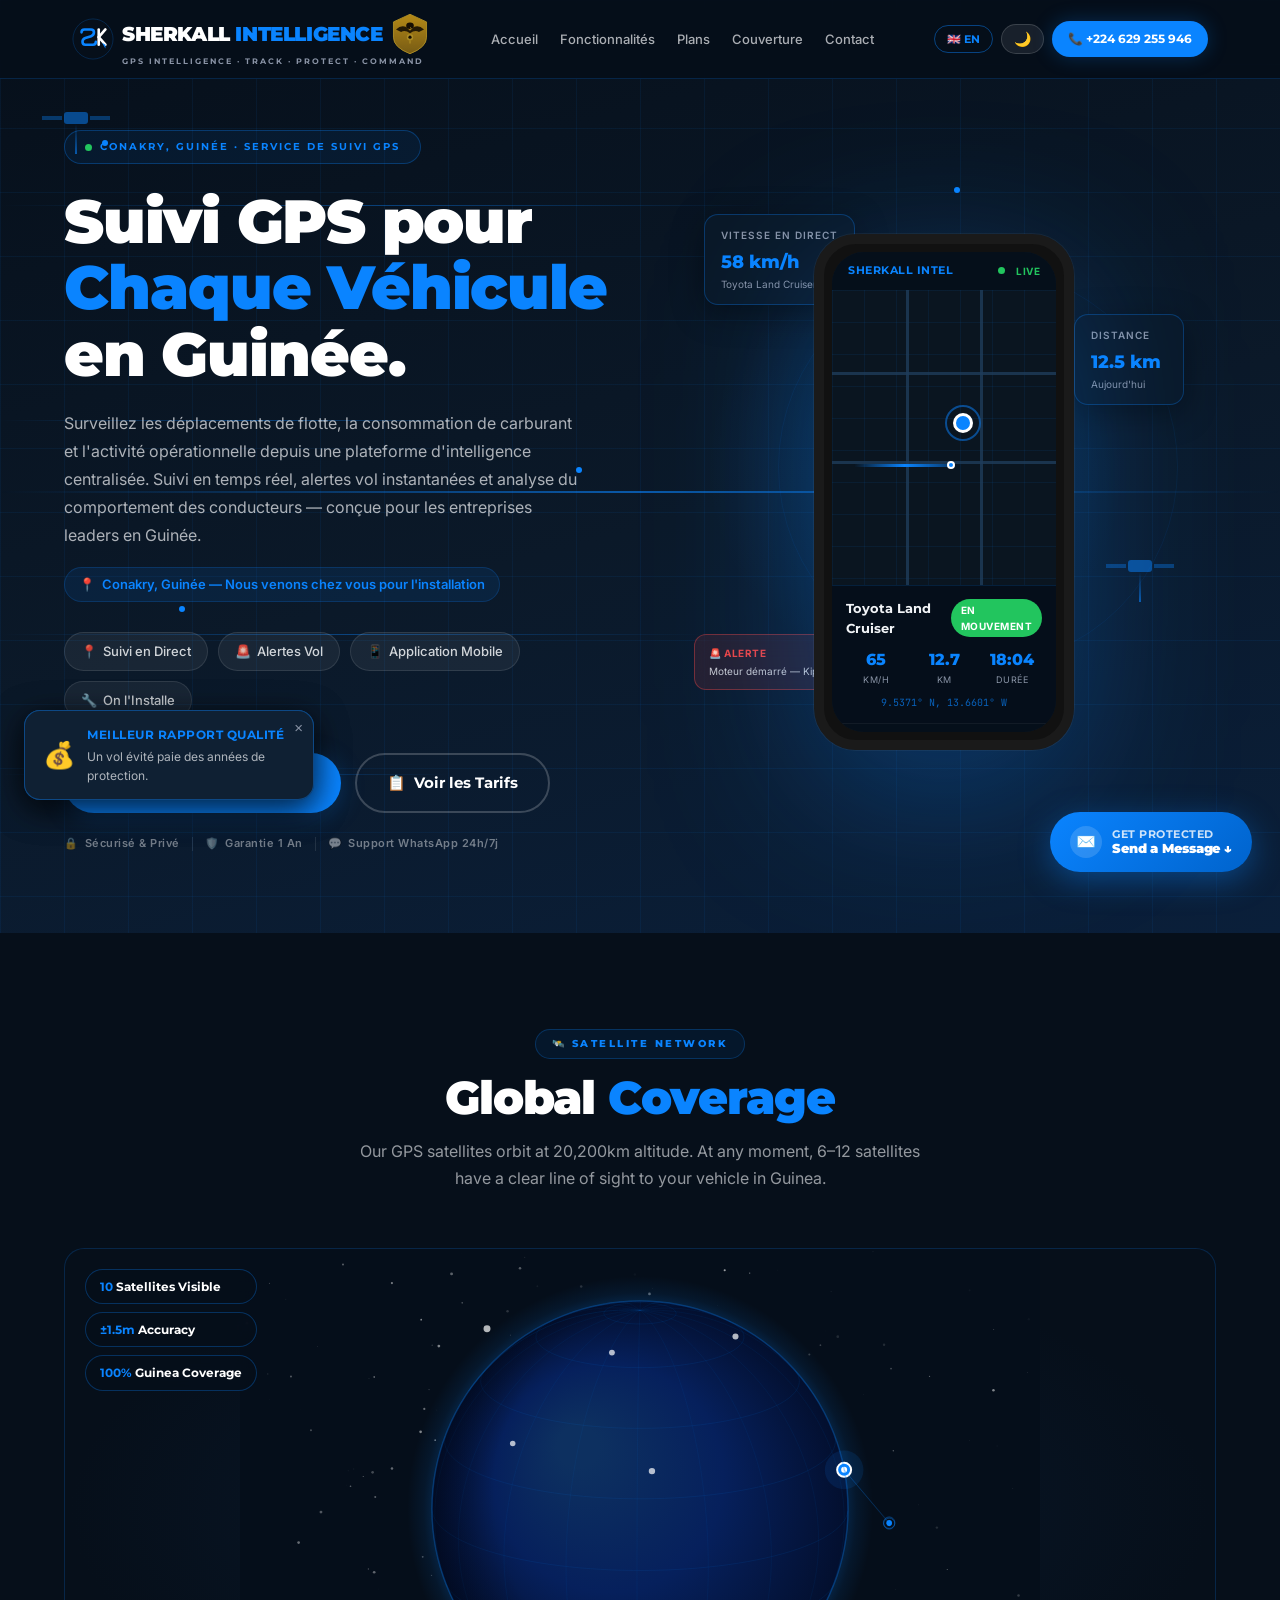
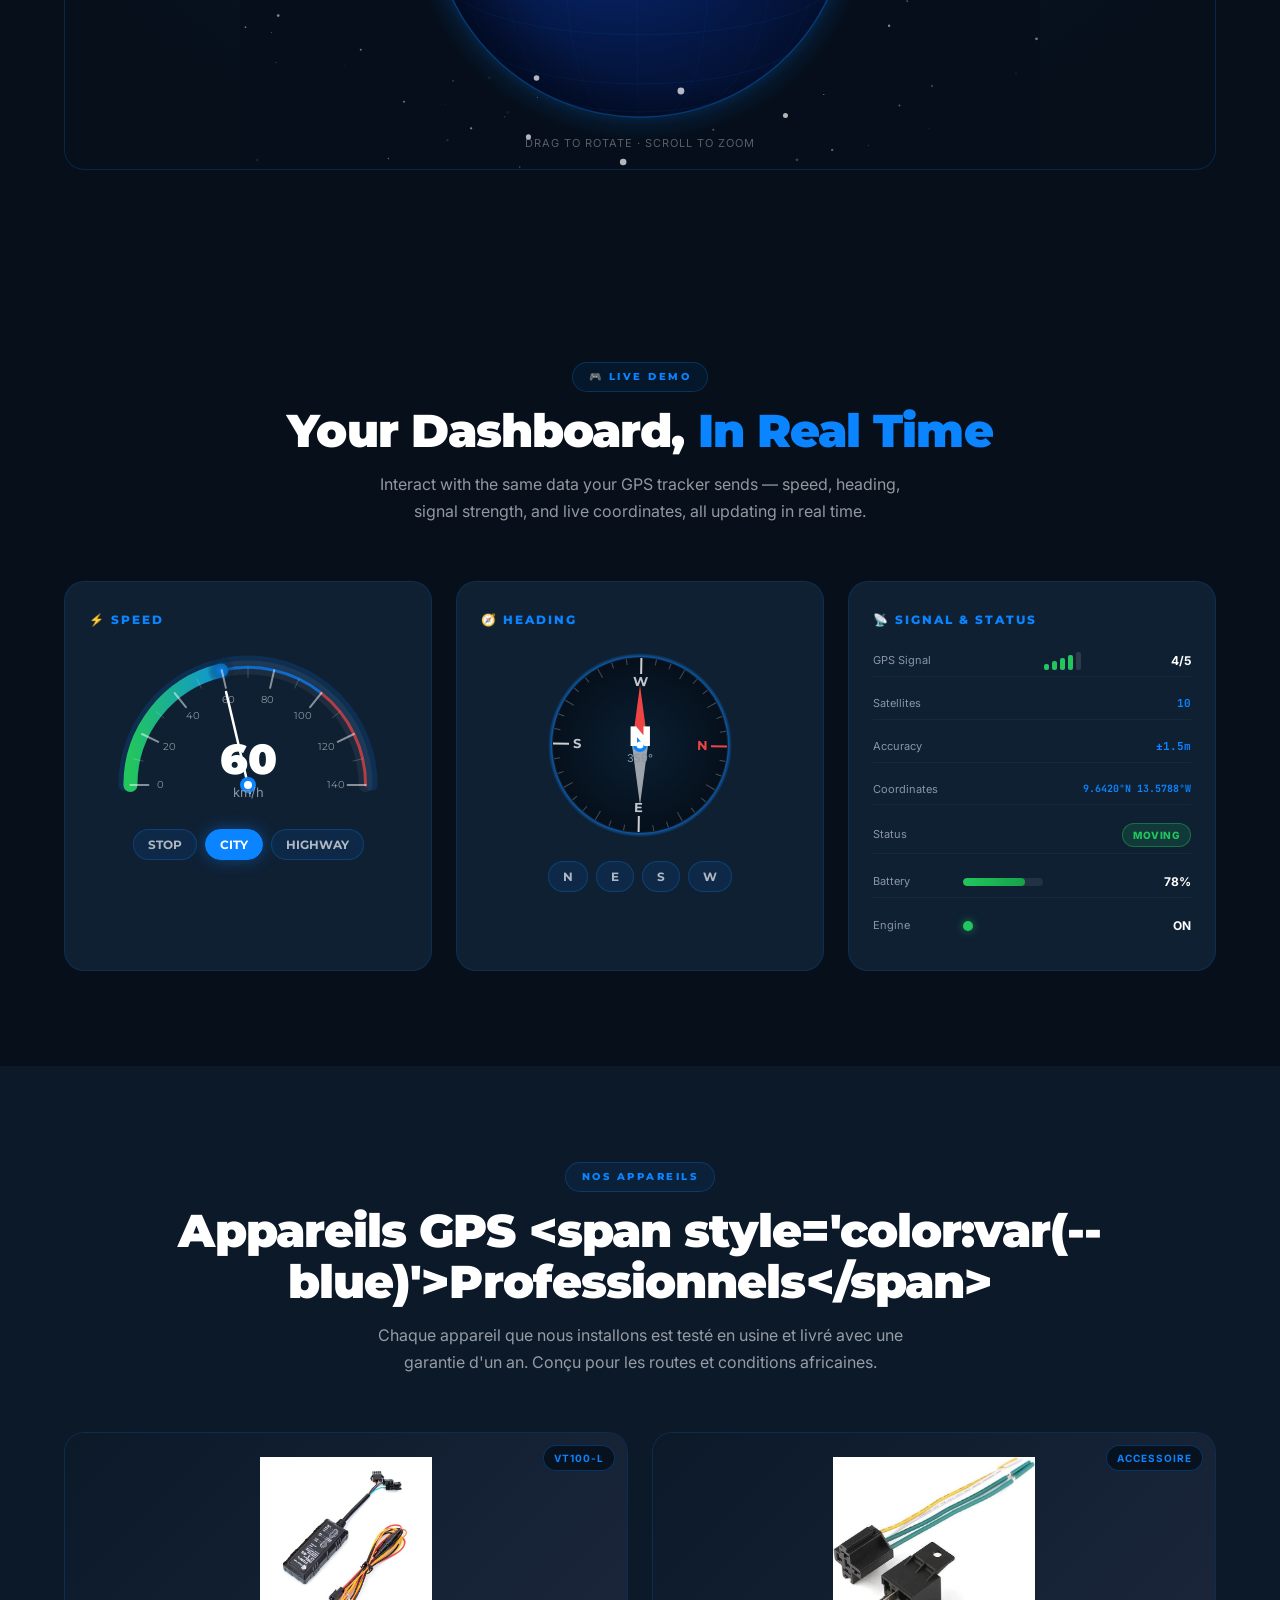
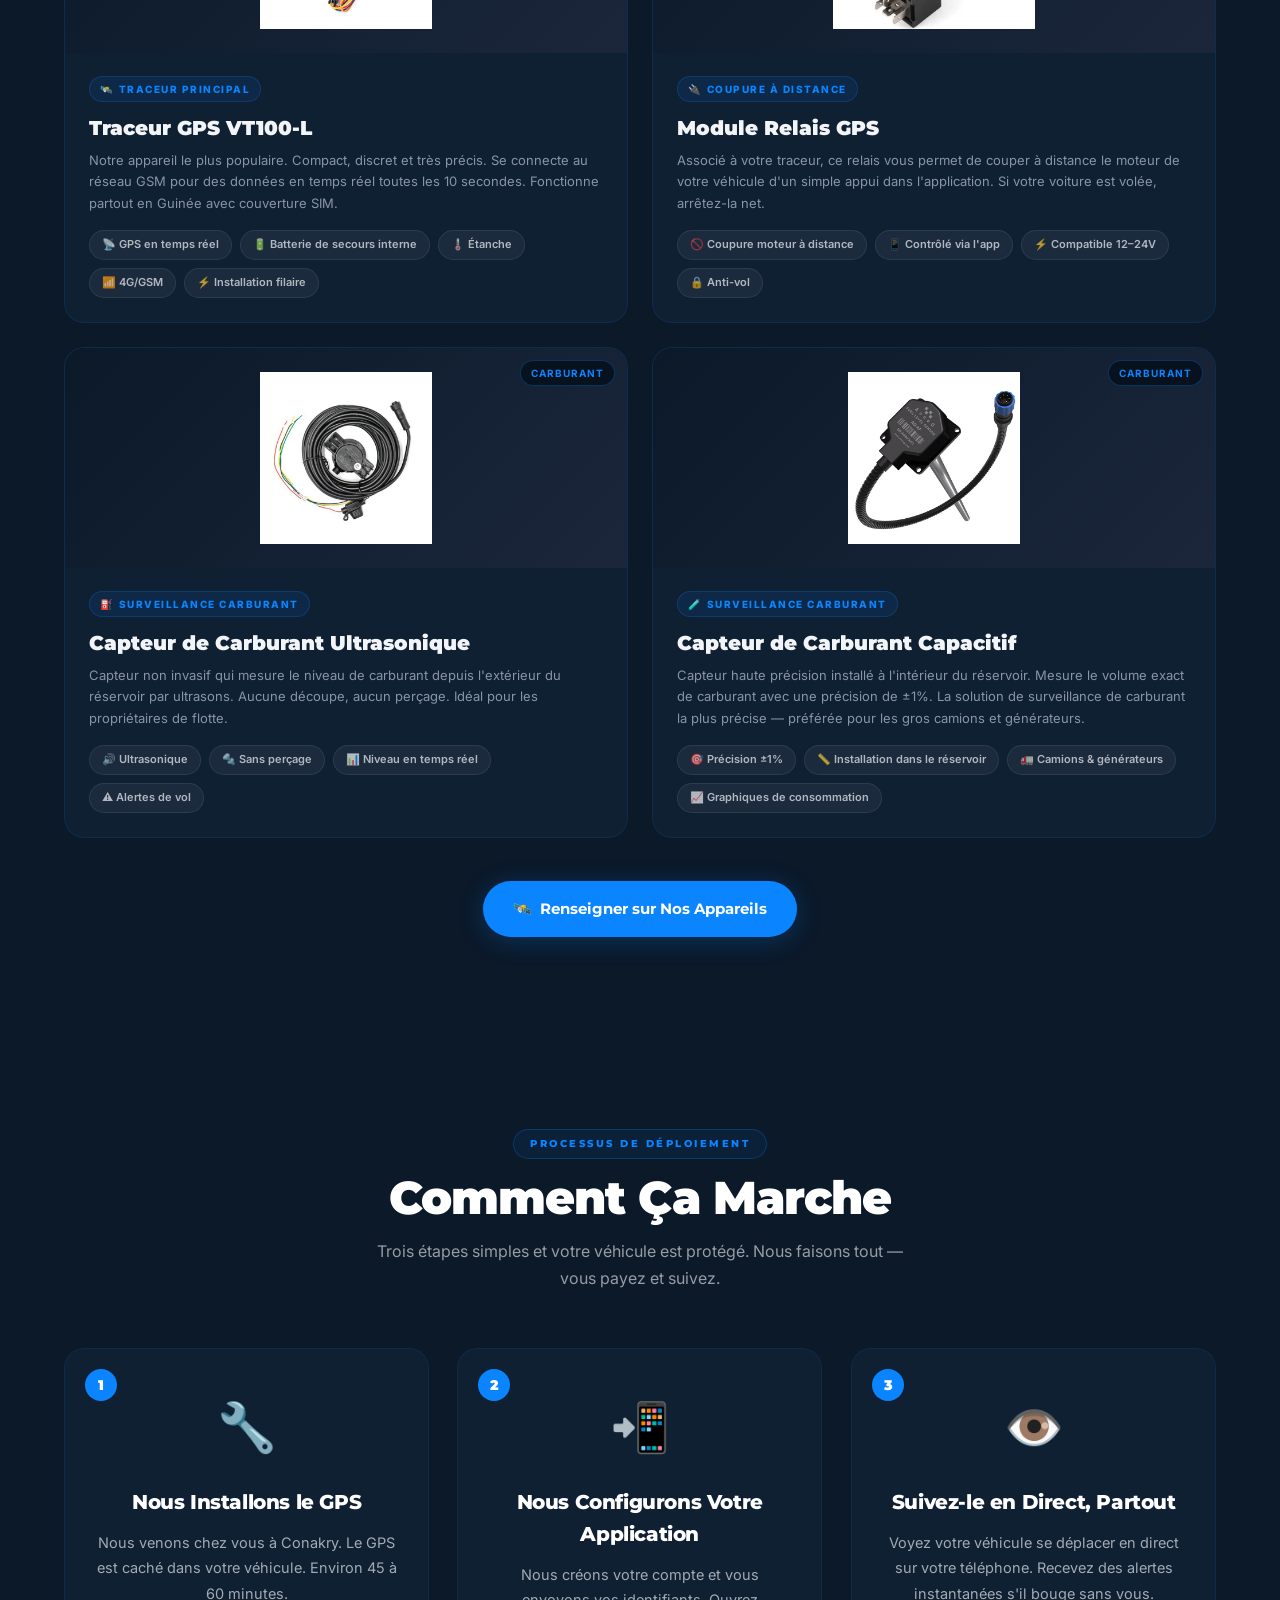
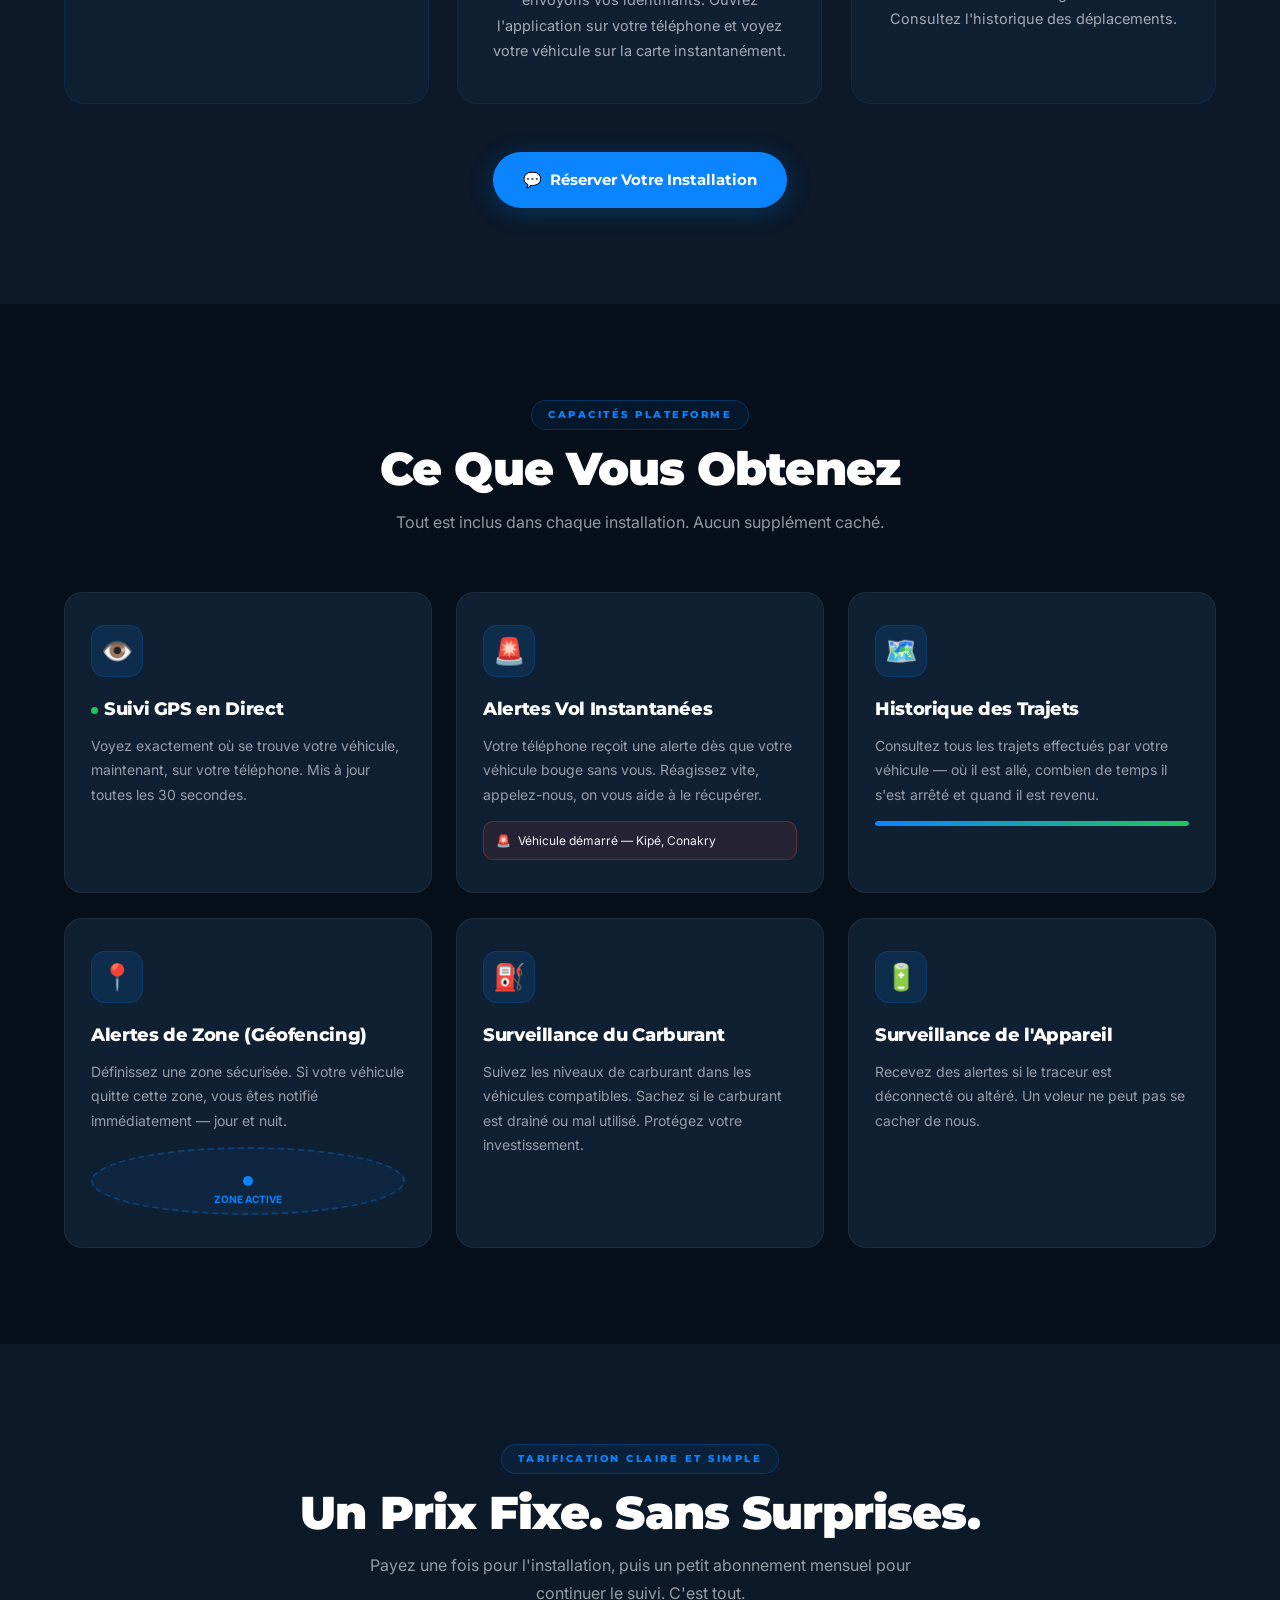
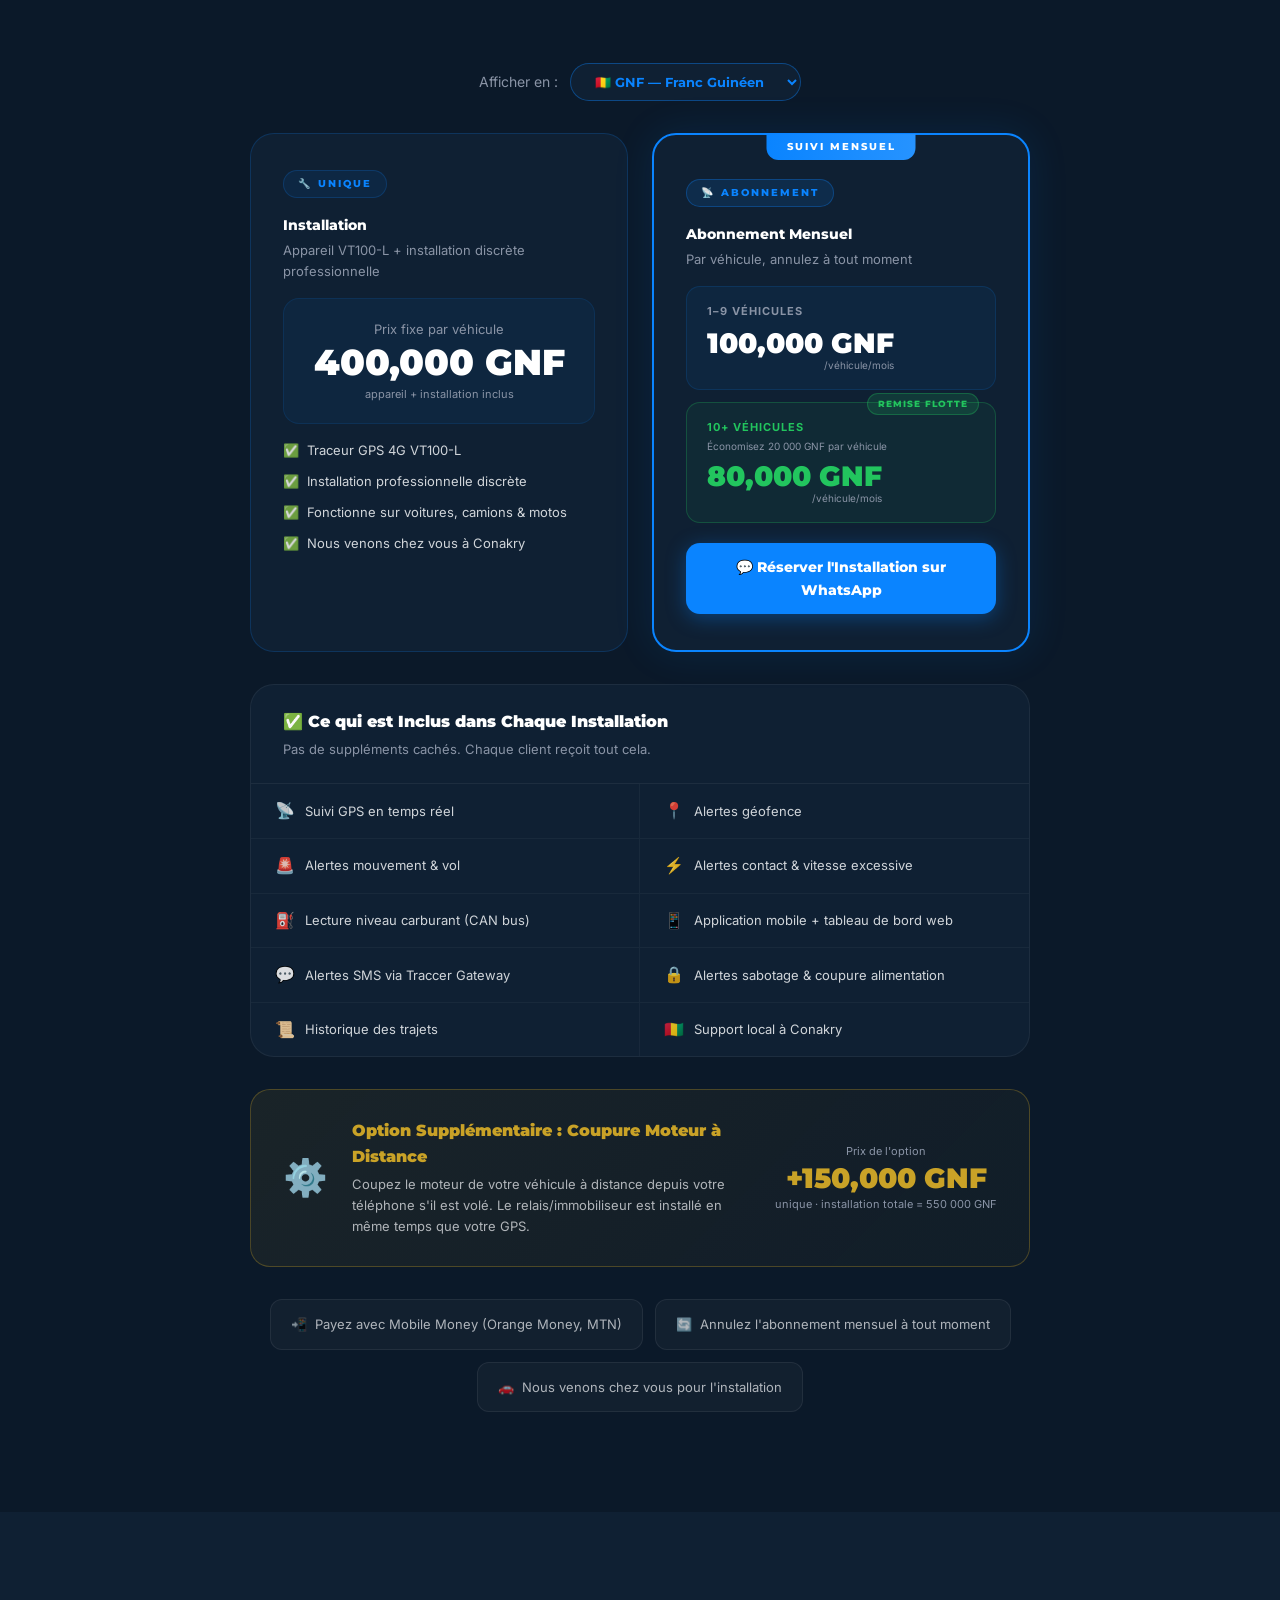
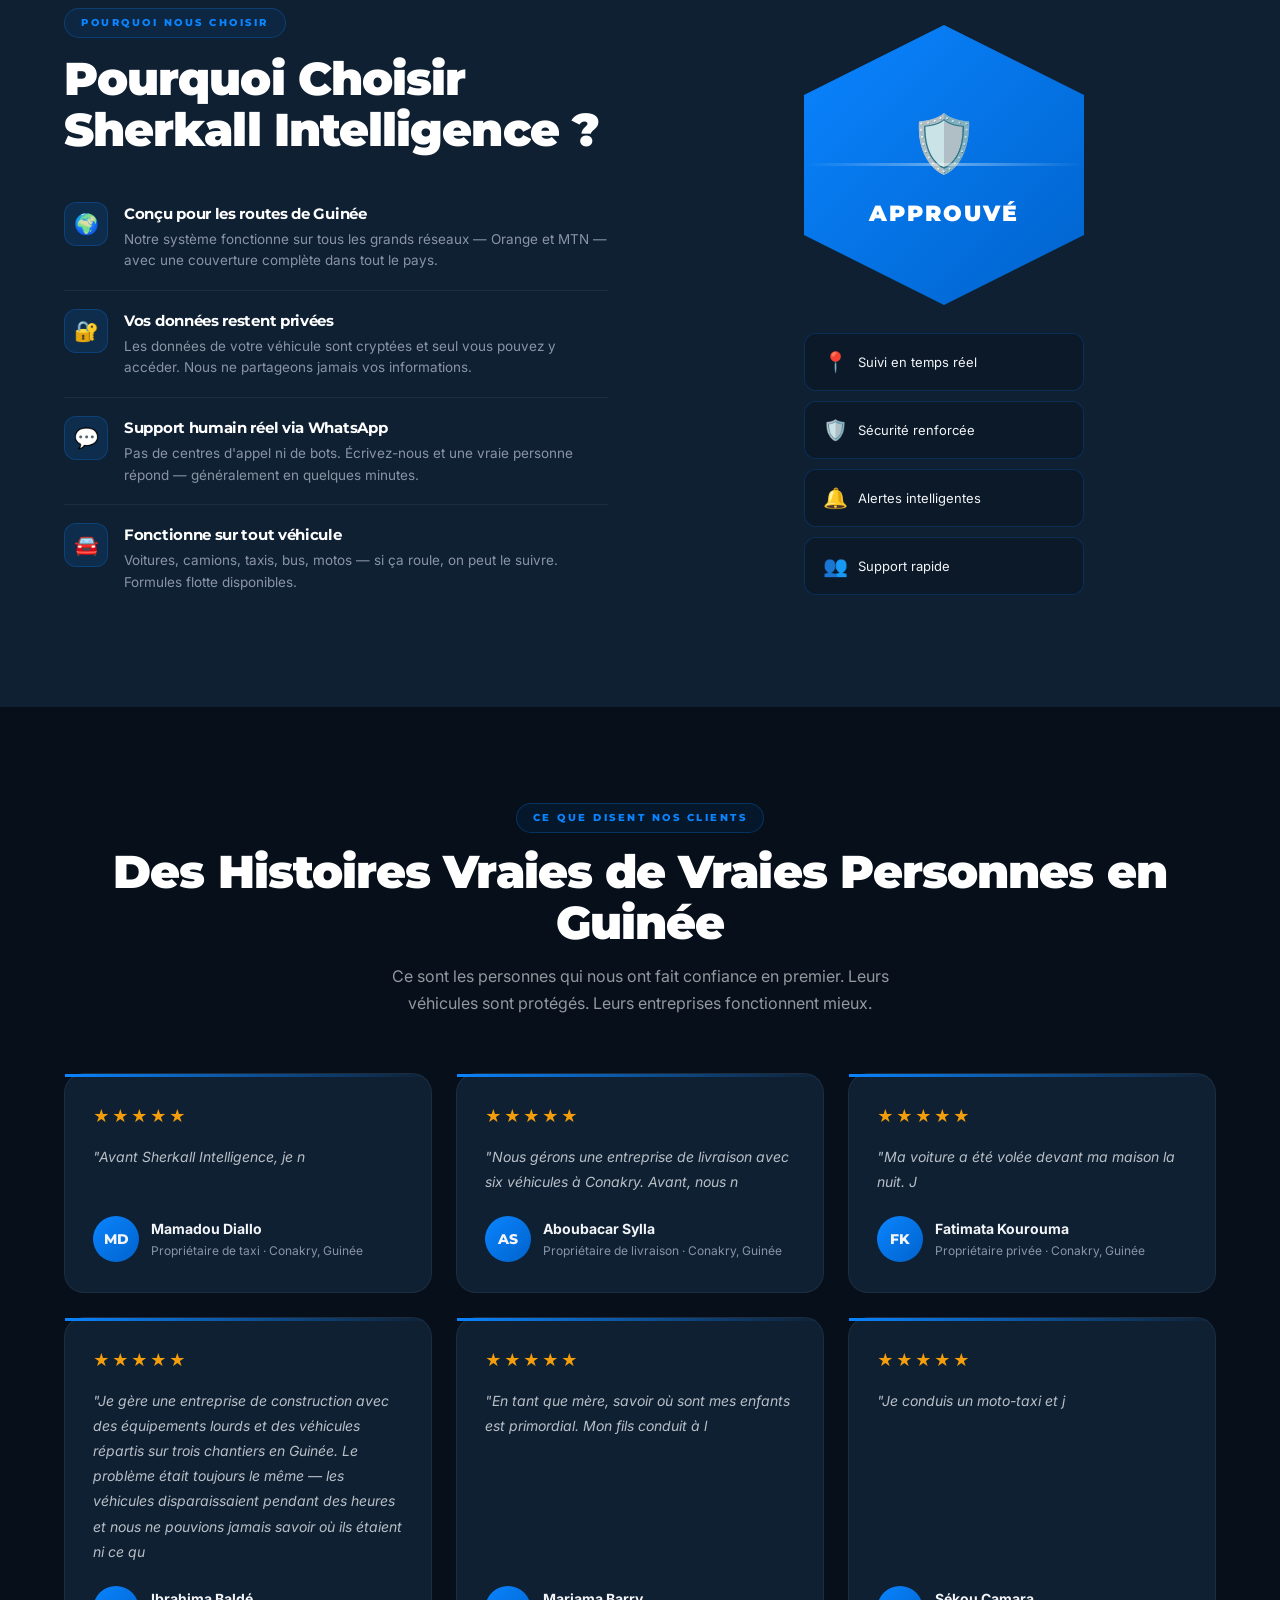
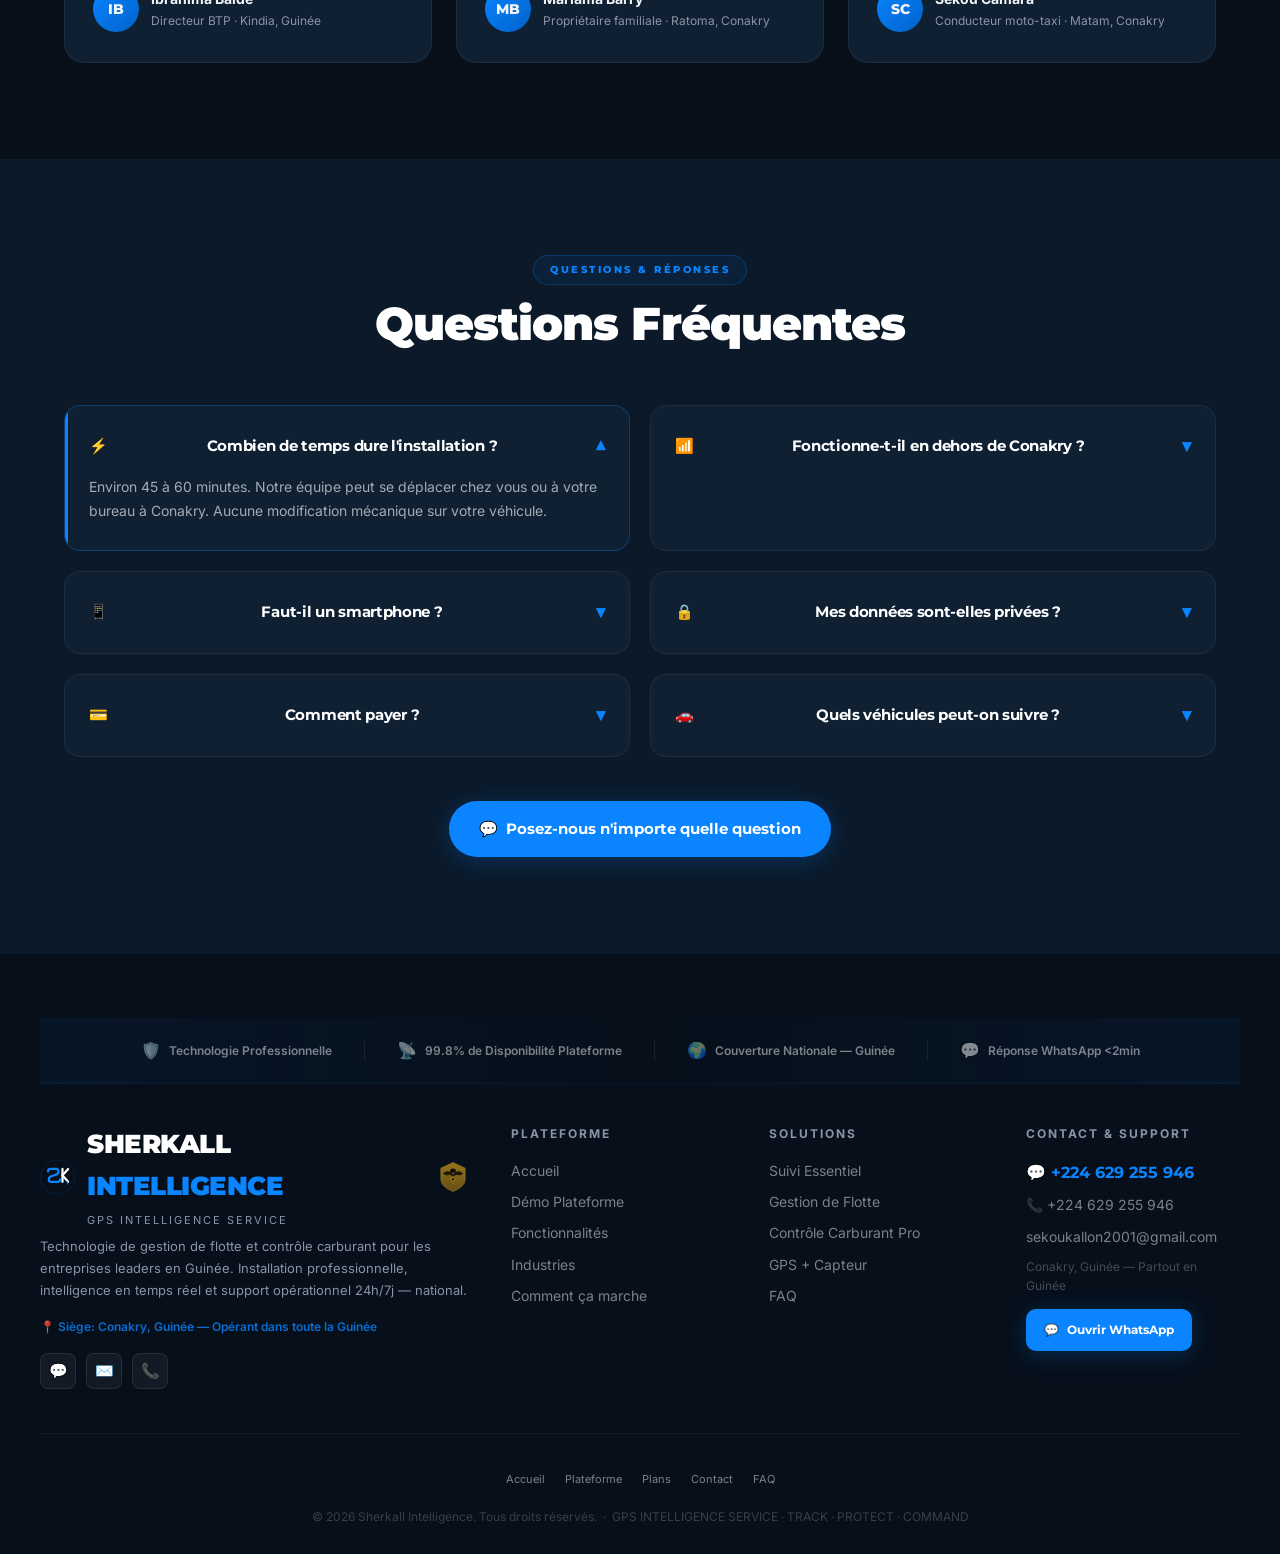
==== index.html @ e640059a "Update index.html" ====
<!DOCTYPE html>
<html lang="en">
<head>
    <meta charset="UTF-8">
    <meta name="viewport" content="width=device-width, initial-scale=1.0">
    <meta name="description" content="Sherkall Intelligence — Enterprise Fleet Intelligence & Fuel Monitoring Platform. Real-time tracking, anti-theft protection, driver behavior analytics. Serving Guinea.">
    <title>Sherkall Intelligence | GPS Fleet Intelligence & Fuel Monitoring</title>
    <meta property="og:title" content="Sherkall Intelligence | GPS Fleet Intelligence & Fuel Monitoring">
    <meta property="og:description" content="Monitor fleet movement, fuel consumption, and operational activity from a centralized intelligence platform. Track · Protect · Command — GPS Intelligence for Guinea's leading businesses.">
    <meta property="og:type" content="website">
    <meta property="og:url" content="https://gps-tracking-service.vercel.app/">
    <meta name="twitter:card" content="summary_large_image">
    <meta property="og:image" content="https://gps-tracking-service.vercel.app/og-image.png">
    <meta name="twitter:image" content="https://gps-tracking-service.vercel.app/og-image.png">
    <link rel="canonical" href="https://gps-tracking-service.vercel.app/">

    <!-- Non-blocking font loading -->
    <link rel="preconnect" href="https://fonts.googleapis.com">
    <link rel="preconnect" href="https://fonts.gstatic.com" crossorigin>
    <link rel="preload" as="style" href="https://fonts.googleapis.com/css2?family=Montserrat:wght@400;500;600;700;800;900&family=Inter:wght@400;500;600&family=JetBrains+Mono:wght@400;500&family=Syne:wght@700;800&display=swap" onload="this.onload=null;this.rel='stylesheet'">
    <noscript><link rel="stylesheet" href="https://fonts.googleapis.com/css2?family=Montserrat:wght@400;500;600;700;800;900&family=Inter:wght@400;500;600&family=JetBrains+Mono:wght@400;500&family=Syne:wght@700;800&display=swap"></noscript>

    <!-- JSON-LD Structured Data -->
    <script type="application/ld+json">
    {
      "@context": "https://schema.org",
      "@type": "LocalBusiness",
      "name": "Sherkall Intelligence",
      "alternateName": "Sherkall GPS Intelligence Service",
      "description": "Enterprise GPS fleet intelligence and fuel monitoring platform for Guinea. Real-time tracking, anti-theft protection, driver behavior analytics, and fuel theft detection. Track · Protect · Command.",
      "url": "https://gps-tracking-service.vercel.app/",
      "telephone": "+224629255946",
      "email": "sekoukallon2001@gmail.com",
      "address": {
        "@type": "PostalAddress",
        "addressLocality": "Conakry",
        "addressRegion": "Conakry",
        "addressCountry": "GN"
      },
      "areaServed": "Guinea",
      "priceRange": "$9–$46+",
      "slogan": "Intelligence Behind Every Movement",
      "offers": [
        {
          "@type": "Offer",
          "name": "Standard GPS Installation",
          "price": "34",
          "priceCurrency": "USD",
          "description": "GPS device + professional hidden installation for cars, motorcycles and business vehicles. Monthly tracking subscription: $11–$17/vehicle."
        },
        {
          "@type": "Offer",
          "name": "Fleet Tracking",
          "price": "34",
          "priceCurrency": "USD",
          "description": "GPS tracking for multiple vehicles with fleet dashboard, geofence alerts, driver monitoring and route history. Fleet discount for 10+ vehicles."
        },
        {
          "@type": "Offer",
          "name": "GPS + Fuel Sensor Installation",
          "price": "170",
          "priceCurrency": "USD",
          "description": "GPS tracker with ultrasonic ($170) or capacitive ($225) fuel level sensor. Suitable for trucks, tankers and generators. Includes all wiring and hardware."
        }
      ]
    }
    </script>
    <style>
        :root {
            --blue:      #0A84FF;
            --blue-dark: #0063CC;
            --blue-glow: rgba(10,132,255,0.25);
            --navy:      #0D1B2A;
            --navy-deep: #060F1A;
            --navy-mid:  #0B1929;
            --navy-card: #0F2033;
            --navy-2:    #1B263B;
            --white:     #F2F4F7;
            --grey:      #8A94A6;
            --green:     #22C55E;
            --red:       #EF4444;
        }

        * { margin:0; padding:0; box-sizing:border-box; }
        html { scroll-behavior:smooth; }
        body {
            font-family:'Inter', sans-serif;
            background:var(--navy-deep);
            color:var(--white);
            line-height:1.6;
            -webkit-font-smoothing:antialiased;
        }
        h1,h2,h3,h4 {
            font-family:'Montserrat', sans-serif;
            letter-spacing:-0.02em;
        }
        .container { max-width:1200px; margin:0 auto; padding:0 24px; }
        section { padding:96px 0; }

        /* ── SCROLLBAR ── */
        ::-webkit-scrollbar { width:6px; }
        ::-webkit-scrollbar-track { background:var(--navy-deep); }
        ::-webkit-scrollbar-thumb { background:var(--blue); border-radius:3px; }

        /* ──────────────────────────────────────────
           NAV
        ────────────────────────────────────────── */
        nav {
            position:fixed; top:0; left:0; right:0;
            background:rgba(6,15,26,0.92);
            backdrop-filter:blur(20px);
            -webkit-backdrop-filter:blur(20px);
            z-index:1000;
            transition:transform 0.35s ease;
            border-bottom:1px solid rgba(10,132,255,0.15);
        }
        .nav-content {
            display:flex; align-items:center; justify-content:space-between;
            padding:10px 16px; max-width:1200px; margin:0 auto;
            gap:8px; min-width:0;
        }
        .logo {
            display:flex; align-items:center; gap:8px;
            text-decoration:none; flex-shrink:0; min-width:0;
        }
        .logo-text { display:flex; flex-direction:column; line-height:1; min-width:0; }
        .logo-main {
            font-family:'Montserrat', sans-serif;
            font-weight:900; font-size:16px;
            color:#fff; letter-spacing:-0.02em;
            white-space:nowrap;
        }
        .logo-main span { color:var(--blue); }
        /* Shared tagline styles */
        .logo-tagline-short,
        .logo-tagline-full {
            color:var(--grey); text-transform:uppercase;
            margin-top:2px; white-space:nowrap;
            overflow:hidden; text-overflow:ellipsis;
            font-family:'Montserrat',sans-serif; font-weight:700;
        }
        /* Hidden by default — breakpoints enable them */
        .logo-tagline-short { display:none; }
        .logo-tagline-full  { display:none; }
        /* Hide the eagle badge on mobile — shown only on desktop */
        .logo .logo-eagle-badge { display:none; }

        .nav-links { display:flex; gap:22px; list-style:none; }
        .nav-links a {
            color:rgba(242,244,247,0.7); text-decoration:none;
            font-weight:500; font-size:13px;
            transition:color 0.2s;
        }
        .nav-links a:hover { color:#fff; }
        .nav-actions { display:flex; align-items:center; gap:8px; flex-shrink:0; }
        .lang-toggle {
            background:transparent;
            border:1.5px solid rgba(10,132,255,0.45);
            color:var(--blue); padding:6px 12px;
            border-radius:50px; cursor:pointer;
            font-weight:700; font-size:11px;
            font-family:'Montserrat', sans-serif;
            transition:all 0.2s; white-space:nowrap;
            flex-shrink:0;
        }
        .lang-toggle:hover { background:var(--blue-glow); border-color:var(--blue); }
        .cta-nav {
            background:var(--blue); color:#fff;
            padding:8px 16px; border-radius:50px;
            font-weight:700; text-decoration:none;
            font-size:12px; transition:all 0.25s;
            font-family:'Montserrat', sans-serif;
            white-space:nowrap;
            box-shadow:0 0 20px var(--blue-glow);
        }
        .cta-nav:hover { background:var(--blue-dark); transform:translateY(-1px); }
        .hamburger { display:none; flex-direction:column; gap:5px; cursor:pointer; flex-shrink:0; }
        .hamburger span { width:22px; height:2.5px; background:var(--white); border-radius:3px; transition:0.3s; }
        .mobile-menu {
            display:none; flex-direction:column;
            background:var(--navy); border-top:1px solid rgba(10,132,255,0.12);
        }
        .mobile-menu.active { display:flex; }
        .mobile-menu a {
            color:rgba(242,244,247,0.85); text-decoration:none;
            padding:16px 24px; font-size:15px; font-weight:500;
            border-bottom:1px solid rgba(255,255,255,0.05);
        }
        .mobile-menu a:hover { color:var(--blue); }

        /* ──────────────────────────────────────────
           HERO
        ────────────────────────────────────────── */
        .hero {
            min-height:100vh;
            background:linear-gradient(165deg, #060F1A 0%, #0B1929 55%, #0A1F3A 100%);
            position:relative; display:flex; align-items:center;
            overflow:hidden; padding:130px 0 80px;
        }

        /* Circuit-board grid */
        .hero-grid {
            position:absolute; inset:0;
            background-image:
                linear-gradient(rgba(10,132,255,0.07) 1px, transparent 1px),
                linear-gradient(90deg, rgba(10,132,255,0.07) 1px, transparent 1px);
            background-size:64px 64px;
            animation:gridDrift 60s linear infinite;
            z-index:1;
        }
        @keyframes gridDrift {
            0% { background-position:0 0; }
            100% { background-position:64px 64px; }
        }

        /* Signal rings */
        .hero-rings {
            position:absolute; right:-80px; top:50%;
            transform:translateY(-50%);
            width:700px; height:700px; z-index:2;
        }
        .ring {
            position:absolute; border-radius:50%;
            border:1.5px solid rgba(10,132,255,0.18);
            top:50%; left:50%; transform:translate(-50%,-50%);
            animation:ringExpand 6s ease-out infinite;
        }
        @keyframes ringExpand {
            0%   { width:60px; height:60px; opacity:0.9; border-color:rgba(10,132,255,0.5); }
            100% { width:700px; height:700px; opacity:0; }
        }

        /* Glowing orb behind rings */
        .hero-orb {
            position:absolute; right:12%; top:50%;
            transform:translateY(-50%);
            width:420px; height:420px; z-index:2;
            background:radial-gradient(circle, rgba(10,132,255,0.18) 0%, transparent 70%);
            border-radius:50%;
            animation:orbPulse 4s ease-in-out infinite;
        }
        @keyframes orbPulse {
            0%,100% { transform:translateY(-50%) scale(1); opacity:0.7; }
            50% { transform:translateY(-50%) scale(1.08); opacity:1; }
        }

        /* Scan line */
        .scan-line {
            position:absolute; left:0; right:0; height:2px;
            background:linear-gradient(90deg, transparent, rgba(10,132,255,0.6), transparent);
            animation:scanMove 8s linear infinite;
            z-index:3;
        }
        @keyframes scanMove {
            0% { top:-2px; opacity:0; }
            10% { opacity:1; }
            90% { opacity:1; }
            100% { top:100%; opacity:0; }
        }

        .hero-content {
            position:relative; z-index:10;
            display:grid; grid-template-columns:1fr 1fr;
            gap:64px; align-items:center;
            max-width:1200px; margin:0 auto; padding:0 24px;
        }

        .hero-chip {
            display:inline-flex; align-items:center; gap:8px;
            background:rgba(10,132,255,0.12);
            border:1px solid rgba(10,132,255,0.35);
            color:var(--blue); padding:7px 16px;
            border-radius:50px; font-size:11px;
            font-weight:700; letter-spacing:1.5px;
            text-transform:uppercase; margin-bottom:24px;
            font-family:'Montserrat', sans-serif;
        }
        .hero-chip .dot {
            width:7px; height:7px; background:var(--green);
            border-radius:50%;
            animation:livePulse 1.5s ease-in-out infinite;
        }

        .hero h1 {
            font-size:clamp(38px, 4.8vw, 62px);
            font-weight:900;
            line-height:1.08;
            margin-bottom:22px;
            color:#fff;
        }
        .hero h1 .blue { color:var(--blue); }
        .hero-sub {
            font-size:17px; color:rgba(242,244,247,0.7);
            margin-bottom:18px; line-height:1.75;
        }
        .location-pill {
            display:inline-flex; align-items:center; gap:7px;
            background:rgba(10,132,255,0.1);
            border:1px solid rgba(10,132,255,0.2);
            color:var(--blue); padding:6px 14px;
            border-radius:50px; font-size:13px; font-weight:600;
            margin-bottom:30px;
        }

        .hero-badges { display:flex; gap:10px; flex-wrap:wrap; margin-bottom:34px; }
        .badge-pill {
            background:rgba(255,255,255,0.06);
            border:1px solid rgba(255,255,255,0.1);
            color:rgba(242,244,247,0.85);
            padding:8px 16px; border-radius:50px;
            font-size:13px; font-weight:500;
            display:flex; align-items:center; gap:6px;
            transition:all 0.2s;
        }
        .badge-pill:hover {
            background:rgba(10,132,255,0.12);
            border-color:rgba(10,132,255,0.35);
            color:var(--blue);
        }

        .btn-row { display:flex; gap:14px; flex-wrap:wrap; }
        .btn-primary {
            background:var(--blue); color:#fff;
            border:none; padding:16px 30px;
            font-size:15px; font-weight:700;
            border-radius:50px; cursor:pointer;
            transition:all 0.25s;
            text-decoration:none;
            display:inline-flex; align-items:center; gap:8px;
            font-family:'Montserrat', sans-serif;
            box-shadow:0 4px 24px var(--blue-glow);
        }
        .btn-primary:hover {
            background:var(--blue-dark);
            transform:translateY(-2px);
            box-shadow:0 8px 32px rgba(10,132,255,0.4);
        }
        .btn-outline {
            background:transparent; color:#fff;
            border:2px solid rgba(255,255,255,0.2);
            padding:16px 30px; font-size:15px; font-weight:700;
            border-radius:50px; cursor:pointer; transition:all 0.25s;
            text-decoration:none;
            display:inline-flex; align-items:center; gap:8px;
            font-family:'Montserrat', sans-serif;
        }
        .btn-outline:hover { border-color:var(--blue); color:var(--blue); }

        /* ── PHONE MOCKUP ── */
        .hero-visual { display:flex; justify-content:center; align-items:center; }
        .phone-wrap {
            position:relative; width:260px;
            filter:drop-shadow(0 40px 80px rgba(10,132,255,0.3));
        }
        .phone-frame {
            background:#111; border:10px solid #1a1a1a;
            border-radius:42px; padding:8px;
            box-shadow:0 0 0 1px rgba(255,255,255,0.05);
        }
        .phone-screen {
            background:var(--navy-mid); border-radius:32px;
            height:480px; overflow:hidden;
        }
        /* Phone top bar */
        .phone-topbar {
            background:rgba(6,15,26,0.96);
            padding:10px 16px; display:flex;
            align-items:center; justify-content:space-between;
            font-size:11px; font-weight:700;
            letter-spacing:0.5px;
        }
        .phone-app-name { color:var(--blue); font-family:'Montserrat',sans-serif; }
        .phone-live { display:flex; align-items:center; gap:5px; color:var(--green); font-size:10px; }
        /* Map area */
        .phone-map {
            height:295px; background:#0a1520;
            position:relative; overflow:hidden;
        }
        .map-grid-lines {
            position:absolute; inset:0;
            background-image:
                linear-gradient(rgba(10,132,255,0.08) 1px, transparent 1px),
                linear-gradient(90deg, rgba(10,132,255,0.08) 1px, transparent 1px);
            background-size:32px 32px;
        }
        .map-road-h { position:absolute; height:3px; background:rgba(30,60,90,0.8); width:100%; }
        .map-road-v { position:absolute; width:3px; background:rgba(30,60,90,0.8); height:100%; }
        .map-pin {
            position:absolute; top:42%; left:54%;
            z-index:10;
        }
        .pin-dot {
            width:20px; height:20px; background:var(--blue);
            border-radius:50%; border:3px solid #fff;
            animation:pinPulse 2s infinite;
            box-shadow:0 0 0 0 var(--blue-glow);
        }
        @keyframes pinPulse {
            0%,100% { box-shadow:0 0 0 0 rgba(10,132,255,0.7); }
            70% { box-shadow:0 0 0 14px transparent; }
        }
        /* Route line on phone */
        .phone-route {
            position:absolute; bottom:40%; left:10%;
            width:45%; height:3px;
            background:linear-gradient(90deg, transparent, var(--blue), rgba(10,132,255,0.3));
            border-radius:3px; animation:routeAnim 3s linear infinite;
        }
        @keyframes routeAnim { 0%,100%{opacity:0.6} 50%{opacity:1} }

        /* Phone info panel */
        .phone-info {
            padding:12px 14px;
            background:rgba(6,15,26,0.98);
            border-top:1px solid rgba(10,132,255,0.15);
        }
        .phone-info-row {
            display:flex; justify-content:space-between;
            align-items:center; margin-bottom:8px;
        }
        .phone-vehicle-name { font-weight:700; font-size:13px; font-family:'Montserrat',sans-serif; }
        .status-badge {
            background:var(--green); color:#fff;
            padding:3px 10px; border-radius:20px;
            font-size:10px; font-weight:700; letter-spacing:0.5px;
        }
        .phone-stats {
            display:grid; grid-template-columns:1fr 1fr 1fr;
            gap:8px; margin-top:8px;
        }
        .phone-stat { text-align:center; }
        .phone-stat-val { font-size:16px; font-weight:800; color:var(--blue); font-family:'Montserrat',sans-serif; }
        .phone-stat-label { font-size:9px; color:var(--grey); text-transform:uppercase; letter-spacing:0.5px; }
        /* GPS coord ticker */
        .phone-coord {
            font-family:monospace; font-size:10px;
            color:rgba(10,132,255,0.7); margin-top:8px;
            text-align:center;
        }

        /* Phone status dots (bottom nav) */
        .phone-nav {
            display:flex; justify-content:space-around;
            padding:10px 0; background:rgba(6,15,26,0.96);
            border-top:1px solid rgba(255,255,255,0.05);
        }
        .phone-nav-item {
            display:flex; flex-direction:column; align-items:center;
            gap:3px; font-size:9px; color:var(--grey);
        }
        .phone-nav-item.active { color:var(--blue); }
        .phone-nav-icon { font-size:16px; }

        /* Floating data card beside phone */
        .float-card {
            position:absolute; background:rgba(11,25,41,0.95);
            border:1px solid rgba(10,132,255,0.3);
            border-radius:14px; padding:12px 16px;
            backdrop-filter:blur(12px);
            box-shadow:0 8px 32px rgba(0,0,0,0.4);
        }
        .float-card-title { font-size:10px; color:var(--grey); text-transform:uppercase; letter-spacing:1px; margin-bottom:5px; font-weight:600; }
        .float-card-val { font-size:18px; font-weight:800; color:var(--blue); font-family:'Montserrat',sans-serif; }
        .float-card-sub { font-size:10px; color:var(--grey); }
        .float-card-alert {
            position:absolute; background:rgba(239,68,68,0.12);
            border:1px solid rgba(239,68,68,0.4);
            border-radius:12px; padding:10px 14px;
            backdrop-filter:blur(12px);
            animation:alertFloat 3s ease-in-out infinite;
        }
        @keyframes alertFloat {
            0%,100% { transform:translateY(0); }
            50% { transform:translateY(-5px); }
        }
        .float-alert-title { font-size:10px; font-weight:700; color:#EF4444; letter-spacing:0.5px; }
        .float-alert-body { font-size:10px; color:rgba(242,244,247,0.8); margin-top:2px; }

        /* ──────────────────────────────────────────
           STATS STRIP
        ────────────────────────────────────────── */
        .stats-strip {
            background:var(--navy);
            border-top:1px solid rgba(10,132,255,0.12);
            border-bottom:1px solid rgba(10,132,255,0.12);
            padding:36px 0;
        }
        .stats-grid {
            display:grid; grid-template-columns:repeat(4,1fr);
            gap:0; max-width:1200px; margin:0 auto; padding:0 24px;
        }
        .stat-item {
            text-align:center; padding:0 24px;
            border-right:1px solid rgba(255,255,255,0.07);
        }
        .stat-item:last-child { border-right:none; }
        .stat-icon { font-size:28px; margin-bottom:8px; display:block; }
        .stat-number {
            font-size:32px; font-weight:900; color:var(--blue);
            font-family:'Montserrat', sans-serif; line-height:1;
            margin-bottom:4px;
        }
        .stat-label { font-size:13px; color:var(--grey); font-weight:500; }

        /* ──────────────────────────────────────────
           SECTION HELPERS
        ────────────────────────────────────────── */
        .section-chip {
            display:inline-flex; align-items:center; gap:7px;
            background:rgba(10,132,255,0.1);
            border:1px solid rgba(10,132,255,0.25);
            color:var(--blue); padding:5px 14px;
            border-radius:50px; font-size:11px;
            font-weight:700; letter-spacing:1.5px;
            text-transform:uppercase;
            font-family:'Montserrat', sans-serif;
            margin-bottom:14px;
        }
        .section-title {
            font-size:clamp(30px, 3.5vw, 44px);
            font-weight:900; margin-bottom:14px; color:#fff;
        }
        .section-sub {
            font-size:16px; color:rgba(242,244,247,0.6);
            max-width:560px; line-height:1.7;
        }
        .section-head { text-align:center; margin-bottom:56px; }
        .section-head .section-sub { margin:0 auto; }

        /* ──────────────────────────────────────────
           HOW IT WORKS
        ────────────────────────────────────────── */
        #how { background:var(--navy-mid); }
        .steps { display:grid; grid-template-columns:repeat(3,1fr); gap:28px; }
        .step-card {
            background:var(--navy-card);
            border:1px solid rgba(10,132,255,0.1);
            border-radius:20px; padding:40px 28px;
            text-align:center; position:relative;
            transition:all 0.3s;
            overflow:hidden;
        }
        .step-card::before {
            content:''; position:absolute; inset:0;
            background:linear-gradient(135deg, rgba(10,132,255,0.08), transparent);
            opacity:0; transition:opacity 0.3s;
        }
        .step-card:hover { transform:translateY(-8px); border-color:rgba(10,132,255,0.4); }
        .step-card:hover::before { opacity:1; }
        .step-number {
            position:absolute; top:20px; left:20px;
            width:32px; height:32px;
            background:var(--blue); color:#fff;
            border-radius:50%;
            display:flex; align-items:center; justify-content:center;
            font-weight:900; font-size:14px;
            font-family:'Montserrat', sans-serif;
        }
        .step-icon { font-size:48px; margin-bottom:20px; display:block; }
        .step-card h3 {
            font-size:20px; font-weight:800;
            margin-bottom:12px; color:#fff;
        }
        .step-card p { color:rgba(242,244,247,0.65); font-size:14.5px; line-height:1.75; }

        /* connector line */
        .steps-connector {
            display:grid; grid-template-columns:repeat(3,1fr);
            margin-bottom:-14px; padding:0 28px;
            pointer-events:none;
        }
        .connector-line {
            border-top:2px dashed rgba(10,132,255,0.2);
            margin-top:60px; margin-left:50%;
        }
        .connector-line:last-child { border:none; }

        /* ──────────────────────────────────────────
           FEATURES
        ────────────────────────────────────────── */
        #features { background:var(--navy-deep); }
        .features-grid {
            display:grid;
            grid-template-columns:repeat(3,1fr);
            gap:24px;
        }
        .feature-card {
            background:var(--navy-card);
            border:1px solid rgba(255,255,255,0.06);
            border-radius:18px; padding:32px 26px;
            transition:all 0.3s; position:relative; overflow:hidden;
        }
        .feature-card::after {
            content:''; position:absolute;
            bottom:0; left:0; right:0; height:3px;
            background:linear-gradient(90deg, var(--blue), transparent);
            opacity:0; transition:opacity 0.3s;
        }
        .feature-card:hover { transform:translateY(-6px); border-color:rgba(10,132,255,0.3); }
        .feature-card:hover::after { opacity:1; }
        .feature-icon-wrap {
            width:52px; height:52px;
            background:rgba(10,132,255,0.12);
            border-radius:14px; display:flex;
            align-items:center; justify-content:center;
            font-size:26px; margin-bottom:18px;
            border:1px solid rgba(10,132,255,0.2);
            transition:all 0.3s;
        }
        .feature-card:hover .feature-icon-wrap {
            background:rgba(10,132,255,0.22);
            transform:scale(1.1) rotate(-5deg);
        }
        .feature-card h3 { font-size:18px; font-weight:800; margin-bottom:10px; color:#fff; }
        .feature-card p { color:rgba(242,244,247,0.6); font-size:14px; line-height:1.75; }

        /* animated demos inside feature cards */
        .live-dot {
            display:inline-block; width:7px; height:7px;
            background:var(--green); border-radius:50%;
            margin-right:6px; vertical-align:middle;
            animation:livePulse 1.5s ease-in-out infinite;
        }
        @keyframes livePulse {
            0%,100% { box-shadow:0 0 0 0 rgba(34,197,94,0.7); }
            50% { box-shadow:0 0 0 7px transparent; }
        }
        .alert-demo {
            margin-top:14px; background:rgba(239,68,68,0.1);
            border:1px solid rgba(239,68,68,0.3);
            border-radius:10px; padding:9px 12px; font-size:12px;
            display:flex; align-items:center; gap:7px;
            animation:alertBlink 3s ease-in-out infinite;
        }
        @keyframes alertBlink {
            0%,100% { border-color:rgba(239,68,68,0.25); background:rgba(239,68,68,0.07); }
            50% { border-color:rgba(239,68,68,0.7); background:rgba(239,68,68,0.18); }
        }
        .route-demo { margin-top:14px; height:5px; background:rgba(255,255,255,0.06); border-radius:3px; overflow:hidden; }
        .route-progress {
            height:100%;
            background:linear-gradient(90deg, var(--blue), var(--green));
            border-radius:3px; animation:routePlay 4s ease-in-out infinite;
        }
        @keyframes routePlay { 0%{width:0%} 80%{width:100%} 100%{width:100%} }
        .geofence-demo {
            margin-top:14px; position:relative; height:68px;
            background:rgba(10,132,255,0.06);
            border:2px dashed rgba(10,132,255,0.3);
            border-radius:50%; display:flex;
            align-items:center; justify-content:center;
            font-size:10px; color:var(--blue);
            animation:geoPulse 3s ease-in-out infinite;
        }
        @keyframes geoPulse {
            0%,100% { border-color:rgba(10,132,255,0.25); background:rgba(10,132,255,0.04); }
            50% { border-color:rgba(10,132,255,0.7); background:rgba(10,132,255,0.12); }
        }
        .geo-pin {
            position:absolute; top:50%; left:50%;
            transform:translate(-50%,-50%);
            width:10px; height:10px; background:var(--blue);
            border-radius:50%; animation:geoMove 4s ease-in-out infinite;
        }
        @keyframes geoMove {
            0% { transform:translate(-50%,-50%); }
            25% { transform:translate(0%,-80%); }
            50% { transform:translate(60%,-30%); }
            75% { transform:translate(20%,30%); }
            100% { transform:translate(-50%,-50%); }
        }

        /* Feature highlight row */
        .feature-highlight {
            display:grid; grid-template-columns:1fr 1fr;
            gap:28px; margin-top:24px;
        }
        .feature-highlight .feature-card { grid-column:auto; }

        /* ──────────────────────────────────────────
           PRICING
        ────────────────────────────────────────── */
        #pricing { background:var(--navy-mid); }
        .currency-toggle-wrap {
            text-align:center; margin-bottom:32px;
            display:flex; justify-content:center; align-items:center; gap:12px;
        }
        .currency-toggle-wrap label { color:var(--grey); font-size:14px; }
        .currency-select {
            background:var(--navy-card);
            border:1.5px solid rgba(10,132,255,0.4);
            color:var(--blue); padding:9px 20px;
            border-radius:50px; cursor:pointer;
            font-weight:700; font-size:13px;
            font-family:'Montserrat', sans-serif;
            appearance:auto;
        }
        .pricing-grid {
            display:grid; grid-template-columns:repeat(2,1fr);
            gap:28px; max-width:860px; margin:0 auto;
        }
        .price-card {
            background:var(--navy-card);
            border:1.5px solid rgba(255,255,255,0.07);
            border-radius:24px; padding:40px 32px;
            text-align:center; position:relative;
            transition:all 0.35s;
            display:flex; flex-direction:column;
        }
        .price-card:hover { transform:translateY(-8px); border-color:rgba(10,132,255,0.5); box-shadow:0 0 50px rgba(10,132,255,0.12); }
        .price-card.popular {
            border-color:var(--blue);
            box-shadow:0 0 50px rgba(10,132,255,0.15);
        }
        .price-badge {
            position:absolute; top:-14px; left:50%; transform:translateX(-50%);
            background:var(--blue); color:#fff;
            padding:5px 20px; border-radius:20px;
            font-size:11px; font-weight:800;
            font-family:'Montserrat', sans-serif; letter-spacing:1px;
            white-space:nowrap;
            box-shadow:0 4px 16px var(--blue-glow);
        }
        .price-label { color:var(--grey); font-size:14px; margin-bottom:10px; }
        .price-amount { font-size:44px; font-weight:900; color:var(--blue); margin:8px 0 4px; line-height:1; font-family:'Montserrat',sans-serif; }
        .price-per { color:var(--grey); font-size:13px; margin-bottom:18px; }
        .price-persuade {
            background:rgba(10,132,255,0.08);
            border-left:3px solid var(--blue);
            padding:11px 14px; border-radius:10px;
            margin:12px 0; font-size:13px;
            text-align:left; color:rgba(242,244,247,0.8);
            font-style:italic;
        }
        .fleet-banner {
            background:rgba(10,132,255,0.06);
            border-left:3px solid rgba(10,132,255,0.4);
            padding:11px 14px; border-radius:10px;
            margin:12px 0; cursor:pointer;
            font-style:italic; font-size:13px;
            text-align:left; transition:background 0.2s;
            color:rgba(242,244,247,0.7);
        }
        .fleet-banner:hover { background:rgba(10,132,255,0.14); }
        .price-features {
            text-align:left; list-style:none;
            margin:16px 0 24px; line-height:2.4;
            font-size:14.5px; color:rgba(242,244,247,0.8);
        }
        .price-btn {
            margin-top:auto; width:100%; padding:15px;
            font-size:15px; font-weight:700;
            border-radius:50px; cursor:pointer;
            transition:all 0.25s;
            font-family:'Montserrat', sans-serif;
        }
        .price-btn-blue { background:var(--blue); color:#fff; border:none; box-shadow:0 4px 20px var(--blue-glow); }
        .price-btn-blue:hover { background:var(--blue-dark); transform:translateY(-2px); }
        .price-btn-outline { background:transparent; color:var(--blue); border:2px solid var(--blue); }
        .price-btn-outline:hover { background:rgba(10,132,255,0.12); }

        /* ──────────────────────────────────────────
           WHY US
        ────────────────────────────────────────── */
        #why-us { background:var(--navy-card); }
        .why-grid { display:grid; grid-template-columns:1fr 1fr; gap:64px; align-items:center; }
        .why-list { list-style:none; }
        .why-item {
            display:flex; align-items:flex-start; gap:16px;
            padding:18px 0; border-bottom:1px solid rgba(255,255,255,0.06);
        }
        .why-item:last-child { border-bottom:none; }
        .why-icon {
            width:44px; height:44px; flex-shrink:0;
            background:rgba(10,132,255,0.12);
            border:1px solid rgba(10,132,255,0.25);
            border-radius:12px; display:flex;
            align-items:center; justify-content:center; font-size:20px;
        }
        .why-text h4 { font-size:15px; font-weight:700; margin-bottom:3px; color:#fff; }
        .why-text p { font-size:13.5px; color:var(--grey); line-height:1.6; }

        /* Shield visual */
        .shield-visual {
            position:relative; display:flex;
            align-items:center; justify-content:center;
        }
        .shield-bg {
            width:280px; height:280px;
            background:linear-gradient(135deg, var(--blue), var(--blue-dark));
            clip-path:polygon(50% 0%, 100% 25%, 100% 75%, 50% 100%, 0% 75%, 0% 25%);
            display:flex; align-items:center; justify-content:center;
            box-shadow:0 0 80px rgba(10,132,255,0.35);
            animation:shieldPulse 4s ease-in-out infinite;
        }
        @keyframes shieldPulse {
            0%,100% { box-shadow:0 0 60px rgba(10,132,255,0.3); }
            50% { box-shadow:0 0 100px rgba(10,132,255,0.5); }
        }
        .shield-inner {
            text-align:center; color:#fff; padding:20px;
        }
        .shield-inner .shield-emoji { font-size:56px; display:block; margin-bottom:8px; }
        .shield-inner .shield-word {
            font-family:'Montserrat',sans-serif;
            font-weight:900; font-size:22px; letter-spacing:2px;
        }

        /* ──────────────────────────────────────────
           TESTIMONIALS
        ────────────────────────────────────────── */
        #testimonials { background:var(--navy-deep); }
        .testimonials-grid { display:grid; grid-template-columns:repeat(3,1fr); gap:24px; }
        .testimonial-card {
            background:var(--navy-card);
            border:1px solid rgba(255,255,255,0.06);
            border-radius:20px; padding:30px 28px;
            transition:all 0.3s; position:relative;
            display:flex; flex-direction:column;
        }
        .testimonial-card::before {
            content:''; position:absolute; top:0; left:0; right:0; height:3px;
            background:linear-gradient(90deg, var(--blue), transparent);
        }
        .testimonial-card:hover { transform:translateY(-5px); border-color:rgba(10,132,255,0.3); }
        .stars { color:#F59E0B; font-size:16px; margin-bottom:14px; letter-spacing:2px; }
        .testimonial-text {
            font-style:italic; line-height:1.8;
            color:rgba(242,244,247,0.75); margin-bottom:22px; font-size:14px;
            flex:1;
        }
        .testimonial-author { display:flex; align-items:center; gap:12px; }
        .author-avatar {
            width:46px; height:46px;
            background:linear-gradient(135deg, var(--blue), var(--blue-dark));
            border-radius:50%; display:flex; align-items:center; justify-content:center;
            font-weight:800; font-size:14px; flex-shrink:0;
            font-family:'Montserrat',sans-serif;
        }
        .author-name { font-weight:700; font-size:14px; }
        .author-loc { color:var(--grey); font-size:12px; }

        /* ──────────────────────────────────────────
           FAQ
        ────────────────────────────────────────── */
        #faq { background:var(--navy-mid); }
        .faq-grid { display:grid; grid-template-columns:1fr 1fr; gap:20px; margin-top:12px; }
        .faq-card {
            background:var(--navy-card);
            border:1px solid rgba(255,255,255,0.06);
            border-radius:16px; padding:26px 24px;
            cursor:pointer; transition:all 0.25s;
            position:relative; overflow:hidden;
        }
        .faq-card::before {
            content:''; position:absolute; left:0; top:0; bottom:0;
            width:3px; background:var(--blue);
            transform:scaleY(0); transition:transform 0.3s;
            transform-origin:bottom;
        }
        .faq-card:hover, .faq-card.open { border-color:rgba(10,132,255,0.3); }
        .faq-card.open::before { transform:scaleY(1); }
        .faq-card h4 {
            font-size:15px; font-weight:700; color:#fff;
            display:flex; justify-content:space-between; align-items:center;
            gap:12px;
        }
        .faq-arrow { color:var(--blue); font-size:18px; transition:transform 0.3s; flex-shrink:0; }
        .faq-card.open .faq-arrow { transform:rotate(180deg); }
        .faq-card p {
            max-height:0; overflow:hidden;
            transition:max-height 0.4s ease, opacity 0.3s;
            opacity:0; margin-top:0;
            color:rgba(242,244,247,0.65); font-size:14px; line-height:1.75;
        }
        .faq-card.open p { max-height:200px; opacity:1; margin-top:14px; }

        /* ──────────────────────────────────────────
           CTA BAND
        ────────────────────────────────────────── */
        .cta-band-section { background:var(--navy-card); padding:80px 0; }
        .cta-band {
            background:linear-gradient(135deg, rgba(10,132,255,0.12), rgba(10,132,255,0.04));
            border:1px solid rgba(10,132,255,0.25);
            border-radius:24px; padding:56px 48px;
            text-align:center; max-width:760px; margin:0 auto;
            position:relative; overflow:hidden;
        }
        .cta-band::before {
            content:''; position:absolute; inset:0;
            background:radial-gradient(circle at 50% -20%, rgba(10,132,255,0.15), transparent 60%);
        }
        .cta-band h3 { font-size:38px; margin-bottom:14px; font-weight:900; position:relative; }
        .cta-band p { color:rgba(242,244,247,0.65); font-size:16px; margin-bottom:30px; position:relative; }
        .cta-btn-row { display:flex; gap:14px; justify-content:center; flex-wrap:wrap; position:relative; }

        /* ──────────────────────────────────────────
           CONTACT
        ────────────────────────────────────────── */
        .contact-section {
            background:linear-gradient(135deg, var(--blue) 0%, var(--blue-dark) 100%);
            color:#fff; text-align:center; padding:100px 20px;
            position:relative; overflow:hidden;
        }
        .contact-section::before {
            content:''; position:absolute; inset:0;
            background:radial-gradient(ellipse at center, rgba(255,255,255,0.1), transparent 70%);
        }
        .contact-title {
            font-size:clamp(34px, 5vw, 52px);
            font-weight:900; margin-bottom:14px;
            position:relative;
        }
        .contact-sub { font-size:18px; margin-bottom:24px; opacity:0.85; position:relative; }
        .contact-phone {
            font-size:38px; font-weight:900;
            letter-spacing:2px; margin:24px 0;
            position:relative; font-family:'Montserrat',sans-serif;
        }
        .contact-btns { display:flex; gap:16px; justify-content:center; flex-wrap:wrap; margin-bottom:36px; position:relative; }
        .contact-btn-dark {
            background:var(--navy-deep); color:#fff;
            padding:16px 32px; border-radius:50px;
            font-size:15px; font-weight:700;
            text-decoration:none; transition:transform 0.2s;
            font-family:'Montserrat',sans-serif;
        }
        .contact-btn-white {
            background:#fff; color:var(--blue);
            padding:16px 32px; border-radius:50px;
            font-size:15px; font-weight:700;
            text-decoration:none; transition:transform 0.2s;
            font-family:'Montserrat',sans-serif;
        }
        .contact-btn-dark:hover, .contact-btn-white:hover { transform:translateY(-3px); }
        .contact-closing { font-size:20px; font-weight:700; margin-top:32px; opacity:0.9; position:relative; }

        /* ──────────────────────────────────────────
           FOOTER
        ────────────────────────────────────────── */
        footer {
            background:var(--navy-deep);
            border-top:1px solid rgba(10,132,255,0.1);
            padding:64px 24px 28px;
        }
        .footer-grid {
            display:grid; grid-template-columns:2fr 1fr 1fr 1fr;
            gap:44px; max-width:1200px; margin:0 auto 44px;
        }
        .footer-logo-main {
            font-family:'Montserrat', sans-serif;
            font-weight:900; font-size:26px; color:#fff;
            letter-spacing:-0.02em; margin-bottom:4px;
        }
        .footer-logo-main span { color:var(--blue); }
        .footer-tagline { font-size:11px; color:var(--grey); letter-spacing:2px; text-transform:uppercase; margin-bottom:14px; }
        .footer-desc { color:var(--grey); font-size:13px; line-height:1.7; margin-bottom:16px; }
        .footer-serving { font-size:12px; color:rgba(10,132,255,0.8); font-weight:600; }
        .footer-heading { font-weight:700; margin-bottom:16px; font-size:12px; text-transform:uppercase; letter-spacing:2px; color:var(--grey); }
        .footer-link { display:block; color:rgba(242,244,247,0.5); text-decoration:none; margin:9px 0; font-size:14px; transition:color 0.2s; }
        .footer-link:hover { color:var(--blue); }
        .footer-phone { color:var(--blue); font-size:16px; font-weight:700; text-decoration:none; display:block; margin-bottom:8px; font-family:'Montserrat',sans-serif; }
        .footer-bottom {
            text-align:center; padding-top:28px;
            border-top:1px solid rgba(255,255,255,0.05);
            font-size:12px; color:rgba(255,255,255,0.2);
            max-width:1200px; margin:0 auto;
        }

        /* ──────────────────────────────────────────
           CONTACT FORM SECTION
        ────────────────────────────────────────── */
        #contact-form-section { background:var(--navy-mid); }
        .contact-form-grid {
            display:grid; grid-template-columns:1fr 1fr;
            gap:56px; align-items:start;
        }
        .contact-form-info h2 { font-size:clamp(28px,3.5vw,44px); font-weight:900; margin-bottom:16px; }
        .contact-form-info p { color:rgba(242,244,247,0.65); font-size:15px; line-height:1.8; margin-bottom:28px; }
        .contact-info-item {
            display:flex; align-items:center; gap:14px;
            padding:14px 0; border-bottom:1px solid rgba(255,255,255,0.06);
        }
        .contact-info-item:last-child { border-bottom:none; }
        .contact-info-icon {
            width:42px; height:42px; flex-shrink:0;
            background:rgba(10,132,255,0.12);
            border:1px solid rgba(10,132,255,0.25);
            border-radius:12px; display:flex;
            align-items:center; justify-content:center; font-size:18px;
        }
        .contact-info-label { font-size:11px; color:var(--grey); text-transform:uppercase; letter-spacing:1.5px; font-weight:700; }
        .contact-info-val { font-size:14px; color:rgba(242,244,247,0.85); font-weight:600; }

        /* The actual form */
        .contact-form-box {
            background:var(--navy-card);
            border:1.5px solid rgba(10,132,255,0.2);
            border-radius:24px; padding:40px 36px;
            box-shadow:0 20px 60px rgba(0,0,0,0.35);
            position:relative; overflow:hidden;
        }
        .contact-form-box::before {
            content:''; position:absolute; top:0; left:0; right:0; height:3px;
            background:linear-gradient(90deg, var(--blue), rgba(10,132,255,0.3));
        }
        .form-row { display:grid; grid-template-columns:1fr 1fr; gap:14px; margin-bottom:14px; }
        .form-group { margin-bottom:14px; }
        .form-group label { display:block; font-size:12px; font-weight:700; color:var(--grey); text-transform:uppercase; letter-spacing:1.5px; margin-bottom:7px; }
        .form-input, .form-select, .form-textarea {
            width:100%; padding:13px 16px;
            background:rgba(255,255,255,0.04);
            border:1.5px solid rgba(255,255,255,0.08);
            border-radius:12px; color:white; font-size:14px;
            font-family:'Inter',sans-serif;
            transition:all 0.25s;
        }
        .form-input:focus, .form-select:focus, .form-textarea:focus {
            outline:none;
            border-color:var(--blue);
            background:rgba(10,132,255,0.06);
            box-shadow:0 0 0 3px rgba(10,132,255,0.12);
        }
        .form-input::placeholder, .form-textarea::placeholder { color:rgba(255,255,255,0.25); }
        .form-select { appearance:auto; cursor:pointer; }
        .form-select option { background:var(--navy-card); }
        .form-textarea { resize:vertical; min-height:110px; line-height:1.6; }
        .form-submit-btn {
            width:100%; padding:16px;
            background:var(--blue); color:#fff;
            border:none; border-radius:50px; cursor:pointer;
            font-size:15px; font-weight:700;
            font-family:'Montserrat',sans-serif;
            display:flex; align-items:center; justify-content:center; gap:8px;
            transition:all 0.25s;
            box-shadow:0 4px 24px rgba(10,132,255,0.4);
        }
        .form-submit-btn:hover { background:var(--blue-dark); transform:translateY(-2px); box-shadow:0 8px 32px rgba(10,132,255,0.5); }
        .form-submit-btn:disabled { opacity:0.6; cursor:not-allowed; transform:none; }
        .form-success {
            display:none; text-align:center; padding:20px;
            background:rgba(34,197,94,0.08); border:1.5px solid rgba(34,197,94,0.3);
            border-radius:14px; margin-top:14px;
        }
        .form-success.show { display:block; }
        .form-success-icon { font-size:36px; margin-bottom:8px; }
        .form-success-title { font-weight:800; font-size:16px; color:var(--green); margin-bottom:4px; }
        .form-success-body { font-size:13px; color:rgba(242,244,247,0.65); }

        /* ──────────────────────────────────────────
           GOOGLE MAPS SECTION
        ────────────────────────────────────────── */
        #location-section { background:var(--navy-card); padding:80px 0; }
        .map-wrapper {
            border-radius:20px; overflow:hidden;
            border:1.5px solid rgba(10,132,255,0.2);
            box-shadow:0 20px 60px rgba(0,0,0,0.4);
            position:relative;
        }
        .map-wrapper iframe { display:block; filter:invert(92%) hue-rotate(180deg) saturate(0.85) brightness(0.9); }
        .map-overlay-cards {
            display:grid; grid-template-columns:repeat(3,1fr);
            gap:20px; margin-top:28px;
        }
        .map-card {
            background:var(--navy-mid);
            border:1px solid rgba(255,255,255,0.07);
            border-radius:16px; padding:22px 20px;
            display:flex; align-items:flex-start; gap:12px;
            transition:all 0.25s;
        }
        .map-card:hover { border-color:rgba(10,132,255,0.35); transform:translateY(-3px); }
        .map-card-icon { font-size:24px; flex-shrink:0; }
        .map-card-title { font-weight:700; font-size:14px; margin-bottom:3px; }
        .map-card-body { font-size:13px; color:var(--grey); line-height:1.5; }


        /* ──────────────────────────────────────────
           FLOATING WA
        ────────────────────────────────────────── */
        .float-scroll-btn {
            position:fixed; bottom:28px; right:28px;
            background:var(--blue);
            border-radius:50px;
            display:flex; align-items:center; gap:10px;
            padding:14px 20px;
            box-shadow:0 8px 28px rgba(10,132,255,0.45);
            z-index:2000; text-decoration:none;
            transition:transform 0.2s, box-shadow 0.2s;
            font-family:'Montserrat', sans-serif;
            font-weight:800; font-size:13px; color:#fff;
            letter-spacing:-0.01em;
            white-space:nowrap;
            animation:floatPulse 3s ease-in-out infinite;
        }
        .float-scroll-btn:hover {
            transform:translateY(-3px);
            box-shadow:0 12px 36px rgba(10,132,255,0.6);
        }
        .float-scroll-btn .float-icon {
            width:32px; height:32px;
            background:rgba(255,255,255,0.15);
            border-radius:50%;
            display:flex; align-items:center; justify-content:center;
            font-size:16px; flex-shrink:0;
        }
        .float-scroll-btn .float-label { display:flex; flex-direction:column; line-height:1.2; }
        .float-scroll-btn .float-label span:first-child { font-size:11px; font-weight:700; opacity:0.8; letter-spacing:0.5px; text-transform:uppercase; }
        .float-scroll-btn .float-label span:last-child  { font-size:13px; font-weight:900; }
        @keyframes floatPulse {
            0%,100% { box-shadow:0 8px 28px rgba(10,132,255,0.45); }
            50%      { box-shadow:0 8px 40px rgba(10,132,255,0.7); }
        }
        @media (max-width:600px) {
            .float-scroll-btn .float-label { display:none; }
            .float-scroll-btn { padding:14px; border-radius:50%; }
        }

        /* ──────────────────────────────────────────
           MODAL
        ────────────────────────────────────────── */
        .modal { display:none; position:fixed; inset:0; background:rgba(0,0,0,0.85); z-index:3000; align-items:center; justify-content:center; backdrop-filter:blur(8px); }
        .modal.active { display:flex; }
        .modal-box { background:var(--navy-card); max-width:420px; width:92%; border-radius:22px; padding:38px 32px; border:1.5px solid rgba(10,132,255,0.3); box-shadow:0 24px 70px rgba(0,0,0,0.7); position:relative; }
        .modal-close-btn { position:absolute; top:14px; right:18px; font-size:28px; color:var(--grey); cursor:pointer; background:none; border:none; transition:color 0.2s; }
        .modal-close-btn:hover { color:#fff; }
        .modal-title { font-size:26px; margin-bottom:8px; font-weight:900; }
        .modal-sub { color:var(--grey); margin-bottom:22px; font-size:14px; line-height:1.6; }
        .modal-input { width:100%; padding:14px 18px; background:var(--navy-mid); border:1.5px solid rgba(255,255,255,0.1); border-radius:12px; color:white; font-size:14px; margin-bottom:12px; font-family:'Inter', sans-serif; transition:border-color 0.2s; }
        .modal-input:focus { outline:none; border-color:var(--blue); }
        .modal-submit { width:100%; padding:15px; background:#25D366; color:white; border:none; border-radius:50px; font-size:16px; font-weight:700; cursor:pointer; font-family:'Montserrat', sans-serif; transition:all 0.2s; }
        .modal-submit:hover { background:#1ea855; transform:translateY(-1px); }

        /* ──────────────────────────────────────────
           TOAST
        ────────────────────────────────────────── */
        .toast-alert {
            position:fixed; bottom:100px; left:24px; z-index:1500;
            background:var(--navy-card);
            border:1.5px solid rgba(10,132,255,0.4);
            border-radius:16px; padding:14px 18px; max-width:290px;
            display:flex; align-items:center; gap:12px;
            box-shadow:0 8px 32px rgba(0,0,0,0.5);
            transform:translateX(-120%);
            transition:transform 0.5s cubic-bezier(0.34,1.56,0.64,1);
            pointer-events:none;
        }
        .toast-alert.show { transform:translateX(0); pointer-events:auto; }
        .toast-icon { font-size:26px; flex-shrink:0; }
        .toast-title { font-weight:700; font-size:12px; color:var(--blue); margin-bottom:2px; letter-spacing:0.5px; text-transform:uppercase; font-family:'Montserrat',sans-serif; }
        .toast-body { font-size:12px; color:rgba(242,244,247,0.7); }
        .toast-close { position:absolute; top:8px; right:10px; font-size:15px; color:var(--grey); cursor:pointer; background:none; border:none; }

        /* ──────────────────────────────────────────
           RESPONSIVE
        ────────────────────────────────────────── */
        @media (max-width: 1024px) {
            .footer-grid { grid-template-columns:1fr 1fr; }
            .features-grid { grid-template-columns:repeat(2,1fr); }
            .testimonials-grid { grid-template-columns:1fr; }
        }
        @media (max-width: 900px) {
            .steps { grid-template-columns:1fr; }
            .why-grid { grid-template-columns:1fr; }
            .faq-grid { grid-template-columns:1fr; }
            .stats-grid { grid-template-columns:repeat(2,1fr); }
            .stat-item:nth-child(2) { border-right:none; }
        }
        @media (max-width: 768px) {
            .nav-links { display:none; }
            .cta-nav { display:none; }
            .hamburger { display:flex; }
            /* Lang toggle always visible on mobile */
            .lang-toggle { padding:5px 10px; font-size:10px; }
            /* Logo: shrink SVG and font on mobile */
            .logo svg:first-child { width:28px; height:28px; }
            .logo-main { font-size:11px; letter-spacing:0; }
            /* Show SHORT tagline only on mobile */
            .logo-tagline-short { display:block; font-size:7px; letter-spacing:1.5px; }
            .logo-tagline-full  { display:none; }
            /* Eagle badge hidden on mobile */
            .logo .logo-eagle-badge { display:none !important; }
            /* Nav padding tighter */
            .nav-content { padding:8px 12px; gap:6px; }
            .hero-content { grid-template-columns:1fr; text-align:center; gap:40px; }
            .hero-visual { display:none; }
            .hero-badges { justify-content:center; }
            .btn-row { justify-content:center; }
            .location-pill { margin:0 auto 30px; }
            .hero-chip { justify-content:center; }
            .pricing-grid { grid-template-columns:1fr; max-width:420px; }
            .feature-highlight { grid-template-columns:1fr; }
            .features-grid { grid-template-columns:1fr; }
            .stats-grid { grid-template-columns:1fr 1fr; }
            .footer-grid { grid-template-columns:1fr; }
            .cta-band { padding:36px 24px; }
            .cta-band h3 { font-size:28px; }
            .toast-alert { max-width:220px; }
            .contact-form-grid { grid-template-columns:1fr; gap:32px; }
            .form-row { grid-template-columns:1fr; }
            .contact-form-box { padding:28px 20px; }
        }
        html, body { overflow-x:hidden; max-width:100%; }

        /* ══════════════════════════════════════════
           ENHANCED ANIMATIONS — GPS SATELLITE THEME
        ══════════════════════════════════════════ */

        /* ── REDUCED MOTION ── */
        @media (prefers-reduced-motion: reduce) {
            *, *::before, *::after { animation-duration:0.01ms !important; transition-duration:0.01ms !important; }
        }

        /* ── REVEAL SYSTEM ── */
        .reveal {
            opacity:0; transform:translateY(30px);
            transition:opacity 0.8s cubic-bezier(0.16,1,0.3,1), transform 0.8s cubic-bezier(0.16,1,0.3,1);
            will-change:transform, opacity;
        }
        .reveal.visible { opacity:1; transform:translateY(0); }
        .reveal-delay-1 { transition-delay:0.1s; }
        .reveal-delay-2 { transition-delay:0.2s; }
        .reveal-delay-3 { transition-delay:0.3s; }
        .reveal-delay-4 { transition-delay:0.4s; }

        /* ── DATA NODES ── */
        .data-node {
            position:absolute; width:6px; height:6px;
            background:var(--blue); border-radius:50%;
            z-index:3; will-change:transform,opacity;
            animation:nodePulse 3s ease-in-out infinite;
        }
        @keyframes nodePulse {
            0%,100% { opacity:0.3; transform:scale(1); }
            50% { opacity:1; transform:scale(1.5); }
        }

        /* ── RADAR SWEEP ── */
        .hero-radar {
            position:absolute; right:8%; top:50%;
            transform:translateY(-50%);
            width:400px; height:400px; z-index:2;
            border-radius:50%; overflow:hidden;
            border:1px solid rgba(10,132,255,0.08);
            will-change:transform;
        }
        .hero-radar::after {
            content:''; position:absolute; inset:0;
            background:conic-gradient(from 0deg, transparent 0deg, transparent 300deg, rgba(10,132,255,0.15) 340deg, rgba(10,132,255,0.05) 360deg);
            animation:radarRotate 4s linear infinite;
            border-radius:50%;
        }
        @keyframes radarRotate { to { transform:rotate(360deg); } }

        /* ── SATELLITES ── */
        .satellite {
            position:absolute; z-index:4;
            will-change:transform;
            animation:orbit 20s linear infinite;
        }
        .satellite:nth-child(2) { animation-delay:-10s; animation-duration:25s; }
        @keyframes orbit {
            0%   { transform:translate(10vw,-5vh) rotate(0deg); }
            25%  { transform:translate(20vw,15vh) rotate(90deg); }
            50%  { transform:translate(5vw,25vh) rotate(180deg); }
            75%  { transform:translate(-10vw,10vh) rotate(270deg); }
            100% { transform:translate(10vw,-5vh) rotate(360deg); }
        }
        .sat-body {
            width:24px; height:12px;
            background:rgba(10,132,255,0.5);
            border-radius:3px; position:relative;
        }
        .sat-body::before, .sat-body::after {
            content:''; position:absolute;
            top:50%; transform:translateY(-50%);
            width:20px; height:4px;
            background:rgba(10,132,255,0.35);
        }
        .sat-body::before { right:100%; margin-right:2px; }
        .sat-body::after  { left:100%; margin-left:2px; }
        .sat-beam {
            position:absolute; bottom:-30px; left:50%;
            transform:translateX(-50%);
            width:2px; height:30px;
            background:linear-gradient(transparent, rgba(10,132,255,0.6));
            animation:beamPulse 2s ease-in-out infinite;
        }
        @keyframes beamPulse {
            0%,100% { opacity:0.3; }
            50% { opacity:1; }
        }

        /* ── PHONE FLOAT ── */
        .phone-wrap {
            animation:phoneFloat 6s ease-in-out infinite;
            will-change:transform;
        }
        @keyframes phoneFloat {
            0%,100% { transform:translateY(0); }
            50% { transform:translateY(-12px); }
        }
        @media (max-width:768px) { .phone-wrap { animation:none; } }

        /* ── ROUTE DRAW ── */
        .phone-route-container {
            position:absolute; bottom:40%; left:10%;
            width:45%; height:3px;
        }
        .phone-route-line {
            height:100%;
            background:linear-gradient(90deg, transparent, var(--blue), rgba(10,132,255,0.3));
            border-radius:3px;
            animation:routeDraw 4s ease-in-out infinite;
            will-change:transform;
        }
        @keyframes routeDraw {
            0%   { width:0%; opacity:0; }
            20%  { opacity:1; }
            80%  { width:100%; opacity:1; }
            100% { width:100%; opacity:0.6; }
        }
        .route-dot-tip {
            position:absolute; right:0; top:50%;
            transform:translateY(-50%);
            width:8px; height:8px; background:var(--blue);
            border-radius:50%; border:2px solid #fff;
            animation:routeDotPulse 1s ease-in-out infinite;
        }
        @keyframes routeDotPulse {
            0%,100% { box-shadow:0 0 0 0 rgba(10,132,255,0.7); }
            50% { box-shadow:0 0 0 5px transparent; }
        }

        /* ── PIN RIPPLE ── */
        .pin-dot::before {
            content:''; position:absolute;
            inset:-8px; border-radius:50%;
            border:2px solid rgba(10,132,255,0.5);
            animation:pinRipple 2s infinite;
        }
        @keyframes pinRipple {
            0% { transform:scale(1); opacity:1; }
            100% { transform:scale(2); opacity:0; }
        }

        /* ── STATUS BADGE GLOW ── */
        .status-badge {
            animation:statusGlow 2s ease-in-out infinite;
            will-change:box-shadow;
        }
        @keyframes statusGlow {
            0%,100% { box-shadow:0 0 8px rgba(34,197,94,0.4); }
            50% { box-shadow:0 0 18px rgba(34,197,94,0.8); }
        }

        /* ── COORD FLICKER (JetBrains Mono) ── */
        .phone-coord {
            font-family:'JetBrains Mono', monospace !important;
            animation:coordFlicker 3s ease-in-out infinite;
        }
        @keyframes coordFlicker {
            0%,90%,100% { opacity:1; }
            95% { opacity:0.5; }
        }

        /* ── STAT ICON BOUNCE ── */
        .stat-icon {
            display:inline-block;
            animation:statIconBounce 3s ease-in-out infinite;
            will-change:transform;
        }
        @keyframes statIconBounce {
            0%,100% { transform:translateY(0); }
            50% { transform:translateY(-4px); }
        }
        .stat-item { transition:transform 0.25s ease; }
        .stat-item:hover { transform:translateY(-4px); }

        /* ── STEP NUMBER PULSE ── */
        .step-number {
            animation:stepNumberPulse 3s ease-in-out infinite;
            will-change:box-shadow;
        }
        @keyframes stepNumberPulse {
            0%,100% { box-shadow:0 0 10px rgba(10,132,255,0.4); }
            50% { box-shadow:0 0 25px rgba(10,132,255,0.8); }
        }

        /* ── CONNECTOR TRAVELING DOT ── */
        .connector-line { position:relative; overflow:visible; }
        .connector-line:not(:last-child)::after {
            content:''; position:absolute;
            top:-5px; left:0;
            width:10px; height:10px; border-radius:50%;
            background:var(--blue);
            box-shadow:0 0 8px var(--blue);
            animation:connectorDotMove 3s linear infinite;
            will-change:transform,opacity;
        }
        @keyframes connectorDotMove {
            0%   { transform:translateX(0); opacity:0; }
            10%  { opacity:1; }
            90%  { opacity:1; }
            100% { transform:translateX(200%); opacity:0; }
        }
        .step-card:hover .step-icon { display:inline-block; transform:scale(1.15) rotate(-5deg); transition:transform 0.3s; }

        /* ── PRICING BADGE GLOW ── */
        .price-badge {
            animation:badgeGlow 3s ease-in-out infinite;
            will-change:box-shadow;
        }
        @keyframes badgeGlow {
            0%,100% { box-shadow:0 4px 16px rgba(10,132,255,0.35); }
            50% { box-shadow:0 4px 30px rgba(10,132,255,0.7); }
        }

        /* ── SHIELD SCAN ── */
        .shield-bg { position:relative; overflow:hidden; }
        .shield-bg::before {
            content:''; position:absolute;
            left:0; right:0; height:3px;
            background:linear-gradient(90deg, transparent, rgba(255,255,255,0.4), transparent);
            animation:shieldScan 3s linear infinite;
            z-index:10;
        }
        @keyframes shieldScan {
            0%   { top:-10%; }
            100% { top:110%; }
        }

        /* ── WHY ITEM HOVER ── */
        .why-item {
            transition:padding-left 0.25s ease;
            cursor:default;
        }
        .why-item:hover { padding-left:8px; }
        .why-item:hover .why-icon { transform:scale(1.1) rotate(5deg); background:rgba(10,132,255,0.22); transition:all 0.25s; }

        /* ── TESTIMONIAL BAR ── */
        .testimonial-card::before {
            animation:testimonialBar 3s ease-in-out infinite;
        }
        @keyframes testimonialBar {
            0%,100% { opacity:0.5; }
            50% { opacity:1; }
        }
        .testimonial-card:hover .author-avatar { transform:scale(1.1); transition:transform 0.3s; }

        /* ── PHONE NUMBER GLOW ── */
        .contact-phone {
            animation:phoneGlow 3s ease-in-out infinite;
        }
        @keyframes phoneGlow {
            0%,100% { text-shadow:0 0 8px rgba(255,255,255,0.3); }
            50% { text-shadow:0 0 24px rgba(255,255,255,0.7); }
        }

        /* ── FORM BAR SHIMMER ── */
        .contact-form-box::before {
            background:linear-gradient(90deg, var(--blue), rgba(10,132,255,0.3), var(--blue));
            background-size:200% 100%;
            animation:formBarShimmer 3s linear infinite;
        }
        @keyframes formBarShimmer {
            0%   { background-position:100% 0; }
            100% { background-position:-100% 0; }
        }

        /* ── SUCCESS POP ── */
        .form-success.show {
            animation:successPop 0.5s cubic-bezier(0.34,1.56,0.64,1) forwards;
        }
        @keyframes successPop {
            0% { transform:scale(0.8); opacity:0; }
            100% { transform:scale(1); opacity:1; }
        }

        /* ── BUTTON SHIMMER ── */
        .btn-primary, .cta-nav, .price-btn-blue, .form-submit-btn {
            position:relative; overflow:hidden;
        }
        .btn-primary::before, .cta-nav::before, .price-btn-blue::before, .form-submit-btn::before {
            content:''; position:absolute;
            top:0; left:-100%; width:100%; height:100%;
            background:linear-gradient(90deg, transparent, rgba(255,255,255,0.2), transparent);
            transition:left 0.5s ease;
        }
        .btn-primary:hover::before, .cta-nav:hover::before, .price-btn-blue:hover::before, .form-submit-btn:hover::before {
            left:100%;
        }

        /* ── NAV LINK UNDERLINE ── */
        .nav-links a { position:relative; }
        .nav-links a::after {
            content:''; position:absolute;
            bottom:-4px; left:0; right:0; height:2px;
            background:var(--blue);
            width:0; transition:width 0.3s ease;
        }
        .nav-links a:hover::after { width:100%; }

        /* ── CONTACT INFO ITEM HOVER ── */
        .contact-info-item {
            transition:padding-left 0.25s ease;
            cursor:default;
        }
        .contact-info-item:hover { padding-left:8px; }
        .contact-info-item:hover .contact-info-icon { transform:scale(1.1) rotate(5deg); background:rgba(10,132,255,0.22); transition:all 0.25s; }

        /* ── COUNT-UP STAT NUMBER ── */
        .stat-number { will-change:contents; }

        /* ══════════════════════════════════════════
           DASHBOARD DEMO — SPEEDOMETER + COMPASS
        ══════════════════════════════════════════ */
        .dashboard-demo-grid {
            display:grid; grid-template-columns:repeat(3,1fr);
            gap:24px;
        }
        @media (max-width:900px) { .dashboard-demo-grid { grid-template-columns:1fr; } }

        .dash-card {
            background:var(--navy-card);
            border:1px solid rgba(10,132,255,0.15);
            border-radius:20px; padding:28px 24px;
            display:flex; flex-direction:column; align-items:center;
            gap:16px; position:relative; overflow:hidden;
            transition:border-color 0.3s, box-shadow 0.3s;
        }
        .dash-card:hover {
            border-color:rgba(10,132,255,0.4);
            box-shadow:0 0 40px rgba(10,132,255,0.08);
        }
        .dash-card-label {
            font-family:'Montserrat',sans-serif;
            font-weight:800; font-size:12px;
            letter-spacing:2px; text-transform:uppercase;
            color:var(--blue); align-self:flex-start;
        }
        .speedo-wrap { position:relative; width:280px; }
        .speedo-readout {
            position:absolute; bottom:10px; left:50%;
            transform:translateX(-50%);
            text-align:center;
        }
        #speedo-val {
            font-family:'Montserrat',sans-serif;
            font-size:42px; font-weight:900; color:#fff;
            line-height:1;
        }
        .speedo-unit { font-size:13px; color:var(--grey); display:block; }

        .compass-wrap { display:flex; align-items:center; justify-content:center; }
        .compass-ring { position:relative; width:200px; height:200px; }
        .compass-center {
            position:absolute; top:50%; left:50%;
            transform:translate(-50%,-50%);
            text-align:center; pointer-events:none;
        }
        #compass-dir {
            font-family:'Montserrat',sans-serif;
            font-size:28px; font-weight:900; color:#fff; line-height:1;
        }

        .dash-controls { display:flex; gap:8px; flex-wrap:wrap; justify-content:center; }
        .dash-btn {
            background:rgba(10,132,255,0.1);
            border:1px solid rgba(10,132,255,0.25);
            color:rgba(242,244,247,0.7);
            padding:7px 14px; border-radius:50px;
            font-size:12px; font-weight:700;
            cursor:pointer; transition:all 0.2s;
            font-family:'Montserrat',sans-serif;
        }
        .dash-btn:hover, .dash-btn.active {
            background:var(--blue); border-color:var(--blue);
            color:#fff; box-shadow:0 0 16px rgba(10,132,255,0.4);
        }

        .signal-panel { width:100%; display:flex; flex-direction:column; gap:12px; }
        .signal-row {
            display:flex; align-items:center; gap:10px;
            font-size:12px; padding:6px 0;
            border-bottom:1px solid rgba(255,255,255,0.04);
        }
        .signal-row:last-child { border-bottom:none; }
        .signal-label { color:var(--grey); font-size:11px; min-width:80px; }
        .signal-val { color:#fff; font-weight:700; margin-left:auto; font-size:12px; }
        .mono-val { font-family:'JetBrains Mono',monospace; font-size:11px; color:var(--blue); }
        .signal-bars { display:flex; gap:3px; align-items:flex-end; margin-left:auto; }
        .sbar {
            width:5px; border-radius:2px;
            background:rgba(255,255,255,0.12);
        }
        .sbar:nth-child(1){height:6px;} .sbar:nth-child(2){height:9px;}
        .sbar:nth-child(3){height:12px;} .sbar:nth-child(4){height:15px;}
        .sbar:nth-child(5){height:18px;}
        .sbar.active { background:var(--green); }
        .signal-badge {
            margin-left:auto; background:rgba(34,197,94,0.15);
            border:1px solid rgba(34,197,94,0.4);
            color:var(--green); padding:3px 10px;
            border-radius:20px; font-size:10px; font-weight:800;
            letter-spacing:0.5px;
            animation:statusGlow 2s ease-in-out infinite;
        }
        .signal-badge.alert {
            background:rgba(239,68,68,0.15);
            border-color:rgba(239,68,68,0.4);
            color:var(--red);
        }
        .battery-bar {
            flex:1; height:8px; border-radius:4px;
            background:rgba(255,255,255,0.08);
            overflow:hidden; max-width:80px;
        }
        .battery-fill {
            height:100%; border-radius:4px;
            background:linear-gradient(90deg, var(--green), #16a34a);
            transition:width 0.5s ease;
        }
        .engine-dot {
            width:10px; height:10px; border-radius:50%;
            background:rgba(255,255,255,0.15);
            transition:all 0.3s;
        }
        .engine-dot.active {
            background:var(--green);
            box-shadow:0 0 8px rgba(34,197,94,0.6);
            animation:livePulse 1.5s ease-in-out infinite;
        }

        /* ══════════════════════════════════════════
           GEOFENCE BUILDER
        ══════════════════════════════════════════ */
        .geo-builder-wrap { display:flex; flex-direction:column; gap:16px; }
        .geo-toolbar {
            display:flex; gap:10px; align-items:center; flex-wrap:wrap;
            background:var(--navy-card);
            border:1px solid rgba(10,132,255,0.15);
            border-radius:14px; padding:14px 18px;
        }
        .geo-tool-btn {
            background:rgba(10,132,255,0.1);
            border:1px solid rgba(10,132,255,0.25);
            color:rgba(242,244,247,0.8);
            padding:8px 16px; border-radius:50px;
            font-size:13px; font-weight:700;
            cursor:pointer; transition:all 0.2s;
            font-family:'Montserrat',sans-serif;
        }
        .geo-tool-btn:hover, .geo-tool-btn.active {
            background:var(--blue); border-color:var(--blue);
            color:#fff; box-shadow:0 0 16px rgba(10,132,255,0.35);
        }
        .geo-status {
            margin-left:auto; font-size:12px;
            color:var(--grey); font-family:'JetBrains Mono',monospace;
        }
        .geo-canvas-wrap {
            position:relative; border-radius:18px; overflow:hidden;
            border:1.5px solid rgba(10,132,255,0.2);
            background:#050e1a; cursor:crosshair;
        }
        #geoCanvas { display:block; width:100%; touch-action:none; }
        .geo-legend {
            position:absolute; top:14px; right:14px;
            background:rgba(6,15,26,0.88);
            border:1px solid rgba(10,132,255,0.2);
            border-radius:10px; padding:10px 14px;
            display:flex; flex-direction:column; gap:6px;
        }
        .geo-legend-item { display:flex; align-items:center; gap:8px; font-size:11px; color:rgba(242,244,247,0.7); }
        .geo-dot { width:8px; height:8px; border-radius:50%; display:inline-block; }
        .geo-dot.blue  { background:var(--blue); box-shadow:0 0 6px var(--blue); }
        .geo-dot.green { background:var(--green); box-shadow:0 0 6px var(--green); }
        .geo-dot.red   { background:var(--red); box-shadow:0 0 6px var(--red); }
        .geo-alert-banner {
            background:rgba(239,68,68,0.12);
            border:1.5px solid rgba(239,68,68,0.4);
            border-radius:12px; padding:14px 20px;
            color:var(--red); font-weight:700; font-size:14px;
            text-align:center; display:none;
            animation:alertBlink 1.5s ease-in-out infinite;
        }
        .geo-alert-banner.show { display:block; }

        /* ══════════════════════════════════════════
           3D GLOBE
        ══════════════════════════════════════════ */
        .globe-wrap {
            position:relative; display:flex;
            align-items:center; justify-content:center;
            border-radius:20px; overflow:hidden;
            background:radial-gradient(ellipse at center, #0a1a2e 0%, #060f1a 70%);
            border:1.5px solid rgba(10,132,255,0.2);
            min-height:520px;
        }
        #globeCanvas { display:block; cursor:grab; }
        #globeCanvas:active { cursor:grabbing; }
        .globe-overlay-info {
            position:absolute; top:20px; left:20px;
            display:flex; flex-direction:column; gap:8px;
        }
        .globe-stat-pill {
            background:rgba(6,15,26,0.85);
            border:1px solid rgba(10,132,255,0.3);
            border-radius:50px; padding:7px 14px;
            font-size:12px; font-weight:700;
            color:#fff; backdrop-filter:blur(8px);
            font-family:'Montserrat',sans-serif;
        }
        .globe-stat-pill span { color:var(--blue); }
        .globe-hint {
            position:absolute; bottom:16px; left:50%;
            transform:translateX(-50%);
            font-size:11px; color:rgba(242,244,247,0.35);
            letter-spacing:1px; text-transform:uppercase;
            pointer-events:none;
        }

        /* ══════════════════════════════════════════
           LIGHT MODE
        ══════════════════════════════════════════ */
        body.light-mode {
            --navy-deep: #F0F4F8;
            --navy-mid:  #E2E8F0;
            --navy-card: #FFFFFF;
            --navy-2:    #E8EDF4;
            --white:     #1A202C;
            --grey:      #64748B;
        }
        body.light-mode nav { background:rgba(240,244,248,0.95); border-bottom-color:rgba(0,0,0,0.08); }
        body.light-mode .logo-main { color:#1A202C; }
        body.light-mode .nav-links a { color:#374151; }
        body.light-mode .hero { background:linear-gradient(135deg,#EFF6FF 0%,#DBEAFE 50%,#EFF6FF 100%); }
        body.light-mode .hero-grid { background-image:linear-gradient(rgba(10,132,255,0.08) 1px,transparent 1px),linear-gradient(90deg,rgba(10,132,255,0.08) 1px,transparent 1px); }
        body.light-mode .stats-strip { background:var(--blue); }
        body.light-mode .stats-strip .stat-number,
        body.light-mode .stats-strip .stat-label { color:#fff; }
        body.light-mode .feature-card,
        body.light-mode .step-card,
        body.light-mode .testimonial-card,
        body.light-mode .faq-card,
        body.light-mode .price-card,
        body.light-mode .dash-card,
        body.light-mode .device-card { background:#fff; border-color:rgba(0,0,0,0.08); box-shadow:0 2px 12px rgba(0,0,0,0.06); }
        body.light-mode .section-title { color:#1A202C; }
        body.light-mode .section-sub { color:#64748B; }
        body.light-mode footer { background:#1A202C; }
        body.light-mode footer * { color:rgba(255,255,255,0.7); }

        /* ── DARK/LIGHT TOGGLE BUTTON ── */
        .theme-toggle {
            background:rgba(255,255,255,0.08);
            border:1px solid rgba(255,255,255,0.15);
            border-radius:50px; padding:6px 12px;
            cursor:pointer; font-size:14px;
            transition:all 0.2s; color:var(--white);
            display:flex; align-items:center; gap:6px;
        }
        body.light-mode .theme-toggle { background:rgba(0,0,0,0.06); border-color:rgba(0,0,0,0.12); color:#374151; }
        .theme-toggle:hover { background:rgba(10,132,255,0.15); border-color:var(--blue); }

        /* ══════════════════════════════════════════
           FLOATING WHATSAPP BUTTON
        ══════════════════════════════════════════ */
        .float-wa {
            position:fixed; bottom:24px; left:24px; z-index:1000;
            width:58px; height:58px; border-radius:50%;
            background:linear-gradient(135deg,#25D366,#128C7E);
            display:flex; align-items:center; justify-content:center;
            font-size:28px; box-shadow:0 6px 24px rgba(37,211,102,0.5);
            text-decoration:none; transition:all 0.3s;
            animation:waPulse 2.5s ease-in-out infinite;
        }
        .float-wa:hover { transform:scale(1.1); box-shadow:0 8px 32px rgba(37,211,102,0.7); }
        @keyframes waPulse {
            0%,100% { box-shadow:0 6px 24px rgba(37,211,102,0.5); }
            50%      { box-shadow:0 6px 32px rgba(37,211,102,0.8), 0 0 0 8px rgba(37,211,102,0.1); }
        }
        .float-wa-label {
            position:absolute; right:68px; top:50%; transform:translateY(-50%);
            background:#1A202C; color:#fff; font-size:12px; font-weight:700;
            padding:6px 12px; border-radius:8px; white-space:nowrap;
            opacity:0; pointer-events:none; transition:opacity 0.2s;
        }
        .float-wa-label::after { content:''; position:absolute; left:100%; top:50%; transform:translateY(-50%); border:5px solid transparent; border-left-color:#1A202C; }
        .float-wa:hover .float-wa-label { opacity:1; }
        /* Show only on mobile + tablet */
        @media (min-width:1024px) { .float-wa { display:none; } }

        /* ══════════════════════════════════════════
           DEVICE SHOWCASE SECTION
        ══════════════════════════════════════════ */
        .devices-grid {
            display:grid;
            grid-template-columns:repeat(2,1fr);
            gap:24px;
            margin-top:12px;
        }
        @media (max-width:768px) { .devices-grid { grid-template-columns:1fr; } }

        .device-card {
            background:var(--navy-card);
            border:1px solid rgba(10,132,255,0.12);
            border-radius:20px; overflow:hidden;
            transition:all 0.3s; position:relative;
        }
        .device-card:hover {
            border-color:rgba(10,132,255,0.4);
            transform:translateY(-4px);
            box-shadow:0 20px 60px rgba(10,132,255,0.12);
        }
        .device-img-wrap {
            width:100%; height:220px;
            background:linear-gradient(135deg,var(--navy-mid),var(--navy-2));
            display:flex; align-items:center; justify-content:center;
            position:relative; overflow:hidden;
        }
        .device-img-wrap img {
            width:100%; height:100%; object-fit:contain;
            padding:24px; transition:transform 0.4s;
        }
        .device-card:hover .device-img-wrap img { transform:scale(1.05); }
        .device-img-placeholder {
            font-size:72px; opacity:0.3;
        }
        .device-photo-badge {
            position:absolute; top:12px; right:12px;
            background:rgba(6,15,26,0.8); border:1px solid rgba(10,132,255,0.3);
            border-radius:20px; padding:4px 10px;
            font-size:10px; font-weight:700; color:var(--blue);
            letter-spacing:1px; backdrop-filter:blur(8px);
        }
        .device-info { padding:22px 24px 24px; }
        .device-tag {
            display:inline-flex; align-items:center; gap:5px;
            background:rgba(10,132,255,0.1); border:1px solid rgba(10,132,255,0.2);
            color:var(--blue); font-size:10px; font-weight:800;
            letter-spacing:1.5px; text-transform:uppercase;
            padding:4px 10px; border-radius:20px; margin-bottom:10px;
        }
        .device-name { font-size:20px; font-weight:900; font-family:'Montserrat',sans-serif; margin-bottom:6px; }
        .device-desc { font-size:13px; color:var(--grey); line-height:1.65; margin-bottom:16px; }
        .device-specs { display:flex; flex-wrap:wrap; gap:8px; }
        .device-spec {
            background:rgba(255,255,255,0.05); border:1px solid rgba(255,255,255,0.08);
            border-radius:20px; padding:5px 12px;
            font-size:11px; font-weight:600; color:rgba(242,244,247,0.7);
            display:flex; align-items:center; gap:5px;
        }
        body.light-mode .device-spec { background:rgba(0,0,0,0.04); border-color:rgba(0,0,0,0.08); color:#374151; }

        /* Upload placeholder overlay */
        .device-upload-hint {
            position:absolute; inset:0; display:flex; flex-direction:column;
            align-items:center; justify-content:center; gap:8px;
            background:rgba(6,15,26,0.7); backdrop-filter:blur(4px);
            opacity:0; transition:opacity 0.3s; cursor:pointer;
        }
        .device-card:hover .device-upload-hint { opacity:1; }
        .device-upload-hint span { font-size:12px; color:rgba(255,255,255,0.7); font-weight:700; }

        /* ══════════════════════════════════════════
           COVERAGE MAP (SVG Guinea)
        ══════════════════════════════════════════ */
        .coverage-wrap {
            display:grid; grid-template-columns:1fr 1fr;
            gap:40px; align-items:center;
        }
        @media (max-width:900px) { .coverage-wrap { grid-template-columns:1fr; } }

        .coverage-map-box {
            position:relative; background:var(--navy-card);
            border:1.5px solid rgba(10,132,255,0.2);
            border-radius:20px; overflow:hidden; padding:24px;
            display:flex; align-items:center; justify-content:center;
        }
        .coverage-map-box svg { width:100%; max-width:380px; height:auto; }

        .coverage-info { display:flex; flex-direction:column; gap:20px; }
        .coverage-stat-row {
            display:flex; align-items:center; gap:16px;
            background:var(--navy-card); border:1px solid rgba(10,132,255,0.12);
            border-radius:14px; padding:16px 20px; transition:all 0.3s;
        }
        .coverage-stat-row:hover { border-color:rgba(10,132,255,0.35); transform:translateX(4px); }
        .coverage-stat-icon { font-size:28px; flex-shrink:0; }
        .coverage-stat-val { font-size:22px; font-weight:900; font-family:'Montserrat',sans-serif; color:var(--blue); }
        .coverage-stat-label { font-size:12px; color:var(--grey); margin-top:2px; }

        .region-pill {
            display:inline-flex; align-items:center; gap:6px;
            background:rgba(34,197,94,0.1); border:1px solid rgba(34,197,94,0.25);
            color:var(--green); font-size:11px; font-weight:700;
            padding:5px 12px; border-radius:20px; margin:4px;
        }
        .region-pill.partial { background:rgba(245,158,11,0.1); border-color:rgba(245,158,11,0.25); color:#F59E0B; }

        /* ══════════════════════════════════════════
           PRICING CARDS — MOBILE FIRST
        ══════════════════════════════════════════ */
        .pricing-cards {
            display:grid;
            grid-template-columns:1fr 1fr;
            gap:20px;
            max-width:860px;
            margin:40px auto 0;
        }
        @media(max-width:600px){
            .pricing-cards { grid-template-columns:1fr; }
        }
        .pc {
            background:var(--navy-card);
            border:1.5px solid rgba(255,255,255,0.07);
            border-radius:20px;
            padding:28px 24px 24px;
            display:flex;
            flex-direction:column;
            position:relative;
        }
        .pc.popular {
            border-color:var(--blue);
            box-shadow:0 0 40px rgba(10,132,255,0.18);
        }
        .pc-badge {
            position:absolute; top:-13px; left:50%; transform:translateX(-50%);
            background:var(--blue); color:#fff;
            padding:4px 18px; border-radius:20px;
            font-size:10px; font-weight:800; letter-spacing:1px;
            white-space:nowrap; font-family:'Montserrat',sans-serif;
        }
        .pc-title {
            font-size:16px; font-weight:800;
            font-family:'Montserrat',sans-serif;
            margin-bottom:6px;
        }
        .pc-price {
            font-size:36px; font-weight:900;
            font-family:'Montserrat',sans-serif;
            color:var(--blue); line-height:1.1;
            margin:10px 0 2px;
        }
        .pc-per {
            font-size:12px; color:var(--grey);
            margin-bottom:20px;
        }
        .pc-divider {
            height:1px; background:rgba(255,255,255,0.07);
            margin:0 0 18px;
        }
        .pc-features {
            list-style:none; margin:0 0 24px;
            display:flex; flex-direction:column; gap:11px;
            flex:1;
        }
        .pc-features li {
            display:flex; align-items:flex-start; gap:10px;
            font-size:13.5px; color:rgba(242,244,247,0.82);
            line-height:1.4;
        }
        .pc-features li .fi {
            flex-shrink:0; font-size:15px; margin-top:1px;
        }
        .pc-fleet {
            background:rgba(10,132,255,0.08);
            border:1px solid rgba(10,132,255,0.2);
            border-radius:10px; padding:10px 14px;
            font-size:12px; color:var(--blue);
            font-weight:700; text-align:center;
            margin-bottom:16px; cursor:pointer;
        }
        .pc-btn {
            display:block; width:100%; text-align:center;
            padding:13px; border-radius:12px;
            font-weight:800; font-size:14px;
            font-family:'Montserrat',sans-serif;
            cursor:pointer; border:none;
            transition:all 0.2s; text-decoration:none;
        }
        .pc-btn-primary {
            background:var(--blue); color:#fff;
            box-shadow:0 4px 20px rgba(10,132,255,0.35);
        }
        .pc-btn-primary:hover { background:#2693ff; transform:translateY(-2px); }
        .pc-btn-outline {
            background:transparent;
            border:1.5px solid rgba(255,255,255,0.2);
            color:var(--white);
        }
        .pc-btn-outline:hover { border-color:var(--blue); color:var(--blue); }
        .check-yes { color:var(--green); }
        .check-no  { color:rgba(255,255,255,0.2); }
        body.light-mode .pc { background:#fff; }
        body.light-mode .pc-btn-outline { color:#1a2332; }

        /* ══════════════════════════════════════════
           ENTERPRISE UPGRADE — v8 ADDITIONS
        ══════════════════════════════════════════ */

        /* ── NAV ENTERPRISE UPGRADE ── */
        .nav-content { padding:16px 32px; }
        nav { border-bottom:1px solid rgba(10,132,255,0.2); }

        /* Add "Enterprise" badge to nav */
        .nav-enterprise-badge {
            display:inline-flex; align-items:center; gap:5px;
            background:rgba(10,132,255,0.08);
            border:1px solid rgba(10,132,255,0.2);
            color:var(--blue); padding:3px 10px;
            border-radius:4px; font-size:9px; font-weight:800;
            letter-spacing:2px; text-transform:uppercase;
            font-family:'Montserrat',sans-serif;
        }

        /* ── HERO ENTERPRISE UPGRADE ── */
        .hero-chip {
            background:rgba(10,132,255,0.08);
            border:1px solid rgba(10,132,255,0.3);
            padding:8px 20px; letter-spacing:2px;
            font-size:10px;
        }

        /* Animated data lines */
        .hero-data-line {
            position:absolute; height:1px;
            background:linear-gradient(90deg, transparent, rgba(10,132,255,0.4), transparent);
            animation:dataLineMove 4s linear infinite;
            z-index:1;
        }
        @keyframes dataLineMove {
            0% { transform:translateX(-100%); opacity:0; }
            20% { opacity:1; }
            80% { opacity:1; }
            100% { transform:translateX(100vw); opacity:0; }
        }

        /* ── TRUST / WHY BUSINESSES TRUST US — NEW SECTION ── */
        #trust-section {
            background:var(--navy-card);
            padding:100px 0;
            position:relative; overflow:hidden;
        }
        #trust-section::before {
            content:''; position:absolute; top:0; left:0; right:0; height:1px;
            background:linear-gradient(90deg, transparent, rgba(10,132,255,0.4), transparent);
        }
        .trust-grid {
            display:grid; grid-template-columns:repeat(4,1fr);
            gap:20px; margin-top:56px;
        }
        .trust-card {
            background:var(--navy-deep);
            border:1px solid rgba(10,132,255,0.12);
            border-radius:20px; padding:32px 24px;
            position:relative; overflow:hidden;
            transition:all 0.35s cubic-bezier(0.4,0,0.2,1);
            cursor:default;
        }
        .trust-card::before {
            content:''; position:absolute; top:0; left:0; right:0; height:2px;
            background:linear-gradient(90deg, var(--blue), rgba(10,132,255,0.3));
            transform:scaleX(0); transition:transform 0.4s ease;
            transform-origin:left;
        }
        .trust-card:hover {
            transform:translateY(-6px);
            border-color:rgba(10,132,255,0.35);
            box-shadow:0 20px 60px rgba(10,132,255,0.1);
        }
        .trust-card:hover::before { transform:scaleX(1); }
        .trust-icon {
            width:52px; height:52px;
            background:linear-gradient(135deg, rgba(10,132,255,0.15), rgba(10,132,255,0.05));
            border:1px solid rgba(10,132,255,0.25);
            border-radius:14px; display:flex;
            align-items:center; justify-content:center;
            font-size:22px; margin-bottom:18px;
            transition:transform 0.3s;
        }
        .trust-card:hover .trust-icon { transform:scale(1.1) rotate(-5deg); }
        .trust-card h4 {
            font-size:14px; font-weight:800;
            letter-spacing:-0.01em; margin-bottom:8px;
            color:#fff; font-family:'Montserrat',sans-serif;
        }
        .trust-card p {
            font-size:12.5px; color:var(--grey);
            line-height:1.7;
        }
        .trust-card-badge {
            display:inline-flex; align-items:center;
            background:rgba(34,197,94,0.1);
            border:1px solid rgba(34,197,94,0.25);
            color:var(--green); padding:3px 10px;
            border-radius:50px; font-size:10px; font-weight:700;
            margin-top:12px; letter-spacing:1px;
            text-transform:uppercase;
        }

        /* ── INDUSTRIES SECTION — NEW ── */
        #industries {
            background:var(--navy-deep);
            padding:100px 0;
            position:relative; overflow:hidden;
        }
        .industries-grid {
            display:grid; grid-template-columns:repeat(4,1fr);
            gap:20px; margin-top:56px;
        }
        .industry-card {
            background:var(--navy-card);
            border:1.5px solid rgba(255,255,255,0.06);
            border-radius:20px; padding:28px 22px;
            transition:all 0.35s; position:relative;
            overflow:hidden; cursor:default;
            display:flex; flex-direction:column; gap:14px;
        }
        .industry-card::after {
            content:''; position:absolute; bottom:0; left:0; right:0;
            height:2px;
            background:linear-gradient(90deg, var(--blue), rgba(10,132,255,0.3));
            transform:scaleX(0); transition:transform 0.4s ease;
            transform-origin:left;
        }
        .industry-card:hover {
            transform:translateY(-5px);
            border-color:rgba(10,132,255,0.3);
            box-shadow:0 16px 48px rgba(10,132,255,0.08);
        }
        .industry-card:hover::after { transform:scaleX(1); }
        .industry-icon {
            font-size:32px; display:block;
        }
        .industry-card h4 {
            font-family:'Montserrat',sans-serif;
            font-weight:800; font-size:15px;
            color:#fff; letter-spacing:-0.01em;
        }
        .industry-card p {
            font-size:12.5px; color:var(--grey);
            line-height:1.65; flex:1;
        }
        .industry-tag {
            display:inline-flex; align-items:center; gap:5px;
            background:rgba(10,132,255,0.08);
            border:1px solid rgba(10,132,255,0.2);
            color:var(--blue); padding:4px 10px;
            border-radius:50px; font-size:10px; font-weight:700;
            letter-spacing:0.5px;
        }

        /* ── PLATFORM SHOWCASE SECTION — NEW ── */
        #platform {
            background:var(--navy-mid);
            padding:100px 0;
            position:relative; overflow:hidden;
        }
        #platform::before {
            content:''; position:absolute; top:0; left:0; right:0; height:1px;
            background:linear-gradient(90deg, transparent, rgba(10,132,255,0.35), transparent);
        }
        .platform-tabs {
            display:flex; gap:8px; justify-content:center;
            margin:40px 0 32px; flex-wrap:wrap;
        }
        .ptab {
            background:rgba(255,255,255,0.04);
            border:1.5px solid rgba(255,255,255,0.08);
            color:rgba(242,244,247,0.55);
            padding:10px 20px; border-radius:50px;
            font-size:12px; font-weight:700;
            cursor:pointer; transition:all 0.25s;
            font-family:'Montserrat',sans-serif;
            letter-spacing:0.5px;
        }
        .ptab.active, .ptab:hover {
            background:rgba(10,132,255,0.12);
            border-color:rgba(10,132,255,0.4);
            color:var(--blue);
        }
        .platform-showcase {
            background:var(--navy-card);
            border:1.5px solid rgba(10,132,255,0.15);
            border-radius:24px; overflow:hidden;
            box-shadow:0 32px 80px rgba(0,0,0,0.4);
            position:relative;
        }
        .platform-topbar {
            background:rgba(6,15,26,0.95);
            padding:12px 24px;
            display:flex; align-items:center; justify-content:space-between;
            border-bottom:1px solid rgba(10,132,255,0.1);
        }
        .platform-dots { display:flex; gap:7px; }
        .platform-dot {
            width:11px; height:11px; border-radius:50%;
        }
        .dot-red { background:#EF4444; }
        .dot-yellow { background:#F59E0B; }
        .dot-green { background:#22C55E; }
        .platform-title-bar {
            font-family:'JetBrains Mono',monospace;
            font-size:11px; color:var(--grey);
            letter-spacing:1px;
        }
        .platform-actions { display:flex; gap:8px; }
        .platform-action-btn {
            background:rgba(10,132,255,0.1);
            border:1px solid rgba(10,132,255,0.2);
            color:var(--blue); padding:4px 12px;
            border-radius:6px; font-size:10px; font-weight:700;
            font-family:'Montserrat',sans-serif; cursor:pointer;
        }
        /* Dashboard layout */
        .dashboard-layout {
            display:grid; grid-template-columns:220px 1fr;
            min-height:480px;
        }
        .dash-sidebar {
            background:rgba(6,15,26,0.6);
            border-right:1px solid rgba(10,132,255,0.1);
            padding:20px 0;
        }
        .dash-sidebar-logo {
            padding:0 20px 20px;
            border-bottom:1px solid rgba(255,255,255,0.05);
            margin-bottom:8px;
            font-family:'Montserrat',sans-serif;
            font-weight:900; font-size:13px;
            color:var(--blue); letter-spacing:1px;
        }
        .dash-nav-item {
            display:flex; align-items:center; gap:10px;
            padding:11px 20px; font-size:12.5px;
            color:rgba(242,244,247,0.5); cursor:pointer;
            transition:all 0.2s; border-left:2px solid transparent;
            font-weight:600;
        }
        .dash-nav-item.active, .dash-nav-item:hover {
            background:rgba(10,132,255,0.08);
            color:var(--blue);
            border-left-color:var(--blue);
        }
        .dash-main { padding:24px; display:flex; flex-direction:column; gap:20px; }
        .dash-kpi-row { display:grid; grid-template-columns:repeat(4,1fr); gap:14px; }
        .dash-kpi {
            background:rgba(255,255,255,0.03);
            border:1px solid rgba(255,255,255,0.06);
            border-radius:12px; padding:16px;
        }
        .dash-kpi-label {
            font-size:10px; color:var(--grey);
            text-transform:uppercase; letter-spacing:1.5px;
            font-weight:700; margin-bottom:8px;
        }
        .dash-kpi-val {
            font-family:'Montserrat',sans-serif;
            font-size:24px; font-weight:900; color:#fff;
            line-height:1;
        }
        .dash-kpi-trend {
            font-size:10px; font-weight:700;
            margin-top:6px;
        }
        .trend-up { color:var(--green); }
        .trend-dn { color:var(--red); }
        .dash-bottom { display:grid; grid-template-columns:1fr 1fr; gap:14px; }
        .dash-chart-box {
            background:rgba(255,255,255,0.02);
            border:1px solid rgba(255,255,255,0.05);
            border-radius:12px; padding:16px;
        }
        .dash-chart-title {
            font-size:11px; font-weight:700;
            color:rgba(242,244,247,0.6); margin-bottom:12px;
            text-transform:uppercase; letter-spacing:1px;
        }
        /* SVG Fuel chart */
        .fuel-bar-wrap { display:flex; align-items:flex-end; gap:8px; height:80px; }
        .fuel-bar {
            flex:1; border-radius:4px 4px 0 0;
            background:linear-gradient(180deg, rgba(10,132,255,0.8), rgba(10,132,255,0.3));
            position:relative; transition:height 0.3s;
        }
        .fuel-bar.warn { background:linear-gradient(180deg, rgba(239,68,68,0.8), rgba(239,68,68,0.3)); }
        /* Fleet vehicles list */
        .vehicle-row {
            display:flex; align-items:center; justify-content:space-between;
            padding:8px 0; border-bottom:1px solid rgba(255,255,255,0.04);
            font-size:11px;
        }
        .vehicle-row:last-child { border-bottom:none; }
        .vehicle-status {
            display:flex; align-items:center; gap:5px;
            font-size:10px; font-weight:700;
        }
        .vs-dot {
            width:6px; height:6px; border-radius:50%;
        }
        .vs-moving { background:var(--green); }
        .vs-idle { background:#F59E0B; }
        .vs-stopped { background:rgba(255,255,255,0.3); }

        /* ── ENTERPRISE PLANS — UPGRADED SECTION ── */
        #enterprise-plans {
            background:var(--navy-card);
            padding:100px 0;
            position:relative; overflow:hidden;
        }
        .enterprise-plans-grid {
            display:grid; grid-template-columns:repeat(4,1fr);
            gap:20px; margin-top:56px;
        }
        .ep-card {
            background:var(--navy-deep);
            border:1.5px solid rgba(255,255,255,0.07);
            border-radius:24px; padding:36px 28px;
            display:flex; flex-direction:column;
            position:relative; overflow:hidden;
            transition:all 0.35s;
        }
        .ep-card:hover {
            transform:translateY(-8px);
            border-color:rgba(10,132,255,0.4);
            box-shadow:0 24px 60px rgba(10,132,255,0.12);
        }
        .ep-card.ep-featured {
            border-color:var(--blue);
            box-shadow:0 0 60px rgba(10,132,255,0.15);
            background:linear-gradient(180deg, rgba(10,132,255,0.06) 0%, var(--navy-deep) 40%);
        }
        .ep-badge {
            position:absolute; top:-1px; left:50%; transform:translateX(-50%);
            background:linear-gradient(90deg, var(--blue), #2693ff);
            color:#fff; padding:5px 20px;
            border-radius:0 0 14px 14px;
            font-size:10px; font-weight:800;
            letter-spacing:1.5px; text-transform:uppercase;
            font-family:'Montserrat',sans-serif;
            white-space:nowrap;
        }
        .ep-tier {
            font-size:10px; font-weight:800;
            color:var(--grey); letter-spacing:3px;
            text-transform:uppercase; margin-bottom:10px;
            font-family:'Montserrat',sans-serif;
        }
        .ep-name {
            font-family:'Montserrat',sans-serif;
            font-weight:900; font-size:20px; color:#fff;
            letter-spacing:-0.02em; margin-bottom:6px;
        }
        .ep-desc {
            font-size:12.5px; color:var(--grey);
            line-height:1.65; margin-bottom:24px;
        }
        .ep-price-wrap { margin-bottom:24px; }
        .ep-price {
            font-family:'Montserrat',sans-serif;
            font-size:36px; font-weight:900;
            color:var(--blue); line-height:1;
        }
        .ep-per { font-size:12px; color:var(--grey); margin-top:4px; }
        .ep-divider { height:1px; background:rgba(255,255,255,0.06); margin:0 0 20px; }
        .ep-features { list-style:none; flex:1; display:flex; flex-direction:column; gap:10px; margin-bottom:24px; }
        .ep-features li {
            display:flex; align-items:center; gap:9px;
            font-size:12.5px; color:rgba(242,244,247,0.8);
        }
        .ep-features li .ef-icon { font-size:14px; flex-shrink:0; }
        .ep-btn {
            display:block; width:100%; text-align:center;
            padding:14px; border-radius:12px;
            font-weight:800; font-size:13px;
            font-family:'Montserrat',sans-serif;
            cursor:pointer; transition:all 0.25s;
            text-decoration:none;
        }
        .ep-btn-primary { background:var(--blue); color:#fff; border:none; box-shadow:0 4px 20px rgba(10,132,255,0.3); }
        .ep-btn-primary:hover { background:#2693ff; transform:translateY(-2px); }
        .ep-btn-outline { background:transparent; border:1.5px solid rgba(255,255,255,0.15); color:rgba(242,244,247,0.7); }
        .ep-btn-outline:hover { border-color:var(--blue); color:var(--blue); }

        /* ── STATS UPGRADE — ENTERPRISE METRICS ── */
        .stats-strip { position:relative; overflow:hidden; }
        .stats-strip::before {
            content:''; position:absolute;
            top:0; left:0; right:0; height:1px;
            background:linear-gradient(90deg, transparent, rgba(10,132,255,0.4), transparent);
        }
        .stats-strip::after {
            content:''; position:absolute;
            bottom:0; left:0; right:0; height:1px;
            background:linear-gradient(90deg, transparent, rgba(10,132,255,0.4), transparent);
        }

        /* ── FOOTER ENTERPRISE UPGRADE ── */
        footer {
            border-top:1px solid rgba(10,132,255,0.12);
        }
        .footer-top-band {
            background:linear-gradient(90deg, rgba(10,132,255,0.06) 0%, transparent 50%, rgba(10,132,255,0.06) 100%);
            border-bottom:1px solid rgba(10,132,255,0.08);
            padding:20px 24px;
            display:flex; align-items:center; justify-content:center;
            gap:32px; flex-wrap:wrap;
            max-width:1200px; margin:0 auto 40px;
        }
        .footer-badge {
            display:flex; align-items:center; gap:8px;
            font-size:12px; color:rgba(242,244,247,0.5);
            font-weight:600;
        }
        .footer-badge-icon { font-size:16px; }

        /* Social links */
        .footer-social { display:flex; gap:10px; margin-top:16px; }
        .social-btn {
            width:36px; height:36px;
            background:rgba(255,255,255,0.05);
            border:1px solid rgba(255,255,255,0.08);
            border-radius:8px; display:flex;
            align-items:center; justify-content:center;
            font-size:15px; text-decoration:none;
            transition:all 0.2s; cursor:pointer;
        }
        .social-btn:hover {
            background:rgba(10,132,255,0.12);
            border-color:rgba(10,132,255,0.3);
            transform:translateY(-2px);
        }

        /* ── SECTION HEAD ENTERPRISE UPGRADE ── */
        .section-title {
            font-size:clamp(28px,3.8vw,46px);
            font-weight:900; line-height:1.1;
        }
        .section-chip {
            display:inline-flex; align-items:center; gap:8px;
            background:rgba(10,132,255,0.08);
            border:1px solid rgba(10,132,255,0.25);
            color:var(--blue); padding:6px 16px;
            border-radius:50px; font-size:10px; font-weight:800;
            letter-spacing:2.5px; text-transform:uppercase;
            font-family:'Montserrat',sans-serif;
        }

        /* ── SCROLL PROGRESS INDICATOR ── */
        .scroll-progress {
            position:fixed; top:0; left:0; height:2px;
            background:linear-gradient(90deg, var(--blue), #25D366);
            z-index:2000; transition:width 0.1s;
            width:0%;
        }

        /* ── FLOATING CTA UPGRADE ── */
        .float-scroll-btn {
            background:linear-gradient(135deg, var(--blue), var(--blue-dark));
            box-shadow:0 8px 32px rgba(10,132,255,0.4);
        }
        .float-scroll-btn:hover {
            transform:translateY(-3px) scale(1.02);
            box-shadow:0 12px 40px rgba(10,132,255,0.5);
        }

        /* ── HERO COPY OVERRIDES ── */
        .hero h1 { font-family:'Montserrat',sans-serif; }
        .hero-sub { font-size:16px; max-width:520px; }

        /* ── PRICING GRID RESPONSIVE ── */
        @media (max-width:1100px) {
            #pricing-grid-main { grid-template-columns:repeat(2,1fr) !important; }
        }

        /* Pricing grid mobile */
        @media (max-width:640px) {
            #pricing-grid-main { grid-template-columns:1fr !important; }
        }
        @media (max-width:600px) {
            #pricing-grid-main { grid-template-columns:1fr !important; }
        }
        @media (max-width:1100px) {
            .trust-grid { grid-template-columns:repeat(2,1fr); }
            .industries-grid { grid-template-columns:repeat(2,1fr); }
            .enterprise-plans-grid { grid-template-columns:repeat(2,1fr); }
        }
        @media (max-width:768px) {
            .trust-grid { grid-template-columns:1fr 1fr; }
            .industries-grid { grid-template-columns:1fr 1fr; }
            .enterprise-plans-grid { grid-template-columns:1fr; }
            .dashboard-layout { grid-template-columns:1fr; }
            .dash-sidebar { display:none; }
            .platform-tabs { gap:6px; }
            .ptab { padding:8px 14px; font-size:11px; }
            .dash-kpi-row { grid-template-columns:repeat(2,1fr); }
            .dash-bottom { grid-template-columns:1fr; }
            #trust-section, #industries, #platform, #enterprise-plans { padding:72px 0; }
        }
        @media (max-width:480px) {
            .trust-grid { grid-template-columns:1fr; }
            .industries-grid { grid-template-columns:1fr; }
        }

        /* ── LIGHT MODE COMPAT ── */
        body.light-mode .trust-card { background:rgba(255,255,255,0.7); }
        body.light-mode .industry-card { background:rgba(255,255,255,0.6); }
        body.light-mode .ep-card { background:#fff; }
        body.light-mode .dash-chart-box, body.light-mode .dash-kpi { background:rgba(0,0,0,0.03); }
        /* ── SHERKALL BRANDING SYSTEM ── */
        /* Desktop logo sizing */
        @media (min-width:769px) {
            .logo-main { font-size:18px; }
            .logo .logo-eagle-badge { display:inline-flex; align-items:center; }
            .logo svg:first-child { width:42px; height:42px; }
            .nav-content { padding:12px 28px; }
            .logo-tagline-short { display:none; }
            .logo-tagline-full  { display:block; font-size:8px; letter-spacing:2px; }
        }
        @media (min-width:1024px) {
            .logo-main { font-size:20px; }
            .nav-content { padding:13px 32px; }
        }

        /* Eagle shield badge glow on hover */
        .logo:hover .logo-eagle-badge svg {
            filter: drop-shadow(0 0 6px rgba(201,162,39,0.6));
        }

        /* Hero eagle badge */
        .hero-eagle-badge {
            display:inline-flex; align-items:center; gap:10px;
            background:linear-gradient(135deg, rgba(201,162,39,0.1), rgba(139,105,20,0.05));
            border:1px solid rgba(201,162,39,0.3);
            padding:8px 18px; border-radius:10px;
            margin-bottom:20px;
            font-size:11px; font-weight:800;
            color:#C9A227; letter-spacing:2px;
            text-transform:uppercase;
            font-family:'Montserrat',sans-serif;
            flex-wrap:wrap;
        }
        .hero-eagle-badge svg { flex-shrink:0; }

        /* Trust section eagle watermark */
        #trust-section .eagle-watermark {
            position:absolute; right:-40px; top:50%;
            transform:translateY(-50%);
            opacity:0.04; pointer-events:none;
        }

        /* Footer eagle badge hover */
        footer svg[xmlns]:hover {
            filter: drop-shadow(0 0 8px rgba(201,162,39,0.5));
            opacity:1 !important;
        }

        /* Hero chips mobile fix */
        .hero-chip {
            white-space:normal;
            text-align:center;
            max-width:100%;
            box-sizing:border-box;
        }
        @media (max-width:768px) {
            .hero-eagle-badge { font-size:9px; padding:6px 12px; letter-spacing:1px; }
            .hero-chip { font-size:9px; letter-spacing:1px; }
            .hero-sub { font-size:14px !important; }
            /* Prevent any horizontal scroll */
            .hero { overflow-x:hidden; }
            section { overflow-x:hidden; }
        }
    </style>
</head>
<body>
<div class="scroll-progress" id="scroll-progress"></div>

<!-- Skip to main content for keyboard users -->
<a href="#home" style="position:absolute;top:-40px;left:0;background:var(--blue);color:#fff;padding:8px 16px;border-radius:0 0 8px 0;font-weight:700;font-size:14px;z-index:9999;text-decoration:none;transition:top 0.2s;" onfocus="this.style.top='0'" onblur="this.style.top='-40px'">Skip to main content</a>

<!-- ── FLOATING WHATSAPP ── -->
<a href="#" onclick="waOpen('protect');return false;" target="_blank" rel="noopener noreferrer" class="float-wa" aria-label="Contact Sherkall Intelligence on WhatsApp">
    <span class="float-wa-label" data-en="Chat on WhatsApp" data-fr="Chatter sur WhatsApp">Chat on WhatsApp</span>
    💬
</a>

<!-- ── NAV ─────────────────────────────────────────────── -->
<nav id="navbar" role="navigation" aria-label="Main navigation">
    <div class="nav-content">
        <a href="#home" class="logo" aria-label="Sherkall Intelligence - Home">
            <!-- PRIMARY: SK Monogram logo mark -->
            <svg width="38" height="38" viewBox="0 0 88 88" fill="none" xmlns="http://www.w3.org/2000/svg" role="img" aria-label="Sherkall Intelligence SK logo">
                <title>Sherkall Intelligence</title>
                <circle cx="44" cy="44" r="42" fill="#060F1A" stroke="rgba(10,132,255,0.3)" stroke-width="1.5"/>
                <path d="M20 30 Q20 24 26 24 L40 24 Q46 24 46 30 Q46 36 40 38 L28 42 Q22 44 22 50 Q22 56 28 56 L44 56 Q50 56 50 50"
                      stroke="#0A84FF" stroke-width="5.5" stroke-linecap="round" fill="none"/>
                <line x1="56" y1="24" x2="56" y2="56" stroke="white" stroke-width="5.5" stroke-linecap="round"/>
                <line x1="56" y1="40" x2="70" y2="24" stroke="white" stroke-width="5.5" stroke-linecap="round"/>
                <line x1="56" y1="40" x2="70" y2="56" stroke="white" stroke-width="5.5" stroke-linecap="round"/>
                <polygon points="63,52 70,56 70,64" fill="#0A84FF"/>
            </svg>
            <div class="logo-text">
                <div style="display:flex;align-items:center;gap:6px;">
                    <span class="logo-main">SHERKALL <span>INTELLIGENCE</span></span>
                    <!-- SECONDARY: Eagle Shield badge — desktop only -->
                    <span class="logo-eagle-badge">
                        <svg width="18" height="20" viewBox="0 0 60 66" fill="none" xmlns="http://www.w3.org/2000/svg" title="Sherkall Enterprise Badge" style="opacity:0.85;">
                            <path d="M30 2 L56 14 L56 38 Q56 54 30 64 Q4 54 4 38 L4 14 Z" fill="url(#shieldGold)" stroke="#C9A227" stroke-width="1.5"/>
                            <defs>
                                <linearGradient id="shieldGold" x1="0" y1="0" x2="0" y2="1">
                                    <stop offset="0%" stop-color="#D4A017"/>
                                    <stop offset="100%" stop-color="#8B6914"/>
                                </linearGradient>
                            </defs>
                            <path d="M8 26 Q16 18 24 22 L30 28 L36 22 Q44 18 52 26 L44 30 Q38 26 30 32 Q22 26 16 30 Z" fill="#1a0f00" opacity="0.9"/>
                            <ellipse cx="30" cy="20" rx="6" ry="5" fill="#1a0f00"/>
                            <path d="M30 22 L34 25 L30 24 Z" fill="#C9A227"/>
                            <circle cx="30" cy="38" r="5" fill="#C9A227"/>
                            <circle cx="30" cy="38" r="2.5" fill="#1a0f00"/>
                            <line x1="30" y1="43" x2="30" y2="48" stroke="#C9A227" stroke-width="2"/>
                        </svg>
                    </span>
                </div>
                <span class="logo-tagline logo-tagline-short">TRACK · PROTECT · COMMAND</span>
                <span class="logo-tagline logo-tagline-full">GPS INTELLIGENCE · TRACK · PROTECT · COMMAND</span>
            </div>
        </a>

        <ul class="nav-links">
            <li><a href="#home" data-en="Home" data-fr="Accueil">Home</a></li>
            <li><a href="#features" data-en="Features" data-fr="Fonctionnalités">Features</a></li>
            <li><a href="#pricing" data-en="Plans" data-fr="Plans">Plans</a></li>
            <li><a href="#coverage" data-en="Coverage" data-fr="Couverture">Coverage</a></li>
            <li><a href="#contact" data-en="Contact" data-fr="Contact">Contact</a></li>
        </ul>
        <div class="nav-actions">
            <button onclick="toggleLanguage()" id="lang-btn" class="lang-toggle" aria-label="Toggle language between English and French">🇬🇧 EN</button>
            <button onclick="toggleTheme()" id="theme-btn" class="theme-toggle" aria-label="Toggle dark/light mode">🌙</button>
            <a href="https://wa.me/224629255946" class="cta-nav" target="_blank" rel="noopener noreferrer" aria-label="Call Sherkall Intelligence on WhatsApp: +224 629 255 946">📞 +224 629 255 946</a>
            <div class="hamburger" id="hamburger" onclick="toggleMobileMenu()" role="button" aria-label="Toggle mobile navigation menu" aria-expanded="false" tabindex="0">
                <span></span><span></span><span></span>
            </div>
        </div>
    </div>
    <div class="mobile-menu" id="mobile-menu">
        <a href="#home" onclick="toggleMobileMenu()" data-en="Home" data-fr="Accueil">Home</a>
        <a href="#how" onclick="toggleMobileMenu()" data-en="How It Works" data-fr="Comment ça marche">How It Works</a>
        <a href="#features" onclick="toggleMobileMenu()" data-en="Features" data-fr="Fonctionnalités">Features</a>
        <a href="#pricing" onclick="toggleMobileMenu()" data-en="Plans & Pricing" data-fr="Plans & Tarifs">Plans & Pricing</a>
        <a href="#faq" onclick="toggleMobileMenu()">FAQ</a>
        <a href="#contact-form-section" onclick="toggleMobileMenu()" data-en="Get a Quote" data-fr="Obtenir un Devis">Get a Quote</a>
        <a href="https://wa.me/224629255946" target="_blank" rel="noopener noreferrer" onclick="toggleMobileMenu()" style="color:#25D366;font-weight:700;">💬 WhatsApp</a>
    </div>
</nav>

<!-- ── HERO ─────────────────────────────────────────────── -->
<main id="main-content">
<section id="home" class="hero">
    <div class="hero-grid"></div>
    <div class="hero-orb"></div>
    <div class="hero-radar"></div>

    <!-- Enterprise data stream lines -->
    <div class="hero-data-line" style="top:22%;width:60%;animation-delay:0s;animation-duration:6s;"></div>
    <div class="hero-data-line" style="top:45%;width:40%;animation-delay:2s;animation-duration:8s;"></div>
    <div class="hero-data-line" style="top:68%;width:55%;animation-delay:4s;animation-duration:7s;"></div>
    <div class="hero-data-line" style="top:83%;width:35%;animation-delay:1s;animation-duration:5s;"></div>

    <!-- Data Nodes -->
    <div class="data-node" style="top:15%;left:8%;animation-delay:0s;"></div>
    <div class="data-node" style="top:30%;left:22%;animation-delay:0.5s;"></div>
    <div class="data-node" style="top:65%;left:14%;animation-delay:1s;"></div>
    <div class="data-node" style="top:20%;right:25%;animation-delay:1.5s;"></div>
    <div class="data-node" style="top:75%;right:35%;animation-delay:2s;"></div>
    <div class="data-node" style="top:50%;left:45%;animation-delay:2.5s;"></div>

    <!-- Floating Satellites -->
    <div class="satellite" style="top:12%;left:5%;animation-delay:0s;">
        <div class="sat-body"></div>
        <div class="sat-beam"></div>
    </div>
    <div class="satellite" style="top:60%;right:10%;animation-delay:-5s;animation-duration:25s;">
        <div class="sat-body"></div>
        <div class="sat-beam"></div>
    </div>

    <div class="hero-rings">
        <div class="ring" style="animation-delay:0s;"></div>
        <div class="ring" style="animation-delay:1.5s;"></div>
        <div class="ring" style="animation-delay:3s;"></div>
        <div class="ring" style="animation-delay:4.5s;"></div>
    </div>
    <div class="scan-line"></div>

    <div class="hero-content">
        <div class="hero-text">
            <div class="hero-chip">
                <span class="dot"></span>
                <span data-en="CONAKRY, GUINEA · GPS TRACKING SERVICE" data-fr="CONAKRY, GUINÉE · SERVICE DE SUIVI GPS">CONAKRY, GUINEA · GPS TRACKING SERVICE</span>
            </div>
            <h1>
                <span data-en="GPS Tracking for" data-fr="Suivi GPS pour">GPS Tracking for</span>
                <span class="blue" data-en=" Every Vehicle" data-fr=" Chaque Véhicule"> Every Vehicle</span><br>
                <span data-en="in Guinea." data-fr="en Guinée.">in Guinea.</span>
            </h1>
            <p class="hero-sub" data-en="Professional GPS installation on your car, truck or motorcycle. Know where your vehicle is at all times. Get instant alerts if it moves without you." data-fr="Surveillez les déplacements de flotte, la consommation de carburant et l'activité opérationnelle depuis une plateforme d'intelligence centralisée. Suivi en temps réel, alertes vol instantanées et analyse du comportement des conducteurs — conçue pour les entreprises leaders en Guinée.">Professional GPS installation on your car, truck or motorcycle. Know where your vehicle is at all times. Get instant alerts if it moves without you.</p>
            <div class="location-pill">
                📍 <span data-en="Conakry, Guinea — We come to you for installation" data-fr="Conakry, Guinée — Nous venons chez vous pour l'installation">Conakry, Guinea — We come to you for installation</span>
            </div>

            <div class="hero-badges">
                <div class="badge-pill">📍 <span data-en="Live Tracking" data-fr="Suivi en Direct">Live Tracking</span></div>
                <div class="badge-pill">🚨 <span data-en="Theft Alerts" data-fr="Alertes Vol">Theft Alerts</span></div>
                <div class="badge-pill">📱 <span data-en="Mobile App" data-fr="Application Mobile">Mobile App</span></div>
                <div class="badge-pill">🔧 <span data-en="We Install It" data-fr="On l'Installe">We Install It</span></div>
            </div>

            <div class="btn-row">
                <a href="#" onclick="waOpen('protect');return false;" target="_blank" rel="noopener noreferrer" class="btn-primary" aria-label="Protect my vehicle - contact Sherkall Intelligence on WhatsApp">💬 <span data-en="Get a Free Quote" data-fr="Obtenir un Devis Gratuit">Get a Free Quote</span></a>
                <a href="#pricing" class="btn-outline" aria-label="See the platform">📋 <span data-en="See Pricing" data-fr="Voir les Tarifs">See Pricing</span></a>
            </div>



            <!-- Trust badges -->
            <div style="margin-top:22px;display:flex;gap:12px;flex-wrap:wrap;align-items:center;">
                <div style="display:flex;align-items:center;gap:6px;font-size:11px;color:rgba(242,244,247,0.45);font-weight:600;letter-spacing:0.5px;">
                    🔒 <span data-en="Secure & Private" data-fr="Sécurisé & Privé">Secure & Private</span>
                </div>
                <div style="width:1px;height:14px;background:rgba(255,255,255,0.1);"></div>
                <div style="display:flex;align-items:center;gap:6px;font-size:11px;color:rgba(242,244,247,0.45);font-weight:600;letter-spacing:0.5px;">
                    🛡️ <span data-en="1-Year Warranty" data-fr="Garantie 1 An">1-Year Warranty</span>
                </div>
                <div style="width:1px;height:14px;background:rgba(255,255,255,0.1);"></div>
                <div style="display:flex;align-items:center;gap:6px;font-size:11px;color:rgba(242,244,247,0.45);font-weight:600;letter-spacing:0.5px;">
                    💬 <span data-en="24/7 WhatsApp Support" data-fr="Support WhatsApp 24h/7j">24/7 WhatsApp Support</span>
                </div>
            </div>
        </div>

        <!-- PHONE MOCKUP -->
        <div class="hero-visual">
            <div style="position:relative;">
                <!-- Float card top-left -->
                <div class="float-card" style="top:-20px;left:-110px;min-width:130px;">
                    <div class="float-card-title" data-en="Live Speed" data-fr="Vitesse en direct">Live Speed</div>
                    <div class="float-card-val" id="gps-speed">60 km/h</div>
                    <div class="float-card-sub">Toyota Land Cruiser</div>
                </div>
                <!-- Float alert bottom-left -->
                <div class="float-card-alert" style="bottom:60px;left:-120px;min-width:140px;">
                    <div class="float-alert-title">🚨 <span data-en="ALERT" data-fr="ALERTE">ALERT</span></div>
                    <div class="float-alert-body" data-en="Engine started — Kipé" data-fr="Moteur démarré — Kipé">Engine started — Kipé</div>
                </div>
                <!-- Float card right -->
                <div class="float-card" style="top:80px;right:-110px;min-width:110px;">
                    <div class="float-card-title" data-en="Distance" data-fr="Distance">Distance</div>
                    <div class="float-card-val">12.5 km</div>
                    <div class="float-card-sub" data-en="Today" data-fr="Aujourd'hui">Today</div>
                </div>

                <div class="phone-wrap">
                    <div class="phone-frame">
                        <div class="phone-screen">
                            <!-- Phone top bar -->
                            <div class="phone-topbar">
                                <span class="phone-app-name">SHERKALL INTEL</span>
                                <span class="phone-live"><span class="live-dot"></span> LIVE</span>
                            </div>
                            <!-- Map -->
                            <div class="phone-map">
                                <div class="map-grid-lines"></div>
                                <div class="map-road-h" style="top:28%;"></div>
                                <div class="map-road-h" style="top:58%;"></div>
                                <div class="map-road-v" style="left:33%;"></div>
                                <div class="map-road-v" style="left:66%;"></div>
                                <div class="phone-route-container">
                                    <div class="phone-route-line"></div>
                                    <div class="route-dot-tip"></div>
                                </div>
                                <div class="map-pin">
                                    <div class="pin-dot"></div>
                                </div>
                            </div>
                            <!-- Vehicle info panel -->
                            <div class="phone-info">
                                <div class="phone-info-row">
                                    <span class="phone-vehicle-name">Toyota Land Cruiser</span>
                                    <span class="status-badge" data-en="MOVING" data-fr="EN MOUVEMENT">MOVING</span>
                                </div>
                                <div class="phone-stats">
                                    <div class="phone-stat">
                                        <div class="phone-stat-val">60</div>
                                        <div class="phone-stat-label">km/h</div>
                                    </div>
                                    <div class="phone-stat">
                                        <div class="phone-stat-val">12.5</div>
                                        <div class="phone-stat-label">km</div>
                                    </div>
                                    <div class="phone-stat">
                                        <div class="phone-stat-val">00:18</div>
                                        <div class="phone-stat-label" data-en="Duration" data-fr="Durée">Duration</div>
                                    </div>
                                </div>
                                <div class="phone-coord" id="gps-coords">9.6418° N, 13.5789° W</div>
                            </div>
                            <!-- Bottom nav -->
                            <div class="phone-nav">
                                <div class="phone-nav-item active">
                                    <span class="phone-nav-icon">🗺️</span>
                                    <span data-en="Track" data-fr="Suivi">Track</span>
                                </div>
                                <div class="phone-nav-item">
                                    <span class="phone-nav-icon">📋</span>
                                    <span data-en="History" data-fr="Historique">History</span>
                                </div>
                                <div class="phone-nav-item">
                                    <span class="phone-nav-icon">🔔</span>
                                    <span data-en="Alerts" data-fr="Alertes">Alerts</span>
                                </div>
                                <div class="phone-nav-item">
                                    <span class="phone-nav-icon">⚙️</span>
                                    <span data-en="Settings" data-fr="Réglages">Settings</span>
                                </div>
                            </div>
                        </div>
                    </div>
                </div>
            </div>
        </div>
    </div>
</section>

<!-- ── 3D SATELLITE GLOBE ─────────────────────────────────── -->
<section id="globe-section" style="background:var(--navy-deep);padding:96px 0;">
    <div class="container">
        <div class="section-head">
            <div class="section-chip">🛰️ Satellite Network</div>
            <h2 class="section-title">Global <span style="color:var(--blue)">Coverage</span></h2>
            <p class="section-sub">Our GPS satellites orbit at 20,200km altitude. At any moment, 6–12 satellites have a clear line of sight to your vehicle in Guinea.</p>
        </div>
        <div class="globe-wrap reveal">
            <canvas id="globeCanvas" role="img" aria-label="Interactive 3D satellite globe showing GPS satellite coverage over Guinea. Drag to rotate, scroll to zoom." tabindex="0"></canvas>
            <div class="globe-overlay-info">
                <div class="globe-stat-pill"><span id="globe-sat-visible">9</span> Satellites Visible</div>
                <div class="globe-stat-pill"><span id="globe-accuracy">±2.8m</span> Accuracy</div>
                <div class="globe-stat-pill"><span id="globe-coverage">100%</span> Guinea Coverage</div>
            </div>
            <div class="globe-hint">Drag to rotate · Scroll to zoom</div>
        </div>
    </div>
</section>


<!-- ── LIVE DASHBOARD: SPEEDOMETER + COMPASS ─────────────── -->
<section id="live-demo" style="background:var(--navy-deep);padding:96px 0;">
    <div class="container">
        <div class="section-head">
            <div class="section-chip">🎮 Live Demo</div>
            <h2 class="section-title">Your Dashboard, <span style="color:var(--blue)">In Real Time</span></h2>
            <p class="section-sub">Interact with the same data your GPS tracker sends — speed, heading, signal strength, and live coordinates, all updating in real time.</p>
        </div>
        <div class="dashboard-demo-grid">
            <!-- Speedometer -->
            <div class="dash-card reveal">
                <div class="dash-card-label">⚡ Speed</div>
                <div class="speedo-wrap">
                    <canvas id="speedoCanvas" width="280" height="160" role="img" aria-label="Live speedometer display showing current vehicle speed"></canvas>
                    <div class="speedo-readout">
                        <span id="speedo-val">0</span>
                        <span class="speedo-unit">km/h</span>
                    </div>
                </div>
                <div class="dash-controls">
                    <button class="dash-btn" onclick="setDemoSpeed(0)">STOP</button>
                    <button class="dash-btn active" onclick="setDemoSpeed(60)">CITY</button>
                    <button class="dash-btn" onclick="setDemoSpeed(110)">HIGHWAY</button>
                </div>
            </div>

            <!-- Compass -->
            <div class="dash-card reveal reveal-delay-1">
                <div class="dash-card-label">🧭 Heading</div>
                <div class="compass-wrap">
                    <div class="compass-ring">
                        <canvas id="compassCanvas" width="200" height="200" role="img" aria-label="Live compass showing vehicle heading direction"></canvas>
                        <div class="compass-center">
                            <div id="compass-dir">N</div>
                            <div id="compass-deg" style="font-size:11px;color:var(--grey);">0°</div>
                        </div>
                    </div>
                </div>
                <div class="dash-controls">
                    <button class="dash-btn" onclick="setDemoHeading(0)">N</button>
                    <button class="dash-btn" onclick="setDemoHeading(90)">E</button>
                    <button class="dash-btn" onclick="setDemoHeading(180)">S</button>
                    <button class="dash-btn" onclick="setDemoHeading(270)">W</button>
                </div>
            </div>

            <!-- Live Stats Panel -->
            <div class="dash-card reveal reveal-delay-2">
                <div class="dash-card-label">📡 Signal & Status</div>
                <div class="signal-panel">
                    <div class="signal-row">
                        <span class="signal-label">GPS Signal</span>
                        <div class="signal-bars" id="signal-bars">
                            <div class="sbar active"></div><div class="sbar active"></div>
                            <div class="sbar active"></div><div class="sbar active"></div>
                            <div class="sbar"></div>
                        </div>
                        <span class="signal-val" id="signal-val">4/5</span>
                    </div>
                    <div class="signal-row">
                        <span class="signal-label">Satellites</span>
                        <span class="signal-val mono-val" id="sat-count">8</span>
                    </div>
                    <div class="signal-row">
                        <span class="signal-label">Accuracy</span>
                        <span class="signal-val mono-val" id="gps-acc">±3m</span>
                    </div>
                    <div class="signal-row">
                        <span class="signal-label">Coordinates</span>
                        <span class="signal-val mono-val" id="dash-coords" style="font-size:10px;">9.6418°N 13.5789°W</span>
                    </div>
                    <div class="signal-row">
                        <span class="signal-label">Status</span>
                        <span class="signal-badge" id="vehicle-status">MOVING</span>
                    </div>
                    <div class="signal-row">
                        <span class="signal-label">Battery</span>
                        <div class="battery-bar"><div class="battery-fill" id="batt-fill" style="width:78%"></div></div>
                        <span class="signal-val" id="batt-val">78%</span>
                    </div>
                    <div class="signal-row">
                        <span class="signal-label">Engine</span>
                        <div class="engine-dot active" id="engine-dot"></div>
                        <span class="signal-val" id="engine-val">ON</span>
                    </div>
                </div>
            </div>
        </div>
    </div>
</section>


<!-- ── DEVICE SHOWCASE ────────────────────────────────────── -->
<section id="devices" style="background:var(--navy-mid);padding:96px 0;">
    <div class="container">
        <div class="section-head">
            <div class="section-chip" data-en="Our Hardware" data-fr="Nos Appareils">Our Hardware</div>
            <h2 class="section-title" data-en="Professional-Grade <span style='color:var(--blue)'>GPS Devices</span>" data-fr="Appareils GPS <span style='color:var(--blue)'>Professionnels</span>">Professional-Grade <span style="color:var(--blue)">GPS Devices</span></h2>
            <p class="section-sub" data-en="Every device we install is factory-tested and comes with a 1-year warranty. Built for African roads and conditions." data-fr="Chaque appareil que nous installons est testé en usine et livré avec une garantie d'un an. Conçu pour les routes et conditions africaines.">Every device we install is factory-tested and comes with a 1-year warranty. Built for African roads and conditions.</p>
        </div>

        <div class="devices-grid">
            <!-- VT100-L GPS Tracker -->
            <div class="device-card reveal">
                <div class="device-img-wrap">
                    <img src="[data-uri]" alt="VT100-L GPS Tracker" loading="lazy" onerror="this.parentElement.innerHTML='<div class=\'device-img-placeholder\'>📡</div><div class=\'device-photo-badge\'>VT100-L</div>'">
                    <div class="device-photo-badge">VT100-L</div>
                </div>
                <div class="device-info">
                    <div class="device-tag">🛰️ <span data-en="Primary Tracker" data-fr="Traceur Principal">Primary Tracker</span></div>
                    <div class="device-name" data-en="VT100-L GPS Tracker" data-fr="Traceur GPS VT100-L">VT100-L GPS Tracker</div>
                    <div class="device-desc" data-en="Our most popular device. Compact, hidden, and highly accurate. Connects to GSM network for real-time data every 10 seconds. Works anywhere in Guinea with SIM card coverage." data-fr="Notre appareil le plus populaire. Compact, discret et très précis. Se connecte au réseau GSM pour des données en temps réel toutes les 10 secondes. Fonctionne partout en Guinée avec couverture SIM.">Our most popular device. Compact, hidden, and highly accurate. Connects to GSM network for real-time data every 10 seconds. Works anywhere in Guinea with SIM card coverage.</div>
                    <div class="device-specs">
                        <span class="device-spec" data-en="📡 Real-time GPS" data-fr="📡 GPS en temps réel">📡 Real-time GPS</span>
                        <span class="device-spec" data-en="🔋 Internal backup battery" data-fr="🔋 Batterie de secours interne">🔋 Internal backup battery</span>
                        <span class="device-spec" data-en="🌡️ Waterproof" data-fr="🌡️ Étanche">🌡️ Waterproof</span>
                        <span class="device-spec" data-en="📶 4G/GSM" data-fr="📶 4G/GSM">📶 4G/GSM</span>
                        <span class="device-spec" data-en="⚡ Wired install" data-fr="⚡ Installation filaire">⚡ Wired install</span>
                    </div>
                </div>
            </div>

            <!-- Relay -->
            <div class="device-card reveal reveal-delay-1">
                <div class="device-img-wrap">
                    <img src="[data-uri]" alt="GPS Relay / Remote Cutoff" loading="lazy" onerror="this.parentElement.innerHTML='<div class=\'device-img-placeholder\'>🔌</div><div class=\'device-photo-badge\'>RELAY</div>'">
                    <div class="device-photo-badge" data-en="ADD-ON" data-fr="ACCESSOIRE">ADD-ON</div>
                </div>
                <div class="device-info">
                    <div class="device-tag">🔌 <span data-en="Remote Cutoff" data-fr="Coupure à Distance">Remote Cutoff</span></div>
                    <div class="device-name" data-en="GPS Relay Module" data-fr="Module Relais GPS">GPS Relay Module</div>
                    <div class="device-desc" data-en="Paired with your tracker, this relay lets you remotely cut the engine of your vehicle with one tap in the app. If your car is stolen, stop it in its tracks." data-fr="Associé à votre traceur, ce relais vous permet de couper à distance le moteur de votre véhicule d'un simple appui dans l'application. Si votre voiture est volée, arrêtez-la net.">Paired with your tracker, this relay lets you remotely cut the engine of your vehicle with one tap in the app. If your car is stolen, stop it in its tracks.</div>
                    <div class="device-specs">
                        <span class="device-spec" data-en="🚫 Remote engine cut" data-fr="🚫 Coupure moteur à distance">🚫 Remote engine cut</span>
                        <span class="device-spec" data-en="📱 App-controlled" data-fr="📱 Contrôlé via l'app">📱 App-controlled</span>
                        <span class="device-spec" data-en="⚡ 12–24V compatible" data-fr="⚡ Compatible 12–24V">⚡ 12–24V compatible</span>
                        <span class="device-spec" data-en="🔒 Anti-theft" data-fr="🔒 Anti-vol">🔒 Anti-theft</span>
                    </div>
                </div>
            </div>

            <!-- Ultrasonic Fuel Sensor -->
            <div class="device-card reveal reveal-delay-1">
                <div class="device-img-wrap">
                    <img src="[data-uri]" alt="Ultrasonic Fuel Level Sensor" loading="lazy" onerror="this.parentElement.innerHTML='<div class=\'device-img-placeholder\'>⛽</div><div class=\'device-photo-badge\'>ULTRASONIC</div>'">
                    <div class="device-photo-badge" data-en="FUEL" data-fr="CARBURANT">FUEL</div>
                </div>
                <div class="device-info">
                    <div class="device-tag">⛽ <span data-en="Fuel Monitoring" data-fr="Surveillance Carburant">Fuel Monitoring</span></div>
                    <div class="device-name" data-en="Ultrasonic Fuel Sensor" data-fr="Capteur de Carburant Ultrasonique">Ultrasonic Fuel Sensor</div>
                    <div class="device-desc" data-en="Non-invasive sensor that measures fuel level from outside the tank using sound waves. No cutting, no drilling. Ideal for fleet owners who want to track fuel consumption and detect theft." data-fr="Capteur non invasif qui mesure le niveau de carburant depuis l'extérieur du réservoir par ultrasons. Aucune découpe, aucun perçage. Idéal pour les propriétaires de flotte.">Non-invasive sensor that measures fuel level from outside the tank using sound waves. No cutting, no drilling. Ideal for fleet owners who want to track fuel consumption and detect theft.</div>
                    <div class="device-specs">
                        <span class="device-spec" data-en="🔊 Ultrasonic" data-fr="🔊 Ultrasonique">🔊 Ultrasonic</span>
                        <span class="device-spec" data-en="🔩 No drilling needed" data-fr="🔩 Sans perçage">🔩 No drilling needed</span>
                        <span class="device-spec" data-en="📊 Real-time level" data-fr="📊 Niveau en temps réel">📊 Real-time level</span>
                        <span class="device-spec" data-en="⚠️ Theft alerts" data-fr="⚠️ Alertes de vol">⚠️ Theft alerts</span>
                    </div>
                </div>
            </div>

            <!-- Capacitive Fuel Sensor -->
            <div class="device-card reveal reveal-delay-2">
                <div class="device-img-wrap">
                    <img src="[data-uri]" alt="Capacitive Fuel Level Sensor" loading="lazy" onerror="this.parentElement.innerHTML='<div class=\'device-img-placeholder\'>🧪</div><div class=\'device-photo-badge\'>CAPACITIVE</div>'">
                    <div class="device-photo-badge" data-en="FUEL" data-fr="CARBURANT">FUEL</div>
                </div>
                <div class="device-info">
                    <div class="device-tag">🧪 <span data-en="Fuel Monitoring" data-fr="Surveillance Carburant">Fuel Monitoring</span></div>
                    <div class="device-name" data-en="Capacitive Fuel Sensor" data-fr="Capteur de Carburant Capacitif">Capacitive Fuel Sensor</div>
                    <div class="device-desc" data-en="High-precision sensor installed inside the fuel tank. Measures exact fuel volume with ±1% accuracy. The most accurate fuel monitoring solution — preferred for large trucks and generators." data-fr="Capteur haute précision installé à l'intérieur du réservoir. Mesure le volume exact de carburant avec une précision de ±1%. La solution de surveillance de carburant la plus précise — préférée pour les gros camions et générateurs.">High-precision sensor installed inside the fuel tank. Measures exact fuel volume with ±1% accuracy. The most accurate fuel monitoring solution — preferred for large trucks and generators.</div>
                    <div class="device-specs">
                        <span class="device-spec" data-en="🎯 ±1% accuracy" data-fr="🎯 Précision ±1%">🎯 ±1% accuracy</span>
                        <span class="device-spec" data-en="📏 In-tank install" data-fr="📏 Installation dans le réservoir">📏 In-tank install</span>
                        <span class="device-spec" data-en="🚛 Trucks & generators" data-fr="🚛 Camions & générateurs">🚛 Trucks & generators</span>
                        <span class="device-spec" data-en="📈 Consumption graphs" data-fr="📈 Graphiques de consommation">📈 Consumption graphs</span>
                    </div>
                </div>
            </div>
        </div>

        <div style="text-align:center;margin-top:44px;">
            
            <a href="#" onclick="waOpen('devices');return false;" target="_blank" rel="noopener noreferrer" class="btn-primary">🛰️ <span data-en="Ask About Our Devices" data-fr="Renseigner sur Nos Appareils">Ask About Our Devices</span></a>
        </div>
    </div>
</section>


<!-- ── HOW IT WORKS ────────────────────────────────────── -->
<section id="how">
    <div class="container">
        <div class="section-head">
            <div class="section-chip" data-en="Deployment Process" data-fr="Processus de Déploiement">Deployment Process</div>
            <h2 class="section-title" data-en="How It Works" data-fr="Comment Ça Marche">How It Works</h2>
            <p class="section-sub" data-en="Three simple steps and your vehicle is protected. We do everything — you just pay and track." data-fr="Trois étapes simples et votre véhicule est protégé. Nous faisons tout — vous payez et suivez.">Three simple steps and your vehicle is protected. We do everything — you just pay and track.</p>
        </div>
        <div class="steps">
            <div class="step-card reveal">
                <div class="step-number">1</div>
                <span class="step-icon">🔧</span>
                <h3 data-en="We Install the GPS" data-fr="Nous Installons le GPS">We Install the GPS</h3>
                <p data-en="We come to you anywhere in Conakry. The GPS is hidden inside your vehicle. Takes about 45–60 minutes." data-fr="Nous venons chez vous à Conakry. Le GPS est caché dans votre véhicule. Environ 45 à 60 minutes.">We come to you anywhere in Conakry. The GPS is hidden inside your vehicle. Takes about 45–60 minutes.</p>
            </div>
            <div class="step-card reveal reveal-delay-1">
                <div class="step-number">2</div>
                <span class="step-icon">📲</span>
                <h3 data-en="We Set Up Your App" data-fr="Nous Configurons Votre Application">We Set Up Your App</h3>
                <p data-en="We create your account and send you the login. Open the app on your phone and see your vehicle on the map instantly." data-fr="Nous créons votre compte et vous envoyons vos identifiants. Ouvrez l'application sur votre téléphone et voyez votre véhicule sur la carte instantanément.">We create your account and send you the login. Open the app on your phone and see your vehicle on the map instantly.</p>
            </div>
            <div class="step-card reveal reveal-delay-2">
                <div class="step-number">3</div>
                <span class="step-icon">👁️</span>
                <h3 data-en="Track It Live, Anytime" data-fr="Suivez-le en Direct, Partout">Track It Live, Anytime</h3>
                <p data-en="See your vehicle moving live on your phone. Get instant alerts if it moves without you. Check the history of where it went." data-fr="Voyez votre véhicule se déplacer en direct sur votre téléphone. Recevez des alertes instantanées s'il bouge sans vous. Consultez l'historique des déplacements.">See your vehicle moving live on your phone. Get instant alerts if it moves without you. Check the history of where it went.</p>
            </div>
        </div>
        <div style="text-align:center;margin-top:48px;">
            <a href="#" onclick="waOpen('install');return false;" target="_blank" rel="noopener noreferrer" class="btn-primary">💬 <span data-en="Book Your Installation" data-fr="Réserver Votre Installation">Book Your Installation</span></a>
        </div>
    </div>
</section>

<!-- ── FEATURES ─────────────────────────────────────────── -->
<section id="features">
    <div class="container">
        <div class="section-head">
            <div class="section-chip" data-en="Platform Capabilities" data-fr="Capacités Plateforme">Platform Capabilities</div>
            <h2 class="section-title" data-en="What You Get" data-fr="Ce Que Vous Obtenez">What You Get</h2>
            <p class="section-sub" data-en="Everything included in every installation. No hidden extras." data-fr="Tout est inclus dans chaque installation. Aucun supplément caché.">Everything included in every installation. No hidden extras.</p>
        </div>
        <div class="features-grid">
            <div class="feature-card reveal">
                <div class="feature-icon-wrap">👁️</div>
                <h3><span class="live-dot"></span><span data-en="Live GPS Tracking" data-fr="Suivi GPS en Direct">Live GPS Tracking</span></h3>
                <p data-en="See exactly where your vehicle is, right now, on your phone. Updated live every 30 seconds." data-fr="Voyez exactement où se trouve votre véhicule, maintenant, sur votre téléphone. Mis à jour toutes les 30 secondes.">See exactly where your vehicle is, right now, on your phone. Updated live every 30 seconds.</p>
            </div>
            <div class="feature-card reveal reveal-delay-1">
                <div class="feature-icon-wrap">🚨</div>
                <h3 data-en="Instant Theft Alerts" data-fr="Alertes Vol Instantanées">Instant Theft Alerts</h3>
                <p data-en="Your phone gets an alert the moment your vehicle moves without you. React fast, call us, we help you recover it." data-fr="Votre téléphone reçoit une alerte dès que votre véhicule bouge sans vous. Réagissez vite, appelez-nous, on vous aide à le récupérer.">Your phone gets an alert the moment your vehicle moves without you. React fast, call us, we help you recover it.</p>
                <div class="alert-demo">🚨 <span data-en="Vehicle started — Kipé, Conakry" data-fr="Véhicule démarré — Kipé, Conakry">Vehicle started — Kipé, Conakry</span></div>
            </div>
            <div class="feature-card reveal reveal-delay-2">
                <div class="feature-icon-wrap">🗺️</div>
                <h3 data-en="Trip History" data-fr="Historique des Trajets">Trip History</h3>
                <p data-en="See every trip your vehicle made — where it went, how long it stopped, and when it came back." data-fr="Consultez tous les trajets effectués par votre véhicule — où il est allé, combien de temps il s'est arrêté et quand il est revenu.">See every trip your vehicle made — where it went, how long it stopped, and when it came back.</p>
                <div class="route-demo"><div class="route-progress"></div></div>
            </div>
            <div class="feature-card reveal reveal-delay-1">
                <div class="feature-icon-wrap">📍</div>
                <h3 data-en="Zone Alerts (Geofencing)" data-fr="Alertes de Zone (Géofencing)">Zone Alerts (Geofencing)</h3>
                <p data-en="Set a safe zone. If your vehicle leaves that area, you get notified immediately — day or night." data-fr="Définissez une zone sécurisée. Si votre véhicule quitte cette zone, vous êtes notifié immédiatement — jour et nuit.">Set a safe zone. If your vehicle leaves that area, you get notified immediately — day or night.</p>
                <div class="geofence-demo"><div class="geo-pin"></div><span style="position:absolute;bottom:6px;font-size:10px;font-weight:700;" data-en="ZONE ACTIVE" data-fr="ZONE ACTIVE">ZONE ACTIVE</span></div>
            </div>
            <div class="feature-card reveal reveal-delay-2">
                <div class="feature-icon-wrap">⛽</div>
                <h3 data-en="Fuel Monitoring" data-fr="Surveillance du Carburant">Fuel Monitoring</h3>
                <p data-en="Track fuel levels in compatible vehicles. Know if fuel is being drained or misused. Protect your investment." data-fr="Suivez les niveaux de carburant dans les véhicules compatibles. Sachez si le carburant est drainé ou mal utilisé. Protégez votre investissement.">Track fuel levels in compatible vehicles. Know if fuel is being drained or misused. Protect your investment.</p>
            </div>
            <div class="feature-card reveal reveal-delay-3">
                <div class="feature-icon-wrap">🔋</div>
                <h3 data-en="Device Health Monitoring" data-fr="Surveillance de l'Appareil">Device Health Monitoring</h3>
                <p data-en="Get alerts if the tracker is disconnected or tampered with. A thief can't hide from us." data-fr="Recevez des alertes si le traceur est déconnecté ou altéré. Un voleur ne peut pas se cacher de nous.">Get alerts if the tracker is disconnected or tampered with. A thief can't hide from us.</p>
            </div>
        </div>
    </div>
</section>

<!-- ── PRICING ─────────────────────────────────────────── -->
<section id="pricing" style="background:var(--navy-mid);padding:100px 0;">
<div class="container">

    <!-- Section Head -->
    <div class="section-head">
        <div class="section-chip" data-en="Clear & Simple Pricing" data-fr="Tarification Claire et Simple">Clear & Simple Pricing</div>
        <h2 class="section-title" data-en="One Fixed Price. No Surprises." data-fr="Un Prix Fixe. Sans Surprises.">One Fixed Price. No Surprises.</h2>
        <p class="section-sub" data-en="Pay once for installation, then a small monthly fee to keep tracking. That's it." data-fr="Payez une fois pour l'installation, puis un petit abonnement mensuel pour continuer le suivi. C'est tout.">Pay once for installation, then a small monthly fee to keep tracking. That's it.</p>
    </div>

    <!-- Currency Toggle -->
    <div class="currency-toggle-wrap">
        <label for="currency-select" data-en="Show prices in:" data-fr="Afficher en :">Show prices in:</label>
        <select id="currency-select" class="currency-select" onchange="changeCurrency(this.value)">
            <option value="GNF" selected>🇬🇳 GNF — Franc Guinéen</option>
            <option value="USD">💵 USD — US Dollar</option>
            <option value="EUR">💶 EUR — Euro</option>
        </select>
    </div>

    <!-- ── TWO MAIN CARDS ── -->
    <div style="display:grid;grid-template-columns:1fr 1fr;gap:24px;max-width:780px;margin:0 auto 32px;" id="pricing-grid-main" style="display:grid;grid-template-columns:1fr 1fr;gap:24px;max-width:780px;margin:0 auto 32px;">

        <!-- CARD 1: One-Time Installation -->
        <div style="background:var(--navy-card);border:1.5px solid rgba(10,132,255,0.2);border-radius:24px;padding:36px 32px;display:flex;flex-direction:column;gap:16px;">
            <div style="display:inline-flex;align-items:center;gap:6px;background:rgba(10,132,255,0.08);border:1px solid rgba(10,132,255,0.2);border-radius:50px;padding:5px 14px;font-size:10px;font-weight:800;letter-spacing:2px;color:var(--blue);text-transform:uppercase;font-family:'Montserrat',sans-serif;width:fit-content;">
                🔧 <span data-en="ONE-TIME" data-fr="UNIQUE">ONE-TIME</span>
            </div>
            <div>
                <div style="font-size:14px;font-weight:800;color:#fff;font-family:'Montserrat',sans-serif;margin-bottom:4px;" data-en="Installation" data-fr="Installation">Installation</div>
                <div style="font-size:13px;color:var(--grey);line-height:1.6;" data-en="VT100-L device + professional hidden install" data-fr="Appareil VT100-L + installation discrète professionnelle">VT100-L device + professional hidden install</div>
            </div>
            <div style="background:rgba(10,132,255,0.06);border:1px solid rgba(10,132,255,0.12);border-radius:16px;padding:20px;text-align:center;">
                <div style="font-size:13px;color:var(--grey);margin-bottom:4px;" data-en="Fixed price per vehicle" data-fr="Prix fixe par véhicule">Fixed price per vehicle</div>
                <div style="font-family:'Montserrat',sans-serif;font-size:36px;font-weight:900;color:#fff;line-height:1;" id="price-install">400,000 GNF</div>
                <div style="font-size:11px;color:var(--grey);margin-top:6px;" data-en="includes device + installation" data-fr="appareil + installation inclus">includes device + installation</div>
            </div>
            <ul style="list-style:none;display:flex;flex-direction:column;gap:10px;margin:0;">
                <li style="display:flex;align-items:flex-start;gap:8px;font-size:13px;color:rgba(242,244,247,0.85);">✅ <span data-en="VT100-L 4G GPS Tracker" data-fr="Traceur GPS 4G VT100-L">VT100-L 4G GPS Tracker</span></li>
                <li style="display:flex;align-items:flex-start;gap:8px;font-size:13px;color:rgba(242,244,247,0.85);">✅ <span data-en="Hidden professional installation" data-fr="Installation professionnelle discrète">Hidden professional installation</span></li>
                <li style="display:flex;align-items:flex-start;gap:8px;font-size:13px;color:rgba(242,244,247,0.85);">✅ <span data-en="Works on cars, trucks & motorcycles" data-fr="Fonctionne sur voitures, camions & motos">Works on cars, trucks & motorcycles</span></li>
                <li style="display:flex;align-items:flex-start;gap:8px;font-size:13px;color:rgba(242,244,247,0.85);">✅ <span data-en="We come to you in Conakry" data-fr="Nous venons chez vous à Conakry">We come to you in Conakry</span></li>
            </ul>
        </div>

        <!-- CARD 2: Monthly Fee -->
        <div style="background:var(--navy-card);border:2px solid var(--blue);border-radius:24px;padding:36px 32px;display:flex;flex-direction:column;gap:16px;position:relative;box-shadow:0 0 40px rgba(10,132,255,0.12);">
            <div style="position:absolute;top:-1px;left:50%;transform:translateX(-50%);background:linear-gradient(90deg,var(--blue),#2693ff);color:#fff;padding:5px 20px;border-radius:0 0 12px 12px;font-size:10px;font-weight:800;letter-spacing:2px;font-family:'Montserrat',sans-serif;white-space:nowrap;" data-en="MONTHLY TRACKING" data-fr="SUIVI MENSUEL">MONTHLY TRACKING</div>
            <div style="display:inline-flex;align-items:center;gap:6px;background:rgba(10,132,255,0.12);border:1px solid rgba(10,132,255,0.3);border-radius:50px;padding:5px 14px;font-size:10px;font-weight:800;letter-spacing:2px;color:var(--blue);text-transform:uppercase;font-family:'Montserrat',sans-serif;width:fit-content;margin-top:8px;">
                📡 <span data-en="SUBSCRIPTION" data-fr="ABONNEMENT">SUBSCRIPTION</span>
            </div>
            <div>
                <div style="font-size:14px;font-weight:800;color:#fff;font-family:'Montserrat',sans-serif;margin-bottom:4px;" data-en="Monthly Fee" data-fr="Abonnement Mensuel">Monthly Fee</div>
                <div style="font-size:13px;color:var(--grey);line-height:1.6;" data-en="Per vehicle, cancel anytime" data-fr="Par véhicule, annulez à tout moment">Per vehicle, cancel anytime</div>
            </div>
            <!-- Price tiers -->
            <div style="display:flex;flex-direction:column;gap:12px;">
                <div style="background:rgba(10,132,255,0.06);border:1px solid rgba(10,132,255,0.15);border-radius:14px;padding:16px 20px;">
                    <div style="display:flex;align-items:center;justify-content:space-between;gap:8px;flex-wrap:wrap;">
                        <div>
                            <div style="font-size:11px;color:var(--grey);font-weight:700;text-transform:uppercase;letter-spacing:1px;" data-en="1–9 vehicles" data-fr="1–9 véhicules">1–9 vehicles</div>
                        </div>
                        <div style="text-align:right;">
                            <div style="font-family:'Montserrat',sans-serif;font-size:28px;font-weight:900;color:#fff;line-height:1;" id="price-starter">100,000 GNF</div>
                            <div style="font-size:10px;color:var(--grey);" data-en="/vehicle/month" data-fr="/véhicule/mois">/vehicle/month</div>
                        </div>
                    </div>
                </div>
                <div style="background:rgba(34,197,94,0.06);border:1.5px solid rgba(34,197,94,0.25);border-radius:14px;padding:16px 20px;position:relative;">
                    <div style="position:absolute;top:-10px;right:16px;background:rgba(34,197,94,0.15);border:1px solid rgba(34,197,94,0.3);color:var(--green);padding:3px 10px;border-radius:50px;font-size:9px;font-weight:800;letter-spacing:1px;font-family:'Montserrat',sans-serif;" data-en="FLEET DISCOUNT" data-fr="REMISE FLOTTE">FLEET DISCOUNT</div>
                    <div style="display:flex;align-items:center;justify-content:space-between;gap:8px;flex-wrap:wrap;">
                        <div>
                            <div style="font-size:11px;color:var(--green);font-weight:700;text-transform:uppercase;letter-spacing:1px;" data-en="10+ vehicles" data-fr="10+ véhicules">10+ vehicles</div>
                            <div style="font-size:10px;color:var(--grey);margin-top:2px;" data-en="Save 20,000 GNF per vehicle" data-fr="Économisez 20 000 GNF par véhicule">Save 20,000 GNF per vehicle</div>
                        </div>
                        <div style="text-align:right;">
                            <div style="font-family:'Montserrat',sans-serif;font-size:28px;font-weight:900;color:var(--green);line-height:1;" id="price-fleet">80,000 GNF</div>
                            <div style="font-size:10px;color:var(--grey);" data-en="/vehicle/month" data-fr="/véhicule/mois">/vehicle/month</div>
                        </div>
                    </div>
                </div>
            </div>
            <a href="#" onclick="waOpen('quote');return false;" target="_blank" rel="noopener noreferrer" class="pc-btn pc-btn-primary" style="text-align:center;text-decoration:none;border-radius:14px;margin-top:4px;">
                💬 <span data-en="Book Installation on WhatsApp" data-fr="Réserver l'Installation sur WhatsApp">Book Installation on WhatsApp</span>
            </a>
        </div>
    </div>

    <!-- ── WHAT'S INCLUDED TABLE ── -->
    <div style="background:var(--navy-card);border:1.5px solid rgba(255,255,255,0.06);border-radius:24px;max-width:780px;margin:0 auto 32px;overflow:hidden;">
        <div style="padding:24px 32px;border-bottom:1px solid rgba(255,255,255,0.06);">
            <div style="font-family:'Montserrat',sans-serif;font-size:16px;font-weight:900;color:#fff;" data-en="✅ What's Included in Every Installation" data-fr="✅ Ce qui est Inclus dans Chaque Installation">✅ What's Included in Every Installation</div>
            <div style="font-size:13px;color:var(--grey);margin-top:4px;" data-en="No hidden extras. Every customer gets all of this." data-fr="Pas de suppléments cachés. Chaque client reçoit tout cela.">No hidden extras. Every customer gets all of this.</div>
        </div>
        <div style="display:grid;grid-template-columns:1fr 1fr;gap:0;">
            <div style="padding:14px 24px;border-bottom:1px solid rgba(255,255,255,0.04);border-right:1px solid rgba(255,255,255,0.04);display:flex;align-items:center;gap:10px;font-size:13px;color:rgba(242,244,247,0.85);">
                <span style="font-size:16px;">📡</span> <span data-en="Real-time GPS tracking" data-fr="Suivi GPS en temps réel">Real-time GPS tracking</span>
            </div>
            <div style="padding:14px 24px;border-bottom:1px solid rgba(255,255,255,0.04);display:flex;align-items:center;gap:10px;font-size:13px;color:rgba(242,244,247,0.85);">
                <span style="font-size:16px;">📍</span> <span data-en="Geofencing alerts" data-fr="Alertes géofence">Geofencing alerts</span>
            </div>
            <div style="padding:14px 24px;border-bottom:1px solid rgba(255,255,255,0.04);border-right:1px solid rgba(255,255,255,0.04);display:flex;align-items:center;gap:10px;font-size:13px;color:rgba(242,244,247,0.85);">
                <span style="font-size:16px;">🚨</span> <span data-en="Movement & theft alerts" data-fr="Alertes mouvement & vol">Movement & theft alerts</span>
            </div>
            <div style="padding:14px 24px;border-bottom:1px solid rgba(255,255,255,0.04);display:flex;align-items:center;gap:10px;font-size:13px;color:rgba(242,244,247,0.85);">
                <span style="font-size:16px;">⚡</span> <span data-en="Ignition on/off & overspeed alerts" data-fr="Alertes contact & vitesse excessive">Ignition on/off & overspeed alerts</span>
            </div>
            <div style="padding:14px 24px;border-bottom:1px solid rgba(255,255,255,0.04);border-right:1px solid rgba(255,255,255,0.04);display:flex;align-items:center;gap:10px;font-size:13px;color:rgba(242,244,247,0.85);">
                <span style="font-size:16px;">⛽</span> <span data-en="Basic fuel level reading (CAN bus)" data-fr="Lecture niveau carburant (CAN bus)">Basic fuel level reading (CAN bus)</span>
            </div>
            <div style="padding:14px 24px;border-bottom:1px solid rgba(255,255,255,0.04);display:flex;align-items:center;gap:10px;font-size:13px;color:rgba(242,244,247,0.85);">
                <span style="font-size:16px;">📱</span> <span data-en="Mobile app + web dashboard" data-fr="Application mobile + tableau de bord web">Mobile app + web dashboard</span>
            </div>
            <div style="padding:14px 24px;border-bottom:1px solid rgba(255,255,255,0.04);border-right:1px solid rgba(255,255,255,0.04);display:flex;align-items:center;gap:10px;font-size:13px;color:rgba(242,244,247,0.85);">
                <span style="font-size:16px;">💬</span> <span data-en="SMS alerts via Traccer Gateway" data-fr="Alertes SMS via Traccer Gateway">SMS alerts via Traccer Gateway</span>
            </div>
            <div style="padding:14px 24px;border-bottom:1px solid rgba(255,255,255,0.04);display:flex;align-items:center;gap:10px;font-size:13px;color:rgba(242,244,247,0.85);">
                <span style="font-size:16px;">🔒</span> <span data-en="Tamper & power cut alerts" data-fr="Alertes sabotage & coupure alimentation">Tamper & power cut alerts</span>
            </div>
            <div style="padding:14px 24px;border-right:1px solid rgba(255,255,255,0.04);display:flex;align-items:center;gap:10px;font-size:13px;color:rgba(242,244,247,0.85);">
                <span style="font-size:16px;">📜</span> <span data-en="Route history & playback" data-fr="Historique des trajets">Route history & playback</span>
            </div>
            <div style="padding:14px 24px;display:flex;align-items:center;gap:10px;font-size:13px;color:rgba(242,244,247,0.85);">
                <span style="font-size:16px;">🇬🇳</span> <span data-en="Local support in Conakry" data-fr="Support local à Conakry">Local support in Conakry</span>
            </div>
        </div>
    </div>

    <!-- ── RELAY ADD-ON BOX ── -->
    <div style="max-width:780px;margin:0 auto 32px;">
        <div style="background:linear-gradient(135deg,rgba(201,162,39,0.08),rgba(201,162,39,0.03));border:1.5px solid rgba(201,162,39,0.3);border-radius:20px;padding:28px 32px;display:flex;align-items:center;gap:24px;flex-wrap:wrap;">
            <div style="font-size:36px;flex-shrink:0;">⚙️</div>
            <div style="flex:1;min-width:200px;">
                <div style="font-family:'Montserrat',sans-serif;font-size:16px;font-weight:900;color:#C9A227;margin-bottom:4px;" data-en="Optional Add-on: Remote Engine Cut-off" data-fr="Option Supplémentaire : Coupure Moteur à Distance">Optional Add-on: Remote Engine Cut-off</div>
                <div style="font-size:13px;color:rgba(242,244,247,0.7);line-height:1.65;" data-en="Cut your vehicle's engine remotely from your phone if it's stolen. Relay/immobilizer installed at the same time as your GPS." data-fr="Coupez le moteur de votre véhicule à distance depuis votre téléphone s'il est volé. Le relais/immobiliseur est installé en même temps que votre GPS.">Cut your vehicle's engine remotely from your phone if it's stolen. Relay/immobilizer installed at the same time as your GPS.</div>
            </div>
            <div style="text-align:center;flex-shrink:0;">
                <div style="font-size:11px;color:var(--grey);margin-bottom:4px;" data-en="Add-on price" data-fr="Prix de l'option">Add-on price</div>
                <div style="font-family:'Montserrat',sans-serif;font-size:28px;font-weight:900;color:#C9A227;line-height:1;" id="price-relay">+150,000 GNF</div>
                <div style="font-size:11px;color:var(--grey);margin-top:4px;" data-en="one-time · total install = 550,000 GNF" data-fr="unique · installation totale = 550 000 GNF">one-time · total install = 550,000 GNF</div>
            </div>
        </div>
    </div>

    <!-- ── PAYMENT NOTE ── -->
    <div style="max-width:780px;margin:0 auto;display:flex;flex-wrap:wrap;gap:12px;justify-content:center;text-align:center;">
        <div style="background:rgba(255,255,255,0.03);border:1px solid rgba(255,255,255,0.07);border-radius:12px;padding:14px 20px;display:flex;align-items:center;gap:8px;font-size:13px;color:rgba(242,244,247,0.7);">
            📲 <span data-en="Pay with Mobile Money (Orange Money, MTN)" data-fr="Payez avec Mobile Money (Orange Money, MTN)">Pay with Mobile Money (Orange Money, MTN)</span>
        </div>
        <div style="background:rgba(255,255,255,0.03);border:1px solid rgba(255,255,255,0.07);border-radius:12px;padding:14px 20px;display:flex;align-items:center;gap:8px;font-size:13px;color:rgba(242,244,247,0.7);">
            🔄 <span data-en="Cancel monthly subscription anytime" data-fr="Annulez l'abonnement mensuel à tout moment">Cancel monthly subscription anytime</span>
        </div>
        <div style="background:rgba(255,255,255,0.03);border:1px solid rgba(255,255,255,0.07);border-radius:12px;padding:14px 20px;display:flex;align-items:center;gap:8px;font-size:13px;color:rgba(242,244,247,0.7);">
            🚗 <span data-en="We come to you for installation" data-fr="Nous venons chez vous pour l'installation">We come to you for installation</span>
        </div>
    </div>

</div>
</section>

<!-- ── WHY US ───────────────────────────────────────────── -->
<section id="why-us">
    <div class="container">
        <div class="why-grid">
            <div>
                <div class="section-chip" style="margin-bottom:16px;" data-en="Why Choose Us" data-fr="Pourquoi Nous Choisir">Why Choose Us</div>
                <h2 class="section-title" data-en="Why Choose Sherkall Intelligence?" data-fr="Pourquoi Choisir Sherkall Intelligence ?">Why Choose Sherkall Intelligence?</h2>
                <ul class="why-list" style="margin-top:28px;">
                    <li class="why-item">
                        <div class="why-icon">🌍</div>
                        <div class="why-text">
                            <h4 data-en="Designed for Guinea's roads" data-fr="Conçu pour les routes de Guinée">Designed for Guinea's roads</h4>
                            <p data-en="Our system works across all major networks — Orange and MTN — with full coverage across the country." data-fr="Notre système fonctionne sur tous les grands réseaux — Orange et MTN — avec une couverture complète dans tout le pays.">Our system works across all major networks — Orange and MTN — with full coverage across the country.</p>
                        </div>
                    </li>
                    <li class="why-item">
                        <div class="why-icon">🔐</div>
                        <div class="why-text">
                            <h4 data-en="Your data stays private" data-fr="Vos données restent privées">Your data stays private</h4>
                            <p data-en="Your vehicle data is encrypted and only you can access it. We never share your information with anyone." data-fr="Les données de votre véhicule sont cryptées et seul vous pouvez y accéder. Nous ne partageons jamais vos informations.">Your vehicle data is encrypted and only you can access it. We never share your information with anyone.</p>
                        </div>
                    </li>
                    <li class="why-item">
                        <div class="why-icon">💬</div>
                        <div class="why-text">
                            <h4 data-en="Real human support via WhatsApp" data-fr="Support humain réel via WhatsApp">Real human support via WhatsApp</h4>
                            <p data-en="No call centers or bots. Message us and a real person responds — usually within minutes." data-fr="Pas de centres d'appel ni de bots. Écrivez-nous et une vraie personne répond — généralement en quelques minutes.">No call centers or bots. Message us and a real person responds — usually within minutes.</p>
                        </div>
                    </li>
                    <li class="why-item">
                        <div class="why-icon">🚘</div>
                        <div class="why-text">
                            <h4 data-en="Works on any vehicle" data-fr="Fonctionne sur tout véhicule">Works on any vehicle</h4>
                            <p data-en="Cars, trucks, taxis, buses, motorcycles — if it moves, we can track it. Fleet packages available." data-fr="Voitures, camions, taxis, bus, motos — si ça roule, on peut le suivre. Formules flotte disponibles.">Cars, trucks, taxis, buses, motorcycles — if it moves, we can track it. Fleet packages available.</p>
                        </div>
                    </li>
                </ul>
            </div>
            <div class="shield-visual">
                <div style="text-align:center;">
                    <div class="shield-bg">
                        <div class="shield-inner">
                            <span class="shield-emoji">🛡️</span>
                            <div class="shield-word" data-en="TRUSTED" data-fr="APPROUVÉ">TRUSTED</div>
                        </div>
                    </div>
                    <div style="margin-top:28px;display:flex;flex-direction:column;gap:10px;">
                        <div style="display:flex;align-items:center;gap:10px;background:var(--navy-mid);border:1px solid rgba(10,132,255,0.2);border-radius:12px;padding:12px 18px;">
                            <span style="font-size:20px;">📍</span>
                            <span style="font-size:13px;" data-en="Suivi en temps réel" data-fr="Suivi en temps réel">Suivi en temps réel</span>
                        </div>
                        <div style="display:flex;align-items:center;gap:10px;background:var(--navy-mid);border:1px solid rgba(10,132,255,0.2);border-radius:12px;padding:12px 18px;">
                            <span style="font-size:20px;">🛡️</span>
                            <span style="font-size:13px;" data-en="Sécurité renforcée" data-fr="Sécurité renforcée">Sécurité renforcée</span>
                        </div>
                        <div style="display:flex;align-items:center;gap:10px;background:var(--navy-mid);border:1px solid rgba(10,132,255,0.2);border-radius:12px;padding:12px 18px;">
                            <span style="font-size:20px;">🔔</span>
                            <span style="font-size:13px;" data-en="Alertes intelligentes" data-fr="Alertes intelligentes">Alertes intelligentes</span>
                        </div>
                        <div style="display:flex;align-items:center;gap:10px;background:var(--navy-mid);border:1px solid rgba(10,132,255,0.2);border-radius:12px;padding:12px 18px;">
                            <span style="font-size:20px;">👥</span>
                            <span style="font-size:13px;" data-en="Support rapide" data-fr="Support rapide">Support rapide</span>
                        </div>
                    </div>
                </div>
            </div>
        </div>
    </div>
</section>

<!-- ── TESTIMONIALS ────────────────────────────────────── -->
<section id="testimonials">
    <div class="container">
        <div class="section-head">
            <div class="section-chip" data-en="What Our Clients Say" data-fr="Ce que Disent Nos Clients">What Our Clients Say</div>
            <h2 class="section-title" data-en="Real Stories from Real People in Guinea" data-fr="Des Histoires Vraies de Vraies Personnes en Guinée">Real Stories from Real People in Guinea</h2>
            <p class="section-sub" data-en="These are the people who trusted us first. Their vehicles are protected. Their businesses run smoother." data-fr="Ce sont les personnes qui nous ont fait confiance en premier. Leurs véhicules sont protégés. Leurs entreprises fonctionnent mieux.">These are the people who trusted us first. Their vehicles are protected. Their businesses run smoother.</p>
        </div>
        <div class="testimonials-grid">

            <!-- Testimonial 1 -->
            <div class="testimonial-card reveal">
                <div class="stars">★★★★★</div>
                <p class="testimonial-text"
                   data-en='"Before Sherkall Intelligence, I had no idea what my taxi driver was doing with my car all day. He was taking passengers on routes I never authorized, burning extra fuel and putting mileage on the vehicle I was paying for. After the installation, I opened the app the very first day and saw him 15 kilometers from where he was supposed to be. I called him immediately. Since then, the routes have been correct, fuel costs dropped, and he knows I can check at any time. This is not just GPS — it is control over my own business."'
                   data-fr='"Avant Sherkall Intelligence, je n'avais aucune idée de ce que mon chauffeur de taxi faisait avec ma voiture toute la journée. Il prenait des passagers sur des routes que je n'avais jamais autorisées, brûlait du carburant supplémentaire et ajoutait des kilomètres au véhicule que je payais. Après l'installation, j'ai ouvert l'application le premier jour même et je l'ai vu à 15 kilomètres de l'endroit où il était censé être. Je l'ai appelé immédiatement. Depuis, les itinéraires sont corrects, les coûts de carburant ont baissé, et il sait que je peux vérifier à tout moment. Ce n'est pas juste un GPS — c'est le contrôle de ma propre affaire."'>
                    "Before Sherkall Intelligence, I had no idea what my taxi driver was doing with my car all day. He was taking passengers on routes I never authorized, burning extra fuel and putting mileage on the vehicle I was paying for. After the installation, I opened the app the very first day and saw him 15 kilometers from where he was supposed to be. I called him immediately. Since then, the routes have been correct, fuel costs dropped, and he knows I can check at any time. This is not just GPS — it is control over my own business."
                </p>
                <div class="testimonial-author">
                    <div class="author-avatar">MD</div>
                    <div>
                        <div class="author-name">Mamadou Diallo</div>
                        <div class="author-loc" data-en="Taxi owner · Conakry, Guinea" data-fr="Propriétaire de taxi · Conakry, Guinée">Taxi owner · Conakry, Guinea</div>
                    </div>
                </div>
            </div>

            <!-- Testimonial 2 -->
            <div class="testimonial-card reveal reveal-delay-1">
                <div class="stars">★★★★★</div>
                <p class="testimonial-text"
                   data-en='"We run a delivery business with six vehicles across Conakry. Before, we had no visibility — drivers would say they were stuck in traffic but we never knew if that was true. After Sherkall Intelligence installed GPS on all six vehicles, everything changed. We can see every vehicle live, replay any route from any day, and we caught one driver who was using the company van for personal trips on weekends. We confronted him with the route history on the app — he could not deny it. Our fuel bill dropped by almost 30 percent in the first month. Worth every franc."'
                   data-fr='"Nous gérons une entreprise de livraison avec six véhicules à Conakry. Avant, nous n'avions aucune visibilité — les chauffeurs disaient qu'ils étaient coincés dans les embouteillages mais nous ne savions jamais si c'était vrai. Après que Sherkall Intelligence a installé le GPS sur les six véhicules, tout a changé. Nous pouvons voir chaque véhicule en direct, rejouer n'importe quel itinéraire de n'importe quel jour, et nous avons surpris un chauffeur qui utilisait le fourgon de l'entreprise pour des trajets personnels le week-end. Nous l'avons confronté avec l'historique des itinéraires sur l'application — il ne pouvait pas le nier. Notre facture de carburant a baissé de près de 30 % le premier mois. Ça vaut chaque franc."'>
                    "We run a delivery business with six vehicles across Conakry. Before, we had no visibility — drivers would say they were stuck in traffic but we never knew if that was true. After Sherkall Intelligence installed GPS on all six vehicles, everything changed. We can see every vehicle live, replay any route from any day, and we caught one driver who was using the company van for personal trips on weekends. We confronted him with the route history on the app — he could not deny it. Our fuel bill dropped by almost 30 percent in the first month. Worth every franc."
                </p>
                <div class="testimonial-author">
                    <div class="author-avatar">AS</div>
                    <div>
                        <div class="author-name">Aboubacar Sylla</div>
                        <div class="author-loc" data-en="Delivery business owner · Conakry, Guinea" data-fr="Propriétaire de livraison · Conakry, Guinée">Delivery business owner · Conakry, Guinea</div>
                    </div>
                </div>
            </div>

            <!-- Testimonial 3 -->
            <div class="testimonial-card reveal reveal-delay-2">
                <div class="stars">★★★★★</div>
                <p class="testimonial-text"
                   data-en='"My car was stolen from outside my house at night. I was devastated — it was a Toyota Hilux, not easy to replace. My neighbor told me about Sherkall Intelligence and I remembered I had installed the GPS two months earlier. I opened the app shaking, not even sure it would work. The car appeared on the map immediately. It was moving toward Coyah. I called the police, gave them the live location from my phone, and they intercepted the vehicle on the road. I had my car back before sunrise. Without that GPS, I would have lost everything. I have already told fifteen people about this service."'
                   data-fr='"Ma voiture a été volée devant ma maison la nuit. J'étais dévasté — c'était un Toyota Hilux, pas facile à remplacer. Mon voisin m'a parlé de Sherkall Intelligence et je me suis souvenu que j'avais installé le GPS deux mois plus tôt. J'ai ouvert l'application en tremblant, pas même sûr que ça fonctionnerait. La voiture est apparue sur la carte immédiatement. Elle se dirigeait vers Coyah. J'ai appelé la police, leur ai donné la position en direct depuis mon téléphone, et ils ont intercepté le véhicule sur la route. J'ai récupéré ma voiture avant le lever du soleil. Sans ce GPS, j'aurais tout perdu. J'ai déjà parlé de ce service à quinze personnes."'>
                    "My car was stolen from outside my house at night. I was devastated — it was a Toyota Hilux, not easy to replace. My neighbor told me about Sherkall Intelligence and I remembered I had installed the GPS two months earlier. I opened the app shaking, not even sure it would work. The car appeared on the map immediately. It was moving toward Coyah. I called the police, gave them the live location from my phone, and they intercepted the vehicle on the road. I had my car back before sunrise. Without that GPS, I would have lost everything. I have already told fifteen people about this service."
                </p>
                <div class="testimonial-author">
                    <div class="author-avatar">FK</div>
                    <div>
                        <div class="author-name">Fatimata Kourouma</div>
                        <div class="author-loc" data-en="Private vehicle owner · Conakry, Guinea" data-fr="Propriétaire privée · Conakry, Guinée">Private vehicle owner · Conakry, Guinea</div>
                    </div>
                </div>
            </div>

            <!-- Testimonial 4 -->
            <div class="testimonial-card reveal">
                <div class="stars">★★★★★</div>
                <p class="testimonial-text"
                   data-en='"I manage a construction company with heavy equipment and vehicles spread across three sites in Guinea. The problem was always the same — vehicles would disappear for hours and we could never account for where they were or what they were doing. Fuel was going missing from the tanks constantly. After Sherkall Intelligence installed GPS with fuel sensors on our trucks, we identified the problem within one week. Two vehicles were being driven to unauthorized locations during lunch breaks, and fuel was being siphoned at one of the sites. We addressed both issues immediately. The system paid for itself in the first month from fuel savings alone."'
                   data-fr='"Je gère une entreprise de construction avec des équipements lourds et des véhicules répartis sur trois chantiers en Guinée. Le problème était toujours le même — les véhicules disparaissaient pendant des heures et nous ne pouvions jamais savoir où ils étaient ni ce qu'ils faisaient. Le carburant disparaissait constamment des réservoirs. Après que Sherkall Intelligence a installé le GPS avec des capteurs de carburant sur nos camions, nous avons identifié le problème en une semaine. Deux véhicules étaient conduits vers des endroits non autorisés pendant les pauses déjeuner, et du carburant était siphonné sur l'un des chantiers. Nous avons résolu les deux problèmes immédiatement. Le système s'est remboursé le premier mois rien qu'avec les économies de carburant."'>
                    "I manage a construction company with heavy equipment and vehicles spread across three sites in Guinea. The problem was always the same — vehicles would disappear for hours and we could never account for where they were or what they were doing. Fuel was going missing from the tanks constantly. After Sherkall Intelligence installed GPS with fuel sensors on our trucks, we identified the problem within one week. Two vehicles were being driven to unauthorized locations during lunch breaks, and fuel was being siphoned at one of the sites. We addressed both issues immediately. The system paid for itself in the first month from fuel savings alone."
                </p>
                <div class="testimonial-author">
                    <div class="author-avatar">IB</div>
                    <div>
                        <div class="author-name">Ibrahima Baldé</div>
                        <div class="author-loc" data-en="Construction company director · Kindia, Guinea" data-fr="Directeur BTP · Kindia, Guinée">Construction company director · Kindia, Guinea</div>
                    </div>
                </div>
            </div>

            <!-- Testimonial 5 -->
            <div class="testimonial-card reveal reveal-delay-1">
                <div class="stars">★★★★★</div>
                <p class="testimonial-text"
                   data-en='"As a mother, knowing where my children are is everything. My son drives to university every day and I used to worry constantly — the roads in Conakry are not always safe. After installing Sherkall Intelligence on the family car, I can check the app at any moment. I know when he leaves, which route he takes, when he arrives, and when he starts driving back home. When he was late one evening, I checked the app instead of panicking and saw the car was parked at a friend's house in Ratoma — I called him and everything was fine. This GPS is not just for business. It is for peace of mind as a parent."'
                   data-fr='"En tant que mère, savoir où sont mes enfants est primordial. Mon fils conduit à l'université chaque jour et je m'inquiétais constamment — les routes à Conakry ne sont pas toujours sûres. Après avoir installé Sherkall Intelligence sur la voiture familiale, je peux vérifier l'application à tout moment. Je sais quand il part, quel itinéraire il prend, quand il arrive, et quand il reprend la route pour rentrer. Un soir où il était en retard, j'ai vérifié l'application au lieu de paniquer et j'ai vu que la voiture était garée chez un ami à Ratoma — je l'ai appelé et tout allait bien. Ce GPS n'est pas seulement pour les affaires. C'est pour la tranquillité d'esprit d'une mère."'>
                    "As a mother, knowing where my children are is everything. My son drives to university every day and I used to worry constantly — the roads in Conakry are not always safe. After installing Sherkall Intelligence on the family car, I can check the app at any moment. I know when he leaves, which route he takes, when he arrives, and when he starts driving back home. When he was late one evening, I checked the app instead of panicking and saw the car was parked at a friend's house in Ratoma — I called him and everything was fine. This GPS is not just for business. It is for peace of mind as a parent."
                </p>
                <div class="testimonial-author">
                    <div class="author-avatar">MB</div>
                    <div>
                        <div class="author-name">Mariama Barry</div>
                        <div class="author-loc" data-en="Family vehicle owner · Ratoma, Conakry" data-fr="Propriétaire familiale · Ratoma, Conakry">Family vehicle owner · Ratoma, Conakry</div>
                    </div>
                </div>
            </div>

            <!-- Testimonial 6 -->
            <div class="testimonial-card reveal reveal-delay-2">
                <div class="stars">★★★★★</div>
                <p class="testimonial-text"
                   data-en='"I drive a moto-taxi and was skeptical at first — I thought GPS was only for big companies with many vehicles. But a colleague convinced me to try it after his motorcycle was stolen. The installation was quick, they came to me, and the monthly cost is manageable. Three weeks after installation, someone tried to steal my motorcycle at night. The movement alert woke me up on my phone. I saw on the map it was being moved two streets away. I ran out immediately and found it. The thief had not gone far yet. I recovered it myself. Tell every moto-taxi driver in Conakry — this is not optional anymore."'
                   data-fr='"Je conduis un moto-taxi et j'étais sceptique au début — je pensais que le GPS était réservé aux grandes entreprises avec beaucoup de véhicules. Mais un collègue m'a convaincu d'essayer après que sa moto a été volée. L'installation a été rapide, ils sont venus chez moi, et le coût mensuel est abordable. Trois semaines après l'installation, quelqu'un a essayé de voler ma moto la nuit. L'alerte de mouvement m'a réveillé sur mon téléphone. J'ai vu sur la carte qu'elle était déplacée à deux rues de là. Je suis sorti immédiatement et je l'ai trouvée. Le voleur n'était pas encore loin. Je l'ai récupérée moi-même. Dites à chaque conducteur de moto-taxi à Conakry — ce n'est plus facultatif."'>
                    "I drive a moto-taxi and was skeptical at first — I thought GPS was only for big companies with many vehicles. But a colleague convinced me to try it after his motorcycle was stolen. The installation was quick, they came to me, and the monthly cost is manageable. Three weeks after installation, someone tried to steal my motorcycle at night. The movement alert woke me up on my phone. I saw on the map it was being moved two streets away. I ran out immediately and found it. The thief had not gone far yet. I recovered it myself. Tell every moto-taxi driver in Conakry — this is not optional anymore."
                </p>
                <div class="testimonial-author">
                    <div class="author-avatar">SC</div>
                    <div>
                        <div class="author-name">Sékou Camara</div>
                        <div class="author-loc" data-en="Moto-taxi driver · Matam, Conakry" data-fr="Conducteur moto-taxi · Matam, Conakry">Moto-taxi driver · Matam, Conakry</div>
                    </div>
                </div>
            </div>

        </div>
    </div>
</section>

<!-- ── FAQ ─────────────────────────────────────────────── -->
<section id="faq">
    <div class="container">
        <div class="section-head">
            <div class="section-chip" data-en="Questions & Answers" data-fr="Questions & Réponses">Questions & Answers</div>
            <h2 class="section-title" data-en="Frequently Asked Questions" data-fr="Questions Fréquentes">Frequently Asked Questions</h2>
        </div>
        <div class="faq-grid">
            <div class="faq-card reveal">
                <h4>⚡ <span data-en="How long does installation take?" data-fr="Combien de temps dure l'installation ?">How long does installation take?</span> <span class="faq-arrow">▾</span></h4>
                <p data-en="About 45 to 60 minutes. Our team can come to your home or office in Conakry. No mechanical changes to your vehicle." data-fr="Environ 45 à 60 minutes. Notre équipe peut se déplacer chez vous ou à votre bureau à Conakry. Aucune modification mécanique sur votre véhicule.">About 45 to 60 minutes. Our team can come to your home or office in Conakry. No mechanical changes to your vehicle.</p>
            </div>
            <div class="faq-card reveal reveal-delay-1">
                <h4>📶 <span data-en="Does it work outside Conakry?" data-fr="Fonctionne-t-il en dehors de Conakry ?">Does it work outside Conakry?</span> <span class="faq-arrow">▾</span></h4>
                <p data-en="Yes. Coverage spans all major regions across Guinea, with no extra charges nationwide." data-fr="Oui. La couverture s'étend à toutes les grandes régions de Guinée, sans frais supplémentaires dans tout le pays.">Yes. Coverage spans all major regions across Guinea, with no extra charges nationwide.</p>
            </div>
            <div class="faq-card reveal reveal-delay-2">
                <h4>📱 <span data-en="Do I need a smartphone?" data-fr="Faut-il un smartphone ?">Do I need a smartphone?</span> <span class="faq-arrow">▾</span></h4>
                <p data-en="Yes. The platform works on Android, iPhone, or any web browser. As long as you have internet, you can see your vehicle." data-fr="Oui. La plateforme fonctionne sur Android, iPhone ou tout navigateur Web. Tant que vous avez Internet, vous pouvez voir votre véhicule.">Yes. The platform works on Android, iPhone, or any web browser. As long as you have internet, you can see your vehicle.</p>
            </div>
            <div class="faq-card reveal reveal-delay-1">
                <h4>🔒 <span data-en="Is my data private?" data-fr="Mes données sont-elles privées ?">Is my data private?</span> <span class="faq-arrow">▾</span></h4>
                <p data-en="Absolutely. Your vehicle data is encrypted and only you can access it. We never share your information with anyone." data-fr="Absolument. Les données de votre véhicule sont cryptées et seul vous pouvez y accéder. Nous ne partageons jamais vos informations.">Absolutely. Your vehicle data is encrypted and only you can access it. We never share your information with anyone.</p>
            </div>
            <div class="faq-card reveal reveal-delay-2">
                <h4>💳 <span data-en="How do I pay?" data-fr="Comment payer ?">How do I pay?</span> <span class="faq-arrow">▾</span></h4>
                <p data-en="You can pay via Orange Money, MTN Mobile Money, bank transfer, or cash. Contact us on WhatsApp to arrange payment." data-fr="Vous pouvez payer via Orange Money, MTN Mobile Money, virement bancaire ou espèces. Contactez-nous sur WhatsApp pour organiser le paiement.">You can pay via Orange Money, MTN Mobile Money, bank transfer, or cash. Contact us on WhatsApp to arrange payment.</p>
            </div>
            <div class="faq-card">
                <h4>🚗 <span data-en="What vehicles can be tracked?" data-fr="Quels véhicules peut-on suivre ?">What vehicles can be tracked?</span> <span class="faq-arrow">▾</span></h4>
                <p data-en="Any vehicle with a 12V battery: cars, SUVs, trucks, minibuses, taxis, motorcycles. We have solutions for every type." data-fr="Tout véhicule avec une batterie 12V: voitures, SUV, camions, minibus, taxis, motos. Nous avons des solutions pour chaque type.">Any vehicle with a 12V battery: cars, SUVs, trucks, minibuses, taxis, motorcycles. We have solutions for every type.</p>
            </div>
        </div>
        <div style="text-align:center;margin-top:44px;">
            <a href="#" onclick="waOpen('question');return false;" target="_blank" rel="noopener noreferrer" class="btn-primary">💬 <span data-en="Ask Us Anything" data-fr="Posez-nous n'importe quelle question">Ask Us Anything</span></a>
        </div>
    </div>
</section>

<!-- ── FOOTER ─────────────────────────────────────────── -->
</main>
<footer role="contentinfo">
    <!-- Top band -->
    <div class="footer-top-band">
        <div class="footer-badge"><span class="footer-badge-icon">🛡️</span> <span data-en="Professional-Grade Technology" data-fr="Technologie Professionnelle">Professional-Grade Technology</span></div>
        <div style="width:1px;height:20px;background:rgba(255,255,255,0.08);"></div>
        <div class="footer-badge"><span class="footer-badge-icon">📡</span> <span data-en="99.8% Platform Uptime" data-fr="99.8% de Disponibilité Plateforme">99.8% Platform Uptime</span></div>
        <div style="width:1px;height:20px;background:rgba(255,255,255,0.08);"></div>
        <div class="footer-badge"><span class="footer-badge-icon">🌍</span> <span data-en="Nationwide Coverage — Guinea" data-fr="Couverture Nationale — Guinée">Nationwide Coverage — Guinea</span></div>
        <div style="width:1px;height:20px;background:rgba(255,255,255,0.08);"></div>
        <div class="footer-badge"><span class="footer-badge-icon">💬</span> <span data-en="&lt;2min WhatsApp Response" data-fr="Réponse WhatsApp &lt;2min">&lt;2min WhatsApp Response</span></div>
    </div>
    <div class="footer-grid">
        <div>
            <!-- Footer logo: SK + Eagle -->
            <div style="display:flex;align-items:center;gap:12px;margin-bottom:6px;">
                <svg width="36" height="36" viewBox="0 0 88 88" fill="none" xmlns="http://www.w3.org/2000/svg">
                    <circle cx="44" cy="44" r="42" fill="#060F1A" stroke="rgba(10,132,255,0.25)" stroke-width="1.5"/>
                    <path d="M20 30 Q20 24 26 24 L40 24 Q46 24 46 30 Q46 36 40 38 L28 42 Q22 44 22 50 Q22 56 28 56 L44 56 Q50 56 50 50"
                          stroke="#0A84FF" stroke-width="5.5" stroke-linecap="round" fill="none"/>
                    <line x1="56" y1="24" x2="56" y2="56" stroke="white" stroke-width="5.5" stroke-linecap="round"/>
                    <line x1="56" y1="40" x2="70" y2="24" stroke="white" stroke-width="5.5" stroke-linecap="round"/>
                    <line x1="56" y1="40" x2="70" y2="56" stroke="white" stroke-width="5.5" stroke-linecap="round"/>
                    <polygon points="63,52 70,56 70,64" fill="#0A84FF"/>
                </svg>
                <div>
                    <div class="footer-logo-main">SHERKALL <span>INTELLIGENCE</span></div>
                    <div class="footer-tagline" style="margin-bottom:0;">GPS Intelligence Service</div>
                </div>
                <!-- Eagle shield badge -->
                <svg width="28" height="32" viewBox="0 0 60 66" fill="none" xmlns="http://www.w3.org/2000/svg" style="opacity:0.7;flex-shrink:0;">
                    <path d="M30 2 L56 14 L56 38 Q56 54 30 64 Q4 54 4 38 L4 14 Z" fill="url(#shieldGoldF)" stroke="#C9A227" stroke-width="1.5"/>
                    <defs>
                        <linearGradient id="shieldGoldF" x1="0" y1="0" x2="0" y2="1">
                            <stop offset="0%" stop-color="#D4A017"/>
                            <stop offset="100%" stop-color="#8B6914"/>
                        </linearGradient>
                    </defs>
                    <path d="M8 26 Q16 18 24 22 L30 28 L36 22 Q44 18 52 26 L44 30 Q38 26 30 32 Q22 26 16 30 Z" fill="#1a0f00" opacity="0.9"/>
                    <ellipse cx="30" cy="20" rx="6" ry="5" fill="#1a0f00"/>
                    <path d="M30 22 L34 25 L30 24 Z" fill="#C9A227"/>
                    <circle cx="30" cy="38" r="5" fill="#C9A227"/>
                    <circle cx="30" cy="38" r="2.5" fill="#1a0f00"/>
                    <line x1="30" y1="43" x2="30" y2="48" stroke="#C9A227" stroke-width="2"/>
                </svg>
            </div>
            <p class="footer-desc" data-en="Enterprise fleet management and fuel monitoring technology for Guinea's leading businesses. Professional installation, real-time intelligence, and 24/7 operational support — nationwide." data-fr="Technologie de gestion de flotte et contrôle carburant pour les entreprises leaders en Guinée. Installation professionnelle, intelligence en temps réel et support opérationnel 24h/7j — national.">Enterprise fleet management and fuel monitoring technology for Guinea's leading businesses. Professional installation, real-time intelligence, and 24/7 operational support — nationwide.</p>
            <div class="footer-serving" data-en="📍 Headquarters: Conakry, Guinea — Operating Nationwide" data-fr="📍 Siège: Conakry, Guinée — Opérant dans toute la Guinée">📍 Headquarters: Conakry, Guinea — Operating Nationwide</div>
            <div class="footer-social">
                <a href="https://wa.me/224629255946" target="_blank" rel="noopener noreferrer" class="social-btn" title="WhatsApp">💬</a>
                <a href="mailto:sekoukallon2001@gmail.com" class="social-btn" title="Email">✉️</a>
                <a href="tel:+224629255946" class="social-btn" title="Call">📞</a>
            </div>
        </div>
        <div>
            <div class="footer-heading" data-en="Platform" data-fr="Plateforme">Platform</div>
            <a href="#home" class="footer-link" data-en="Home" data-fr="Accueil">Home</a>
            <a href="#platform" class="footer-link" data-en="Platform Demo" data-fr="Démo Plateforme">Platform Demo</a>
            <a href="#features" class="footer-link" data-en="Features" data-fr="Fonctionnalités">Features</a>
            <a href="#industries" class="footer-link" data-en="Industries" data-fr="Industries">Industries</a>
            <a href="#how" class="footer-link" data-en="How It Works" data-fr="Comment ça marche">How It Works</a>
        </div>
        <div>
            <div class="footer-heading" data-en="Solutions" data-fr="Solutions">Solutions</div>
            <a href="#pricing" class="footer-link" data-en="Starter Tracking" data-fr="Suivi Essentiel">Starter Tracking</a>
            <a href="#pricing" class="footer-link" data-en="Fleet Management" data-fr="Gestion de Flotte">Fleet Management</a>
            <a href="#pricing" class="footer-link" data-en="Fuel Monitoring Pro" data-fr="Contrôle Carburant Pro">Fuel Monitoring Pro</a>
            <a href="#pricing" class="footer-link" data-en="GPS + Sensor Install" data-fr="GPS + Capteur">GPS + Sensor Install</a>
            <a href="#faq" class="footer-link">FAQ</a>
        </div>
        <div>
            <div class="footer-heading" data-en="Contact & Support" data-fr="Contact & Support">Contact & Support</div>
            <a href="https://wa.me/224629255946" class="footer-phone" target="_blank" rel="noopener noreferrer">💬 +224 629 255 946</a>
            <a href="tel:+224629255946" class="footer-link">📞 +224 629 255 946</a>
            <a href="mailto:sekoukallon2001@gmail.com" class="footer-link">sekoukallon2001@gmail.com</a>
            <div style="color:rgba(255,255,255,0.25);font-size:12px;margin-top:8px;" data-en="Conakry, Guinea — Nationwide" data-fr="Conakry, Guinée — Partout en Guinée">Conakry, Guinea — Nationwide</div>
            <div style="margin-top:14px;">
                <a href="#" onclick="waOpen('hello');return false;" target="_blank" rel="noopener noreferrer" class="btn-primary" style="font-size:12px;padding:11px 18px;justify-content:center;border-radius:10px;">💬 <span data-en="Open WhatsApp Now" data-fr="Ouvrir WhatsApp">Open WhatsApp Now</span></a>
            </div>
        </div>
    </div>
    <div class="footer-bottom">
        <div style="margin-bottom:10px;display:flex;justify-content:center;gap:20px;flex-wrap:wrap;">
            <a href="#home" class="footer-link" style="font-size:11px;" data-en="Home" data-fr="Accueil">Home</a>
            <a href="#platform" class="footer-link" style="font-size:11px;" data-en="Platform" data-fr="Plateforme">Platform</a>
            <a href="#pricing" class="footer-link" style="font-size:11px;" data-en="Plans" data-fr="Plans">Plans</a>
            <a href="#contact-form-section" class="footer-link" style="font-size:11px;" data-en="Contact" data-fr="Contact">Contact</a>
            <a href="#faq" class="footer-link" style="font-size:11px;">FAQ</a>
        </div>
        &copy; <span id="year"></span> Sherkall Intelligence.
        <span data-en="All rights reserved." data-fr="Tous droits réservés.">All rights reserved.</span>
        &nbsp;·&nbsp; GPS INTELLIGENCE SERVICE · TRACK · PROTECT · COMMAND
    </div>
</footer>

<!-- ── FLOATING SCROLL TO FORM ──────────────────────────── -->
<a href="#contact-form-section" class="float-scroll-btn">
    <div class="float-icon">✉️</div>
    <div class="float-label">
        <span>Get Protected</span>
        <span>Send a Message ↓</span>
    </div>
</a>
<!-- ── TOAST ALERTS ─────────────────────────────────────── -->
<div class="toast-alert" id="toast-tracking">
    <button class="toast-close" onclick="this.parentElement.classList.remove('show')">×</button>
    <div class="toast-icon">📍</div>
    <div>
        <div class="toast-title" data-en="LIVE TRACKING ACTIVE" data-fr="SUIVI EN DIRECT ACTIF">LIVE TRACKING ACTIVE</div>
        <div class="toast-body" data-en="Toyota Corolla — Moving at 52 km/h" data-fr="Toyota Corolla — En mouvement à 52 km/h">Toyota Corolla — Moving at 52 km/h</div>
    </div>
</div>
<div class="toast-alert" id="toast-pricing">
    <button class="toast-close" onclick="this.parentElement.classList.remove('show')">×</button>
    <div class="toast-icon">💰</div>
    <div>
        <div class="toast-title" data-en="BEST VALUE" data-fr="MEILLEUR RAPPORT QUALITÉ">BEST VALUE</div>
        <div class="toast-body" data-en="One prevented theft pays for years of protection." data-fr="Un vol évité paie des années de protection.">One prevented theft pays for years of protection.</div>
    </div>
</div>

<!-- ── MODAL ───────────────────────────────────────────── -->
<div id="contact-modal" class="modal" role="dialog" aria-modal="true" aria-labelledby="modal-title">
    <div class="modal-box">
        <button class="modal-close-btn" onclick="closeModal()" aria-label="Close modal">&times;</button>
        <h3 class="modal-title" id="modal-title" data-en="Protect Your Vehicle" data-fr="Protéger Votre Véhicule">Protect Your Vehicle</h3>
        <p class="modal-sub" data-en="Leave your details and we'll reach you on WhatsApp within minutes." data-fr="Laissez vos coordonnées et nous vous contacterons sur WhatsApp en quelques minutes.">Leave your details and we'll reach you on WhatsApp within minutes.</p>
        <form onsubmit="submitProtectForm(event);" novalidate>
            <label for="name-input" style="display:block;font-size:11px;font-weight:700;color:#6B7280;text-transform:uppercase;letter-spacing:1.5px;margin-bottom:6px;">Your Name</label>
            <input type="text" id="name-input" class="modal-input" placeholder="Your Name" required aria-required="true" autocomplete="name">
            <label for="phone-input" style="display:block;font-size:11px;font-weight:700;color:#6B7280;text-transform:uppercase;letter-spacing:1.5px;margin-bottom:6px;margin-top:10px;">Phone Number</label>
            <input type="tel" id="phone-input" class="modal-input" placeholder="+224 629 255 946" required aria-required="true" autocomplete="tel" pattern="[\+\d\s\-]{7,20}">
            <button type="submit" class="modal-submit" data-en="💬 Send on WhatsApp" data-fr="💬 Envoyer sur WhatsApp">💬 Send on WhatsApp</button>
        </form>
    </div>
</div>

<script>
    // ── STATE ────────────────────────────────────────────────────────────────
    let currentLang = 'fr';
    let currentCurrency = 'GNF';

    const PRICES = {
        install:  { GNF:'400,000 GNF',   USD:'$46',    EUR:'€43'  },
        starter:  { GNF:'100,000 GNF',   USD:'$11',    EUR:'€10'  },
        fleet:    { GNF:'80,000 GNF',    USD:'$9',     EUR:'€8'   },
        relay:    { GNF:'+150,000 GNF',  USD:'+$17',   EUR:'+€16' },
    };

    document.getElementById('year').textContent = new Date().getFullYear();

    // ── MOBILE MENU ───────────────────────────────────────────────────────────
    function toggleMobileMenu() {
        const menu = document.getElementById('mobile-menu');
        const hamburger = document.getElementById('hamburger');
        const isOpen = menu.classList.toggle('active');
        if (hamburger) hamburger.setAttribute('aria-expanded', isOpen ? 'true' : 'false');
    }

    // Allow keyboard activation of hamburger
    document.addEventListener('DOMContentLoaded', () => {
        const ham = document.getElementById('hamburger');
        if (ham) ham.addEventListener('keydown', e => { if (e.key === 'Enter' || e.key === ' ') { e.preventDefault(); toggleMobileMenu(); } });
    });


    // ── DARK / LIGHT MODE ─────────────────────────────────────────────────────
    let isDark = true;
    function toggleTheme() {
        isDark = !isDark;
        document.body.classList.toggle('light-mode', !isDark);
        const btn = document.getElementById('theme-btn');
        if (btn) btn.textContent = isDark ? '🌙' : '☀️';
        localStorage.setItem('theme', isDark ? 'dark' : 'light');
    }
    // Restore saved theme preference
    (function() {
        const saved = localStorage.getItem('theme');
        if (saved === 'light') {
            isDark = false;
            document.body.classList.add('light-mode');
            const btn = document.getElementById('theme-btn');
            if (btn) btn.textContent = '☀️';
        }
    })();

    // ── LANGUAGE ──────────────────────────────────────────────────────────────
    function toggleLanguage() {
        currentLang = currentLang === 'en' ? 'fr' : 'en';
        const btn = document.getElementById('lang-btn');
        if (btn) {
            btn.textContent = currentLang === 'en' ? '🇫🇷 FR' : '🇬🇧 EN';
            btn.setAttribute('aria-label', currentLang === 'en' ? 'Switch to French' : 'Passer en anglais');
        }
        applyLanguage();
    }

    // ── WHATSAPP BILINGUAL MESSAGES ──────────────────────────────────────────
    const WA_MESSAGES = {
        protect: {
            en: "Hello Sherkall Intelligence! I want to protect my vehicle with GPS tracking. Can you give me more information and a price?",
            fr: "Bonjour Sherkall Intelligence ! Je veux protéger mon véhicule avec le suivi GPS. Pouvez-vous me donner plus d'informations et un tarif ?"
        },
        quote: {
            en: "Hello Sherkall Intelligence! I would like a quote for GPS installation on my vehicle. Can you tell me the price and your availability?",
            fr: "Bonjour Sherkall Intelligence ! Je voudrais un devis pour l'installation GPS sur mon véhicule. Pouvez-vous me dire le prix et vos disponibilités ?"
        },
        install: {
            en: "Hello Sherkall Intelligence! I am ready to book a GPS installation. When can your team come and where do you cover?",
            fr: "Bonjour Sherkall Intelligence ! Je suis prêt à réserver une installation GPS. Quand votre équipe peut-elle venir et quelle est votre zone de couverture ?"
        },
        devices: {
            en: "Hello Sherkall Intelligence! I want to know more about your GPS devices — the VT100-L tracker, fuel sensors, and relay options. Can you send me the details?",
            fr: "Bonjour Sherkall Intelligence ! Je veux en savoir plus sur vos appareils GPS — le traceur VT100-L, les capteurs de carburant et les options de relais. Pouvez-vous m'envoyer les détails ?"
        },
        fleet: {
            en: "Hello Sherkall Intelligence! I manage a fleet of 10 or more vehicles and I am interested in your fleet discount. Can you send me a custom quote?",
            fr: "Bonjour Sherkall Intelligence ! Je gère une flotte de 10 véhicules ou plus et je suis intéressé par votre remise flotte. Pouvez-vous m'envoyer un devis personnalisé ?"
        },
        fuel: {
            en: "Hello Sherkall Intelligence! I am interested in GPS installation with a fuel sensor — ultrasonic or capacitive. Can you tell me more about the options and pricing?",
            fr: "Bonjour Sherkall Intelligence ! Je suis intéressé par l'installation GPS avec un capteur de carburant — ultrasonique ou capacitif. Pouvez-vous m'en dire plus sur les options et les tarifs ?"
        },
        question: {
            en: "Hello Sherkall Intelligence! I have a question about your GPS tracking service. Can you help me?",
            fr: "Bonjour Sherkall Intelligence ! J'ai une question concernant votre service de suivi GPS. Pouvez-vous m'aider ?"
        },
        hello: {
            en: "Hello Sherkall Intelligence! I would like to learn more about your services.",
            fr: "Bonjour Sherkall Intelligence ! Je voudrais en savoir plus sur vos services."
        },
        relay: {
            en: "Hello Sherkall Intelligence! I am interested in adding the remote engine cut-off relay to my GPS installation. Can you tell me more?",
            fr: "Bonjour Sherkall Intelligence ! Je suis intéressé par l'ajout du relais de coupure moteur à distance à mon installation GPS. Pouvez-vous m'en dire plus ?"
        },
        personal: {
            en: "Hello Sherkall Intelligence! I want GPS tracking for my personal vehicle. What is the cost and how do I get started?",
            fr: "Bonjour Sherkall Intelligence ! Je veux le suivi GPS pour mon véhicule personnel. Quel est le coût et comment commencer ?"
        },
        business: {
            en: "Hello Sherkall Intelligence! I manage a business fleet and I am interested in GPS tracking for my vehicles. Can you contact me with more details?",
            fr: "Bonjour Sherkall Intelligence ! Je gère une flotte d'entreprise et je suis intéressé par le suivi GPS pour mes véhicules. Pouvez-vous me contacter avec plus de détails ?"
        }
    };

    function waOpen(key) {
        const msgs = WA_MESSAGES[key] || WA_MESSAGES.hello;
        const msg  = currentLang === 'fr' ? msgs.fr : msgs.en;
        window.open('https://wa.me/224629255946?text=' + encodeURIComponent(msg), '_blank');
    }

    function applyLanguage() {
        document.querySelectorAll('[data-en]').forEach(el => {
            // Skip elements whose children also have data-en (nested translatable)
            const childrenHaveDataEn = Array.from(el.children).some(ch => ch.hasAttribute('data-en'));
            if (childrenHaveDataEn) return;
            const val = currentLang === 'en' ? el.getAttribute('data-en') : el.getAttribute('data-fr');
            if (val !== null) el.textContent = val;
        });
        document.documentElement.lang = currentLang;
        // Modal placeholders
        const ni = document.getElementById('name-input');
        const pi = document.getElementById('phone-input');
        if (ni) ni.placeholder = currentLang === 'en' ? 'Your Name' : 'Votre Nom';
        if (pi) pi.placeholder = '+224 629 255 946';
        // Contact form placeholders
        const fn = document.getElementById('cf-firstname');
        const ln = document.getElementById('cf-lastname');
        const ph = document.getElementById('cf-phone');
        const em = document.getElementById('cf-email');
        if (fn) fn.placeholder = currentLang === 'en' ? 'First Name' : 'Prénom';
        if (ln) ln.placeholder = currentLang === 'en' ? 'Last Name' : 'Nom de famille';
        if (em) em.placeholder = currentLang === 'en' ? 'email@example.com' : 'email@exemple.com';
        // Refresh textarea default message to current language
        const sel = document.getElementById('cf-interest');
        if (sel) updateDefaultMessage(sel.value);
    }

    function changeCurrency(cur) { currentCurrency = cur; updatePriceDisplay(); }
    function updatePriceDisplay() {
        const cur = currentCurrency;
        const map = {
            'price-install':  PRICES.install[cur],
            'price-starter':  PRICES.starter[cur],
            'price-fleet':    PRICES.fleet[cur],
            'price-relay':    PRICES.relay[cur],
        };
        Object.entries(map).forEach(([id, val]) => {
            const el = document.getElementById(id);
            if (el && val) el.textContent = val;
        });
        // Update relay total line
        const relayTotals = { GNF:'one-time · total install = 550,000 GNF', USD:'one-time · total install = ~$63', EUR:'one-time · total install = ~€59' };
        const frRelayTotals = { GNF:'unique · installation totale = 550 000 GNF', USD:'unique · installation totale = ~$63', EUR:'unique · installation totale = ~€59' };
        document.querySelectorAll('[data-en*="total install"]').forEach(el => {
            el.textContent = currentLang === 'fr' ? frRelayTotals[cur] : relayTotals[cur];
        });
    }

    // ── MODAL ─────────────────────────────────────────────────────────────────
    function openModal() { document.getElementById('contact-modal').classList.add('active'); }
    function closeModal() { document.getElementById('contact-modal').classList.remove('active'); }
    function submitProtectForm(event) {
        event.preventDefault();
        const name  = document.getElementById('name-input').value.trim() || 'Client';
        const phone = document.getElementById('phone-input').value.trim();
        let msg;
        if (currentLang === 'fr') {
            msg = 'Bonjour Sherkall Intelligence ! Mon nom est ' + name + ', numéro : ' + phone + '. Je souhaite protéger mon véhicule. Pouvez-vous me contacter ?';
        } else {
            msg = 'Hello Sherkall Intelligence! My name is ' + name + ', number: ' + phone + '. I want to protect my vehicle. Please contact me.';
        }
        window.open('https://wa.me/224629255946?text=' + encodeURIComponent(msg), '_blank');
        closeModal();
    }

    // ── NAVBAR HIDE ON SCROLL ─────────────────────────────────────────────────
    let lastScrollY = 0;
    window.addEventListener('scroll', () => {
        const nav = document.querySelector('nav');
        const cur = window.scrollY;
        nav.style.transform = (cur > lastScrollY && cur > 100) ? 'translateY(-100%)' : 'translateY(0)';
        lastScrollY = cur;
    });

    // ── SCROLL REVEAL ─────────────────────────────────────────────────────────
    const revealObserver = new IntersectionObserver(entries => {
        entries.forEach(e => {
            if (e.isIntersecting) {
                e.target.classList.add('visible');
            }
        });
    }, { threshold: 0.1 });

    document.querySelectorAll('.reveal').forEach(el => revealObserver.observe(el));

    // Also animate sections (non-reveal ones) on scroll
    const sectionObserver = new IntersectionObserver(entries => {
        entries.forEach(e => {
            if (e.isIntersecting) {
                e.target.style.opacity = '1';
                e.target.style.transform = 'translateY(0)';
            }
        });
    }, { threshold: 0.07 });

    document.querySelectorAll('section, .stats-strip, .cta-band-section').forEach(sec => {
        if (sec.id === 'home') return;
        sec.style.opacity = '0';
        sec.style.transform = 'translateY(24px)';
        sec.style.transition = 'opacity 0.65s ease, transform 0.65s ease';
        sectionObserver.observe(sec);
    });

    // ── COUNT-UP ANIMATION ────────────────────────────────────────────────────
    const counterObserver = new IntersectionObserver(entries => {
        entries.forEach(e => {
            if (e.isIntersecting) {
                const el = e.target;
                if (el.dataset.counted) return;
                el.dataset.counted = 'true';
                const target = parseInt(el.dataset.value);
                const suffix = el.dataset.suffix || '';
                if (!target) return;
                const duration = 2000;
                const start = performance.now();
                function tick(now) {
                    const elapsed = now - start;
                    const progress = Math.min(elapsed / duration, 1);
                    const eased = 1 - Math.pow(1 - progress, 3);
                    el.textContent = Math.round(eased * target) + suffix;
                    if (progress < 1) requestAnimationFrame(tick);
                }
                requestAnimationFrame(tick);
            }
        });
    }, { threshold: 0.5 });

    document.querySelectorAll('.stat-number[data-value]').forEach(el => counterObserver.observe(el));

    // ── REAL-TIME PHONE STATS ─────────────────────────────────────────────────
    const speedEl = document.querySelector('.phone-stat-val');
    const distEl = document.querySelectorAll('.phone-stat-val')[1];
    const durEl  = document.querySelectorAll('.phone-stat-val')[2];

    if (speedEl) {
        setInterval(() => {
            speedEl.textContent = Math.floor(Math.random() * 40 + 40);
        }, 3000);
    }

    let distVal = 12.5, durSec = 18 * 60;
    if (distEl && durEl) {
        setInterval(() => {
            distVal = Math.round((distVal + 0.1) * 10) / 10;
            distEl.textContent = distVal.toFixed(1);
            durSec += 2;
            const mm = String(Math.floor(durSec / 60)).padStart(2, '0');
            const ss = String(durSec % 60).padStart(2, '0');
            durEl.textContent = mm + ':' + ss;
        }, 2000);
    }

    // Also update float card speed/distance
    const floatSpeed = document.getElementById('gps-speed');
    if (floatSpeed) {
        setInterval(() => {
            floatSpeed.textContent = Math.floor(Math.random() * 40 + 40) + ' km/h';
        }, 3000);
    }

    // ── FAQ ACCORDION ─────────────────────────────────────────────────────────
    document.querySelectorAll('.faq-card').forEach(card => {
        card.addEventListener('click', () => {
            const isOpen = card.classList.contains('open');
            document.querySelectorAll('.faq-card').forEach(c => c.classList.remove('open'));
            if (!isOpen) card.classList.add('open');
        });
    });
    const firstFaq = document.querySelector('.faq-card');
    if (firstFaq) firstFaq.classList.add('open');

    // ── GPS COORDINATE SIMULATION ─────────────────────────────────────────────
    const coordEl = document.getElementById('gps-coords');
    if (coordEl) {
        let lat = 9.5370, lng = 13.6600;
        setInterval(() => {
            lat += (Math.random() * 0.0006 - 0.0003);
            lng += (Math.random() * 0.0006 - 0.0003);
            coordEl.textContent = lat.toFixed(4) + '° N, ' + lng.toFixed(4) + '° W';
        }, 2000);
    }

    // ── TOAST TRIGGERS ────────────────────────────────────────────────────────
    const toastMap = { 'features': 'toast-tracking', 'pricing': 'toast-pricing' };
    const toastObserver = new IntersectionObserver(entries => {
        entries.forEach(e => {
            if (e.isIntersecting) {
                const toastId = toastMap[e.target.id];
                if (!toastId) return;
                const toast = document.getElementById(toastId);
                if (toast) {
                    setTimeout(() => {
                        toast.classList.add('show');
                        setTimeout(() => toast.classList.remove('show'), 5000);
                    }, 700);
                }
            }
        });
    }, { threshold: 0.3 });
    Object.keys(toastMap).forEach(id => {
        const el = document.getElementById(id);
        if (el) toastObserver.observe(el);
    });

    // ── CONTACT FORM ─────────────────────────────────────────────────────────
    // ✅ SECURITY NOTE: The anon key below is safe to use in frontend code —
    //    Supabase's security model is designed for this. Protect your data by:
    //    1. Keeping Row Level Security (RLS) ENABLED on the 'leads' table
    //    2. Setting an insert-only RLS policy (no public reads)
    //    3. Restricting allowed origins in your Supabase dashboard
    //    Never expose your service_role key — that one must stay server-side only.
    const SUPABASE_URL = 'https://diubotswoxoxbhtlznnm.supabase.co';
    const SUPABASE_KEY = 'eyJhbGciOiJIUzI1NiIsInR5cCI6IkpXVCJ9.eyJpc3MiOiJzdXBhYmFzZSIsInJlZiI6ImRpdWJvdHN3b3hveGJodGx6bm5tIiwicm9sZSI6ImFub24iLCJpYXQiOjE3NzgzNjY0NzgsImV4cCI6MjA5Mzk0MjQ3OH0.NVkoIcO1cy-TqoIIi3gK3nGOIrPJMilRVqThyeCKu9U';

    async function saveLeadToSupabase(lead) {
        if (!SUPABASE_URL || !SUPABASE_KEY) return false;
        try {
            const res = await fetch(SUPABASE_URL + '/rest/v1/leads', {
                method: 'POST',
                headers: {
                    'apikey': SUPABASE_KEY,
                    'Authorization': 'Bearer ' + SUPABASE_KEY,
                    'Content-Type': 'application/json',
                    'Prefer': 'return=minimal'
                },
                body: JSON.stringify(lead)
            });
            if (!res.ok) {
                const err = await res.text();
                console.error('Supabase error', res.status, err);
                return false;
            }
            return true;
        } catch(e) {
            console.error('Supabase fetch failed:', e);
            return false;
        }
    }

    // ── INTEREST → DEFAULT MESSAGE (bilingual) ────────────────────────────
    const DEFAULT_MESSAGES = {
        en: {
            tracking:    "Hi, I want to install GPS tracking on my personal vehicle. Can you guide me?",
            fleet:       "Hi, I manage a fleet of vehicles and I'm interested in your Fleet Management solution. Can you tell me more about pricing and features for 2–20 vehicles?",
            fuel:        "Hi, I'm interested in GPS installation with a fuel sensor (ultrasonic or capacitive). Can you send me details and pricing?",
            enterprise:  "Hi, I manage 10+ vehicles and I'm interested in a fleet discount. Can you send me a custom quote?",
            quote:       "Hi, I'd like to get a custom price quote for fleet GPS monitoring. Can you send me the details?",
            install:     "Hi, I'm ready to schedule a GPS installation. When are you available and what are your coverage areas?",
            other:       "Hi, I have a question about your fleet monitoring services. Can you help me?"
        },
        fr: {
            tracking:    "Bonjour, je souhaite installer un suivi GPS sur mon véhicule personnel. Pouvez-vous me guider ?",
            fleet:       "Bonjour, je gère une flotte de véhicules et je suis intéressé par votre solution de gestion de flotte. Pouvez-vous me parler des tarifs pour 2 à 20 véhicules ?",
            fuel:        "Bonjour, je suis intéressé par le plan Contrôle Carburant Pro. J'opère des citernes et j'ai besoin d'analytique de consommation et de détection de vol. Pouvez-vous m'envoyer les détails ?",
            enterprise:  "Bonjour, je suis intéressé par le Commandement Entreprise pour 20+ véhicules. Pouvez-vous m'envoyer un devis personnalisé et planifier une consultation ?",
            quote:       "Bonjour, j'aimerais obtenir un devis personnalisé pour la surveillance GPS de flotte. Pouvez-vous m'envoyer les détails ?",
            install:     "Bonjour, je suis prêt à planifier une installation GPS. Quelles sont vos disponibilités et zones de couverture ?",
            other:       "Bonjour, j'ai une question concernant vos services de surveillance de flotte. Pouvez-vous m'aider ?"
        }
    };

    function updateDefaultMessage(value) {
        const textarea = document.getElementById('cf-message');
        if (!textarea) return;
        const msgs = DEFAULT_MESSAGES[currentLang] || DEFAULT_MESSAGES.fr;
        const allDefaults = [...Object.values(DEFAULT_MESSAGES.en), ...Object.values(DEFAULT_MESSAGES.fr)];
        const currentMsg = textarea.value.trim();
        const isDefault = allDefaults.some(m => m === currentMsg) || currentMsg === '';
        if (isDefault) textarea.value = msgs[value] || msgs.other;
    }

    async function submitContactForm() {
        const first = document.getElementById('cf-firstname').value.trim();
        const last = document.getElementById('cf-lastname').value.trim();
        const phone = document.getElementById('cf-phone').value.trim();
        const email = document.getElementById('cf-email').value.trim();
        const interest = document.getElementById('cf-interest');
        const interestText = interest.options[interest.selectedIndex].text;
        const message = document.getElementById('cf-message').value.trim();

        // Validation
        let errors = [];
        if (!first) errors.push('cf-firstname');
        if (!phone || !/^[\+\d\s\-]{7,20}$/.test(phone)) errors.push('cf-phone');
        if (email && !/^[^\s@]+@[^\s@]+\.[^\s@]+$/.test(email)) errors.push('cf-email');

        if (errors.length > 0) {
            errors.forEach(id => {
                const el = document.getElementById(id);
                if (el) {
                    el.style.borderColor = 'var(--red)';
                    el.style.boxShadow = '0 0 0 3px rgba(239,68,68,0.15)';
                    el.addEventListener('input', () => {
                        el.style.borderColor = '';
                        el.style.boxShadow = '';
                    }, { once: true });
                }
            });
            document.getElementById(errors[0]).focus();
            return;
        }

        // Disable submit button while saving
        const submitBtn = document.querySelector('.form-submit-btn');
        if (submitBtn) { submitBtn.disabled = true; submitBtn.textContent = '⏳ Saving...'; }

        // 1. Save to Supabase (admin dashboard)
        const saved = await saveLeadToSupabase({
            name: first + ' ' + last,
            phone, email, interest: interestText, message, status: 'new', source: 'Website Landing Page'
        });

        if (submitBtn) {
            submitBtn.disabled = false;
            submitBtn.innerHTML = '💬 <span data-en="Send on WhatsApp" data-fr="Envoyer sur WhatsApp">Send on WhatsApp</span>';
        }

        if (!saved) {
            console.warn('Supabase save failed. Check RLS policies and that the leads table columns match: name, phone, email, interest, message, status, source.');
        }

        // 2. Open WhatsApp — always runs as backup delivery (bilingual)
        let msg;
        if (currentLang === 'fr') {
            msg = 'Bonjour Sherkall Intelligence ! Mon nom est ' + first + ' ' + last + '.';
            msg += '\nTel: ' + phone;
            if (email) msg += '\nEmail: ' + email;
            msg += '\nInteret: ' + interestText;
            if (message) msg += '\nMessage: ' + message;
        } else {
            msg = 'Hello Sherkall Intelligence! My name is ' + first + ' ' + last + '.';
            msg += '\nPhone: ' + phone;
            if (email) msg += '\nEmail: ' + email;
            msg += '\nInterest: ' + interestText;
            if (message) msg += '\nMessage: ' + message;
        }
        window.open('https://wa.me/224629255946?text=' + encodeURIComponent(msg), '_blank');

        document.getElementById('cf-success').classList.add('show');
        setTimeout(() => document.getElementById('cf-success').classList.remove('show'), 6000);
    }


    // ── INIT ──────────────────────────────────────────────────────────────────
    document.addEventListener('DOMContentLoaded', () => {
        updatePriceDisplay();
        applyLanguage();
        initSpeedometer();
        initCompass();
        initLiveSignal();
        initGeofenceBuilder();
        initGlobe();
    });

    // ══════════════════════════════════════════════════════════════════
    // SPEEDOMETER
    // ══════════════════════════════════════════════════════════════════
    let targetSpeed = 60, currentSpeed = 0, speedRAF;

    function initSpeedometer() {
        drawSpeedo(0);
        animateSpeedo();
        // auto-vary speed
        setInterval(() => {
            if (targetSpeed > 0) targetSpeed = targetSpeed + (Math.random() * 10 - 5);
            targetSpeed = Math.max(0, Math.min(130, targetSpeed));
        }, 2000);
    }

    function setDemoSpeed(v) {
        targetSpeed = v + (Math.random() * 10 - 5);
        targetSpeed = Math.max(0, Math.min(130, targetSpeed));
        document.querySelectorAll('#live-demo .dash-btn').forEach(b => b.classList.remove('active'));
        event.target.classList.add('active');
        const statusEl = document.getElementById('vehicle-status');
        if (statusEl) {
            statusEl.textContent = v === 0 ? 'STOPPED' : 'MOVING';
            statusEl.className = 'signal-badge' + (v === 0 ? ' alert' : '');
        }
        const engineDot = document.getElementById('engine-dot');
        const engineVal = document.getElementById('engine-val');
        if (engineDot && engineVal) {
            engineDot.className = 'engine-dot' + (v === 0 ? '' : ' active');
            engineVal.textContent = v === 0 ? 'OFF' : 'ON';
        }
    }

    function animateSpeedo() {
        currentSpeed += (targetSpeed - currentSpeed) * 0.05;
        drawSpeedo(currentSpeed);
        const valEl = document.getElementById('speedo-val');
        if (valEl) valEl.textContent = Math.round(currentSpeed);
        speedRAF = requestAnimationFrame(animateSpeedo);
    }

    function drawSpeedo(speed) {
        const canvas = document.getElementById('speedoCanvas');
        if (!canvas) return;
        const ctx = canvas.getContext('2d');
        const W = canvas.width, H = canvas.height;
        const cx = W / 2, cy = H - 20;
        const R = Math.min(W, H * 1.8) * 0.42;
        ctx.clearRect(0, 0, W, H);

        const startA = Math.PI, endA = 0;
        const maxSpeed = 140;

        // Outer glow ring
        const grd = ctx.createRadialGradient(cx, cy, R * 0.8, cx, cy, R + 8);
        grd.addColorStop(0, 'rgba(10,132,255,0)');
        grd.addColorStop(1, 'rgba(10,132,255,0.15)');
        ctx.beginPath(); ctx.arc(cx, cy, R + 6, Math.PI, 0);
        ctx.strokeStyle = grd; ctx.lineWidth = 12; ctx.stroke();

        // Track
        ctx.beginPath(); ctx.arc(cx, cy, R, Math.PI, 0);
        ctx.strokeStyle = 'rgba(255,255,255,0.06)'; ctx.lineWidth = 14; ctx.lineCap = 'round'; ctx.stroke();

        // Colour zones
        const zones = [
            { from: 0, to: 60, color: 'rgba(34,197,94,0.7)' },
            { from: 60, to: 100, color: 'rgba(10,132,255,0.7)' },
            { from: 100, to: 140, color: 'rgba(239,68,68,0.7)' }
        ];
        zones.forEach(z => {
            const a1 = Math.PI + (z.from / maxSpeed) * Math.PI;
            const a2 = Math.PI + (z.to / maxSpeed) * Math.PI;
            ctx.beginPath(); ctx.arc(cx, cy, R, a1, a2);
            ctx.strokeStyle = z.color; ctx.lineWidth = 3; ctx.stroke();
        });

        // Active arc
        const activeAngle = Math.PI + (Math.min(speed, maxSpeed) / maxSpeed) * Math.PI;
        const arcGrd = ctx.createLinearGradient(cx - R, cy, cx + R, cy);
        arcGrd.addColorStop(0, '#22C55E'); arcGrd.addColorStop(0.5, '#0A84FF'); arcGrd.addColorStop(1, '#EF4444');
        ctx.beginPath(); ctx.arc(cx, cy, R, Math.PI, activeAngle);
        ctx.strokeStyle = arcGrd; ctx.lineWidth = 14; ctx.lineCap = 'round'; ctx.stroke();

        // Tip glow
        if (speed > 2) {
            const tipX = cx + R * Math.cos(activeAngle);
            const tipY = cy + R * Math.sin(activeAngle);
            const glowGrd = ctx.createRadialGradient(tipX, tipY, 0, tipX, tipY, 14);
            glowGrd.addColorStop(0, 'rgba(10,132,255,0.9)'); glowGrd.addColorStop(1, 'transparent');
            ctx.beginPath(); ctx.arc(tipX, tipY, 14, 0, Math.PI * 2);
            ctx.fillStyle = glowGrd; ctx.fill();
        }

        // Tick marks
        for (let i = 0; i <= 14; i++) {
            const ang = Math.PI + (i / 14) * Math.PI;
            const isMajor = i % 2 === 0;
            const r1 = R - (isMajor ? 18 : 10);
            ctx.beginPath();
            ctx.moveTo(cx + R * Math.cos(ang), cy + R * Math.sin(ang));
            ctx.lineTo(cx + r1 * Math.cos(ang), cy + r1 * Math.sin(ang));
            ctx.strokeStyle = isMajor ? 'rgba(255,255,255,0.5)' : 'rgba(255,255,255,0.2)';
            ctx.lineWidth = isMajor ? 2 : 1; ctx.stroke();
            if (isMajor) {
                const lx = cx + (R - 30) * Math.cos(ang), ly = cy + (R - 30) * Math.sin(ang);
                ctx.fillStyle = 'rgba(242,244,247,0.55)'; ctx.font = '10px Montserrat,sans-serif';
                ctx.textAlign = 'center'; ctx.textBaseline = 'middle';
                ctx.fillText(i * 10, lx, ly);
            }
        }
        // Needle
        const needleAngle = Math.PI + (Math.min(speed, maxSpeed) / maxSpeed) * Math.PI;
        ctx.save(); ctx.translate(cx, cy); ctx.rotate(needleAngle);
        ctx.beginPath(); ctx.moveTo(-8, 0); ctx.lineTo(R - 22, 0);
        ctx.strokeStyle = '#fff'; ctx.lineWidth = 2.5; ctx.lineCap = 'round'; ctx.stroke();
        ctx.restore();
        ctx.beginPath(); ctx.arc(cx, cy, 8, 0, Math.PI * 2);
        ctx.fillStyle = '#0A84FF'; ctx.fill();
        ctx.beginPath(); ctx.arc(cx, cy, 4, 0, Math.PI * 2);
        ctx.fillStyle = '#fff'; ctx.fill();
    }

    // ══════════════════════════════════════════════════════════════════
    // COMPASS
    // ══════════════════════════════════════════════════════════════════
    let targetHeading = 0, currentHeading = 0;

    function initCompass() { drawCompass(0); animateCompass(); }

    function setDemoHeading(deg) { targetHeading = deg; }

    function animateCompass() {
        let delta = targetHeading - currentHeading;
        if (delta > 180) delta -= 360;
        if (delta < -180) delta += 360;
        currentHeading += delta * 0.05;
        currentHeading = ((currentHeading % 360) + 360) % 360;
        drawCompass(currentHeading);
        const dirs = ['N','NE','E','SE','S','SW','W','NW'];
        const di = Math.round(currentHeading / 45) % 8;
        const dirEl = document.getElementById('compass-dir');
        const degEl = document.getElementById('compass-deg');
        if (dirEl) dirEl.textContent = dirs[di];
        if (degEl) degEl.textContent = Math.round(currentHeading) + '°';
        requestAnimationFrame(animateCompass);
        // auto-drift heading
    }

    function drawCompass(heading) {
        const canvas = document.getElementById('compassCanvas');
        if (!canvas) return;
        const ctx = canvas.getContext('2d');
        const W = canvas.width, H = canvas.height;
        const cx = W / 2, cy = H / 2, R = Math.min(W, H) / 2 - 10;
        ctx.clearRect(0, 0, W, H);

        // Outer ring gradient
        const outerGrd = ctx.createRadialGradient(cx, cy, R - 2, cx, cy, R + 2);
        outerGrd.addColorStop(0, 'rgba(10,132,255,0.6)');
        outerGrd.addColorStop(1, 'rgba(10,132,255,0)');
        ctx.beginPath(); ctx.arc(cx, cy, R, 0, Math.PI * 2);
        ctx.strokeStyle = outerGrd; ctx.lineWidth = 4; ctx.stroke();

        // Inner background
        ctx.beginPath(); ctx.arc(cx, cy, R - 3, 0, Math.PI * 2);
        const bgGrd = ctx.createRadialGradient(cx, cy, 0, cx, cy, R);
        bgGrd.addColorStop(0, 'rgba(10,32,51,0.95)');
        bgGrd.addColorStop(1, 'rgba(6,15,26,0.95)');
        ctx.fillStyle = bgGrd; ctx.fill();

        // Tick marks (rotate with heading)
        ctx.save(); ctx.translate(cx, cy); ctx.rotate(-heading * Math.PI / 180);
        const cardinals = ['N','E','S','W'];
        for (let i = 0; i < 36; i++) {
            const angle = (i / 36) * Math.PI * 2;
            const isMajor = i % 9 === 0, isMinor = i % 3 === 0;
            const r1 = R - 3, r2 = r1 - (isMajor ? 16 : isMinor ? 10 : 6);
            ctx.beginPath();
            ctx.moveTo(Math.cos(angle) * r1, Math.sin(angle) * r1);
            ctx.lineTo(Math.cos(angle) * r2, Math.sin(angle) * r2);
            const isN = i === 0;
            ctx.strokeStyle = isN ? '#EF4444' : isMajor ? 'rgba(255,255,255,0.8)' : 'rgba(255,255,255,0.25)';
            ctx.lineWidth = isMajor ? 2 : 1; ctx.stroke();
            if (isMajor) {
                const lx = Math.cos(angle) * (r1 - 24), ly = Math.sin(angle) * (r1 - 24);
                ctx.fillStyle = isN ? '#EF4444' : 'rgba(242,244,247,0.8)';
                ctx.font = `bold 13px Montserrat,sans-serif`;
                ctx.textAlign = 'center'; ctx.textBaseline = 'middle';
                ctx.fillText(cardinals[i / 9], lx, ly);
            }
        }
        ctx.restore();

        // Fixed north arrow (points up always)
        ctx.save(); ctx.translate(cx, cy);
        // N triangle (red)
        ctx.beginPath(); ctx.moveTo(0, -(R - 30)); ctx.lineTo(8, 0); ctx.lineTo(-8, 0); ctx.closePath();
        ctx.fillStyle = '#EF4444'; ctx.fill();
        // S triangle (white)
        ctx.beginPath(); ctx.moveTo(0, R - 30); ctx.lineTo(8, 0); ctx.lineTo(-8, 0); ctx.closePath();
        ctx.fillStyle = 'rgba(255,255,255,0.6)'; ctx.fill();
        // Centre hub
        ctx.beginPath(); ctx.arc(0, 0, 7, 0, Math.PI * 2);
        ctx.fillStyle = '#0A84FF'; ctx.fill();
        ctx.beginPath(); ctx.arc(0, 0, 3.5, 0, Math.PI * 2);
        ctx.fillStyle = '#fff'; ctx.fill();
        ctx.restore();
    }

    // auto-drift heading
    setInterval(() => { targetHeading = (targetHeading + (Math.random() * 6 - 3) + 360) % 360; }, 3000);

    // ══════════════════════════════════════════════════════════════════
    // LIVE SIGNAL PANEL UPDATES
    // ══════════════════════════════════════════════════════════════════
    function initLiveSignal() {
        let lat = 9.6418, lng = 13.5789;
        setInterval(() => {
            // satellite count fluctuates
            const sats = Math.floor(Math.random() * 4) + 7;
            const sigEl = document.getElementById('sat-count');
            if (sigEl) sigEl.textContent = sats;
            const acc = (Math.random() * 3 + 1.5).toFixed(1);
            const accEl = document.getElementById('gps-acc');
            if (accEl) accEl.textContent = '±' + acc + 'm';
            lat += (Math.random() * 0.0006 - 0.0003);
            lng += (Math.random() * 0.0006 - 0.0003);
            const coordEl = document.getElementById('dash-coords');
            if (coordEl) coordEl.textContent = lat.toFixed(4) + '°N ' + lng.toFixed(4) + '°W';
            // globe counter
            const visEl = document.getElementById('globe-sat-visible');
            if (visEl) visEl.textContent = sats;
            const gaccEl = document.getElementById('globe-accuracy');
            if (gaccEl) gaccEl.textContent = '±' + acc + 'm';
        }, 2000);
    }

    // ══════════════════════════════════════════════════════════════════
    // GEOFENCE BUILDER
    // ══════════════════════════════════════════════════════════════════
    let geoTool = 'draw', geoPoints = [], geoCircleCenter = null, geoCircleRadius = 0;
    let geoVehicle = { x: 0.5, y: 0.5 }, geoVehicleAngle = 0;
    let geoIsDrawing = false, geoCircleStart = null;
    let geoRAF, geoVehicleTarget = { x: 0.5, y: 0.5 };
    let geoAlertShown = false;

    function initGeofenceBuilder() {
        const canvas = document.getElementById('geoCanvas');
        if (!canvas) return;
        const wrap = canvas.parentElement;
        function resize() {
            canvas.width = wrap.clientWidth;
            canvas.height = Math.min(480, Math.max(320, wrap.clientWidth * 0.52));
        }
        resize();
        window.addEventListener('resize', () => { resize(); drawGeo(); });

        canvas.addEventListener('mousedown', geoMouseDown);
        canvas.addEventListener('mousemove', geoMouseMove);
        canvas.addEventListener('mouseup', geoMouseUp);
        canvas.addEventListener('touchstart', e => { e.preventDefault(); geoMouseDown(e.touches[0]); }, {passive:false});
        canvas.addEventListener('touchmove', e => { e.preventDefault(); geoMouseMove(e.touches[0]); }, {passive:false});
        canvas.addEventListener('touchend', e => { e.preventDefault(); geoMouseUp(e.changedTouches[0]); }, {passive:false});

        // Start auto-moving vehicle
        function moveVehicle() {
            geoVehicleTarget.x = 0.2 + Math.random() * 0.6;
            geoVehicleTarget.y = 0.2 + Math.random() * 0.6;
        }
        moveVehicle();
        setInterval(moveVehicle, 4000);
        geoLoop();
    }

    function getGeoXY(e) {
        const canvas = document.getElementById('geoCanvas');
        const rect = canvas.getBoundingClientRect();
        return { x: e.clientX - rect.left, y: e.clientY - rect.top };
    }

    function geoMouseDown(e) {
        const p = getGeoXY(e);
        if (geoTool === 'draw') { geoIsDrawing = true; geoPoints = [p]; }
        else if (geoTool === 'circle') { geoCircleStart = p; geoCircleCenter = p; geoCircleRadius = 0; geoIsDrawing = true; }
    }

    function geoMouseMove(e) {
        if (!geoIsDrawing) return;
        const p = getGeoXY(e);
        if (geoTool === 'draw') { geoPoints.push(p); drawGeo(); }
        else if (geoTool === 'circle') {
            geoCircleCenter = { x: (geoCircleStart.x + p.x) / 2, y: (geoCircleStart.y + p.y) / 2 };
            const dx = p.x - geoCircleStart.x, dy = p.y - geoCircleStart.y;
            geoCircleRadius = Math.sqrt(dx*dx + dy*dy) / 2;
            drawGeo();
        }
        updateGeoStatus(p);
    }

    function geoMouseUp(e) {
        geoIsDrawing = false;
        if (geoTool === 'draw' && geoPoints.length > 2) {
            updateGeoStatus(null, 'Zone drawn! Vehicle will alert on exit.');
        }
        drawGeo();
    }

    function updateGeoStatus(p, msg) {
        const el = document.getElementById('geo-status');
        if (!el) return;
        if (msg) { el.textContent = msg; return; }
        if (geoTool === 'draw') {
            el.textContent = geoPoints.length > 0
                ? `${geoPoints.length} points — release to close zone`
                : 'Click and drag to draw zone boundary';
        } else {
            el.textContent = geoCircleRadius > 10
                ? `Circle zone: r=${Math.round(geoCircleRadius)}px`
                : 'Click and drag to set circle radius';
        }
    }

    function setGeoTool(t) {
        geoTool = t; geoPoints = []; geoCircleCenter = null; geoCircleRadius = 0; geoIsDrawing = false;
        document.querySelectorAll('.geo-tool-btn').forEach(b => b.classList.remove('active'));
        document.getElementById(t === 'draw' ? 'geo-draw-btn' : 'geo-circle-btn').classList.add('active');
        updateGeoStatus(null, t === 'draw' ? 'Click and drag to draw zone boundary' : 'Click and drag to set circle radius');
        drawGeo();
    }

    function clearGeoFence() {
        geoPoints = []; geoCircleCenter = null; geoCircleRadius = 0;
        document.getElementById('geo-alert-banner').classList.remove('show');
        geoAlertShown = false;
        updateGeoStatus(null, 'Click the map to start drawing');
        drawGeo();
    }

    function pointInPolygon(px, py, pts) {
        let inside = false;
        for (let i = 0, j = pts.length - 1; i < pts.length; j = i++) {
            if (((pts[i].y > py) !== (pts[j].y > py)) &&
                (px < (pts[j].x - pts[i].x) * (py - pts[i].y) / (pts[j].y - pts[i].y) + pts[i].x)) {
                inside = !inside;
            }
        }
        return inside;
    }

    function isVehicleInZone(vx, vy) {
        if (geoTool === 'circle' && geoCircleCenter && geoCircleRadius > 20) {
            const dx = vx - geoCircleCenter.x, dy = vy - geoCircleCenter.y;
            return Math.sqrt(dx*dx + dy*dy) < geoCircleRadius;
        }
        if (geoTool === 'draw' && geoPoints.length > 3) {
            return pointInPolygon(vx, vy, geoPoints);
        }
        return true; // no zone = always "in"
    }

    function geoLoop() {
        const canvas = document.getElementById('geoCanvas');
        if (!canvas) return;
        // Move vehicle
        geoVehicle.x += (geoVehicleTarget.x * canvas.width - geoVehicle.x * canvas.width) * 0.008 / canvas.width;
        geoVehicle.y += (geoVehicleTarget.y * canvas.height - geoVehicle.y * canvas.height) * 0.008 / canvas.height;
        // in canvas px
        const vx = geoVehicle.x * canvas.width;
        const vy = geoVehicle.y * canvas.height;
        const hasZone = (geoTool === 'draw' && geoPoints.length > 3) || (geoTool === 'circle' && geoCircleRadius > 20);
        if (hasZone) {
            const inZone = isVehicleInZone(vx, vy);
            const bannerEl = document.getElementById('geo-alert-banner');
            if (!inZone && !geoAlertShown) {
                geoAlertShown = true;
                if (bannerEl) bannerEl.classList.add('show');
                setTimeout(() => { if (bannerEl) bannerEl.classList.remove('show'); geoAlertShown = false; }, 4000);
            }
        }
        drawGeo();
        requestAnimationFrame(geoLoop);
    }

    function drawGeo() {
        const canvas = document.getElementById('geoCanvas');
        if (!canvas) return;
        const ctx = canvas.getContext('2d');
        const W = canvas.width, H = canvas.height;
        ctx.clearRect(0, 0, W, H);

        // Map bg
        ctx.fillStyle = '#050e1a'; ctx.fillRect(0, 0, W, H);
        // Grid
        ctx.strokeStyle = 'rgba(10,132,255,0.07)'; ctx.lineWidth = 1;
        for (let x = 0; x < W; x += 40) { ctx.beginPath(); ctx.moveTo(x,0); ctx.lineTo(x,H); ctx.stroke(); }
        for (let y = 0; y < H; y += 40) { ctx.beginPath(); ctx.moveTo(0,y); ctx.lineTo(W,y); ctx.stroke(); }

        // Roads
        ctx.strokeStyle = 'rgba(20,55,90,0.7)'; ctx.lineWidth = 5;
        ctx.beginPath(); ctx.moveTo(0, H*0.35); ctx.lineTo(W, H*0.35); ctx.stroke();
        ctx.beginPath(); ctx.moveTo(0, H*0.65); ctx.lineTo(W, H*0.65); ctx.stroke();
        ctx.beginPath(); ctx.moveTo(W*0.3, 0); ctx.lineTo(W*0.3, H); ctx.stroke();
        ctx.beginPath(); ctx.moveTo(W*0.65, 0); ctx.lineTo(W*0.65, H); ctx.stroke();

        // Zone
        const hasPolygon = geoTool === 'draw' && geoPoints.length > 2;
        const hasCircle = geoTool === 'circle' && geoCircleCenter && geoCircleRadius > 10;
        const vx = geoVehicle.x * W, vy = geoVehicle.y * H;
        const inZone = isVehicleInZone(vx, vy);
        const zoneColor = !( hasPolygon || hasCircle) ? '#0A84FF' : inZone ? '#22C55E' : '#EF4444';

        if (hasPolygon) {
            ctx.beginPath(); ctx.moveTo(geoPoints[0].x, geoPoints[0].y);
            geoPoints.forEach(p => ctx.lineTo(p.x, p.y));
            ctx.closePath();
            ctx.fillStyle = inZone ? 'rgba(34,197,94,0.1)' : 'rgba(239,68,68,0.12)';
            ctx.fill();
            ctx.strokeStyle = inZone ? '#22C55E' : '#EF4444';
            ctx.lineWidth = 2.5; ctx.setLineDash([8,5]); ctx.stroke(); ctx.setLineDash([]);
            // Corner dots
            geoPoints.filter((_,i)=>i%8===0).forEach(p => {
                ctx.beginPath(); ctx.arc(p.x, p.y, 4, 0, Math.PI*2);
                ctx.fillStyle = inZone ? '#22C55E' : '#EF4444'; ctx.fill();
            });
        }

        if (hasCircle) {
            ctx.beginPath(); ctx.arc(geoCircleCenter.x, geoCircleCenter.y, geoCircleRadius, 0, Math.PI*2);
            ctx.fillStyle = inZone ? 'rgba(34,197,94,0.1)' : 'rgba(239,68,68,0.12)'; ctx.fill();
            ctx.strokeStyle = inZone ? '#22C55E' : '#EF4444';
            ctx.lineWidth = 2.5; ctx.setLineDash([8,5]); ctx.stroke(); ctx.setLineDash([]);
            // Radius line
            ctx.beginPath(); ctx.moveTo(geoCircleCenter.x, geoCircleCenter.y);
            ctx.lineTo(geoCircleCenter.x + geoCircleRadius, geoCircleCenter.y);
            ctx.strokeStyle = 'rgba(255,255,255,0.15)'; ctx.lineWidth = 1; ctx.stroke();
            // Center dot
            ctx.beginPath(); ctx.arc(geoCircleCenter.x, geoCircleCenter.y, 5, 0, Math.PI*2);
            ctx.fillStyle = 'rgba(255,255,255,0.4)'; ctx.fill();
        }

        // Vehicle trail
        ctx.beginPath(); ctx.arc(vx, vy, 22, 0, Math.PI*2);
        ctx.fillStyle = 'rgba(10,132,255,0.08)'; ctx.fill();
        ctx.beginPath(); ctx.arc(vx, vy, 14, 0, Math.PI*2);
        ctx.fillStyle = 'rgba(10,132,255,0.15)'; ctx.fill();
        // Vehicle dot
        ctx.beginPath(); ctx.arc(vx, vy, 8, 0, Math.PI*2);
        ctx.fillStyle = zoneColor; ctx.fill();
        ctx.beginPath(); ctx.arc(vx, vy, 8, 0, Math.PI*2);
        ctx.strokeStyle = '#fff'; ctx.lineWidth = 2.5; ctx.stroke();
        // Vehicle pulse ring
        ctx.beginPath(); ctx.arc(vx, vy, 16, 0, Math.PI*2);
        ctx.strokeStyle = zoneColor; ctx.lineWidth = 1.5; ctx.globalAlpha = 0.4; ctx.stroke(); ctx.globalAlpha = 1;
    }

    // ══════════════════════════════════════════════════════════════════
    // 3D GLOBE (Three.js via CDN)
    // ══════════════════════════════════════════════════════════════════
    function initGlobe() {
        const canvas = document.getElementById('globeCanvas');
        if (!canvas) return;
        const wrap = canvas.parentElement;
        const W = Math.min(wrap.clientWidth, 800);
        const H = Math.min(W, 520);
        canvas.width = W; canvas.height = H;

        // Use our own WebGL-style canvas renderer (no external lib needed)
        const ctx = canvas.getContext('2d');
        let rotX = 0.3, rotY = 0, isDragging = false, lastMX = 0, lastMY = 0;
        let zoom = 1, targetZoom = 1;

        // Guinea coordinates (lat/lng in radians)
        const guineaLat = 11 * Math.PI / 180;
        const guineaLng = -12 * Math.PI / 180;

        // Satellites in GPS constellation (simplified MEO orbits)
        const satellites = [];
        for (let i = 0; i < 24; i++) {
            const plane = Math.floor(i / 4);
            const slot = i % 4;
            satellites.push({
                inclination: (55 + plane * 5) * Math.PI / 180,
                raan: (plane * 60) * Math.PI / 180,   // right ascension of ascending node
                meanAnomaly: (slot * 90 + plane * 30) * Math.PI / 180,
                speed: 0.0004 + Math.random() * 0.0002,
                size: 2.5 + Math.random(),
                id: i
            });
        }

        // Lat/lng grid lines storage
        function project3D(lat, lng) {
            // Rotate lat/lng to 3D xyz on unit sphere
            const x = Math.cos(lat) * Math.cos(lng);
            const y = Math.sin(lat);
            const z = Math.cos(lat) * Math.sin(lng);
            // Apply rotY (yaw) then rotX (pitch)
            const cosY = Math.cos(rotY), sinY = Math.sin(rotY);
            const x2 = x * cosY - z * sinY;
            const z2 = x * sinY + z * cosY;
            const cosX = Math.cos(rotX), sinX = Math.sin(rotX);
            const y3 = y * cosX - z2 * sinX;
            const z3 = y * sinX + z2 * cosX;
            return { x: x2, y: y3, z: z3 };
        }

        function toCanvas(p) {
            const R = Math.min(W, H) * 0.4 * zoom;
            return { x: W / 2 + p.x * R, y: H / 2 - p.y * R, z: p.z, R };
        }

        function satPosition(sat, t) {
            // Simplified orbital mechanics
            const anomaly = sat.meanAnomaly + t * sat.speed;
            // Position in orbital plane
            const ox = Math.cos(anomaly);
            const oz = Math.sin(anomaly);
            // Rotate by inclination
            const iy = oz * Math.sin(sat.inclination);
            const iz = oz * Math.cos(sat.inclination);
            // Rotate by RAAN
            const cosR = Math.cos(sat.raan), sinR = Math.sin(sat.raan);
            const wx = ox * cosR - iz * sinR;
            const wz = ox * sinR + iz * cosR;
            // Altitude factor (GPS ~20,200km, Earth radius ~6,371km → ratio ~4.17)
            const alt = 1.55;
            return { lat: Math.asin(iy), lng: Math.atan2(wz, wx), alt };
        }

        function isVisible(p) { return p.z > -0.2; }

        let t = 0;
        function drawGlobe() {
            t += 1;
            ctx.clearRect(0, 0, W, H);

            const R = Math.min(W, H) * 0.4 * zoom;
            const cx = W / 2, cy = H / 2;

            // Space background
            ctx.fillStyle = '#050e1a'; ctx.fillRect(0, 0, W, H);

            // Stars
            if (!drawGlobe._stars) {
                drawGlobe._stars = Array.from({length:200}, () => ({
                    x: Math.random() * W, y: Math.random() * H,
                    r: Math.random() * 1.5, a: Math.random()
                }));
            }
            drawGlobe._stars.forEach(s => {
                ctx.beginPath(); ctx.arc(s.x, s.y, s.r, 0, Math.PI*2);
                ctx.fillStyle = `rgba(255,255,255,${s.a * 0.6})`; ctx.fill();
            });

            // Atmosphere glow
            const atmosGrd = ctx.createRadialGradient(cx, cy, R * 0.96, cx, cy, R * 1.12);
            atmosGrd.addColorStop(0, 'rgba(10,132,255,0.25)');
            atmosGrd.addColorStop(0.5, 'rgba(10,132,255,0.08)');
            atmosGrd.addColorStop(1, 'rgba(10,132,255,0)');
            ctx.beginPath(); ctx.arc(cx, cy, R * 1.12, 0, Math.PI*2);
            ctx.fillStyle = atmosGrd; ctx.fill();

            // Globe base gradient
            const globeGrd = ctx.createRadialGradient(cx - R*0.3, cy - R*0.3, R*0.1, cx, cy, R);
            globeGrd.addColorStop(0, '#0d3060');
            globeGrd.addColorStop(0.5, '#06205c');
            globeGrd.addColorStop(1, '#030f2e');
            ctx.beginPath(); ctx.arc(cx, cy, R, 0, Math.PI*2);
            ctx.fillStyle = globeGrd; ctx.fill();

            // Latitude lines
            ctx.lineWidth = 0.5;
            for (let lat = -80; lat <= 80; lat += 20) {
                const latR = lat * Math.PI / 180;
                ctx.beginPath();
                let firstVisible = true;
                for (let lng = -180; lng <= 180; lng += 3) {
                    const lngR = lng * Math.PI / 180;
                    const p = project3D(latR, lngR);
                    const c = toCanvas(p);
                    if (p.z > 0) {
                        if (firstVisible) { ctx.moveTo(c.x, c.y); firstVisible = false; }
                        else ctx.lineTo(c.x, c.y);
                    } else { firstVisible = true; }
                }
                ctx.strokeStyle = 'rgba(10,132,255,0.18)'; ctx.stroke();
            }

            // Longitude lines
            for (let lng = -180; lng <= 180; lng += 20) {
                const lngR = lng * Math.PI / 180;
                ctx.beginPath(); let firstV = true;
                for (let lat = -90; lat <= 90; lat += 3) {
                    const latR = lat * Math.PI / 180;
                    const p = project3D(latR, lngR);
                    const c = toCanvas(p);
                    if (p.z > 0) {
                        if (firstV) { ctx.moveTo(c.x, c.y); firstV = false; }
                        else ctx.lineTo(c.x, c.y);
                    } else { firstV = true; }
                }
                ctx.strokeStyle = 'rgba(10,132,255,0.12)'; ctx.stroke();
            }

            // Terminator (shadow)
            ctx.save(); ctx.beginPath(); ctx.arc(cx, cy, R, 0, Math.PI*2); ctx.clip();
            const shadowX = cx + R * 0.6, shadowY = cy - R * 0.2;
            const shadowGrd = ctx.createRadialGradient(shadowX, shadowY, 0, cx, cy, R * 1.4);
            shadowGrd.addColorStop(0, 'transparent');
            shadowGrd.addColorStop(0.65, 'transparent');
            shadowGrd.addColorStop(1, 'rgba(0,5,20,0.7)');
            ctx.fillStyle = shadowGrd; ctx.fillRect(0, 0, W, H);
            ctx.restore();

            // Guinea highlight
            const guineaP = project3D(guineaLat, guineaLng);
            if (isVisible(guineaP)) {
                const gC = toCanvas(guineaP);
                // Pulse ring
                const pulse = (Math.sin(t * 0.05) + 1) / 2;
                const pR = 10 + pulse * 15;
                ctx.beginPath(); ctx.arc(gC.x, gC.y, pR, 0, Math.PI*2);
                ctx.fillStyle = `rgba(10,132,255,${0.08 + pulse * 0.06})`; ctx.fill();
                ctx.beginPath(); ctx.arc(gC.x, gC.y, 7, 0, Math.PI*2);
                ctx.fillStyle = '#0A84FF'; ctx.fill();
                ctx.beginPath(); ctx.arc(gC.x, gC.y, 7, 0, Math.PI*2);
                ctx.strokeStyle = '#fff'; ctx.lineWidth = 2; ctx.stroke();
                ctx.beginPath(); ctx.arc(gC.x, gC.y, 3, 0, Math.PI*2);
                ctx.fillStyle = '#fff'; ctx.fill();
                // Label
                if (guineaP.z > 0.1) {
                    ctx.fillStyle = '#fff'; ctx.font = 'bold 11px Montserrat,sans-serif';
                    ctx.textAlign = 'center';
                    ctx.fillText('GUINEA', gC.x, gC.y - 14);
                }
            }

            // Satellites
            const visibleSats = [];
            satellites.forEach(sat => {
                const pos = satPosition(sat, t);
                const p3 = project3D(pos.lat, pos.lng);
                const altR = 1 + (pos.alt - 1) * 0.4; // scaled altitude on screen
                const altPx = R * altR;
                const px = cx + p3.x * altPx;
                const py = cy - p3.y * altPx;

                if (p3.z > 0) {
                    visibleSats.push({ px, py, sat, pos, p3 });

                    // Check if visible from Guinea (dot product > 0.6 = roughly same side)
                    const guineaVec = project3D(guineaLat, guineaLng);
                    const coverage = p3.x * guineaVec.x + p3.y * guineaVec.y + p3.z * guineaVec.z;
                    const isAboveGuinea = coverage > 0.6 && guineaP.z > 0;

                    // Signal line to Guinea
                    if (isAboveGuinea && guineaP.z > 0) {
                        const gC = toCanvas(guineaP);
                        ctx.beginPath(); ctx.moveTo(px, py); ctx.lineTo(gC.x, gC.y);
                        ctx.strokeStyle = 'rgba(10,132,255,0.2)'; ctx.lineWidth = 0.8; ctx.stroke();
                    }

                    // Orbit trail
                    ctx.beginPath();
                    for (let ta = -30; ta <= 0; ta++) {
                        const tp = satPosition(sat, t + ta);
                        const tp3 = project3D(tp.lat, tp.lng);
                        const talt = R * (1 + (tp.alt - 1) * 0.4);
                        const tx = cx + tp3.x * talt, ty = cy - tp3.y * talt;
                        if (tp3.z > 0) {
                            if (ta === -30) ctx.moveTo(tx, ty);
                            else ctx.lineTo(tx, ty);
                        }
                    }
                    ctx.strokeStyle = isAboveGuinea ? 'rgba(10,132,255,0.35)' : 'rgba(255,255,255,0.1)';
                    ctx.lineWidth = 0.8; ctx.stroke();

                    // Sat dot
                    ctx.beginPath(); ctx.arc(px, py, sat.size, 0, Math.PI*2);
                    ctx.fillStyle = isAboveGuinea ? '#0A84FF' : 'rgba(255,255,255,0.7)'; ctx.fill();
                    if (isAboveGuinea) {
                        ctx.beginPath(); ctx.arc(px, py, sat.size + 3, 0, Math.PI*2);
                        ctx.strokeStyle = 'rgba(10,132,255,0.4)'; ctx.lineWidth = 1; ctx.stroke();
                    }
                }
            });

            // Globe edge
            ctx.beginPath(); ctx.arc(cx, cy, R, 0, Math.PI*2);
            const edgeGrd = ctx.createRadialGradient(cx-R*0.2, cy-R*0.2, R*0.5, cx, cy, R);
            edgeGrd.addColorStop(0, 'transparent');
            edgeGrd.addColorStop(0.85, 'transparent');
            edgeGrd.addColorStop(1, 'rgba(10,132,255,0.25)');
            ctx.strokeStyle = 'rgba(10,132,255,0.3)'; ctx.lineWidth = 1.5; ctx.stroke();

            if (globeVisible) requestAnimationFrame(drawGlobe);
        }

        // Pause animation when globe is off-screen
        let globeVisible = false;
        let globeRAF = null;
        const globeVisObserver = new IntersectionObserver(entries => {
            entries.forEach(e => {
                globeVisible = e.isIntersecting;
                if (globeVisible && !globeRAF) {
                    globeRAF = requestAnimationFrame(function loop() {
                        globeRAF = null;
                        drawGlobe();
                    });
                }
            });
        }, { threshold: 0.1 });
        globeVisObserver.observe(canvas);

        // Mouse/touch rotate
        canvas.addEventListener('mousedown', e => { isDragging = true; lastMX = e.clientX; lastMY = e.clientY; });
        canvas.addEventListener('mousemove', e => {
            if (!isDragging) return;
            rotY += (e.clientX - lastMX) * 0.005;
            rotX += (e.clientY - lastMY) * 0.005;
            rotX = Math.max(-1.2, Math.min(1.2, rotX));
            lastMX = e.clientX; lastMY = e.clientY;
        });
        canvas.addEventListener('mouseup', () => isDragging = false);
        canvas.addEventListener('mouseleave', () => isDragging = false);
        canvas.addEventListener('wheel', e => {
            targetZoom = Math.max(0.6, Math.min(2, targetZoom - e.deltaY * 0.001));
            zoom += (targetZoom - zoom) * 0.1;
        });
        canvas.addEventListener('touchstart', e => {
            if (e.touches.length === 1) { isDragging = true; lastMX = e.touches[0].clientX; lastMY = e.touches[0].clientY; }
        }, {passive:true});
        canvas.addEventListener('touchmove', e => {
            if (!isDragging || e.touches.length !== 1) return;
            rotY += (e.touches[0].clientX - lastMX) * 0.005;
            rotX += (e.touches[0].clientY - lastMY) * 0.005;
            rotX = Math.max(-1.2, Math.min(1.2, rotX));
            lastMX = e.touches[0].clientX; lastMY = e.touches[0].clientY;
        }, {passive:true});
        canvas.addEventListener('touchend', () => isDragging = false);

        // Auto-rotate when not dragging
        setInterval(() => { if (!isDragging) rotY += 0.003; zoom += (targetZoom - zoom) * 0.08; }, 16);

        // Initial draw will be triggered by IntersectionObserver above
    }

    // ── SCROLL PROGRESS BAR ───────────────────────────────────────────────────
    const scrollProgress = document.getElementById('scroll-progress');
    if (scrollProgress) {
        window.addEventListener('scroll', () => {
            const scrollTop = window.scrollY;
            const docHeight = document.body.scrollHeight - window.innerHeight;
            const progress = docHeight > 0 ? (scrollTop / docHeight) * 100 : 0;
            scrollProgress.style.width = progress + '%';
        }, {passive: true});
    }


</script>
</body>
</html>
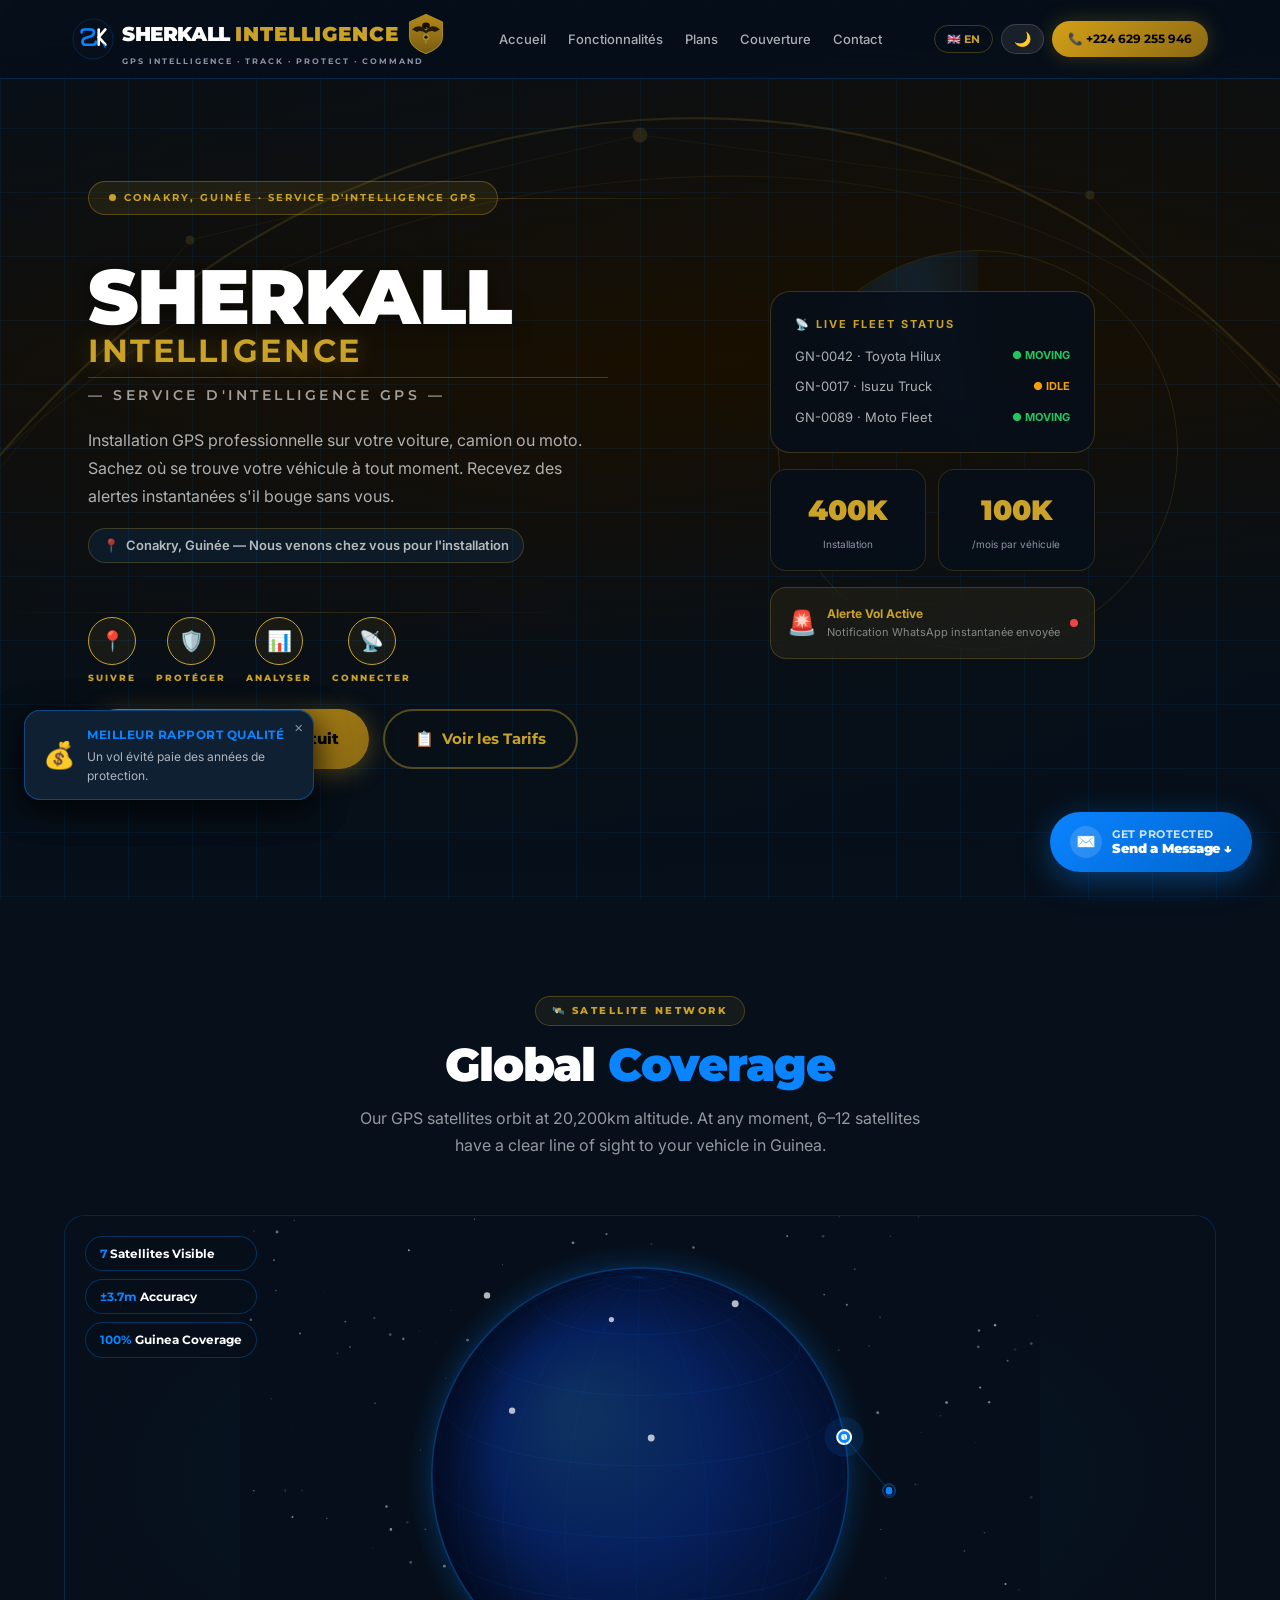
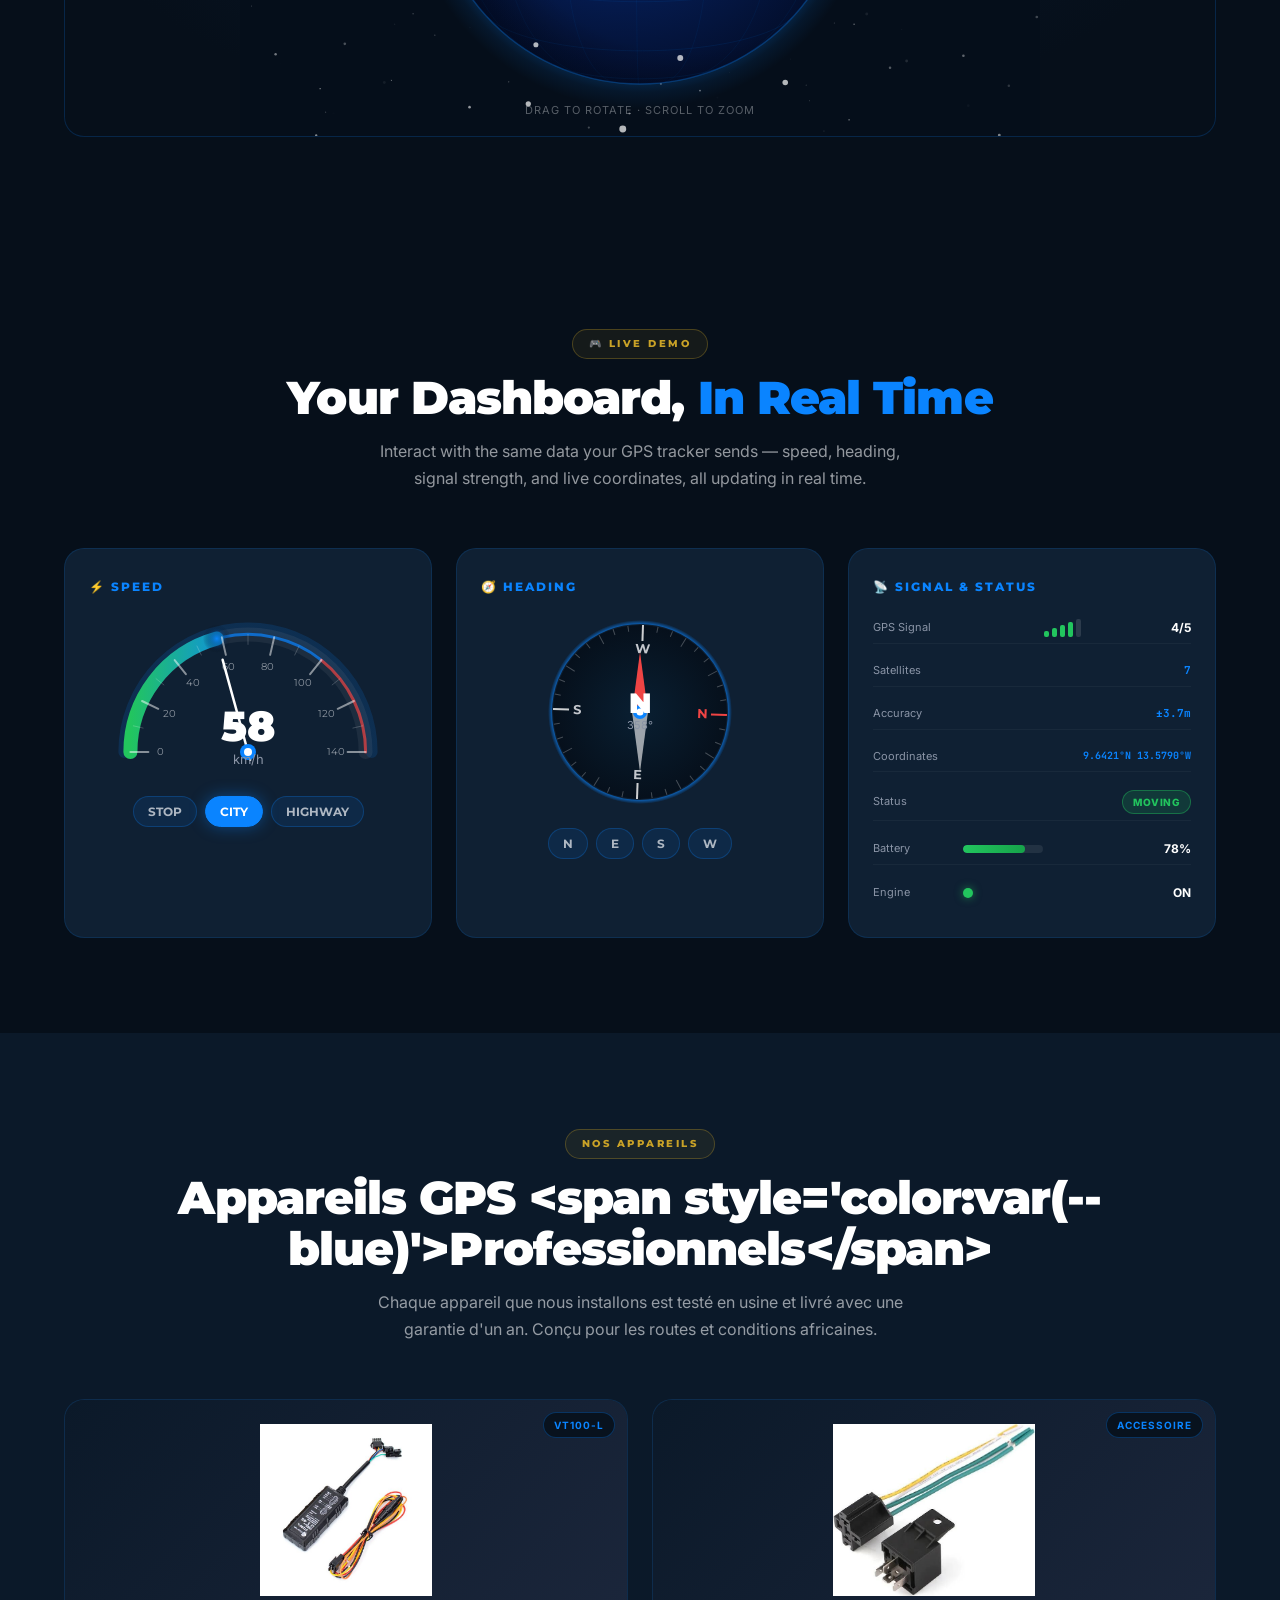
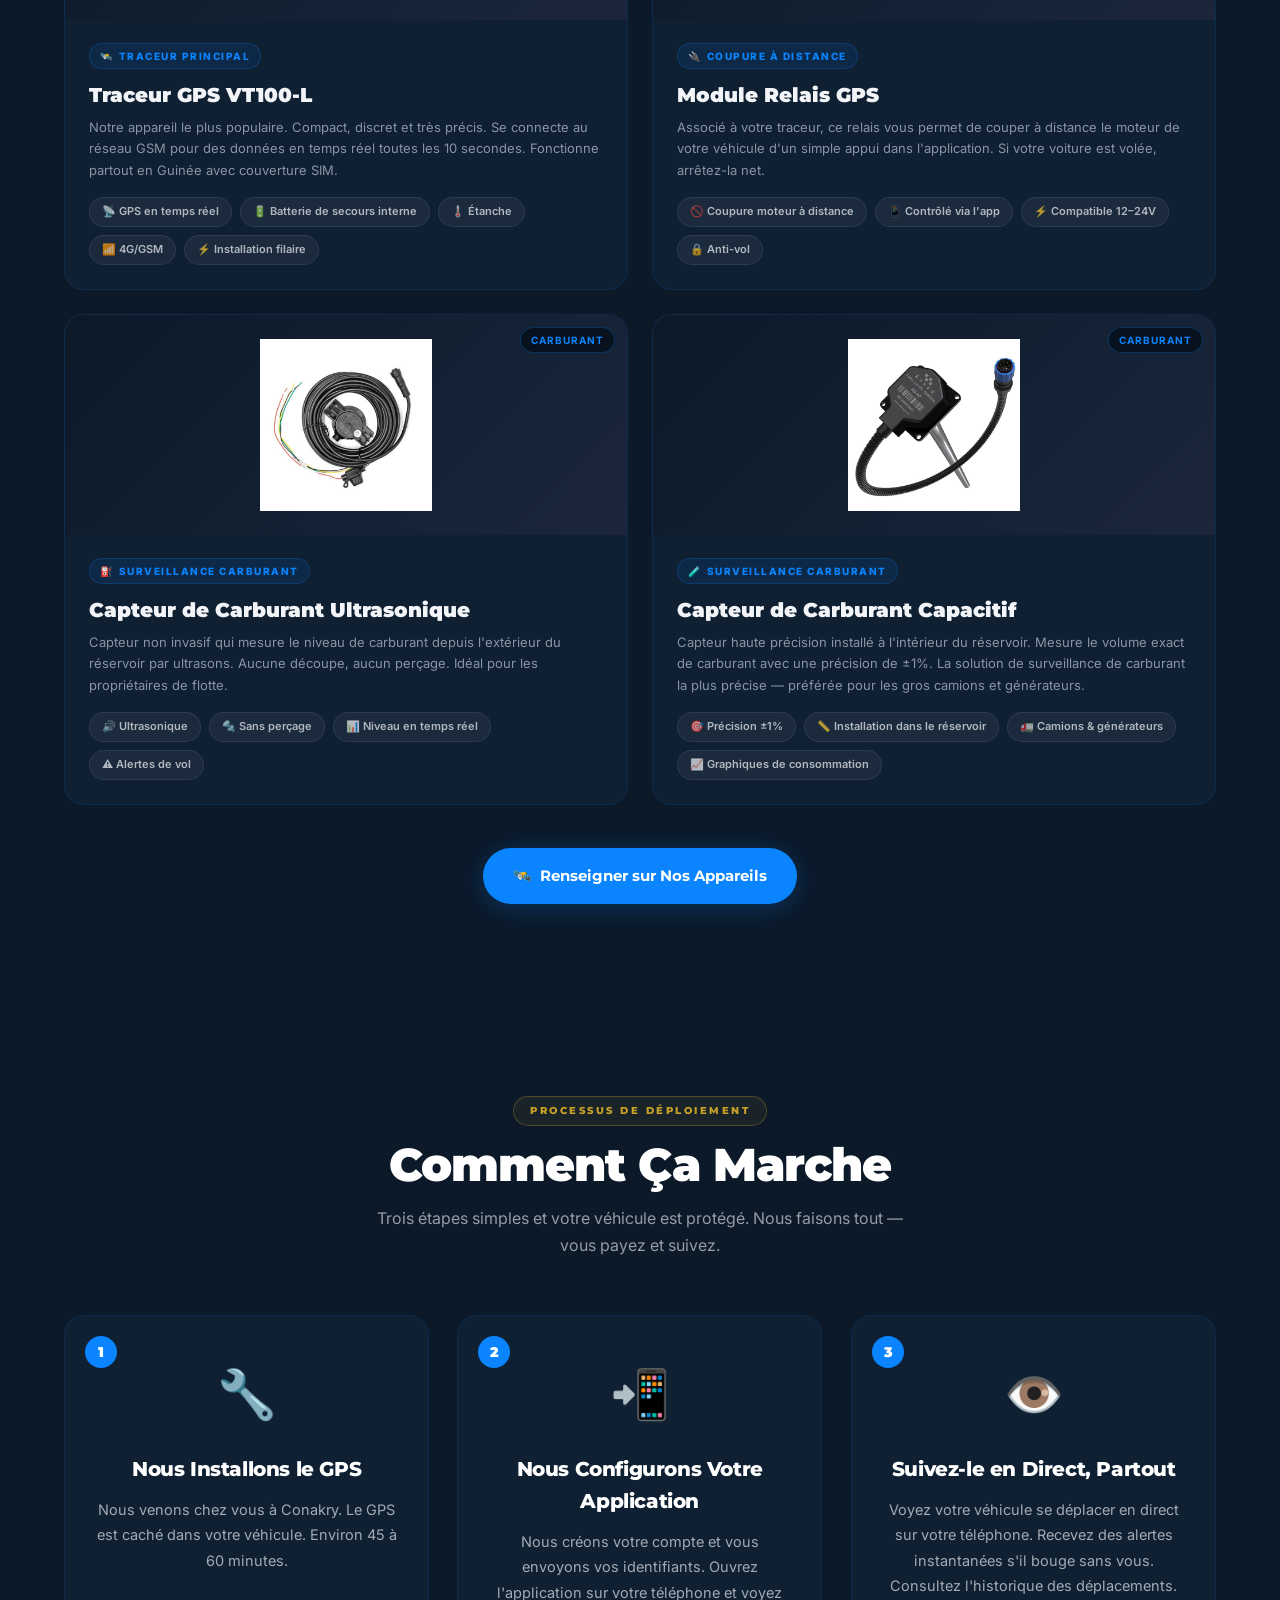
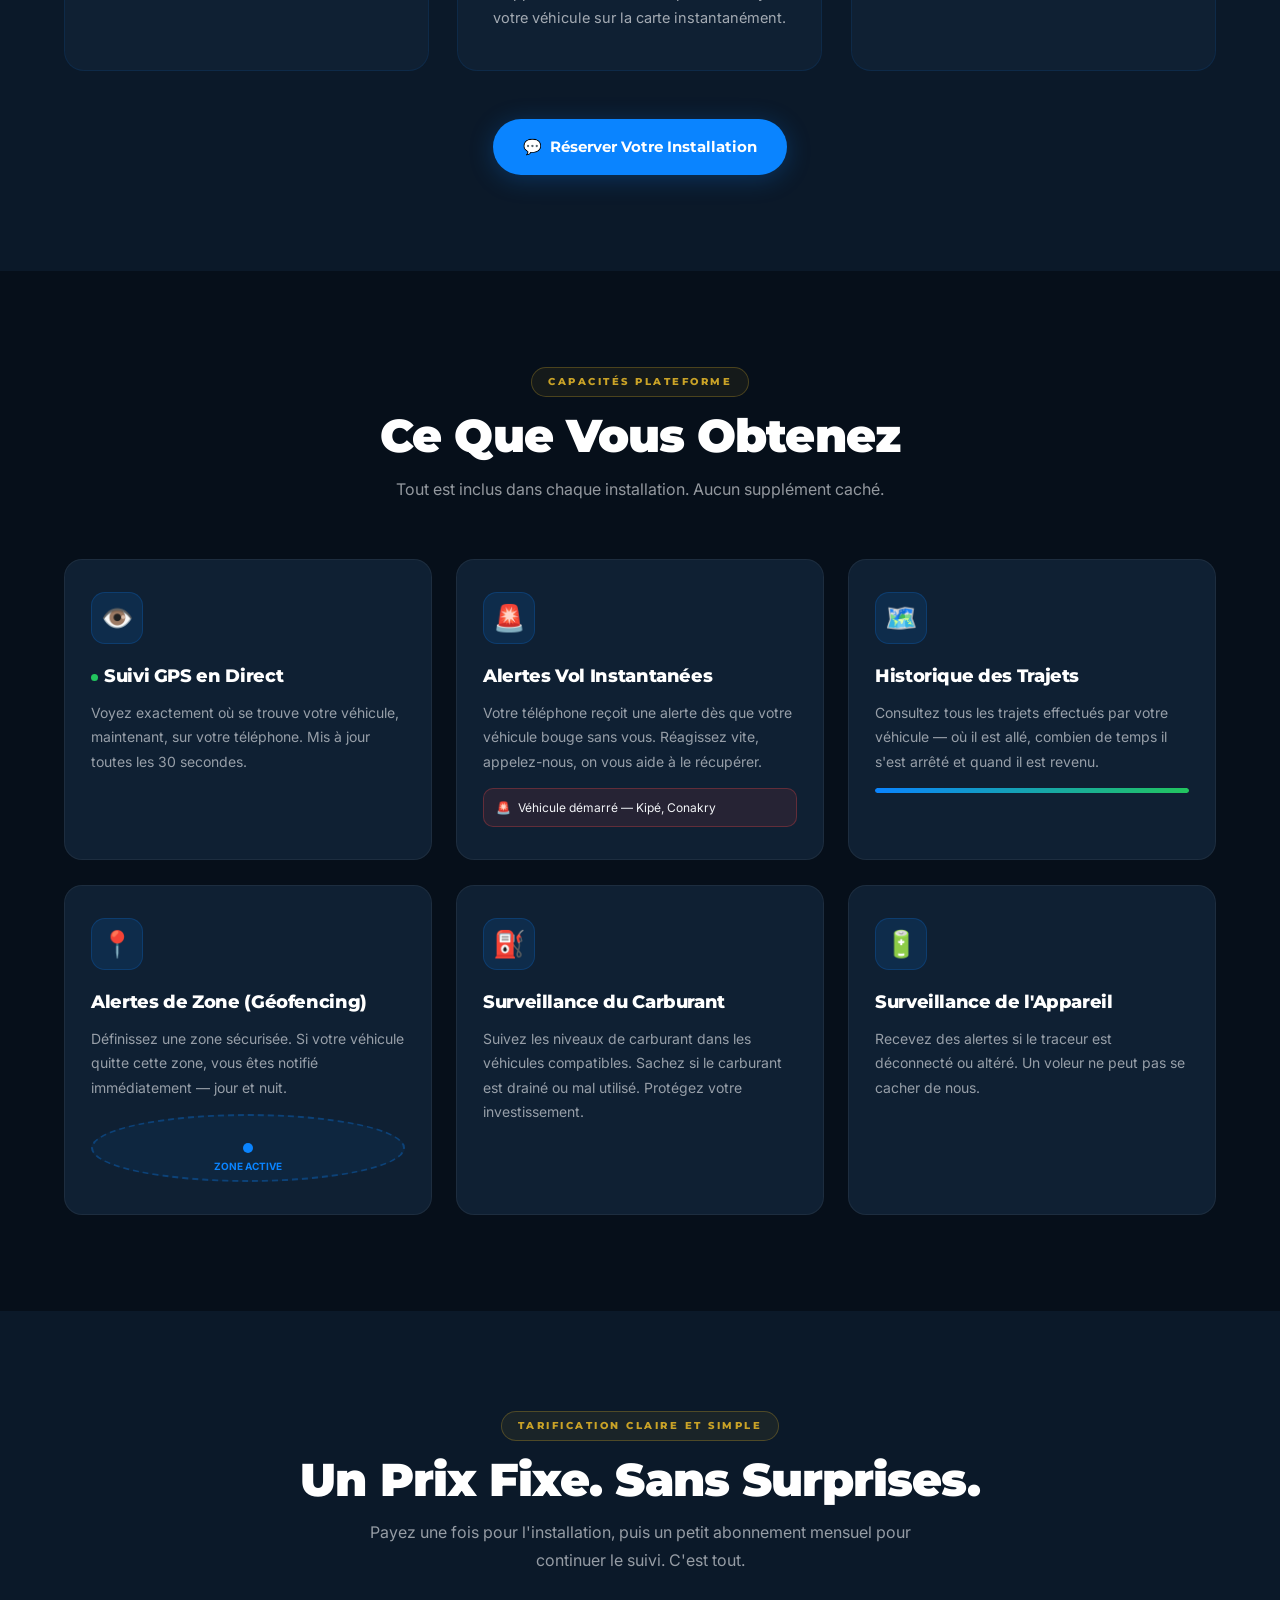
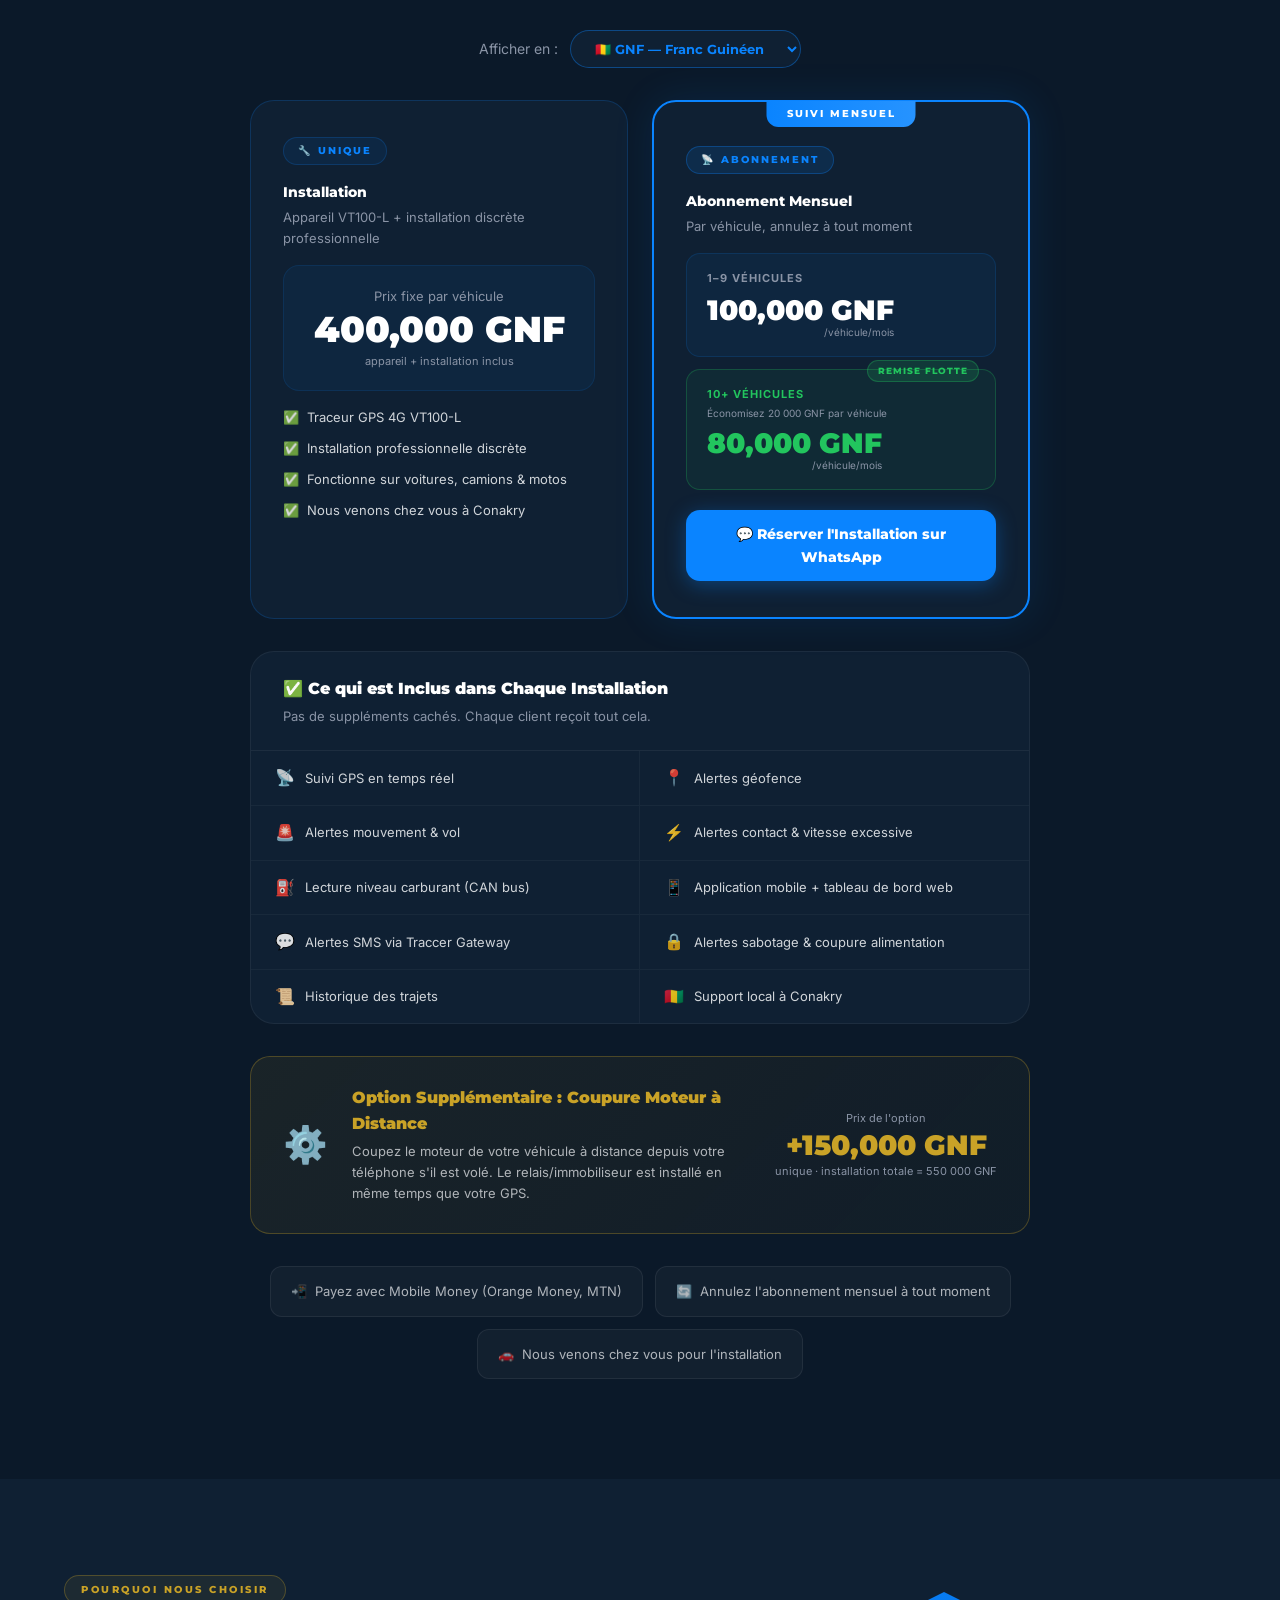
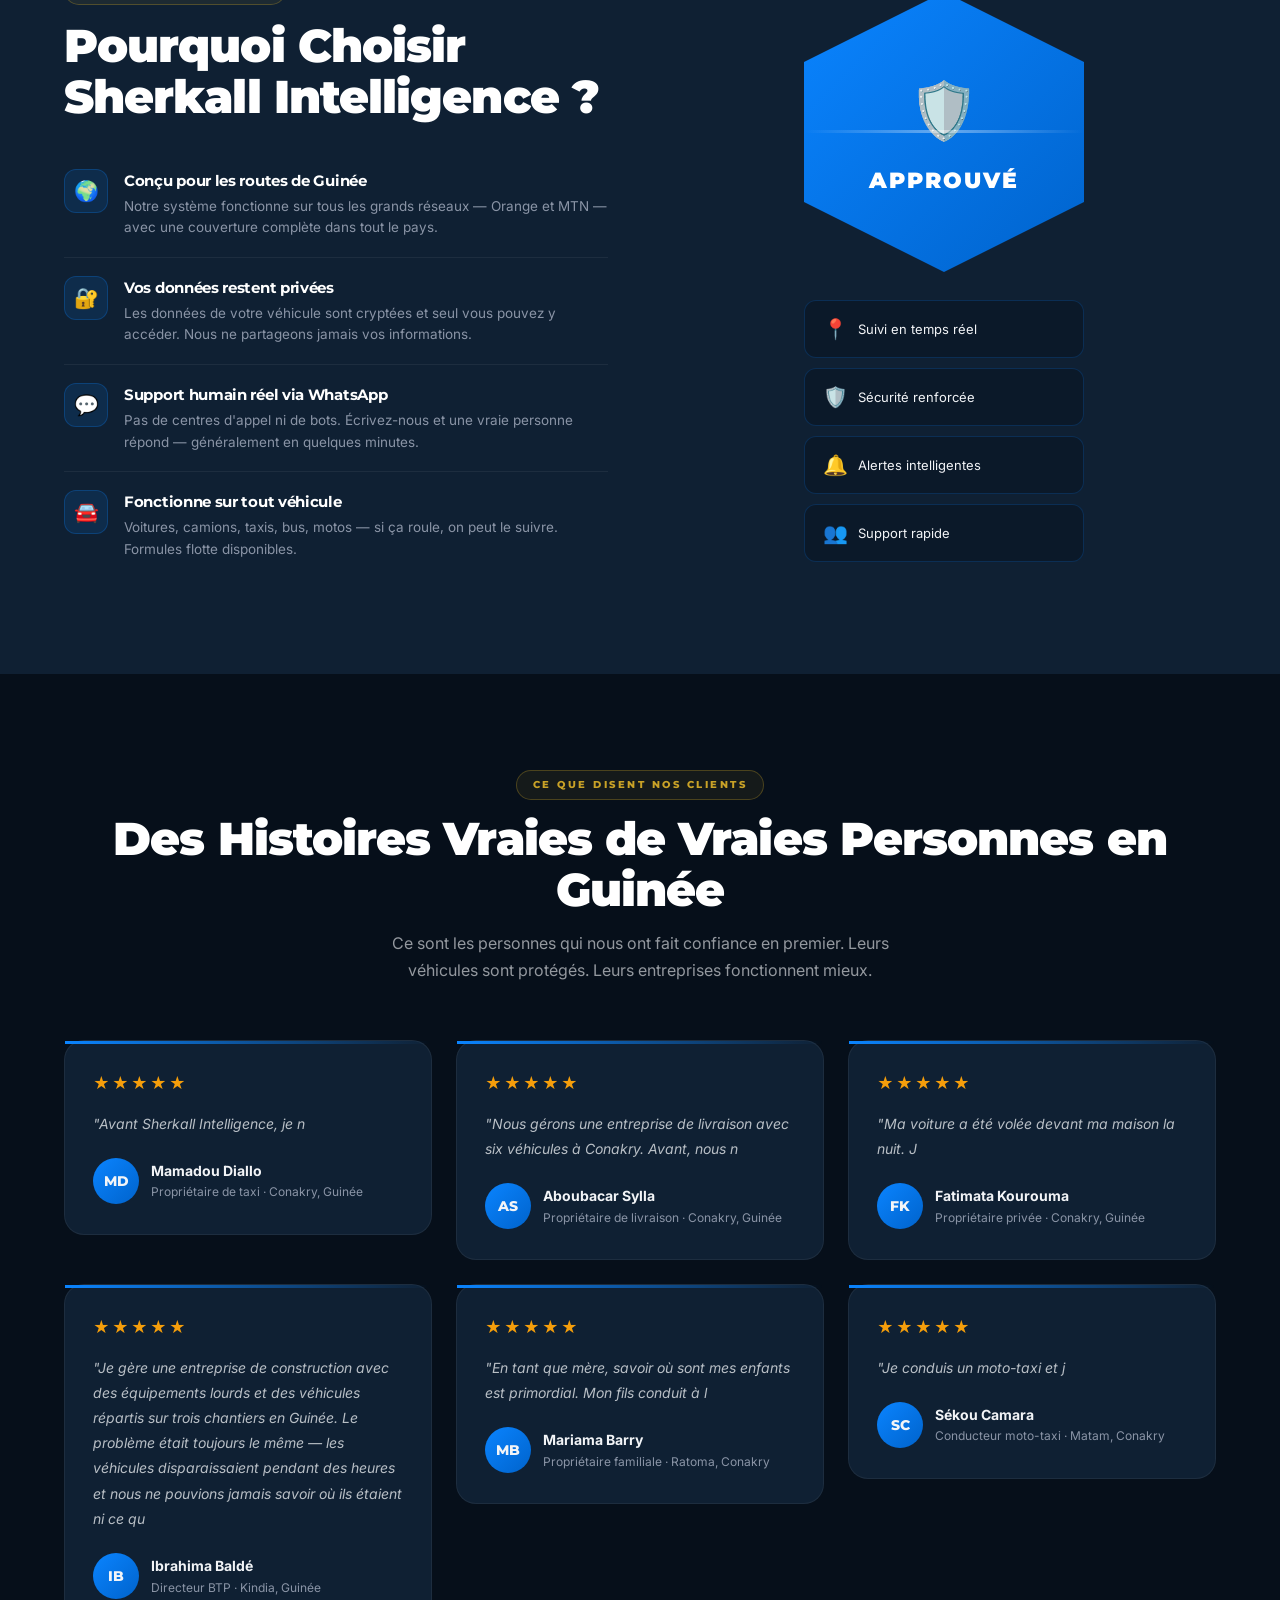
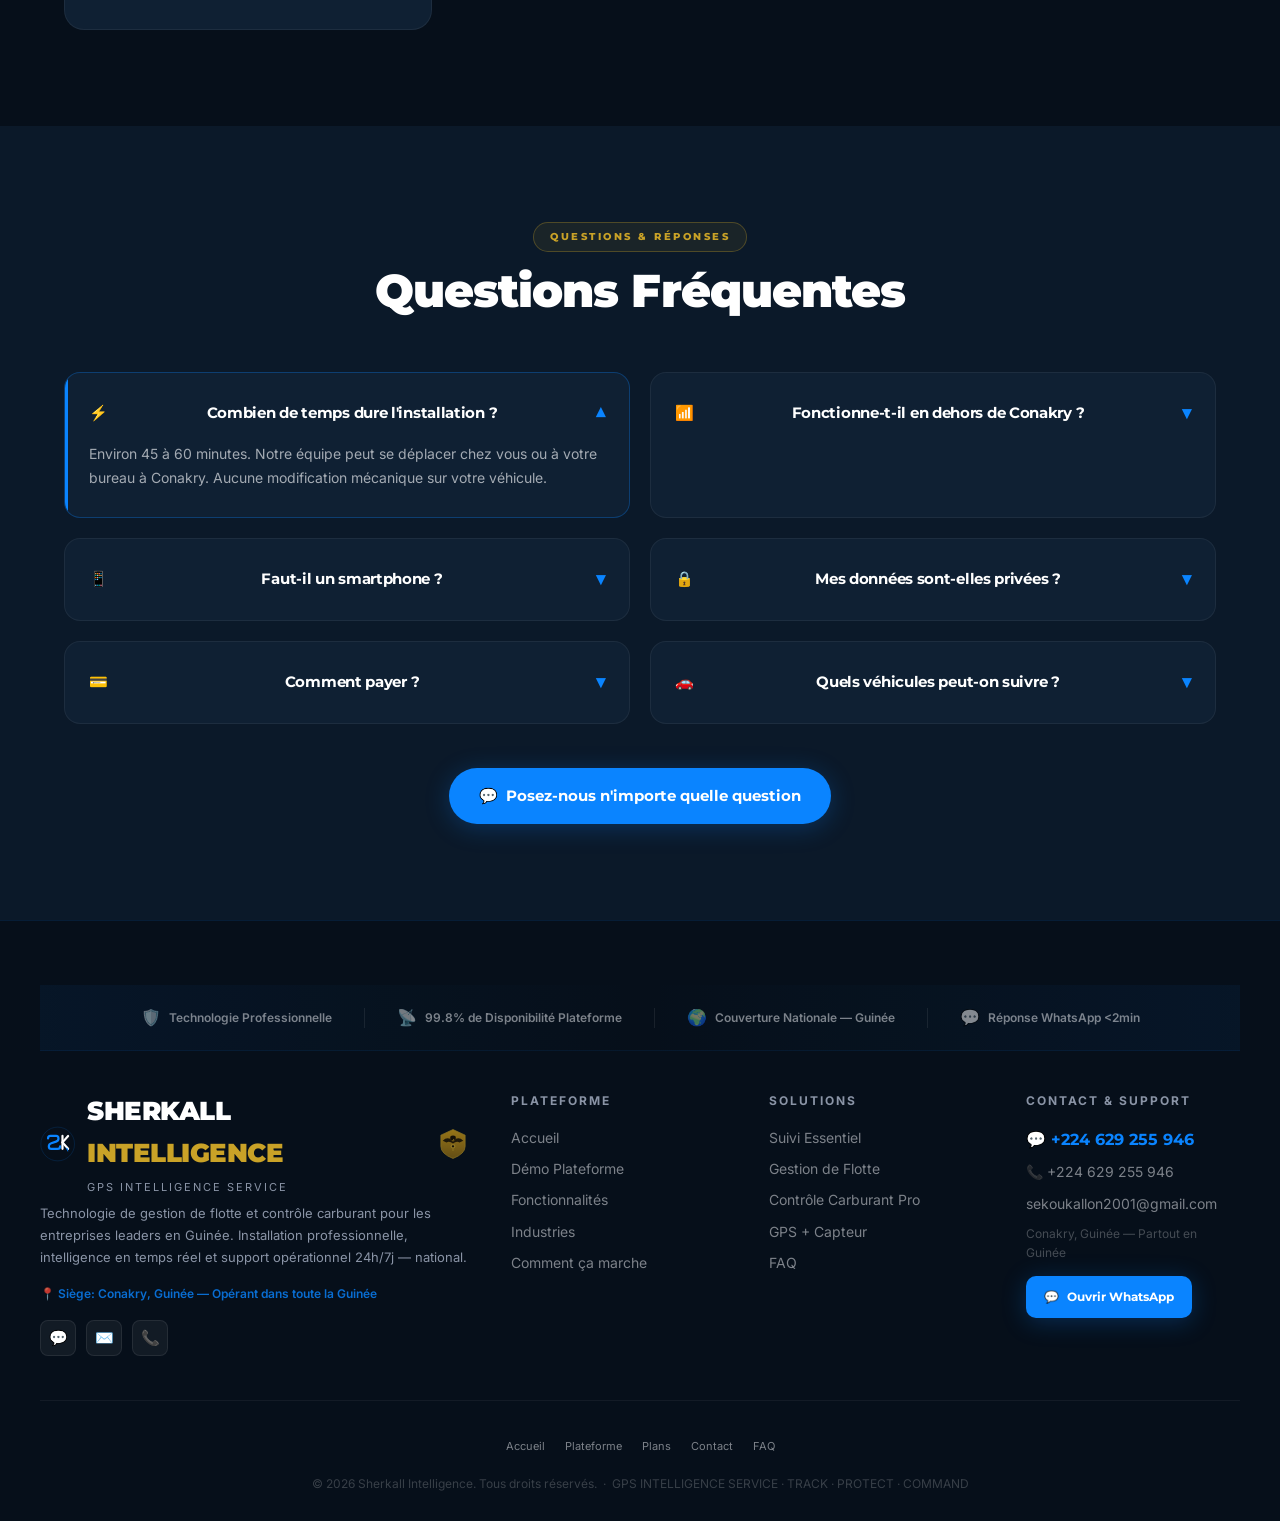
==== commit 76ad32b7: "fix bugs" ====
--- a/index.html
+++ b/index.html
@@ -67,18 +67,25 @@
     </script>
     <style>
         :root {
-            --blue:      #0A84FF;
-            --blue-dark: #0063CC;
-            --blue-glow: rgba(10,132,255,0.25);
-            --navy:      #0D1B2A;
-            --navy-deep: #060F1A;
-            --navy-mid:  #0B1929;
-            --navy-card: #0F2033;
-            --navy-2:    #1B263B;
-            --white:     #F2F4F7;
-            --grey:      #8A94A6;
-            --green:     #22C55E;
-            --red:       #EF4444;
+            --blue:       #0A84FF;
+            --blue-dark:  #0063CC;
+            --blue-glow:  rgba(10,132,255,0.25);
+            --navy:       #0D1B2A;
+            --navy-deep:  #060F1A;
+            --navy-mid:   #0B1929;
+            --navy-card:  #0F2033;
+            --navy-2:     #1B263B;
+            --white:      #F2F4F7;
+            --grey:       #8A94A6;
+            --green:      #22C55E;
+            --red:        #EF4444;
+            /* ── GOLD PALETTE ── */
+            --gold:       #C9A227;
+            --gold-light: #D4A017;
+            --gold-dark:  #8B6914;
+            --gold-glow:  rgba(201,162,39,0.25);
+            --gold-bg:    rgba(201,162,39,0.08);
+            --gold-border:rgba(201,162,39,0.3);
         }
 
         * { margin:0; padding:0; box-sizing:border-box; }
@@ -100,7 +107,7 @@
         /* ── SCROLLBAR ── */
         ::-webkit-scrollbar { width:6px; }
         ::-webkit-scrollbar-track { background:var(--navy-deep); }
-        ::-webkit-scrollbar-thumb { background:var(--blue); border-radius:3px; }
+        ::-webkit-scrollbar-thumb { background:var(--gold); border-radius:3px; }
 
         /* ──────────────────────────────────────────
            NAV
@@ -112,7 +119,7 @@
             -webkit-backdrop-filter:blur(20px);
             z-index:1000;
             transition:transform 0.35s ease;
-            border-bottom:1px solid rgba(10,132,255,0.15);
+            border-bottom:1px solid rgba(201,162,39,0.2);
         }
         .nav-content {
             display:flex; align-items:center; justify-content:space-between;
@@ -130,7 +137,7 @@
             color:#fff; letter-spacing:-0.02em;
             white-space:nowrap;
         }
-        .logo-main span { color:var(--blue); }
+        .logo-main span { color:var(--gold); }
         /* Shared tagline styles */
         .logo-tagline-short,
         .logo-tagline-full {
@@ -155,8 +162,8 @@
         .nav-actions { display:flex; align-items:center; gap:8px; flex-shrink:0; }
         .lang-toggle {
             background:transparent;
-            border:1.5px solid rgba(10,132,255,0.45);
-            color:var(--blue); padding:6px 12px;
+            border:1.5px solid var(--gold-border);
+            color:var(--gold); padding:6px 12px;
             border-radius:50px; cursor:pointer;
             font-weight:700; font-size:11px;
             font-family:'Montserrat', sans-serif;
@@ -165,13 +172,13 @@
         }
         .lang-toggle:hover { background:var(--blue-glow); border-color:var(--blue); }
         .cta-nav {
-            background:var(--blue); color:#fff;
+            background:linear-gradient(135deg,var(--gold-light),var(--gold-dark)); color:#000;
             padding:8px 16px; border-radius:50px;
             font-weight:700; text-decoration:none;
             font-size:12px; transition:all 0.25s;
             font-family:'Montserrat', sans-serif;
             white-space:nowrap;
-            box-shadow:0 0 20px var(--blue-glow);
+            box-shadow:0 0 20px var(--gold-glow);
         }
         .cta-nav:hover { background:var(--blue-dark); transform:translateY(-1px); }
         .hamburger { display:none; flex-direction:column; gap:5px; cursor:pointer; flex-shrink:0; }
@@ -810,7 +817,7 @@
            TESTIMONIALS
         ────────────────────────────────────────── */
         #testimonials { background:var(--navy-deep); }
-        .testimonials-grid { display:grid; grid-template-columns:repeat(3,1fr); gap:24px; }
+        .testimonials-grid { display:grid; grid-template-columns:repeat(3,1fr); gap:24px; align-items:start; }
         .testimonial-card {
             background:var(--navy-card);
             border:1px solid rgba(255,255,255,0.06);
@@ -828,6 +835,8 @@
             font-style:italic; line-height:1.8;
             color:rgba(242,244,247,0.75); margin-bottom:22px; font-size:14px;
             flex:1;
+            overflow:visible;
+            word-wrap:break-word;
         }
         .testimonial-author { display:flex; align-items:center; gap:12px; }
         .author-avatar {
@@ -873,7 +882,7 @@
             opacity:0; margin-top:0;
             color:rgba(242,244,247,0.65); font-size:14px; line-height:1.75;
         }
-        .faq-card.open p { max-height:200px; opacity:1; margin-top:14px; }
+        .faq-card.open p { max-height:500px; opacity:1; margin-top:14px; }
 
         /* ──────────────────────────────────────────
            CTA BAND
@@ -952,13 +961,13 @@
             font-weight:900; font-size:26px; color:#fff;
             letter-spacing:-0.02em; margin-bottom:4px;
         }
-        .footer-logo-main span { color:var(--blue); }
+        .footer-logo-main span { color:var(--gold); }
         .footer-tagline { font-size:11px; color:var(--grey); letter-spacing:2px; text-transform:uppercase; margin-bottom:14px; }
         .footer-desc { color:var(--grey); font-size:13px; line-height:1.7; margin-bottom:16px; }
         .footer-serving { font-size:12px; color:rgba(10,132,255,0.8); font-weight:600; }
         .footer-heading { font-weight:700; margin-bottom:16px; font-size:12px; text-transform:uppercase; letter-spacing:2px; color:var(--grey); }
         .footer-link { display:block; color:rgba(242,244,247,0.5); text-decoration:none; margin:9px 0; font-size:14px; transition:color 0.2s; }
-        .footer-link:hover { color:var(--blue); }
+        .footer-link:hover { color:var(--gold); }
         .footer-phone { color:var(--blue); font-size:16px; font-weight:700; text-decoration:none; display:block; margin-bottom:8px; font-family:'Montserrat',sans-serif; }
         .footer-bottom {
             text-align:center; padding-top:28px;
@@ -1157,6 +1166,9 @@
         @media (max-width: 1024px) {
             .footer-grid { grid-template-columns:1fr 1fr; }
             .features-grid { grid-template-columns:repeat(2,1fr); }
+            .testimonials-grid { grid-template-columns:repeat(2,1fr); }
+        }
+        @media (max-width: 640px) {
             .testimonials-grid { grid-template-columns:1fr; }
         }
         @media (max-width: 900px) {
@@ -1991,8 +2003,8 @@
             border:1.5px solid rgba(255,255,255,0.2);
             color:var(--white);
         }
-        .pc-btn-outline:hover { border-color:var(--blue); color:var(--blue); }
-        .check-yes { color:var(--green); }
+        .pc-btn-outline:hover { border-color:var(--gold); color:var(--gold); }
+        .check-yes { color:var(--gold); }
         .check-no  { color:rgba(255,255,255,0.2); }
         body.light-mode .pc { background:#fff; }
         body.light-mode .pc-btn-outline { color:#1a2332; }
@@ -2441,9 +2453,9 @@
         }
         .section-chip {
             display:inline-flex; align-items:center; gap:8px;
-            background:rgba(10,132,255,0.08);
-            border:1px solid rgba(10,132,255,0.25);
-            color:var(--blue); padding:6px 16px;
+            background:var(--gold-bg);
+            border:1px solid var(--gold-border);
+            color:var(--gold); padding:6px 16px;
             border-radius:50px; font-size:10px; font-weight:800;
             letter-spacing:2.5px; text-transform:uppercase;
             font-family:'Montserrat',sans-serif;
@@ -2604,7 +2616,7 @@
             </svg>
             <div class="logo-text">
                 <div style="display:flex;align-items:center;gap:6px;">
-                    <span class="logo-main">SHERKALL <span>INTELLIGENCE</span></span>
+                    <span class="logo-main" style="color:#fff;">SHERKALL <span style="color:var(--gold);letter-spacing:0.05em;">INTELLIGENCE</span></span>
                     <!-- SECONDARY: Eagle Shield badge — desktop only -->
                     <span class="logo-eagle-badge">
                         <svg width="18" height="20" viewBox="0 0 60 66" fill="none" xmlns="http://www.w3.org/2000/svg" title="Sherkall Enterprise Badge" style="opacity:0.85;">
@@ -2657,177 +2669,131 @@
 </nav>
 
 <!-- ── HERO ─────────────────────────────────────────────── -->
-<main id="main-content">
-<section id="home" class="hero">
+<section class="hero" id="home">
+    <!-- Truck sunset background -->
+    <div style="position:absolute;inset:0;z-index:0;overflow:hidden;">
+        <!-- Fallback gradient while image loads -->
+        <div style="position:absolute;inset:0;background:linear-gradient(135deg,#060F1A 0%,#1a0f00 50%,#060F1A 100%);"></div>
+        <!-- The truck image as background via CSS filter overlay -->
+        <img src="https://images.unsplash.com/photo-1601584115197-04ecc0da31d7?w=1600&q=80&auto=format&fit=crop"
+             alt="Fleet truck on highway at sunset"
+             style="position:absolute;inset:0;width:100%;height:100%;object-fit:cover;object-position:center;opacity:0.35;mix-blend-mode:luminosity;"
+             loading="eager">
+        <!-- Gold-to-navy gradient overlay -->
+        <div style="position:absolute;inset:0;background:linear-gradient(180deg,rgba(6,15,26,0.7) 0%,rgba(26,15,0,0.4) 40%,rgba(6,15,26,0.85) 75%,var(--navy-deep) 100%);"></div>
+        <!-- Network arc overlay (SVG) -->
+        <svg style="position:absolute;inset:0;width:100%;height:100%;opacity:0.15;" viewBox="0 0 1200 600" preserveAspectRatio="xMidYMid slice">
+            <path d="M100,400 Q300,100 600,80 Q900,60 1100,350" stroke="#C9A227" stroke-width="1.5" fill="none"/>
+            <path d="M50,450 Q250,150 600,120 Q950,90 1150,400" stroke="#C9A227" stroke-width="0.8" fill="none" opacity="0.5"/>
+            <circle cx="100" cy="400" r="4" fill="#C9A227"/>
+            <circle cx="300" cy="160" r="3" fill="#C9A227"/>
+            <circle cx="600" cy="90" r="5" fill="#C9A227"/>
+            <circle cx="900" cy="130" r="3" fill="#C9A227"/>
+            <circle cx="1100" cy="350" r="4" fill="#C9A227"/>
+            <line x1="100" y1="400" x2="300" y2="160" stroke="#C9A227" stroke-width="0.6" opacity="0.5"/>
+            <line x1="300" y1="160" x2="600" y2="90" stroke="#C9A227" stroke-width="0.6" opacity="0.5"/>
+            <line x1="600" y1="90" x2="900" y2="130" stroke="#C9A227" stroke-width="0.6" opacity="0.5"/>
+            <line x1="900" y1="130" x2="1100" y2="350" stroke="#C9A227" stroke-width="0.6" opacity="0.5"/>
+        </svg>
+    </div>
+
     <div class="hero-grid"></div>
-    <div class="hero-orb"></div>
-    <div class="hero-radar"></div>
-
-    <!-- Enterprise data stream lines -->
-    <div class="hero-data-line" style="top:22%;width:60%;animation-delay:0s;animation-duration:6s;"></div>
-    <div class="hero-data-line" style="top:45%;width:40%;animation-delay:2s;animation-duration:8s;"></div>
-    <div class="hero-data-line" style="top:68%;width:55%;animation-delay:4s;animation-duration:7s;"></div>
-    <div class="hero-data-line" style="top:83%;width:35%;animation-delay:1s;animation-duration:5s;"></div>
-
-    <!-- Data Nodes -->
-    <div class="data-node" style="top:15%;left:8%;animation-delay:0s;"></div>
-    <div class="data-node" style="top:30%;left:22%;animation-delay:0.5s;"></div>
-    <div class="data-node" style="top:65%;left:14%;animation-delay:1s;"></div>
-    <div class="data-node" style="top:20%;right:25%;animation-delay:1.5s;"></div>
-    <div class="data-node" style="top:75%;right:35%;animation-delay:2s;"></div>
-    <div class="data-node" style="top:50%;left:45%;animation-delay:2.5s;"></div>
-
-    <!-- Floating Satellites -->
-    <div class="satellite" style="top:12%;left:5%;animation-delay:0s;">
-        <div class="sat-body"></div>
-        <div class="sat-beam"></div>
-    </div>
-    <div class="satellite" style="top:60%;right:10%;animation-delay:-5s;animation-duration:25s;">
-        <div class="sat-body"></div>
-        <div class="sat-beam"></div>
-    </div>
-
-    <div class="hero-rings">
-        <div class="ring" style="animation-delay:0s;"></div>
-        <div class="ring" style="animation-delay:1.5s;"></div>
-        <div class="ring" style="animation-delay:3s;"></div>
-        <div class="ring" style="animation-delay:4.5s;"></div>
-    </div>
-    <div class="scan-line"></div>
-
-    <div class="hero-content">
+    <div class="hero-radar" style="border-color:rgba(201,162,39,0.15);"></div>
+
+    <!-- Hero data lines in gold -->
+    <div class="hero-data-line" style="top:22%;width:60%;animation-delay:0s;animation-duration:6s;background:linear-gradient(90deg,transparent,rgba(201,162,39,0.3),transparent);"></div>
+    <div class="hero-data-line" style="top:68%;width:45%;animation-delay:3s;animation-duration:8s;background:linear-gradient(90deg,transparent,rgba(201,162,39,0.2),transparent);"></div>
+
+    <div class="hero-content" style="position:relative;z-index:2;">
         <div class="hero-text">
-            <div class="hero-chip">
-                <span class="dot"></span>
-                <span data-en="CONAKRY, GUINEA · GPS TRACKING SERVICE" data-fr="CONAKRY, GUINÉE · SERVICE DE SUIVI GPS">CONAKRY, GUINEA · GPS TRACKING SERVICE</span>
-            </div>
-            <h1>
-                <span data-en="GPS Tracking for" data-fr="Suivi GPS pour">GPS Tracking for</span>
-                <span class="blue" data-en=" Every Vehicle" data-fr=" Chaque Véhicule"> Every Vehicle</span><br>
-                <span data-en="in Guinea." data-fr="en Guinée.">in Guinea.</span>
+            <!-- Gold chip -->
+            <div class="hero-chip" style="background:rgba(201,162,39,0.1);border-color:rgba(201,162,39,0.35);color:var(--gold);">
+                <span class="dot" style="background:var(--gold);"></span>
+                <span data-en="CONAKRY, GUINEA · GPS INTELLIGENCE SERVICE" data-fr="CONAKRY, GUINÉE · SERVICE D'INTELLIGENCE GPS">CONAKRY, GUINEA · GPS INTELLIGENCE SERVICE</span>
+            </div>
+
+            <!-- Main title — styled like the image typography -->
+            <h1 style="font-size:clamp(42px,6vw,82px);font-weight:900;line-height:1;letter-spacing:-0.02em;margin:20px 0 24px;">
+                <span style="display:block;color:#fff;text-shadow:0 2px 20px rgba(0,0,0,0.5);" data-en="SHERKALL" data-fr="SHERKALL">SHERKALL</span>
+                <span style="display:block;color:var(--gold);letter-spacing:0.08em;font-size:clamp(18px,2.5vw,36px);font-weight:700;text-shadow:0 2px 20px rgba(201,162,39,0.3);" data-en="INTELLIGENCE" data-fr="INTELLIGENCE">INTELLIGENCE</span>
+                <span style="display:block;font-size:clamp(11px,1.2vw,14px);letter-spacing:0.25em;color:rgba(255,255,255,0.6);font-weight:600;margin-top:10px;border-top:1px solid rgba(201,162,39,0.3);padding-top:10px;" data-en="— GPS INTELLIGENCE SERVICE —" data-fr="— SERVICE D'INTELLIGENCE GPS —">— GPS INTELLIGENCE SERVICE —</span>
             </h1>
-            <p class="hero-sub" data-en="Professional GPS installation on your car, truck or motorcycle. Know where your vehicle is at all times. Get instant alerts if it moves without you." data-fr="Surveillez les déplacements de flotte, la consommation de carburant et l'activité opérationnelle depuis une plateforme d'intelligence centralisée. Suivi en temps réel, alertes vol instantanées et analyse du comportement des conducteurs — conçue pour les entreprises leaders en Guinée.">Professional GPS installation on your car, truck or motorcycle. Know where your vehicle is at all times. Get instant alerts if it moves without you.</p>
-            <div class="location-pill">
+
+            <p class="hero-sub" data-en="Professional GPS installation on your car, truck or motorcycle. Know where your vehicle is at all times. Get instant alerts if it moves without you." data-fr="Installation GPS professionnelle sur votre voiture, camion ou moto. Sachez où se trouve votre véhicule à tout moment. Recevez des alertes instantanées s'il bouge sans vous.">
+                Professional GPS installation on your car, truck or motorcycle. Know where your vehicle is at all times. Get instant alerts if it moves without you.
+            </p>
+
+            <div class="location-pill" style="border-color:rgba(201,162,39,0.25);color:rgba(255,255,255,0.7);">
                 📍 <span data-en="Conakry, Guinea — We come to you for installation" data-fr="Conakry, Guinée — Nous venons chez vous pour l'installation">Conakry, Guinea — We come to you for installation</span>
             </div>
 
-            <div class="hero-badges">
-                <div class="badge-pill">📍 <span data-en="Live Tracking" data-fr="Suivi en Direct">Live Tracking</span></div>
-                <div class="badge-pill">🚨 <span data-en="Theft Alerts" data-fr="Alertes Vol">Theft Alerts</span></div>
-                <div class="badge-pill">📱 <span data-en="Mobile App" data-fr="Application Mobile">Mobile App</span></div>
-                <div class="badge-pill">🔧 <span data-en="We Install It" data-fr="On l'Installe">We Install It</span></div>
+            <!-- Four icon badges — matching image style -->
+            <div style="display:flex;gap:20px;flex-wrap:wrap;margin:24px 0;justify-content:flex-start;">
+                <div style="display:flex;flex-direction:column;align-items:center;gap:6px;">
+                    <div style="width:48px;height:48px;border:1.5px solid var(--gold);border-radius:50%;display:flex;align-items:center;justify-content:center;font-size:20px;background:rgba(201,162,39,0.08);">📍</div>
+                    <span style="font-size:9px;font-weight:800;letter-spacing:2px;color:var(--gold);text-transform:uppercase;font-family:'Montserrat',sans-serif;" data-en="TRACK" data-fr="SUIVRE">TRACK</span>
+                </div>
+                <div style="display:flex;flex-direction:column;align-items:center;gap:6px;">
+                    <div style="width:48px;height:48px;border:1.5px solid var(--gold);border-radius:50%;display:flex;align-items:center;justify-content:center;font-size:20px;background:rgba(201,162,39,0.08);">🛡️</div>
+                    <span style="font-size:9px;font-weight:800;letter-spacing:2px;color:var(--gold);text-transform:uppercase;font-family:'Montserrat',sans-serif;" data-en="PROTECT" data-fr="PROTÉGER">PROTECT</span>
+                </div>
+                <div style="display:flex;flex-direction:column;align-items:center;gap:6px;">
+                    <div style="width:48px;height:48px;border:1.5px solid var(--gold);border-radius:50%;display:flex;align-items:center;justify-content:center;font-size:20px;background:rgba(201,162,39,0.08);">📊</div>
+                    <span style="font-size:9px;font-weight:800;letter-spacing:2px;color:var(--gold);text-transform:uppercase;font-family:'Montserrat',sans-serif;" data-en="ANALYZE" data-fr="ANALYSER">ANALYZE</span>
+                </div>
+                <div style="display:flex;flex-direction:column;align-items:center;gap:6px;">
+                    <div style="width:48px;height:48px;border:1.5px solid var(--gold);border-radius:50%;display:flex;align-items:center;justify-content:center;font-size:20px;background:rgba(201,162,39,0.08);">📡</div>
+                    <span style="font-size:9px;font-weight:800;letter-spacing:2px;color:var(--gold);text-transform:uppercase;font-family:'Montserrat',sans-serif;" data-en="CONNECT" data-fr="CONNECTER">CONNECT</span>
+                </div>
             </div>
 
             <div class="btn-row">
-                <a href="#" onclick="waOpen('protect');return false;" target="_blank" rel="noopener noreferrer" class="btn-primary" aria-label="Protect my vehicle - contact Sherkall Intelligence on WhatsApp">💬 <span data-en="Get a Free Quote" data-fr="Obtenir un Devis Gratuit">Get a Free Quote</span></a>
-                <a href="#pricing" class="btn-outline" aria-label="See the platform">📋 <span data-en="See Pricing" data-fr="Voir les Tarifs">See Pricing</span></a>
-            </div>
-
-
-
-            <!-- Trust badges -->
-            <div style="margin-top:22px;display:flex;gap:12px;flex-wrap:wrap;align-items:center;">
-                <div style="display:flex;align-items:center;gap:6px;font-size:11px;color:rgba(242,244,247,0.45);font-weight:600;letter-spacing:0.5px;">
-                    🔒 <span data-en="Secure & Private" data-fr="Sécurisé & Privé">Secure & Private</span>
-                </div>
-                <div style="width:1px;height:14px;background:rgba(255,255,255,0.1);"></div>
-                <div style="display:flex;align-items:center;gap:6px;font-size:11px;color:rgba(242,244,247,0.45);font-weight:600;letter-spacing:0.5px;">
-                    🛡️ <span data-en="1-Year Warranty" data-fr="Garantie 1 An">1-Year Warranty</span>
-                </div>
-                <div style="width:1px;height:14px;background:rgba(255,255,255,0.1);"></div>
-                <div style="display:flex;align-items:center;gap:6px;font-size:11px;color:rgba(242,244,247,0.45);font-weight:600;letter-spacing:0.5px;">
-                    💬 <span data-en="24/7 WhatsApp Support" data-fr="Support WhatsApp 24h/7j">24/7 WhatsApp Support</span>
-                </div>
+                <a href="#" onclick="waOpen('quote');return false;" class="btn-primary" style="background:linear-gradient(135deg,var(--gold-light),var(--gold-dark));box-shadow:0 4px 24px rgba(201,162,39,0.35);color:#000;font-weight:800;">
+                    💬 <span data-en="Get a Free Quote" data-fr="Obtenir un Devis Gratuit">Get a Free Quote</span>
+                </a>
+                <a href="#pricing" class="btn-outline" style="border-color:rgba(201,162,39,0.4);color:var(--gold);">
+                    📋 <span data-en="See Pricing" data-fr="Voir les Tarifs">See Pricing</span>
+                </a>
             </div>
         </div>
 
-        <!-- PHONE MOCKUP -->
+        <!-- Hero visual side — stat cards in gold theme -->
         <div class="hero-visual">
-            <div style="position:relative;">
-                <!-- Float card top-left -->
-                <div class="float-card" style="top:-20px;left:-110px;min-width:130px;">
-                    <div class="float-card-title" data-en="Live Speed" data-fr="Vitesse en direct">Live Speed</div>
-                    <div class="float-card-val" id="gps-speed">60 km/h</div>
-                    <div class="float-card-sub">Toyota Land Cruiser</div>
-                </div>
-                <!-- Float alert bottom-left -->
-                <div class="float-card-alert" style="bottom:60px;left:-120px;min-width:140px;">
-                    <div class="float-alert-title">🚨 <span data-en="ALERT" data-fr="ALERTE">ALERT</span></div>
-                    <div class="float-alert-body" data-en="Engine started — Kipé" data-fr="Moteur démarré — Kipé">Engine started — Kipé</div>
-                </div>
-                <!-- Float card right -->
-                <div class="float-card" style="top:80px;right:-110px;min-width:110px;">
-                    <div class="float-card-title" data-en="Distance" data-fr="Distance">Distance</div>
-                    <div class="float-card-val">12.5 km</div>
-                    <div class="float-card-sub" data-en="Today" data-fr="Aujourd'hui">Today</div>
-                </div>
-
-                <div class="phone-wrap">
-                    <div class="phone-frame">
-                        <div class="phone-screen">
-                            <!-- Phone top bar -->
-                            <div class="phone-topbar">
-                                <span class="phone-app-name">SHERKALL INTEL</span>
-                                <span class="phone-live"><span class="live-dot"></span> LIVE</span>
-                            </div>
-                            <!-- Map -->
-                            <div class="phone-map">
-                                <div class="map-grid-lines"></div>
-                                <div class="map-road-h" style="top:28%;"></div>
-                                <div class="map-road-h" style="top:58%;"></div>
-                                <div class="map-road-v" style="left:33%;"></div>
-                                <div class="map-road-v" style="left:66%;"></div>
-                                <div class="phone-route-container">
-                                    <div class="phone-route-line"></div>
-                                    <div class="route-dot-tip"></div>
-                                </div>
-                                <div class="map-pin">
-                                    <div class="pin-dot"></div>
-                                </div>
-                            </div>
-                            <!-- Vehicle info panel -->
-                            <div class="phone-info">
-                                <div class="phone-info-row">
-                                    <span class="phone-vehicle-name">Toyota Land Cruiser</span>
-                                    <span class="status-badge" data-en="MOVING" data-fr="EN MOUVEMENT">MOVING</span>
-                                </div>
-                                <div class="phone-stats">
-                                    <div class="phone-stat">
-                                        <div class="phone-stat-val">60</div>
-                                        <div class="phone-stat-label">km/h</div>
-                                    </div>
-                                    <div class="phone-stat">
-                                        <div class="phone-stat-val">12.5</div>
-                                        <div class="phone-stat-label">km</div>
-                                    </div>
-                                    <div class="phone-stat">
-                                        <div class="phone-stat-val">00:18</div>
-                                        <div class="phone-stat-label" data-en="Duration" data-fr="Durée">Duration</div>
-                                    </div>
-                                </div>
-                                <div class="phone-coord" id="gps-coords">9.6418° N, 13.5789° W</div>
-                            </div>
-                            <!-- Bottom nav -->
-                            <div class="phone-nav">
-                                <div class="phone-nav-item active">
-                                    <span class="phone-nav-icon">🗺️</span>
-                                    <span data-en="Track" data-fr="Suivi">Track</span>
-                                </div>
-                                <div class="phone-nav-item">
-                                    <span class="phone-nav-icon">📋</span>
-                                    <span data-en="History" data-fr="Historique">History</span>
-                                </div>
-                                <div class="phone-nav-item">
-                                    <span class="phone-nav-icon">🔔</span>
-                                    <span data-en="Alerts" data-fr="Alertes">Alerts</span>
-                                </div>
-                                <div class="phone-nav-item">
-                                    <span class="phone-nav-icon">⚙️</span>
-                                    <span data-en="Settings" data-fr="Réglages">Settings</span>
-                                </div>
-                            </div>
+            <div style="display:flex;flex-direction:column;gap:16px;">
+                <div style="background:rgba(6,15,26,0.85);border:1.5px solid rgba(201,162,39,0.25);border-radius:20px;padding:24px;backdrop-filter:blur(12px);">
+                    <div style="font-size:11px;color:var(--gold);font-weight:700;letter-spacing:2px;text-transform:uppercase;margin-bottom:12px;">📡 LIVE FLEET STATUS</div>
+                    <div style="display:flex;flex-direction:column;gap:10px;">
+                        <div style="display:flex;justify-content:space-between;align-items:center;font-size:13px;">
+                            <span style="color:rgba(242,244,247,0.7);">GN-0042 · Toyota Hilux</span>
+                            <span style="color:var(--green);font-weight:700;font-size:11px;">● MOVING</span>
+                        </div>
+                        <div style="display:flex;justify-content:space-between;align-items:center;font-size:13px;">
+                            <span style="color:rgba(242,244,247,0.7);">GN-0017 · Isuzu Truck</span>
+                            <span style="color:#F59E0B;font-weight:700;font-size:11px;">● IDLE</span>
+                        </div>
+                        <div style="display:flex;justify-content:space-between;align-items:center;font-size:13px;">
+                            <span style="color:rgba(242,244,247,0.7);">GN-0089 · Moto Fleet</span>
+                            <span style="color:var(--green);font-weight:700;font-size:11px;">● MOVING</span>
                         </div>
                     </div>
+                </div>
+                <div style="display:grid;grid-template-columns:1fr 1fr;gap:12px;">
+                    <div style="background:rgba(6,15,26,0.85);border:1.5px solid rgba(201,162,39,0.2);border-radius:16px;padding:18px;text-align:center;backdrop-filter:blur(12px);">
+                        <div style="font-size:28px;font-weight:900;font-family:'Montserrat',sans-serif;color:var(--gold);">400K</div>
+                        <div style="font-size:10px;color:var(--grey);margin-top:3px;" data-en="Installation" data-fr="Installation">Installation</div>
+                    </div>
+                    <div style="background:rgba(6,15,26,0.85);border:1.5px solid rgba(201,162,39,0.2);border-radius:16px;padding:18px;text-align:center;backdrop-filter:blur(12px);">
+                        <div style="font-size:28px;font-weight:900;font-family:'Montserrat',sans-serif;color:var(--gold);">100K</div>
+                        <div style="font-size:10px;color:var(--grey);margin-top:3px;" data-en="/mo per vehicle" data-fr="/mois par véhicule">/mo per vehicle</div>
+                    </div>
+                </div>
+                <div style="background:rgba(201,162,39,0.08);border:1.5px solid rgba(201,162,39,0.25);border-radius:16px;padding:16px;display:flex;align-items:center;gap:10px;backdrop-filter:blur(12px);">
+                    <span style="font-size:24px;">🚨</span>
+                    <div>
+                        <div style="font-size:12px;font-weight:700;color:var(--gold);" data-en="Theft Alert Active" data-fr="Alerte Vol Active">Theft Alert Active</div>
+                        <div style="font-size:11px;color:rgba(242,244,247,0.5);" data-en="Instant WhatsApp notification sent" data-fr="Notification WhatsApp instantanée envoyée">Instant WhatsApp notification sent</div>
+                    </div>
+                    <div style="margin-left:auto;width:8px;height:8px;border-radius:50%;background:var(--red);animation:livePulse 1s ease-in-out infinite;flex-shrink:0;"></div>
                 </div>
             </div>
         </div>
@@ -3673,6 +3639,7 @@
     document.addEventListener('DOMContentLoaded', () => {
         const ham = document.getElementById('hamburger');
         if (ham) ham.addEventListener('keydown', e => { if (e.key === 'Enter' || e.key === ' ') { e.preventDefault(); toggleMobileMenu(); } });
+        applyLanguage();
     });
 
 
@@ -3770,6 +3737,11 @@
             if (val !== null) el.textContent = val;
         });
         document.documentElement.lang = currentLang;
+        const langBtn = document.getElementById('lang-btn');
+        if (langBtn) {
+            langBtn.textContent = currentLang === 'en' ? '🇫🇷 FR' : '🇬🇧 EN';
+            langBtn.setAttribute('aria-label', currentLang === 'en' ? 'Switch to French' : 'Passer en anglais');
+        }
         // Modal placeholders
         const ni = document.getElementById('name-input');
         const pi = document.getElementById('phone-input');
@@ -4877,4 +4849,4 @@
 
 </script>
 </body>
-</html>
+</html>
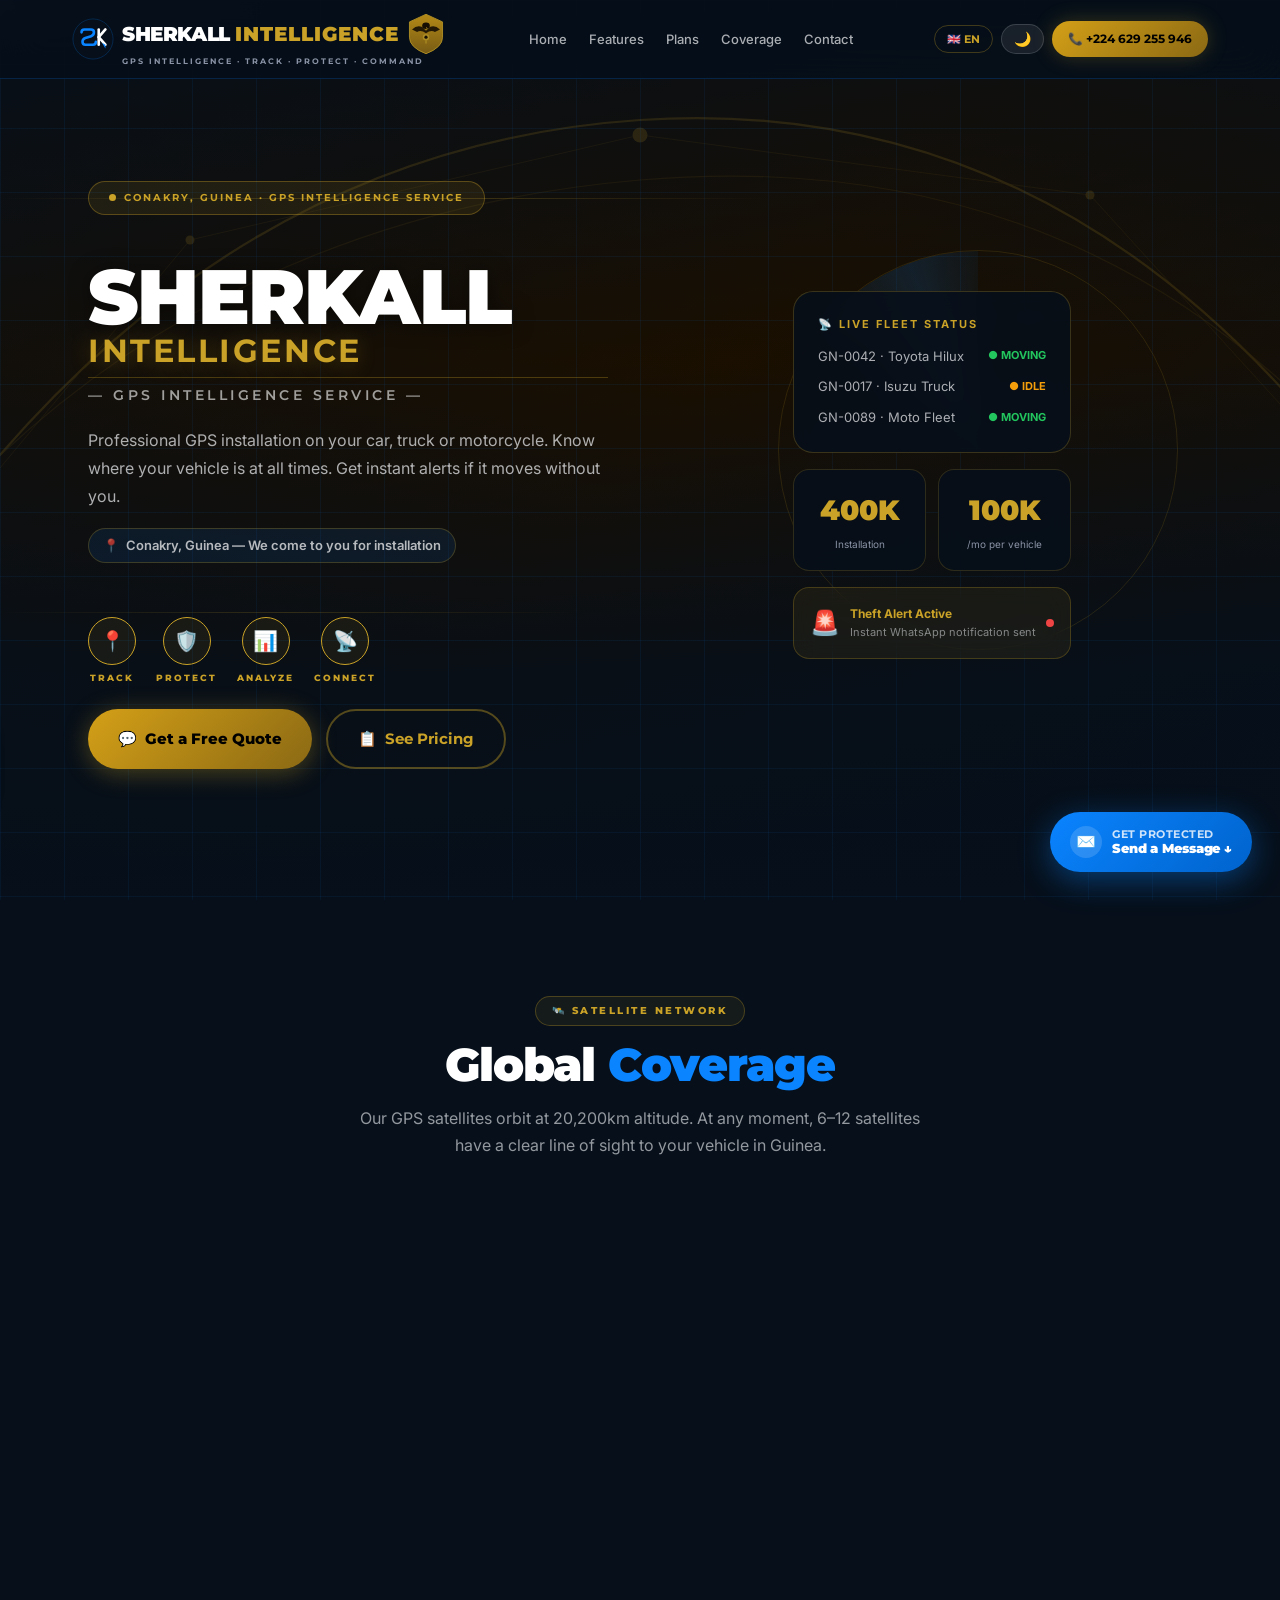
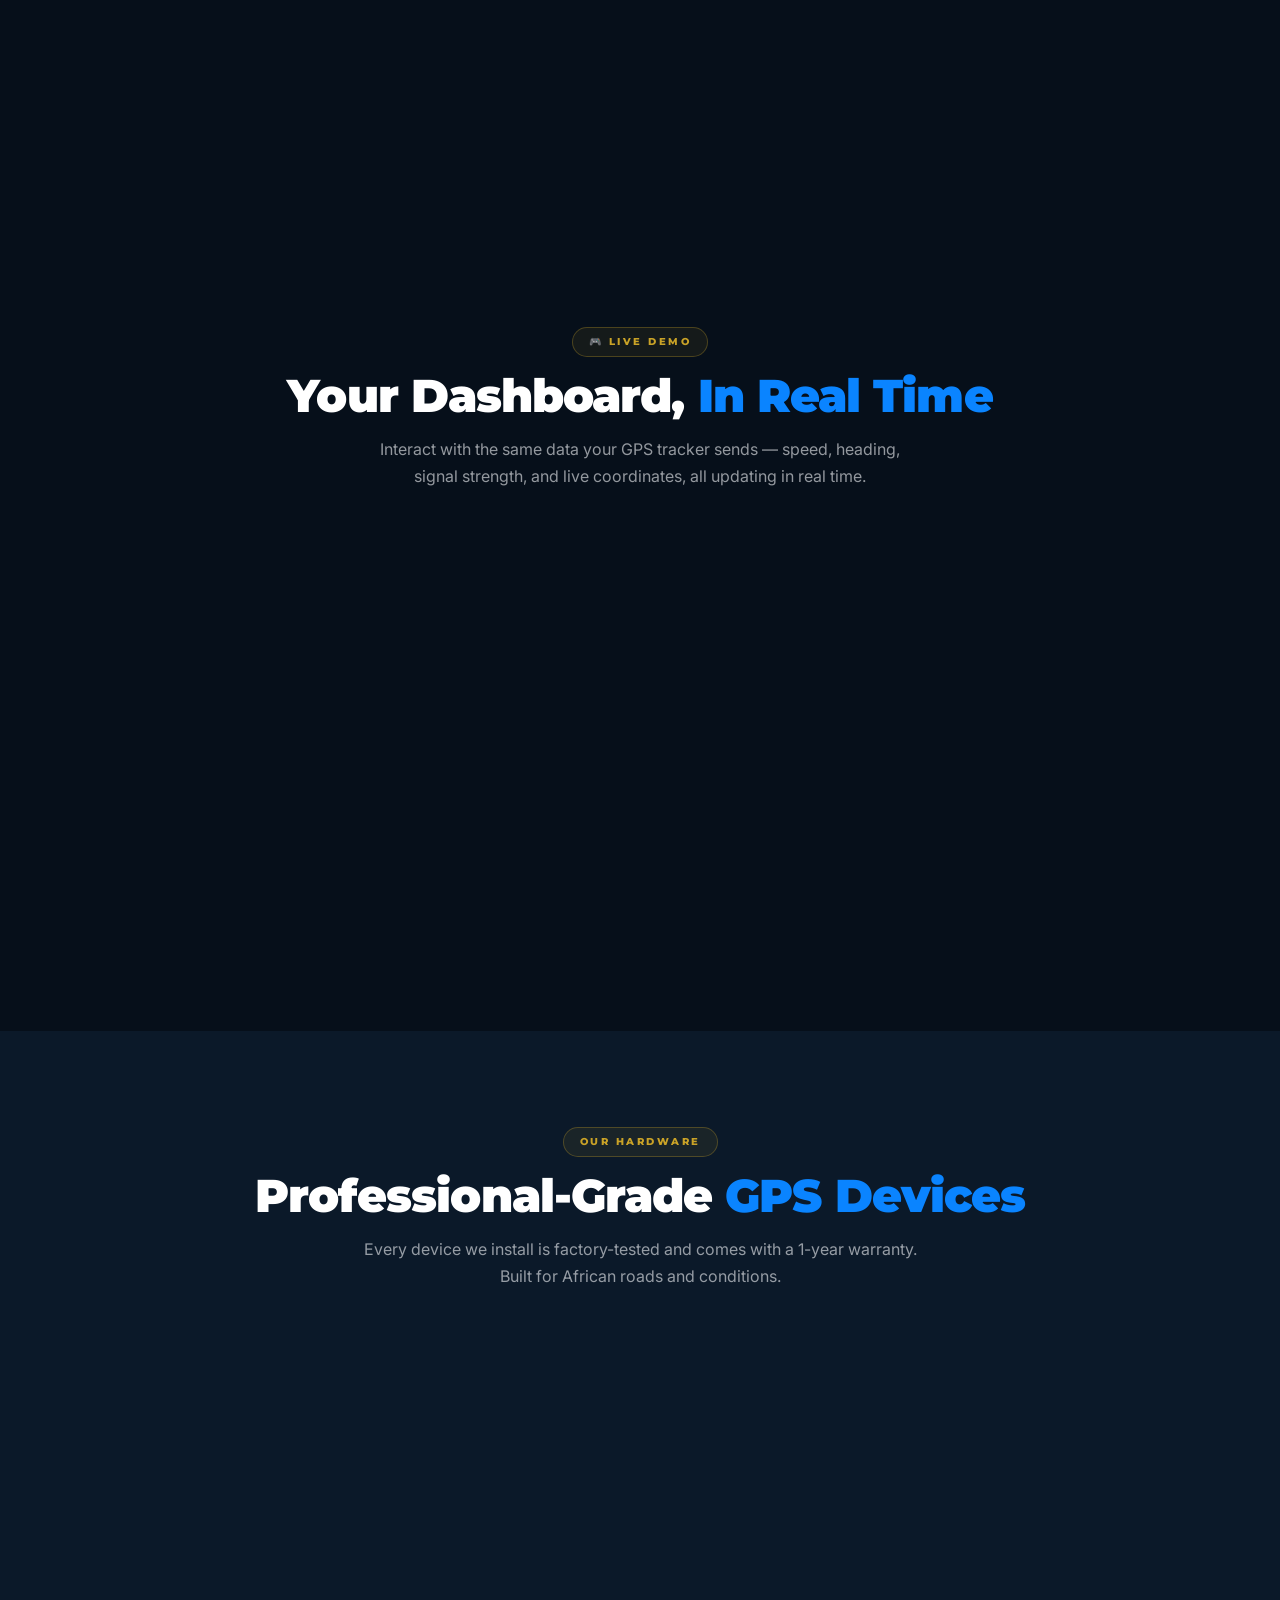
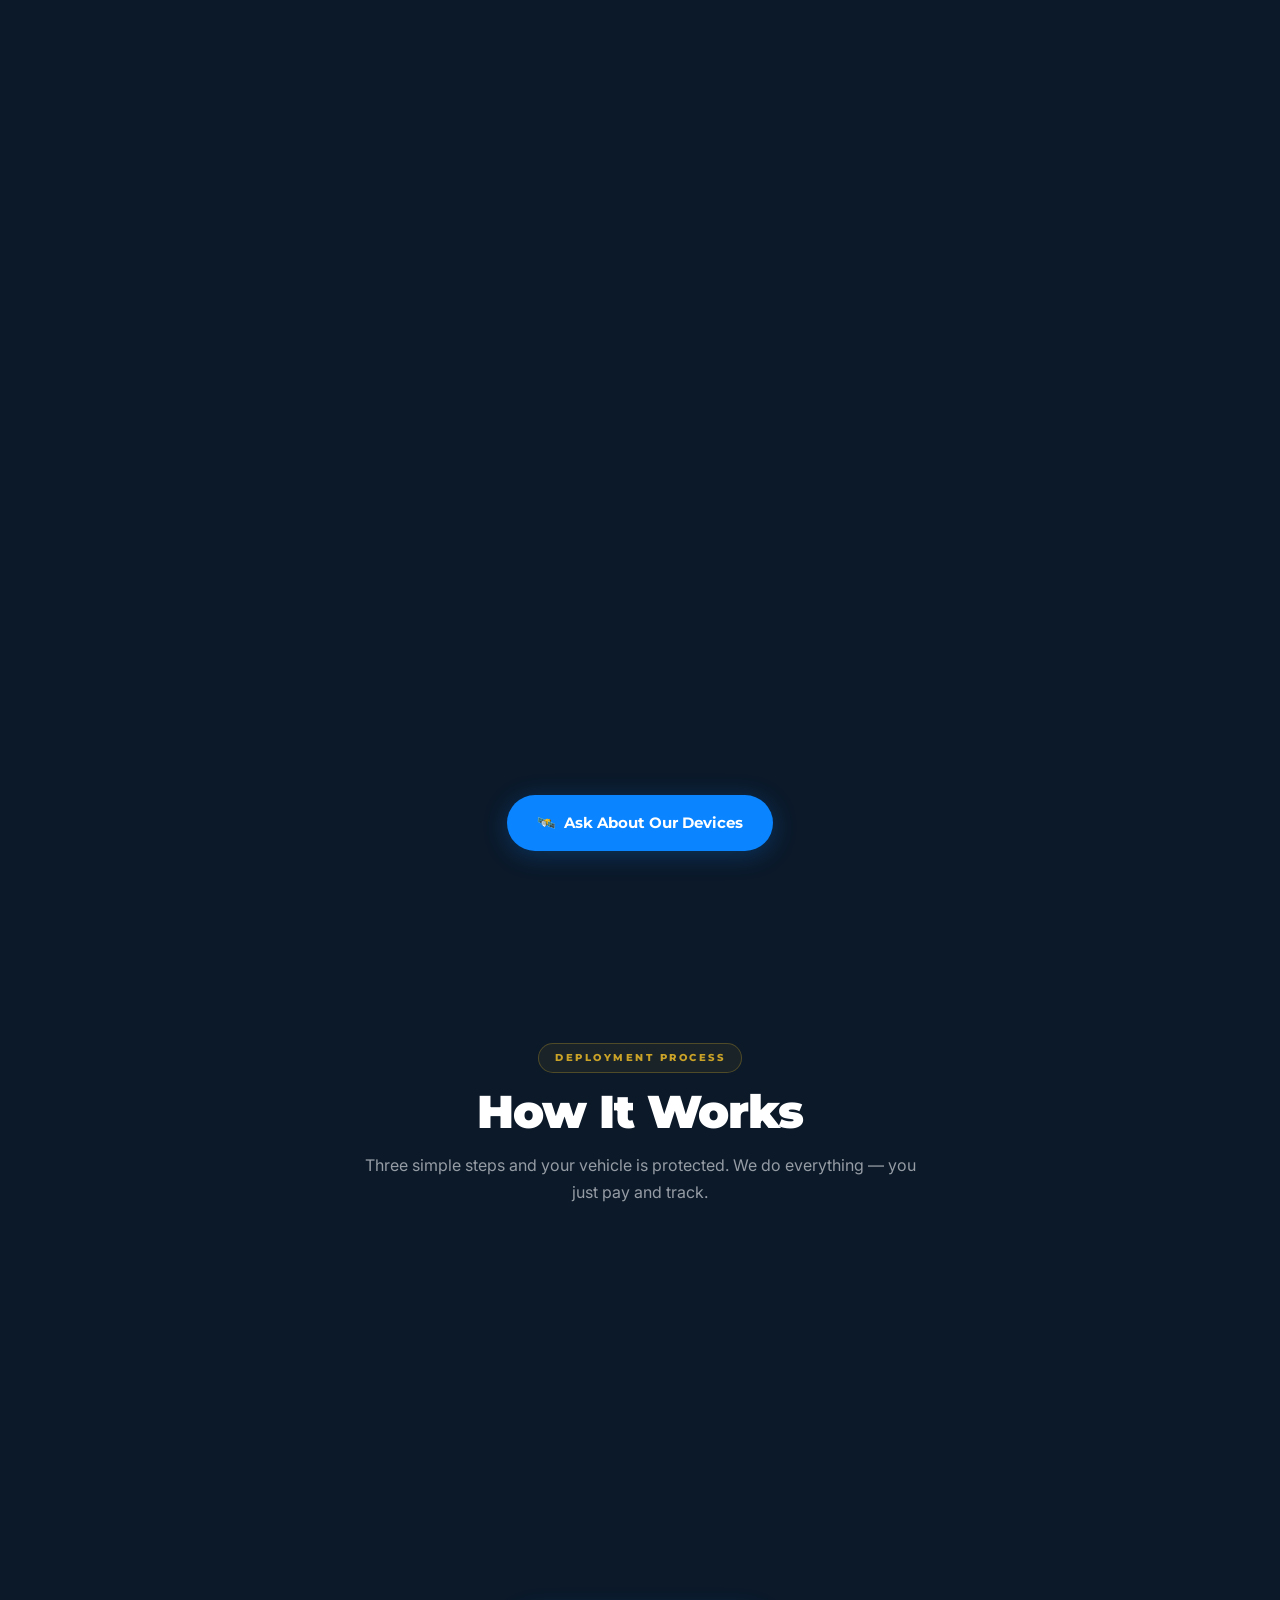
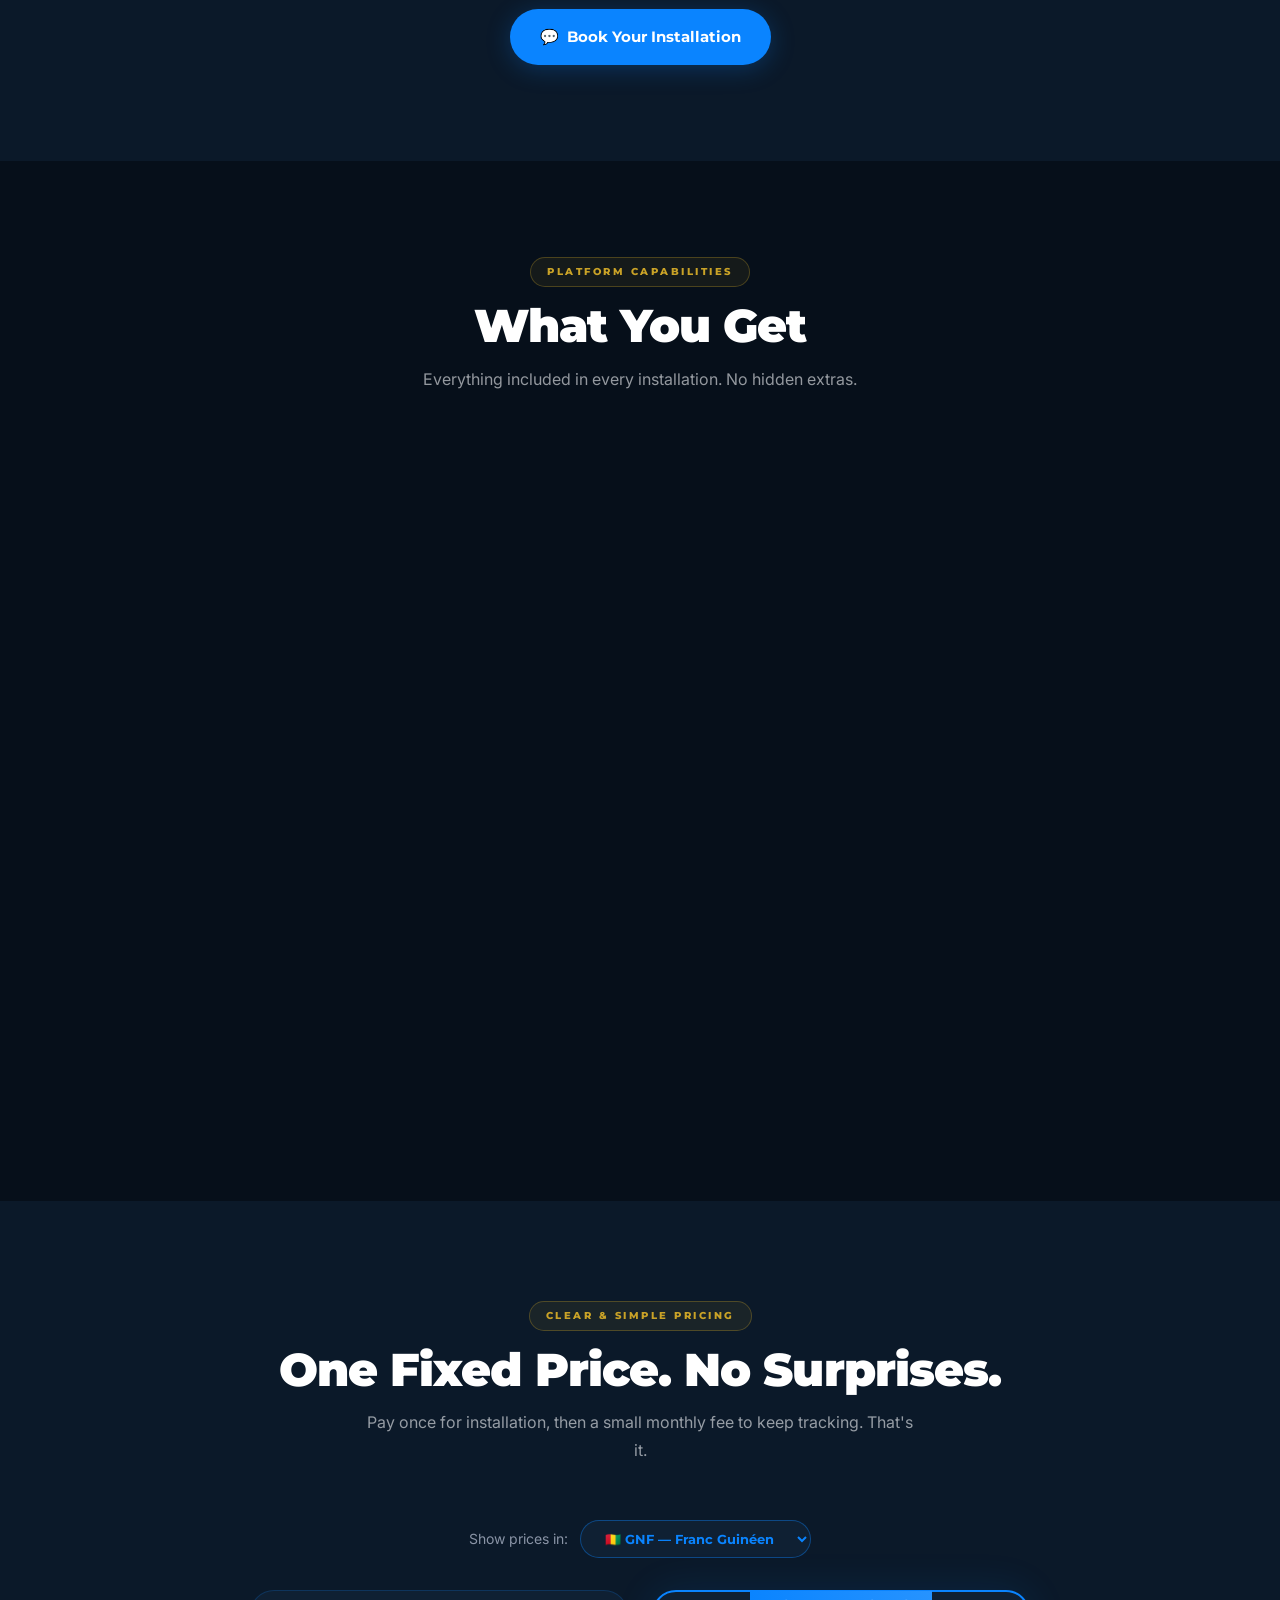
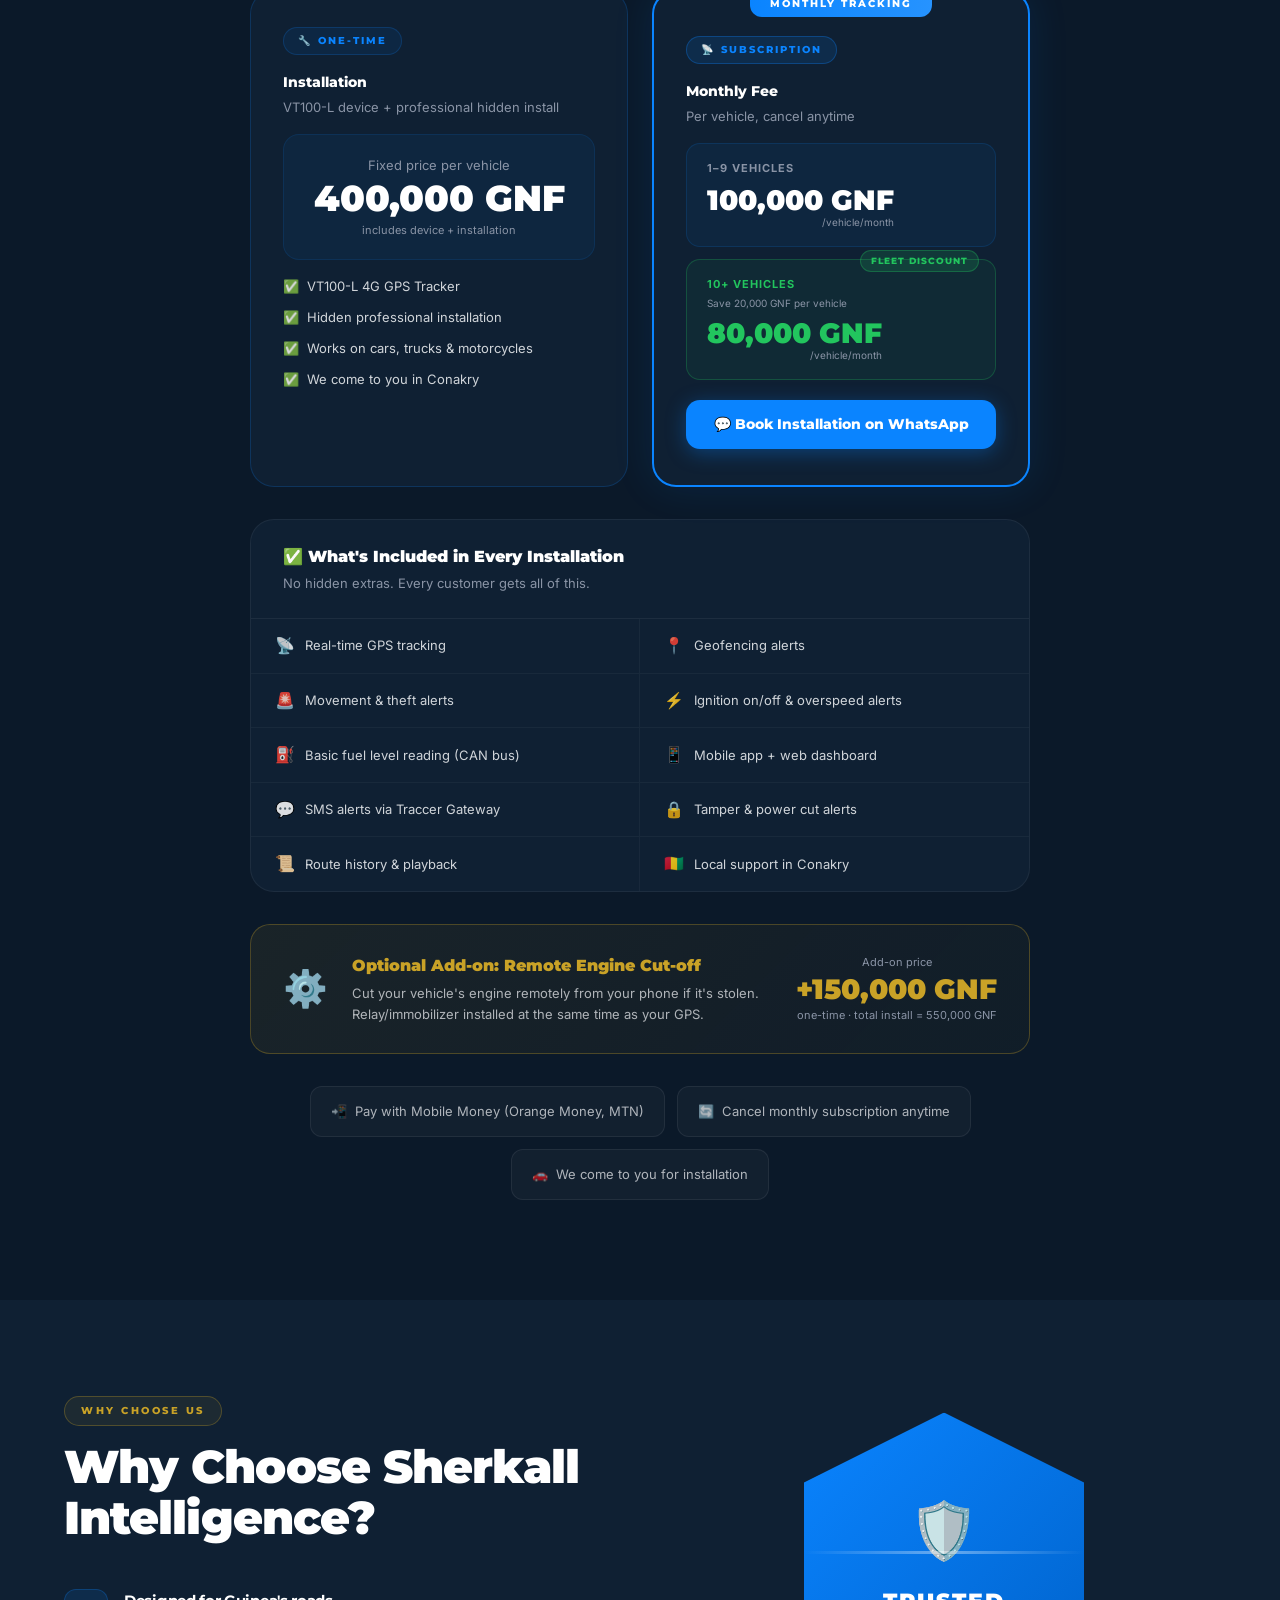
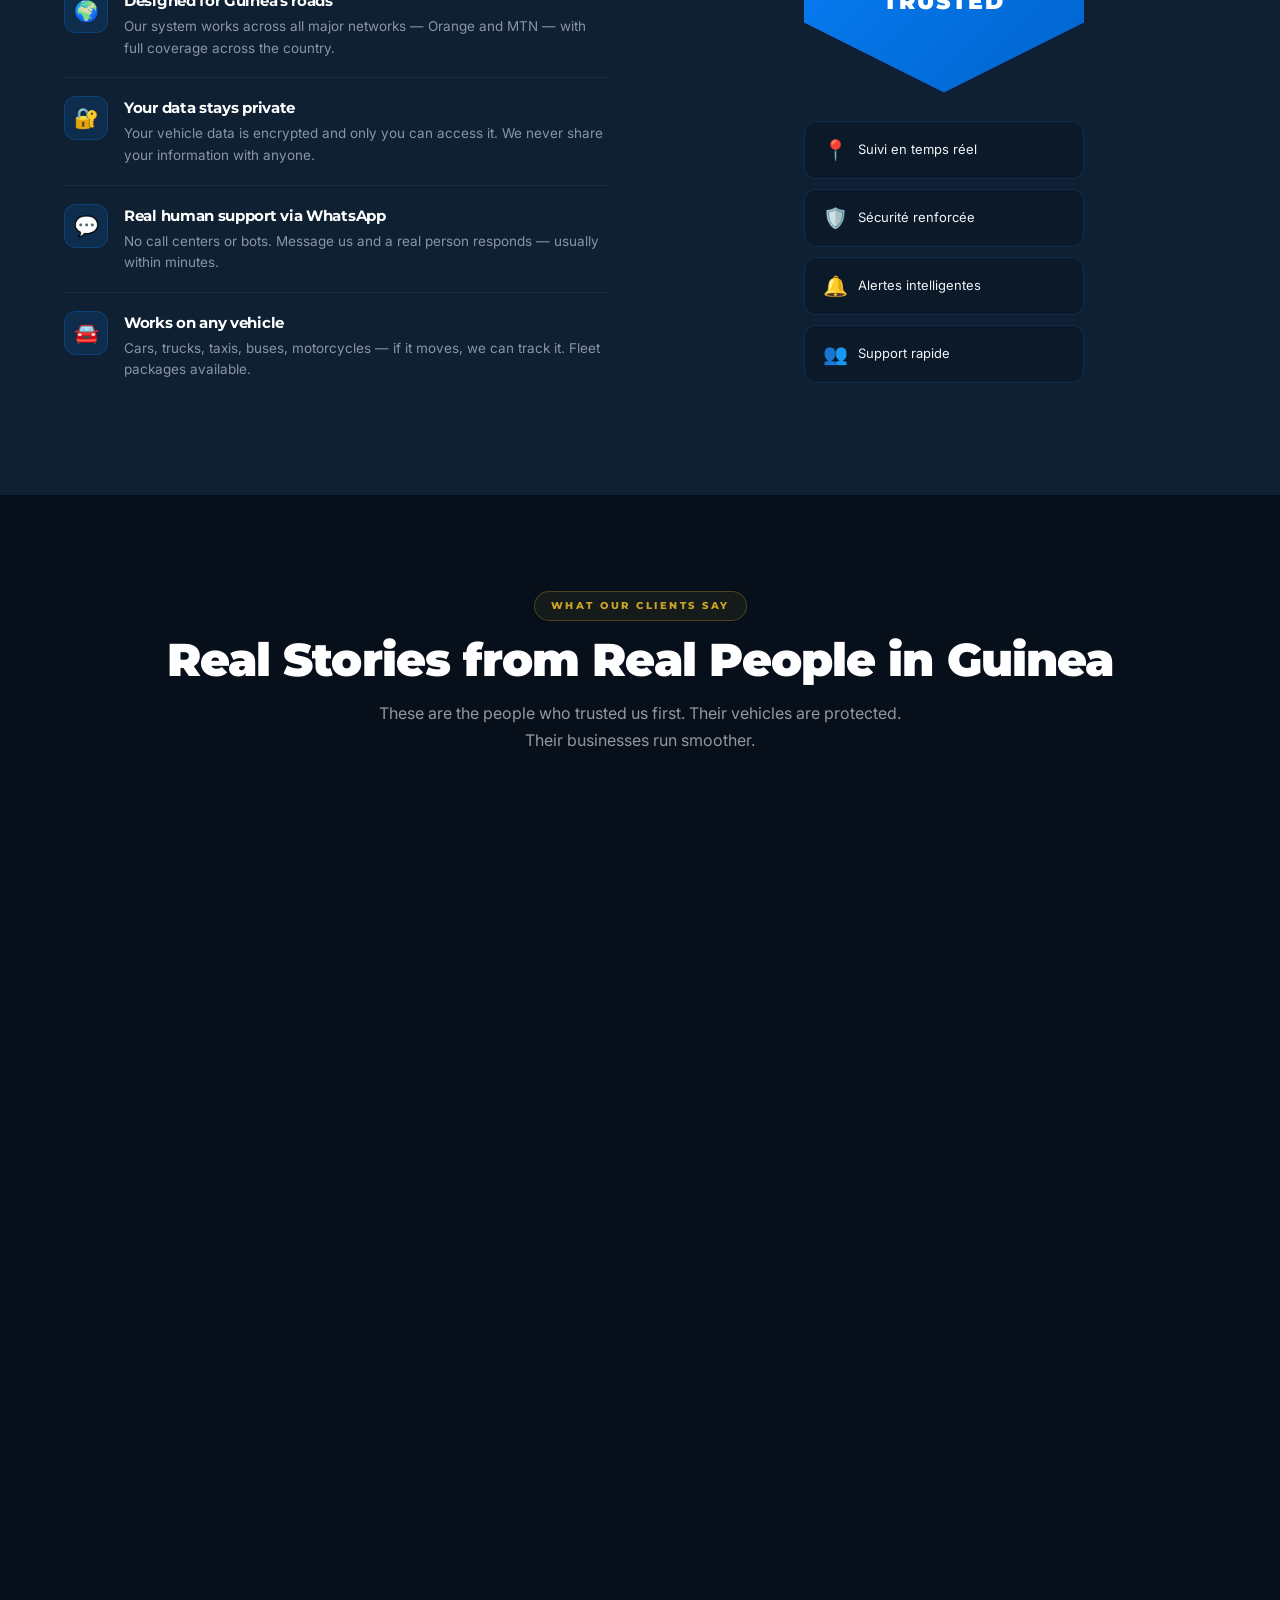
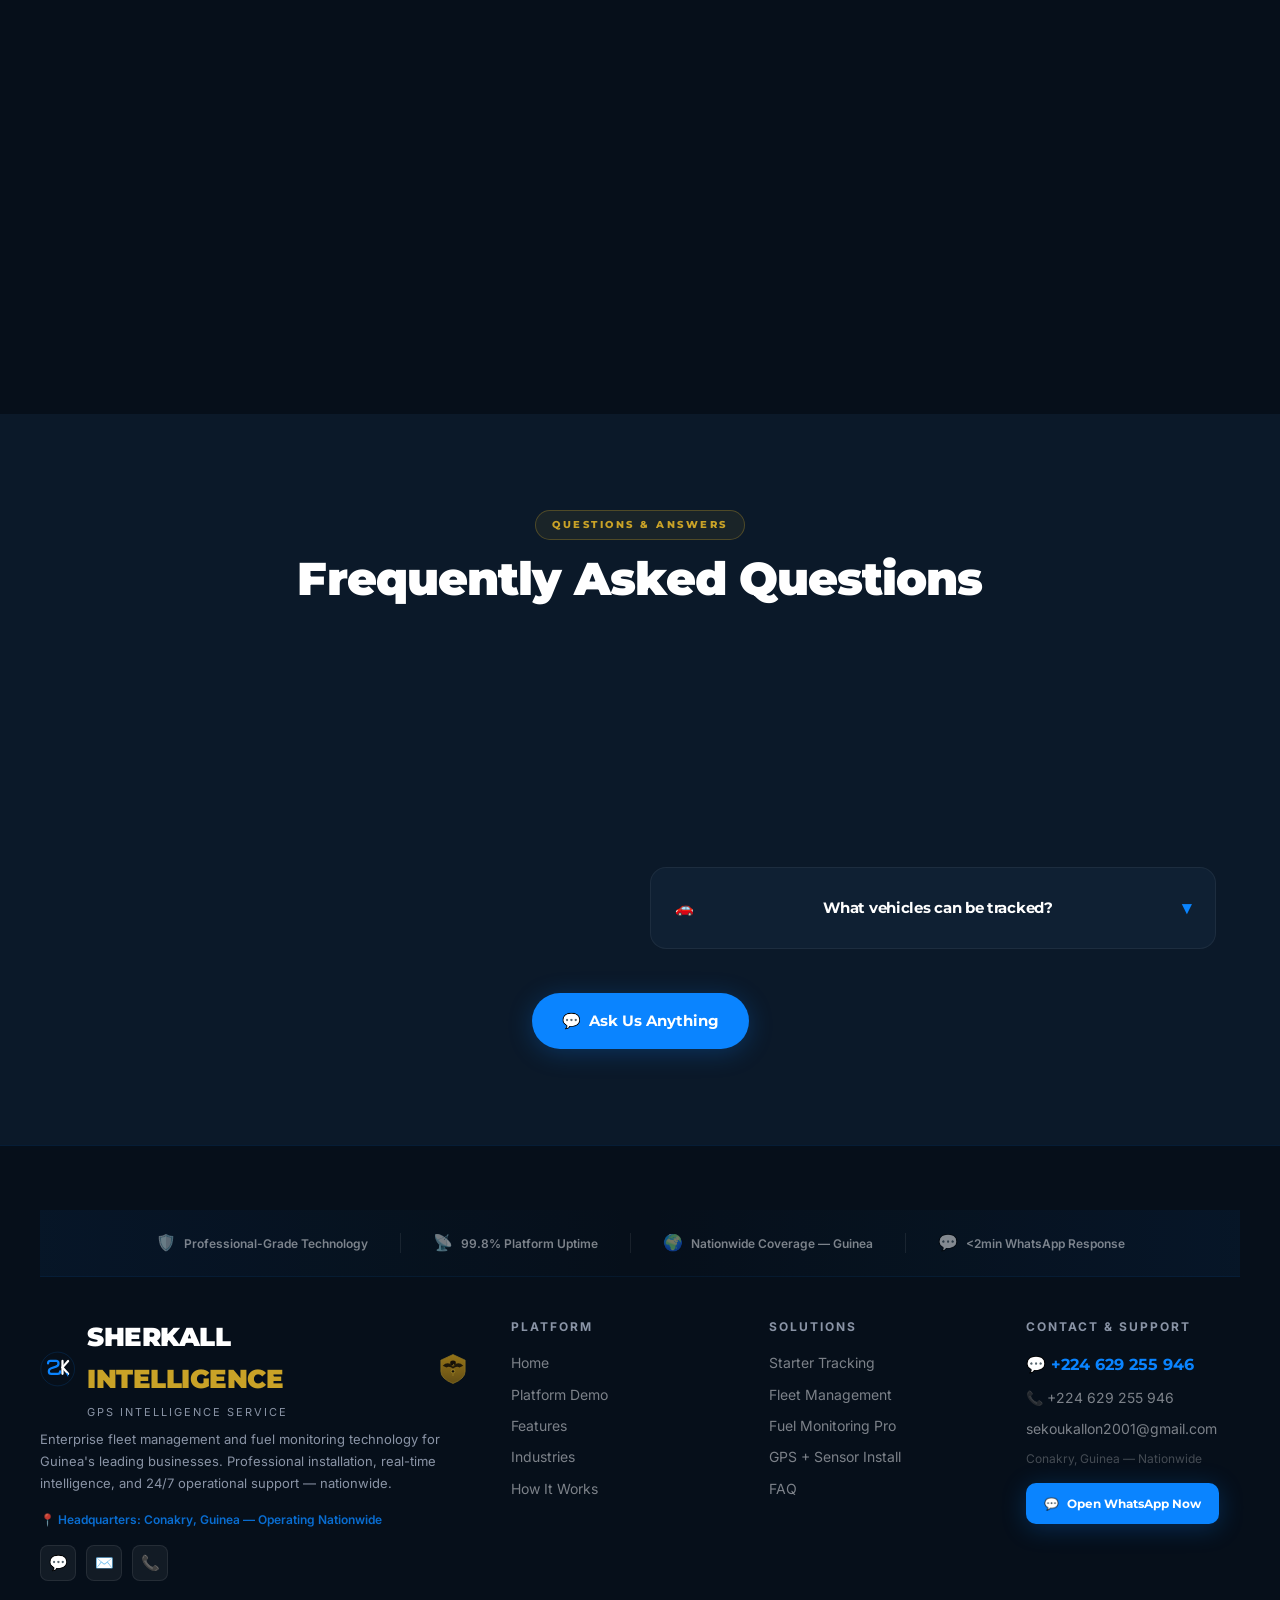
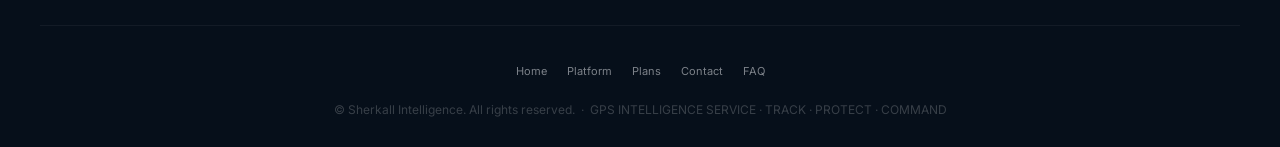
==== commit c68ff131: "Fix testimonials text truncation in French" ====
--- a/index.html
+++ b/index.html
@@ -3729,19 +3729,34 @@
     }
 
     function applyLanguage() {
-        document.querySelectorAll('[data-en]').forEach(el => {
-            // Skip elements whose children also have data-en (nested translatable)
-            const childrenHaveDataEn = Array.from(el.children).some(ch => ch.hasAttribute('data-en'));
-            if (childrenHaveDataEn) return;
-            const val = currentLang === 'en' ? el.getAttribute('data-en') : el.getAttribute('data-fr');
-            if (val !== null) el.textContent = val;
-        });
-        document.documentElement.lang = currentLang;
-        const langBtn = document.getElementById('lang-btn');
-        if (langBtn) {
-            langBtn.textContent = currentLang === 'en' ? '🇫🇷 FR' : '🇬🇧 EN';
-            langBtn.setAttribute('aria-label', currentLang === 'en' ? 'Switch to French' : 'Passer en anglais');
-        }
+    document.querySelectorAll('[data-en]').forEach(el => {
+        const childrenHaveDataEn = Array.from(el.children).some(ch => ch.hasAttribute('data-en'));
+        if (childrenHaveDataEn) return;
+        const attr = currentLang === 'en' ? 'data-en' : 'data-fr';
+        const val = el.getAttribute(attr);
+        if (val !== null && val !== '') {
+            el.innerHTML = '';
+            el.appendChild(document.createTextNode(val));
+        }
+    });
+    document.documentElement.lang = currentLang;
+    const ni = document.getElementById('name-input');
+    const pi = document.getElementById('phone-input');
+    if (ni) ni.placeholder = currentLang === 'en' ? 'Your Name' : 'Votre Nom';
+    if (pi) pi.placeholder = '+224 629 255 946';
+    const fn = document.getElementById('cf-firstname');
+    const ln = document.getElementById('cf-lastname');
+    const em = document.getElementById('cf-email');
+    if (fn) fn.placeholder = currentLang === 'en' ? 'First Name' : 'Prénom';
+    if (ln) ln.placeholder = currentLang === 'en' ? 'Last Name' : 'Nom de famille';
+    if (em) em.placeholder = currentLang === 'en' ? 'email@example.com' : 'email@exemple.com';
+    const btn = document.getElementById('lang-btn');
+    if (btn) {
+        btn.textContent = currentLang === 'en' ? '🇫🇷 FR' : '🇬🇧 EN';
+
+        }
+        
+    }
         // Modal placeholders
         const ni = document.getElementById('name-input');
         const pi = document.getElementById('phone-input');
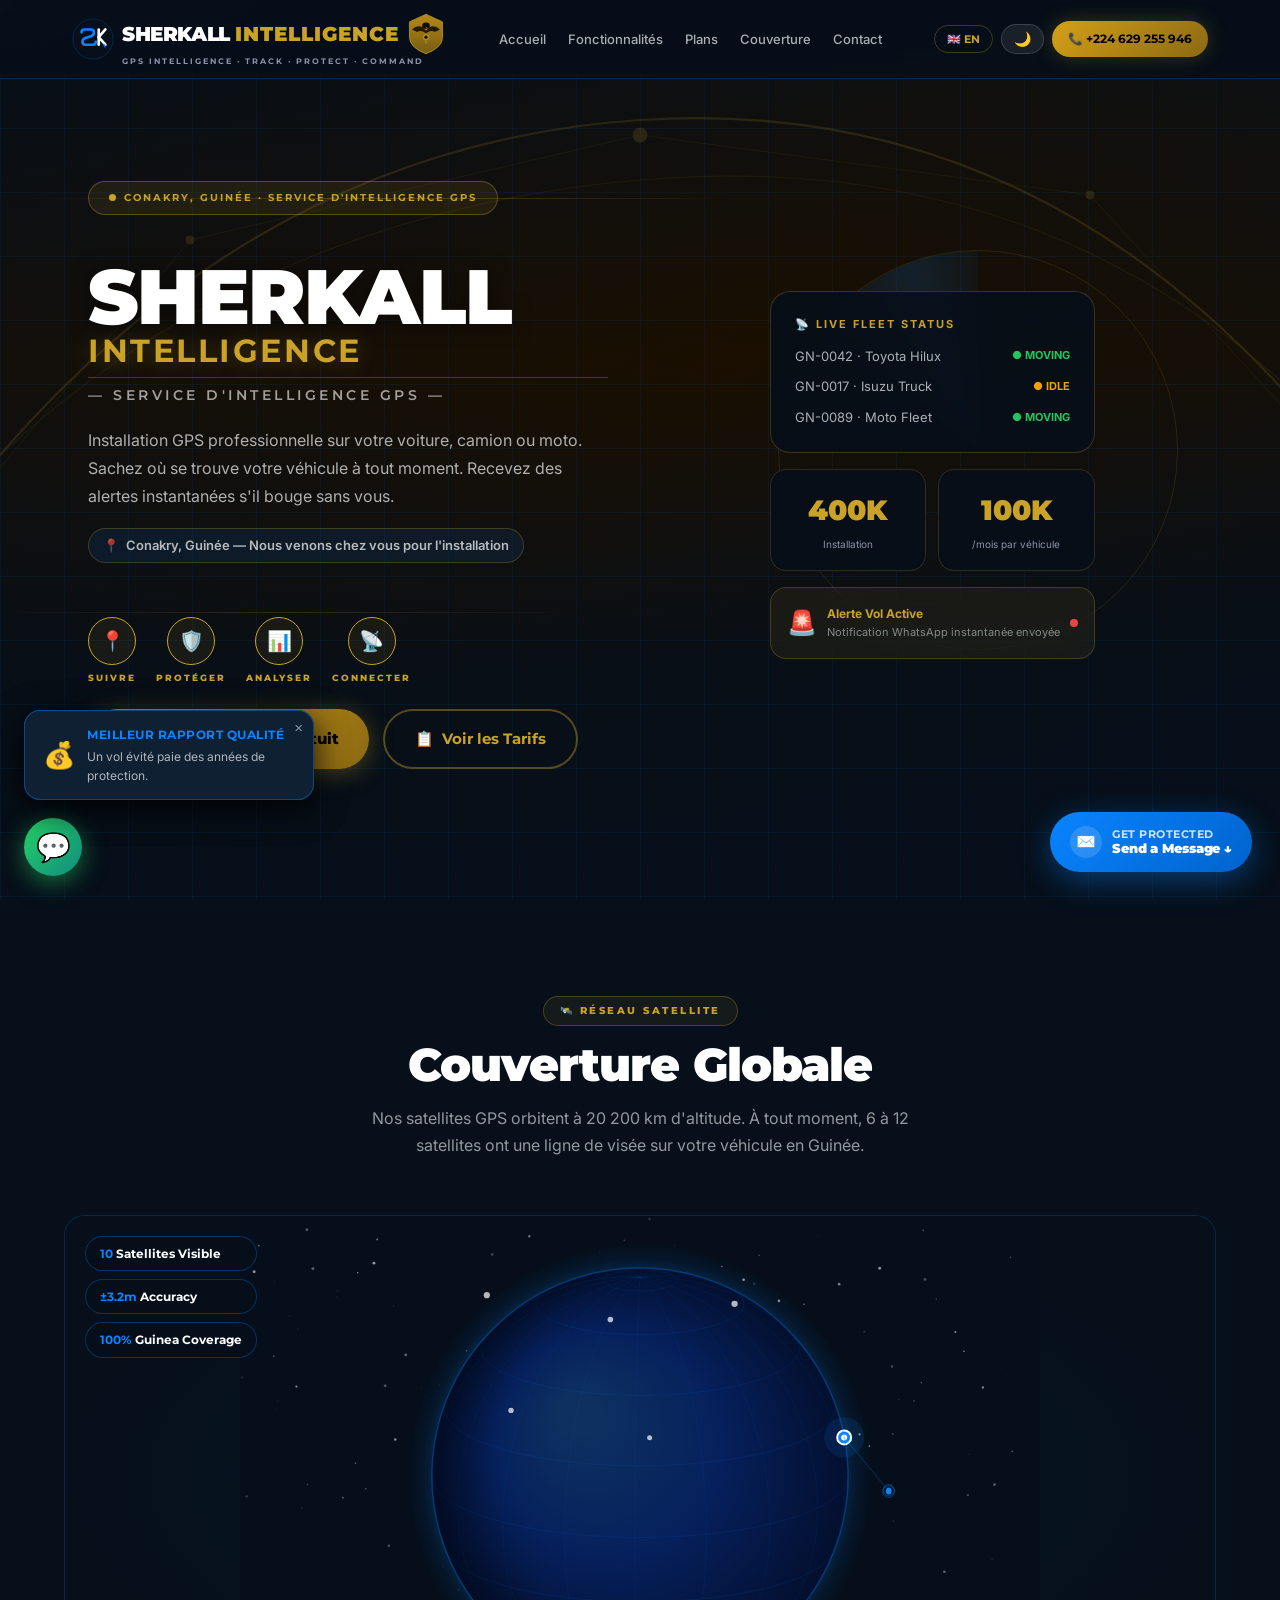
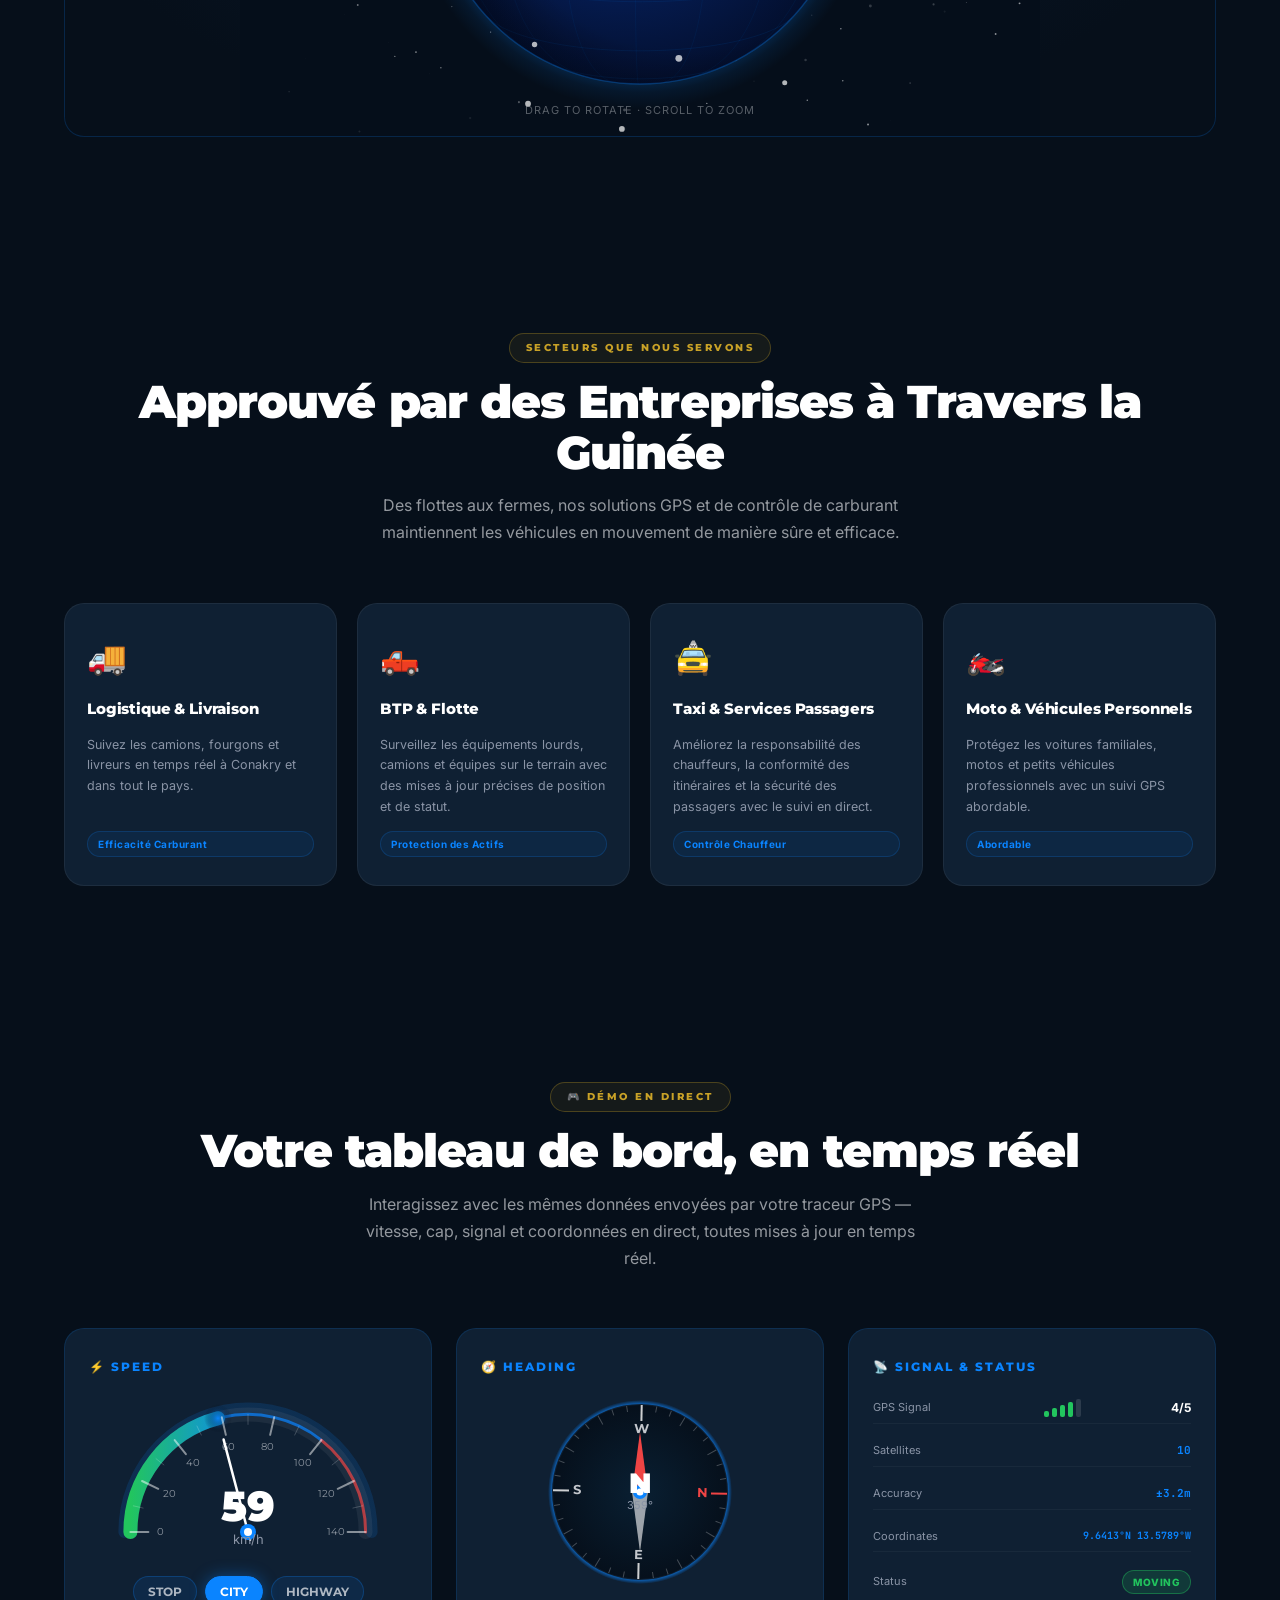
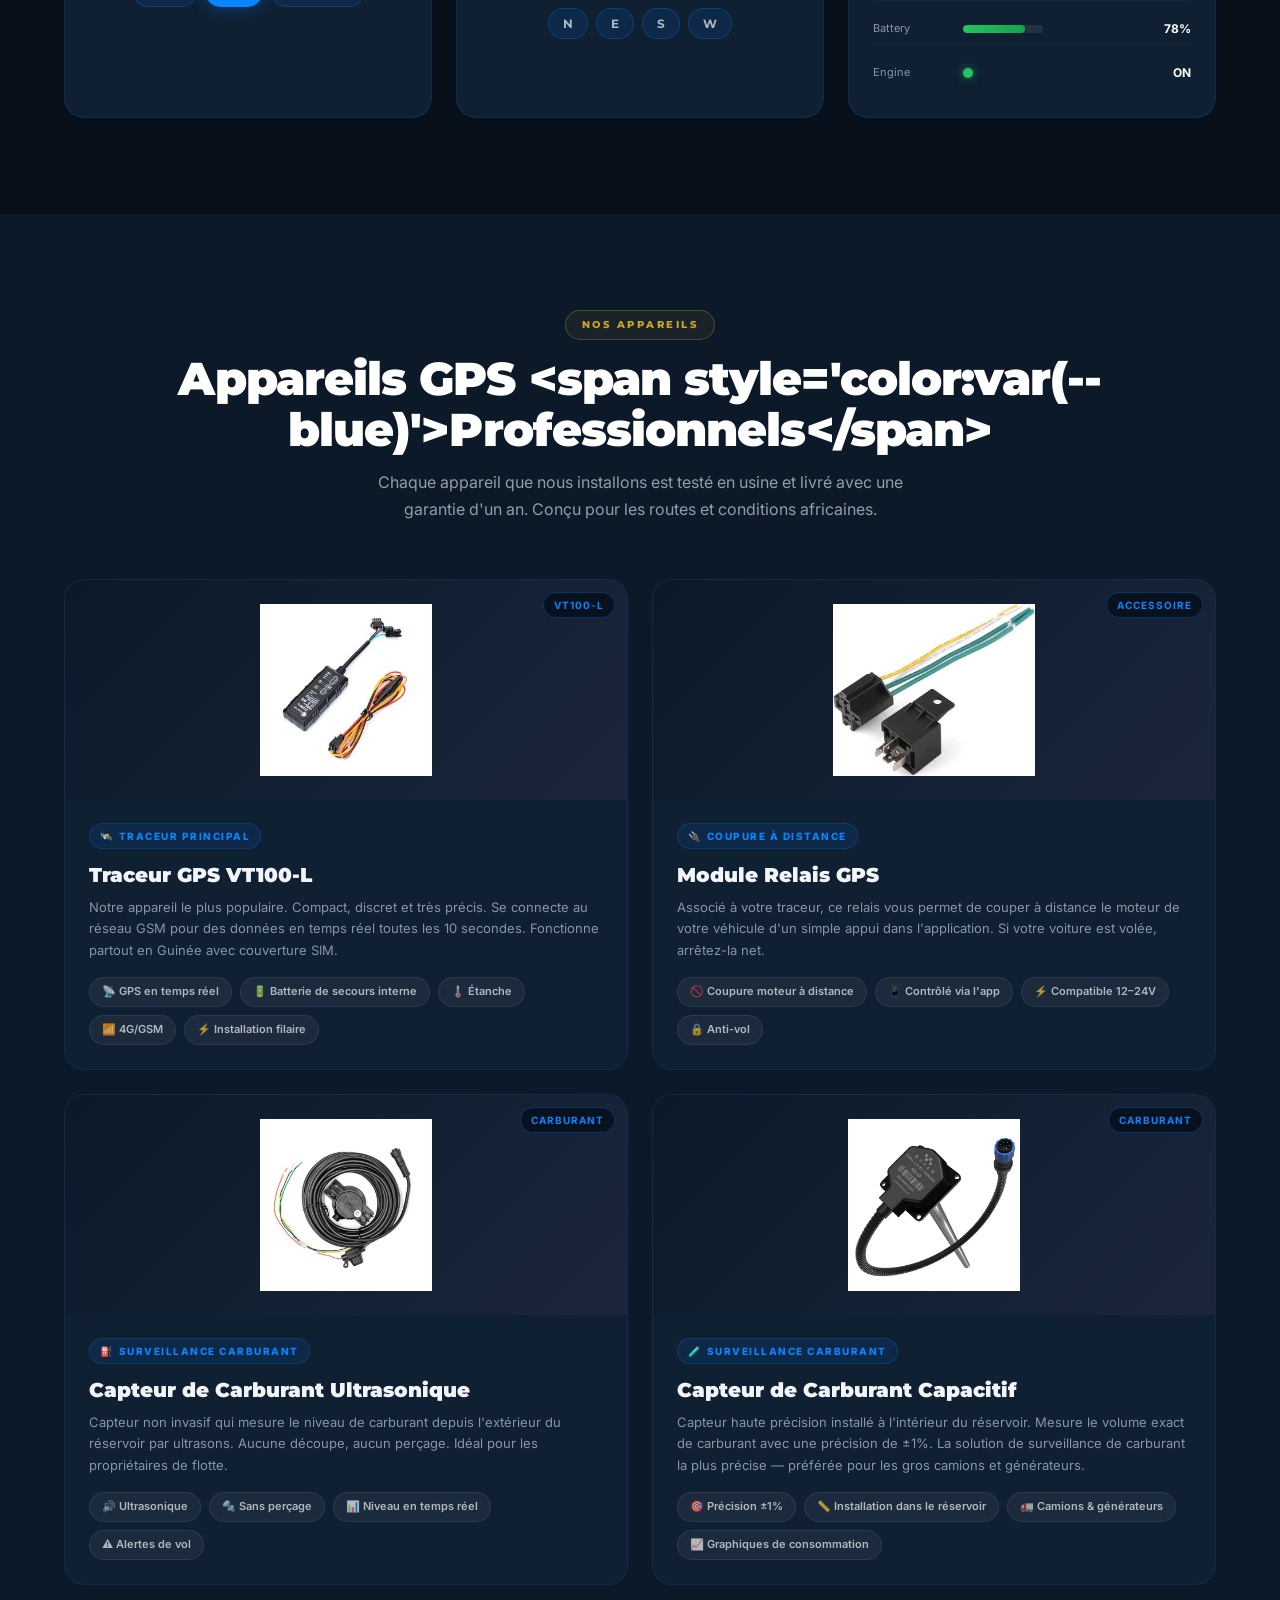
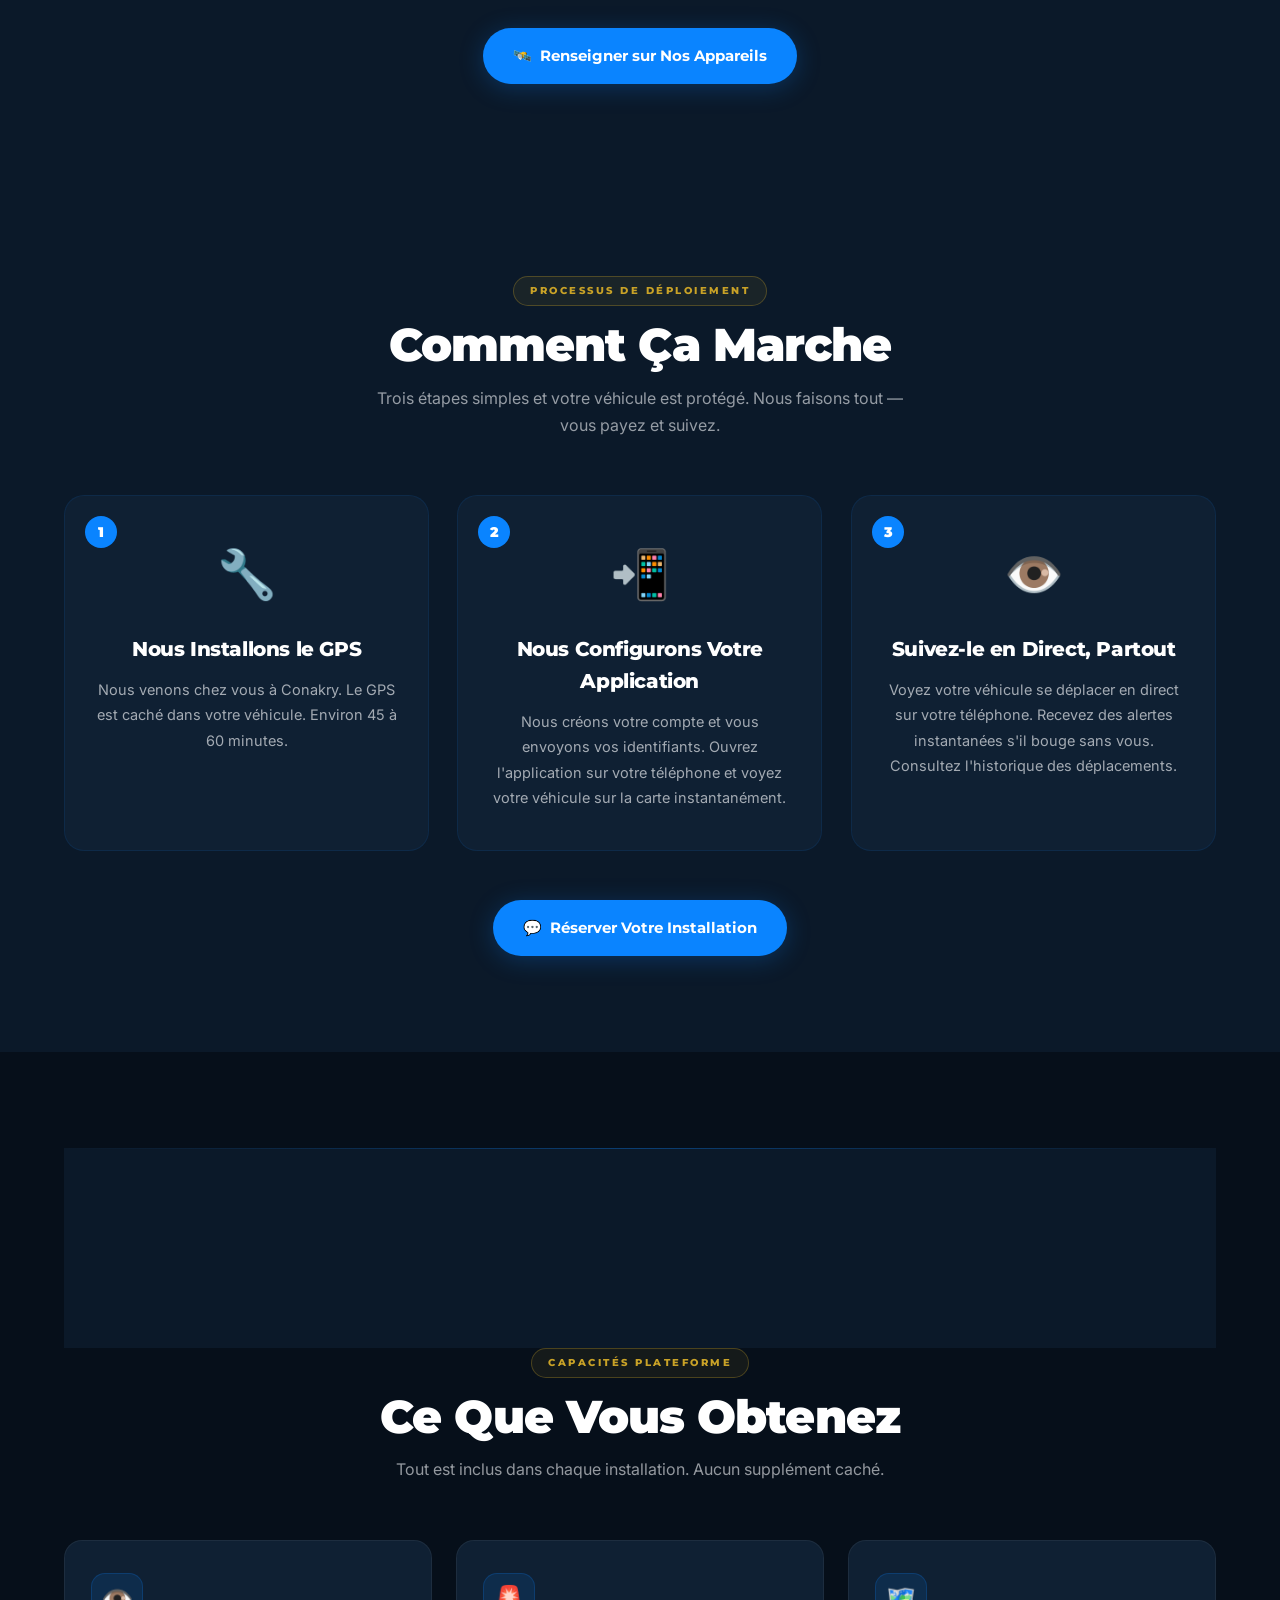
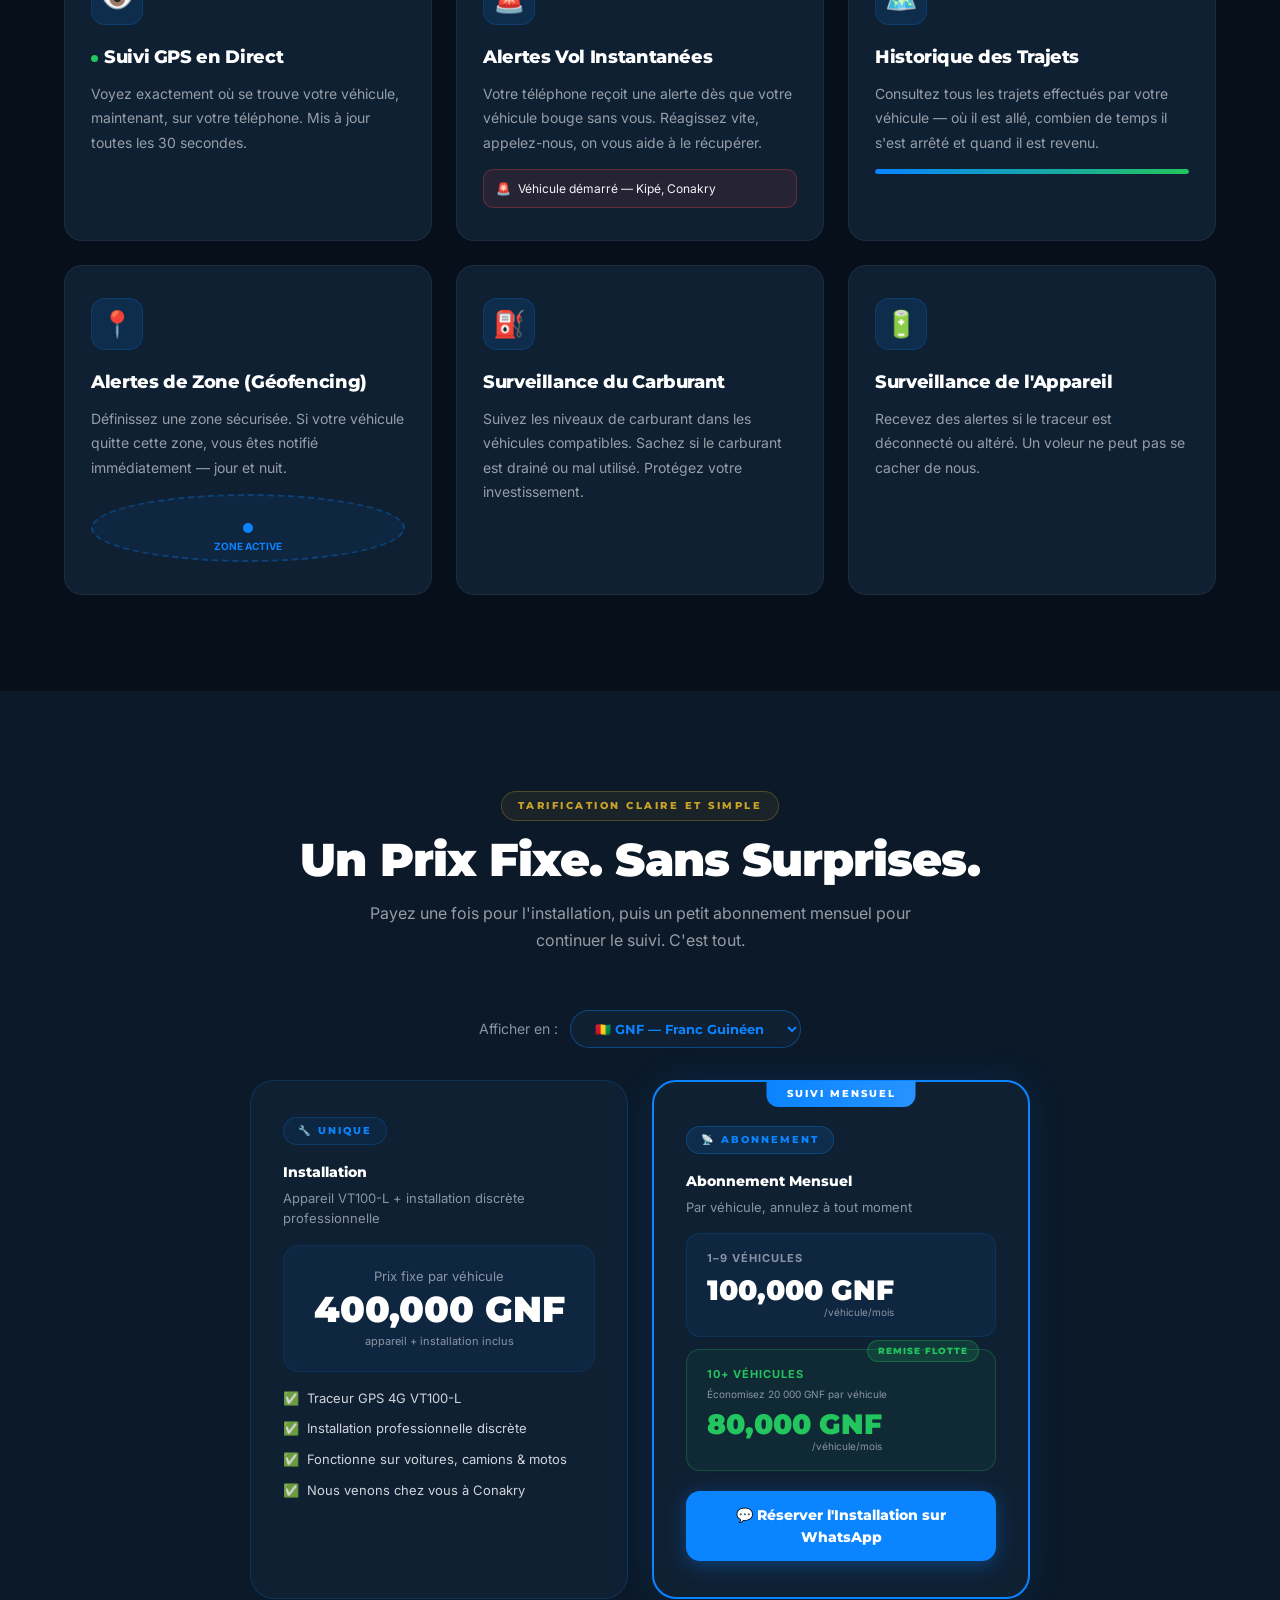
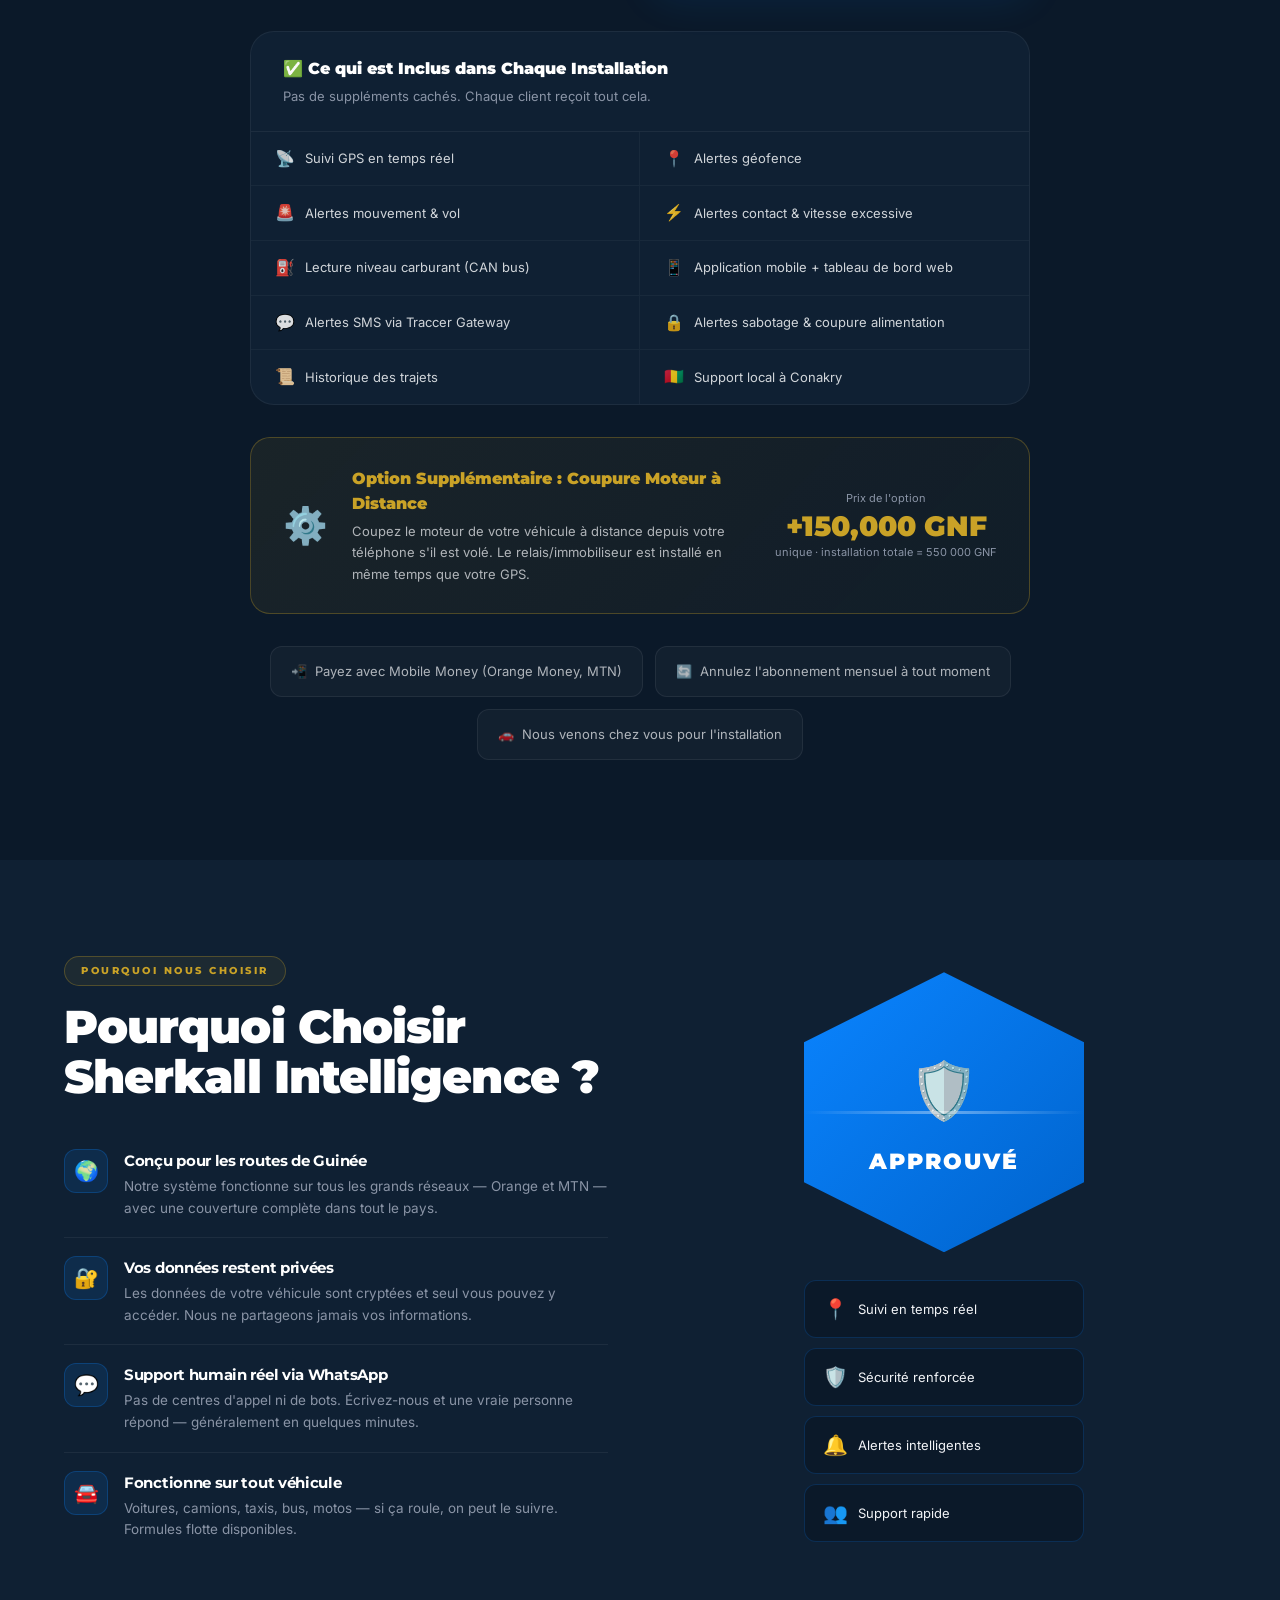
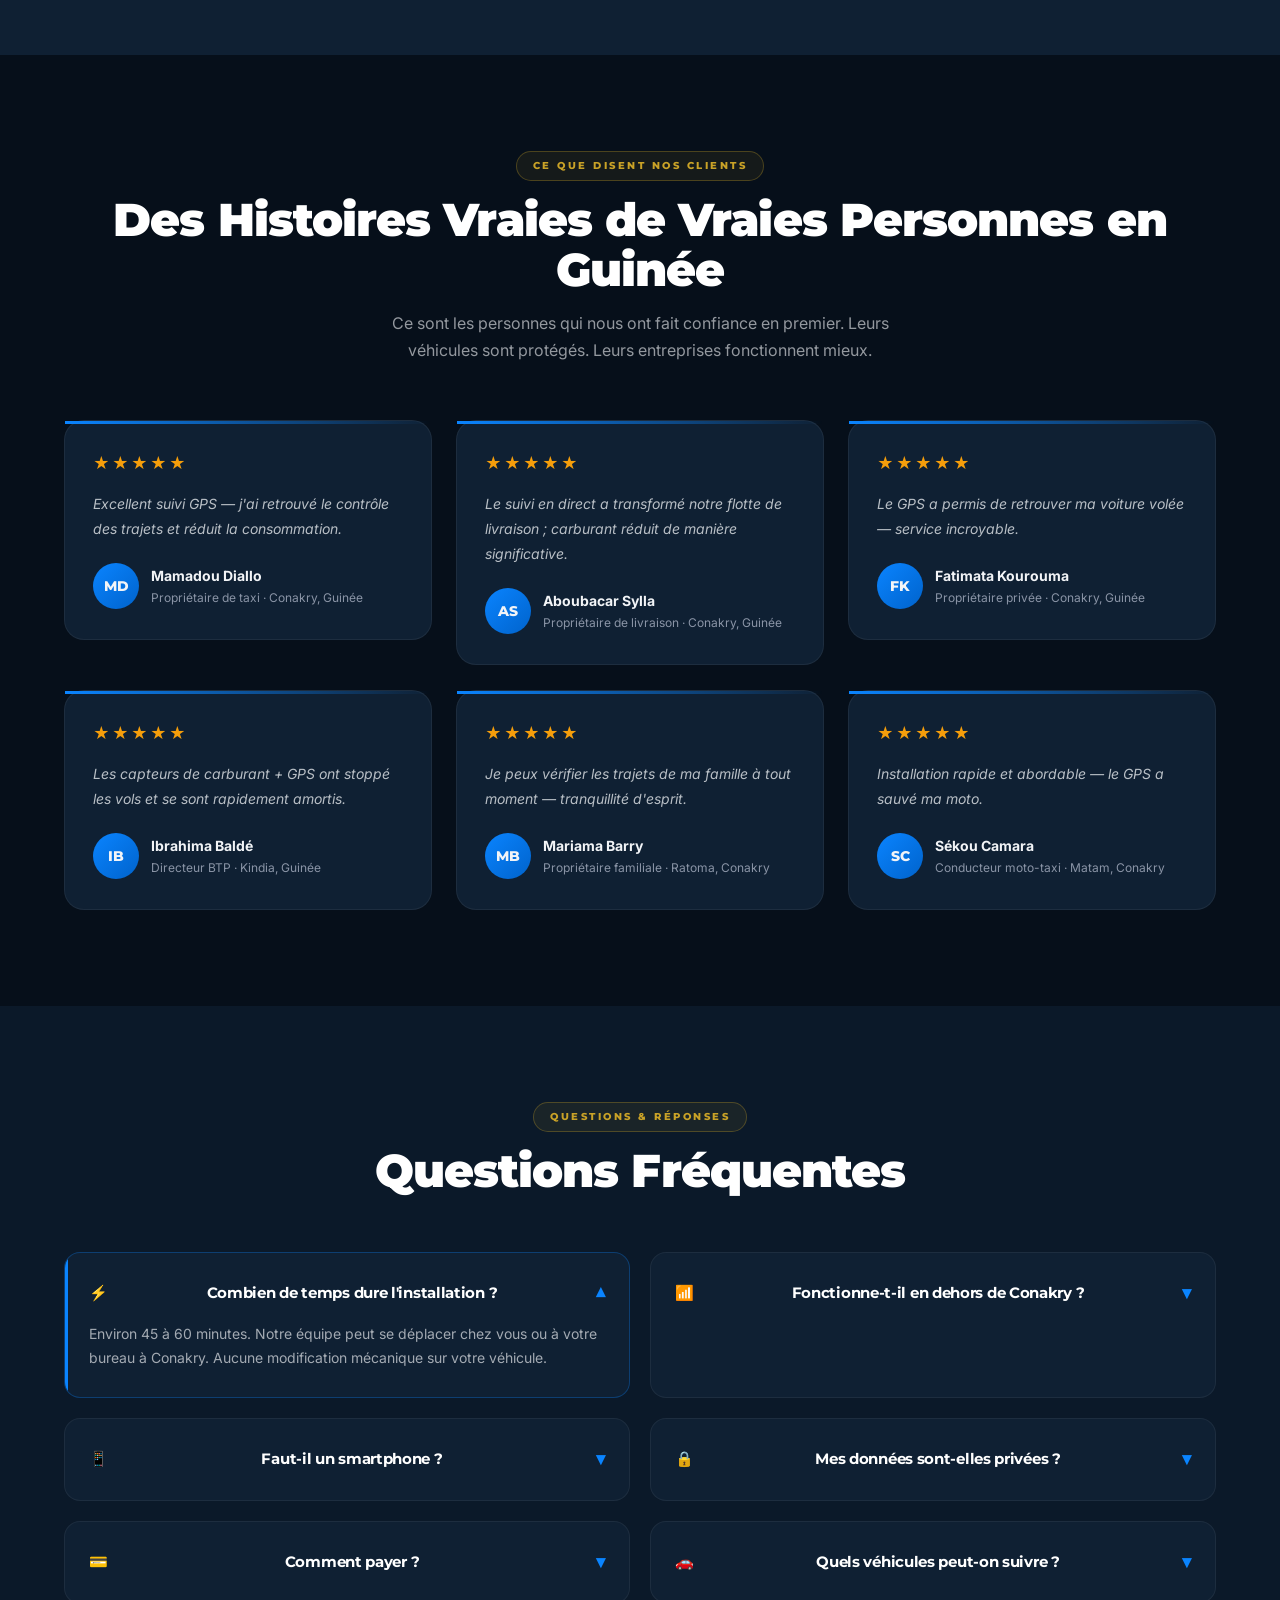
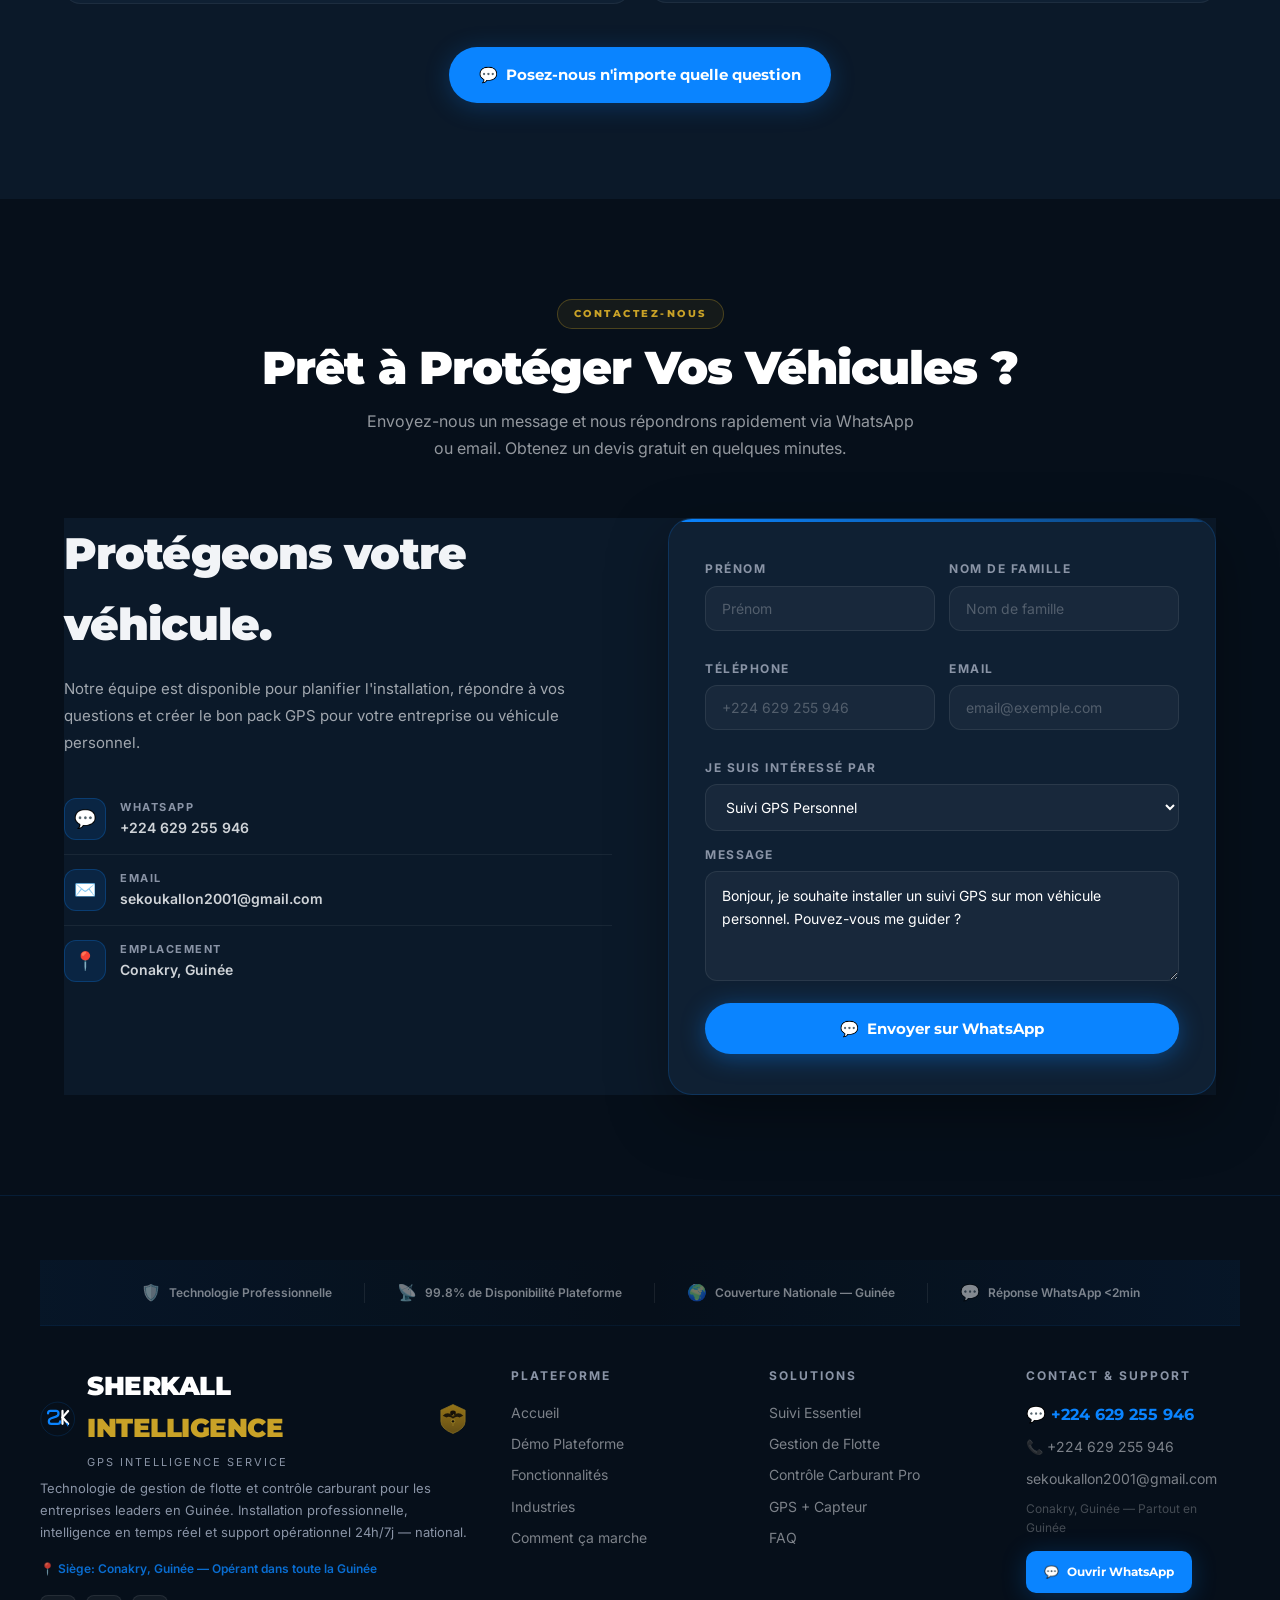
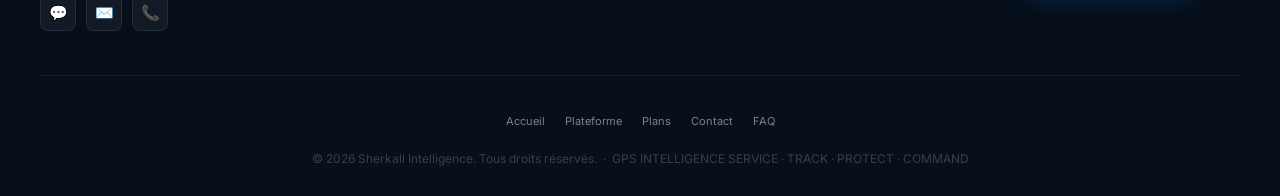
==== commit efebc90e: "Remove lighthouse temp files" ====
--- a/index.html
+++ b/index.html
@@ -1801,8 +1801,7 @@
         }
         .float-wa-label::after { content:''; position:absolute; left:100%; top:50%; transform:translateY(-50%); border:5px solid transparent; border-left-color:#1A202C; }
         .float-wa:hover .float-wa-label { opacity:1; }
-        /* Show only on mobile + tablet */
-        @media (min-width:1024px) { .float-wa { display:none; } }
+        /* Float WA visible on all sizes (desktop previously hid it) */
 
         /* ══════════════════════════════════════════
            DEVICE SHOWCASE SECTION
@@ -2801,12 +2800,13 @@
 </section>
 
 <!-- ── 3D SATELLITE GLOBE ─────────────────────────────────── -->
+<div id="coverage"></div>
 <section id="globe-section" style="background:var(--navy-deep);padding:96px 0;">
     <div class="container">
         <div class="section-head">
-            <div class="section-chip">🛰️ Satellite Network</div>
-            <h2 class="section-title">Global <span style="color:var(--blue)">Coverage</span></h2>
-            <p class="section-sub">Our GPS satellites orbit at 20,200km altitude. At any moment, 6–12 satellites have a clear line of sight to your vehicle in Guinea.</p>
+            <div class="section-chip" data-en="🛰️ Satellite Network" data-fr="🛰️ Réseau Satellite">🛰️ Satellite Network</div>
+            <h2 class="section-title" data-en="Global Coverage" data-fr="Couverture Globale">Global <span style="color:var(--blue)">Coverage</span></h2>
+            <p class="section-sub" data-en="Our GPS satellites orbit at 20,200km altitude. At any moment, 6–12 satellites have a clear line of sight to your vehicle in Guinea." data-fr="Nos satellites GPS orbitent à 20 200 km d'altitude. À tout moment, 6 à 12 satellites ont une ligne de visée sur votre véhicule en Guinée.">Our GPS satellites orbit at 20,200km altitude. At any moment, 6–12 satellites have a clear line of sight to your vehicle in Guinea.</p>
         </div>
         <div class="globe-wrap reveal">
             <canvas id="globeCanvas" role="img" aria-label="Interactive 3D satellite globe showing GPS satellite coverage over Guinea. Drag to rotate, scroll to zoom." tabindex="0"></canvas>
@@ -2821,13 +2821,51 @@
 </section>
 
 
+<!-- ── INDUSTRIES SECTION ─────────────────────────────────── -->
+<section id="industries">
+    <div class="container">
+        <div class="section-head">
+            <div class="section-chip" data-en="Industries We Serve" data-fr="Secteurs que Nous Servons">Industries We Serve</div>
+            <h2 class="section-title" data-en="Trusted by Businesses Across Guinea" data-fr="Approuvé par des Entreprises à Travers la Guinée">Trusted by Businesses Across Guinea</h2>
+            <p class="section-sub" data-en="From fleets to farms, our GPS and fuel monitoring solutions keep vehicles moving safely and efficiently." data-fr="Des flottes aux fermes, nos solutions GPS et de contrôle de carburant maintiennent les véhicules en mouvement de manière sûre et efficace.">From fleets to farms, our GPS and fuel monitoring solutions keep vehicles moving safely and efficiently.</p>
+        </div>
+        <div class="industries-grid">
+            <div class="industry-card">
+                <div class="industry-icon">🚚</div>
+                <h4 data-en="Logistics & Delivery" data-fr="Logistique & Livraison">Logistics & Delivery</h4>
+                <p data-en="Track trucks, vans, and riders in real time across Conakry and nationwide." data-fr="Suivez les camions, fourgons et livreurs en temps réel à Conakry et dans tout le pays.">Track trucks, vans, and riders in real time across Conakry and nationwide.</p>
+                <div class="industry-tag" data-en="Fuel Efficiency" data-fr="Efficacité Carburant">Fuel Efficiency</div>
+            </div>
+            <div class="industry-card">
+                <div class="industry-icon">🛻</div>
+                <h4 data-en="Construction & Fleet" data-fr="BTP & Flotte">Construction & Fleet</h4>
+                <p data-en="Monitor heavy equipment, trucks, and field teams with accurate location and status updates." data-fr="Surveillez les équipements lourds, camions et équipes sur le terrain avec des mises à jour précises de position et de statut.">Monitor heavy equipment, trucks, and field teams with accurate location and status updates.</p>
+                <div class="industry-tag" data-en="Asset Protection" data-fr="Protection des Actifs">Asset Protection</div>
+            </div>
+            <div class="industry-card">
+                <div class="industry-icon">🚖</div>
+                <h4 data-en="Taxi & Passenger Services" data-fr="Taxi & Services Passagers">Taxi & Passenger Services</h4>
+                <p data-en="Improve driver accountability, route compliance, and passenger safety with live tracking." data-fr="Améliorez la responsabilité des chauffeurs, la conformité des itinéraires et la sécurité des passagers avec le suivi en direct.">Improve driver accountability, route compliance, and passenger safety with live tracking.</p>
+                <div class="industry-tag" data-en="Driver Control" data-fr="Contrôle Chauffeur">Driver Control</div>
+            </div>
+            <div class="industry-card">
+                <div class="industry-icon">🏍️</div>
+                <h4 data-en="Motorcycle & Personal Vehicles" data-fr="Moto & Véhicules Personnels">Motorcycle & Personal Vehicles</h4>
+                <p data-en="Protect family cars, motorcycles, and small business vehicles with affordable GPS monitoring." data-fr="Protégez les voitures familiales, motos et petits véhicules professionnels avec un suivi GPS abordable.">Protect family cars, motorcycles, and small business vehicles with affordable GPS monitoring.</p>
+                <div class="industry-tag" data-en="Affordable" data-fr="Abordable">Affordable</div>
+            </div>
+        </div>
+    </div>
+</section>
+
+
 <!-- ── LIVE DASHBOARD: SPEEDOMETER + COMPASS ─────────────── -->
 <section id="live-demo" style="background:var(--navy-deep);padding:96px 0;">
     <div class="container">
         <div class="section-head">
-            <div class="section-chip">🎮 Live Demo</div>
-            <h2 class="section-title">Your Dashboard, <span style="color:var(--blue)">In Real Time</span></h2>
-            <p class="section-sub">Interact with the same data your GPS tracker sends — speed, heading, signal strength, and live coordinates, all updating in real time.</p>
+            <div class="section-chip" data-en="🎮 Live Demo" data-fr="🎮 Démo en direct">🎮 Live Demo</div>
+            <h2 class="section-title" data-en="Your Dashboard, In Real Time" data-fr="Votre tableau de bord, en temps réel">Your Dashboard, <span style="color:var(--blue)">In Real Time</span></h2>
+            <p class="section-sub" data-en="Interact with the same data your GPS tracker sends — speed, heading, signal strength, and live coordinates, all updating in real time." data-fr="Interagissez avec les mêmes données envoyées par votre traceur GPS — vitesse, cap, signal et coordonnées en direct, toutes mises à jour en temps réel.">Interact with the same data your GPS tracker sends — speed, heading, signal strength, and live coordinates, all updating in real time.</p>
         </div>
         <div class="dashboard-demo-grid">
             <!-- Speedometer -->
@@ -2841,9 +2879,9 @@
                     </div>
                 </div>
                 <div class="dash-controls">
-                    <button class="dash-btn" onclick="setDemoSpeed(0)">STOP</button>
-                    <button class="dash-btn active" onclick="setDemoSpeed(60)">CITY</button>
-                    <button class="dash-btn" onclick="setDemoSpeed(110)">HIGHWAY</button>
+                    <button class="dash-btn" onclick="setDemoSpeed(event,0)">STOP</button>
+                    <button class="dash-btn active" onclick="setDemoSpeed(event,60)">CITY</button>
+                    <button class="dash-btn" onclick="setDemoSpeed(event,110)">HIGHWAY</button>
                 </div>
             </div>
 
@@ -3046,6 +3084,7 @@
 <!-- ── FEATURES ─────────────────────────────────────────── -->
 <section id="features">
     <div class="container">
+        <div id="platform"></div>
         <div class="section-head">
             <div class="section-chip" data-en="Platform Capabilities" data-fr="Capacités Plateforme">Platform Capabilities</div>
             <h2 class="section-title" data-en="What You Get" data-fr="Ce Que Vous Obtenez">What You Get</h2>
@@ -3333,11 +3372,7 @@
             <!-- Testimonial 1 -->
             <div class="testimonial-card reveal">
                 <div class="stars">★★★★★</div>
-                <p class="testimonial-text"
-                   data-en='"Before Sherkall Intelligence, I had no idea what my taxi driver was doing with my car all day. He was taking passengers on routes I never authorized, burning extra fuel and putting mileage on the vehicle I was paying for. After the installation, I opened the app the very first day and saw him 15 kilometers from where he was supposed to be. I called him immediately. Since then, the routes have been correct, fuel costs dropped, and he knows I can check at any time. This is not just GPS — it is control over my own business."'
-                   data-fr='"Avant Sherkall Intelligence, je n'avais aucune idée de ce que mon chauffeur de taxi faisait avec ma voiture toute la journée. Il prenait des passagers sur des routes que je n'avais jamais autorisées, brûlait du carburant supplémentaire et ajoutait des kilomètres au véhicule que je payais. Après l'installation, j'ai ouvert l'application le premier jour même et je l'ai vu à 15 kilomètres de l'endroit où il était censé être. Je l'ai appelé immédiatement. Depuis, les itinéraires sont corrects, les coûts de carburant ont baissé, et il sait que je peux vérifier à tout moment. Ce n'est pas juste un GPS — c'est le contrôle de ma propre affaire."'>
-                    "Before Sherkall Intelligence, I had no idea what my taxi driver was doing with my car all day. He was taking passengers on routes I never authorized, burning extra fuel and putting mileage on the vehicle I was paying for. After the installation, I opened the app the very first day and saw him 15 kilometers from where he was supposed to be. I called him immediately. Since then, the routes have been correct, fuel costs dropped, and he knows I can check at any time. This is not just GPS — it is control over my own business."
-                </p>
+                <p class="testimonial-text" data-en="Great GPS tracking — I regained control of routes and cut fuel costs." data-fr="Excellent suivi GPS — j'ai retrouvé le contrôle des trajets et réduit la consommation.">Great GPS tracking — I regained control of routes and cut fuel costs.</p>
                 <div class="testimonial-author">
                     <div class="author-avatar">MD</div>
                     <div>
@@ -3350,11 +3385,7 @@
             <!-- Testimonial 2 -->
             <div class="testimonial-card reveal reveal-delay-1">
                 <div class="stars">★★★★★</div>
-                <p class="testimonial-text"
-                   data-en='"We run a delivery business with six vehicles across Conakry. Before, we had no visibility — drivers would say they were stuck in traffic but we never knew if that was true. After Sherkall Intelligence installed GPS on all six vehicles, everything changed. We can see every vehicle live, replay any route from any day, and we caught one driver who was using the company van for personal trips on weekends. We confronted him with the route history on the app — he could not deny it. Our fuel bill dropped by almost 30 percent in the first month. Worth every franc."'
-                   data-fr='"Nous gérons une entreprise de livraison avec six véhicules à Conakry. Avant, nous n'avions aucune visibilité — les chauffeurs disaient qu'ils étaient coincés dans les embouteillages mais nous ne savions jamais si c'était vrai. Après que Sherkall Intelligence a installé le GPS sur les six véhicules, tout a changé. Nous pouvons voir chaque véhicule en direct, rejouer n'importe quel itinéraire de n'importe quel jour, et nous avons surpris un chauffeur qui utilisait le fourgon de l'entreprise pour des trajets personnels le week-end. Nous l'avons confronté avec l'historique des itinéraires sur l'application — il ne pouvait pas le nier. Notre facture de carburant a baissé de près de 30 % le premier mois. Ça vaut chaque franc."'>
-                    "We run a delivery business with six vehicles across Conakry. Before, we had no visibility — drivers would say they were stuck in traffic but we never knew if that was true. After Sherkall Intelligence installed GPS on all six vehicles, everything changed. We can see every vehicle live, replay any route from any day, and we caught one driver who was using the company van for personal trips on weekends. We confronted him with the route history on the app — he could not deny it. Our fuel bill dropped by almost 30 percent in the first month. Worth every franc."
-                </p>
+                <p class="testimonial-text" data-en="Live tracking transformed our delivery fleet; fuel costs fell significantly." data-fr="Le suivi en direct a transformé notre flotte de livraison ; carburant réduit de manière significative.">Live tracking transformed our delivery fleet; fuel costs fell significantly.</p>
                 <div class="testimonial-author">
                     <div class="author-avatar">AS</div>
                     <div>
@@ -3367,11 +3398,7 @@
             <!-- Testimonial 3 -->
             <div class="testimonial-card reveal reveal-delay-2">
                 <div class="stars">★★★★★</div>
-                <p class="testimonial-text"
-                   data-en='"My car was stolen from outside my house at night. I was devastated — it was a Toyota Hilux, not easy to replace. My neighbor told me about Sherkall Intelligence and I remembered I had installed the GPS two months earlier. I opened the app shaking, not even sure it would work. The car appeared on the map immediately. It was moving toward Coyah. I called the police, gave them the live location from my phone, and they intercepted the vehicle on the road. I had my car back before sunrise. Without that GPS, I would have lost everything. I have already told fifteen people about this service."'
-                   data-fr='"Ma voiture a été volée devant ma maison la nuit. J'étais dévasté — c'était un Toyota Hilux, pas facile à remplacer. Mon voisin m'a parlé de Sherkall Intelligence et je me suis souvenu que j'avais installé le GPS deux mois plus tôt. J'ai ouvert l'application en tremblant, pas même sûr que ça fonctionnerait. La voiture est apparue sur la carte immédiatement. Elle se dirigeait vers Coyah. J'ai appelé la police, leur ai donné la position en direct depuis mon téléphone, et ils ont intercepté le véhicule sur la route. J'ai récupéré ma voiture avant le lever du soleil. Sans ce GPS, j'aurais tout perdu. J'ai déjà parlé de ce service à quinze personnes."'>
-                    "My car was stolen from outside my house at night. I was devastated — it was a Toyota Hilux, not easy to replace. My neighbor told me about Sherkall Intelligence and I remembered I had installed the GPS two months earlier. I opened the app shaking, not even sure it would work. The car appeared on the map immediately. It was moving toward Coyah. I called the police, gave them the live location from my phone, and they intercepted the vehicle on the road. I had my car back before sunrise. Without that GPS, I would have lost everything. I have already told fifteen people about this service."
-                </p>
+                <p class="testimonial-text" data-en="GPS helped recover my stolen car — incredible service." data-fr="Le GPS a permis de retrouver ma voiture volée — service incroyable.">GPS helped recover my stolen car — incredible service.</p>
                 <div class="testimonial-author">
                     <div class="author-avatar">FK</div>
                     <div>
@@ -3384,11 +3411,7 @@
             <!-- Testimonial 4 -->
             <div class="testimonial-card reveal">
                 <div class="stars">★★★★★</div>
-                <p class="testimonial-text"
-                   data-en='"I manage a construction company with heavy equipment and vehicles spread across three sites in Guinea. The problem was always the same — vehicles would disappear for hours and we could never account for where they were or what they were doing. Fuel was going missing from the tanks constantly. After Sherkall Intelligence installed GPS with fuel sensors on our trucks, we identified the problem within one week. Two vehicles were being driven to unauthorized locations during lunch breaks, and fuel was being siphoned at one of the sites. We addressed both issues immediately. The system paid for itself in the first month from fuel savings alone."'
-                   data-fr='"Je gère une entreprise de construction avec des équipements lourds et des véhicules répartis sur trois chantiers en Guinée. Le problème était toujours le même — les véhicules disparaissaient pendant des heures et nous ne pouvions jamais savoir où ils étaient ni ce qu'ils faisaient. Le carburant disparaissait constamment des réservoirs. Après que Sherkall Intelligence a installé le GPS avec des capteurs de carburant sur nos camions, nous avons identifié le problème en une semaine. Deux véhicules étaient conduits vers des endroits non autorisés pendant les pauses déjeuner, et du carburant était siphonné sur l'un des chantiers. Nous avons résolu les deux problèmes immédiatement. Le système s'est remboursé le premier mois rien qu'avec les économies de carburant."'>
-                    "I manage a construction company with heavy equipment and vehicles spread across three sites in Guinea. The problem was always the same — vehicles would disappear for hours and we could never account for where they were or what they were doing. Fuel was going missing from the tanks constantly. After Sherkall Intelligence installed GPS with fuel sensors on our trucks, we identified the problem within one week. Two vehicles were being driven to unauthorized locations during lunch breaks, and fuel was being siphoned at one of the sites. We addressed both issues immediately. The system paid for itself in the first month from fuel savings alone."
-                </p>
+                <p class="testimonial-text" data-en="Fuel sensors + GPS stopped thefts and paid for themselves quickly." data-fr="Les capteurs de carburant + GPS ont stoppé les vols et se sont rapidement amortis.">Fuel sensors + GPS stopped thefts and paid for themselves quickly.</p>
                 <div class="testimonial-author">
                     <div class="author-avatar">IB</div>
                     <div>
@@ -3401,11 +3424,7 @@
             <!-- Testimonial 5 -->
             <div class="testimonial-card reveal reveal-delay-1">
                 <div class="stars">★★★★★</div>
-                <p class="testimonial-text"
-                   data-en='"As a mother, knowing where my children are is everything. My son drives to university every day and I used to worry constantly — the roads in Conakry are not always safe. After installing Sherkall Intelligence on the family car, I can check the app at any moment. I know when he leaves, which route he takes, when he arrives, and when he starts driving back home. When he was late one evening, I checked the app instead of panicking and saw the car was parked at a friend's house in Ratoma — I called him and everything was fine. This GPS is not just for business. It is for peace of mind as a parent."'
-                   data-fr='"En tant que mère, savoir où sont mes enfants est primordial. Mon fils conduit à l'université chaque jour et je m'inquiétais constamment — les routes à Conakry ne sont pas toujours sûres. Après avoir installé Sherkall Intelligence sur la voiture familiale, je peux vérifier l'application à tout moment. Je sais quand il part, quel itinéraire il prend, quand il arrive, et quand il reprend la route pour rentrer. Un soir où il était en retard, j'ai vérifié l'application au lieu de paniquer et j'ai vu que la voiture était garée chez un ami à Ratoma — je l'ai appelé et tout allait bien. Ce GPS n'est pas seulement pour les affaires. C'est pour la tranquillité d'esprit d'une mère."'>
-                    "As a mother, knowing where my children are is everything. My son drives to university every day and I used to worry constantly — the roads in Conakry are not always safe. After installing Sherkall Intelligence on the family car, I can check the app at any moment. I know when he leaves, which route he takes, when he arrives, and when he starts driving back home. When he was late one evening, I checked the app instead of panicking and saw the car was parked at a friend's house in Ratoma — I called him and everything was fine. This GPS is not just for business. It is for peace of mind as a parent."
-                </p>
+                <p class="testimonial-text" data-en="I can check my family's trips anytime — peace of mind." data-fr="Je peux vérifier les trajets de ma famille à tout moment — tranquillité d'esprit.">I can check my family's trips anytime — peace of mind.</p>
                 <div class="testimonial-author">
                     <div class="author-avatar">MB</div>
                     <div>
@@ -3418,11 +3437,7 @@
             <!-- Testimonial 6 -->
             <div class="testimonial-card reveal reveal-delay-2">
                 <div class="stars">★★★★★</div>
-                <p class="testimonial-text"
-                   data-en='"I drive a moto-taxi and was skeptical at first — I thought GPS was only for big companies with many vehicles. But a colleague convinced me to try it after his motorcycle was stolen. The installation was quick, they came to me, and the monthly cost is manageable. Three weeks after installation, someone tried to steal my motorcycle at night. The movement alert woke me up on my phone. I saw on the map it was being moved two streets away. I ran out immediately and found it. The thief had not gone far yet. I recovered it myself. Tell every moto-taxi driver in Conakry — this is not optional anymore."'
-                   data-fr='"Je conduis un moto-taxi et j'étais sceptique au début — je pensais que le GPS était réservé aux grandes entreprises avec beaucoup de véhicules. Mais un collègue m'a convaincu d'essayer après que sa moto a été volée. L'installation a été rapide, ils sont venus chez moi, et le coût mensuel est abordable. Trois semaines après l'installation, quelqu'un a essayé de voler ma moto la nuit. L'alerte de mouvement m'a réveillé sur mon téléphone. J'ai vu sur la carte qu'elle était déplacée à deux rues de là. Je suis sorti immédiatement et je l'ai trouvée. Le voleur n'était pas encore loin. Je l'ai récupérée moi-même. Dites à chaque conducteur de moto-taxi à Conakry — ce n'est plus facultatif."'>
-                    "I drive a moto-taxi and was skeptical at first — I thought GPS was only for big companies with many vehicles. But a colleague convinced me to try it after his motorcycle was stolen. The installation was quick, they came to me, and the monthly cost is manageable. Three weeks after installation, someone tried to steal my motorcycle at night. The movement alert woke me up on my phone. I saw on the map it was being moved two streets away. I ran out immediately and found it. The thief had not gone far yet. I recovered it myself. Tell every moto-taxi driver in Conakry — this is not optional anymore."
-                </p>
+                <p class="testimonial-text" data-en="Quick install and affordable — the GPS saved my motorcycle." data-fr="Installation rapide et abordable — le GPS a sauvé ma moto.">Quick install and affordable — the GPS saved my motorcycle.</p>
                 <div class="testimonial-author">
                     <div class="author-avatar">SC</div>
                     <div>
@@ -3474,6 +3489,88 @@
         </div>
     </div>
 </section>
+
+<!-- ── CONTACT SECTION ───────────────────────────────────── -->
+<section id="contact" style="background:var(--navy-deep);padding:100px 0;">
+    <div class="container">
+        <div class="section-head">
+            <div class="section-chip" data-en="Contact Us" data-fr="Contactez-nous">Contact Us</div>
+            <h2 class="section-title" data-en="Ready to Protect Your Vehicles?" data-fr="Prêt à Protéger Vos Véhicules ?">Ready to Protect Your Vehicles?</h2>
+            <p class="section-sub" data-en="Send us a message and we will reply fast via WhatsApp or email. Get a free quote in minutes." data-fr="Envoyez-nous un message et nous répondrons rapidement via WhatsApp ou email. Obtenez un devis gratuit en quelques minutes.">Send us a message and we will reply fast via WhatsApp or email. Get a free quote in minutes.</p>
+        </div>
+        <div id="contact-form-section" class="contact-form-grid">
+            <div class="contact-form-info">
+                <h2 data-en="Let's get you protected." data-fr="Protégeons votre véhicule.">Let's get you protected.</h2>
+                <p data-en="Our team is available to schedule installation, answer questions, and build the right GPS package for your business or personal vehicle." data-fr="Notre équipe est disponible pour planifier l'installation, répondre à vos questions et créer le bon pack GPS pour votre entreprise ou véhicule personnel.">Our team is available to schedule installation, answer questions, and build the right GPS package for your business or personal vehicle.</p>
+                <div class="contact-info-item">
+                    <div class="contact-info-icon">💬</div>
+                    <div>
+                        <div class="contact-info-label" data-en="WhatsApp" data-fr="WhatsApp">WhatsApp</div>
+                        <div class="contact-info-val">+224 629 255 946</div>
+                    </div>
+                </div>
+                <div class="contact-info-item">
+                    <div class="contact-info-icon">✉️</div>
+                    <div>
+                        <div class="contact-info-label" data-en="Email" data-fr="Email">Email</div>
+                        <div class="contact-info-val">sekoukallon2001@gmail.com</div>
+                    </div>
+                </div>
+                <div class="contact-info-item">
+                    <div class="contact-info-icon">📍</div>
+                    <div>
+                        <div class="contact-info-label" data-en="Location" data-fr="Emplacement">Location</div>
+                        <div class="contact-info-val" data-en="Conakry, Guinea" data-fr="Conakry, Guinée">Conakry, Guinea</div>
+                    </div>
+                </div>
+            </div>
+            <div class="contact-form-box">
+                <form onsubmit="submitContactForm(); return false;">
+                    <div class="form-row">
+                        <div class="form-group">
+                            <label for="cf-firstname" data-en="First Name" data-fr="Prénom">First Name</label>
+                            <input id="cf-firstname" class="form-input" type="text" placeholder="First Name" required>
+                        </div>
+                        <div class="form-group">
+                            <label for="cf-lastname" data-en="Last Name" data-fr="Nom de famille">Last Name</label>
+                            <input id="cf-lastname" class="form-input" type="text" placeholder="Last Name">
+                        </div>
+                    </div>
+                    <div class="form-row">
+                        <div class="form-group">
+                            <label for="cf-phone" data-en="Phone" data-fr="Téléphone">Phone</label>
+                            <input id="cf-phone" class="form-input" type="tel" placeholder="+224 629 255 946" required>
+                        </div>
+                        <div class="form-group">
+                            <label for="cf-email" data-en="Email" data-fr="Email">Email</label>
+                            <input id="cf-email" class="form-input" type="email" placeholder="email@example.com">
+                        </div>
+                    </div>
+                    <div class="form-group">
+                        <label for="cf-interest" data-en="I'm interested in" data-fr="Je suis intéressé par">I'm interested in</label>
+                        <select id="cf-interest" class="form-select" onchange="updateDefaultMessage(this.value)">
+                            <option value="tracking" data-en="Personal GPS Tracking" data-fr="Suivi GPS Personnel">Personal GPS Tracking</option>
+                            <option value="fleet" data-en="Fleet Management" data-fr="Gestion de Flotte">Fleet Management</option>
+                            <option value="fuel" data-en="Fuel Monitoring" data-fr="Surveillance Carburant">Fuel Monitoring</option>
+                            <option value="install" data-en="GPS Installation" data-fr="Installation GPS">GPS Installation</option>
+                            <option value="other" data-en="Other" data-fr="Autre">Other</option>
+                        </select>
+                    </div>
+                    <div class="form-group">
+                        <label for="cf-message" data-en="Message" data-fr="Message">Message</label>
+                        <textarea id="cf-message" class="form-textarea" placeholder="Write a short message..."></textarea>
+                    </div>
+                    <button type="submit" class="form-submit-btn">💬 <span data-en="Send on WhatsApp" data-fr="Envoyer sur WhatsApp">Send on WhatsApp</span></button>
+                </form>
+                <div id="cf-success" class="form-success" aria-hidden="true" style="margin-top:12px;padding:12px;border-radius:8px;background:rgba(16,185,129,0.08);color:var(--green);">
+                    <strong data-en="Message sent!" data-fr="Message envoyé !">Message sent!</strong>
+                    <div data-en="We'll reply on WhatsApp shortly." data-fr="Nous répondrons sur WhatsApp sous peu.">We'll reply on WhatsApp shortly.</div>
+                </div>
+            </div>
+        </div>
+    </div>
+</section>
+
 
 <!-- ── FOOTER ─────────────────────────────────────────── -->
 </main>
@@ -3729,40 +3826,33 @@
     }
 
     function applyLanguage() {
-    document.querySelectorAll('[data-en]').forEach(el => {
-        const childrenHaveDataEn = Array.from(el.children).some(ch => ch.hasAttribute('data-en'));
-        if (childrenHaveDataEn) return;
-        const attr = currentLang === 'en' ? 'data-en' : 'data-fr';
-        const val = el.getAttribute(attr);
-        if (val !== null && val !== '') {
-            el.innerHTML = '';
-            el.appendChild(document.createTextNode(val));
-        }
-    });
-    document.documentElement.lang = currentLang;
-    const ni = document.getElementById('name-input');
-    const pi = document.getElementById('phone-input');
-    if (ni) ni.placeholder = currentLang === 'en' ? 'Your Name' : 'Votre Nom';
-    if (pi) pi.placeholder = '+224 629 255 946';
-    const fn = document.getElementById('cf-firstname');
-    const ln = document.getElementById('cf-lastname');
-    const em = document.getElementById('cf-email');
-    if (fn) fn.placeholder = currentLang === 'en' ? 'First Name' : 'Prénom';
-    if (ln) ln.placeholder = currentLang === 'en' ? 'Last Name' : 'Nom de famille';
-    if (em) em.placeholder = currentLang === 'en' ? 'email@example.com' : 'email@exemple.com';
-    const btn = document.getElementById('lang-btn');
-    if (btn) {
-        btn.textContent = currentLang === 'en' ? '🇫🇷 FR' : '🇬🇧 EN';
-
-        }
-        
-    }
-        // Modal placeholders
+        document.querySelectorAll('[data-en]').forEach(el => {
+            const childrenHaveDataEn = Array.from(el.children).some(ch => ch.hasAttribute('data-en'));
+            if (childrenHaveDataEn) return;
+            const attr = currentLang === 'en' ? 'data-en' : 'data-fr';
+                const val = el.getAttribute(attr);
+                if (val !== null && val !== '') {
+                    let sanitized = val;
+                    if (sanitized.length >= 2 && ((sanitized[0] === '"' && sanitized[sanitized.length-1] === '"') || (sanitized[0] === "'" && sanitized[sanitized.length-1] === "'"))) {
+                        sanitized = sanitized.slice(1, -1);
+                    }
+                    el.textContent = sanitized;
+                }
+        });
+
+        document.documentElement.lang = currentLang;
+
+        const btn = document.getElementById('lang-btn');
+        if (btn) {
+            btn.textContent = currentLang === 'en' ? '🇫🇷 FR' : '🇬🇧 EN';
+            btn.setAttribute('aria-label', currentLang === 'en' ? 'Switch to French' : 'Passer en anglais');
+        }
+
         const ni = document.getElementById('name-input');
         const pi = document.getElementById('phone-input');
         if (ni) ni.placeholder = currentLang === 'en' ? 'Your Name' : 'Votre Nom';
         if (pi) pi.placeholder = '+224 629 255 946';
-        // Contact form placeholders
+
         const fn = document.getElementById('cf-firstname');
         const ln = document.getElementById('cf-lastname');
         const ph = document.getElementById('cf-phone');
@@ -3770,7 +3860,7 @@
         if (fn) fn.placeholder = currentLang === 'en' ? 'First Name' : 'Prénom';
         if (ln) ln.placeholder = currentLang === 'en' ? 'Last Name' : 'Nom de famille';
         if (em) em.placeholder = currentLang === 'en' ? 'email@example.com' : 'email@exemple.com';
-        // Refresh textarea default message to current language
+
         const sel = document.getElementById('cf-interest');
         if (sel) updateDefaultMessage(sel.value);
     }
@@ -4086,8 +4176,15 @@
         }
         window.open('https://wa.me/224629255946?text=' + encodeURIComponent(msg), '_blank');
 
-        document.getElementById('cf-success').classList.add('show');
-        setTimeout(() => document.getElementById('cf-success').classList.remove('show'), 6000);
+        const cfSuccess = document.getElementById('cf-success');
+        if (cfSuccess) {
+            cfSuccess.classList.add('show');
+            cfSuccess.setAttribute('aria-hidden', 'false');
+            setTimeout(() => {
+                cfSuccess.classList.remove('show');
+                cfSuccess.setAttribute('aria-hidden', 'true');
+            }, 6000);
+        }
     }
 
 
@@ -4117,11 +4214,11 @@
         }, 2000);
     }
 
-    function setDemoSpeed(v) {
+    function setDemoSpeed(evt, v) {
         targetSpeed = v + (Math.random() * 10 - 5);
         targetSpeed = Math.max(0, Math.min(130, targetSpeed));
         document.querySelectorAll('#live-demo .dash-btn').forEach(b => b.classList.remove('active'));
-        event.target.classList.add('active');
+        if (evt && evt.target) evt.target.classList.add('active');
         const statusEl = document.getElementById('vehicle-status');
         if (statusEl) {
             statusEl.textContent = v === 0 ? 'STOPPED' : 'MOVING';
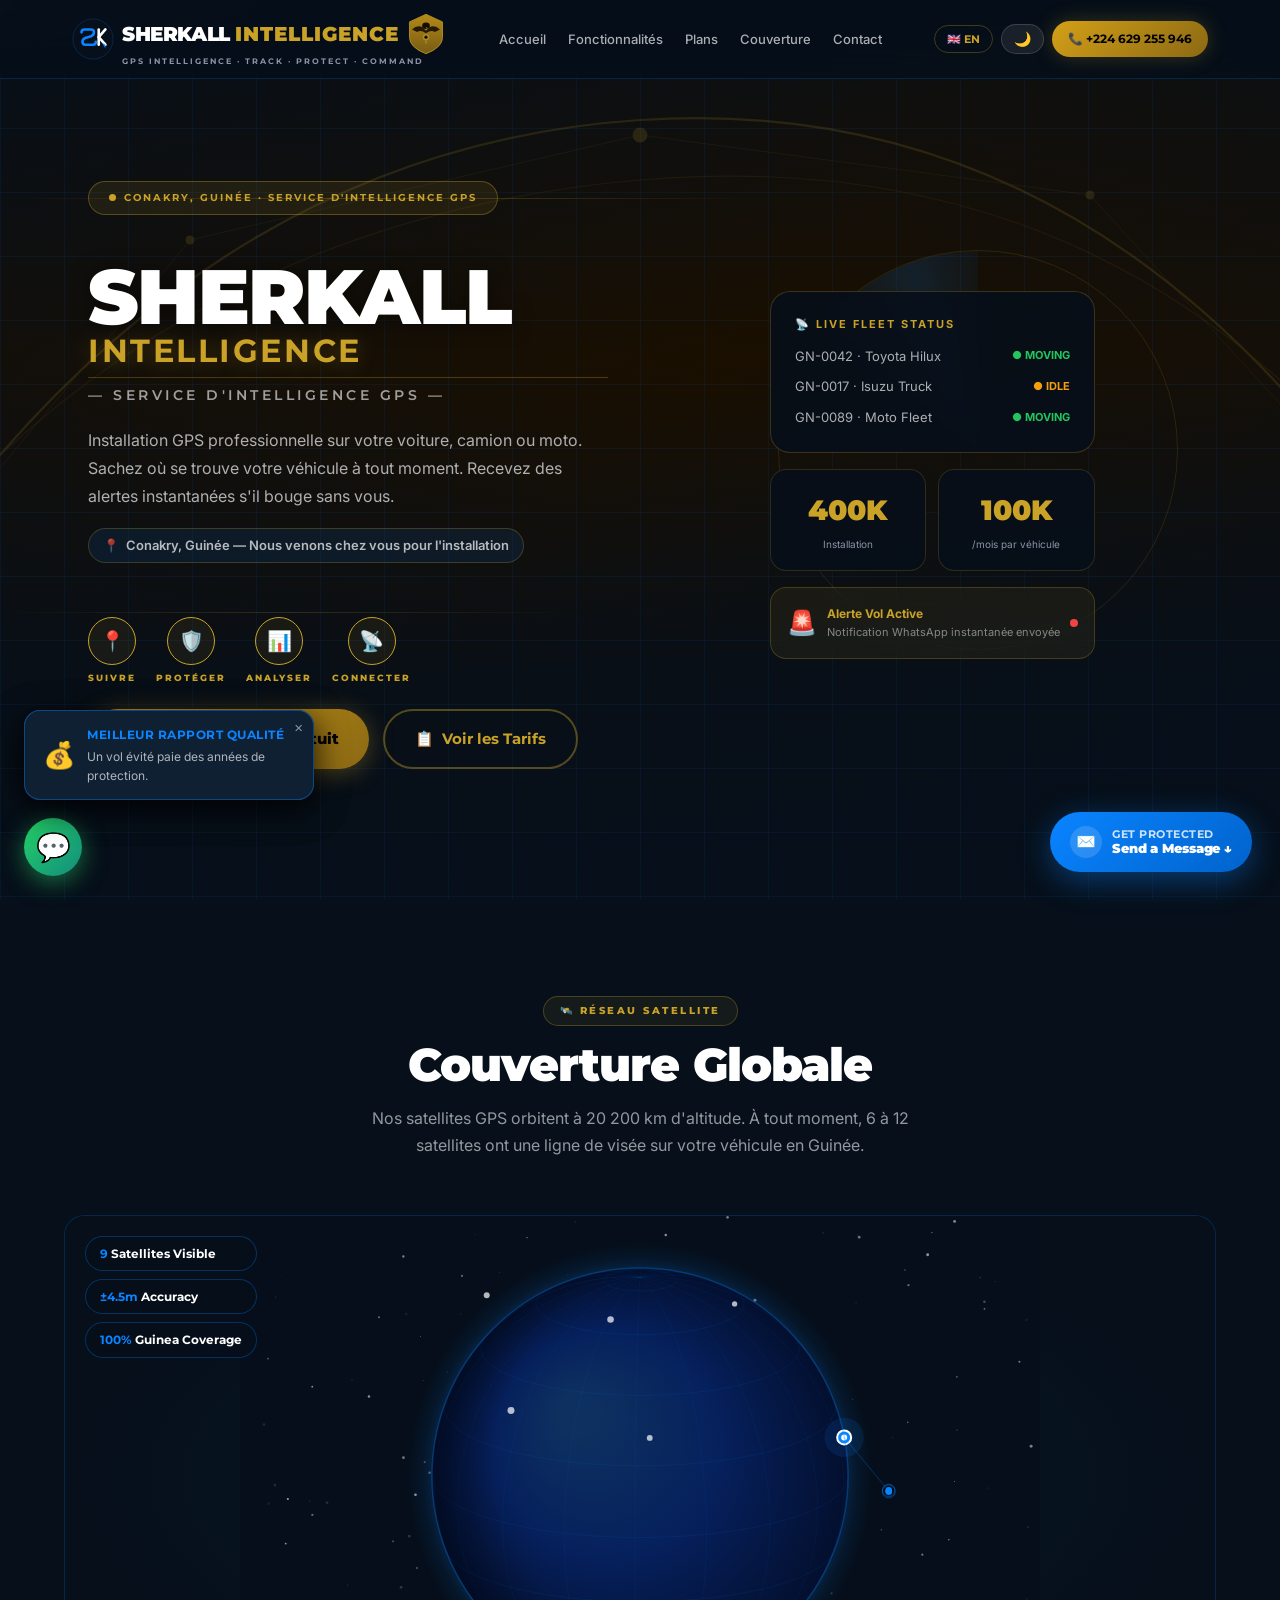
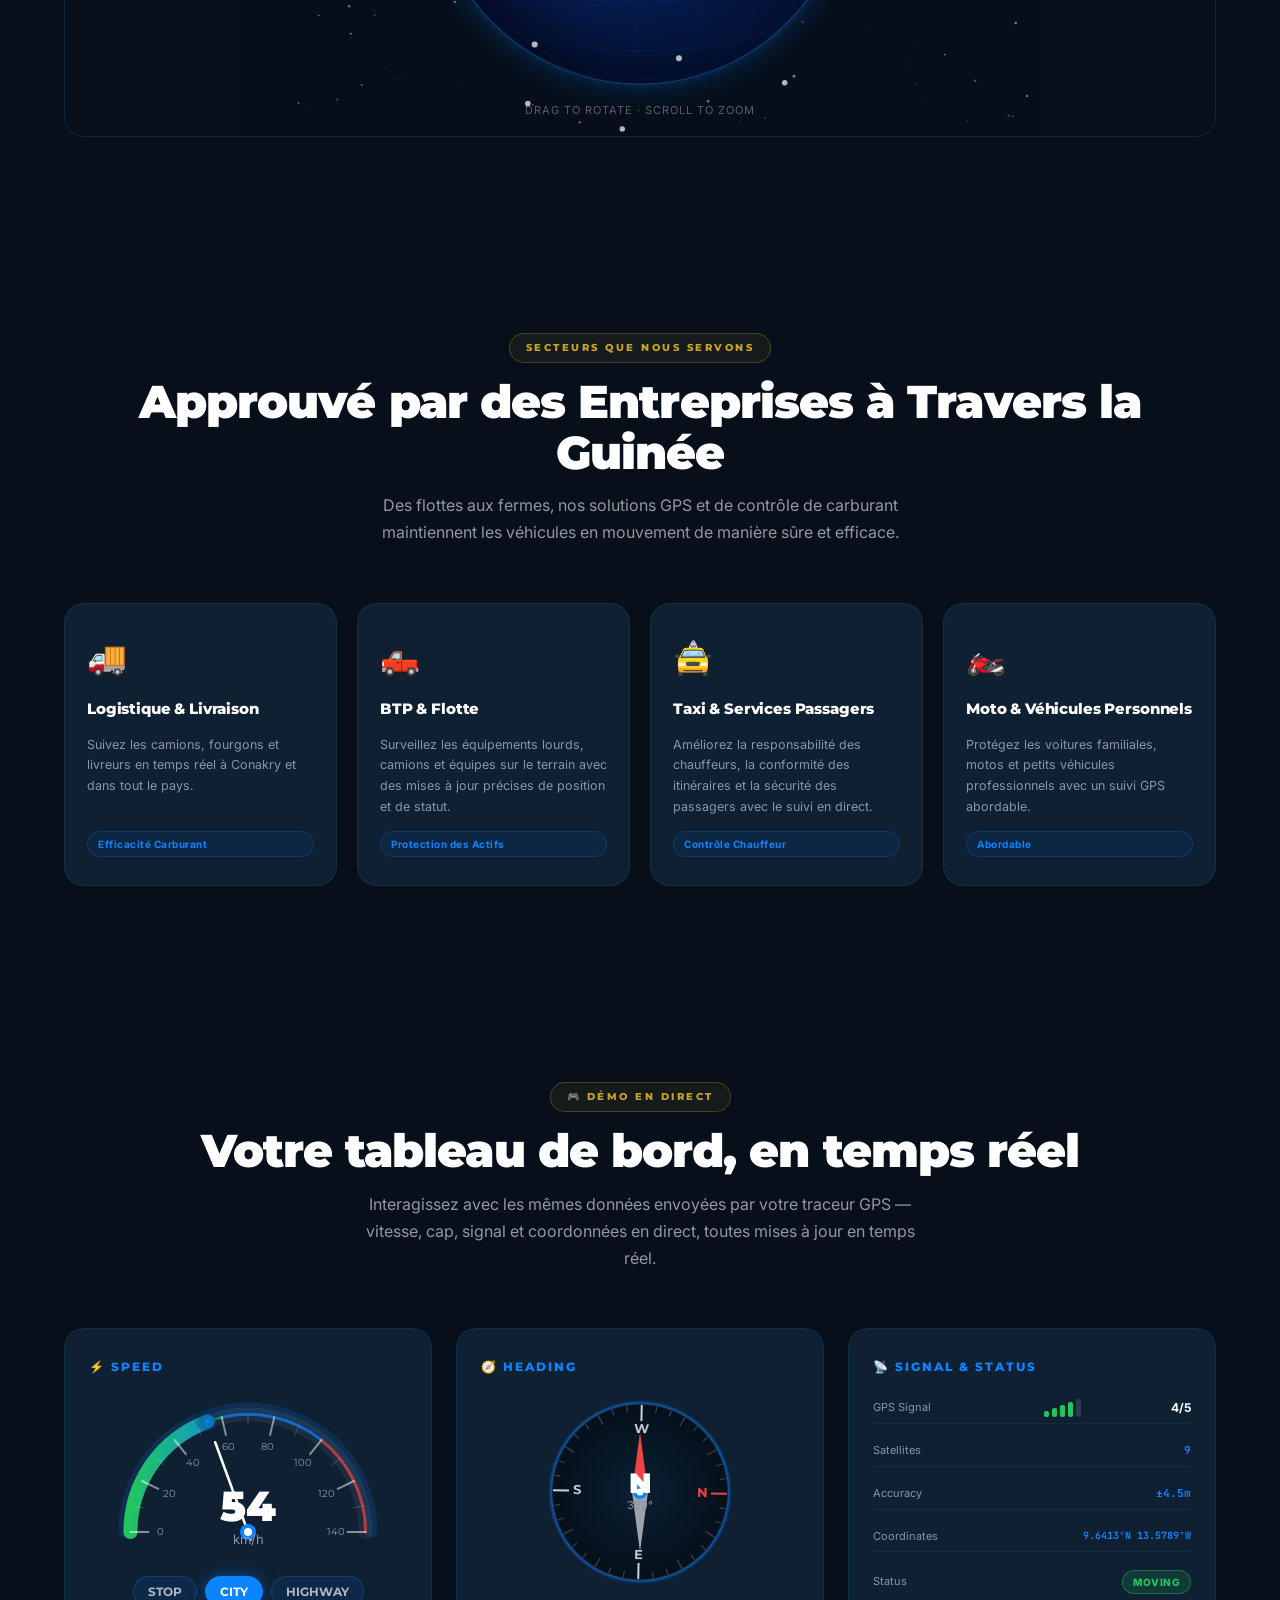
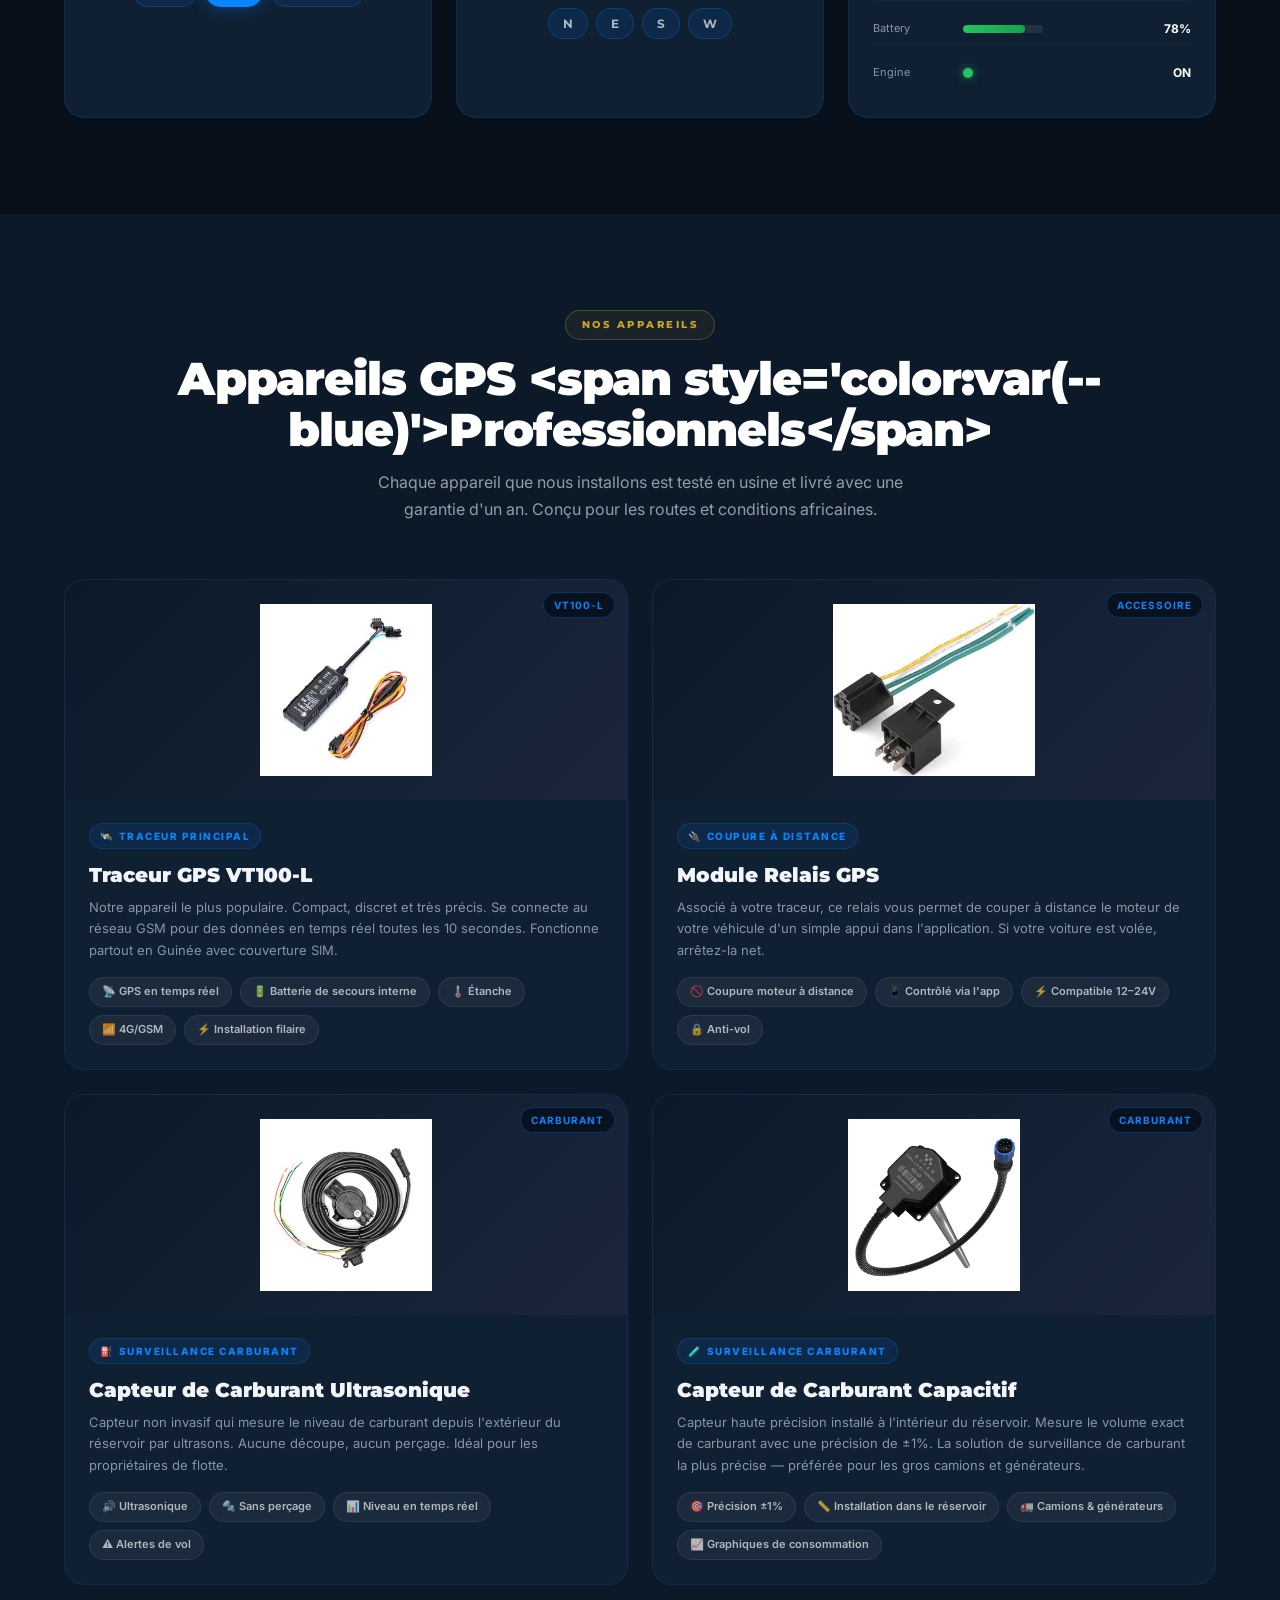
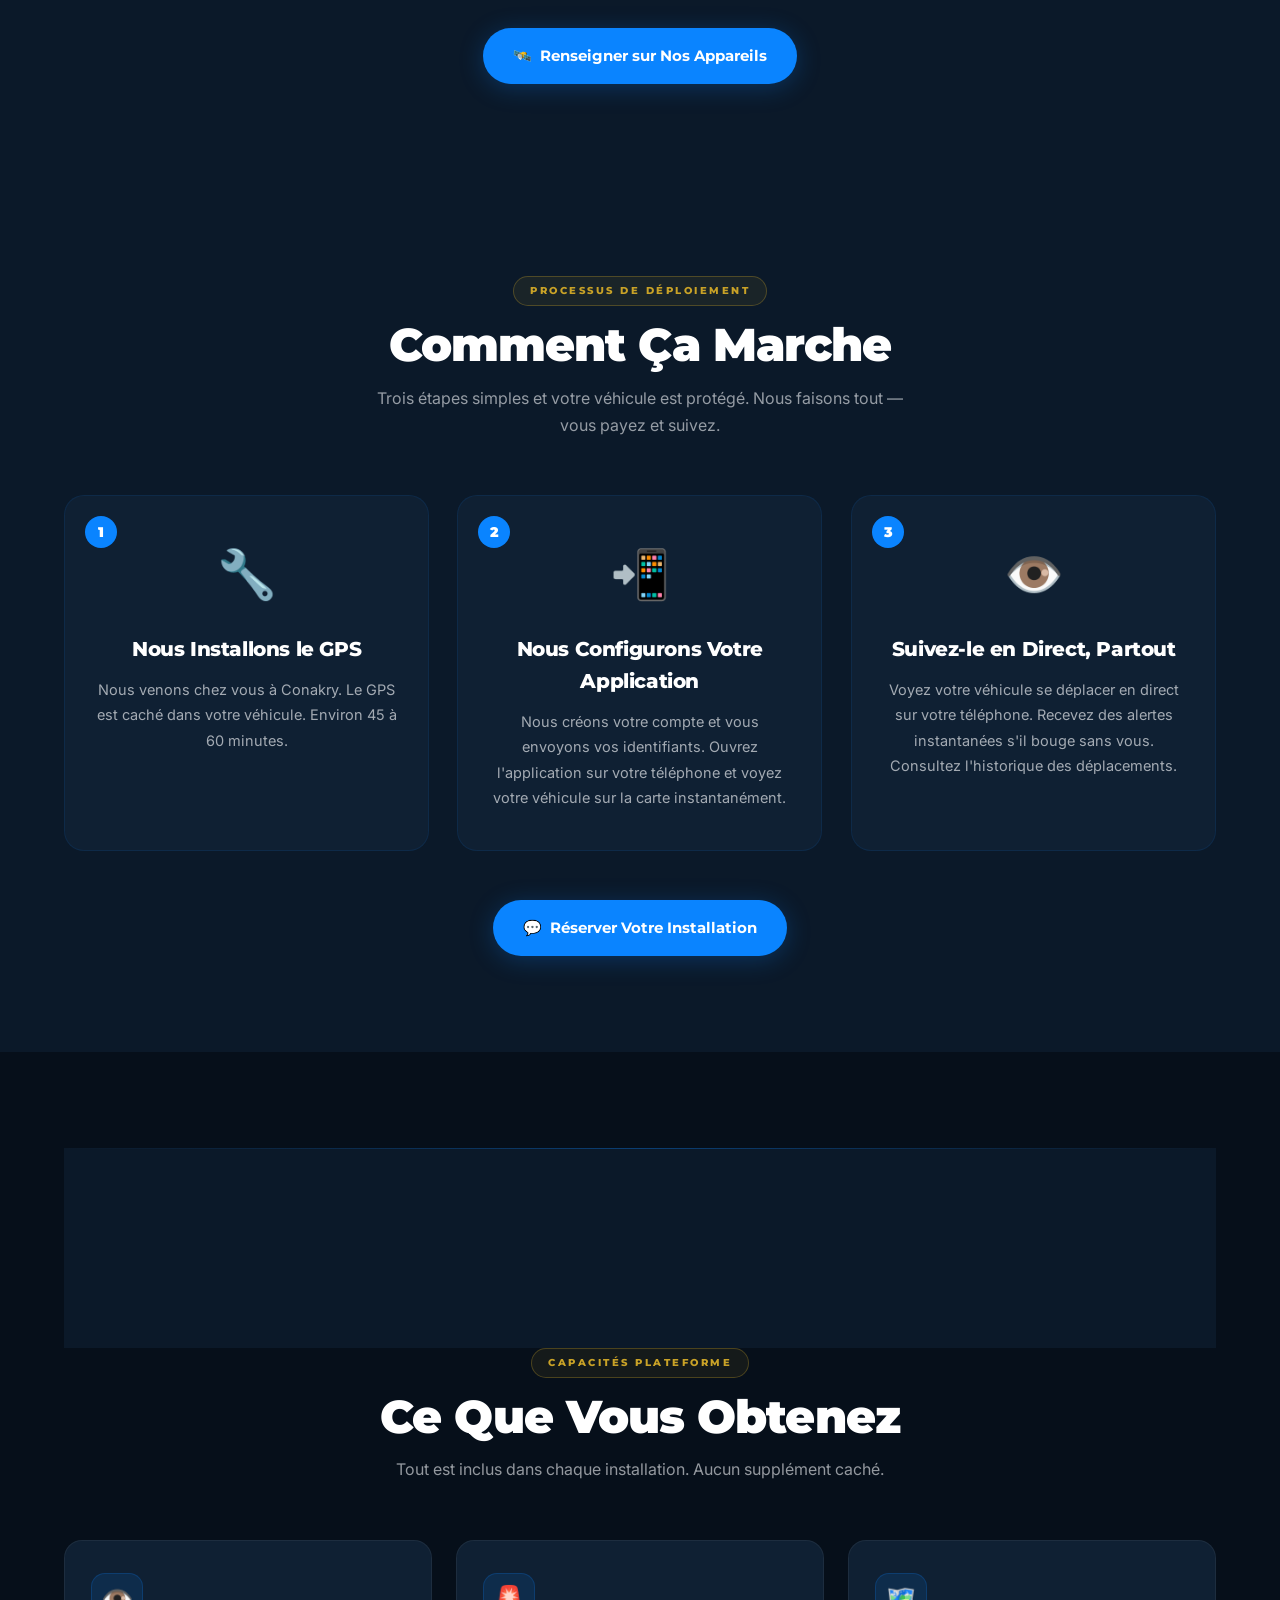
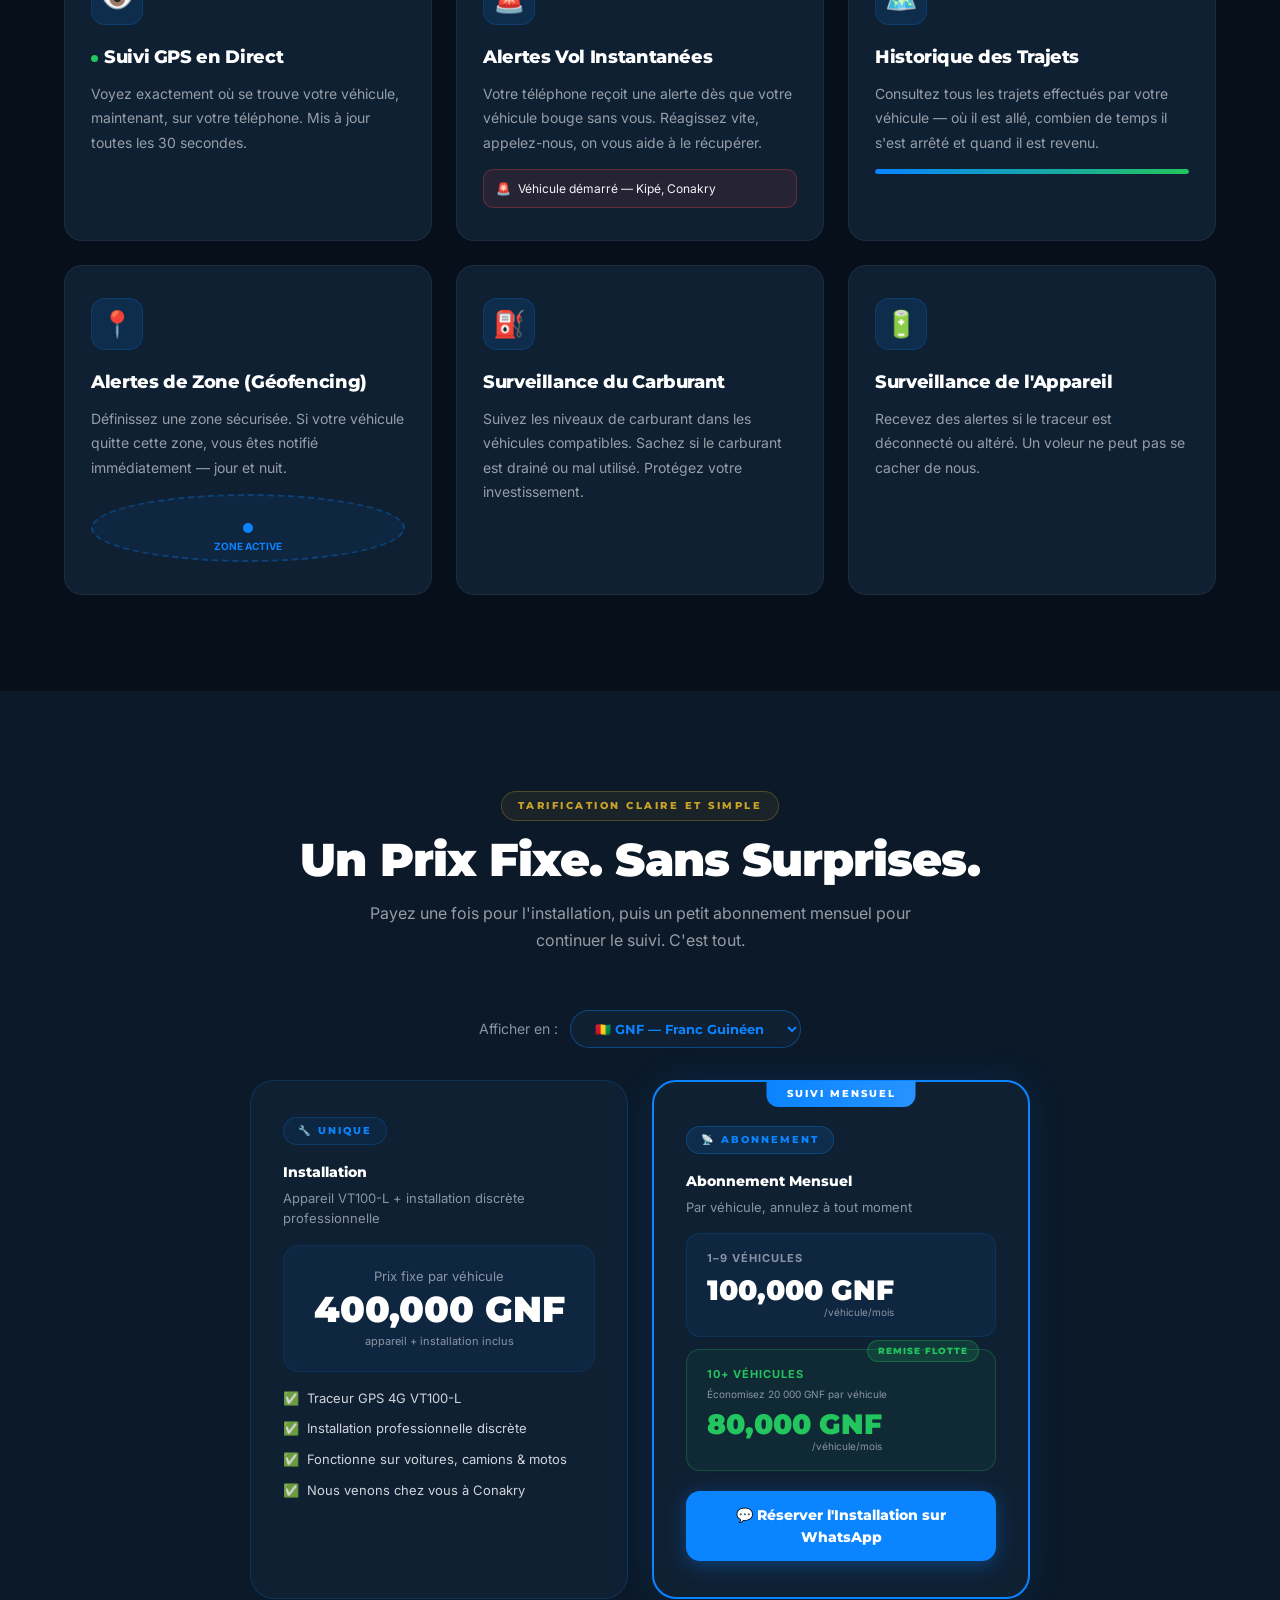
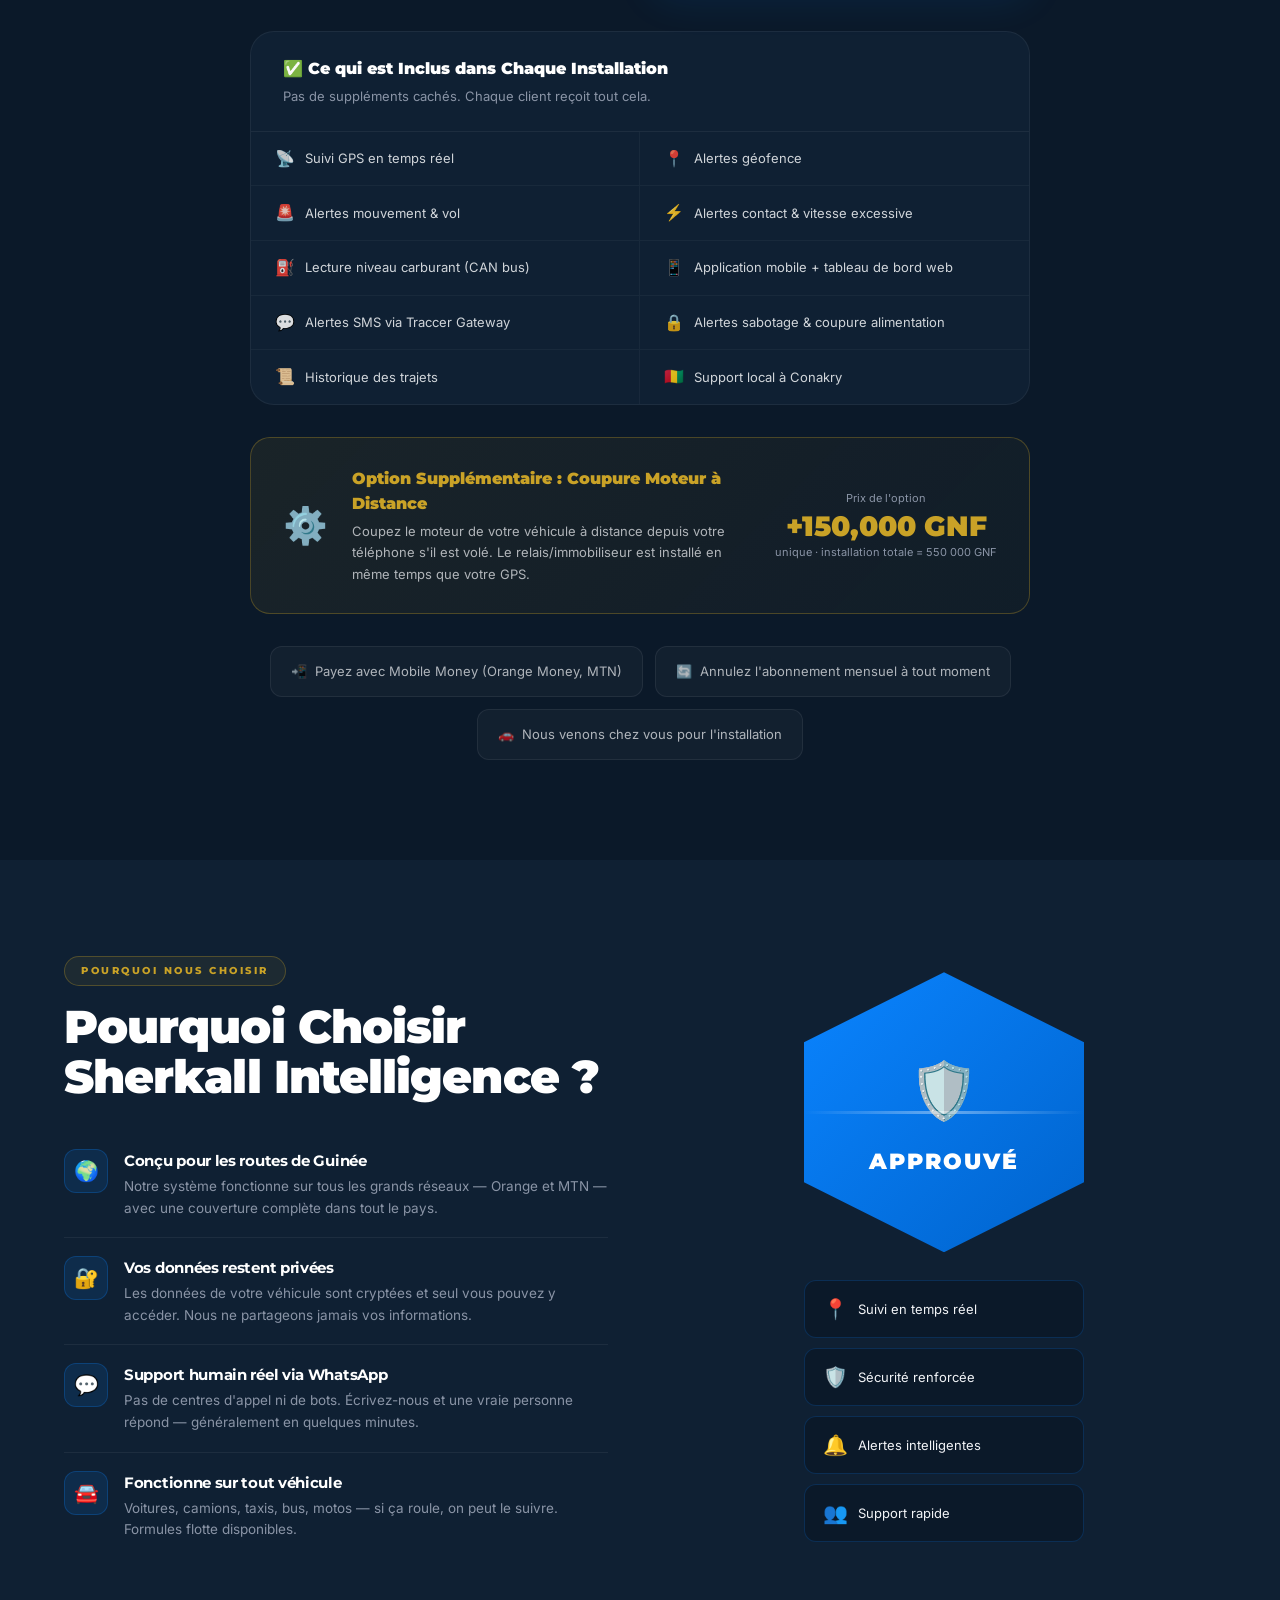
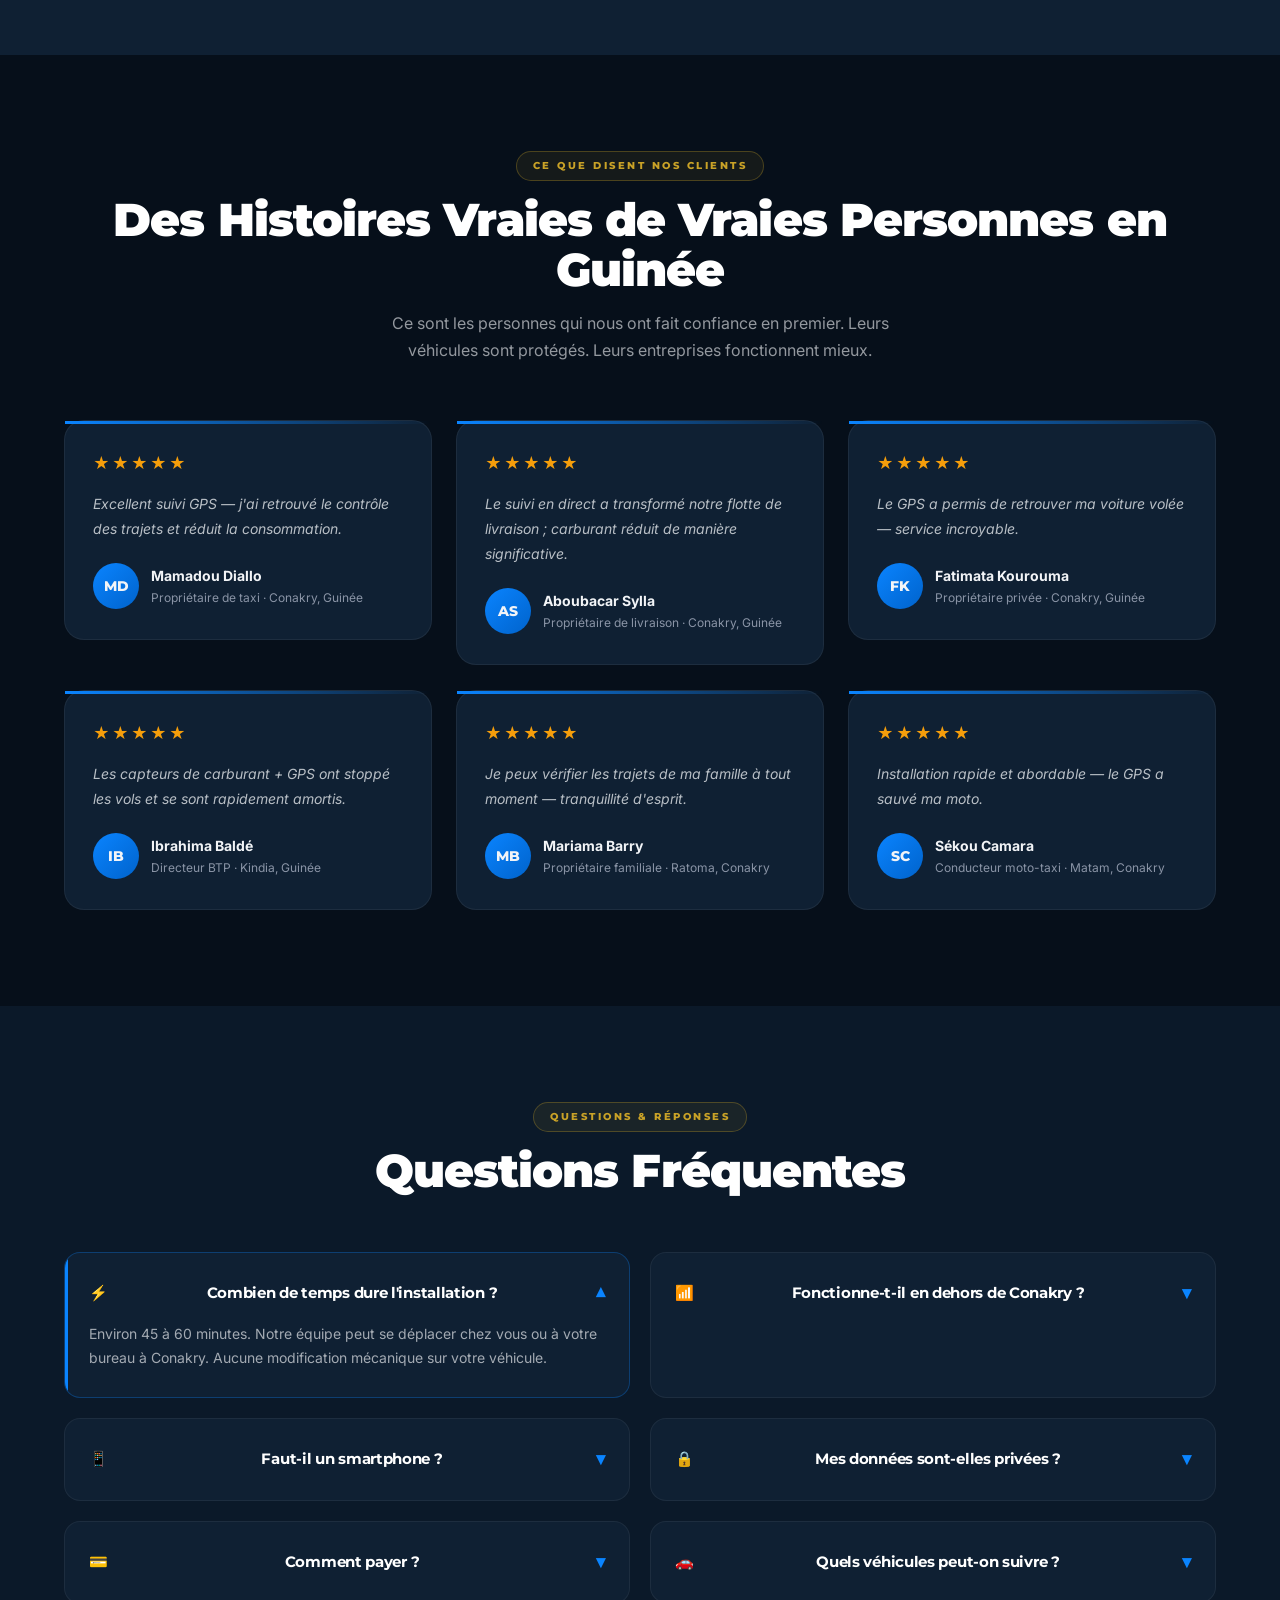
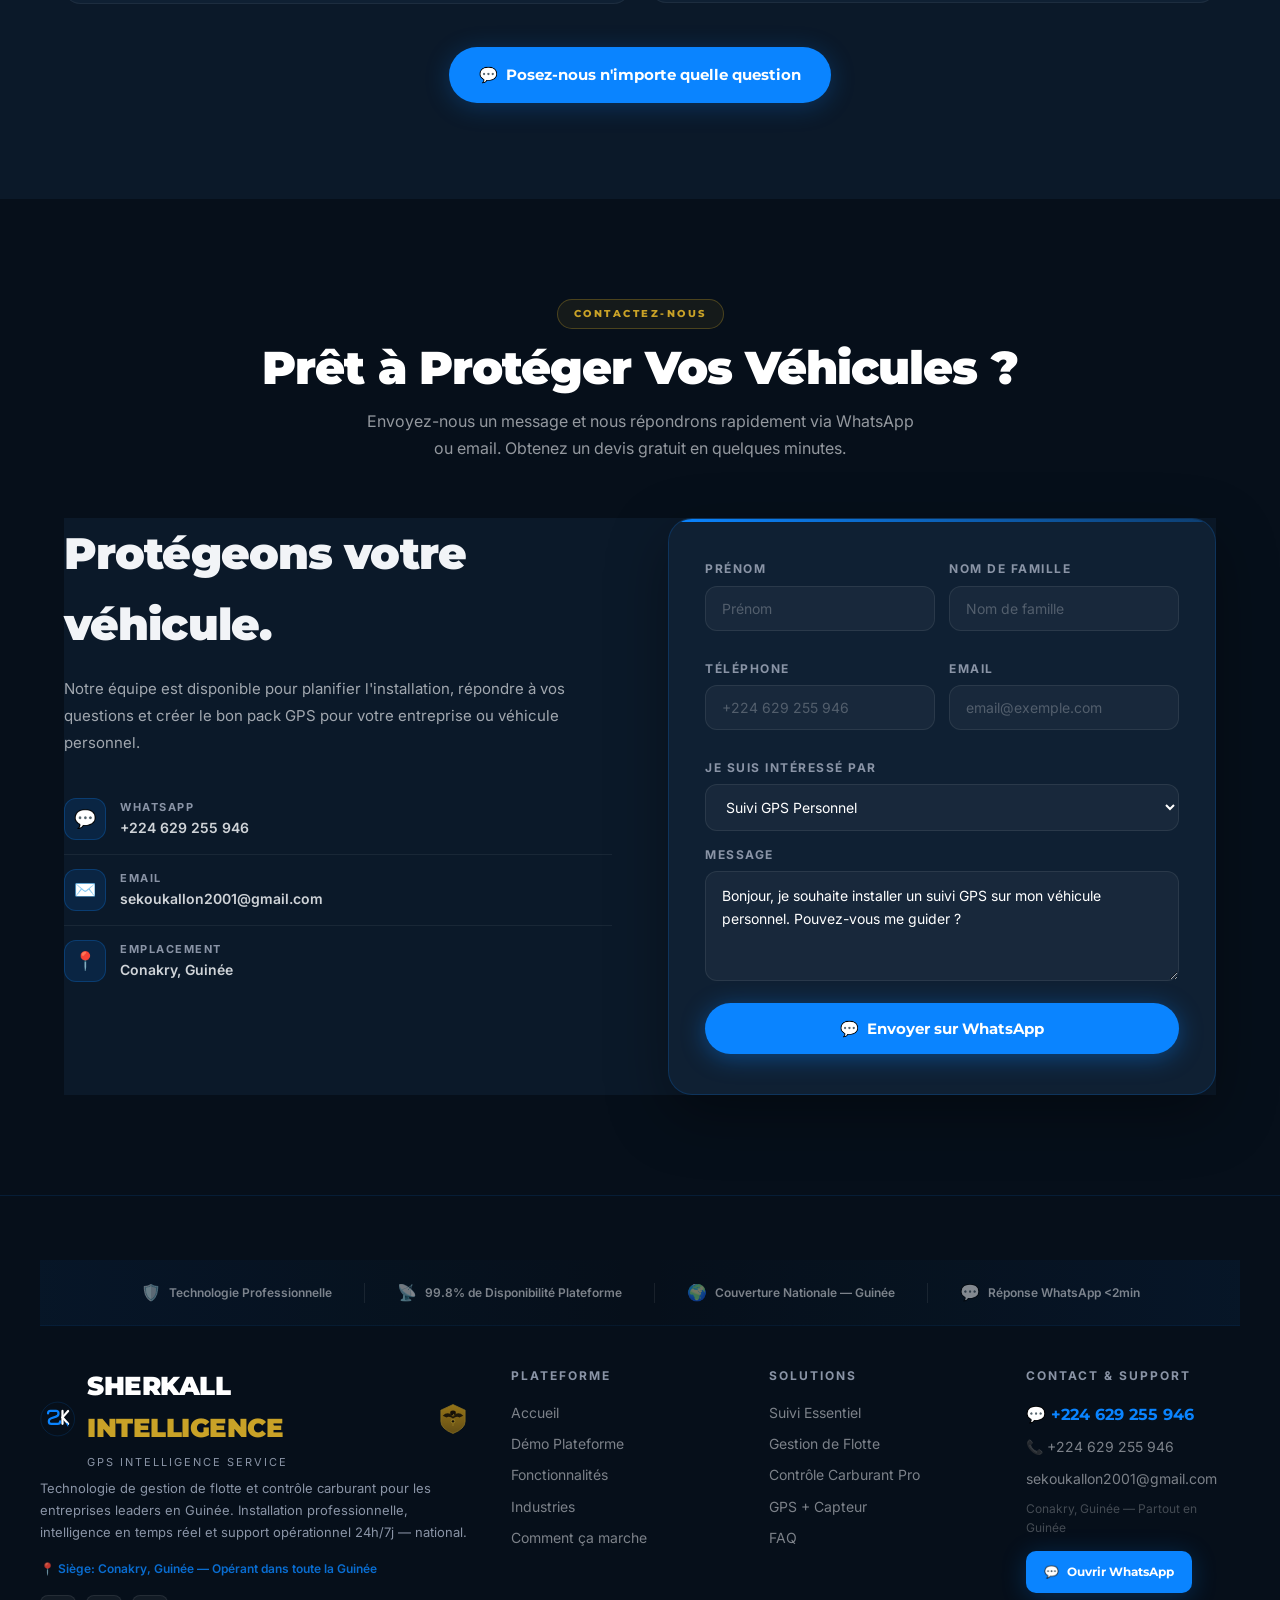
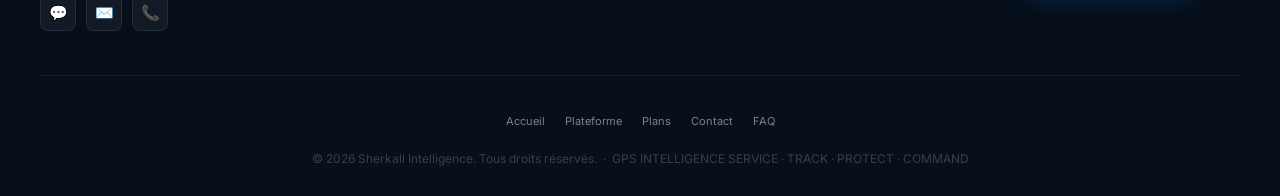
==== commit 1aff9e22: "Fix old domain references in meta tags" ====
--- a/index.html
+++ b/index.html
@@ -8,11 +8,11 @@
     <meta property="og:title" content="Sherkall Intelligence | GPS Fleet Intelligence & Fuel Monitoring">
     <meta property="og:description" content="Monitor fleet movement, fuel consumption, and operational activity from a centralized intelligence platform. Track · Protect · Command — GPS Intelligence for Guinea's leading businesses.">
     <meta property="og:type" content="website">
-    <meta property="og:url" content="https://gps-tracking-service.vercel.app/">
+    <meta property="og:url" content="https://sherkallintel.vercel.app/">
     <meta name="twitter:card" content="summary_large_image">
-    <meta property="og:image" content="https://gps-tracking-service.vercel.app/og-image.png">
-    <meta name="twitter:image" content="https://gps-tracking-service.vercel.app/og-image.png">
-    <link rel="canonical" href="https://gps-tracking-service.vercel.app/">
+    <meta property="og:image" content="https://sherkallintel.vercel.app/og-image.png">
+    <meta name="twitter:image" content="https://sherkallintel.vercel.app/og-image.png">
+    <link rel="canonical" href="https://sherkallintel.vercel.app/">
 
     <!-- Non-blocking font loading -->
     <link rel="preconnect" href="https://fonts.googleapis.com">
@@ -28,7 +28,7 @@
       "name": "Sherkall Intelligence",
       "alternateName": "Sherkall GPS Intelligence Service",
       "description": "Enterprise GPS fleet intelligence and fuel monitoring platform for Guinea. Real-time tracking, anti-theft protection, driver behavior analytics, and fuel theft detection. Track · Protect · Command.",
-      "url": "https://gps-tracking-service.vercel.app/",
+      "url": "https://sherkallintel.vercel.app/",
       "telephone": "+224629255946",
       "email": "sekoukallon2001@gmail.com",
       "address": {
@@ -3832,11 +3832,7 @@
             const attr = currentLang === 'en' ? 'data-en' : 'data-fr';
                 const val = el.getAttribute(attr);
                 if (val !== null && val !== '') {
-                    let sanitized = val;
-                    if (sanitized.length >= 2 && ((sanitized[0] === '"' && sanitized[sanitized.length-1] === '"') || (sanitized[0] === "'" && sanitized[sanitized.length-1] === "'"))) {
-                        sanitized = sanitized.slice(1, -1);
-                    }
-                    el.textContent = sanitized;
+                    el.textContent = val;
                 }
         });
 
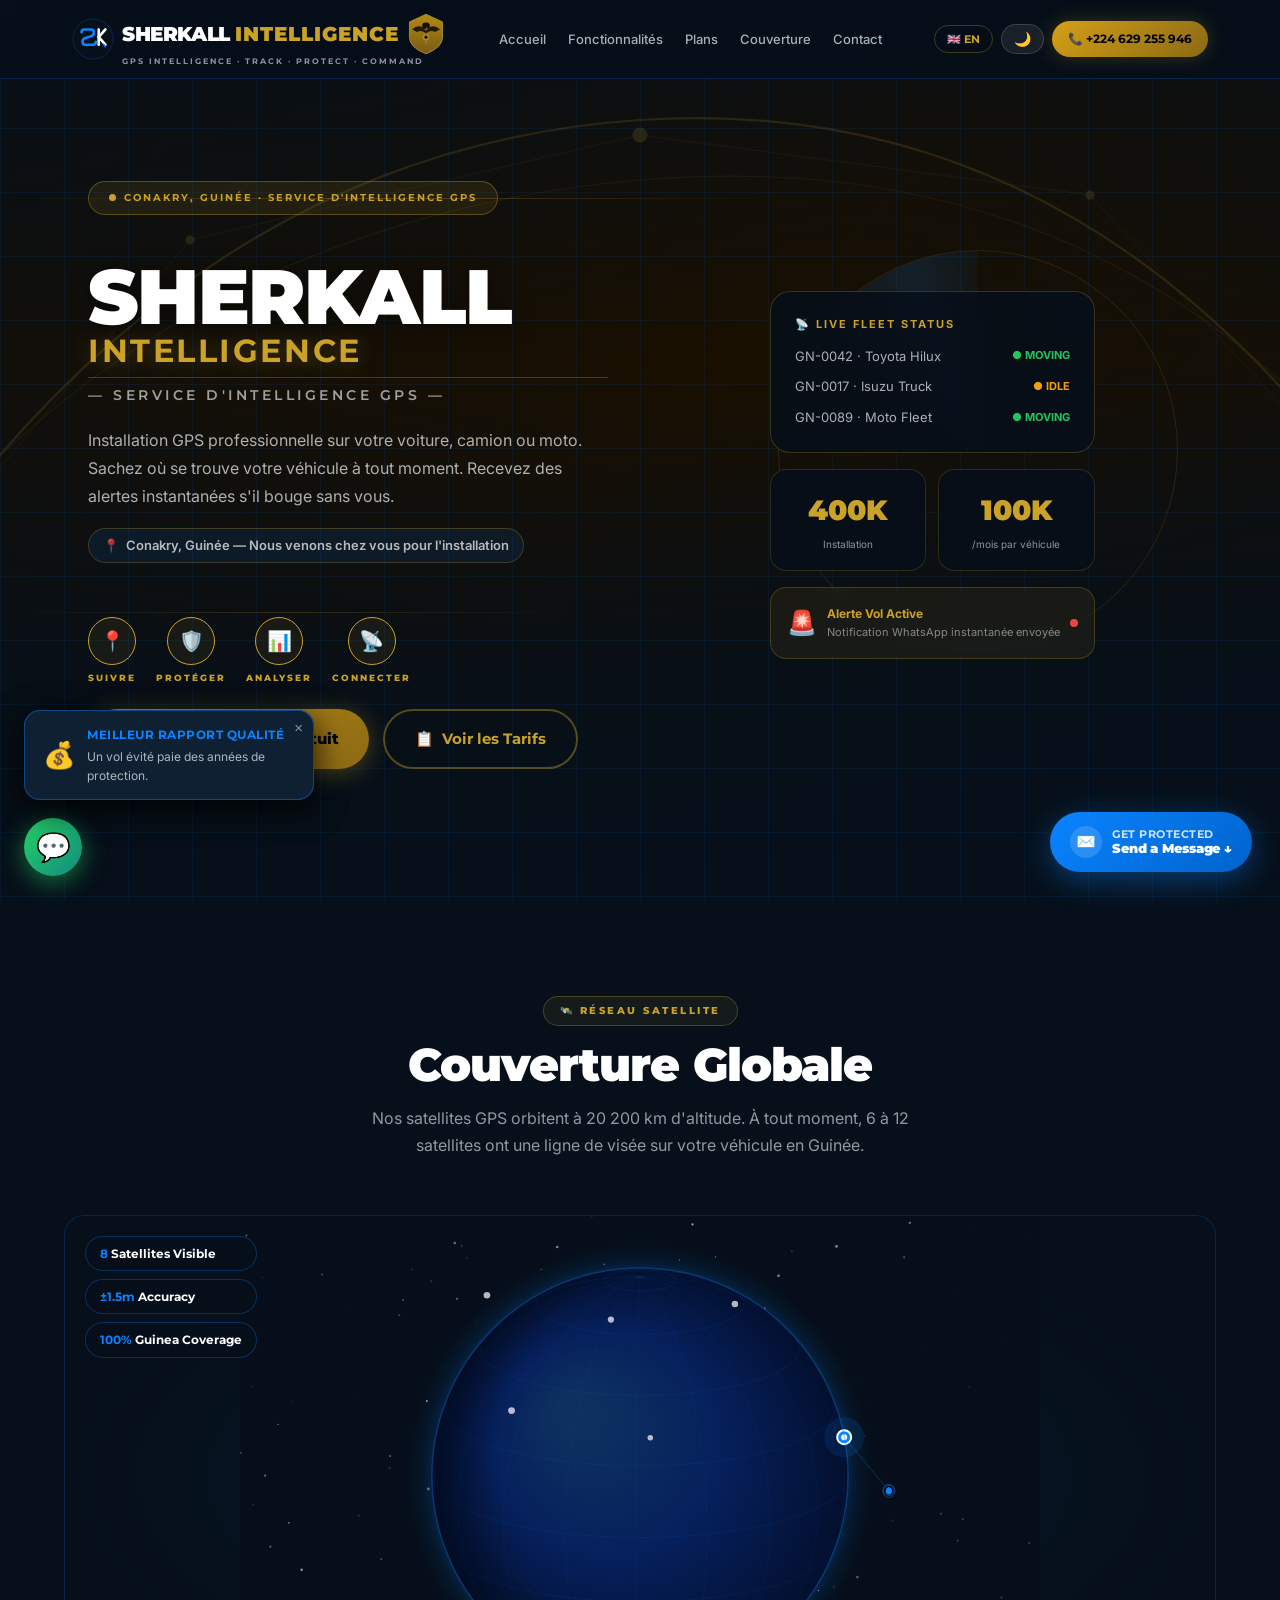
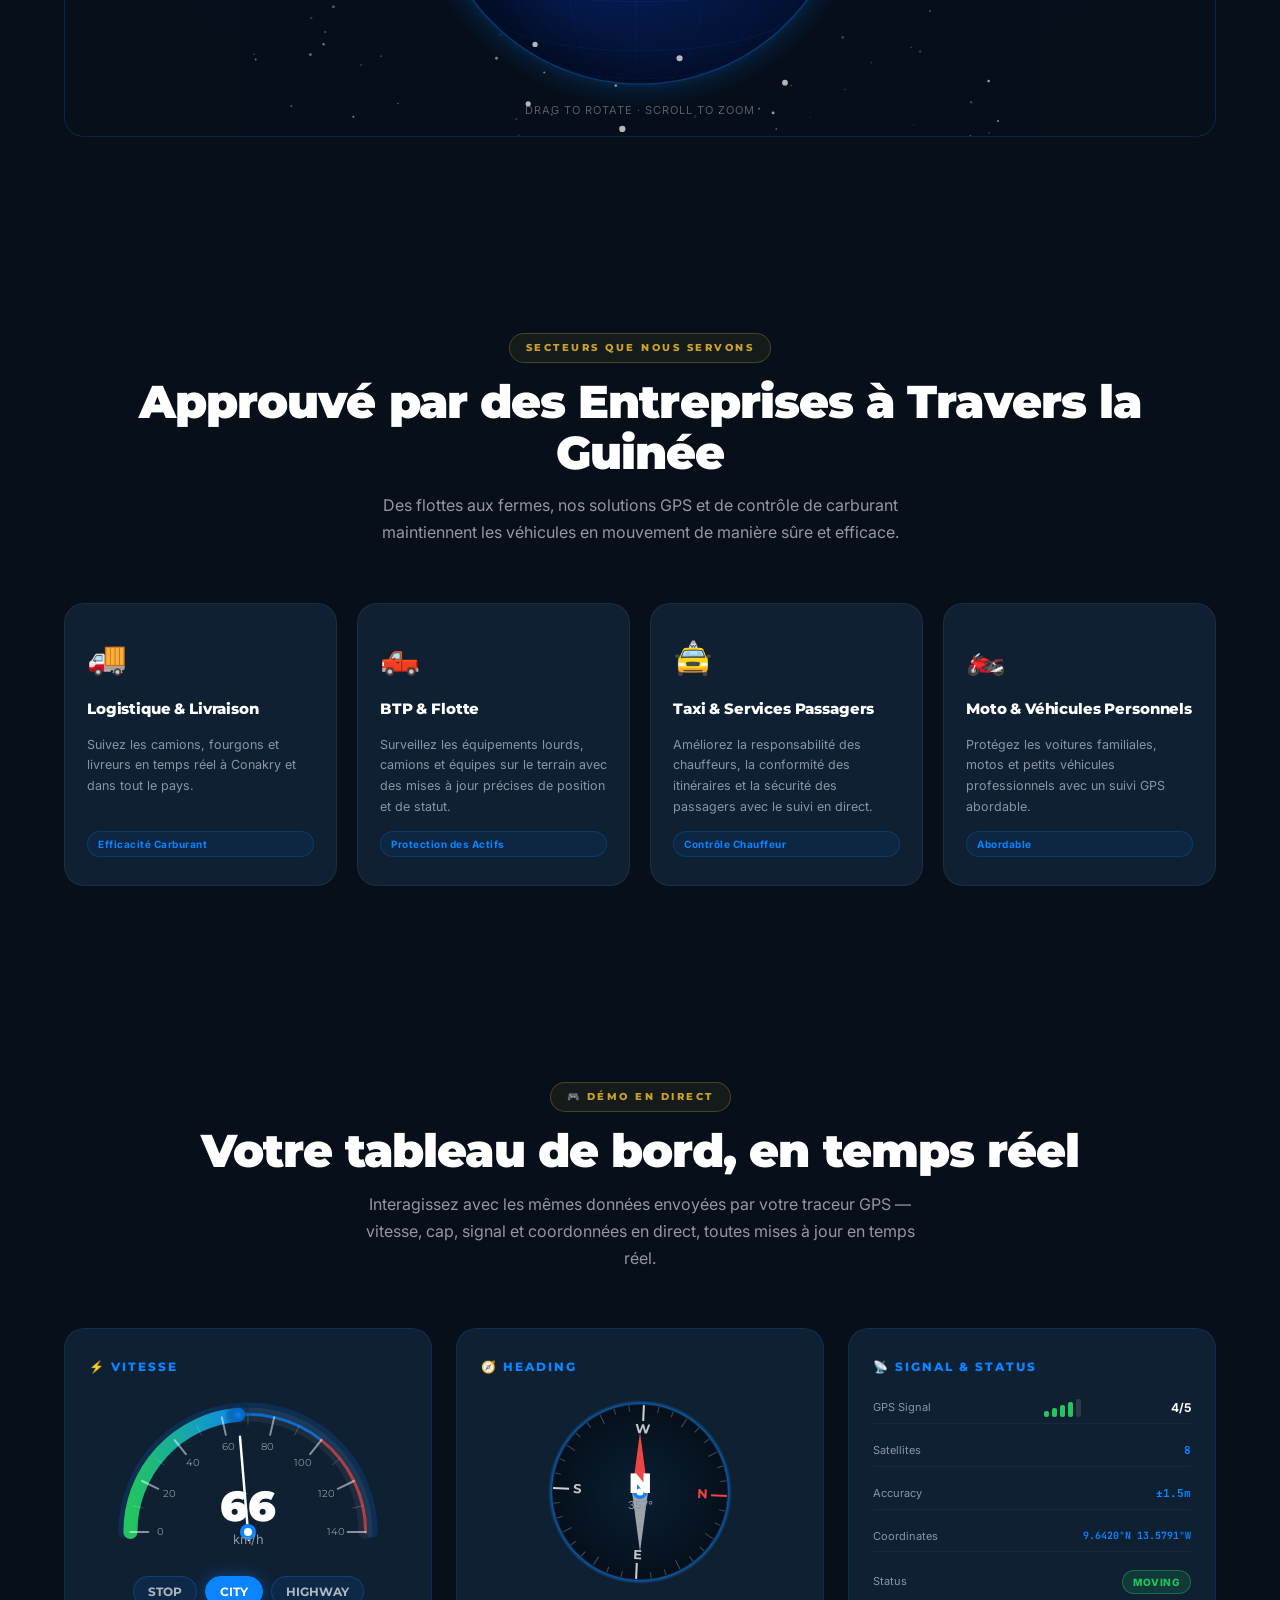
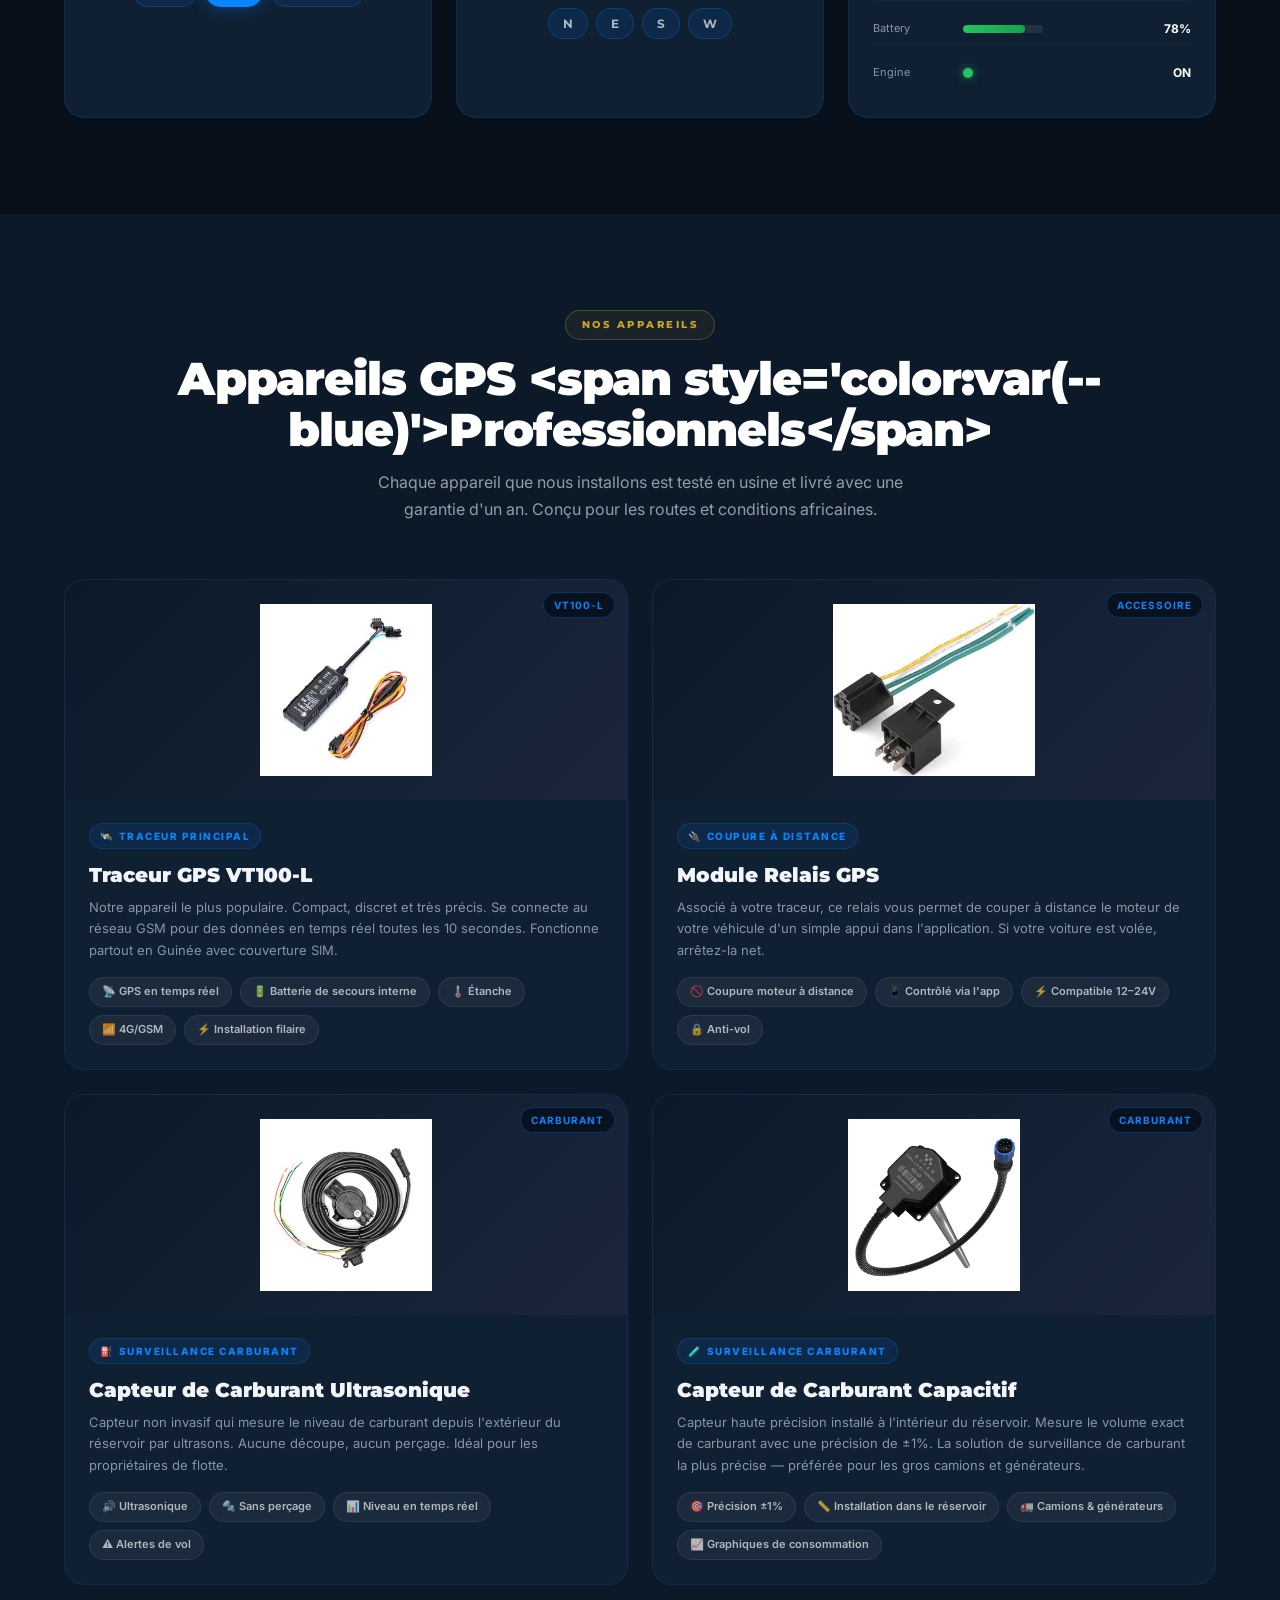
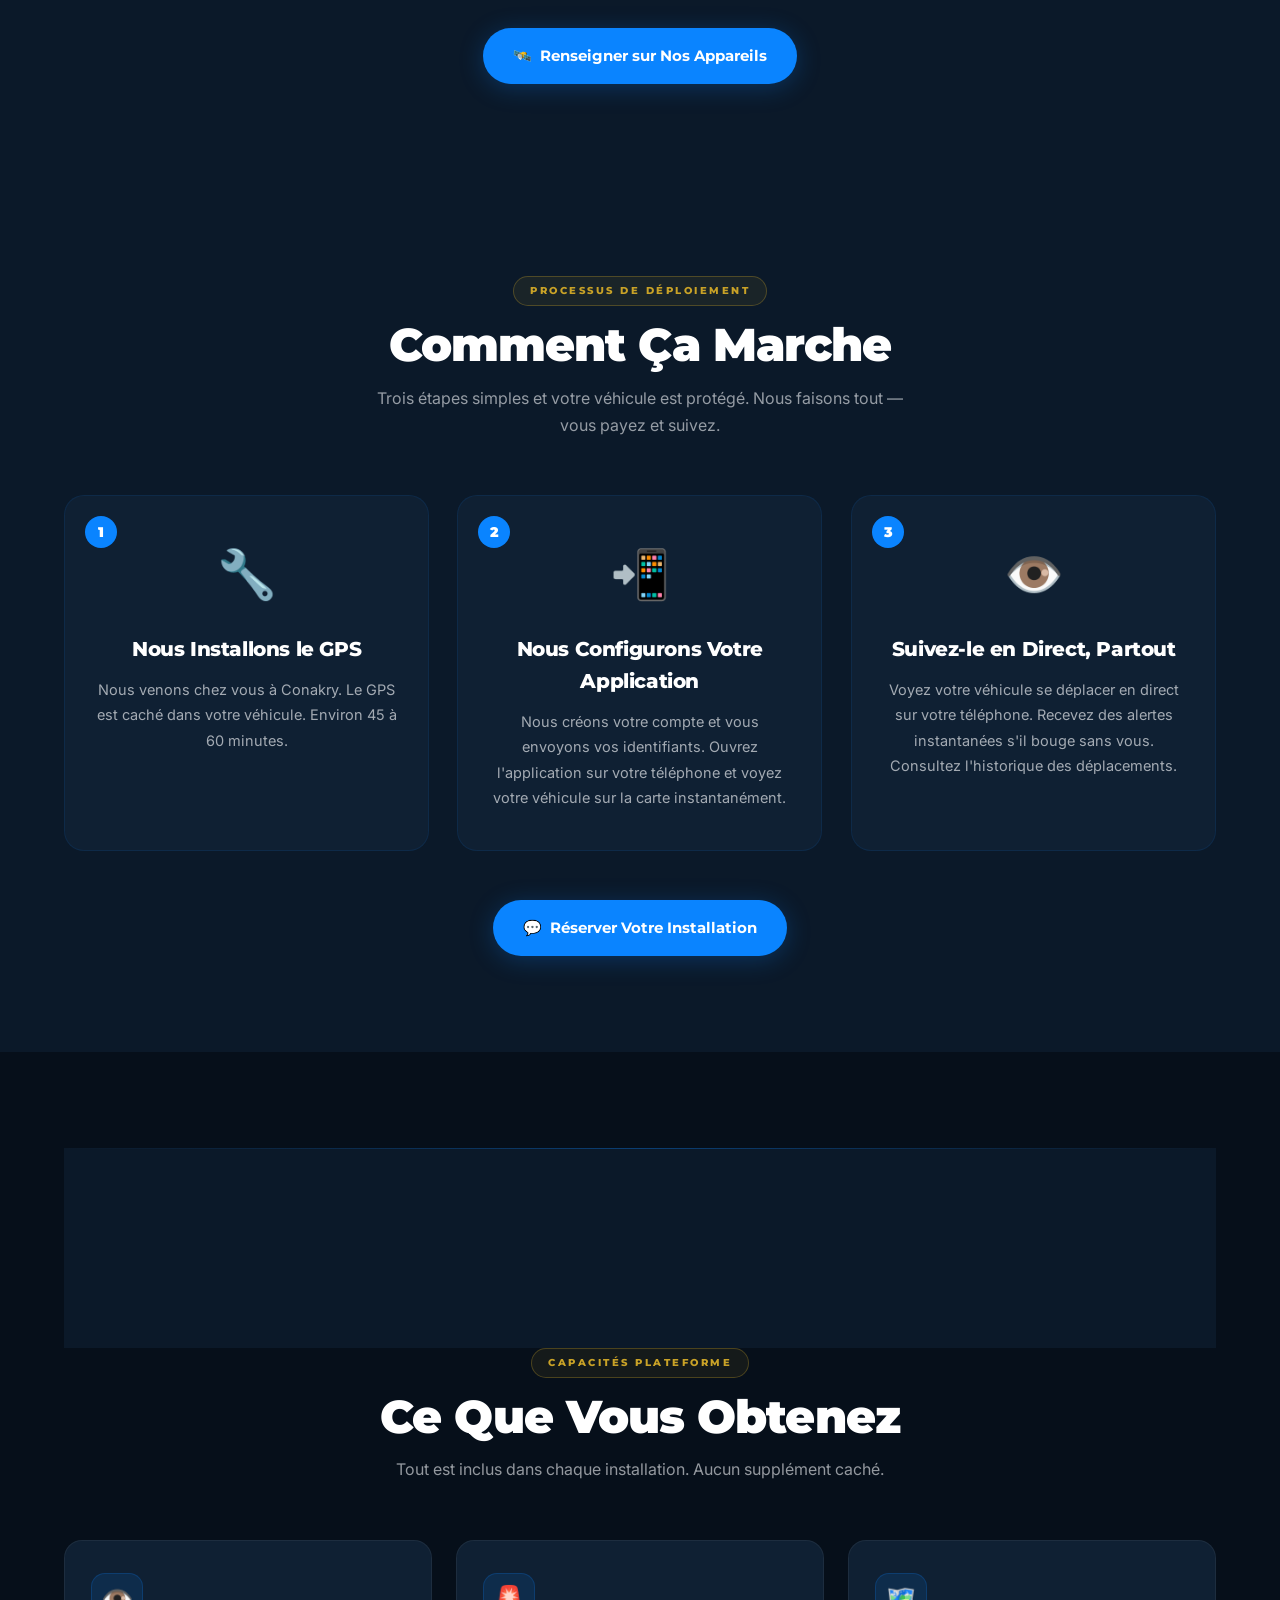
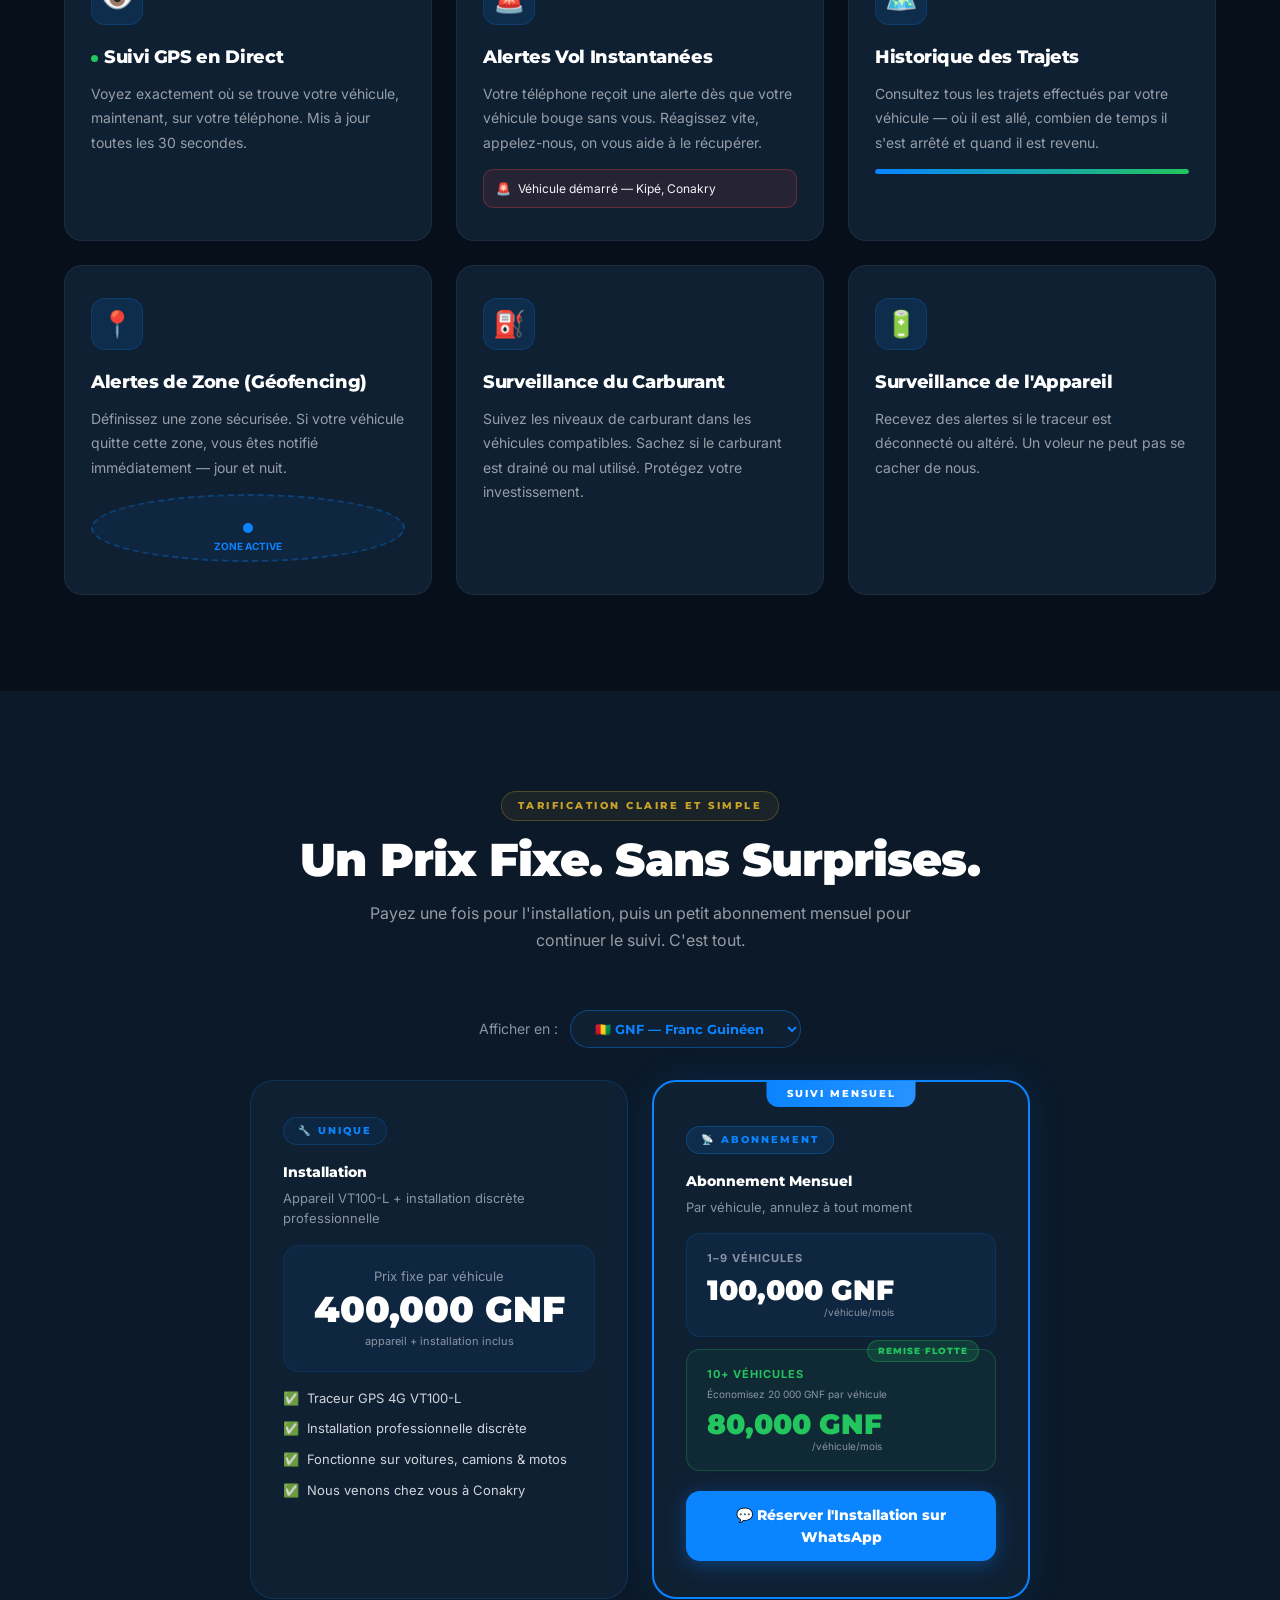
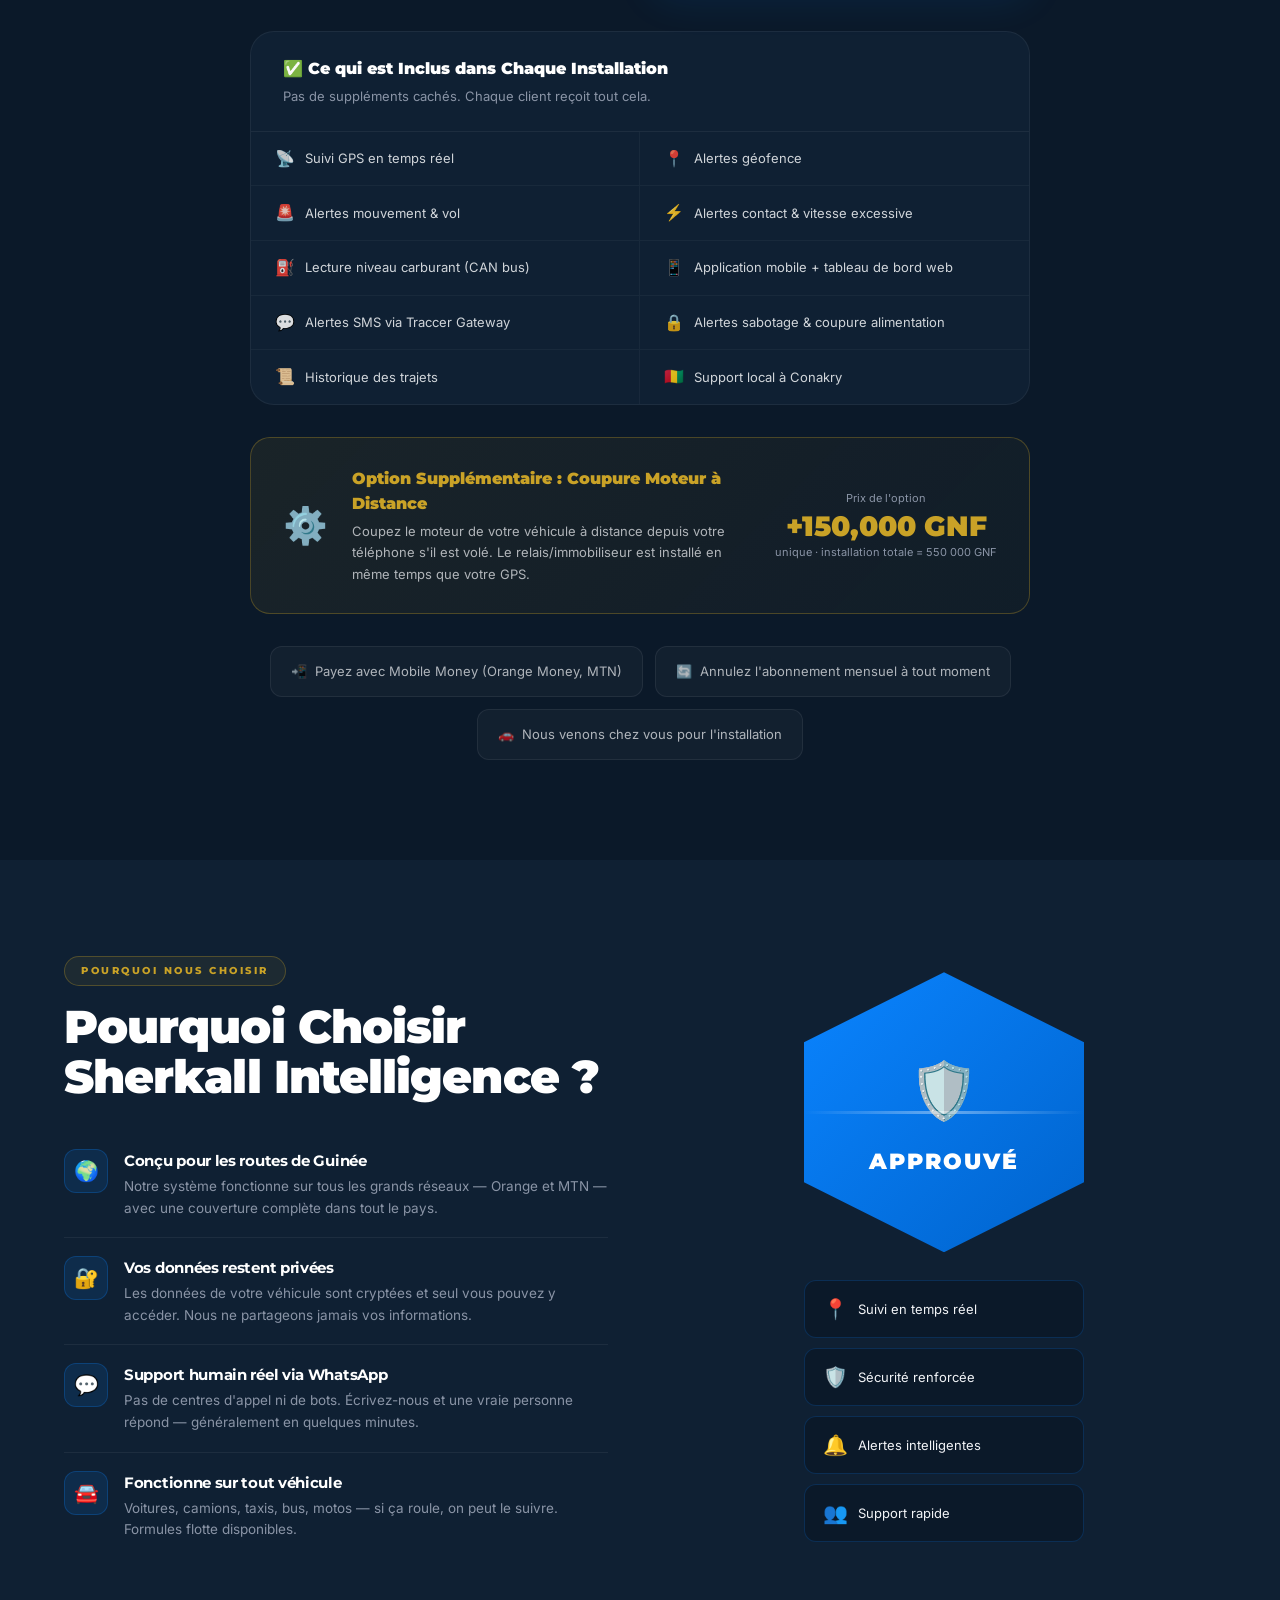
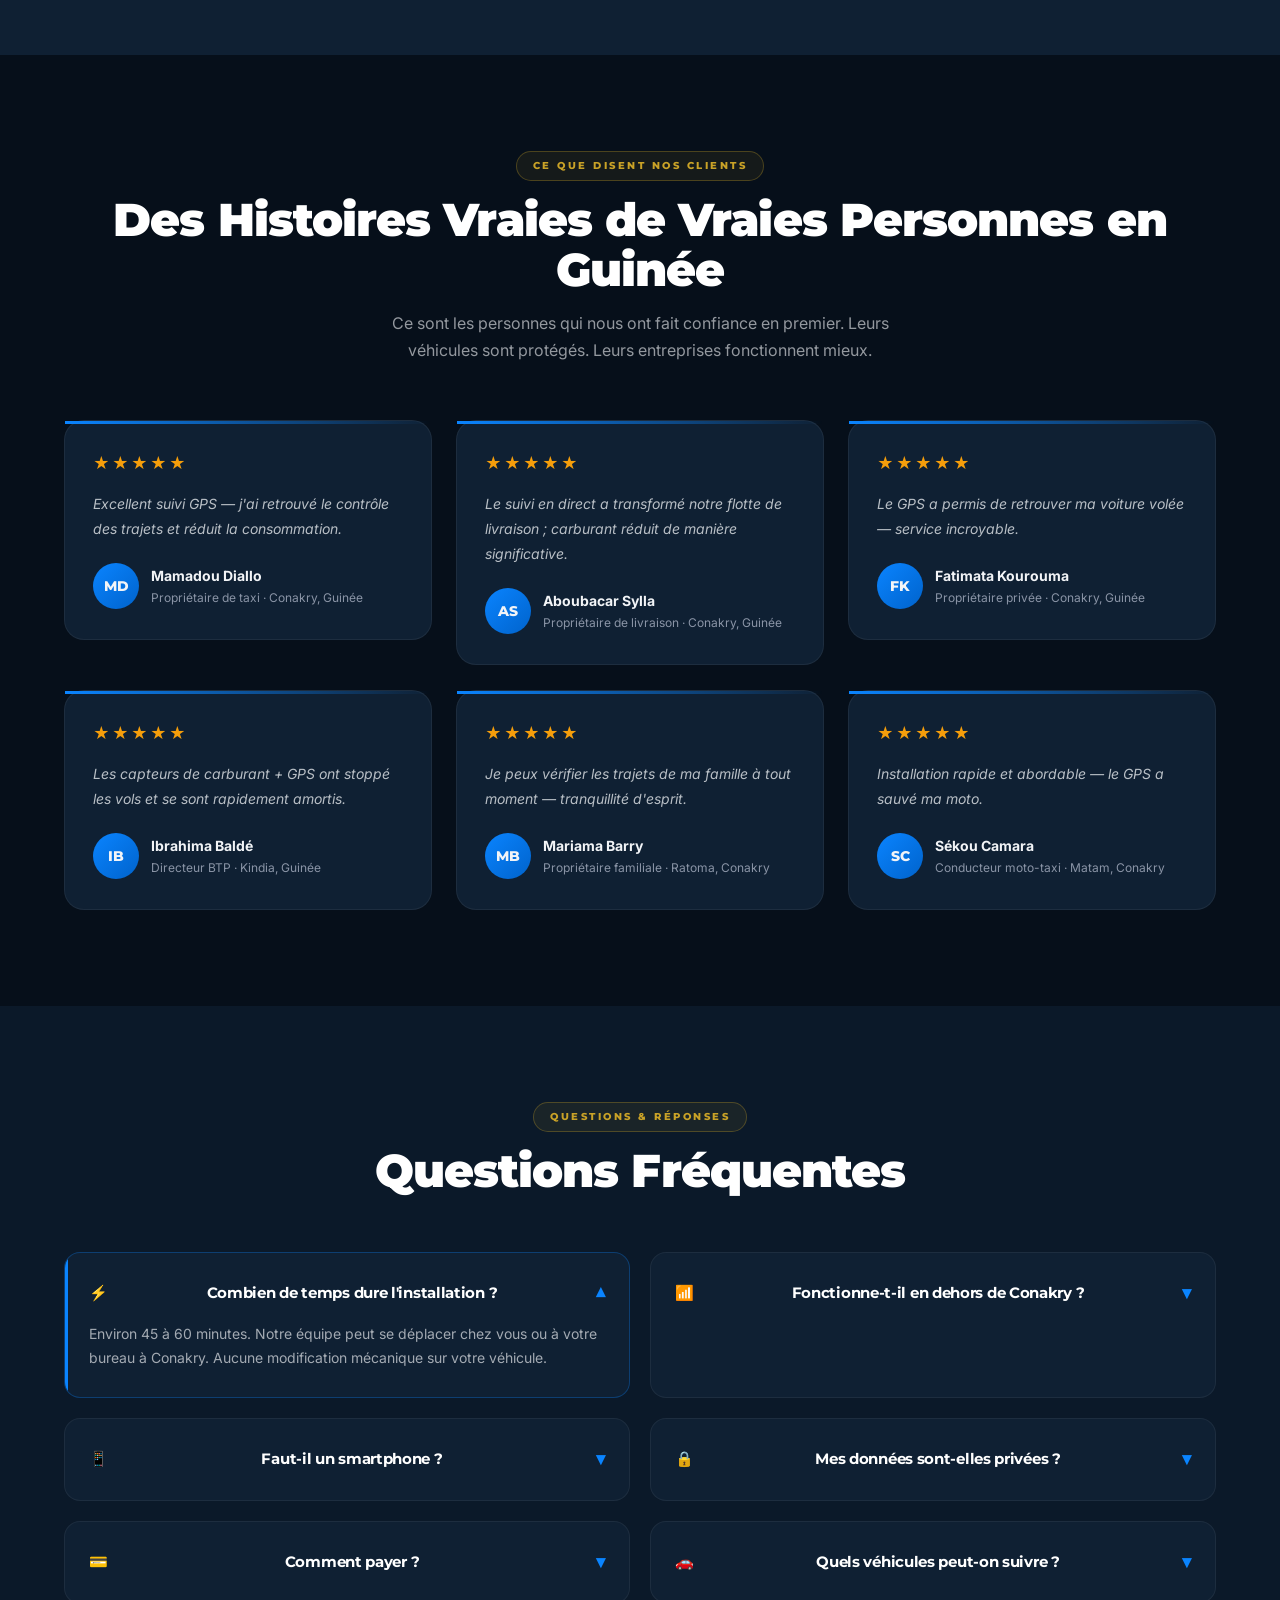
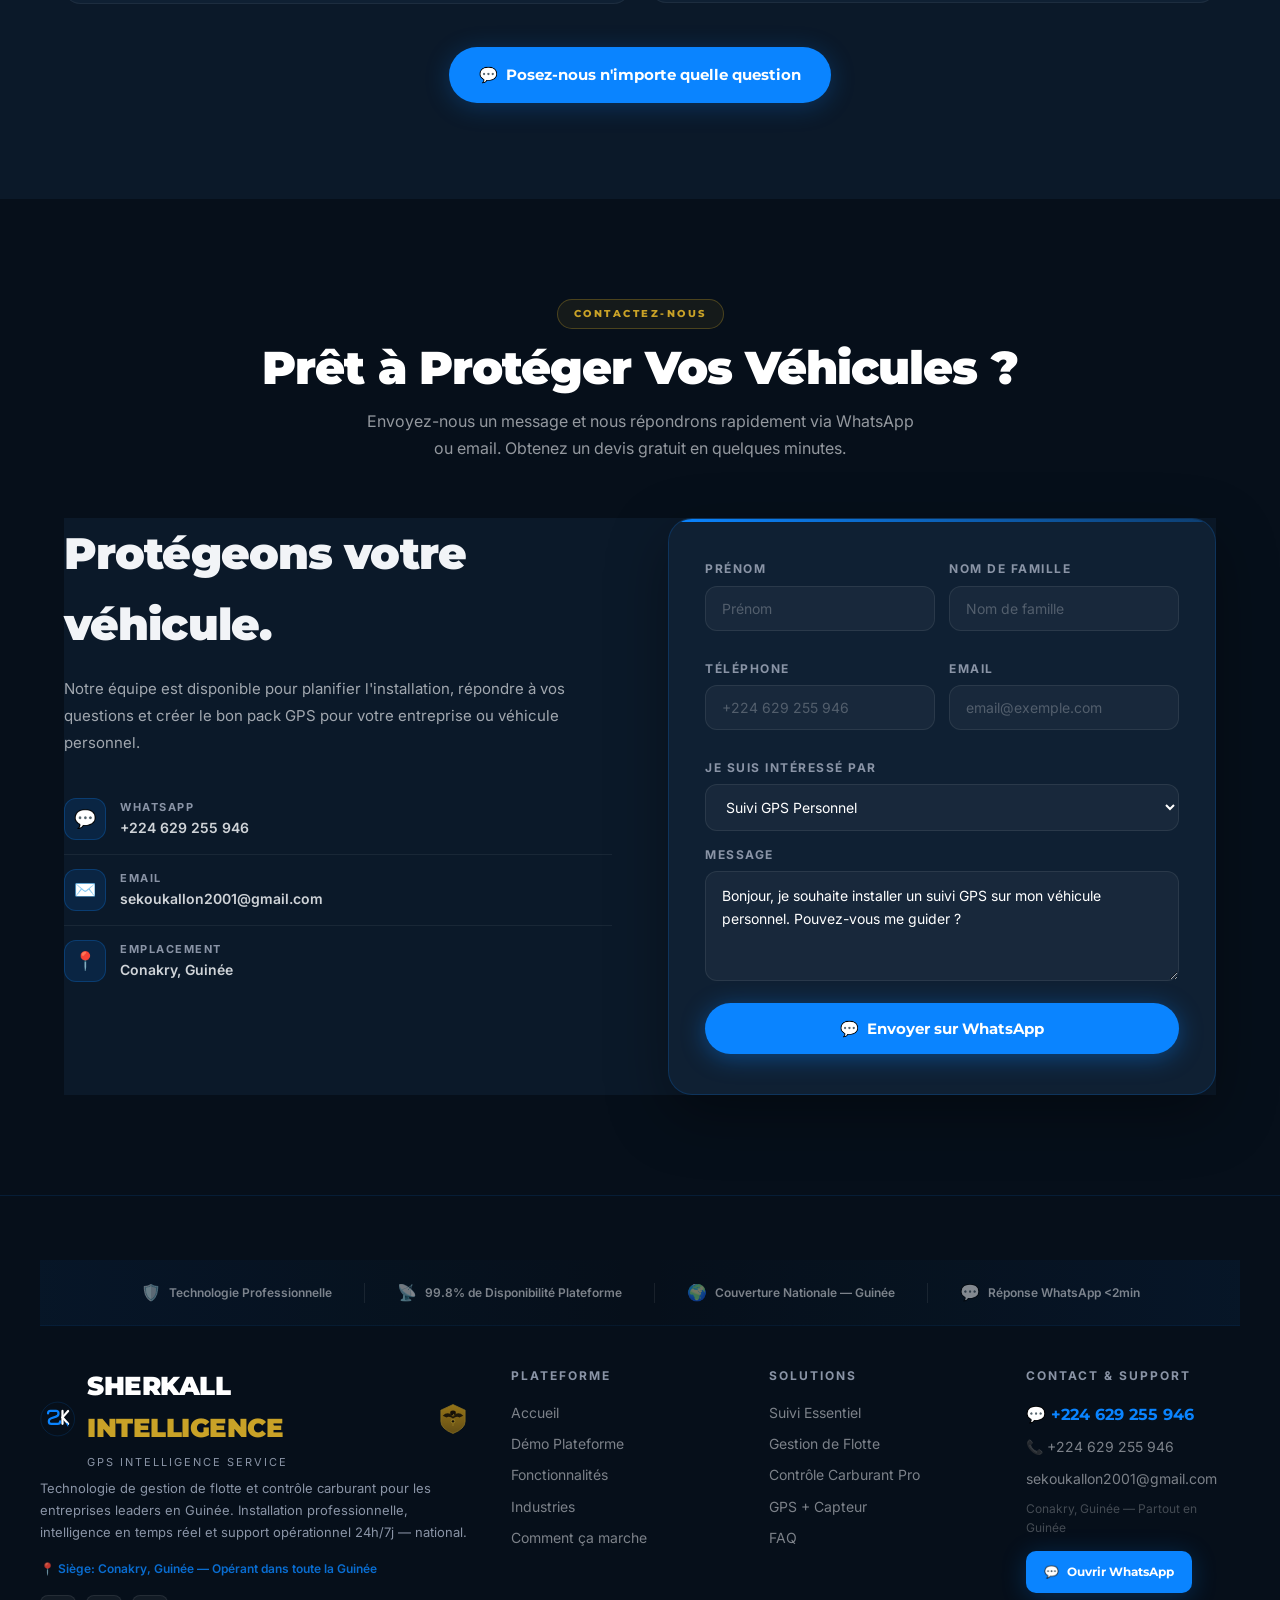
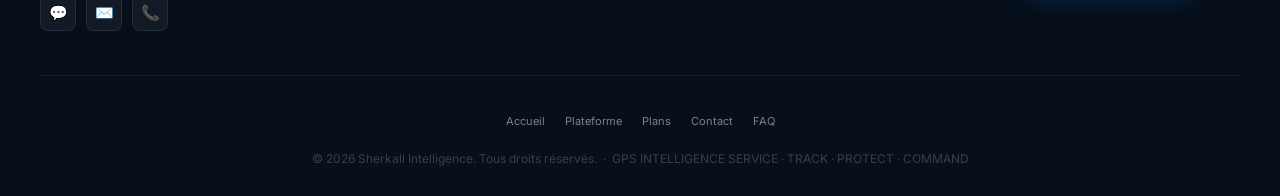
==== commit 03b899ea: "Extract inline CSS and JavaScript to styles.css and main.js" ====
--- a/index.html
+++ b/index.html
@@ -3,10 +3,10 @@
 <head>
     <meta charset="UTF-8">
     <meta name="viewport" content="width=device-width, initial-scale=1.0">
-    <meta name="description" content="Sherkall Intelligence — Enterprise Fleet Intelligence & Fuel Monitoring Platform. Real-time tracking, anti-theft protection, driver behavior analytics. Serving Guinea.">
-    <title>Sherkall Intelligence | GPS Fleet Intelligence & Fuel Monitoring</title>
-    <meta property="og:title" content="Sherkall Intelligence | GPS Fleet Intelligence & Fuel Monitoring">
-    <meta property="og:description" content="Monitor fleet movement, fuel consumption, and operational activity from a centralized intelligence platform. Track · Protect · Command — GPS Intelligence for Guinea's leading businesses.">
+    <meta name="description" content="Professional GPS fleet tracking & fuel monitoring in Guinea. Real-time location, anti-theft alerts, driver analytics. We install in Conakry — Track · Protect · Command.">
+    <title>Sherkall Intelligence | GPS Fleet Tracking Guinea</title>
+    <meta property="og:title" content="Sherkall Intelligence | GPS Fleet Tracking Guinea">
+    <meta property="og:description" content="Professional GPS fleet tracking & fuel monitoring in Guinea. Real-time location, anti-theft alerts, driver analytics. We install in Conakry — Track · Protect · Command.">
     <meta property="og:type" content="website">
     <meta property="og:url" content="https://sherkallintel.vercel.app/">
     <meta name="twitter:card" content="summary_large_image">
@@ -27,7 +27,7 @@
       "@type": "LocalBusiness",
       "name": "Sherkall Intelligence",
       "alternateName": "Sherkall GPS Intelligence Service",
-      "description": "Enterprise GPS fleet intelligence and fuel monitoring platform for Guinea. Real-time tracking, anti-theft protection, driver behavior analytics, and fuel theft detection. Track · Protect · Command.",
+      "description": "Professional GPS fleet tracking & fuel monitoring in Guinea. Real-time location, anti-theft alerts, driver analytics. We install in Conakry — Track · Protect · Command.",
       "url": "https://sherkallintel.vercel.app/",
       "telephone": "+224629255946",
       "email": "sekoukallon2001@gmail.com",
@@ -65,2526 +65,7 @@
       ]
     }
     </script>
-    <style>
-        :root {
-            --blue:       #0A84FF;
-            --blue-dark:  #0063CC;
-            --blue-glow:  rgba(10,132,255,0.25);
-            --navy:       #0D1B2A;
-            --navy-deep:  #060F1A;
-            --navy-mid:   #0B1929;
-            --navy-card:  #0F2033;
-            --navy-2:     #1B263B;
-            --white:      #F2F4F7;
-            --grey:       #8A94A6;
-            --green:      #22C55E;
-            --red:        #EF4444;
-            /* ── GOLD PALETTE ── */
-            --gold:       #C9A227;
-            --gold-light: #D4A017;
-            --gold-dark:  #8B6914;
-            --gold-glow:  rgba(201,162,39,0.25);
-            --gold-bg:    rgba(201,162,39,0.08);
-            --gold-border:rgba(201,162,39,0.3);
-        }
-
-        * { margin:0; padding:0; box-sizing:border-box; }
-        html { scroll-behavior:smooth; }
-        body {
-            font-family:'Inter', sans-serif;
-            background:var(--navy-deep);
-            color:var(--white);
-            line-height:1.6;
-            -webkit-font-smoothing:antialiased;
-        }
-        h1,h2,h3,h4 {
-            font-family:'Montserrat', sans-serif;
-            letter-spacing:-0.02em;
-        }
-        .container { max-width:1200px; margin:0 auto; padding:0 24px; }
-        section { padding:96px 0; }
-
-        /* ── SCROLLBAR ── */
-        ::-webkit-scrollbar { width:6px; }
-        ::-webkit-scrollbar-track { background:var(--navy-deep); }
-        ::-webkit-scrollbar-thumb { background:var(--gold); border-radius:3px; }
-
-        /* ──────────────────────────────────────────
-           NAV
-        ────────────────────────────────────────── */
-        nav {
-            position:fixed; top:0; left:0; right:0;
-            background:rgba(6,15,26,0.92);
-            backdrop-filter:blur(20px);
-            -webkit-backdrop-filter:blur(20px);
-            z-index:1000;
-            transition:transform 0.35s ease;
-            border-bottom:1px solid rgba(201,162,39,0.2);
-        }
-        .nav-content {
-            display:flex; align-items:center; justify-content:space-between;
-            padding:10px 16px; max-width:1200px; margin:0 auto;
-            gap:8px; min-width:0;
-        }
-        .logo {
-            display:flex; align-items:center; gap:8px;
-            text-decoration:none; flex-shrink:0; min-width:0;
-        }
-        .logo-text { display:flex; flex-direction:column; line-height:1; min-width:0; }
-        .logo-main {
-            font-family:'Montserrat', sans-serif;
-            font-weight:900; font-size:16px;
-            color:#fff; letter-spacing:-0.02em;
-            white-space:nowrap;
-        }
-        .logo-main span { color:var(--gold); }
-        /* Shared tagline styles */
-        .logo-tagline-short,
-        .logo-tagline-full {
-            color:var(--grey); text-transform:uppercase;
-            margin-top:2px; white-space:nowrap;
-            overflow:hidden; text-overflow:ellipsis;
-            font-family:'Montserrat',sans-serif; font-weight:700;
-        }
-        /* Hidden by default — breakpoints enable them */
-        .logo-tagline-short { display:none; }
-        .logo-tagline-full  { display:none; }
-        /* Hide the eagle badge on mobile — shown only on desktop */
-        .logo .logo-eagle-badge { display:none; }
-
-        .nav-links { display:flex; gap:22px; list-style:none; }
-        .nav-links a {
-            color:rgba(242,244,247,0.7); text-decoration:none;
-            font-weight:500; font-size:13px;
-            transition:color 0.2s;
-        }
-        .nav-links a:hover { color:#fff; }
-        .nav-actions { display:flex; align-items:center; gap:8px; flex-shrink:0; }
-        .lang-toggle {
-            background:transparent;
-            border:1.5px solid var(--gold-border);
-            color:var(--gold); padding:6px 12px;
-            border-radius:50px; cursor:pointer;
-            font-weight:700; font-size:11px;
-            font-family:'Montserrat', sans-serif;
-            transition:all 0.2s; white-space:nowrap;
-            flex-shrink:0;
-        }
-        .lang-toggle:hover { background:var(--blue-glow); border-color:var(--blue); }
-        .cta-nav {
-            background:linear-gradient(135deg,var(--gold-light),var(--gold-dark)); color:#000;
-            padding:8px 16px; border-radius:50px;
-            font-weight:700; text-decoration:none;
-            font-size:12px; transition:all 0.25s;
-            font-family:'Montserrat', sans-serif;
-            white-space:nowrap;
-            box-shadow:0 0 20px var(--gold-glow);
-        }
-        .cta-nav:hover { background:var(--blue-dark); transform:translateY(-1px); }
-        .hamburger { display:none; flex-direction:column; gap:5px; cursor:pointer; flex-shrink:0; }
-        .hamburger span { width:22px; height:2.5px; background:var(--white); border-radius:3px; transition:0.3s; }
-        .mobile-menu {
-            display:none; flex-direction:column;
-            background:var(--navy); border-top:1px solid rgba(10,132,255,0.12);
-        }
-        .mobile-menu.active { display:flex; }
-        .mobile-menu a {
-            color:rgba(242,244,247,0.85); text-decoration:none;
-            padding:16px 24px; font-size:15px; font-weight:500;
-            border-bottom:1px solid rgba(255,255,255,0.05);
-        }
-        .mobile-menu a:hover { color:var(--blue); }
-
-        /* ──────────────────────────────────────────
-           HERO
-        ────────────────────────────────────────── */
-        .hero {
-            min-height:100vh;
-            background:linear-gradient(165deg, #060F1A 0%, #0B1929 55%, #0A1F3A 100%);
-            position:relative; display:flex; align-items:center;
-            overflow:hidden; padding:130px 0 80px;
-        }
-
-        /* Circuit-board grid */
-        .hero-grid {
-            position:absolute; inset:0;
-            background-image:
-                linear-gradient(rgba(10,132,255,0.07) 1px, transparent 1px),
-                linear-gradient(90deg, rgba(10,132,255,0.07) 1px, transparent 1px);
-            background-size:64px 64px;
-            animation:gridDrift 60s linear infinite;
-            z-index:1;
-        }
-        @keyframes gridDrift {
-            0% { background-position:0 0; }
-            100% { background-position:64px 64px; }
-        }
-
-        /* Signal rings */
-        .hero-rings {
-            position:absolute; right:-80px; top:50%;
-            transform:translateY(-50%);
-            width:700px; height:700px; z-index:2;
-        }
-        .ring {
-            position:absolute; border-radius:50%;
-            border:1.5px solid rgba(10,132,255,0.18);
-            top:50%; left:50%; transform:translate(-50%,-50%);
-            animation:ringExpand 6s ease-out infinite;
-        }
-        @keyframes ringExpand {
-            0%   { width:60px; height:60px; opacity:0.9; border-color:rgba(10,132,255,0.5); }
-            100% { width:700px; height:700px; opacity:0; }
-        }
-
-        /* Glowing orb behind rings */
-        .hero-orb {
-            position:absolute; right:12%; top:50%;
-            transform:translateY(-50%);
-            width:420px; height:420px; z-index:2;
-            background:radial-gradient(circle, rgba(10,132,255,0.18) 0%, transparent 70%);
-            border-radius:50%;
-            animation:orbPulse 4s ease-in-out infinite;
-        }
-        @keyframes orbPulse {
-            0%,100% { transform:translateY(-50%) scale(1); opacity:0.7; }
-            50% { transform:translateY(-50%) scale(1.08); opacity:1; }
-        }
-
-        /* Scan line */
-        .scan-line {
-            position:absolute; left:0; right:0; height:2px;
-            background:linear-gradient(90deg, transparent, rgba(10,132,255,0.6), transparent);
-            animation:scanMove 8s linear infinite;
-            z-index:3;
-        }
-        @keyframes scanMove {
-            0% { top:-2px; opacity:0; }
-            10% { opacity:1; }
-            90% { opacity:1; }
-            100% { top:100%; opacity:0; }
-        }
-
-        .hero-content {
-            position:relative; z-index:10;
-            display:grid; grid-template-columns:1fr 1fr;
-            gap:64px; align-items:center;
-            max-width:1200px; margin:0 auto; padding:0 24px;
-        }
-
-        .hero-chip {
-            display:inline-flex; align-items:center; gap:8px;
-            background:rgba(10,132,255,0.12);
-            border:1px solid rgba(10,132,255,0.35);
-            color:var(--blue); padding:7px 16px;
-            border-radius:50px; font-size:11px;
-            font-weight:700; letter-spacing:1.5px;
-            text-transform:uppercase; margin-bottom:24px;
-            font-family:'Montserrat', sans-serif;
-        }
-        .hero-chip .dot {
-            width:7px; height:7px; background:var(--green);
-            border-radius:50%;
-            animation:livePulse 1.5s ease-in-out infinite;
-        }
-
-        .hero h1 {
-            font-size:clamp(38px, 4.8vw, 62px);
-            font-weight:900;
-            line-height:1.08;
-            margin-bottom:22px;
-            color:#fff;
-        }
-        .hero h1 .blue { color:var(--blue); }
-        .hero-sub {
-            font-size:17px; color:rgba(242,244,247,0.7);
-            margin-bottom:18px; line-height:1.75;
-        }
-        .location-pill {
-            display:inline-flex; align-items:center; gap:7px;
-            background:rgba(10,132,255,0.1);
-            border:1px solid rgba(10,132,255,0.2);
-            color:var(--blue); padding:6px 14px;
-            border-radius:50px; font-size:13px; font-weight:600;
-            margin-bottom:30px;
-        }
-
-        .hero-badges { display:flex; gap:10px; flex-wrap:wrap; margin-bottom:34px; }
-        .badge-pill {
-            background:rgba(255,255,255,0.06);
-            border:1px solid rgba(255,255,255,0.1);
-            color:rgba(242,244,247,0.85);
-            padding:8px 16px; border-radius:50px;
-            font-size:13px; font-weight:500;
-            display:flex; align-items:center; gap:6px;
-            transition:all 0.2s;
-        }
-        .badge-pill:hover {
-            background:rgba(10,132,255,0.12);
-            border-color:rgba(10,132,255,0.35);
-            color:var(--blue);
-        }
-
-        .btn-row { display:flex; gap:14px; flex-wrap:wrap; }
-        .btn-primary {
-            background:var(--blue); color:#fff;
-            border:none; padding:16px 30px;
-            font-size:15px; font-weight:700;
-            border-radius:50px; cursor:pointer;
-            transition:all 0.25s;
-            text-decoration:none;
-            display:inline-flex; align-items:center; gap:8px;
-            font-family:'Montserrat', sans-serif;
-            box-shadow:0 4px 24px var(--blue-glow);
-        }
-        .btn-primary:hover {
-            background:var(--blue-dark);
-            transform:translateY(-2px);
-            box-shadow:0 8px 32px rgba(10,132,255,0.4);
-        }
-        .btn-outline {
-            background:transparent; color:#fff;
-            border:2px solid rgba(255,255,255,0.2);
-            padding:16px 30px; font-size:15px; font-weight:700;
-            border-radius:50px; cursor:pointer; transition:all 0.25s;
-            text-decoration:none;
-            display:inline-flex; align-items:center; gap:8px;
-            font-family:'Montserrat', sans-serif;
-        }
-        .btn-outline:hover { border-color:var(--blue); color:var(--blue); }
-
-        /* ── PHONE MOCKUP ── */
-        .hero-visual { display:flex; justify-content:center; align-items:center; }
-        .phone-wrap {
-            position:relative; width:260px;
-            filter:drop-shadow(0 40px 80px rgba(10,132,255,0.3));
-        }
-        .phone-frame {
-            background:#111; border:10px solid #1a1a1a;
-            border-radius:42px; padding:8px;
-            box-shadow:0 0 0 1px rgba(255,255,255,0.05);
-        }
-        .phone-screen {
-            background:var(--navy-mid); border-radius:32px;
-            height:480px; overflow:hidden;
-        }
-        /* Phone top bar */
-        .phone-topbar {
-            background:rgba(6,15,26,0.96);
-            padding:10px 16px; display:flex;
-            align-items:center; justify-content:space-between;
-            font-size:11px; font-weight:700;
-            letter-spacing:0.5px;
-        }
-        .phone-app-name { color:var(--blue); font-family:'Montserrat',sans-serif; }
-        .phone-live { display:flex; align-items:center; gap:5px; color:var(--green); font-size:10px; }
-        /* Map area */
-        .phone-map {
-            height:295px; background:#0a1520;
-            position:relative; overflow:hidden;
-        }
-        .map-grid-lines {
-            position:absolute; inset:0;
-            background-image:
-                linear-gradient(rgba(10,132,255,0.08) 1px, transparent 1px),
-                linear-gradient(90deg, rgba(10,132,255,0.08) 1px, transparent 1px);
-            background-size:32px 32px;
-        }
-        .map-road-h { position:absolute; height:3px; background:rgba(30,60,90,0.8); width:100%; }
-        .map-road-v { position:absolute; width:3px; background:rgba(30,60,90,0.8); height:100%; }
-        .map-pin {
-            position:absolute; top:42%; left:54%;
-            z-index:10;
-        }
-        .pin-dot {
-            width:20px; height:20px; background:var(--blue);
-            border-radius:50%; border:3px solid #fff;
-            animation:pinPulse 2s infinite;
-            box-shadow:0 0 0 0 var(--blue-glow);
-        }
-        @keyframes pinPulse {
-            0%,100% { box-shadow:0 0 0 0 rgba(10,132,255,0.7); }
-            70% { box-shadow:0 0 0 14px transparent; }
-        }
-        /* Route line on phone */
-        .phone-route {
-            position:absolute; bottom:40%; left:10%;
-            width:45%; height:3px;
-            background:linear-gradient(90deg, transparent, var(--blue), rgba(10,132,255,0.3));
-            border-radius:3px; animation:routeAnim 3s linear infinite;
-        }
-        @keyframes routeAnim { 0%,100%{opacity:0.6} 50%{opacity:1} }
-
-        /* Phone info panel */
-        .phone-info {
-            padding:12px 14px;
-            background:rgba(6,15,26,0.98);
-            border-top:1px solid rgba(10,132,255,0.15);
-        }
-        .phone-info-row {
-            display:flex; justify-content:space-between;
-            align-items:center; margin-bottom:8px;
-        }
-        .phone-vehicle-name { font-weight:700; font-size:13px; font-family:'Montserrat',sans-serif; }
-        .status-badge {
-            background:var(--green); color:#fff;
-            padding:3px 10px; border-radius:20px;
-            font-size:10px; font-weight:700; letter-spacing:0.5px;
-        }
-        .phone-stats {
-            display:grid; grid-template-columns:1fr 1fr 1fr;
-            gap:8px; margin-top:8px;
-        }
-        .phone-stat { text-align:center; }
-        .phone-stat-val { font-size:16px; font-weight:800; color:var(--blue); font-family:'Montserrat',sans-serif; }
-        .phone-stat-label { font-size:9px; color:var(--grey); text-transform:uppercase; letter-spacing:0.5px; }
-        /* GPS coord ticker */
-        .phone-coord {
-            font-family:monospace; font-size:10px;
-            color:rgba(10,132,255,0.7); margin-top:8px;
-            text-align:center;
-        }
-
-        /* Phone status dots (bottom nav) */
-        .phone-nav {
-            display:flex; justify-content:space-around;
-            padding:10px 0; background:rgba(6,15,26,0.96);
-            border-top:1px solid rgba(255,255,255,0.05);
-        }
-        .phone-nav-item {
-            display:flex; flex-direction:column; align-items:center;
-            gap:3px; font-size:9px; color:var(--grey);
-        }
-        .phone-nav-item.active { color:var(--blue); }
-        .phone-nav-icon { font-size:16px; }
-
-        /* Floating data card beside phone */
-        .float-card {
-            position:absolute; background:rgba(11,25,41,0.95);
-            border:1px solid rgba(10,132,255,0.3);
-            border-radius:14px; padding:12px 16px;
-            backdrop-filter:blur(12px);
-            box-shadow:0 8px 32px rgba(0,0,0,0.4);
-        }
-        .float-card-title { font-size:10px; color:var(--grey); text-transform:uppercase; letter-spacing:1px; margin-bottom:5px; font-weight:600; }
-        .float-card-val { font-size:18px; font-weight:800; color:var(--blue); font-family:'Montserrat',sans-serif; }
-        .float-card-sub { font-size:10px; color:var(--grey); }
-        .float-card-alert {
-            position:absolute; background:rgba(239,68,68,0.12);
-            border:1px solid rgba(239,68,68,0.4);
-            border-radius:12px; padding:10px 14px;
-            backdrop-filter:blur(12px);
-            animation:alertFloat 3s ease-in-out infinite;
-        }
-        @keyframes alertFloat {
-            0%,100% { transform:translateY(0); }
-            50% { transform:translateY(-5px); }
-        }
-        .float-alert-title { font-size:10px; font-weight:700; color:#EF4444; letter-spacing:0.5px; }
-        .float-alert-body { font-size:10px; color:rgba(242,244,247,0.8); margin-top:2px; }
-
-        /* ──────────────────────────────────────────
-           STATS STRIP
-        ────────────────────────────────────────── */
-        .stats-strip {
-            background:var(--navy);
-            border-top:1px solid rgba(10,132,255,0.12);
-            border-bottom:1px solid rgba(10,132,255,0.12);
-            padding:36px 0;
-        }
-        .stats-grid {
-            display:grid; grid-template-columns:repeat(4,1fr);
-            gap:0; max-width:1200px; margin:0 auto; padding:0 24px;
-        }
-        .stat-item {
-            text-align:center; padding:0 24px;
-            border-right:1px solid rgba(255,255,255,0.07);
-        }
-        .stat-item:last-child { border-right:none; }
-        .stat-icon { font-size:28px; margin-bottom:8px; display:block; }
-        .stat-number {
-            font-size:32px; font-weight:900; color:var(--blue);
-            font-family:'Montserrat', sans-serif; line-height:1;
-            margin-bottom:4px;
-        }
-        .stat-label { font-size:13px; color:var(--grey); font-weight:500; }
-
-        /* ──────────────────────────────────────────
-           SECTION HELPERS
-        ────────────────────────────────────────── */
-        .section-chip {
-            display:inline-flex; align-items:center; gap:7px;
-            background:rgba(10,132,255,0.1);
-            border:1px solid rgba(10,132,255,0.25);
-            color:var(--blue); padding:5px 14px;
-            border-radius:50px; font-size:11px;
-            font-weight:700; letter-spacing:1.5px;
-            text-transform:uppercase;
-            font-family:'Montserrat', sans-serif;
-            margin-bottom:14px;
-        }
-        .section-title {
-            font-size:clamp(30px, 3.5vw, 44px);
-            font-weight:900; margin-bottom:14px; color:#fff;
-        }
-        .section-sub {
-            font-size:16px; color:rgba(242,244,247,0.6);
-            max-width:560px; line-height:1.7;
-        }
-        .section-head { text-align:center; margin-bottom:56px; }
-        .section-head .section-sub { margin:0 auto; }
-
-        /* ──────────────────────────────────────────
-           HOW IT WORKS
-        ────────────────────────────────────────── */
-        #how { background:var(--navy-mid); }
-        .steps { display:grid; grid-template-columns:repeat(3,1fr); gap:28px; }
-        .step-card {
-            background:var(--navy-card);
-            border:1px solid rgba(10,132,255,0.1);
-            border-radius:20px; padding:40px 28px;
-            text-align:center; position:relative;
-            transition:all 0.3s;
-            overflow:hidden;
-        }
-        .step-card::before {
-            content:''; position:absolute; inset:0;
-            background:linear-gradient(135deg, rgba(10,132,255,0.08), transparent);
-            opacity:0; transition:opacity 0.3s;
-        }
-        .step-card:hover { transform:translateY(-8px); border-color:rgba(10,132,255,0.4); }
-        .step-card:hover::before { opacity:1; }
-        .step-number {
-            position:absolute; top:20px; left:20px;
-            width:32px; height:32px;
-            background:var(--blue); color:#fff;
-            border-radius:50%;
-            display:flex; align-items:center; justify-content:center;
-            font-weight:900; font-size:14px;
-            font-family:'Montserrat', sans-serif;
-        }
-        .step-icon { font-size:48px; margin-bottom:20px; display:block; }
-        .step-card h3 {
-            font-size:20px; font-weight:800;
-            margin-bottom:12px; color:#fff;
-        }
-        .step-card p { color:rgba(242,244,247,0.65); font-size:14.5px; line-height:1.75; }
-
-        /* connector line */
-        .steps-connector {
-            display:grid; grid-template-columns:repeat(3,1fr);
-            margin-bottom:-14px; padding:0 28px;
-            pointer-events:none;
-        }
-        .connector-line {
-            border-top:2px dashed rgba(10,132,255,0.2);
-            margin-top:60px; margin-left:50%;
-        }
-        .connector-line:last-child { border:none; }
-
-        /* ──────────────────────────────────────────
-           FEATURES
-        ────────────────────────────────────────── */
-        #features { background:var(--navy-deep); }
-        .features-grid {
-            display:grid;
-            grid-template-columns:repeat(3,1fr);
-            gap:24px;
-        }
-        .feature-card {
-            background:var(--navy-card);
-            border:1px solid rgba(255,255,255,0.06);
-            border-radius:18px; padding:32px 26px;
-            transition:all 0.3s; position:relative; overflow:hidden;
-        }
-        .feature-card::after {
-            content:''; position:absolute;
-            bottom:0; left:0; right:0; height:3px;
-            background:linear-gradient(90deg, var(--blue), transparent);
-            opacity:0; transition:opacity 0.3s;
-        }
-        .feature-card:hover { transform:translateY(-6px); border-color:rgba(10,132,255,0.3); }
-        .feature-card:hover::after { opacity:1; }
-        .feature-icon-wrap {
-            width:52px; height:52px;
-            background:rgba(10,132,255,0.12);
-            border-radius:14px; display:flex;
-            align-items:center; justify-content:center;
-            font-size:26px; margin-bottom:18px;
-            border:1px solid rgba(10,132,255,0.2);
-            transition:all 0.3s;
-        }
-        .feature-card:hover .feature-icon-wrap {
-            background:rgba(10,132,255,0.22);
-            transform:scale(1.1) rotate(-5deg);
-        }
-        .feature-card h3 { font-size:18px; font-weight:800; margin-bottom:10px; color:#fff; }
-        .feature-card p { color:rgba(242,244,247,0.6); font-size:14px; line-height:1.75; }
-
-        /* animated demos inside feature cards */
-        .live-dot {
-            display:inline-block; width:7px; height:7px;
-            background:var(--green); border-radius:50%;
-            margin-right:6px; vertical-align:middle;
-            animation:livePulse 1.5s ease-in-out infinite;
-        }
-        @keyframes livePulse {
-            0%,100% { box-shadow:0 0 0 0 rgba(34,197,94,0.7); }
-            50% { box-shadow:0 0 0 7px transparent; }
-        }
-        .alert-demo {
-            margin-top:14px; background:rgba(239,68,68,0.1);
-            border:1px solid rgba(239,68,68,0.3);
-            border-radius:10px; padding:9px 12px; font-size:12px;
-            display:flex; align-items:center; gap:7px;
-            animation:alertBlink 3s ease-in-out infinite;
-        }
-        @keyframes alertBlink {
-            0%,100% { border-color:rgba(239,68,68,0.25); background:rgba(239,68,68,0.07); }
-            50% { border-color:rgba(239,68,68,0.7); background:rgba(239,68,68,0.18); }
-        }
-        .route-demo { margin-top:14px; height:5px; background:rgba(255,255,255,0.06); border-radius:3px; overflow:hidden; }
-        .route-progress {
-            height:100%;
-            background:linear-gradient(90deg, var(--blue), var(--green));
-            border-radius:3px; animation:routePlay 4s ease-in-out infinite;
-        }
-        @keyframes routePlay { 0%{width:0%} 80%{width:100%} 100%{width:100%} }
-        .geofence-demo {
-            margin-top:14px; position:relative; height:68px;
-            background:rgba(10,132,255,0.06);
-            border:2px dashed rgba(10,132,255,0.3);
-            border-radius:50%; display:flex;
-            align-items:center; justify-content:center;
-            font-size:10px; color:var(--blue);
-            animation:geoPulse 3s ease-in-out infinite;
-        }
-        @keyframes geoPulse {
-            0%,100% { border-color:rgba(10,132,255,0.25); background:rgba(10,132,255,0.04); }
-            50% { border-color:rgba(10,132,255,0.7); background:rgba(10,132,255,0.12); }
-        }
-        .geo-pin {
-            position:absolute; top:50%; left:50%;
-            transform:translate(-50%,-50%);
-            width:10px; height:10px; background:var(--blue);
-            border-radius:50%; animation:geoMove 4s ease-in-out infinite;
-        }
-        @keyframes geoMove {
-            0% { transform:translate(-50%,-50%); }
-            25% { transform:translate(0%,-80%); }
-            50% { transform:translate(60%,-30%); }
-            75% { transform:translate(20%,30%); }
-            100% { transform:translate(-50%,-50%); }
-        }
-
-        /* Feature highlight row */
-        .feature-highlight {
-            display:grid; grid-template-columns:1fr 1fr;
-            gap:28px; margin-top:24px;
-        }
-        .feature-highlight .feature-card { grid-column:auto; }
-
-        /* ──────────────────────────────────────────
-           PRICING
-        ────────────────────────────────────────── */
-        #pricing { background:var(--navy-mid); }
-        .currency-toggle-wrap {
-            text-align:center; margin-bottom:32px;
-            display:flex; justify-content:center; align-items:center; gap:12px;
-        }
-        .currency-toggle-wrap label { color:var(--grey); font-size:14px; }
-        .currency-select {
-            background:var(--navy-card);
-            border:1.5px solid rgba(10,132,255,0.4);
-            color:var(--blue); padding:9px 20px;
-            border-radius:50px; cursor:pointer;
-            font-weight:700; font-size:13px;
-            font-family:'Montserrat', sans-serif;
-            appearance:auto;
-        }
-        .pricing-grid {
-            display:grid; grid-template-columns:repeat(2,1fr);
-            gap:28px; max-width:860px; margin:0 auto;
-        }
-        .price-card {
-            background:var(--navy-card);
-            border:1.5px solid rgba(255,255,255,0.07);
-            border-radius:24px; padding:40px 32px;
-            text-align:center; position:relative;
-            transition:all 0.35s;
-            display:flex; flex-direction:column;
-        }
-        .price-card:hover { transform:translateY(-8px); border-color:rgba(10,132,255,0.5); box-shadow:0 0 50px rgba(10,132,255,0.12); }
-        .price-card.popular {
-            border-color:var(--blue);
-            box-shadow:0 0 50px rgba(10,132,255,0.15);
-        }
-        .price-badge {
-            position:absolute; top:-14px; left:50%; transform:translateX(-50%);
-            background:var(--blue); color:#fff;
-            padding:5px 20px; border-radius:20px;
-            font-size:11px; font-weight:800;
-            font-family:'Montserrat', sans-serif; letter-spacing:1px;
-            white-space:nowrap;
-            box-shadow:0 4px 16px var(--blue-glow);
-        }
-        .price-label { color:var(--grey); font-size:14px; margin-bottom:10px; }
-        .price-amount { font-size:44px; font-weight:900; color:var(--blue); margin:8px 0 4px; line-height:1; font-family:'Montserrat',sans-serif; }
-        .price-per { color:var(--grey); font-size:13px; margin-bottom:18px; }
-        .price-persuade {
-            background:rgba(10,132,255,0.08);
-            border-left:3px solid var(--blue);
-            padding:11px 14px; border-radius:10px;
-            margin:12px 0; font-size:13px;
-            text-align:left; color:rgba(242,244,247,0.8);
-            font-style:italic;
-        }
-        .fleet-banner {
-            background:rgba(10,132,255,0.06);
-            border-left:3px solid rgba(10,132,255,0.4);
-            padding:11px 14px; border-radius:10px;
-            margin:12px 0; cursor:pointer;
-            font-style:italic; font-size:13px;
-            text-align:left; transition:background 0.2s;
-            color:rgba(242,244,247,0.7);
-        }
-        .fleet-banner:hover { background:rgba(10,132,255,0.14); }
-        .price-features {
-            text-align:left; list-style:none;
-            margin:16px 0 24px; line-height:2.4;
-            font-size:14.5px; color:rgba(242,244,247,0.8);
-        }
-        .price-btn {
-            margin-top:auto; width:100%; padding:15px;
-            font-size:15px; font-weight:700;
-            border-radius:50px; cursor:pointer;
-            transition:all 0.25s;
-            font-family:'Montserrat', sans-serif;
-        }
-        .price-btn-blue { background:var(--blue); color:#fff; border:none; box-shadow:0 4px 20px var(--blue-glow); }
-        .price-btn-blue:hover { background:var(--blue-dark); transform:translateY(-2px); }
-        .price-btn-outline { background:transparent; color:var(--blue); border:2px solid var(--blue); }
-        .price-btn-outline:hover { background:rgba(10,132,255,0.12); }
-
-        /* ──────────────────────────────────────────
-           WHY US
-        ────────────────────────────────────────── */
-        #why-us { background:var(--navy-card); }
-        .why-grid { display:grid; grid-template-columns:1fr 1fr; gap:64px; align-items:center; }
-        .why-list { list-style:none; }
-        .why-item {
-            display:flex; align-items:flex-start; gap:16px;
-            padding:18px 0; border-bottom:1px solid rgba(255,255,255,0.06);
-        }
-        .why-item:last-child { border-bottom:none; }
-        .why-icon {
-            width:44px; height:44px; flex-shrink:0;
-            background:rgba(10,132,255,0.12);
-            border:1px solid rgba(10,132,255,0.25);
-            border-radius:12px; display:flex;
-            align-items:center; justify-content:center; font-size:20px;
-        }
-        .why-text h4 { font-size:15px; font-weight:700; margin-bottom:3px; color:#fff; }
-        .why-text p { font-size:13.5px; color:var(--grey); line-height:1.6; }
-
-        /* Shield visual */
-        .shield-visual {
-            position:relative; display:flex;
-            align-items:center; justify-content:center;
-        }
-        .shield-bg {
-            width:280px; height:280px;
-            background:linear-gradient(135deg, var(--blue), var(--blue-dark));
-            clip-path:polygon(50% 0%, 100% 25%, 100% 75%, 50% 100%, 0% 75%, 0% 25%);
-            display:flex; align-items:center; justify-content:center;
-            box-shadow:0 0 80px rgba(10,132,255,0.35);
-            animation:shieldPulse 4s ease-in-out infinite;
-        }
-        @keyframes shieldPulse {
-            0%,100% { box-shadow:0 0 60px rgba(10,132,255,0.3); }
-            50% { box-shadow:0 0 100px rgba(10,132,255,0.5); }
-        }
-        .shield-inner {
-            text-align:center; color:#fff; padding:20px;
-        }
-        .shield-inner .shield-emoji { font-size:56px; display:block; margin-bottom:8px; }
-        .shield-inner .shield-word {
-            font-family:'Montserrat',sans-serif;
-            font-weight:900; font-size:22px; letter-spacing:2px;
-        }
-
-        /* ──────────────────────────────────────────
-           TESTIMONIALS
-        ────────────────────────────────────────── */
-        #testimonials { background:var(--navy-deep); }
-        .testimonials-grid { display:grid; grid-template-columns:repeat(3,1fr); gap:24px; align-items:start; }
-        .testimonial-card {
-            background:var(--navy-card);
-            border:1px solid rgba(255,255,255,0.06);
-            border-radius:20px; padding:30px 28px;
-            transition:all 0.3s; position:relative;
-            display:flex; flex-direction:column;
-        }
-        .testimonial-card::before {
-            content:''; position:absolute; top:0; left:0; right:0; height:3px;
-            background:linear-gradient(90deg, var(--blue), transparent);
-        }
-        .testimonial-card:hover { transform:translateY(-5px); border-color:rgba(10,132,255,0.3); }
-        .stars { color:#F59E0B; font-size:16px; margin-bottom:14px; letter-spacing:2px; }
-        .testimonial-text {
-            font-style:italic; line-height:1.8;
-            color:rgba(242,244,247,0.75); margin-bottom:22px; font-size:14px;
-            flex:1;
-            overflow:visible;
-            word-wrap:break-word;
-        }
-        .testimonial-author { display:flex; align-items:center; gap:12px; }
-        .author-avatar {
-            width:46px; height:46px;
-            background:linear-gradient(135deg, var(--blue), var(--blue-dark));
-            border-radius:50%; display:flex; align-items:center; justify-content:center;
-            font-weight:800; font-size:14px; flex-shrink:0;
-            font-family:'Montserrat',sans-serif;
-        }
-        .author-name { font-weight:700; font-size:14px; }
-        .author-loc { color:var(--grey); font-size:12px; }
-
-        /* ──────────────────────────────────────────
-           FAQ
-        ────────────────────────────────────────── */
-        #faq { background:var(--navy-mid); }
-        .faq-grid { display:grid; grid-template-columns:1fr 1fr; gap:20px; margin-top:12px; }
-        .faq-card {
-            background:var(--navy-card);
-            border:1px solid rgba(255,255,255,0.06);
-            border-radius:16px; padding:26px 24px;
-            cursor:pointer; transition:all 0.25s;
-            position:relative; overflow:hidden;
-        }
-        .faq-card::before {
-            content:''; position:absolute; left:0; top:0; bottom:0;
-            width:3px; background:var(--blue);
-            transform:scaleY(0); transition:transform 0.3s;
-            transform-origin:bottom;
-        }
-        .faq-card:hover, .faq-card.open { border-color:rgba(10,132,255,0.3); }
-        .faq-card.open::before { transform:scaleY(1); }
-        .faq-card h4 {
-            font-size:15px; font-weight:700; color:#fff;
-            display:flex; justify-content:space-between; align-items:center;
-            gap:12px;
-        }
-        .faq-arrow { color:var(--blue); font-size:18px; transition:transform 0.3s; flex-shrink:0; }
-        .faq-card.open .faq-arrow { transform:rotate(180deg); }
-        .faq-card p {
-            max-height:0; overflow:hidden;
-            transition:max-height 0.4s ease, opacity 0.3s;
-            opacity:0; margin-top:0;
-            color:rgba(242,244,247,0.65); font-size:14px; line-height:1.75;
-        }
-        .faq-card.open p { max-height:500px; opacity:1; margin-top:14px; }
-
-        /* ──────────────────────────────────────────
-           CTA BAND
-        ────────────────────────────────────────── */
-        .cta-band-section { background:var(--navy-card); padding:80px 0; }
-        .cta-band {
-            background:linear-gradient(135deg, rgba(10,132,255,0.12), rgba(10,132,255,0.04));
-            border:1px solid rgba(10,132,255,0.25);
-            border-radius:24px; padding:56px 48px;
-            text-align:center; max-width:760px; margin:0 auto;
-            position:relative; overflow:hidden;
-        }
-        .cta-band::before {
-            content:''; position:absolute; inset:0;
-            background:radial-gradient(circle at 50% -20%, rgba(10,132,255,0.15), transparent 60%);
-        }
-        .cta-band h3 { font-size:38px; margin-bottom:14px; font-weight:900; position:relative; }
-        .cta-band p { color:rgba(242,244,247,0.65); font-size:16px; margin-bottom:30px; position:relative; }
-        .cta-btn-row { display:flex; gap:14px; justify-content:center; flex-wrap:wrap; position:relative; }
-
-        /* ──────────────────────────────────────────
-           CONTACT
-        ────────────────────────────────────────── */
-        .contact-section {
-            background:linear-gradient(135deg, var(--blue) 0%, var(--blue-dark) 100%);
-            color:#fff; text-align:center; padding:100px 20px;
-            position:relative; overflow:hidden;
-        }
-        .contact-section::before {
-            content:''; position:absolute; inset:0;
-            background:radial-gradient(ellipse at center, rgba(255,255,255,0.1), transparent 70%);
-        }
-        .contact-title {
-            font-size:clamp(34px, 5vw, 52px);
-            font-weight:900; margin-bottom:14px;
-            position:relative;
-        }
-        .contact-sub { font-size:18px; margin-bottom:24px; opacity:0.85; position:relative; }
-        .contact-phone {
-            font-size:38px; font-weight:900;
-            letter-spacing:2px; margin:24px 0;
-            position:relative; font-family:'Montserrat',sans-serif;
-        }
-        .contact-btns { display:flex; gap:16px; justify-content:center; flex-wrap:wrap; margin-bottom:36px; position:relative; }
-        .contact-btn-dark {
-            background:var(--navy-deep); color:#fff;
-            padding:16px 32px; border-radius:50px;
-            font-size:15px; font-weight:700;
-            text-decoration:none; transition:transform 0.2s;
-            font-family:'Montserrat',sans-serif;
-        }
-        .contact-btn-white {
-            background:#fff; color:var(--blue);
-            padding:16px 32px; border-radius:50px;
-            font-size:15px; font-weight:700;
-            text-decoration:none; transition:transform 0.2s;
-            font-family:'Montserrat',sans-serif;
-        }
-        .contact-btn-dark:hover, .contact-btn-white:hover { transform:translateY(-3px); }
-        .contact-closing { font-size:20px; font-weight:700; margin-top:32px; opacity:0.9; position:relative; }
-
-        /* ──────────────────────────────────────────
-           FOOTER
-        ────────────────────────────────────────── */
-        footer {
-            background:var(--navy-deep);
-            border-top:1px solid rgba(10,132,255,0.1);
-            padding:64px 24px 28px;
-        }
-        .footer-grid {
-            display:grid; grid-template-columns:2fr 1fr 1fr 1fr;
-            gap:44px; max-width:1200px; margin:0 auto 44px;
-        }
-        .footer-logo-main {
-            font-family:'Montserrat', sans-serif;
-            font-weight:900; font-size:26px; color:#fff;
-            letter-spacing:-0.02em; margin-bottom:4px;
-        }
-        .footer-logo-main span { color:var(--gold); }
-        .footer-tagline { font-size:11px; color:var(--grey); letter-spacing:2px; text-transform:uppercase; margin-bottom:14px; }
-        .footer-desc { color:var(--grey); font-size:13px; line-height:1.7; margin-bottom:16px; }
-        .footer-serving { font-size:12px; color:rgba(10,132,255,0.8); font-weight:600; }
-        .footer-heading { font-weight:700; margin-bottom:16px; font-size:12px; text-transform:uppercase; letter-spacing:2px; color:var(--grey); }
-        .footer-link { display:block; color:rgba(242,244,247,0.5); text-decoration:none; margin:9px 0; font-size:14px; transition:color 0.2s; }
-        .footer-link:hover { color:var(--gold); }
-        .footer-phone { color:var(--blue); font-size:16px; font-weight:700; text-decoration:none; display:block; margin-bottom:8px; font-family:'Montserrat',sans-serif; }
-        .footer-bottom {
-            text-align:center; padding-top:28px;
-            border-top:1px solid rgba(255,255,255,0.05);
-            font-size:12px; color:rgba(255,255,255,0.2);
-            max-width:1200px; margin:0 auto;
-        }
-
-        /* ──────────────────────────────────────────
-           CONTACT FORM SECTION
-        ────────────────────────────────────────── */
-        #contact-form-section { background:var(--navy-mid); }
-        .contact-form-grid {
-            display:grid; grid-template-columns:1fr 1fr;
-            gap:56px; align-items:start;
-        }
-        .contact-form-info h2 { font-size:clamp(28px,3.5vw,44px); font-weight:900; margin-bottom:16px; }
-        .contact-form-info p { color:rgba(242,244,247,0.65); font-size:15px; line-height:1.8; margin-bottom:28px; }
-        .contact-info-item {
-            display:flex; align-items:center; gap:14px;
-            padding:14px 0; border-bottom:1px solid rgba(255,255,255,0.06);
-        }
-        .contact-info-item:last-child { border-bottom:none; }
-        .contact-info-icon {
-            width:42px; height:42px; flex-shrink:0;
-            background:rgba(10,132,255,0.12);
-            border:1px solid rgba(10,132,255,0.25);
-            border-radius:12px; display:flex;
-            align-items:center; justify-content:center; font-size:18px;
-        }
-        .contact-info-label { font-size:11px; color:var(--grey); text-transform:uppercase; letter-spacing:1.5px; font-weight:700; }
-        .contact-info-val { font-size:14px; color:rgba(242,244,247,0.85); font-weight:600; }
-
-        /* The actual form */
-        .contact-form-box {
-            background:var(--navy-card);
-            border:1.5px solid rgba(10,132,255,0.2);
-            border-radius:24px; padding:40px 36px;
-            box-shadow:0 20px 60px rgba(0,0,0,0.35);
-            position:relative; overflow:hidden;
-        }
-        .contact-form-box::before {
-            content:''; position:absolute; top:0; left:0; right:0; height:3px;
-            background:linear-gradient(90deg, var(--blue), rgba(10,132,255,0.3));
-        }
-        .form-row { display:grid; grid-template-columns:1fr 1fr; gap:14px; margin-bottom:14px; }
-        .form-group { margin-bottom:14px; }
-        .form-group label { display:block; font-size:12px; font-weight:700; color:var(--grey); text-transform:uppercase; letter-spacing:1.5px; margin-bottom:7px; }
-        .form-input, .form-select, .form-textarea {
-            width:100%; padding:13px 16px;
-            background:rgba(255,255,255,0.04);
-            border:1.5px solid rgba(255,255,255,0.08);
-            border-radius:12px; color:white; font-size:14px;
-            font-family:'Inter',sans-serif;
-            transition:all 0.25s;
-        }
-        .form-input:focus, .form-select:focus, .form-textarea:focus {
-            outline:none;
-            border-color:var(--blue);
-            background:rgba(10,132,255,0.06);
-            box-shadow:0 0 0 3px rgba(10,132,255,0.12);
-        }
-        .form-input::placeholder, .form-textarea::placeholder { color:rgba(255,255,255,0.25); }
-        .form-select { appearance:auto; cursor:pointer; }
-        .form-select option { background:var(--navy-card); }
-        .form-textarea { resize:vertical; min-height:110px; line-height:1.6; }
-        .form-submit-btn {
-            width:100%; padding:16px;
-            background:var(--blue); color:#fff;
-            border:none; border-radius:50px; cursor:pointer;
-            font-size:15px; font-weight:700;
-            font-family:'Montserrat',sans-serif;
-            display:flex; align-items:center; justify-content:center; gap:8px;
-            transition:all 0.25s;
-            box-shadow:0 4px 24px rgba(10,132,255,0.4);
-        }
-        .form-submit-btn:hover { background:var(--blue-dark); transform:translateY(-2px); box-shadow:0 8px 32px rgba(10,132,255,0.5); }
-        .form-submit-btn:disabled { opacity:0.6; cursor:not-allowed; transform:none; }
-        .form-success {
-            display:none; text-align:center; padding:20px;
-            background:rgba(34,197,94,0.08); border:1.5px solid rgba(34,197,94,0.3);
-            border-radius:14px; margin-top:14px;
-        }
-        .form-success.show { display:block; }
-        .form-success-icon { font-size:36px; margin-bottom:8px; }
-        .form-success-title { font-weight:800; font-size:16px; color:var(--green); margin-bottom:4px; }
-        .form-success-body { font-size:13px; color:rgba(242,244,247,0.65); }
-
-        /* ──────────────────────────────────────────
-           GOOGLE MAPS SECTION
-        ────────────────────────────────────────── */
-        #location-section { background:var(--navy-card); padding:80px 0; }
-        .map-wrapper {
-            border-radius:20px; overflow:hidden;
-            border:1.5px solid rgba(10,132,255,0.2);
-            box-shadow:0 20px 60px rgba(0,0,0,0.4);
-            position:relative;
-        }
-        .map-wrapper iframe { display:block; filter:invert(92%) hue-rotate(180deg) saturate(0.85) brightness(0.9); }
-        .map-overlay-cards {
-            display:grid; grid-template-columns:repeat(3,1fr);
-            gap:20px; margin-top:28px;
-        }
-        .map-card {
-            background:var(--navy-mid);
-            border:1px solid rgba(255,255,255,0.07);
-            border-radius:16px; padding:22px 20px;
-            display:flex; align-items:flex-start; gap:12px;
-            transition:all 0.25s;
-        }
-        .map-card:hover { border-color:rgba(10,132,255,0.35); transform:translateY(-3px); }
-        .map-card-icon { font-size:24px; flex-shrink:0; }
-        .map-card-title { font-weight:700; font-size:14px; margin-bottom:3px; }
-        .map-card-body { font-size:13px; color:var(--grey); line-height:1.5; }
-
-
-        /* ──────────────────────────────────────────
-           FLOATING WA
-        ────────────────────────────────────────── */
-        .float-scroll-btn {
-            position:fixed; bottom:28px; right:28px;
-            background:var(--blue);
-            border-radius:50px;
-            display:flex; align-items:center; gap:10px;
-            padding:14px 20px;
-            box-shadow:0 8px 28px rgba(10,132,255,0.45);
-            z-index:2000; text-decoration:none;
-            transition:transform 0.2s, box-shadow 0.2s;
-            font-family:'Montserrat', sans-serif;
-            font-weight:800; font-size:13px; color:#fff;
-            letter-spacing:-0.01em;
-            white-space:nowrap;
-            animation:floatPulse 3s ease-in-out infinite;
-        }
-        .float-scroll-btn:hover {
-            transform:translateY(-3px);
-            box-shadow:0 12px 36px rgba(10,132,255,0.6);
-        }
-        .float-scroll-btn .float-icon {
-            width:32px; height:32px;
-            background:rgba(255,255,255,0.15);
-            border-radius:50%;
-            display:flex; align-items:center; justify-content:center;
-            font-size:16px; flex-shrink:0;
-        }
-        .float-scroll-btn .float-label { display:flex; flex-direction:column; line-height:1.2; }
-        .float-scroll-btn .float-label span:first-child { font-size:11px; font-weight:700; opacity:0.8; letter-spacing:0.5px; text-transform:uppercase; }
-        .float-scroll-btn .float-label span:last-child  { font-size:13px; font-weight:900; }
-        @keyframes floatPulse {
-            0%,100% { box-shadow:0 8px 28px rgba(10,132,255,0.45); }
-            50%      { box-shadow:0 8px 40px rgba(10,132,255,0.7); }
-        }
-        @media (max-width:600px) {
-            .float-scroll-btn .float-label { display:none; }
-            .float-scroll-btn { padding:14px; border-radius:50%; }
-        }
-
-        /* ──────────────────────────────────────────
-           MODAL
-        ────────────────────────────────────────── */
-        .modal { display:none; position:fixed; inset:0; background:rgba(0,0,0,0.85); z-index:3000; align-items:center; justify-content:center; backdrop-filter:blur(8px); }
-        .modal.active { display:flex; }
-        .modal-box { background:var(--navy-card); max-width:420px; width:92%; border-radius:22px; padding:38px 32px; border:1.5px solid rgba(10,132,255,0.3); box-shadow:0 24px 70px rgba(0,0,0,0.7); position:relative; }
-        .modal-close-btn { position:absolute; top:14px; right:18px; font-size:28px; color:var(--grey); cursor:pointer; background:none; border:none; transition:color 0.2s; }
-        .modal-close-btn:hover { color:#fff; }
-        .modal-title { font-size:26px; margin-bottom:8px; font-weight:900; }
-        .modal-sub { color:var(--grey); margin-bottom:22px; font-size:14px; line-height:1.6; }
-        .modal-input { width:100%; padding:14px 18px; background:var(--navy-mid); border:1.5px solid rgba(255,255,255,0.1); border-radius:12px; color:white; font-size:14px; margin-bottom:12px; font-family:'Inter', sans-serif; transition:border-color 0.2s; }
-        .modal-input:focus { outline:none; border-color:var(--blue); }
-        .modal-submit { width:100%; padding:15px; background:#25D366; color:white; border:none; border-radius:50px; font-size:16px; font-weight:700; cursor:pointer; font-family:'Montserrat', sans-serif; transition:all 0.2s; }
-        .modal-submit:hover { background:#1ea855; transform:translateY(-1px); }
-
-        /* ──────────────────────────────────────────
-           TOAST
-        ────────────────────────────────────────── */
-        .toast-alert {
-            position:fixed; bottom:100px; left:24px; z-index:1500;
-            background:var(--navy-card);
-            border:1.5px solid rgba(10,132,255,0.4);
-            border-radius:16px; padding:14px 18px; max-width:290px;
-            display:flex; align-items:center; gap:12px;
-            box-shadow:0 8px 32px rgba(0,0,0,0.5);
-            transform:translateX(-120%);
-            transition:transform 0.5s cubic-bezier(0.34,1.56,0.64,1);
-            pointer-events:none;
-        }
-        .toast-alert.show { transform:translateX(0); pointer-events:auto; }
-        .toast-icon { font-size:26px; flex-shrink:0; }
-        .toast-title { font-weight:700; font-size:12px; color:var(--blue); margin-bottom:2px; letter-spacing:0.5px; text-transform:uppercase; font-family:'Montserrat',sans-serif; }
-        .toast-body { font-size:12px; color:rgba(242,244,247,0.7); }
-        .toast-close { position:absolute; top:8px; right:10px; font-size:15px; color:var(--grey); cursor:pointer; background:none; border:none; }
-
-        /* ──────────────────────────────────────────
-           RESPONSIVE
-        ────────────────────────────────────────── */
-        @media (max-width: 1024px) {
-            .footer-grid { grid-template-columns:1fr 1fr; }
-            .features-grid { grid-template-columns:repeat(2,1fr); }
-            .testimonials-grid { grid-template-columns:repeat(2,1fr); }
-        }
-        @media (max-width: 640px) {
-            .testimonials-grid { grid-template-columns:1fr; }
-        }
-        @media (max-width: 900px) {
-            .steps { grid-template-columns:1fr; }
-            .why-grid { grid-template-columns:1fr; }
-            .faq-grid { grid-template-columns:1fr; }
-            .stats-grid { grid-template-columns:repeat(2,1fr); }
-            .stat-item:nth-child(2) { border-right:none; }
-        }
-        @media (max-width: 768px) {
-            .nav-links { display:none; }
-            .cta-nav { display:none; }
-            .hamburger { display:flex; }
-            /* Lang toggle always visible on mobile */
-            .lang-toggle { padding:5px 10px; font-size:10px; }
-            /* Logo: shrink SVG and font on mobile */
-            .logo svg:first-child { width:28px; height:28px; }
-            .logo-main { font-size:11px; letter-spacing:0; }
-            /* Show SHORT tagline only on mobile */
-            .logo-tagline-short { display:block; font-size:7px; letter-spacing:1.5px; }
-            .logo-tagline-full  { display:none; }
-            /* Eagle badge hidden on mobile */
-            .logo .logo-eagle-badge { display:none !important; }
-            /* Nav padding tighter */
-            .nav-content { padding:8px 12px; gap:6px; }
-            .hero-content { grid-template-columns:1fr; text-align:center; gap:40px; }
-            .hero-visual { display:none; }
-            .hero-badges { justify-content:center; }
-            .btn-row { justify-content:center; }
-            .location-pill { margin:0 auto 30px; }
-            .hero-chip { justify-content:center; }
-            .pricing-grid { grid-template-columns:1fr; max-width:420px; }
-            .feature-highlight { grid-template-columns:1fr; }
-            .features-grid { grid-template-columns:1fr; }
-            .stats-grid { grid-template-columns:1fr 1fr; }
-            .footer-grid { grid-template-columns:1fr; }
-            .cta-band { padding:36px 24px; }
-            .cta-band h3 { font-size:28px; }
-            .toast-alert { max-width:220px; }
-            .contact-form-grid { grid-template-columns:1fr; gap:32px; }
-            .form-row { grid-template-columns:1fr; }
-            .contact-form-box { padding:28px 20px; }
-        }
-        html, body { overflow-x:hidden; max-width:100%; }
-
-        /* ══════════════════════════════════════════
-           ENHANCED ANIMATIONS — GPS SATELLITE THEME
-        ══════════════════════════════════════════ */
-
-        /* ── REDUCED MOTION ── */
-        @media (prefers-reduced-motion: reduce) {
-            *, *::before, *::after { animation-duration:0.01ms !important; transition-duration:0.01ms !important; }
-        }
-
-        /* ── REVEAL SYSTEM ── */
-        .reveal {
-            opacity:0; transform:translateY(30px);
-            transition:opacity 0.8s cubic-bezier(0.16,1,0.3,1), transform 0.8s cubic-bezier(0.16,1,0.3,1);
-            will-change:transform, opacity;
-        }
-        .reveal.visible { opacity:1; transform:translateY(0); }
-        .reveal-delay-1 { transition-delay:0.1s; }
-        .reveal-delay-2 { transition-delay:0.2s; }
-        .reveal-delay-3 { transition-delay:0.3s; }
-        .reveal-delay-4 { transition-delay:0.4s; }
-
-        /* ── DATA NODES ── */
-        .data-node {
-            position:absolute; width:6px; height:6px;
-            background:var(--blue); border-radius:50%;
-            z-index:3; will-change:transform,opacity;
-            animation:nodePulse 3s ease-in-out infinite;
-        }
-        @keyframes nodePulse {
-            0%,100% { opacity:0.3; transform:scale(1); }
-            50% { opacity:1; transform:scale(1.5); }
-        }
-
-        /* ── RADAR SWEEP ── */
-        .hero-radar {
-            position:absolute; right:8%; top:50%;
-            transform:translateY(-50%);
-            width:400px; height:400px; z-index:2;
-            border-radius:50%; overflow:hidden;
-            border:1px solid rgba(10,132,255,0.08);
-            will-change:transform;
-        }
-        .hero-radar::after {
-            content:''; position:absolute; inset:0;
-            background:conic-gradient(from 0deg, transparent 0deg, transparent 300deg, rgba(10,132,255,0.15) 340deg, rgba(10,132,255,0.05) 360deg);
-            animation:radarRotate 4s linear infinite;
-            border-radius:50%;
-        }
-        @keyframes radarRotate { to { transform:rotate(360deg); } }
-
-        /* ── SATELLITES ── */
-        .satellite {
-            position:absolute; z-index:4;
-            will-change:transform;
-            animation:orbit 20s linear infinite;
-        }
-        .satellite:nth-child(2) { animation-delay:-10s; animation-duration:25s; }
-        @keyframes orbit {
-            0%   { transform:translate(10vw,-5vh) rotate(0deg); }
-            25%  { transform:translate(20vw,15vh) rotate(90deg); }
-            50%  { transform:translate(5vw,25vh) rotate(180deg); }
-            75%  { transform:translate(-10vw,10vh) rotate(270deg); }
-            100% { transform:translate(10vw,-5vh) rotate(360deg); }
-        }
-        .sat-body {
-            width:24px; height:12px;
-            background:rgba(10,132,255,0.5);
-            border-radius:3px; position:relative;
-        }
-        .sat-body::before, .sat-body::after {
-            content:''; position:absolute;
-            top:50%; transform:translateY(-50%);
-            width:20px; height:4px;
-            background:rgba(10,132,255,0.35);
-        }
-        .sat-body::before { right:100%; margin-right:2px; }
-        .sat-body::after  { left:100%; margin-left:2px; }
-        .sat-beam {
-            position:absolute; bottom:-30px; left:50%;
-            transform:translateX(-50%);
-            width:2px; height:30px;
-            background:linear-gradient(transparent, rgba(10,132,255,0.6));
-            animation:beamPulse 2s ease-in-out infinite;
-        }
-        @keyframes beamPulse {
-            0%,100% { opacity:0.3; }
-            50% { opacity:1; }
-        }
-
-        /* ── PHONE FLOAT ── */
-        .phone-wrap {
-            animation:phoneFloat 6s ease-in-out infinite;
-            will-change:transform;
-        }
-        @keyframes phoneFloat {
-            0%,100% { transform:translateY(0); }
-            50% { transform:translateY(-12px); }
-        }
-        @media (max-width:768px) { .phone-wrap { animation:none; } }
-
-        /* ── ROUTE DRAW ── */
-        .phone-route-container {
-            position:absolute; bottom:40%; left:10%;
-            width:45%; height:3px;
-        }
-        .phone-route-line {
-            height:100%;
-            background:linear-gradient(90deg, transparent, var(--blue), rgba(10,132,255,0.3));
-            border-radius:3px;
-            animation:routeDraw 4s ease-in-out infinite;
-            will-change:transform;
-        }
-        @keyframes routeDraw {
-            0%   { width:0%; opacity:0; }
-            20%  { opacity:1; }
-            80%  { width:100%; opacity:1; }
-            100% { width:100%; opacity:0.6; }
-        }
-        .route-dot-tip {
-            position:absolute; right:0; top:50%;
-            transform:translateY(-50%);
-            width:8px; height:8px; background:var(--blue);
-            border-radius:50%; border:2px solid #fff;
-            animation:routeDotPulse 1s ease-in-out infinite;
-        }
-        @keyframes routeDotPulse {
-            0%,100% { box-shadow:0 0 0 0 rgba(10,132,255,0.7); }
-            50% { box-shadow:0 0 0 5px transparent; }
-        }
-
-        /* ── PIN RIPPLE ── */
-        .pin-dot::before {
-            content:''; position:absolute;
-            inset:-8px; border-radius:50%;
-            border:2px solid rgba(10,132,255,0.5);
-            animation:pinRipple 2s infinite;
-        }
-        @keyframes pinRipple {
-            0% { transform:scale(1); opacity:1; }
-            100% { transform:scale(2); opacity:0; }
-        }
-
-        /* ── STATUS BADGE GLOW ── */
-        .status-badge {
-            animation:statusGlow 2s ease-in-out infinite;
-            will-change:box-shadow;
-        }
-        @keyframes statusGlow {
-            0%,100% { box-shadow:0 0 8px rgba(34,197,94,0.4); }
-            50% { box-shadow:0 0 18px rgba(34,197,94,0.8); }
-        }
-
-        /* ── COORD FLICKER (JetBrains Mono) ── */
-        .phone-coord {
-            font-family:'JetBrains Mono', monospace !important;
-            animation:coordFlicker 3s ease-in-out infinite;
-        }
-        @keyframes coordFlicker {
-            0%,90%,100% { opacity:1; }
-            95% { opacity:0.5; }
-        }
-
-        /* ── STAT ICON BOUNCE ── */
-        .stat-icon {
-            display:inline-block;
-            animation:statIconBounce 3s ease-in-out infinite;
-            will-change:transform;
-        }
-        @keyframes statIconBounce {
-            0%,100% { transform:translateY(0); }
-            50% { transform:translateY(-4px); }
-        }
-        .stat-item { transition:transform 0.25s ease; }
-        .stat-item:hover { transform:translateY(-4px); }
-
-        /* ── STEP NUMBER PULSE ── */
-        .step-number {
-            animation:stepNumberPulse 3s ease-in-out infinite;
-            will-change:box-shadow;
-        }
-        @keyframes stepNumberPulse {
-            0%,100% { box-shadow:0 0 10px rgba(10,132,255,0.4); }
-            50% { box-shadow:0 0 25px rgba(10,132,255,0.8); }
-        }
-
-        /* ── CONNECTOR TRAVELING DOT ── */
-        .connector-line { position:relative; overflow:visible; }
-        .connector-line:not(:last-child)::after {
-            content:''; position:absolute;
-            top:-5px; left:0;
-            width:10px; height:10px; border-radius:50%;
-            background:var(--blue);
-            box-shadow:0 0 8px var(--blue);
-            animation:connectorDotMove 3s linear infinite;
-            will-change:transform,opacity;
-        }
-        @keyframes connectorDotMove {
-            0%   { transform:translateX(0); opacity:0; }
-            10%  { opacity:1; }
-            90%  { opacity:1; }
-            100% { transform:translateX(200%); opacity:0; }
-        }
-        .step-card:hover .step-icon { display:inline-block; transform:scale(1.15) rotate(-5deg); transition:transform 0.3s; }
-
-        /* ── PRICING BADGE GLOW ── */
-        .price-badge {
-            animation:badgeGlow 3s ease-in-out infinite;
-            will-change:box-shadow;
-        }
-        @keyframes badgeGlow {
-            0%,100% { box-shadow:0 4px 16px rgba(10,132,255,0.35); }
-            50% { box-shadow:0 4px 30px rgba(10,132,255,0.7); }
-        }
-
-        /* ── SHIELD SCAN ── */
-        .shield-bg { position:relative; overflow:hidden; }
-        .shield-bg::before {
-            content:''; position:absolute;
-            left:0; right:0; height:3px;
-            background:linear-gradient(90deg, transparent, rgba(255,255,255,0.4), transparent);
-            animation:shieldScan 3s linear infinite;
-            z-index:10;
-        }
-        @keyframes shieldScan {
-            0%   { top:-10%; }
-            100% { top:110%; }
-        }
-
-        /* ── WHY ITEM HOVER ── */
-        .why-item {
-            transition:padding-left 0.25s ease;
-            cursor:default;
-        }
-        .why-item:hover { padding-left:8px; }
-        .why-item:hover .why-icon { transform:scale(1.1) rotate(5deg); background:rgba(10,132,255,0.22); transition:all 0.25s; }
-
-        /* ── TESTIMONIAL BAR ── */
-        .testimonial-card::before {
-            animation:testimonialBar 3s ease-in-out infinite;
-        }
-        @keyframes testimonialBar {
-            0%,100% { opacity:0.5; }
-            50% { opacity:1; }
-        }
-        .testimonial-card:hover .author-avatar { transform:scale(1.1); transition:transform 0.3s; }
-
-        /* ── PHONE NUMBER GLOW ── */
-        .contact-phone {
-            animation:phoneGlow 3s ease-in-out infinite;
-        }
-        @keyframes phoneGlow {
-            0%,100% { text-shadow:0 0 8px rgba(255,255,255,0.3); }
-            50% { text-shadow:0 0 24px rgba(255,255,255,0.7); }
-        }
-
-        /* ── FORM BAR SHIMMER ── */
-        .contact-form-box::before {
-            background:linear-gradient(90deg, var(--blue), rgba(10,132,255,0.3), var(--blue));
-            background-size:200% 100%;
-            animation:formBarShimmer 3s linear infinite;
-        }
-        @keyframes formBarShimmer {
-            0%   { background-position:100% 0; }
-            100% { background-position:-100% 0; }
-        }
-
-        /* ── SUCCESS POP ── */
-        .form-success.show {
-            animation:successPop 0.5s cubic-bezier(0.34,1.56,0.64,1) forwards;
-        }
-        @keyframes successPop {
-            0% { transform:scale(0.8); opacity:0; }
-            100% { transform:scale(1); opacity:1; }
-        }
-
-        /* ── BUTTON SHIMMER ── */
-        .btn-primary, .cta-nav, .price-btn-blue, .form-submit-btn {
-            position:relative; overflow:hidden;
-        }
-        .btn-primary::before, .cta-nav::before, .price-btn-blue::before, .form-submit-btn::before {
-            content:''; position:absolute;
-            top:0; left:-100%; width:100%; height:100%;
-            background:linear-gradient(90deg, transparent, rgba(255,255,255,0.2), transparent);
-            transition:left 0.5s ease;
-        }
-        .btn-primary:hover::before, .cta-nav:hover::before, .price-btn-blue:hover::before, .form-submit-btn:hover::before {
-            left:100%;
-        }
-
-        /* ── NAV LINK UNDERLINE ── */
-        .nav-links a { position:relative; }
-        .nav-links a::after {
-            content:''; position:absolute;
-            bottom:-4px; left:0; right:0; height:2px;
-            background:var(--blue);
-            width:0; transition:width 0.3s ease;
-        }
-        .nav-links a:hover::after { width:100%; }
-
-        /* ── CONTACT INFO ITEM HOVER ── */
-        .contact-info-item {
-            transition:padding-left 0.25s ease;
-            cursor:default;
-        }
-        .contact-info-item:hover { padding-left:8px; }
-        .contact-info-item:hover .contact-info-icon { transform:scale(1.1) rotate(5deg); background:rgba(10,132,255,0.22); transition:all 0.25s; }
-
-        /* ── COUNT-UP STAT NUMBER ── */
-        .stat-number { will-change:contents; }
-
-        /* ══════════════════════════════════════════
-           DASHBOARD DEMO — SPEEDOMETER + COMPASS
-        ══════════════════════════════════════════ */
-        .dashboard-demo-grid {
-            display:grid; grid-template-columns:repeat(3,1fr);
-            gap:24px;
-        }
-        @media (max-width:900px) { .dashboard-demo-grid { grid-template-columns:1fr; } }
-
-        .dash-card {
-            background:var(--navy-card);
-            border:1px solid rgba(10,132,255,0.15);
-            border-radius:20px; padding:28px 24px;
-            display:flex; flex-direction:column; align-items:center;
-            gap:16px; position:relative; overflow:hidden;
-            transition:border-color 0.3s, box-shadow 0.3s;
-        }
-        .dash-card:hover {
-            border-color:rgba(10,132,255,0.4);
-            box-shadow:0 0 40px rgba(10,132,255,0.08);
-        }
-        .dash-card-label {
-            font-family:'Montserrat',sans-serif;
-            font-weight:800; font-size:12px;
-            letter-spacing:2px; text-transform:uppercase;
-            color:var(--blue); align-self:flex-start;
-        }
-        .speedo-wrap { position:relative; width:280px; }
-        .speedo-readout {
-            position:absolute; bottom:10px; left:50%;
-            transform:translateX(-50%);
-            text-align:center;
-        }
-        #speedo-val {
-            font-family:'Montserrat',sans-serif;
-            font-size:42px; font-weight:900; color:#fff;
-            line-height:1;
-        }
-        .speedo-unit { font-size:13px; color:var(--grey); display:block; }
-
-        .compass-wrap { display:flex; align-items:center; justify-content:center; }
-        .compass-ring { position:relative; width:200px; height:200px; }
-        .compass-center {
-            position:absolute; top:50%; left:50%;
-            transform:translate(-50%,-50%);
-            text-align:center; pointer-events:none;
-        }
-        #compass-dir {
-            font-family:'Montserrat',sans-serif;
-            font-size:28px; font-weight:900; color:#fff; line-height:1;
-        }
-
-        .dash-controls { display:flex; gap:8px; flex-wrap:wrap; justify-content:center; }
-        .dash-btn {
-            background:rgba(10,132,255,0.1);
-            border:1px solid rgba(10,132,255,0.25);
-            color:rgba(242,244,247,0.7);
-            padding:7px 14px; border-radius:50px;
-            font-size:12px; font-weight:700;
-            cursor:pointer; transition:all 0.2s;
-            font-family:'Montserrat',sans-serif;
-        }
-        .dash-btn:hover, .dash-btn.active {
-            background:var(--blue); border-color:var(--blue);
-            color:#fff; box-shadow:0 0 16px rgba(10,132,255,0.4);
-        }
-
-        .signal-panel { width:100%; display:flex; flex-direction:column; gap:12px; }
-        .signal-row {
-            display:flex; align-items:center; gap:10px;
-            font-size:12px; padding:6px 0;
-            border-bottom:1px solid rgba(255,255,255,0.04);
-        }
-        .signal-row:last-child { border-bottom:none; }
-        .signal-label { color:var(--grey); font-size:11px; min-width:80px; }
-        .signal-val { color:#fff; font-weight:700; margin-left:auto; font-size:12px; }
-        .mono-val { font-family:'JetBrains Mono',monospace; font-size:11px; color:var(--blue); }
-        .signal-bars { display:flex; gap:3px; align-items:flex-end; margin-left:auto; }
-        .sbar {
-            width:5px; border-radius:2px;
-            background:rgba(255,255,255,0.12);
-        }
-        .sbar:nth-child(1){height:6px;} .sbar:nth-child(2){height:9px;}
-        .sbar:nth-child(3){height:12px;} .sbar:nth-child(4){height:15px;}
-        .sbar:nth-child(5){height:18px;}
-        .sbar.active { background:var(--green); }
-        .signal-badge {
-            margin-left:auto; background:rgba(34,197,94,0.15);
-            border:1px solid rgba(34,197,94,0.4);
-            color:var(--green); padding:3px 10px;
-            border-radius:20px; font-size:10px; font-weight:800;
-            letter-spacing:0.5px;
-            animation:statusGlow 2s ease-in-out infinite;
-        }
-        .signal-badge.alert {
-            background:rgba(239,68,68,0.15);
-            border-color:rgba(239,68,68,0.4);
-            color:var(--red);
-        }
-        .battery-bar {
-            flex:1; height:8px; border-radius:4px;
-            background:rgba(255,255,255,0.08);
-            overflow:hidden; max-width:80px;
-        }
-        .battery-fill {
-            height:100%; border-radius:4px;
-            background:linear-gradient(90deg, var(--green), #16a34a);
-            transition:width 0.5s ease;
-        }
-        .engine-dot {
-            width:10px; height:10px; border-radius:50%;
-            background:rgba(255,255,255,0.15);
-            transition:all 0.3s;
-        }
-        .engine-dot.active {
-            background:var(--green);
-            box-shadow:0 0 8px rgba(34,197,94,0.6);
-            animation:livePulse 1.5s ease-in-out infinite;
-        }
-
-        /* ══════════════════════════════════════════
-           GEOFENCE BUILDER
-        ══════════════════════════════════════════ */
-        .geo-builder-wrap { display:flex; flex-direction:column; gap:16px; }
-        .geo-toolbar {
-            display:flex; gap:10px; align-items:center; flex-wrap:wrap;
-            background:var(--navy-card);
-            border:1px solid rgba(10,132,255,0.15);
-            border-radius:14px; padding:14px 18px;
-        }
-        .geo-tool-btn {
-            background:rgba(10,132,255,0.1);
-            border:1px solid rgba(10,132,255,0.25);
-            color:rgba(242,244,247,0.8);
-            padding:8px 16px; border-radius:50px;
-            font-size:13px; font-weight:700;
-            cursor:pointer; transition:all 0.2s;
-            font-family:'Montserrat',sans-serif;
-        }
-        .geo-tool-btn:hover, .geo-tool-btn.active {
-            background:var(--blue); border-color:var(--blue);
-            color:#fff; box-shadow:0 0 16px rgba(10,132,255,0.35);
-        }
-        .geo-status {
-            margin-left:auto; font-size:12px;
-            color:var(--grey); font-family:'JetBrains Mono',monospace;
-        }
-        .geo-canvas-wrap {
-            position:relative; border-radius:18px; overflow:hidden;
-            border:1.5px solid rgba(10,132,255,0.2);
-            background:#050e1a; cursor:crosshair;
-        }
-        #geoCanvas { display:block; width:100%; touch-action:none; }
-        .geo-legend {
-            position:absolute; top:14px; right:14px;
-            background:rgba(6,15,26,0.88);
-            border:1px solid rgba(10,132,255,0.2);
-            border-radius:10px; padding:10px 14px;
-            display:flex; flex-direction:column; gap:6px;
-        }
-        .geo-legend-item { display:flex; align-items:center; gap:8px; font-size:11px; color:rgba(242,244,247,0.7); }
-        .geo-dot { width:8px; height:8px; border-radius:50%; display:inline-block; }
-        .geo-dot.blue  { background:var(--blue); box-shadow:0 0 6px var(--blue); }
-        .geo-dot.green { background:var(--green); box-shadow:0 0 6px var(--green); }
-        .geo-dot.red   { background:var(--red); box-shadow:0 0 6px var(--red); }
-        .geo-alert-banner {
-            background:rgba(239,68,68,0.12);
-            border:1.5px solid rgba(239,68,68,0.4);
-            border-radius:12px; padding:14px 20px;
-            color:var(--red); font-weight:700; font-size:14px;
-            text-align:center; display:none;
-            animation:alertBlink 1.5s ease-in-out infinite;
-        }
-        .geo-alert-banner.show { display:block; }
-
-        /* ══════════════════════════════════════════
-           3D GLOBE
-        ══════════════════════════════════════════ */
-        .globe-wrap {
-            position:relative; display:flex;
-            align-items:center; justify-content:center;
-            border-radius:20px; overflow:hidden;
-            background:radial-gradient(ellipse at center, #0a1a2e 0%, #060f1a 70%);
-            border:1.5px solid rgba(10,132,255,0.2);
-            min-height:520px;
-        }
-        #globeCanvas { display:block; cursor:grab; }
-        #globeCanvas:active { cursor:grabbing; }
-        .globe-overlay-info {
-            position:absolute; top:20px; left:20px;
-            display:flex; flex-direction:column; gap:8px;
-        }
-        .globe-stat-pill {
-            background:rgba(6,15,26,0.85);
-            border:1px solid rgba(10,132,255,0.3);
-            border-radius:50px; padding:7px 14px;
-            font-size:12px; font-weight:700;
-            color:#fff; backdrop-filter:blur(8px);
-            font-family:'Montserrat',sans-serif;
-        }
-        .globe-stat-pill span { color:var(--blue); }
-        .globe-hint {
-            position:absolute; bottom:16px; left:50%;
-            transform:translateX(-50%);
-            font-size:11px; color:rgba(242,244,247,0.35);
-            letter-spacing:1px; text-transform:uppercase;
-            pointer-events:none;
-        }
-
-        /* ══════════════════════════════════════════
-           LIGHT MODE
-        ══════════════════════════════════════════ */
-        body.light-mode {
-            --navy-deep: #F0F4F8;
-            --navy-mid:  #E2E8F0;
-            --navy-card: #FFFFFF;
-            --navy-2:    #E8EDF4;
-            --white:     #1A202C;
-            --grey:      #64748B;
-        }
-        body.light-mode nav { background:rgba(240,244,248,0.95); border-bottom-color:rgba(0,0,0,0.08); }
-        body.light-mode .logo-main { color:#1A202C; }
-        body.light-mode .nav-links a { color:#374151; }
-        body.light-mode .hero { background:linear-gradient(135deg,#EFF6FF 0%,#DBEAFE 50%,#EFF6FF 100%); }
-        body.light-mode .hero-grid { background-image:linear-gradient(rgba(10,132,255,0.08) 1px,transparent 1px),linear-gradient(90deg,rgba(10,132,255,0.08) 1px,transparent 1px); }
-        body.light-mode .stats-strip { background:var(--blue); }
-        body.light-mode .stats-strip .stat-number,
-        body.light-mode .stats-strip .stat-label { color:#fff; }
-        body.light-mode .feature-card,
-        body.light-mode .step-card,
-        body.light-mode .testimonial-card,
-        body.light-mode .faq-card,
-        body.light-mode .price-card,
-        body.light-mode .dash-card,
-        body.light-mode .device-card { background:#fff; border-color:rgba(0,0,0,0.08); box-shadow:0 2px 12px rgba(0,0,0,0.06); }
-        body.light-mode .section-title { color:#1A202C; }
-        body.light-mode .section-sub { color:#64748B; }
-        body.light-mode footer { background:#1A202C; }
-        body.light-mode footer * { color:rgba(255,255,255,0.7); }
-
-        /* ── DARK/LIGHT TOGGLE BUTTON ── */
-        .theme-toggle {
-            background:rgba(255,255,255,0.08);
-            border:1px solid rgba(255,255,255,0.15);
-            border-radius:50px; padding:6px 12px;
-            cursor:pointer; font-size:14px;
-            transition:all 0.2s; color:var(--white);
-            display:flex; align-items:center; gap:6px;
-        }
-        body.light-mode .theme-toggle { background:rgba(0,0,0,0.06); border-color:rgba(0,0,0,0.12); color:#374151; }
-        .theme-toggle:hover { background:rgba(10,132,255,0.15); border-color:var(--blue); }
-
-        /* ══════════════════════════════════════════
-           FLOATING WHATSAPP BUTTON
-        ══════════════════════════════════════════ */
-        .float-wa {
-            position:fixed; bottom:24px; left:24px; z-index:1000;
-            width:58px; height:58px; border-radius:50%;
-            background:linear-gradient(135deg,#25D366,#128C7E);
-            display:flex; align-items:center; justify-content:center;
-            font-size:28px; box-shadow:0 6px 24px rgba(37,211,102,0.5);
-            text-decoration:none; transition:all 0.3s;
-            animation:waPulse 2.5s ease-in-out infinite;
-        }
-        .float-wa:hover { transform:scale(1.1); box-shadow:0 8px 32px rgba(37,211,102,0.7); }
-        @keyframes waPulse {
-            0%,100% { box-shadow:0 6px 24px rgba(37,211,102,0.5); }
-            50%      { box-shadow:0 6px 32px rgba(37,211,102,0.8), 0 0 0 8px rgba(37,211,102,0.1); }
-        }
-        .float-wa-label {
-            position:absolute; right:68px; top:50%; transform:translateY(-50%);
-            background:#1A202C; color:#fff; font-size:12px; font-weight:700;
-            padding:6px 12px; border-radius:8px; white-space:nowrap;
-            opacity:0; pointer-events:none; transition:opacity 0.2s;
-        }
-        .float-wa-label::after { content:''; position:absolute; left:100%; top:50%; transform:translateY(-50%); border:5px solid transparent; border-left-color:#1A202C; }
-        .float-wa:hover .float-wa-label { opacity:1; }
-        /* Float WA visible on all sizes (desktop previously hid it) */
-
-        /* ══════════════════════════════════════════
-           DEVICE SHOWCASE SECTION
-        ══════════════════════════════════════════ */
-        .devices-grid {
-            display:grid;
-            grid-template-columns:repeat(2,1fr);
-            gap:24px;
-            margin-top:12px;
-        }
-        @media (max-width:768px) { .devices-grid { grid-template-columns:1fr; } }
-
-        .device-card {
-            background:var(--navy-card);
-            border:1px solid rgba(10,132,255,0.12);
-            border-radius:20px; overflow:hidden;
-            transition:all 0.3s; position:relative;
-        }
-        .device-card:hover {
-            border-color:rgba(10,132,255,0.4);
-            transform:translateY(-4px);
-            box-shadow:0 20px 60px rgba(10,132,255,0.12);
-        }
-        .device-img-wrap {
-            width:100%; height:220px;
-            background:linear-gradient(135deg,var(--navy-mid),var(--navy-2));
-            display:flex; align-items:center; justify-content:center;
-            position:relative; overflow:hidden;
-        }
-        .device-img-wrap img {
-            width:100%; height:100%; object-fit:contain;
-            padding:24px; transition:transform 0.4s;
-        }
-        .device-card:hover .device-img-wrap img { transform:scale(1.05); }
-        .device-img-placeholder {
-            font-size:72px; opacity:0.3;
-        }
-        .device-photo-badge {
-            position:absolute; top:12px; right:12px;
-            background:rgba(6,15,26,0.8); border:1px solid rgba(10,132,255,0.3);
-            border-radius:20px; padding:4px 10px;
-            font-size:10px; font-weight:700; color:var(--blue);
-            letter-spacing:1px; backdrop-filter:blur(8px);
-        }
-        .device-info { padding:22px 24px 24px; }
-        .device-tag {
-            display:inline-flex; align-items:center; gap:5px;
-            background:rgba(10,132,255,0.1); border:1px solid rgba(10,132,255,0.2);
-            color:var(--blue); font-size:10px; font-weight:800;
-            letter-spacing:1.5px; text-transform:uppercase;
-            padding:4px 10px; border-radius:20px; margin-bottom:10px;
-        }
-        .device-name { font-size:20px; font-weight:900; font-family:'Montserrat',sans-serif; margin-bottom:6px; }
-        .device-desc { font-size:13px; color:var(--grey); line-height:1.65; margin-bottom:16px; }
-        .device-specs { display:flex; flex-wrap:wrap; gap:8px; }
-        .device-spec {
-            background:rgba(255,255,255,0.05); border:1px solid rgba(255,255,255,0.08);
-            border-radius:20px; padding:5px 12px;
-            font-size:11px; font-weight:600; color:rgba(242,244,247,0.7);
-            display:flex; align-items:center; gap:5px;
-        }
-        body.light-mode .device-spec { background:rgba(0,0,0,0.04); border-color:rgba(0,0,0,0.08); color:#374151; }
-
-        /* Upload placeholder overlay */
-        .device-upload-hint {
-            position:absolute; inset:0; display:flex; flex-direction:column;
-            align-items:center; justify-content:center; gap:8px;
-            background:rgba(6,15,26,0.7); backdrop-filter:blur(4px);
-            opacity:0; transition:opacity 0.3s; cursor:pointer;
-        }
-        .device-card:hover .device-upload-hint { opacity:1; }
-        .device-upload-hint span { font-size:12px; color:rgba(255,255,255,0.7); font-weight:700; }
-
-        /* ══════════════════════════════════════════
-           COVERAGE MAP (SVG Guinea)
-        ══════════════════════════════════════════ */
-        .coverage-wrap {
-            display:grid; grid-template-columns:1fr 1fr;
-            gap:40px; align-items:center;
-        }
-        @media (max-width:900px) { .coverage-wrap { grid-template-columns:1fr; } }
-
-        .coverage-map-box {
-            position:relative; background:var(--navy-card);
-            border:1.5px solid rgba(10,132,255,0.2);
-            border-radius:20px; overflow:hidden; padding:24px;
-            display:flex; align-items:center; justify-content:center;
-        }
-        .coverage-map-box svg { width:100%; max-width:380px; height:auto; }
-
-        .coverage-info { display:flex; flex-direction:column; gap:20px; }
-        .coverage-stat-row {
-            display:flex; align-items:center; gap:16px;
-            background:var(--navy-card); border:1px solid rgba(10,132,255,0.12);
-            border-radius:14px; padding:16px 20px; transition:all 0.3s;
-        }
-        .coverage-stat-row:hover { border-color:rgba(10,132,255,0.35); transform:translateX(4px); }
-        .coverage-stat-icon { font-size:28px; flex-shrink:0; }
-        .coverage-stat-val { font-size:22px; font-weight:900; font-family:'Montserrat',sans-serif; color:var(--blue); }
-        .coverage-stat-label { font-size:12px; color:var(--grey); margin-top:2px; }
-
-        .region-pill {
-            display:inline-flex; align-items:center; gap:6px;
-            background:rgba(34,197,94,0.1); border:1px solid rgba(34,197,94,0.25);
-            color:var(--green); font-size:11px; font-weight:700;
-            padding:5px 12px; border-radius:20px; margin:4px;
-        }
-        .region-pill.partial { background:rgba(245,158,11,0.1); border-color:rgba(245,158,11,0.25); color:#F59E0B; }
-
-        /* ══════════════════════════════════════════
-           PRICING CARDS — MOBILE FIRST
-        ══════════════════════════════════════════ */
-        .pricing-cards {
-            display:grid;
-            grid-template-columns:1fr 1fr;
-            gap:20px;
-            max-width:860px;
-            margin:40px auto 0;
-        }
-        @media(max-width:600px){
-            .pricing-cards { grid-template-columns:1fr; }
-        }
-        .pc {
-            background:var(--navy-card);
-            border:1.5px solid rgba(255,255,255,0.07);
-            border-radius:20px;
-            padding:28px 24px 24px;
-            display:flex;
-            flex-direction:column;
-            position:relative;
-        }
-        .pc.popular {
-            border-color:var(--blue);
-            box-shadow:0 0 40px rgba(10,132,255,0.18);
-        }
-        .pc-badge {
-            position:absolute; top:-13px; left:50%; transform:translateX(-50%);
-            background:var(--blue); color:#fff;
-            padding:4px 18px; border-radius:20px;
-            font-size:10px; font-weight:800; letter-spacing:1px;
-            white-space:nowrap; font-family:'Montserrat',sans-serif;
-        }
-        .pc-title {
-            font-size:16px; font-weight:800;
-            font-family:'Montserrat',sans-serif;
-            margin-bottom:6px;
-        }
-        .pc-price {
-            font-size:36px; font-weight:900;
-            font-family:'Montserrat',sans-serif;
-            color:var(--blue); line-height:1.1;
-            margin:10px 0 2px;
-        }
-        .pc-per {
-            font-size:12px; color:var(--grey);
-            margin-bottom:20px;
-        }
-        .pc-divider {
-            height:1px; background:rgba(255,255,255,0.07);
-            margin:0 0 18px;
-        }
-        .pc-features {
-            list-style:none; margin:0 0 24px;
-            display:flex; flex-direction:column; gap:11px;
-            flex:1;
-        }
-        .pc-features li {
-            display:flex; align-items:flex-start; gap:10px;
-            font-size:13.5px; color:rgba(242,244,247,0.82);
-            line-height:1.4;
-        }
-        .pc-features li .fi {
-            flex-shrink:0; font-size:15px; margin-top:1px;
-        }
-        .pc-fleet {
-            background:rgba(10,132,255,0.08);
-            border:1px solid rgba(10,132,255,0.2);
-            border-radius:10px; padding:10px 14px;
-            font-size:12px; color:var(--blue);
-            font-weight:700; text-align:center;
-            margin-bottom:16px; cursor:pointer;
-        }
-        .pc-btn {
-            display:block; width:100%; text-align:center;
-            padding:13px; border-radius:12px;
-            font-weight:800; font-size:14px;
-            font-family:'Montserrat',sans-serif;
-            cursor:pointer; border:none;
-            transition:all 0.2s; text-decoration:none;
-        }
-        .pc-btn-primary {
-            background:var(--blue); color:#fff;
-            box-shadow:0 4px 20px rgba(10,132,255,0.35);
-        }
-        .pc-btn-primary:hover { background:#2693ff; transform:translateY(-2px); }
-        .pc-btn-outline {
-            background:transparent;
-            border:1.5px solid rgba(255,255,255,0.2);
-            color:var(--white);
-        }
-        .pc-btn-outline:hover { border-color:var(--gold); color:var(--gold); }
-        .check-yes { color:var(--gold); }
-        .check-no  { color:rgba(255,255,255,0.2); }
-        body.light-mode .pc { background:#fff; }
-        body.light-mode .pc-btn-outline { color:#1a2332; }
-
-        /* ══════════════════════════════════════════
-           ENTERPRISE UPGRADE — v8 ADDITIONS
-        ══════════════════════════════════════════ */
-
-        /* ── NAV ENTERPRISE UPGRADE ── */
-        .nav-content { padding:16px 32px; }
-        nav { border-bottom:1px solid rgba(10,132,255,0.2); }
-
-        /* Add "Enterprise" badge to nav */
-        .nav-enterprise-badge {
-            display:inline-flex; align-items:center; gap:5px;
-            background:rgba(10,132,255,0.08);
-            border:1px solid rgba(10,132,255,0.2);
-            color:var(--blue); padding:3px 10px;
-            border-radius:4px; font-size:9px; font-weight:800;
-            letter-spacing:2px; text-transform:uppercase;
-            font-family:'Montserrat',sans-serif;
-        }
-
-        /* ── HERO ENTERPRISE UPGRADE ── */
-        .hero-chip {
-            background:rgba(10,132,255,0.08);
-            border:1px solid rgba(10,132,255,0.3);
-            padding:8px 20px; letter-spacing:2px;
-            font-size:10px;
-        }
-
-        /* Animated data lines */
-        .hero-data-line {
-            position:absolute; height:1px;
-            background:linear-gradient(90deg, transparent, rgba(10,132,255,0.4), transparent);
-            animation:dataLineMove 4s linear infinite;
-            z-index:1;
-        }
-        @keyframes dataLineMove {
-            0% { transform:translateX(-100%); opacity:0; }
-            20% { opacity:1; }
-            80% { opacity:1; }
-            100% { transform:translateX(100vw); opacity:0; }
-        }
-
-        /* ── TRUST / WHY BUSINESSES TRUST US — NEW SECTION ── */
-        #trust-section {
-            background:var(--navy-card);
-            padding:100px 0;
-            position:relative; overflow:hidden;
-        }
-        #trust-section::before {
-            content:''; position:absolute; top:0; left:0; right:0; height:1px;
-            background:linear-gradient(90deg, transparent, rgba(10,132,255,0.4), transparent);
-        }
-        .trust-grid {
-            display:grid; grid-template-columns:repeat(4,1fr);
-            gap:20px; margin-top:56px;
-        }
-        .trust-card {
-            background:var(--navy-deep);
-            border:1px solid rgba(10,132,255,0.12);
-            border-radius:20px; padding:32px 24px;
-            position:relative; overflow:hidden;
-            transition:all 0.35s cubic-bezier(0.4,0,0.2,1);
-            cursor:default;
-        }
-        .trust-card::before {
-            content:''; position:absolute; top:0; left:0; right:0; height:2px;
-            background:linear-gradient(90deg, var(--blue), rgba(10,132,255,0.3));
-            transform:scaleX(0); transition:transform 0.4s ease;
-            transform-origin:left;
-        }
-        .trust-card:hover {
-            transform:translateY(-6px);
-            border-color:rgba(10,132,255,0.35);
-            box-shadow:0 20px 60px rgba(10,132,255,0.1);
-        }
-        .trust-card:hover::before { transform:scaleX(1); }
-        .trust-icon {
-            width:52px; height:52px;
-            background:linear-gradient(135deg, rgba(10,132,255,0.15), rgba(10,132,255,0.05));
-            border:1px solid rgba(10,132,255,0.25);
-            border-radius:14px; display:flex;
-            align-items:center; justify-content:center;
-            font-size:22px; margin-bottom:18px;
-            transition:transform 0.3s;
-        }
-        .trust-card:hover .trust-icon { transform:scale(1.1) rotate(-5deg); }
-        .trust-card h4 {
-            font-size:14px; font-weight:800;
-            letter-spacing:-0.01em; margin-bottom:8px;
-            color:#fff; font-family:'Montserrat',sans-serif;
-        }
-        .trust-card p {
-            font-size:12.5px; color:var(--grey);
-            line-height:1.7;
-        }
-        .trust-card-badge {
-            display:inline-flex; align-items:center;
-            background:rgba(34,197,94,0.1);
-            border:1px solid rgba(34,197,94,0.25);
-            color:var(--green); padding:3px 10px;
-            border-radius:50px; font-size:10px; font-weight:700;
-            margin-top:12px; letter-spacing:1px;
-            text-transform:uppercase;
-        }
-
-        /* ── INDUSTRIES SECTION — NEW ── */
-        #industries {
-            background:var(--navy-deep);
-            padding:100px 0;
-            position:relative; overflow:hidden;
-        }
-        .industries-grid {
-            display:grid; grid-template-columns:repeat(4,1fr);
-            gap:20px; margin-top:56px;
-        }
-        .industry-card {
-            background:var(--navy-card);
-            border:1.5px solid rgba(255,255,255,0.06);
-            border-radius:20px; padding:28px 22px;
-            transition:all 0.35s; position:relative;
-            overflow:hidden; cursor:default;
-            display:flex; flex-direction:column; gap:14px;
-        }
-        .industry-card::after {
-            content:''; position:absolute; bottom:0; left:0; right:0;
-            height:2px;
-            background:linear-gradient(90deg, var(--blue), rgba(10,132,255,0.3));
-            transform:scaleX(0); transition:transform 0.4s ease;
-            transform-origin:left;
-        }
-        .industry-card:hover {
-            transform:translateY(-5px);
-            border-color:rgba(10,132,255,0.3);
-            box-shadow:0 16px 48px rgba(10,132,255,0.08);
-        }
-        .industry-card:hover::after { transform:scaleX(1); }
-        .industry-icon {
-            font-size:32px; display:block;
-        }
-        .industry-card h4 {
-            font-family:'Montserrat',sans-serif;
-            font-weight:800; font-size:15px;
-            color:#fff; letter-spacing:-0.01em;
-        }
-        .industry-card p {
-            font-size:12.5px; color:var(--grey);
-            line-height:1.65; flex:1;
-        }
-        .industry-tag {
-            display:inline-flex; align-items:center; gap:5px;
-            background:rgba(10,132,255,0.08);
-            border:1px solid rgba(10,132,255,0.2);
-            color:var(--blue); padding:4px 10px;
-            border-radius:50px; font-size:10px; font-weight:700;
-            letter-spacing:0.5px;
-        }
-
-        /* ── PLATFORM SHOWCASE SECTION — NEW ── */
-        #platform {
-            background:var(--navy-mid);
-            padding:100px 0;
-            position:relative; overflow:hidden;
-        }
-        #platform::before {
-            content:''; position:absolute; top:0; left:0; right:0; height:1px;
-            background:linear-gradient(90deg, transparent, rgba(10,132,255,0.35), transparent);
-        }
-        .platform-tabs {
-            display:flex; gap:8px; justify-content:center;
-            margin:40px 0 32px; flex-wrap:wrap;
-        }
-        .ptab {
-            background:rgba(255,255,255,0.04);
-            border:1.5px solid rgba(255,255,255,0.08);
-            color:rgba(242,244,247,0.55);
-            padding:10px 20px; border-radius:50px;
-            font-size:12px; font-weight:700;
-            cursor:pointer; transition:all 0.25s;
-            font-family:'Montserrat',sans-serif;
-            letter-spacing:0.5px;
-        }
-        .ptab.active, .ptab:hover {
-            background:rgba(10,132,255,0.12);
-            border-color:rgba(10,132,255,0.4);
-            color:var(--blue);
-        }
-        .platform-showcase {
-            background:var(--navy-card);
-            border:1.5px solid rgba(10,132,255,0.15);
-            border-radius:24px; overflow:hidden;
-            box-shadow:0 32px 80px rgba(0,0,0,0.4);
-            position:relative;
-        }
-        .platform-topbar {
-            background:rgba(6,15,26,0.95);
-            padding:12px 24px;
-            display:flex; align-items:center; justify-content:space-between;
-            border-bottom:1px solid rgba(10,132,255,0.1);
-        }
-        .platform-dots { display:flex; gap:7px; }
-        .platform-dot {
-            width:11px; height:11px; border-radius:50%;
-        }
-        .dot-red { background:#EF4444; }
-        .dot-yellow { background:#F59E0B; }
-        .dot-green { background:#22C55E; }
-        .platform-title-bar {
-            font-family:'JetBrains Mono',monospace;
-            font-size:11px; color:var(--grey);
-            letter-spacing:1px;
-        }
-        .platform-actions { display:flex; gap:8px; }
-        .platform-action-btn {
-            background:rgba(10,132,255,0.1);
-            border:1px solid rgba(10,132,255,0.2);
-            color:var(--blue); padding:4px 12px;
-            border-radius:6px; font-size:10px; font-weight:700;
-            font-family:'Montserrat',sans-serif; cursor:pointer;
-        }
-        /* Dashboard layout */
-        .dashboard-layout {
-            display:grid; grid-template-columns:220px 1fr;
-            min-height:480px;
-        }
-        .dash-sidebar {
-            background:rgba(6,15,26,0.6);
-            border-right:1px solid rgba(10,132,255,0.1);
-            padding:20px 0;
-        }
-        .dash-sidebar-logo {
-            padding:0 20px 20px;
-            border-bottom:1px solid rgba(255,255,255,0.05);
-            margin-bottom:8px;
-            font-family:'Montserrat',sans-serif;
-            font-weight:900; font-size:13px;
-            color:var(--blue); letter-spacing:1px;
-        }
-        .dash-nav-item {
-            display:flex; align-items:center; gap:10px;
-            padding:11px 20px; font-size:12.5px;
-            color:rgba(242,244,247,0.5); cursor:pointer;
-            transition:all 0.2s; border-left:2px solid transparent;
-            font-weight:600;
-        }
-        .dash-nav-item.active, .dash-nav-item:hover {
-            background:rgba(10,132,255,0.08);
-            color:var(--blue);
-            border-left-color:var(--blue);
-        }
-        .dash-main { padding:24px; display:flex; flex-direction:column; gap:20px; }
-        .dash-kpi-row { display:grid; grid-template-columns:repeat(4,1fr); gap:14px; }
-        .dash-kpi {
-            background:rgba(255,255,255,0.03);
-            border:1px solid rgba(255,255,255,0.06);
-            border-radius:12px; padding:16px;
-        }
-        .dash-kpi-label {
-            font-size:10px; color:var(--grey);
-            text-transform:uppercase; letter-spacing:1.5px;
-            font-weight:700; margin-bottom:8px;
-        }
-        .dash-kpi-val {
-            font-family:'Montserrat',sans-serif;
-            font-size:24px; font-weight:900; color:#fff;
-            line-height:1;
-        }
-        .dash-kpi-trend {
-            font-size:10px; font-weight:700;
-            margin-top:6px;
-        }
-        .trend-up { color:var(--green); }
-        .trend-dn { color:var(--red); }
-        .dash-bottom { display:grid; grid-template-columns:1fr 1fr; gap:14px; }
-        .dash-chart-box {
-            background:rgba(255,255,255,0.02);
-            border:1px solid rgba(255,255,255,0.05);
-            border-radius:12px; padding:16px;
-        }
-        .dash-chart-title {
-            font-size:11px; font-weight:700;
-            color:rgba(242,244,247,0.6); margin-bottom:12px;
-            text-transform:uppercase; letter-spacing:1px;
-        }
-        /* SVG Fuel chart */
-        .fuel-bar-wrap { display:flex; align-items:flex-end; gap:8px; height:80px; }
-        .fuel-bar {
-            flex:1; border-radius:4px 4px 0 0;
-            background:linear-gradient(180deg, rgba(10,132,255,0.8), rgba(10,132,255,0.3));
-            position:relative; transition:height 0.3s;
-        }
-        .fuel-bar.warn { background:linear-gradient(180deg, rgba(239,68,68,0.8), rgba(239,68,68,0.3)); }
-        /* Fleet vehicles list */
-        .vehicle-row {
-            display:flex; align-items:center; justify-content:space-between;
-            padding:8px 0; border-bottom:1px solid rgba(255,255,255,0.04);
-            font-size:11px;
-        }
-        .vehicle-row:last-child { border-bottom:none; }
-        .vehicle-status {
-            display:flex; align-items:center; gap:5px;
-            font-size:10px; font-weight:700;
-        }
-        .vs-dot {
-            width:6px; height:6px; border-radius:50%;
-        }
-        .vs-moving { background:var(--green); }
-        .vs-idle { background:#F59E0B; }
-        .vs-stopped { background:rgba(255,255,255,0.3); }
-
-        /* ── ENTERPRISE PLANS — UPGRADED SECTION ── */
-        #enterprise-plans {
-            background:var(--navy-card);
-            padding:100px 0;
-            position:relative; overflow:hidden;
-        }
-        .enterprise-plans-grid {
-            display:grid; grid-template-columns:repeat(4,1fr);
-            gap:20px; margin-top:56px;
-        }
-        .ep-card {
-            background:var(--navy-deep);
-            border:1.5px solid rgba(255,255,255,0.07);
-            border-radius:24px; padding:36px 28px;
-            display:flex; flex-direction:column;
-            position:relative; overflow:hidden;
-            transition:all 0.35s;
-        }
-        .ep-card:hover {
-            transform:translateY(-8px);
-            border-color:rgba(10,132,255,0.4);
-            box-shadow:0 24px 60px rgba(10,132,255,0.12);
-        }
-        .ep-card.ep-featured {
-            border-color:var(--blue);
-            box-shadow:0 0 60px rgba(10,132,255,0.15);
-            background:linear-gradient(180deg, rgba(10,132,255,0.06) 0%, var(--navy-deep) 40%);
-        }
-        .ep-badge {
-            position:absolute; top:-1px; left:50%; transform:translateX(-50%);
-            background:linear-gradient(90deg, var(--blue), #2693ff);
-            color:#fff; padding:5px 20px;
-            border-radius:0 0 14px 14px;
-            font-size:10px; font-weight:800;
-            letter-spacing:1.5px; text-transform:uppercase;
-            font-family:'Montserrat',sans-serif;
-            white-space:nowrap;
-        }
-        .ep-tier {
-            font-size:10px; font-weight:800;
-            color:var(--grey); letter-spacing:3px;
-            text-transform:uppercase; margin-bottom:10px;
-            font-family:'Montserrat',sans-serif;
-        }
-        .ep-name {
-            font-family:'Montserrat',sans-serif;
-            font-weight:900; font-size:20px; color:#fff;
-            letter-spacing:-0.02em; margin-bottom:6px;
-        }
-        .ep-desc {
-            font-size:12.5px; color:var(--grey);
-            line-height:1.65; margin-bottom:24px;
-        }
-        .ep-price-wrap { margin-bottom:24px; }
-        .ep-price {
-            font-family:'Montserrat',sans-serif;
-            font-size:36px; font-weight:900;
-            color:var(--blue); line-height:1;
-        }
-        .ep-per { font-size:12px; color:var(--grey); margin-top:4px; }
-        .ep-divider { height:1px; background:rgba(255,255,255,0.06); margin:0 0 20px; }
-        .ep-features { list-style:none; flex:1; display:flex; flex-direction:column; gap:10px; margin-bottom:24px; }
-        .ep-features li {
-            display:flex; align-items:center; gap:9px;
-            font-size:12.5px; color:rgba(242,244,247,0.8);
-        }
-        .ep-features li .ef-icon { font-size:14px; flex-shrink:0; }
-        .ep-btn {
-            display:block; width:100%; text-align:center;
-            padding:14px; border-radius:12px;
-            font-weight:800; font-size:13px;
-            font-family:'Montserrat',sans-serif;
-            cursor:pointer; transition:all 0.25s;
-            text-decoration:none;
-        }
-        .ep-btn-primary { background:var(--blue); color:#fff; border:none; box-shadow:0 4px 20px rgba(10,132,255,0.3); }
-        .ep-btn-primary:hover { background:#2693ff; transform:translateY(-2px); }
-        .ep-btn-outline { background:transparent; border:1.5px solid rgba(255,255,255,0.15); color:rgba(242,244,247,0.7); }
-        .ep-btn-outline:hover { border-color:var(--blue); color:var(--blue); }
-
-        /* ── STATS UPGRADE — ENTERPRISE METRICS ── */
-        .stats-strip { position:relative; overflow:hidden; }
-        .stats-strip::before {
-            content:''; position:absolute;
-            top:0; left:0; right:0; height:1px;
-            background:linear-gradient(90deg, transparent, rgba(10,132,255,0.4), transparent);
-        }
-        .stats-strip::after {
-            content:''; position:absolute;
-            bottom:0; left:0; right:0; height:1px;
-            background:linear-gradient(90deg, transparent, rgba(10,132,255,0.4), transparent);
-        }
-
-        /* ── FOOTER ENTERPRISE UPGRADE ── */
-        footer {
-            border-top:1px solid rgba(10,132,255,0.12);
-        }
-        .footer-top-band {
-            background:linear-gradient(90deg, rgba(10,132,255,0.06) 0%, transparent 50%, rgba(10,132,255,0.06) 100%);
-            border-bottom:1px solid rgba(10,132,255,0.08);
-            padding:20px 24px;
-            display:flex; align-items:center; justify-content:center;
-            gap:32px; flex-wrap:wrap;
-            max-width:1200px; margin:0 auto 40px;
-        }
-        .footer-badge {
-            display:flex; align-items:center; gap:8px;
-            font-size:12px; color:rgba(242,244,247,0.5);
-            font-weight:600;
-        }
-        .footer-badge-icon { font-size:16px; }
-
-        /* Social links */
-        .footer-social { display:flex; gap:10px; margin-top:16px; }
-        .social-btn {
-            width:36px; height:36px;
-            background:rgba(255,255,255,0.05);
-            border:1px solid rgba(255,255,255,0.08);
-            border-radius:8px; display:flex;
-            align-items:center; justify-content:center;
-            font-size:15px; text-decoration:none;
-            transition:all 0.2s; cursor:pointer;
-        }
-        .social-btn:hover {
-            background:rgba(10,132,255,0.12);
-            border-color:rgba(10,132,255,0.3);
-            transform:translateY(-2px);
-        }
-
-        /* ── SECTION HEAD ENTERPRISE UPGRADE ── */
-        .section-title {
-            font-size:clamp(28px,3.8vw,46px);
-            font-weight:900; line-height:1.1;
-        }
-        .section-chip {
-            display:inline-flex; align-items:center; gap:8px;
-            background:var(--gold-bg);
-            border:1px solid var(--gold-border);
-            color:var(--gold); padding:6px 16px;
-            border-radius:50px; font-size:10px; font-weight:800;
-            letter-spacing:2.5px; text-transform:uppercase;
-            font-family:'Montserrat',sans-serif;
-        }
-
-        /* ── SCROLL PROGRESS INDICATOR ── */
-        .scroll-progress {
-            position:fixed; top:0; left:0; height:2px;
-            background:linear-gradient(90deg, var(--blue), #25D366);
-            z-index:2000; transition:width 0.1s;
-            width:0%;
-        }
-
-        /* ── FLOATING CTA UPGRADE ── */
-        .float-scroll-btn {
-            background:linear-gradient(135deg, var(--blue), var(--blue-dark));
-            box-shadow:0 8px 32px rgba(10,132,255,0.4);
-        }
-        .float-scroll-btn:hover {
-            transform:translateY(-3px) scale(1.02);
-            box-shadow:0 12px 40px rgba(10,132,255,0.5);
-        }
-
-        /* ── HERO COPY OVERRIDES ── */
-        .hero h1 { font-family:'Montserrat',sans-serif; }
-        .hero-sub { font-size:16px; max-width:520px; }
-
-        /* ── PRICING GRID RESPONSIVE ── */
-        @media (max-width:1100px) {
-            #pricing-grid-main { grid-template-columns:repeat(2,1fr) !important; }
-        }
-
-        /* Pricing grid mobile */
-        @media (max-width:640px) {
-            #pricing-grid-main { grid-template-columns:1fr !important; }
-        }
-        @media (max-width:600px) {
-            #pricing-grid-main { grid-template-columns:1fr !important; }
-        }
-        @media (max-width:1100px) {
-            .trust-grid { grid-template-columns:repeat(2,1fr); }
-            .industries-grid { grid-template-columns:repeat(2,1fr); }
-            .enterprise-plans-grid { grid-template-columns:repeat(2,1fr); }
-        }
-        @media (max-width:768px) {
-            .trust-grid { grid-template-columns:1fr 1fr; }
-            .industries-grid { grid-template-columns:1fr 1fr; }
-            .enterprise-plans-grid { grid-template-columns:1fr; }
-            .dashboard-layout { grid-template-columns:1fr; }
-            .dash-sidebar { display:none; }
-            .platform-tabs { gap:6px; }
-            .ptab { padding:8px 14px; font-size:11px; }
-            .dash-kpi-row { grid-template-columns:repeat(2,1fr); }
-            .dash-bottom { grid-template-columns:1fr; }
-            #trust-section, #industries, #platform, #enterprise-plans { padding:72px 0; }
-        }
-        @media (max-width:480px) {
-            .trust-grid { grid-template-columns:1fr; }
-            .industries-grid { grid-template-columns:1fr; }
-        }
-
-        /* ── LIGHT MODE COMPAT ── */
-        body.light-mode .trust-card { background:rgba(255,255,255,0.7); }
-        body.light-mode .industry-card { background:rgba(255,255,255,0.6); }
-        body.light-mode .ep-card { background:#fff; }
-        body.light-mode .dash-chart-box, body.light-mode .dash-kpi { background:rgba(0,0,0,0.03); }
-        /* ── SHERKALL BRANDING SYSTEM ── */
-        /* Desktop logo sizing */
-        @media (min-width:769px) {
-            .logo-main { font-size:18px; }
-            .logo .logo-eagle-badge { display:inline-flex; align-items:center; }
-            .logo svg:first-child { width:42px; height:42px; }
-            .nav-content { padding:12px 28px; }
-            .logo-tagline-short { display:none; }
-            .logo-tagline-full  { display:block; font-size:8px; letter-spacing:2px; }
-        }
-        @media (min-width:1024px) {
-            .logo-main { font-size:20px; }
-            .nav-content { padding:13px 32px; }
-        }
-
-        /* Eagle shield badge glow on hover */
-        .logo:hover .logo-eagle-badge svg {
-            filter: drop-shadow(0 0 6px rgba(201,162,39,0.6));
-        }
-
-        /* Hero eagle badge */
-        .hero-eagle-badge {
-            display:inline-flex; align-items:center; gap:10px;
-            background:linear-gradient(135deg, rgba(201,162,39,0.1), rgba(139,105,20,0.05));
-            border:1px solid rgba(201,162,39,0.3);
-            padding:8px 18px; border-radius:10px;
-            margin-bottom:20px;
-            font-size:11px; font-weight:800;
-            color:#C9A227; letter-spacing:2px;
-            text-transform:uppercase;
-            font-family:'Montserrat',sans-serif;
-            flex-wrap:wrap;
-        }
-        .hero-eagle-badge svg { flex-shrink:0; }
-
-        /* Trust section eagle watermark */
-        #trust-section .eagle-watermark {
-            position:absolute; right:-40px; top:50%;
-            transform:translateY(-50%);
-            opacity:0.04; pointer-events:none;
-        }
-
-        /* Footer eagle badge hover */
-        footer svg[xmlns]:hover {
-            filter: drop-shadow(0 0 8px rgba(201,162,39,0.5));
-            opacity:1 !important;
-        }
-
-        /* Hero chips mobile fix */
-        .hero-chip {
-            white-space:normal;
-            text-align:center;
-            max-width:100%;
-            box-sizing:border-box;
-        }
-        @media (max-width:768px) {
-            .hero-eagle-badge { font-size:9px; padding:6px 12px; letter-spacing:1px; }
-            .hero-chip { font-size:9px; letter-spacing:1px; }
-            .hero-sub { font-size:14px !important; }
-            /* Prevent any horizontal scroll */
-            .hero { overflow-x:hidden; }
-            section { overflow-x:hidden; }
-        }
-    </style>
+    <link rel="stylesheet" href="styles.css">
 </head>
 <body>
 <div class="scroll-progress" id="scroll-progress"></div>
@@ -2870,7 +351,7 @@
         <div class="dashboard-demo-grid">
             <!-- Speedometer -->
             <div class="dash-card reveal">
-                <div class="dash-card-label">⚡ Speed</div>
+                <div class="dash-card-label"><span data-en="⚡ Speed" data-fr="⚡ Vitesse">⚡ Speed</span></div>
                 <div class="speedo-wrap">
                     <canvas id="speedoCanvas" width="280" height="160" role="img" aria-label="Live speedometer display showing current vehicle speed"></canvas>
                     <div class="speedo-readout">
@@ -3710,1251 +1191,6 @@
     </div>
 </div>
 
-<script>
-    // ── STATE ────────────────────────────────────────────────────────────────
-    let currentLang = 'fr';
-    let currentCurrency = 'GNF';
-
-    const PRICES = {
-        install:  { GNF:'400,000 GNF',   USD:'$46',    EUR:'€43'  },
-        starter:  { GNF:'100,000 GNF',   USD:'$11',    EUR:'€10'  },
-        fleet:    { GNF:'80,000 GNF',    USD:'$9',     EUR:'€8'   },
-        relay:    { GNF:'+150,000 GNF',  USD:'+$17',   EUR:'+€16' },
-    };
-
-    document.getElementById('year').textContent = new Date().getFullYear();
-
-    // ── MOBILE MENU ───────────────────────────────────────────────────────────
-    function toggleMobileMenu() {
-        const menu = document.getElementById('mobile-menu');
-        const hamburger = document.getElementById('hamburger');
-        const isOpen = menu.classList.toggle('active');
-        if (hamburger) hamburger.setAttribute('aria-expanded', isOpen ? 'true' : 'false');
-    }
-
-    // Allow keyboard activation of hamburger
-    document.addEventListener('DOMContentLoaded', () => {
-        const ham = document.getElementById('hamburger');
-        if (ham) ham.addEventListener('keydown', e => { if (e.key === 'Enter' || e.key === ' ') { e.preventDefault(); toggleMobileMenu(); } });
-        applyLanguage();
-    });
-
-
-    // ── DARK / LIGHT MODE ─────────────────────────────────────────────────────
-    let isDark = true;
-    function toggleTheme() {
-        isDark = !isDark;
-        document.body.classList.toggle('light-mode', !isDark);
-        const btn = document.getElementById('theme-btn');
-        if (btn) btn.textContent = isDark ? '🌙' : '☀️';
-        localStorage.setItem('theme', isDark ? 'dark' : 'light');
-    }
-    // Restore saved theme preference
-    (function() {
-        const saved = localStorage.getItem('theme');
-        if (saved === 'light') {
-            isDark = false;
-            document.body.classList.add('light-mode');
-            const btn = document.getElementById('theme-btn');
-            if (btn) btn.textContent = '☀️';
-        }
-    })();
-
-    // ── LANGUAGE ──────────────────────────────────────────────────────────────
-    function toggleLanguage() {
-        currentLang = currentLang === 'en' ? 'fr' : 'en';
-        const btn = document.getElementById('lang-btn');
-        if (btn) {
-            btn.textContent = currentLang === 'en' ? '🇫🇷 FR' : '🇬🇧 EN';
-            btn.setAttribute('aria-label', currentLang === 'en' ? 'Switch to French' : 'Passer en anglais');
-        }
-        applyLanguage();
-    }
-
-    // ── WHATSAPP BILINGUAL MESSAGES ──────────────────────────────────────────
-    const WA_MESSAGES = {
-        protect: {
-            en: "Hello Sherkall Intelligence! I want to protect my vehicle with GPS tracking. Can you give me more information and a price?",
-            fr: "Bonjour Sherkall Intelligence ! Je veux protéger mon véhicule avec le suivi GPS. Pouvez-vous me donner plus d'informations et un tarif ?"
-        },
-        quote: {
-            en: "Hello Sherkall Intelligence! I would like a quote for GPS installation on my vehicle. Can you tell me the price and your availability?",
-            fr: "Bonjour Sherkall Intelligence ! Je voudrais un devis pour l'installation GPS sur mon véhicule. Pouvez-vous me dire le prix et vos disponibilités ?"
-        },
-        install: {
-            en: "Hello Sherkall Intelligence! I am ready to book a GPS installation. When can your team come and where do you cover?",
-            fr: "Bonjour Sherkall Intelligence ! Je suis prêt à réserver une installation GPS. Quand votre équipe peut-elle venir et quelle est votre zone de couverture ?"
-        },
-        devices: {
-            en: "Hello Sherkall Intelligence! I want to know more about your GPS devices — the VT100-L tracker, fuel sensors, and relay options. Can you send me the details?",
-            fr: "Bonjour Sherkall Intelligence ! Je veux en savoir plus sur vos appareils GPS — le traceur VT100-L, les capteurs de carburant et les options de relais. Pouvez-vous m'envoyer les détails ?"
-        },
-        fleet: {
-            en: "Hello Sherkall Intelligence! I manage a fleet of 10 or more vehicles and I am interested in your fleet discount. Can you send me a custom quote?",
-            fr: "Bonjour Sherkall Intelligence ! Je gère une flotte de 10 véhicules ou plus et je suis intéressé par votre remise flotte. Pouvez-vous m'envoyer un devis personnalisé ?"
-        },
-        fuel: {
-            en: "Hello Sherkall Intelligence! I am interested in GPS installation with a fuel sensor — ultrasonic or capacitive. Can you tell me more about the options and pricing?",
-            fr: "Bonjour Sherkall Intelligence ! Je suis intéressé par l'installation GPS avec un capteur de carburant — ultrasonique ou capacitif. Pouvez-vous m'en dire plus sur les options et les tarifs ?"
-        },
-        question: {
-            en: "Hello Sherkall Intelligence! I have a question about your GPS tracking service. Can you help me?",
-            fr: "Bonjour Sherkall Intelligence ! J'ai une question concernant votre service de suivi GPS. Pouvez-vous m'aider ?"
-        },
-        hello: {
-            en: "Hello Sherkall Intelligence! I would like to learn more about your services.",
-            fr: "Bonjour Sherkall Intelligence ! Je voudrais en savoir plus sur vos services."
-        },
-        relay: {
-            en: "Hello Sherkall Intelligence! I am interested in adding the remote engine cut-off relay to my GPS installation. Can you tell me more?",
-            fr: "Bonjour Sherkall Intelligence ! Je suis intéressé par l'ajout du relais de coupure moteur à distance à mon installation GPS. Pouvez-vous m'en dire plus ?"
-        },
-        personal: {
-            en: "Hello Sherkall Intelligence! I want GPS tracking for my personal vehicle. What is the cost and how do I get started?",
-            fr: "Bonjour Sherkall Intelligence ! Je veux le suivi GPS pour mon véhicule personnel. Quel est le coût et comment commencer ?"
-        },
-        business: {
-            en: "Hello Sherkall Intelligence! I manage a business fleet and I am interested in GPS tracking for my vehicles. Can you contact me with more details?",
-            fr: "Bonjour Sherkall Intelligence ! Je gère une flotte d'entreprise et je suis intéressé par le suivi GPS pour mes véhicules. Pouvez-vous me contacter avec plus de détails ?"
-        }
-    };
-
-    function waOpen(key) {
-        const msgs = WA_MESSAGES[key] || WA_MESSAGES.hello;
-        const msg  = currentLang === 'fr' ? msgs.fr : msgs.en;
-        window.open('https://wa.me/224629255946?text=' + encodeURIComponent(msg), '_blank');
-    }
-
-    function applyLanguage() {
-        document.querySelectorAll('[data-en]').forEach(el => {
-            const childrenHaveDataEn = Array.from(el.children).some(ch => ch.hasAttribute('data-en'));
-            if (childrenHaveDataEn) return;
-            const attr = currentLang === 'en' ? 'data-en' : 'data-fr';
-                const val = el.getAttribute(attr);
-                if (val !== null && val !== '') {
-                    el.textContent = val;
-                }
-        });
-
-        document.documentElement.lang = currentLang;
-
-        const btn = document.getElementById('lang-btn');
-        if (btn) {
-            btn.textContent = currentLang === 'en' ? '🇫🇷 FR' : '🇬🇧 EN';
-            btn.setAttribute('aria-label', currentLang === 'en' ? 'Switch to French' : 'Passer en anglais');
-        }
-
-        const ni = document.getElementById('name-input');
-        const pi = document.getElementById('phone-input');
-        if (ni) ni.placeholder = currentLang === 'en' ? 'Your Name' : 'Votre Nom';
-        if (pi) pi.placeholder = '+224 629 255 946';
-
-        const fn = document.getElementById('cf-firstname');
-        const ln = document.getElementById('cf-lastname');
-        const ph = document.getElementById('cf-phone');
-        const em = document.getElementById('cf-email');
-        if (fn) fn.placeholder = currentLang === 'en' ? 'First Name' : 'Prénom';
-        if (ln) ln.placeholder = currentLang === 'en' ? 'Last Name' : 'Nom de famille';
-        if (em) em.placeholder = currentLang === 'en' ? 'email@example.com' : 'email@exemple.com';
-
-        const sel = document.getElementById('cf-interest');
-        if (sel) updateDefaultMessage(sel.value);
-    }
-
-    function changeCurrency(cur) { currentCurrency = cur; updatePriceDisplay(); }
-    function updatePriceDisplay() {
-        const cur = currentCurrency;
-        const map = {
-            'price-install':  PRICES.install[cur],
-            'price-starter':  PRICES.starter[cur],
-            'price-fleet':    PRICES.fleet[cur],
-            'price-relay':    PRICES.relay[cur],
-        };
-        Object.entries(map).forEach(([id, val]) => {
-            const el = document.getElementById(id);
-            if (el && val) el.textContent = val;
-        });
-        // Update relay total line
-        const relayTotals = { GNF:'one-time · total install = 550,000 GNF', USD:'one-time · total install = ~$63', EUR:'one-time · total install = ~€59' };
-        const frRelayTotals = { GNF:'unique · installation totale = 550 000 GNF', USD:'unique · installation totale = ~$63', EUR:'unique · installation totale = ~€59' };
-        document.querySelectorAll('[data-en*="total install"]').forEach(el => {
-            el.textContent = currentLang === 'fr' ? frRelayTotals[cur] : relayTotals[cur];
-        });
-    }
-
-    // ── MODAL ─────────────────────────────────────────────────────────────────
-    function openModal() { document.getElementById('contact-modal').classList.add('active'); }
-    function closeModal() { document.getElementById('contact-modal').classList.remove('active'); }
-    function submitProtectForm(event) {
-        event.preventDefault();
-        const name  = document.getElementById('name-input').value.trim() || 'Client';
-        const phone = document.getElementById('phone-input').value.trim();
-        let msg;
-        if (currentLang === 'fr') {
-            msg = 'Bonjour Sherkall Intelligence ! Mon nom est ' + name + ', numéro : ' + phone + '. Je souhaite protéger mon véhicule. Pouvez-vous me contacter ?';
-        } else {
-            msg = 'Hello Sherkall Intelligence! My name is ' + name + ', number: ' + phone + '. I want to protect my vehicle. Please contact me.';
-        }
-        window.open('https://wa.me/224629255946?text=' + encodeURIComponent(msg), '_blank');
-        closeModal();
-    }
-
-    // ── NAVBAR HIDE ON SCROLL ─────────────────────────────────────────────────
-    let lastScrollY = 0;
-    window.addEventListener('scroll', () => {
-        const nav = document.querySelector('nav');
-        const cur = window.scrollY;
-        nav.style.transform = (cur > lastScrollY && cur > 100) ? 'translateY(-100%)' : 'translateY(0)';
-        lastScrollY = cur;
-    });
-
-    // ── SCROLL REVEAL ─────────────────────────────────────────────────────────
-    const revealObserver = new IntersectionObserver(entries => {
-        entries.forEach(e => {
-            if (e.isIntersecting) {
-                e.target.classList.add('visible');
-            }
-        });
-    }, { threshold: 0.1 });
-
-    document.querySelectorAll('.reveal').forEach(el => revealObserver.observe(el));
-
-    // Also animate sections (non-reveal ones) on scroll
-    const sectionObserver = new IntersectionObserver(entries => {
-        entries.forEach(e => {
-            if (e.isIntersecting) {
-                e.target.style.opacity = '1';
-                e.target.style.transform = 'translateY(0)';
-            }
-        });
-    }, { threshold: 0.07 });
-
-    document.querySelectorAll('section, .stats-strip, .cta-band-section').forEach(sec => {
-        if (sec.id === 'home') return;
-        sec.style.opacity = '0';
-        sec.style.transform = 'translateY(24px)';
-        sec.style.transition = 'opacity 0.65s ease, transform 0.65s ease';
-        sectionObserver.observe(sec);
-    });
-
-    // ── COUNT-UP ANIMATION ────────────────────────────────────────────────────
-    const counterObserver = new IntersectionObserver(entries => {
-        entries.forEach(e => {
-            if (e.isIntersecting) {
-                const el = e.target;
-                if (el.dataset.counted) return;
-                el.dataset.counted = 'true';
-                const target = parseInt(el.dataset.value);
-                const suffix = el.dataset.suffix || '';
-                if (!target) return;
-                const duration = 2000;
-                const start = performance.now();
-                function tick(now) {
-                    const elapsed = now - start;
-                    const progress = Math.min(elapsed / duration, 1);
-                    const eased = 1 - Math.pow(1 - progress, 3);
-                    el.textContent = Math.round(eased * target) + suffix;
-                    if (progress < 1) requestAnimationFrame(tick);
-                }
-                requestAnimationFrame(tick);
-            }
-        });
-    }, { threshold: 0.5 });
-
-    document.querySelectorAll('.stat-number[data-value]').forEach(el => counterObserver.observe(el));
-
-    // ── REAL-TIME PHONE STATS ─────────────────────────────────────────────────
-    const speedEl = document.querySelector('.phone-stat-val');
-    const distEl = document.querySelectorAll('.phone-stat-val')[1];
-    const durEl  = document.querySelectorAll('.phone-stat-val')[2];
-
-    if (speedEl) {
-        setInterval(() => {
-            speedEl.textContent = Math.floor(Math.random() * 40 + 40);
-        }, 3000);
-    }
-
-    let distVal = 12.5, durSec = 18 * 60;
-    if (distEl && durEl) {
-        setInterval(() => {
-            distVal = Math.round((distVal + 0.1) * 10) / 10;
-            distEl.textContent = distVal.toFixed(1);
-            durSec += 2;
-            const mm = String(Math.floor(durSec / 60)).padStart(2, '0');
-            const ss = String(durSec % 60).padStart(2, '0');
-            durEl.textContent = mm + ':' + ss;
-        }, 2000);
-    }
-
-    // Also update float card speed/distance
-    const floatSpeed = document.getElementById('gps-speed');
-    if (floatSpeed) {
-        setInterval(() => {
-            floatSpeed.textContent = Math.floor(Math.random() * 40 + 40) + ' km/h';
-        }, 3000);
-    }
-
-    // ── FAQ ACCORDION ─────────────────────────────────────────────────────────
-    document.querySelectorAll('.faq-card').forEach(card => {
-        card.addEventListener('click', () => {
-            const isOpen = card.classList.contains('open');
-            document.querySelectorAll('.faq-card').forEach(c => c.classList.remove('open'));
-            if (!isOpen) card.classList.add('open');
-        });
-    });
-    const firstFaq = document.querySelector('.faq-card');
-    if (firstFaq) firstFaq.classList.add('open');
-
-    // ── GPS COORDINATE SIMULATION ─────────────────────────────────────────────
-    const coordEl = document.getElementById('gps-coords');
-    if (coordEl) {
-        let lat = 9.5370, lng = 13.6600;
-        setInterval(() => {
-            lat += (Math.random() * 0.0006 - 0.0003);
-            lng += (Math.random() * 0.0006 - 0.0003);
-            coordEl.textContent = lat.toFixed(4) + '° N, ' + lng.toFixed(4) + '° W';
-        }, 2000);
-    }
-
-    // ── TOAST TRIGGERS ────────────────────────────────────────────────────────
-    const toastMap = { 'features': 'toast-tracking', 'pricing': 'toast-pricing' };
-    const toastObserver = new IntersectionObserver(entries => {
-        entries.forEach(e => {
-            if (e.isIntersecting) {
-                const toastId = toastMap[e.target.id];
-                if (!toastId) return;
-                const toast = document.getElementById(toastId);
-                if (toast) {
-                    setTimeout(() => {
-                        toast.classList.add('show');
-                        setTimeout(() => toast.classList.remove('show'), 5000);
-                    }, 700);
-                }
-            }
-        });
-    }, { threshold: 0.3 });
-    Object.keys(toastMap).forEach(id => {
-        const el = document.getElementById(id);
-        if (el) toastObserver.observe(el);
-    });
-
-    // ── CONTACT FORM ─────────────────────────────────────────────────────────
-    // ✅ SECURITY NOTE: The anon key below is safe to use in frontend code —
-    //    Supabase's security model is designed for this. Protect your data by:
-    //    1. Keeping Row Level Security (RLS) ENABLED on the 'leads' table
-    //    2. Setting an insert-only RLS policy (no public reads)
-    //    3. Restricting allowed origins in your Supabase dashboard
-    //    Never expose your service_role key — that one must stay server-side only.
-    const SUPABASE_URL = 'https://diubotswoxoxbhtlznnm.supabase.co';
-    const SUPABASE_KEY = 'eyJhbGciOiJIUzI1NiIsInR5cCI6IkpXVCJ9.eyJpc3MiOiJzdXBhYmFzZSIsInJlZiI6ImRpdWJvdHN3b3hveGJodGx6bm5tIiwicm9sZSI6ImFub24iLCJpYXQiOjE3NzgzNjY0NzgsImV4cCI6MjA5Mzk0MjQ3OH0.NVkoIcO1cy-TqoIIi3gK3nGOIrPJMilRVqThyeCKu9U';
-
-    async function saveLeadToSupabase(lead) {
-        if (!SUPABASE_URL || !SUPABASE_KEY) return false;
-        try {
-            const res = await fetch(SUPABASE_URL + '/rest/v1/leads', {
-                method: 'POST',
-                headers: {
-                    'apikey': SUPABASE_KEY,
-                    'Authorization': 'Bearer ' + SUPABASE_KEY,
-                    'Content-Type': 'application/json',
-                    'Prefer': 'return=minimal'
-                },
-                body: JSON.stringify(lead)
-            });
-            if (!res.ok) {
-                const err = await res.text();
-                console.error('Supabase error', res.status, err);
-                return false;
-            }
-            return true;
-        } catch(e) {
-            console.error('Supabase fetch failed:', e);
-            return false;
-        }
-    }
-
-    // ── INTEREST → DEFAULT MESSAGE (bilingual) ────────────────────────────
-    const DEFAULT_MESSAGES = {
-        en: {
-            tracking:    "Hi, I want to install GPS tracking on my personal vehicle. Can you guide me?",
-            fleet:       "Hi, I manage a fleet of vehicles and I'm interested in your Fleet Management solution. Can you tell me more about pricing and features for 2–20 vehicles?",
-            fuel:        "Hi, I'm interested in GPS installation with a fuel sensor (ultrasonic or capacitive). Can you send me details and pricing?",
-            enterprise:  "Hi, I manage 10+ vehicles and I'm interested in a fleet discount. Can you send me a custom quote?",
-            quote:       "Hi, I'd like to get a custom price quote for fleet GPS monitoring. Can you send me the details?",
-            install:     "Hi, I'm ready to schedule a GPS installation. When are you available and what are your coverage areas?",
-            other:       "Hi, I have a question about your fleet monitoring services. Can you help me?"
-        },
-        fr: {
-            tracking:    "Bonjour, je souhaite installer un suivi GPS sur mon véhicule personnel. Pouvez-vous me guider ?",
-            fleet:       "Bonjour, je gère une flotte de véhicules et je suis intéressé par votre solution de gestion de flotte. Pouvez-vous me parler des tarifs pour 2 à 20 véhicules ?",
-            fuel:        "Bonjour, je suis intéressé par le plan Contrôle Carburant Pro. J'opère des citernes et j'ai besoin d'analytique de consommation et de détection de vol. Pouvez-vous m'envoyer les détails ?",
-            enterprise:  "Bonjour, je suis intéressé par le Commandement Entreprise pour 20+ véhicules. Pouvez-vous m'envoyer un devis personnalisé et planifier une consultation ?",
-            quote:       "Bonjour, j'aimerais obtenir un devis personnalisé pour la surveillance GPS de flotte. Pouvez-vous m'envoyer les détails ?",
-            install:     "Bonjour, je suis prêt à planifier une installation GPS. Quelles sont vos disponibilités et zones de couverture ?",
-            other:       "Bonjour, j'ai une question concernant vos services de surveillance de flotte. Pouvez-vous m'aider ?"
-        }
-    };
-
-    function updateDefaultMessage(value) {
-        const textarea = document.getElementById('cf-message');
-        if (!textarea) return;
-        const msgs = DEFAULT_MESSAGES[currentLang] || DEFAULT_MESSAGES.fr;
-        const allDefaults = [...Object.values(DEFAULT_MESSAGES.en), ...Object.values(DEFAULT_MESSAGES.fr)];
-        const currentMsg = textarea.value.trim();
-        const isDefault = allDefaults.some(m => m === currentMsg) || currentMsg === '';
-        if (isDefault) textarea.value = msgs[value] || msgs.other;
-    }
-
-    async function submitContactForm() {
-        const first = document.getElementById('cf-firstname').value.trim();
-        const last = document.getElementById('cf-lastname').value.trim();
-        const phone = document.getElementById('cf-phone').value.trim();
-        const email = document.getElementById('cf-email').value.trim();
-        const interest = document.getElementById('cf-interest');
-        const interestText = interest.options[interest.selectedIndex].text;
-        const message = document.getElementById('cf-message').value.trim();
-
-        // Validation
-        let errors = [];
-        if (!first) errors.push('cf-firstname');
-        if (!phone || !/^[\+\d\s\-]{7,20}$/.test(phone)) errors.push('cf-phone');
-        if (email && !/^[^\s@]+@[^\s@]+\.[^\s@]+$/.test(email)) errors.push('cf-email');
-
-        if (errors.length > 0) {
-            errors.forEach(id => {
-                const el = document.getElementById(id);
-                if (el) {
-                    el.style.borderColor = 'var(--red)';
-                    el.style.boxShadow = '0 0 0 3px rgba(239,68,68,0.15)';
-                    el.addEventListener('input', () => {
-                        el.style.borderColor = '';
-                        el.style.boxShadow = '';
-                    }, { once: true });
-                }
-            });
-            document.getElementById(errors[0]).focus();
-            return;
-        }
-
-        // Disable submit button while saving
-        const submitBtn = document.querySelector('.form-submit-btn');
-        if (submitBtn) { submitBtn.disabled = true; submitBtn.textContent = '⏳ Saving...'; }
-
-        // 1. Save to Supabase (admin dashboard)
-        const saved = await saveLeadToSupabase({
-            name: first + ' ' + last,
-            phone, email, interest: interestText, message, status: 'new', source: 'Website Landing Page'
-        });
-
-        if (submitBtn) {
-            submitBtn.disabled = false;
-            submitBtn.innerHTML = '💬 <span data-en="Send on WhatsApp" data-fr="Envoyer sur WhatsApp">Send on WhatsApp</span>';
-        }
-
-        if (!saved) {
-            console.warn('Supabase save failed. Check RLS policies and that the leads table columns match: name, phone, email, interest, message, status, source.');
-        }
-
-        // 2. Open WhatsApp — always runs as backup delivery (bilingual)
-        let msg;
-        if (currentLang === 'fr') {
-            msg = 'Bonjour Sherkall Intelligence ! Mon nom est ' + first + ' ' + last + '.';
-            msg += '\nTel: ' + phone;
-            if (email) msg += '\nEmail: ' + email;
-            msg += '\nInteret: ' + interestText;
-            if (message) msg += '\nMessage: ' + message;
-        } else {
-            msg = 'Hello Sherkall Intelligence! My name is ' + first + ' ' + last + '.';
-            msg += '\nPhone: ' + phone;
-            if (email) msg += '\nEmail: ' + email;
-            msg += '\nInterest: ' + interestText;
-            if (message) msg += '\nMessage: ' + message;
-        }
-        window.open('https://wa.me/224629255946?text=' + encodeURIComponent(msg), '_blank');
-
-        const cfSuccess = document.getElementById('cf-success');
-        if (cfSuccess) {
-            cfSuccess.classList.add('show');
-            cfSuccess.setAttribute('aria-hidden', 'false');
-            setTimeout(() => {
-                cfSuccess.classList.remove('show');
-                cfSuccess.setAttribute('aria-hidden', 'true');
-            }, 6000);
-        }
-    }
-
-
-    // ── INIT ──────────────────────────────────────────────────────────────────
-    document.addEventListener('DOMContentLoaded', () => {
-        updatePriceDisplay();
-        applyLanguage();
-        initSpeedometer();
-        initCompass();
-        initLiveSignal();
-        initGeofenceBuilder();
-        initGlobe();
-    });
-
-    // ══════════════════════════════════════════════════════════════════
-    // SPEEDOMETER
-    // ══════════════════════════════════════════════════════════════════
-    let targetSpeed = 60, currentSpeed = 0, speedRAF;
-
-    function initSpeedometer() {
-        drawSpeedo(0);
-        animateSpeedo();
-        // auto-vary speed
-        setInterval(() => {
-            if (targetSpeed > 0) targetSpeed = targetSpeed + (Math.random() * 10 - 5);
-            targetSpeed = Math.max(0, Math.min(130, targetSpeed));
-        }, 2000);
-    }
-
-    function setDemoSpeed(evt, v) {
-        targetSpeed = v + (Math.random() * 10 - 5);
-        targetSpeed = Math.max(0, Math.min(130, targetSpeed));
-        document.querySelectorAll('#live-demo .dash-btn').forEach(b => b.classList.remove('active'));
-        if (evt && evt.target) evt.target.classList.add('active');
-        const statusEl = document.getElementById('vehicle-status');
-        if (statusEl) {
-            statusEl.textContent = v === 0 ? 'STOPPED' : 'MOVING';
-            statusEl.className = 'signal-badge' + (v === 0 ? ' alert' : '');
-        }
-        const engineDot = document.getElementById('engine-dot');
-        const engineVal = document.getElementById('engine-val');
-        if (engineDot && engineVal) {
-            engineDot.className = 'engine-dot' + (v === 0 ? '' : ' active');
-            engineVal.textContent = v === 0 ? 'OFF' : 'ON';
-        }
-    }
-
-    function animateSpeedo() {
-        currentSpeed += (targetSpeed - currentSpeed) * 0.05;
-        drawSpeedo(currentSpeed);
-        const valEl = document.getElementById('speedo-val');
-        if (valEl) valEl.textContent = Math.round(currentSpeed);
-        speedRAF = requestAnimationFrame(animateSpeedo);
-    }
-
-    function drawSpeedo(speed) {
-        const canvas = document.getElementById('speedoCanvas');
-        if (!canvas) return;
-        const ctx = canvas.getContext('2d');
-        const W = canvas.width, H = canvas.height;
-        const cx = W / 2, cy = H - 20;
-        const R = Math.min(W, H * 1.8) * 0.42;
-        ctx.clearRect(0, 0, W, H);
-
-        const startA = Math.PI, endA = 0;
-        const maxSpeed = 140;
-
-        // Outer glow ring
-        const grd = ctx.createRadialGradient(cx, cy, R * 0.8, cx, cy, R + 8);
-        grd.addColorStop(0, 'rgba(10,132,255,0)');
-        grd.addColorStop(1, 'rgba(10,132,255,0.15)');
-        ctx.beginPath(); ctx.arc(cx, cy, R + 6, Math.PI, 0);
-        ctx.strokeStyle = grd; ctx.lineWidth = 12; ctx.stroke();
-
-        // Track
-        ctx.beginPath(); ctx.arc(cx, cy, R, Math.PI, 0);
-        ctx.strokeStyle = 'rgba(255,255,255,0.06)'; ctx.lineWidth = 14; ctx.lineCap = 'round'; ctx.stroke();
-
-        // Colour zones
-        const zones = [
-            { from: 0, to: 60, color: 'rgba(34,197,94,0.7)' },
-            { from: 60, to: 100, color: 'rgba(10,132,255,0.7)' },
-            { from: 100, to: 140, color: 'rgba(239,68,68,0.7)' }
-        ];
-        zones.forEach(z => {
-            const a1 = Math.PI + (z.from / maxSpeed) * Math.PI;
-            const a2 = Math.PI + (z.to / maxSpeed) * Math.PI;
-            ctx.beginPath(); ctx.arc(cx, cy, R, a1, a2);
-            ctx.strokeStyle = z.color; ctx.lineWidth = 3; ctx.stroke();
-        });
-
-        // Active arc
-        const activeAngle = Math.PI + (Math.min(speed, maxSpeed) / maxSpeed) * Math.PI;
-        const arcGrd = ctx.createLinearGradient(cx - R, cy, cx + R, cy);
-        arcGrd.addColorStop(0, '#22C55E'); arcGrd.addColorStop(0.5, '#0A84FF'); arcGrd.addColorStop(1, '#EF4444');
-        ctx.beginPath(); ctx.arc(cx, cy, R, Math.PI, activeAngle);
-        ctx.strokeStyle = arcGrd; ctx.lineWidth = 14; ctx.lineCap = 'round'; ctx.stroke();
-
-        // Tip glow
-        if (speed > 2) {
-            const tipX = cx + R * Math.cos(activeAngle);
-            const tipY = cy + R * Math.sin(activeAngle);
-            const glowGrd = ctx.createRadialGradient(tipX, tipY, 0, tipX, tipY, 14);
-            glowGrd.addColorStop(0, 'rgba(10,132,255,0.9)'); glowGrd.addColorStop(1, 'transparent');
-            ctx.beginPath(); ctx.arc(tipX, tipY, 14, 0, Math.PI * 2);
-            ctx.fillStyle = glowGrd; ctx.fill();
-        }
-
-        // Tick marks
-        for (let i = 0; i <= 14; i++) {
-            const ang = Math.PI + (i / 14) * Math.PI;
-            const isMajor = i % 2 === 0;
-            const r1 = R - (isMajor ? 18 : 10);
-            ctx.beginPath();
-            ctx.moveTo(cx + R * Math.cos(ang), cy + R * Math.sin(ang));
-            ctx.lineTo(cx + r1 * Math.cos(ang), cy + r1 * Math.sin(ang));
-            ctx.strokeStyle = isMajor ? 'rgba(255,255,255,0.5)' : 'rgba(255,255,255,0.2)';
-            ctx.lineWidth = isMajor ? 2 : 1; ctx.stroke();
-            if (isMajor) {
-                const lx = cx + (R - 30) * Math.cos(ang), ly = cy + (R - 30) * Math.sin(ang);
-                ctx.fillStyle = 'rgba(242,244,247,0.55)'; ctx.font = '10px Montserrat,sans-serif';
-                ctx.textAlign = 'center'; ctx.textBaseline = 'middle';
-                ctx.fillText(i * 10, lx, ly);
-            }
-        }
-        // Needle
-        const needleAngle = Math.PI + (Math.min(speed, maxSpeed) / maxSpeed) * Math.PI;
-        ctx.save(); ctx.translate(cx, cy); ctx.rotate(needleAngle);
-        ctx.beginPath(); ctx.moveTo(-8, 0); ctx.lineTo(R - 22, 0);
-        ctx.strokeStyle = '#fff'; ctx.lineWidth = 2.5; ctx.lineCap = 'round'; ctx.stroke();
-        ctx.restore();
-        ctx.beginPath(); ctx.arc(cx, cy, 8, 0, Math.PI * 2);
-        ctx.fillStyle = '#0A84FF'; ctx.fill();
-        ctx.beginPath(); ctx.arc(cx, cy, 4, 0, Math.PI * 2);
-        ctx.fillStyle = '#fff'; ctx.fill();
-    }
-
-    // ══════════════════════════════════════════════════════════════════
-    // COMPASS
-    // ══════════════════════════════════════════════════════════════════
-    let targetHeading = 0, currentHeading = 0;
-
-    function initCompass() { drawCompass(0); animateCompass(); }
-
-    function setDemoHeading(deg) { targetHeading = deg; }
-
-    function animateCompass() {
-        let delta = targetHeading - currentHeading;
-        if (delta > 180) delta -= 360;
-        if (delta < -180) delta += 360;
-        currentHeading += delta * 0.05;
-        currentHeading = ((currentHeading % 360) + 360) % 360;
-        drawCompass(currentHeading);
-        const dirs = ['N','NE','E','SE','S','SW','W','NW'];
-        const di = Math.round(currentHeading / 45) % 8;
-        const dirEl = document.getElementById('compass-dir');
-        const degEl = document.getElementById('compass-deg');
-        if (dirEl) dirEl.textContent = dirs[di];
-        if (degEl) degEl.textContent = Math.round(currentHeading) + '°';
-        requestAnimationFrame(animateCompass);
-        // auto-drift heading
-    }
-
-    function drawCompass(heading) {
-        const canvas = document.getElementById('compassCanvas');
-        if (!canvas) return;
-        const ctx = canvas.getContext('2d');
-        const W = canvas.width, H = canvas.height;
-        const cx = W / 2, cy = H / 2, R = Math.min(W, H) / 2 - 10;
-        ctx.clearRect(0, 0, W, H);
-
-        // Outer ring gradient
-        const outerGrd = ctx.createRadialGradient(cx, cy, R - 2, cx, cy, R + 2);
-        outerGrd.addColorStop(0, 'rgba(10,132,255,0.6)');
-        outerGrd.addColorStop(1, 'rgba(10,132,255,0)');
-        ctx.beginPath(); ctx.arc(cx, cy, R, 0, Math.PI * 2);
-        ctx.strokeStyle = outerGrd; ctx.lineWidth = 4; ctx.stroke();
-
-        // Inner background
-        ctx.beginPath(); ctx.arc(cx, cy, R - 3, 0, Math.PI * 2);
-        const bgGrd = ctx.createRadialGradient(cx, cy, 0, cx, cy, R);
-        bgGrd.addColorStop(0, 'rgba(10,32,51,0.95)');
-        bgGrd.addColorStop(1, 'rgba(6,15,26,0.95)');
-        ctx.fillStyle = bgGrd; ctx.fill();
-
-        // Tick marks (rotate with heading)
-        ctx.save(); ctx.translate(cx, cy); ctx.rotate(-heading * Math.PI / 180);
-        const cardinals = ['N','E','S','W'];
-        for (let i = 0; i < 36; i++) {
-            const angle = (i / 36) * Math.PI * 2;
-            const isMajor = i % 9 === 0, isMinor = i % 3 === 0;
-            const r1 = R - 3, r2 = r1 - (isMajor ? 16 : isMinor ? 10 : 6);
-            ctx.beginPath();
-            ctx.moveTo(Math.cos(angle) * r1, Math.sin(angle) * r1);
-            ctx.lineTo(Math.cos(angle) * r2, Math.sin(angle) * r2);
-            const isN = i === 0;
-            ctx.strokeStyle = isN ? '#EF4444' : isMajor ? 'rgba(255,255,255,0.8)' : 'rgba(255,255,255,0.25)';
-            ctx.lineWidth = isMajor ? 2 : 1; ctx.stroke();
-            if (isMajor) {
-                const lx = Math.cos(angle) * (r1 - 24), ly = Math.sin(angle) * (r1 - 24);
-                ctx.fillStyle = isN ? '#EF4444' : 'rgba(242,244,247,0.8)';
-                ctx.font = `bold 13px Montserrat,sans-serif`;
-                ctx.textAlign = 'center'; ctx.textBaseline = 'middle';
-                ctx.fillText(cardinals[i / 9], lx, ly);
-            }
-        }
-        ctx.restore();
-
-        // Fixed north arrow (points up always)
-        ctx.save(); ctx.translate(cx, cy);
-        // N triangle (red)
-        ctx.beginPath(); ctx.moveTo(0, -(R - 30)); ctx.lineTo(8, 0); ctx.lineTo(-8, 0); ctx.closePath();
-        ctx.fillStyle = '#EF4444'; ctx.fill();
-        // S triangle (white)
-        ctx.beginPath(); ctx.moveTo(0, R - 30); ctx.lineTo(8, 0); ctx.lineTo(-8, 0); ctx.closePath();
-        ctx.fillStyle = 'rgba(255,255,255,0.6)'; ctx.fill();
-        // Centre hub
-        ctx.beginPath(); ctx.arc(0, 0, 7, 0, Math.PI * 2);
-        ctx.fillStyle = '#0A84FF'; ctx.fill();
-        ctx.beginPath(); ctx.arc(0, 0, 3.5, 0, Math.PI * 2);
-        ctx.fillStyle = '#fff'; ctx.fill();
-        ctx.restore();
-    }
-
-    // auto-drift heading
-    setInterval(() => { targetHeading = (targetHeading + (Math.random() * 6 - 3) + 360) % 360; }, 3000);
-
-    // ══════════════════════════════════════════════════════════════════
-    // LIVE SIGNAL PANEL UPDATES
-    // ══════════════════════════════════════════════════════════════════
-    function initLiveSignal() {
-        let lat = 9.6418, lng = 13.5789;
-        setInterval(() => {
-            // satellite count fluctuates
-            const sats = Math.floor(Math.random() * 4) + 7;
-            const sigEl = document.getElementById('sat-count');
-            if (sigEl) sigEl.textContent = sats;
-            const acc = (Math.random() * 3 + 1.5).toFixed(1);
-            const accEl = document.getElementById('gps-acc');
-            if (accEl) accEl.textContent = '±' + acc + 'm';
-            lat += (Math.random() * 0.0006 - 0.0003);
-            lng += (Math.random() * 0.0006 - 0.0003);
-            const coordEl = document.getElementById('dash-coords');
-            if (coordEl) coordEl.textContent = lat.toFixed(4) + '°N ' + lng.toFixed(4) + '°W';
-            // globe counter
-            const visEl = document.getElementById('globe-sat-visible');
-            if (visEl) visEl.textContent = sats;
-            const gaccEl = document.getElementById('globe-accuracy');
-            if (gaccEl) gaccEl.textContent = '±' + acc + 'm';
-        }, 2000);
-    }
-
-    // ══════════════════════════════════════════════════════════════════
-    // GEOFENCE BUILDER
-    // ══════════════════════════════════════════════════════════════════
-    let geoTool = 'draw', geoPoints = [], geoCircleCenter = null, geoCircleRadius = 0;
-    let geoVehicle = { x: 0.5, y: 0.5 }, geoVehicleAngle = 0;
-    let geoIsDrawing = false, geoCircleStart = null;
-    let geoRAF, geoVehicleTarget = { x: 0.5, y: 0.5 };
-    let geoAlertShown = false;
-
-    function initGeofenceBuilder() {
-        const canvas = document.getElementById('geoCanvas');
-        if (!canvas) return;
-        const wrap = canvas.parentElement;
-        function resize() {
-            canvas.width = wrap.clientWidth;
-            canvas.height = Math.min(480, Math.max(320, wrap.clientWidth * 0.52));
-        }
-        resize();
-        window.addEventListener('resize', () => { resize(); drawGeo(); });
-
-        canvas.addEventListener('mousedown', geoMouseDown);
-        canvas.addEventListener('mousemove', geoMouseMove);
-        canvas.addEventListener('mouseup', geoMouseUp);
-        canvas.addEventListener('touchstart', e => { e.preventDefault(); geoMouseDown(e.touches[0]); }, {passive:false});
-        canvas.addEventListener('touchmove', e => { e.preventDefault(); geoMouseMove(e.touches[0]); }, {passive:false});
-        canvas.addEventListener('touchend', e => { e.preventDefault(); geoMouseUp(e.changedTouches[0]); }, {passive:false});
-
-        // Start auto-moving vehicle
-        function moveVehicle() {
-            geoVehicleTarget.x = 0.2 + Math.random() * 0.6;
-            geoVehicleTarget.y = 0.2 + Math.random() * 0.6;
-        }
-        moveVehicle();
-        setInterval(moveVehicle, 4000);
-        geoLoop();
-    }
-
-    function getGeoXY(e) {
-        const canvas = document.getElementById('geoCanvas');
-        const rect = canvas.getBoundingClientRect();
-        return { x: e.clientX - rect.left, y: e.clientY - rect.top };
-    }
-
-    function geoMouseDown(e) {
-        const p = getGeoXY(e);
-        if (geoTool === 'draw') { geoIsDrawing = true; geoPoints = [p]; }
-        else if (geoTool === 'circle') { geoCircleStart = p; geoCircleCenter = p; geoCircleRadius = 0; geoIsDrawing = true; }
-    }
-
-    function geoMouseMove(e) {
-        if (!geoIsDrawing) return;
-        const p = getGeoXY(e);
-        if (geoTool === 'draw') { geoPoints.push(p); drawGeo(); }
-        else if (geoTool === 'circle') {
-            geoCircleCenter = { x: (geoCircleStart.x + p.x) / 2, y: (geoCircleStart.y + p.y) / 2 };
-            const dx = p.x - geoCircleStart.x, dy = p.y - geoCircleStart.y;
-            geoCircleRadius = Math.sqrt(dx*dx + dy*dy) / 2;
-            drawGeo();
-        }
-        updateGeoStatus(p);
-    }
-
-    function geoMouseUp(e) {
-        geoIsDrawing = false;
-        if (geoTool === 'draw' && geoPoints.length > 2) {
-            updateGeoStatus(null, 'Zone drawn! Vehicle will alert on exit.');
-        }
-        drawGeo();
-    }
-
-    function updateGeoStatus(p, msg) {
-        const el = document.getElementById('geo-status');
-        if (!el) return;
-        if (msg) { el.textContent = msg; return; }
-        if (geoTool === 'draw') {
-            el.textContent = geoPoints.length > 0
-                ? `${geoPoints.length} points — release to close zone`
-                : 'Click and drag to draw zone boundary';
-        } else {
-            el.textContent = geoCircleRadius > 10
-                ? `Circle zone: r=${Math.round(geoCircleRadius)}px`
-                : 'Click and drag to set circle radius';
-        }
-    }
-
-    function setGeoTool(t) {
-        geoTool = t; geoPoints = []; geoCircleCenter = null; geoCircleRadius = 0; geoIsDrawing = false;
-        document.querySelectorAll('.geo-tool-btn').forEach(b => b.classList.remove('active'));
-        document.getElementById(t === 'draw' ? 'geo-draw-btn' : 'geo-circle-btn').classList.add('active');
-        updateGeoStatus(null, t === 'draw' ? 'Click and drag to draw zone boundary' : 'Click and drag to set circle radius');
-        drawGeo();
-    }
-
-    function clearGeoFence() {
-        geoPoints = []; geoCircleCenter = null; geoCircleRadius = 0;
-        document.getElementById('geo-alert-banner').classList.remove('show');
-        geoAlertShown = false;
-        updateGeoStatus(null, 'Click the map to start drawing');
-        drawGeo();
-    }
-
-    function pointInPolygon(px, py, pts) {
-        let inside = false;
-        for (let i = 0, j = pts.length - 1; i < pts.length; j = i++) {
-            if (((pts[i].y > py) !== (pts[j].y > py)) &&
-                (px < (pts[j].x - pts[i].x) * (py - pts[i].y) / (pts[j].y - pts[i].y) + pts[i].x)) {
-                inside = !inside;
-            }
-        }
-        return inside;
-    }
-
-    function isVehicleInZone(vx, vy) {
-        if (geoTool === 'circle' && geoCircleCenter && geoCircleRadius > 20) {
-            const dx = vx - geoCircleCenter.x, dy = vy - geoCircleCenter.y;
-            return Math.sqrt(dx*dx + dy*dy) < geoCircleRadius;
-        }
-        if (geoTool === 'draw' && geoPoints.length > 3) {
-            return pointInPolygon(vx, vy, geoPoints);
-        }
-        return true; // no zone = always "in"
-    }
-
-    function geoLoop() {
-        const canvas = document.getElementById('geoCanvas');
-        if (!canvas) return;
-        // Move vehicle
-        geoVehicle.x += (geoVehicleTarget.x * canvas.width - geoVehicle.x * canvas.width) * 0.008 / canvas.width;
-        geoVehicle.y += (geoVehicleTarget.y * canvas.height - geoVehicle.y * canvas.height) * 0.008 / canvas.height;
-        // in canvas px
-        const vx = geoVehicle.x * canvas.width;
-        const vy = geoVehicle.y * canvas.height;
-        const hasZone = (geoTool === 'draw' && geoPoints.length > 3) || (geoTool === 'circle' && geoCircleRadius > 20);
-        if (hasZone) {
-            const inZone = isVehicleInZone(vx, vy);
-            const bannerEl = document.getElementById('geo-alert-banner');
-            if (!inZone && !geoAlertShown) {
-                geoAlertShown = true;
-                if (bannerEl) bannerEl.classList.add('show');
-                setTimeout(() => { if (bannerEl) bannerEl.classList.remove('show'); geoAlertShown = false; }, 4000);
-            }
-        }
-        drawGeo();
-        requestAnimationFrame(geoLoop);
-    }
-
-    function drawGeo() {
-        const canvas = document.getElementById('geoCanvas');
-        if (!canvas) return;
-        const ctx = canvas.getContext('2d');
-        const W = canvas.width, H = canvas.height;
-        ctx.clearRect(0, 0, W, H);
-
-        // Map bg
-        ctx.fillStyle = '#050e1a'; ctx.fillRect(0, 0, W, H);
-        // Grid
-        ctx.strokeStyle = 'rgba(10,132,255,0.07)'; ctx.lineWidth = 1;
-        for (let x = 0; x < W; x += 40) { ctx.beginPath(); ctx.moveTo(x,0); ctx.lineTo(x,H); ctx.stroke(); }
-        for (let y = 0; y < H; y += 40) { ctx.beginPath(); ctx.moveTo(0,y); ctx.lineTo(W,y); ctx.stroke(); }
-
-        // Roads
-        ctx.strokeStyle = 'rgba(20,55,90,0.7)'; ctx.lineWidth = 5;
-        ctx.beginPath(); ctx.moveTo(0, H*0.35); ctx.lineTo(W, H*0.35); ctx.stroke();
-        ctx.beginPath(); ctx.moveTo(0, H*0.65); ctx.lineTo(W, H*0.65); ctx.stroke();
-        ctx.beginPath(); ctx.moveTo(W*0.3, 0); ctx.lineTo(W*0.3, H); ctx.stroke();
-        ctx.beginPath(); ctx.moveTo(W*0.65, 0); ctx.lineTo(W*0.65, H); ctx.stroke();
-
-        // Zone
-        const hasPolygon = geoTool === 'draw' && geoPoints.length > 2;
-        const hasCircle = geoTool === 'circle' && geoCircleCenter && geoCircleRadius > 10;
-        const vx = geoVehicle.x * W, vy = geoVehicle.y * H;
-        const inZone = isVehicleInZone(vx, vy);
-        const zoneColor = !( hasPolygon || hasCircle) ? '#0A84FF' : inZone ? '#22C55E' : '#EF4444';
-
-        if (hasPolygon) {
-            ctx.beginPath(); ctx.moveTo(geoPoints[0].x, geoPoints[0].y);
-            geoPoints.forEach(p => ctx.lineTo(p.x, p.y));
-            ctx.closePath();
-            ctx.fillStyle = inZone ? 'rgba(34,197,94,0.1)' : 'rgba(239,68,68,0.12)';
-            ctx.fill();
-            ctx.strokeStyle = inZone ? '#22C55E' : '#EF4444';
-            ctx.lineWidth = 2.5; ctx.setLineDash([8,5]); ctx.stroke(); ctx.setLineDash([]);
-            // Corner dots
-            geoPoints.filter((_,i)=>i%8===0).forEach(p => {
-                ctx.beginPath(); ctx.arc(p.x, p.y, 4, 0, Math.PI*2);
-                ctx.fillStyle = inZone ? '#22C55E' : '#EF4444'; ctx.fill();
-            });
-        }
-
-        if (hasCircle) {
-            ctx.beginPath(); ctx.arc(geoCircleCenter.x, geoCircleCenter.y, geoCircleRadius, 0, Math.PI*2);
-            ctx.fillStyle = inZone ? 'rgba(34,197,94,0.1)' : 'rgba(239,68,68,0.12)'; ctx.fill();
-            ctx.strokeStyle = inZone ? '#22C55E' : '#EF4444';
-            ctx.lineWidth = 2.5; ctx.setLineDash([8,5]); ctx.stroke(); ctx.setLineDash([]);
-            // Radius line
-            ctx.beginPath(); ctx.moveTo(geoCircleCenter.x, geoCircleCenter.y);
-            ctx.lineTo(geoCircleCenter.x + geoCircleRadius, geoCircleCenter.y);
-            ctx.strokeStyle = 'rgba(255,255,255,0.15)'; ctx.lineWidth = 1; ctx.stroke();
-            // Center dot
-            ctx.beginPath(); ctx.arc(geoCircleCenter.x, geoCircleCenter.y, 5, 0, Math.PI*2);
-            ctx.fillStyle = 'rgba(255,255,255,0.4)'; ctx.fill();
-        }
-
-        // Vehicle trail
-        ctx.beginPath(); ctx.arc(vx, vy, 22, 0, Math.PI*2);
-        ctx.fillStyle = 'rgba(10,132,255,0.08)'; ctx.fill();
-        ctx.beginPath(); ctx.arc(vx, vy, 14, 0, Math.PI*2);
-        ctx.fillStyle = 'rgba(10,132,255,0.15)'; ctx.fill();
-        // Vehicle dot
-        ctx.beginPath(); ctx.arc(vx, vy, 8, 0, Math.PI*2);
-        ctx.fillStyle = zoneColor; ctx.fill();
-        ctx.beginPath(); ctx.arc(vx, vy, 8, 0, Math.PI*2);
-        ctx.strokeStyle = '#fff'; ctx.lineWidth = 2.5; ctx.stroke();
-        // Vehicle pulse ring
-        ctx.beginPath(); ctx.arc(vx, vy, 16, 0, Math.PI*2);
-        ctx.strokeStyle = zoneColor; ctx.lineWidth = 1.5; ctx.globalAlpha = 0.4; ctx.stroke(); ctx.globalAlpha = 1;
-    }
-
-    // ══════════════════════════════════════════════════════════════════
-    // 3D GLOBE (Three.js via CDN)
-    // ══════════════════════════════════════════════════════════════════
-    function initGlobe() {
-        const canvas = document.getElementById('globeCanvas');
-        if (!canvas) return;
-        const wrap = canvas.parentElement;
-        const W = Math.min(wrap.clientWidth, 800);
-        const H = Math.min(W, 520);
-        canvas.width = W; canvas.height = H;
-
-        // Use our own WebGL-style canvas renderer (no external lib needed)
-        const ctx = canvas.getContext('2d');
-        let rotX = 0.3, rotY = 0, isDragging = false, lastMX = 0, lastMY = 0;
-        let zoom = 1, targetZoom = 1;
-
-        // Guinea coordinates (lat/lng in radians)
-        const guineaLat = 11 * Math.PI / 180;
-        const guineaLng = -12 * Math.PI / 180;
-
-        // Satellites in GPS constellation (simplified MEO orbits)
-        const satellites = [];
-        for (let i = 0; i < 24; i++) {
-            const plane = Math.floor(i / 4);
-            const slot = i % 4;
-            satellites.push({
-                inclination: (55 + plane * 5) * Math.PI / 180,
-                raan: (plane * 60) * Math.PI / 180,   // right ascension of ascending node
-                meanAnomaly: (slot * 90 + plane * 30) * Math.PI / 180,
-                speed: 0.0004 + Math.random() * 0.0002,
-                size: 2.5 + Math.random(),
-                id: i
-            });
-        }
-
-        // Lat/lng grid lines storage
-        function project3D(lat, lng) {
-            // Rotate lat/lng to 3D xyz on unit sphere
-            const x = Math.cos(lat) * Math.cos(lng);
-            const y = Math.sin(lat);
-            const z = Math.cos(lat) * Math.sin(lng);
-            // Apply rotY (yaw) then rotX (pitch)
-            const cosY = Math.cos(rotY), sinY = Math.sin(rotY);
-            const x2 = x * cosY - z * sinY;
-            const z2 = x * sinY + z * cosY;
-            const cosX = Math.cos(rotX), sinX = Math.sin(rotX);
-            const y3 = y * cosX - z2 * sinX;
-            const z3 = y * sinX + z2 * cosX;
-            return { x: x2, y: y3, z: z3 };
-        }
-
-        function toCanvas(p) {
-            const R = Math.min(W, H) * 0.4 * zoom;
-            return { x: W / 2 + p.x * R, y: H / 2 - p.y * R, z: p.z, R };
-        }
-
-        function satPosition(sat, t) {
-            // Simplified orbital mechanics
-            const anomaly = sat.meanAnomaly + t * sat.speed;
-            // Position in orbital plane
-            const ox = Math.cos(anomaly);
-            const oz = Math.sin(anomaly);
-            // Rotate by inclination
-            const iy = oz * Math.sin(sat.inclination);
-            const iz = oz * Math.cos(sat.inclination);
-            // Rotate by RAAN
-            const cosR = Math.cos(sat.raan), sinR = Math.sin(sat.raan);
-            const wx = ox * cosR - iz * sinR;
-            const wz = ox * sinR + iz * cosR;
-            // Altitude factor (GPS ~20,200km, Earth radius ~6,371km → ratio ~4.17)
-            const alt = 1.55;
-            return { lat: Math.asin(iy), lng: Math.atan2(wz, wx), alt };
-        }
-
-        function isVisible(p) { return p.z > -0.2; }
-
-        let t = 0;
-        function drawGlobe() {
-            t += 1;
-            ctx.clearRect(0, 0, W, H);
-
-            const R = Math.min(W, H) * 0.4 * zoom;
-            const cx = W / 2, cy = H / 2;
-
-            // Space background
-            ctx.fillStyle = '#050e1a'; ctx.fillRect(0, 0, W, H);
-
-            // Stars
-            if (!drawGlobe._stars) {
-                drawGlobe._stars = Array.from({length:200}, () => ({
-                    x: Math.random() * W, y: Math.random() * H,
-                    r: Math.random() * 1.5, a: Math.random()
-                }));
-            }
-            drawGlobe._stars.forEach(s => {
-                ctx.beginPath(); ctx.arc(s.x, s.y, s.r, 0, Math.PI*2);
-                ctx.fillStyle = `rgba(255,255,255,${s.a * 0.6})`; ctx.fill();
-            });
-
-            // Atmosphere glow
-            const atmosGrd = ctx.createRadialGradient(cx, cy, R * 0.96, cx, cy, R * 1.12);
-            atmosGrd.addColorStop(0, 'rgba(10,132,255,0.25)');
-            atmosGrd.addColorStop(0.5, 'rgba(10,132,255,0.08)');
-            atmosGrd.addColorStop(1, 'rgba(10,132,255,0)');
-            ctx.beginPath(); ctx.arc(cx, cy, R * 1.12, 0, Math.PI*2);
-            ctx.fillStyle = atmosGrd; ctx.fill();
-
-            // Globe base gradient
-            const globeGrd = ctx.createRadialGradient(cx - R*0.3, cy - R*0.3, R*0.1, cx, cy, R);
-            globeGrd.addColorStop(0, '#0d3060');
-            globeGrd.addColorStop(0.5, '#06205c');
-            globeGrd.addColorStop(1, '#030f2e');
-            ctx.beginPath(); ctx.arc(cx, cy, R, 0, Math.PI*2);
-            ctx.fillStyle = globeGrd; ctx.fill();
-
-            // Latitude lines
-            ctx.lineWidth = 0.5;
-            for (let lat = -80; lat <= 80; lat += 20) {
-                const latR = lat * Math.PI / 180;
-                ctx.beginPath();
-                let firstVisible = true;
-                for (let lng = -180; lng <= 180; lng += 3) {
-                    const lngR = lng * Math.PI / 180;
-                    const p = project3D(latR, lngR);
-                    const c = toCanvas(p);
-                    if (p.z > 0) {
-                        if (firstVisible) { ctx.moveTo(c.x, c.y); firstVisible = false; }
-                        else ctx.lineTo(c.x, c.y);
-                    } else { firstVisible = true; }
-                }
-                ctx.strokeStyle = 'rgba(10,132,255,0.18)'; ctx.stroke();
-            }
-
-            // Longitude lines
-            for (let lng = -180; lng <= 180; lng += 20) {
-                const lngR = lng * Math.PI / 180;
-                ctx.beginPath(); let firstV = true;
-                for (let lat = -90; lat <= 90; lat += 3) {
-                    const latR = lat * Math.PI / 180;
-                    const p = project3D(latR, lngR);
-                    const c = toCanvas(p);
-                    if (p.z > 0) {
-                        if (firstV) { ctx.moveTo(c.x, c.y); firstV = false; }
-                        else ctx.lineTo(c.x, c.y);
-                    } else { firstV = true; }
-                }
-                ctx.strokeStyle = 'rgba(10,132,255,0.12)'; ctx.stroke();
-            }
-
-            // Terminator (shadow)
-            ctx.save(); ctx.beginPath(); ctx.arc(cx, cy, R, 0, Math.PI*2); ctx.clip();
-            const shadowX = cx + R * 0.6, shadowY = cy - R * 0.2;
-            const shadowGrd = ctx.createRadialGradient(shadowX, shadowY, 0, cx, cy, R * 1.4);
-            shadowGrd.addColorStop(0, 'transparent');
-            shadowGrd.addColorStop(0.65, 'transparent');
-            shadowGrd.addColorStop(1, 'rgba(0,5,20,0.7)');
-            ctx.fillStyle = shadowGrd; ctx.fillRect(0, 0, W, H);
-            ctx.restore();
-
-            // Guinea highlight
-            const guineaP = project3D(guineaLat, guineaLng);
-            if (isVisible(guineaP)) {
-                const gC = toCanvas(guineaP);
-                // Pulse ring
-                const pulse = (Math.sin(t * 0.05) + 1) / 2;
-                const pR = 10 + pulse * 15;
-                ctx.beginPath(); ctx.arc(gC.x, gC.y, pR, 0, Math.PI*2);
-                ctx.fillStyle = `rgba(10,132,255,${0.08 + pulse * 0.06})`; ctx.fill();
-                ctx.beginPath(); ctx.arc(gC.x, gC.y, 7, 0, Math.PI*2);
-                ctx.fillStyle = '#0A84FF'; ctx.fill();
-                ctx.beginPath(); ctx.arc(gC.x, gC.y, 7, 0, Math.PI*2);
-                ctx.strokeStyle = '#fff'; ctx.lineWidth = 2; ctx.stroke();
-                ctx.beginPath(); ctx.arc(gC.x, gC.y, 3, 0, Math.PI*2);
-                ctx.fillStyle = '#fff'; ctx.fill();
-                // Label
-                if (guineaP.z > 0.1) {
-                    ctx.fillStyle = '#fff'; ctx.font = 'bold 11px Montserrat,sans-serif';
-                    ctx.textAlign = 'center';
-                    ctx.fillText('GUINEA', gC.x, gC.y - 14);
-                }
-            }
-
-            // Satellites
-            const visibleSats = [];
-            satellites.forEach(sat => {
-                const pos = satPosition(sat, t);
-                const p3 = project3D(pos.lat, pos.lng);
-                const altR = 1 + (pos.alt - 1) * 0.4; // scaled altitude on screen
-                const altPx = R * altR;
-                const px = cx + p3.x * altPx;
-                const py = cy - p3.y * altPx;
-
-                if (p3.z > 0) {
-                    visibleSats.push({ px, py, sat, pos, p3 });
-
-                    // Check if visible from Guinea (dot product > 0.6 = roughly same side)
-                    const guineaVec = project3D(guineaLat, guineaLng);
-                    const coverage = p3.x * guineaVec.x + p3.y * guineaVec.y + p3.z * guineaVec.z;
-                    const isAboveGuinea = coverage > 0.6 && guineaP.z > 0;
-
-                    // Signal line to Guinea
-                    if (isAboveGuinea && guineaP.z > 0) {
-                        const gC = toCanvas(guineaP);
-                        ctx.beginPath(); ctx.moveTo(px, py); ctx.lineTo(gC.x, gC.y);
-                        ctx.strokeStyle = 'rgba(10,132,255,0.2)'; ctx.lineWidth = 0.8; ctx.stroke();
-                    }
-
-                    // Orbit trail
-                    ctx.beginPath();
-                    for (let ta = -30; ta <= 0; ta++) {
-                        const tp = satPosition(sat, t + ta);
-                        const tp3 = project3D(tp.lat, tp.lng);
-                        const talt = R * (1 + (tp.alt - 1) * 0.4);
-                        const tx = cx + tp3.x * talt, ty = cy - tp3.y * talt;
-                        if (tp3.z > 0) {
-                            if (ta === -30) ctx.moveTo(tx, ty);
-                            else ctx.lineTo(tx, ty);
-                        }
-                    }
-                    ctx.strokeStyle = isAboveGuinea ? 'rgba(10,132,255,0.35)' : 'rgba(255,255,255,0.1)';
-                    ctx.lineWidth = 0.8; ctx.stroke();
-
-                    // Sat dot
-                    ctx.beginPath(); ctx.arc(px, py, sat.size, 0, Math.PI*2);
-                    ctx.fillStyle = isAboveGuinea ? '#0A84FF' : 'rgba(255,255,255,0.7)'; ctx.fill();
-                    if (isAboveGuinea) {
-                        ctx.beginPath(); ctx.arc(px, py, sat.size + 3, 0, Math.PI*2);
-                        ctx.strokeStyle = 'rgba(10,132,255,0.4)'; ctx.lineWidth = 1; ctx.stroke();
-                    }
-                }
-            });
-
-            // Globe edge
-            ctx.beginPath(); ctx.arc(cx, cy, R, 0, Math.PI*2);
-            const edgeGrd = ctx.createRadialGradient(cx-R*0.2, cy-R*0.2, R*0.5, cx, cy, R);
-            edgeGrd.addColorStop(0, 'transparent');
-            edgeGrd.addColorStop(0.85, 'transparent');
-            edgeGrd.addColorStop(1, 'rgba(10,132,255,0.25)');
-            ctx.strokeStyle = 'rgba(10,132,255,0.3)'; ctx.lineWidth = 1.5; ctx.stroke();
-
-            if (globeVisible) requestAnimationFrame(drawGlobe);
-        }
-
-        // Pause animation when globe is off-screen
-        let globeVisible = false;
-        let globeRAF = null;
-        const globeVisObserver = new IntersectionObserver(entries => {
-            entries.forEach(e => {
-                globeVisible = e.isIntersecting;
-                if (globeVisible && !globeRAF) {
-                    globeRAF = requestAnimationFrame(function loop() {
-                        globeRAF = null;
-                        drawGlobe();
-                    });
-                }
-            });
-        }, { threshold: 0.1 });
-        globeVisObserver.observe(canvas);
-
-        // Mouse/touch rotate
-        canvas.addEventListener('mousedown', e => { isDragging = true; lastMX = e.clientX; lastMY = e.clientY; });
-        canvas.addEventListener('mousemove', e => {
-            if (!isDragging) return;
-            rotY += (e.clientX - lastMX) * 0.005;
-            rotX += (e.clientY - lastMY) * 0.005;
-            rotX = Math.max(-1.2, Math.min(1.2, rotX));
-            lastMX = e.clientX; lastMY = e.clientY;
-        });
-        canvas.addEventListener('mouseup', () => isDragging = false);
-        canvas.addEventListener('mouseleave', () => isDragging = false);
-        canvas.addEventListener('wheel', e => {
-            targetZoom = Math.max(0.6, Math.min(2, targetZoom - e.deltaY * 0.001));
-            zoom += (targetZoom - zoom) * 0.1;
-        });
-        canvas.addEventListener('touchstart', e => {
-            if (e.touches.length === 1) { isDragging = true; lastMX = e.touches[0].clientX; lastMY = e.touches[0].clientY; }
-        }, {passive:true});
-        canvas.addEventListener('touchmove', e => {
-            if (!isDragging || e.touches.length !== 1) return;
-            rotY += (e.touches[0].clientX - lastMX) * 0.005;
-            rotX += (e.touches[0].clientY - lastMY) * 0.005;
-            rotX = Math.max(-1.2, Math.min(1.2, rotX));
-            lastMX = e.touches[0].clientX; lastMY = e.touches[0].clientY;
-        }, {passive:true});
-        canvas.addEventListener('touchend', () => isDragging = false);
-
-        // Auto-rotate when not dragging
-        setInterval(() => { if (!isDragging) rotY += 0.003; zoom += (targetZoom - zoom) * 0.08; }, 16);
-
-        // Initial draw will be triggered by IntersectionObserver above
-    }
-
-    // ── SCROLL PROGRESS BAR ───────────────────────────────────────────────────
-    const scrollProgress = document.getElementById('scroll-progress');
-    if (scrollProgress) {
-        window.addEventListener('scroll', () => {
-            const scrollTop = window.scrollY;
-            const docHeight = document.body.scrollHeight - window.innerHeight;
-            const progress = docHeight > 0 ? (scrollTop / docHeight) * 100 : 0;
-            scrollProgress.style.width = progress + '%';
-        }, {passive: true});
-    }
-
-
-</script>
+    <script src="main.js" defer></script>
 </body>
-</html>+</html>
--- a/styles.css
+++ b/styles.css
@@ -0,0 +1,2518 @@
+        :root {
+            --blue:       #0A84FF;
+            --blue-dark:  #0063CC;
+            --blue-glow:  rgba(10,132,255,0.25);
+            --navy:       #0D1B2A;
+            --navy-deep:  #060F1A;
+            --navy-mid:   #0B1929;
+            --navy-card:  #0F2033;
+            --navy-2:     #1B263B;
+            --white:      #F2F4F7;
+            --grey:       #8A94A6;
+            --green:      #22C55E;
+            --red:        #EF4444;
+            /* ── GOLD PALETTE ── */
+            --gold:       #C9A227;
+            --gold-light: #D4A017;
+            --gold-dark:  #8B6914;
+            --gold-glow:  rgba(201,162,39,0.25);
+            --gold-bg:    rgba(201,162,39,0.08);
+            --gold-border:rgba(201,162,39,0.3);
+        }
+
+        * { margin:0; padding:0; box-sizing:border-box; }
+        html { scroll-behavior:smooth; }
+        body {
+            font-family:'Inter', sans-serif;
+            background:var(--navy-deep);
+            color:var(--white);
+            line-height:1.6;
+            -webkit-font-smoothing:antialiased;
+        }
+        h1,h2,h3,h4 {
+            font-family:'Montserrat', sans-serif;
+            letter-spacing:-0.02em;
+        }
+        .container { max-width:1200px; margin:0 auto; padding:0 24px; }
+        section { padding:96px 0; }
+
+        /* ── SCROLLBAR ── */
+        ::-webkit-scrollbar { width:6px; }
+        ::-webkit-scrollbar-track { background:var(--navy-deep); }
+        ::-webkit-scrollbar-thumb { background:var(--gold); border-radius:3px; }
+
+        /* ──────────────────────────────────────────
+           NAV
+        ────────────────────────────────────────── */
+        nav {
+            position:fixed; top:0; left:0; right:0;
+            background:rgba(6,15,26,0.92);
+            backdrop-filter:blur(20px);
+            -webkit-backdrop-filter:blur(20px);
+            z-index:1000;
+            transition:transform 0.35s ease;
+            border-bottom:1px solid rgba(201,162,39,0.2);
+        }
+        .nav-content {
+            display:flex; align-items:center; justify-content:space-between;
+            padding:10px 16px; max-width:1200px; margin:0 auto;
+            gap:8px; min-width:0;
+        }
+        .logo {
+            display:flex; align-items:center; gap:8px;
+            text-decoration:none; flex-shrink:0; min-width:0;
+        }
+        .logo-text { display:flex; flex-direction:column; line-height:1; min-width:0; }
+        .logo-main {
+            font-family:'Montserrat', sans-serif;
+            font-weight:900; font-size:16px;
+            color:#fff; letter-spacing:-0.02em;
+            white-space:nowrap;
+        }
+        .logo-main span { color:var(--gold); }
+        /* Shared tagline styles */
+        .logo-tagline-short,
+        .logo-tagline-full {
+            color:var(--grey); text-transform:uppercase;
+            margin-top:2px; white-space:nowrap;
+            overflow:hidden; text-overflow:ellipsis;
+            font-family:'Montserrat',sans-serif; font-weight:700;
+        }
+        /* Hidden by default — breakpoints enable them */
+        .logo-tagline-short { display:none; }
+        .logo-tagline-full  { display:none; }
+        /* Hide the eagle badge on mobile — shown only on desktop */
+        .logo .logo-eagle-badge { display:none; }
+
+        .nav-links { display:flex; gap:22px; list-style:none; }
+        .nav-links a {
+            color:rgba(242,244,247,0.7); text-decoration:none;
+            font-weight:500; font-size:13px;
+            transition:color 0.2s;
+        }
+        .nav-links a:hover { color:#fff; }
+        .nav-actions { display:flex; align-items:center; gap:8px; flex-shrink:0; }
+        .lang-toggle {
+            background:transparent;
+            border:1.5px solid var(--gold-border);
+            color:var(--gold); padding:6px 12px;
+            border-radius:50px; cursor:pointer;
+            font-weight:700; font-size:11px;
+            font-family:'Montserrat', sans-serif;
+            transition:all 0.2s; white-space:nowrap;
+            flex-shrink:0;
+        }
+        .lang-toggle:hover { background:var(--blue-glow); border-color:var(--blue); }
+        .cta-nav {
+            background:linear-gradient(135deg,var(--gold-light),var(--gold-dark)); color:#000;
+            padding:8px 16px; border-radius:50px;
+            font-weight:700; text-decoration:none;
+            font-size:12px; transition:all 0.25s;
+            font-family:'Montserrat', sans-serif;
+            white-space:nowrap;
+            box-shadow:0 0 20px var(--gold-glow);
+        }
+        .cta-nav:hover { background:var(--blue-dark); transform:translateY(-1px); }
+        .hamburger { display:none; flex-direction:column; gap:5px; cursor:pointer; flex-shrink:0; }
+        .hamburger span { width:22px; height:2.5px; background:var(--white); border-radius:3px; transition:0.3s; }
+        .mobile-menu {
+            display:none; flex-direction:column;
+            background:var(--navy); border-top:1px solid rgba(10,132,255,0.12);
+        }
+        .mobile-menu.active { display:flex; }
+        .mobile-menu a {
+            color:rgba(242,244,247,0.85); text-decoration:none;
+            padding:16px 24px; font-size:15px; font-weight:500;
+            border-bottom:1px solid rgba(255,255,255,0.05);
+        }
+        .mobile-menu a:hover { color:var(--blue); }
+
+        /* ──────────────────────────────────────────
+           HERO
+        ────────────────────────────────────────── */
+        .hero {
+            min-height:100vh;
+            background:linear-gradient(165deg, #060F1A 0%, #0B1929 55%, #0A1F3A 100%);
+            position:relative; display:flex; align-items:center;
+            overflow:hidden; padding:130px 0 80px;
+        }
+
+        /* Circuit-board grid */
+        .hero-grid {
+            position:absolute; inset:0;
+            background-image:
+                linear-gradient(rgba(10,132,255,0.07) 1px, transparent 1px),
+                linear-gradient(90deg, rgba(10,132,255,0.07) 1px, transparent 1px);
+            background-size:64px 64px;
+            animation:gridDrift 60s linear infinite;
+            z-index:1;
+        }
+        @keyframes gridDrift {
+            0% { background-position:0 0; }
+            100% { background-position:64px 64px; }
+        }
+
+        /* Signal rings */
+        .hero-rings {
+            position:absolute; right:-80px; top:50%;
+            transform:translateY(-50%);
+            width:700px; height:700px; z-index:2;
+        }
+        .ring {
+            position:absolute; border-radius:50%;
+            border:1.5px solid rgba(10,132,255,0.18);
+            top:50%; left:50%; transform:translate(-50%,-50%);
+            animation:ringExpand 6s ease-out infinite;
+        }
+        @keyframes ringExpand {
+            0%   { width:60px; height:60px; opacity:0.9; border-color:rgba(10,132,255,0.5); }
+            100% { width:700px; height:700px; opacity:0; }
+        }
+
+        /* Glowing orb behind rings */
+        .hero-orb {
+            position:absolute; right:12%; top:50%;
+            transform:translateY(-50%);
+            width:420px; height:420px; z-index:2;
+            background:radial-gradient(circle, rgba(10,132,255,0.18) 0%, transparent 70%);
+            border-radius:50%;
+            animation:orbPulse 4s ease-in-out infinite;
+        }
+        @keyframes orbPulse {
+            0%,100% { transform:translateY(-50%) scale(1); opacity:0.7; }
+            50% { transform:translateY(-50%) scale(1.08); opacity:1; }
+        }
+
+        /* Scan line */
+        .scan-line {
+            position:absolute; left:0; right:0; height:2px;
+            background:linear-gradient(90deg, transparent, rgba(10,132,255,0.6), transparent);
+            animation:scanMove 8s linear infinite;
+            z-index:3;
+        }
+        @keyframes scanMove {
+            0% { top:-2px; opacity:0; }
+            10% { opacity:1; }
+            90% { opacity:1; }
+            100% { top:100%; opacity:0; }
+        }
+
+        .hero-content {
+            position:relative; z-index:10;
+            display:grid; grid-template-columns:1fr 1fr;
+            gap:64px; align-items:center;
+            max-width:1200px; margin:0 auto; padding:0 24px;
+        }
+
+        .hero-chip {
+            display:inline-flex; align-items:center; gap:8px;
+            background:rgba(10,132,255,0.12);
+            border:1px solid rgba(10,132,255,0.35);
+            color:var(--blue); padding:7px 16px;
+            border-radius:50px; font-size:11px;
+            font-weight:700; letter-spacing:1.5px;
+            text-transform:uppercase; margin-bottom:24px;
+            font-family:'Montserrat', sans-serif;
+        }
+        .hero-chip .dot {
+            width:7px; height:7px; background:var(--green);
+            border-radius:50%;
+            animation:livePulse 1.5s ease-in-out infinite;
+        }
+
+        .hero h1 {
+            font-size:clamp(38px, 4.8vw, 62px);
+            font-weight:900;
+            line-height:1.08;
+            margin-bottom:22px;
+            color:#fff;
+        }
+        .hero h1 .blue { color:var(--blue); }
+        .hero-sub {
+            font-size:17px; color:rgba(242,244,247,0.7);
+            margin-bottom:18px; line-height:1.75;
+        }
+        .location-pill {
+            display:inline-flex; align-items:center; gap:7px;
+            background:rgba(10,132,255,0.1);
+            border:1px solid rgba(10,132,255,0.2);
+            color:var(--blue); padding:6px 14px;
+            border-radius:50px; font-size:13px; font-weight:600;
+            margin-bottom:30px;
+        }
+
+        .hero-badges { display:flex; gap:10px; flex-wrap:wrap; margin-bottom:34px; }
+        .badge-pill {
+            background:rgba(255,255,255,0.06);
+            border:1px solid rgba(255,255,255,0.1);
+            color:rgba(242,244,247,0.85);
+            padding:8px 16px; border-radius:50px;
+            font-size:13px; font-weight:500;
+            display:flex; align-items:center; gap:6px;
+            transition:all 0.2s;
+        }
+        .badge-pill:hover {
+            background:rgba(10,132,255,0.12);
+            border-color:rgba(10,132,255,0.35);
+            color:var(--blue);
+        }
+
+        .btn-row { display:flex; gap:14px; flex-wrap:wrap; }
+        .btn-primary {
+            background:var(--blue); color:#fff;
+            border:none; padding:16px 30px;
+            font-size:15px; font-weight:700;
+            border-radius:50px; cursor:pointer;
+            transition:all 0.25s;
+            text-decoration:none;
+            display:inline-flex; align-items:center; gap:8px;
+            font-family:'Montserrat', sans-serif;
+            box-shadow:0 4px 24px var(--blue-glow);
+        }
+        .btn-primary:hover {
+            background:var(--blue-dark);
+            transform:translateY(-2px);
+            box-shadow:0 8px 32px rgba(10,132,255,0.4);
+        }
+        .btn-outline {
+            background:transparent; color:#fff;
+            border:2px solid rgba(255,255,255,0.2);
+            padding:16px 30px; font-size:15px; font-weight:700;
+            border-radius:50px; cursor:pointer; transition:all 0.25s;
+            text-decoration:none;
+            display:inline-flex; align-items:center; gap:8px;
+            font-family:'Montserrat', sans-serif;
+        }
+        .btn-outline:hover { border-color:var(--blue); color:var(--blue); }
+
+        /* ── PHONE MOCKUP ── */
+        .hero-visual { display:flex; justify-content:center; align-items:center; }
+        .phone-wrap {
+            position:relative; width:260px;
+            filter:drop-shadow(0 40px 80px rgba(10,132,255,0.3));
+        }
+        .phone-frame {
+            background:#111; border:10px solid #1a1a1a;
+            border-radius:42px; padding:8px;
+            box-shadow:0 0 0 1px rgba(255,255,255,0.05);
+        }
+        .phone-screen {
+            background:var(--navy-mid); border-radius:32px;
+            height:480px; overflow:hidden;
+        }
+        /* Phone top bar */
+        .phone-topbar {
+            background:rgba(6,15,26,0.96);
+            padding:10px 16px; display:flex;
+            align-items:center; justify-content:space-between;
+            font-size:11px; font-weight:700;
+            letter-spacing:0.5px;
+        }
+        .phone-app-name { color:var(--blue); font-family:'Montserrat',sans-serif; }
+        .phone-live { display:flex; align-items:center; gap:5px; color:var(--green); font-size:10px; }
+        /* Map area */
+        .phone-map {
+            height:295px; background:#0a1520;
+            position:relative; overflow:hidden;
+        }
+        .map-grid-lines {
+            position:absolute; inset:0;
+            background-image:
+                linear-gradient(rgba(10,132,255,0.08) 1px, transparent 1px),
+                linear-gradient(90deg, rgba(10,132,255,0.08) 1px, transparent 1px);
+            background-size:32px 32px;
+        }
+        .map-road-h { position:absolute; height:3px; background:rgba(30,60,90,0.8); width:100%; }
+        .map-road-v { position:absolute; width:3px; background:rgba(30,60,90,0.8); height:100%; }
+        .map-pin {
+            position:absolute; top:42%; left:54%;
+            z-index:10;
+        }
+        .pin-dot {
+            width:20px; height:20px; background:var(--blue);
+            border-radius:50%; border:3px solid #fff;
+            animation:pinPulse 2s infinite;
+            box-shadow:0 0 0 0 var(--blue-glow);
+        }
+        @keyframes pinPulse {
+            0%,100% { box-shadow:0 0 0 0 rgba(10,132,255,0.7); }
+            70% { box-shadow:0 0 0 14px transparent; }
+        }
+        /* Route line on phone */
+        .phone-route {
+            position:absolute; bottom:40%; left:10%;
+            width:45%; height:3px;
+            background:linear-gradient(90deg, transparent, var(--blue), rgba(10,132,255,0.3));
+            border-radius:3px; animation:routeAnim 3s linear infinite;
+        }
+        @keyframes routeAnim { 0%,100%{opacity:0.6} 50%{opacity:1} }
+
+        /* Phone info panel */
+        .phone-info {
+            padding:12px 14px;
+            background:rgba(6,15,26,0.98);
+            border-top:1px solid rgba(10,132,255,0.15);
+        }
+        .phone-info-row {
+            display:flex; justify-content:space-between;
+            align-items:center; margin-bottom:8px;
+        }
+        .phone-vehicle-name { font-weight:700; font-size:13px; font-family:'Montserrat',sans-serif; }
+        .status-badge {
+            background:var(--green); color:#fff;
+            padding:3px 10px; border-radius:20px;
+            font-size:10px; font-weight:700; letter-spacing:0.5px;
+        }
+        .phone-stats {
+            display:grid; grid-template-columns:1fr 1fr 1fr;
+            gap:8px; margin-top:8px;
+        }
+        .phone-stat { text-align:center; }
+        .phone-stat-val { font-size:16px; font-weight:800; color:var(--blue); font-family:'Montserrat',sans-serif; }
+        .phone-stat-label { font-size:9px; color:var(--grey); text-transform:uppercase; letter-spacing:0.5px; }
+        /* GPS coord ticker */
+        .phone-coord {
+            font-family:monospace; font-size:10px;
+            color:rgba(10,132,255,0.7); margin-top:8px;
+            text-align:center;
+        }
+
+        /* Phone status dots (bottom nav) */
+        .phone-nav {
+            display:flex; justify-content:space-around;
+            padding:10px 0; background:rgba(6,15,26,0.96);
+            border-top:1px solid rgba(255,255,255,0.05);
+        }
+        .phone-nav-item {
+            display:flex; flex-direction:column; align-items:center;
+            gap:3px; font-size:9px; color:var(--grey);
+        }
+        .phone-nav-item.active { color:var(--blue); }
+        .phone-nav-icon { font-size:16px; }
+
+        /* Floating data card beside phone */
+        .float-card {
+            position:absolute; background:rgba(11,25,41,0.95);
+            border:1px solid rgba(10,132,255,0.3);
+            border-radius:14px; padding:12px 16px;
+            backdrop-filter:blur(12px);
+            box-shadow:0 8px 32px rgba(0,0,0,0.4);
+        }
+        .float-card-title { font-size:10px; color:var(--grey); text-transform:uppercase; letter-spacing:1px; margin-bottom:5px; font-weight:600; }
+        .float-card-val { font-size:18px; font-weight:800; color:var(--blue); font-family:'Montserrat',sans-serif; }
+        .float-card-sub { font-size:10px; color:var(--grey); }
+        .float-card-alert {
+            position:absolute; background:rgba(239,68,68,0.12);
+            border:1px solid rgba(239,68,68,0.4);
+            border-radius:12px; padding:10px 14px;
+            backdrop-filter:blur(12px);
+            animation:alertFloat 3s ease-in-out infinite;
+        }
+        @keyframes alertFloat {
+            0%,100% { transform:translateY(0); }
+            50% { transform:translateY(-5px); }
+        }
+        .float-alert-title { font-size:10px; font-weight:700; color:#EF4444; letter-spacing:0.5px; }
+        .float-alert-body { font-size:10px; color:rgba(242,244,247,0.8); margin-top:2px; }
+
+        /* ──────────────────────────────────────────
+           STATS STRIP
+        ────────────────────────────────────────── */
+        .stats-strip {
+            background:var(--navy);
+            border-top:1px solid rgba(10,132,255,0.12);
+            border-bottom:1px solid rgba(10,132,255,0.12);
+            padding:36px 0;
+        }
+        .stats-grid {
+            display:grid; grid-template-columns:repeat(4,1fr);
+            gap:0; max-width:1200px; margin:0 auto; padding:0 24px;
+        }
+        .stat-item {
+            text-align:center; padding:0 24px;
+            border-right:1px solid rgba(255,255,255,0.07);
+        }
+        .stat-item:last-child { border-right:none; }
+        .stat-icon { font-size:28px; margin-bottom:8px; display:block; }
+        .stat-number {
+            font-size:32px; font-weight:900; color:var(--blue);
+            font-family:'Montserrat', sans-serif; line-height:1;
+            margin-bottom:4px;
+        }
+        .stat-label { font-size:13px; color:var(--grey); font-weight:500; }
+
+        /* ──────────────────────────────────────────
+           SECTION HELPERS
+        ────────────────────────────────────────── */
+        .section-chip {
+            display:inline-flex; align-items:center; gap:7px;
+            background:rgba(10,132,255,0.1);
+            border:1px solid rgba(10,132,255,0.25);
+            color:var(--blue); padding:5px 14px;
+            border-radius:50px; font-size:11px;
+            font-weight:700; letter-spacing:1.5px;
+            text-transform:uppercase;
+            font-family:'Montserrat', sans-serif;
+            margin-bottom:14px;
+        }
+        .section-title {
+            font-size:clamp(30px, 3.5vw, 44px);
+            font-weight:900; margin-bottom:14px; color:#fff;
+        }
+        .section-sub {
+            font-size:16px; color:rgba(242,244,247,0.6);
+            max-width:560px; line-height:1.7;
+        }
+        .section-head { text-align:center; margin-bottom:56px; }
+        .section-head .section-sub { margin:0 auto; }
+
+        /* ──────────────────────────────────────────
+           HOW IT WORKS
+        ────────────────────────────────────────── */
+        #how { background:var(--navy-mid); }
+        .steps { display:grid; grid-template-columns:repeat(3,1fr); gap:28px; }
+        .step-card {
+            background:var(--navy-card);
+            border:1px solid rgba(10,132,255,0.1);
+            border-radius:20px; padding:40px 28px;
+            text-align:center; position:relative;
+            transition:all 0.3s;
+            overflow:hidden;
+        }
+        .step-card::before {
+            content:''; position:absolute; inset:0;
+            background:linear-gradient(135deg, rgba(10,132,255,0.08), transparent);
+            opacity:0; transition:opacity 0.3s;
+        }
+        .step-card:hover { transform:translateY(-8px); border-color:rgba(10,132,255,0.4); }
+        .step-card:hover::before { opacity:1; }
+        .step-number {
+            position:absolute; top:20px; left:20px;
+            width:32px; height:32px;
+            background:var(--blue); color:#fff;
+            border-radius:50%;
+            display:flex; align-items:center; justify-content:center;
+            font-weight:900; font-size:14px;
+            font-family:'Montserrat', sans-serif;
+        }
+        .step-icon { font-size:48px; margin-bottom:20px; display:block; }
+        .step-card h3 {
+            font-size:20px; font-weight:800;
+            margin-bottom:12px; color:#fff;
+        }
+        .step-card p { color:rgba(242,244,247,0.65); font-size:14.5px; line-height:1.75; }
+
+        /* connector line */
+        .steps-connector {
+            display:grid; grid-template-columns:repeat(3,1fr);
+            margin-bottom:-14px; padding:0 28px;
+            pointer-events:none;
+        }
+        .connector-line {
+            border-top:2px dashed rgba(10,132,255,0.2);
+            margin-top:60px; margin-left:50%;
+        }
+        .connector-line:last-child { border:none; }
+
+        /* ──────────────────────────────────────────
+           FEATURES
+        ────────────────────────────────────────── */
+        #features { background:var(--navy-deep); }
+        .features-grid {
+            display:grid;
+            grid-template-columns:repeat(3,1fr);
+            gap:24px;
+        }
+        .feature-card {
+            background:var(--navy-card);
+            border:1px solid rgba(255,255,255,0.06);
+            border-radius:18px; padding:32px 26px;
+            transition:all 0.3s; position:relative; overflow:hidden;
+        }
+        .feature-card::after {
+            content:''; position:absolute;
+            bottom:0; left:0; right:0; height:3px;
+            background:linear-gradient(90deg, var(--blue), transparent);
+            opacity:0; transition:opacity 0.3s;
+        }
+        .feature-card:hover { transform:translateY(-6px); border-color:rgba(10,132,255,0.3); }
+        .feature-card:hover::after { opacity:1; }
+        .feature-icon-wrap {
+            width:52px; height:52px;
+            background:rgba(10,132,255,0.12);
+            border-radius:14px; display:flex;
+            align-items:center; justify-content:center;
+            font-size:26px; margin-bottom:18px;
+            border:1px solid rgba(10,132,255,0.2);
+            transition:all 0.3s;
+        }
+        .feature-card:hover .feature-icon-wrap {
+            background:rgba(10,132,255,0.22);
+            transform:scale(1.1) rotate(-5deg);
+        }
+        .feature-card h3 { font-size:18px; font-weight:800; margin-bottom:10px; color:#fff; }
+        .feature-card p { color:rgba(242,244,247,0.6); font-size:14px; line-height:1.75; }
+
+        /* animated demos inside feature cards */
+        .live-dot {
+            display:inline-block; width:7px; height:7px;
+            background:var(--green); border-radius:50%;
+            margin-right:6px; vertical-align:middle;
+            animation:livePulse 1.5s ease-in-out infinite;
+        }
+        @keyframes livePulse {
+            0%,100% { box-shadow:0 0 0 0 rgba(34,197,94,0.7); }
+            50% { box-shadow:0 0 0 7px transparent; }
+        }
+        .alert-demo {
+            margin-top:14px; background:rgba(239,68,68,0.1);
+            border:1px solid rgba(239,68,68,0.3);
+            border-radius:10px; padding:9px 12px; font-size:12px;
+            display:flex; align-items:center; gap:7px;
+            animation:alertBlink 3s ease-in-out infinite;
+        }
+        @keyframes alertBlink {
+            0%,100% { border-color:rgba(239,68,68,0.25); background:rgba(239,68,68,0.07); }
+            50% { border-color:rgba(239,68,68,0.7); background:rgba(239,68,68,0.18); }
+        }
+        .route-demo { margin-top:14px; height:5px; background:rgba(255,255,255,0.06); border-radius:3px; overflow:hidden; }
+        .route-progress {
+            height:100%;
+            background:linear-gradient(90deg, var(--blue), var(--green));
+            border-radius:3px; animation:routePlay 4s ease-in-out infinite;
+        }
+        @keyframes routePlay { 0%{width:0%} 80%{width:100%} 100%{width:100%} }
+        .geofence-demo {
+            margin-top:14px; position:relative; height:68px;
+            background:rgba(10,132,255,0.06);
+            border:2px dashed rgba(10,132,255,0.3);
+            border-radius:50%; display:flex;
+            align-items:center; justify-content:center;
+            font-size:10px; color:var(--blue);
+            animation:geoPulse 3s ease-in-out infinite;
+        }
+        @keyframes geoPulse {
+            0%,100% { border-color:rgba(10,132,255,0.25); background:rgba(10,132,255,0.04); }
+            50% { border-color:rgba(10,132,255,0.7); background:rgba(10,132,255,0.12); }
+        }
+        .geo-pin {
+            position:absolute; top:50%; left:50%;
+            transform:translate(-50%,-50%);
+            width:10px; height:10px; background:var(--blue);
+            border-radius:50%; animation:geoMove 4s ease-in-out infinite;
+        }
+        @keyframes geoMove {
+            0% { transform:translate(-50%,-50%); }
+            25% { transform:translate(0%,-80%); }
+            50% { transform:translate(60%,-30%); }
+            75% { transform:translate(20%,30%); }
+            100% { transform:translate(-50%,-50%); }
+        }
+
+        /* Feature highlight row */
+        .feature-highlight {
+            display:grid; grid-template-columns:1fr 1fr;
+            gap:28px; margin-top:24px;
+        }
+        .feature-highlight .feature-card { grid-column:auto; }
+
+        /* ──────────────────────────────────────────
+           PRICING
+        ────────────────────────────────────────── */
+        #pricing { background:var(--navy-mid); }
+        .currency-toggle-wrap {
+            text-align:center; margin-bottom:32px;
+            display:flex; justify-content:center; align-items:center; gap:12px;
+        }
+        .currency-toggle-wrap label { color:var(--grey); font-size:14px; }
+        .currency-select {
+            background:var(--navy-card);
+            border:1.5px solid rgba(10,132,255,0.4);
+            color:var(--blue); padding:9px 20px;
+            border-radius:50px; cursor:pointer;
+            font-weight:700; font-size:13px;
+            font-family:'Montserrat', sans-serif;
+            appearance:auto;
+        }
+        .pricing-grid {
+            display:grid; grid-template-columns:repeat(2,1fr);
+            gap:28px; max-width:860px; margin:0 auto;
+        }
+        .price-card {
+            background:var(--navy-card);
+            border:1.5px solid rgba(255,255,255,0.07);
+            border-radius:24px; padding:40px 32px;
+            text-align:center; position:relative;
+            transition:all 0.35s;
+            display:flex; flex-direction:column;
+        }
+        .price-card:hover { transform:translateY(-8px); border-color:rgba(10,132,255,0.5); box-shadow:0 0 50px rgba(10,132,255,0.12); }
+        .price-card.popular {
+            border-color:var(--blue);
+            box-shadow:0 0 50px rgba(10,132,255,0.15);
+        }
+        .price-badge {
+            position:absolute; top:-14px; left:50%; transform:translateX(-50%);
+            background:var(--blue); color:#fff;
+            padding:5px 20px; border-radius:20px;
+            font-size:11px; font-weight:800;
+            font-family:'Montserrat', sans-serif; letter-spacing:1px;
+            white-space:nowrap;
+            box-shadow:0 4px 16px var(--blue-glow);
+        }
+        .price-label { color:var(--grey); font-size:14px; margin-bottom:10px; }
+        .price-amount { font-size:44px; font-weight:900; color:var(--blue); margin:8px 0 4px; line-height:1; font-family:'Montserrat',sans-serif; }
+        .price-per { color:var(--grey); font-size:13px; margin-bottom:18px; }
+        .price-persuade {
+            background:rgba(10,132,255,0.08);
+            border-left:3px solid var(--blue);
+            padding:11px 14px; border-radius:10px;
+            margin:12px 0; font-size:13px;
+            text-align:left; color:rgba(242,244,247,0.8);
+            font-style:italic;
+        }
+        .fleet-banner {
+            background:rgba(10,132,255,0.06);
+            border-left:3px solid rgba(10,132,255,0.4);
+            padding:11px 14px; border-radius:10px;
+            margin:12px 0; cursor:pointer;
+            font-style:italic; font-size:13px;
+            text-align:left; transition:background 0.2s;
+            color:rgba(242,244,247,0.7);
+        }
+        .fleet-banner:hover { background:rgba(10,132,255,0.14); }
+        .price-features {
+            text-align:left; list-style:none;
+            margin:16px 0 24px; line-height:2.4;
+            font-size:14.5px; color:rgba(242,244,247,0.8);
+        }
+        .price-btn {
+            margin-top:auto; width:100%; padding:15px;
+            font-size:15px; font-weight:700;
+            border-radius:50px; cursor:pointer;
+            transition:all 0.25s;
+            font-family:'Montserrat', sans-serif;
+        }
+        .price-btn-blue { background:var(--blue); color:#fff; border:none; box-shadow:0 4px 20px var(--blue-glow); }
+        .price-btn-blue:hover { background:var(--blue-dark); transform:translateY(-2px); }
+        .price-btn-outline { background:transparent; color:var(--blue); border:2px solid var(--blue); }
+        .price-btn-outline:hover { background:rgba(10,132,255,0.12); }
+
+        /* ──────────────────────────────────────────
+           WHY US
+        ────────────────────────────────────────── */
+        #why-us { background:var(--navy-card); }
+        .why-grid { display:grid; grid-template-columns:1fr 1fr; gap:64px; align-items:center; }
+        .why-list { list-style:none; }
+        .why-item {
+            display:flex; align-items:flex-start; gap:16px;
+            padding:18px 0; border-bottom:1px solid rgba(255,255,255,0.06);
+        }
+        .why-item:last-child { border-bottom:none; }
+        .why-icon {
+            width:44px; height:44px; flex-shrink:0;
+            background:rgba(10,132,255,0.12);
+            border:1px solid rgba(10,132,255,0.25);
+            border-radius:12px; display:flex;
+            align-items:center; justify-content:center; font-size:20px;
+        }
+        .why-text h4 { font-size:15px; font-weight:700; margin-bottom:3px; color:#fff; }
+        .why-text p { font-size:13.5px; color:var(--grey); line-height:1.6; }
+
+        /* Shield visual */
+        .shield-visual {
+            position:relative; display:flex;
+            align-items:center; justify-content:center;
+        }
+        .shield-bg {
+            width:280px; height:280px;
+            background:linear-gradient(135deg, var(--blue), var(--blue-dark));
+            clip-path:polygon(50% 0%, 100% 25%, 100% 75%, 50% 100%, 0% 75%, 0% 25%);
+            display:flex; align-items:center; justify-content:center;
+            box-shadow:0 0 80px rgba(10,132,255,0.35);
+            animation:shieldPulse 4s ease-in-out infinite;
+        }
+        @keyframes shieldPulse {
+            0%,100% { box-shadow:0 0 60px rgba(10,132,255,0.3); }
+            50% { box-shadow:0 0 100px rgba(10,132,255,0.5); }
+        }
+        .shield-inner {
+            text-align:center; color:#fff; padding:20px;
+        }
+        .shield-inner .shield-emoji { font-size:56px; display:block; margin-bottom:8px; }
+        .shield-inner .shield-word {
+            font-family:'Montserrat',sans-serif;
+            font-weight:900; font-size:22px; letter-spacing:2px;
+        }
+
+        /* ──────────────────────────────────────────
+           TESTIMONIALS
+        ────────────────────────────────────────── */
+        #testimonials { background:var(--navy-deep); }
+        .testimonials-grid { display:grid; grid-template-columns:repeat(3,1fr); gap:24px; align-items:start; }
+        .testimonial-card {
+            background:var(--navy-card);
+            border:1px solid rgba(255,255,255,0.06);
+            border-radius:20px; padding:30px 28px;
+            transition:all 0.3s; position:relative;
+            display:flex; flex-direction:column;
+        }
+        .testimonial-card::before {
+            content:''; position:absolute; top:0; left:0; right:0; height:3px;
+            background:linear-gradient(90deg, var(--blue), transparent);
+        }
+        .testimonial-card:hover { transform:translateY(-5px); border-color:rgba(10,132,255,0.3); }
+        .stars { color:#F59E0B; font-size:16px; margin-bottom:14px; letter-spacing:2px; }
+        .testimonial-text {
+            font-style:italic; line-height:1.8;
+            color:rgba(242,244,247,0.75); margin-bottom:22px; font-size:14px;
+            flex:1;
+            overflow:visible;
+            word-wrap:break-word;
+        }
+        .testimonial-author { display:flex; align-items:center; gap:12px; }
+        .author-avatar {
+            width:46px; height:46px;
+            background:linear-gradient(135deg, var(--blue), var(--blue-dark));
+            border-radius:50%; display:flex; align-items:center; justify-content:center;
+            font-weight:800; font-size:14px; flex-shrink:0;
+            font-family:'Montserrat',sans-serif;
+        }
+        .author-name { font-weight:700; font-size:14px; }
+        .author-loc { color:var(--grey); font-size:12px; }
+
+        /* ──────────────────────────────────────────
+           FAQ
+        ────────────────────────────────────────── */
+        #faq { background:var(--navy-mid); }
+        .faq-grid { display:grid; grid-template-columns:1fr 1fr; gap:20px; margin-top:12px; }
+        .faq-card {
+            background:var(--navy-card);
+            border:1px solid rgba(255,255,255,0.06);
+            border-radius:16px; padding:26px 24px;
+            cursor:pointer; transition:all 0.25s;
+            position:relative; overflow:hidden;
+        }
+        .faq-card::before {
+            content:''; position:absolute; left:0; top:0; bottom:0;
+            width:3px; background:var(--blue);
+            transform:scaleY(0); transition:transform 0.3s;
+            transform-origin:bottom;
+        }
+        .faq-card:hover, .faq-card.open { border-color:rgba(10,132,255,0.3); }
+        .faq-card.open::before { transform:scaleY(1); }
+        .faq-card h4 {
+            font-size:15px; font-weight:700; color:#fff;
+            display:flex; justify-content:space-between; align-items:center;
+            gap:12px;
+        }
+        .faq-arrow { color:var(--blue); font-size:18px; transition:transform 0.3s; flex-shrink:0; }
+        .faq-card.open .faq-arrow { transform:rotate(180deg); }
+        .faq-card p {
+            max-height:0; overflow:hidden;
+            transition:max-height 0.4s ease, opacity 0.3s;
+            opacity:0; margin-top:0;
+            color:rgba(242,244,247,0.65); font-size:14px; line-height:1.75;
+        }
+        .faq-card.open p { max-height:500px; opacity:1; margin-top:14px; }
+
+        /* ──────────────────────────────────────────
+           CTA BAND
+        ────────────────────────────────────────── */
+        .cta-band-section { background:var(--navy-card); padding:80px 0; }
+        .cta-band {
+            background:linear-gradient(135deg, rgba(10,132,255,0.12), rgba(10,132,255,0.04));
+            border:1px solid rgba(10,132,255,0.25);
+            border-radius:24px; padding:56px 48px;
+            text-align:center; max-width:760px; margin:0 auto;
+            position:relative; overflow:hidden;
+        }
+        .cta-band::before {
+            content:''; position:absolute; inset:0;
+            background:radial-gradient(circle at 50% -20%, rgba(10,132,255,0.15), transparent 60%);
+        }
+        .cta-band h3 { font-size:38px; margin-bottom:14px; font-weight:900; position:relative; }
+        .cta-band p { color:rgba(242,244,247,0.65); font-size:16px; margin-bottom:30px; position:relative; }
+        .cta-btn-row { display:flex; gap:14px; justify-content:center; flex-wrap:wrap; position:relative; }
+
+        /* ──────────────────────────────────────────
+           CONTACT
+        ────────────────────────────────────────── */
+        .contact-section {
+            background:linear-gradient(135deg, var(--blue) 0%, var(--blue-dark) 100%);
+            color:#fff; text-align:center; padding:100px 20px;
+            position:relative; overflow:hidden;
+        }
+        .contact-section::before {
+            content:''; position:absolute; inset:0;
+            background:radial-gradient(ellipse at center, rgba(255,255,255,0.1), transparent 70%);
+        }
+        .contact-title {
+            font-size:clamp(34px, 5vw, 52px);
+            font-weight:900; margin-bottom:14px;
+            position:relative;
+        }
+        .contact-sub { font-size:18px; margin-bottom:24px; opacity:0.85; position:relative; }
+        .contact-phone {
+            font-size:38px; font-weight:900;
+            letter-spacing:2px; margin:24px 0;
+            position:relative; font-family:'Montserrat',sans-serif;
+        }
+        .contact-btns { display:flex; gap:16px; justify-content:center; flex-wrap:wrap; margin-bottom:36px; position:relative; }
+        .contact-btn-dark {
+            background:var(--navy-deep); color:#fff;
+            padding:16px 32px; border-radius:50px;
+            font-size:15px; font-weight:700;
+            text-decoration:none; transition:transform 0.2s;
+            font-family:'Montserrat',sans-serif;
+        }
+        .contact-btn-white {
+            background:#fff; color:var(--blue);
+            padding:16px 32px; border-radius:50px;
+            font-size:15px; font-weight:700;
+            text-decoration:none; transition:transform 0.2s;
+            font-family:'Montserrat',sans-serif;
+        }
+        .contact-btn-dark:hover, .contact-btn-white:hover { transform:translateY(-3px); }
+        .contact-closing { font-size:20px; font-weight:700; margin-top:32px; opacity:0.9; position:relative; }
+
+        /* ──────────────────────────────────────────
+           FOOTER
+        ────────────────────────────────────────── */
+        footer {
+            background:var(--navy-deep);
+            border-top:1px solid rgba(10,132,255,0.1);
+            padding:64px 24px 28px;
+        }
+        .footer-grid {
+            display:grid; grid-template-columns:2fr 1fr 1fr 1fr;
+            gap:44px; max-width:1200px; margin:0 auto 44px;
+        }
+        .footer-logo-main {
+            font-family:'Montserrat', sans-serif;
+            font-weight:900; font-size:26px; color:#fff;
+            letter-spacing:-0.02em; margin-bottom:4px;
+        }
+        .footer-logo-main span { color:var(--gold); }
+        .footer-tagline { font-size:11px; color:var(--grey); letter-spacing:2px; text-transform:uppercase; margin-bottom:14px; }
+        .footer-desc { color:var(--grey); font-size:13px; line-height:1.7; margin-bottom:16px; }
+        .footer-serving { font-size:12px; color:rgba(10,132,255,0.8); font-weight:600; }
+        .footer-heading { font-weight:700; margin-bottom:16px; font-size:12px; text-transform:uppercase; letter-spacing:2px; color:var(--grey); }
+        .footer-link { display:block; color:rgba(242,244,247,0.5); text-decoration:none; margin:9px 0; font-size:14px; transition:color 0.2s; }
+        .footer-link:hover { color:var(--gold); }
+        .footer-phone { color:var(--blue); font-size:16px; font-weight:700; text-decoration:none; display:block; margin-bottom:8px; font-family:'Montserrat',sans-serif; }
+        .footer-bottom {
+            text-align:center; padding-top:28px;
+            border-top:1px solid rgba(255,255,255,0.05);
+            font-size:12px; color:rgba(255,255,255,0.2);
+            max-width:1200px; margin:0 auto;
+        }
+
+        /* ──────────────────────────────────────────
+           CONTACT FORM SECTION
+        ────────────────────────────────────────── */
+        #contact-form-section { background:var(--navy-mid); }
+        .contact-form-grid {
+            display:grid; grid-template-columns:1fr 1fr;
+            gap:56px; align-items:start;
+        }
+        .contact-form-info h2 { font-size:clamp(28px,3.5vw,44px); font-weight:900; margin-bottom:16px; }
+        .contact-form-info p { color:rgba(242,244,247,0.65); font-size:15px; line-height:1.8; margin-bottom:28px; }
+        .contact-info-item {
+            display:flex; align-items:center; gap:14px;
+            padding:14px 0; border-bottom:1px solid rgba(255,255,255,0.06);
+        }
+        .contact-info-item:last-child { border-bottom:none; }
+        .contact-info-icon {
+            width:42px; height:42px; flex-shrink:0;
+            background:rgba(10,132,255,0.12);
+            border:1px solid rgba(10,132,255,0.25);
+            border-radius:12px; display:flex;
+            align-items:center; justify-content:center; font-size:18px;
+        }
+        .contact-info-label { font-size:11px; color:var(--grey); text-transform:uppercase; letter-spacing:1.5px; font-weight:700; }
+        .contact-info-val { font-size:14px; color:rgba(242,244,247,0.85); font-weight:600; }
+
+        /* The actual form */
+        .contact-form-box {
+            background:var(--navy-card);
+            border:1.5px solid rgba(10,132,255,0.2);
+            border-radius:24px; padding:40px 36px;
+            box-shadow:0 20px 60px rgba(0,0,0,0.35);
+            position:relative; overflow:hidden;
+        }
+        .contact-form-box::before {
+            content:''; position:absolute; top:0; left:0; right:0; height:3px;
+            background:linear-gradient(90deg, var(--blue), rgba(10,132,255,0.3));
+        }
+        .form-row { display:grid; grid-template-columns:1fr 1fr; gap:14px; margin-bottom:14px; }
+        .form-group { margin-bottom:14px; }
+        .form-group label { display:block; font-size:12px; font-weight:700; color:var(--grey); text-transform:uppercase; letter-spacing:1.5px; margin-bottom:7px; }
+        .form-input, .form-select, .form-textarea {
+            width:100%; padding:13px 16px;
+            background:rgba(255,255,255,0.04);
+            border:1.5px solid rgba(255,255,255,0.08);
+            border-radius:12px; color:white; font-size:14px;
+            font-family:'Inter',sans-serif;
+            transition:all 0.25s;
+        }
+        .form-input:focus, .form-select:focus, .form-textarea:focus {
+            outline:none;
+            border-color:var(--blue);
+            background:rgba(10,132,255,0.06);
+            box-shadow:0 0 0 3px rgba(10,132,255,0.12);
+        }
+        .form-input::placeholder, .form-textarea::placeholder { color:rgba(255,255,255,0.25); }
+        .form-select { appearance:auto; cursor:pointer; }
+        .form-select option { background:var(--navy-card); }
+        .form-textarea { resize:vertical; min-height:110px; line-height:1.6; }
+        .form-submit-btn {
+            width:100%; padding:16px;
+            background:var(--blue); color:#fff;
+            border:none; border-radius:50px; cursor:pointer;
+            font-size:15px; font-weight:700;
+            font-family:'Montserrat',sans-serif;
+            display:flex; align-items:center; justify-content:center; gap:8px;
+            transition:all 0.25s;
+            box-shadow:0 4px 24px rgba(10,132,255,0.4);
+        }
+        .form-submit-btn:hover { background:var(--blue-dark); transform:translateY(-2px); box-shadow:0 8px 32px rgba(10,132,255,0.5); }
+        .form-submit-btn:disabled { opacity:0.6; cursor:not-allowed; transform:none; }
+        .form-success {
+            display:none; text-align:center; padding:20px;
+            background:rgba(34,197,94,0.08); border:1.5px solid rgba(34,197,94,0.3);
+            border-radius:14px; margin-top:14px;
+        }
+        .form-success.show { display:block; }
+        .form-success-icon { font-size:36px; margin-bottom:8px; }
+        .form-success-title { font-weight:800; font-size:16px; color:var(--green); margin-bottom:4px; }
+        .form-success-body { font-size:13px; color:rgba(242,244,247,0.65); }
+
+        /* ──────────────────────────────────────────
+           GOOGLE MAPS SECTION
+        ────────────────────────────────────────── */
+        #location-section { background:var(--navy-card); padding:80px 0; }
+        .map-wrapper {
+            border-radius:20px; overflow:hidden;
+            border:1.5px solid rgba(10,132,255,0.2);
+            box-shadow:0 20px 60px rgba(0,0,0,0.4);
+            position:relative;
+        }
+        .map-wrapper iframe { display:block; filter:invert(92%) hue-rotate(180deg) saturate(0.85) brightness(0.9); }
+        .map-overlay-cards {
+            display:grid; grid-template-columns:repeat(3,1fr);
+            gap:20px; margin-top:28px;
+        }
+        .map-card {
+            background:var(--navy-mid);
+            border:1px solid rgba(255,255,255,0.07);
+            border-radius:16px; padding:22px 20px;
+            display:flex; align-items:flex-start; gap:12px;
+            transition:all 0.25s;
+        }
+        .map-card:hover { border-color:rgba(10,132,255,0.35); transform:translateY(-3px); }
+        .map-card-icon { font-size:24px; flex-shrink:0; }
+        .map-card-title { font-weight:700; font-size:14px; margin-bottom:3px; }
+        .map-card-body { font-size:13px; color:var(--grey); line-height:1.5; }
+
+
+        /* ──────────────────────────────────────────
+           FLOATING WA
+        ────────────────────────────────────────── */
+        .float-scroll-btn {
+            position:fixed; bottom:28px; right:28px;
+            background:var(--blue);
+            border-radius:50px;
+            display:flex; align-items:center; gap:10px;
+            padding:14px 20px;
+            box-shadow:0 8px 28px rgba(10,132,255,0.45);
+            z-index:2000; text-decoration:none;
+            transition:transform 0.2s, box-shadow 0.2s;
+            font-family:'Montserrat', sans-serif;
+            font-weight:800; font-size:13px; color:#fff;
+            letter-spacing:-0.01em;
+            white-space:nowrap;
+            animation:floatPulse 3s ease-in-out infinite;
+        }
+        .float-scroll-btn:hover {
+            transform:translateY(-3px);
+            box-shadow:0 12px 36px rgba(10,132,255,0.6);
+        }
+        .float-scroll-btn .float-icon {
+            width:32px; height:32px;
+            background:rgba(255,255,255,0.15);
+            border-radius:50%;
+            display:flex; align-items:center; justify-content:center;
+            font-size:16px; flex-shrink:0;
+        }
+        .float-scroll-btn .float-label { display:flex; flex-direction:column; line-height:1.2; }
+        .float-scroll-btn .float-label span:first-child { font-size:11px; font-weight:700; opacity:0.8; letter-spacing:0.5px; text-transform:uppercase; }
+        .float-scroll-btn .float-label span:last-child  { font-size:13px; font-weight:900; }
+        @keyframes floatPulse {
+            0%,100% { box-shadow:0 8px 28px rgba(10,132,255,0.45); }
+            50%      { box-shadow:0 8px 40px rgba(10,132,255,0.7); }
+        }
+        @media (max-width:600px) {
+            .float-scroll-btn .float-label { display:none; }
+            .float-scroll-btn { padding:14px; border-radius:50%; }
+        }
+
+        /* ──────────────────────────────────────────
+           MODAL
+        ────────────────────────────────────────── */
+        .modal { display:none; position:fixed; inset:0; background:rgba(0,0,0,0.85); z-index:3000; align-items:center; justify-content:center; backdrop-filter:blur(8px); }
+        .modal.active { display:flex; }
+        .modal-box { background:var(--navy-card); max-width:420px; width:92%; border-radius:22px; padding:38px 32px; border:1.5px solid rgba(10,132,255,0.3); box-shadow:0 24px 70px rgba(0,0,0,0.7); position:relative; }
+        .modal-close-btn { position:absolute; top:14px; right:18px; font-size:28px; color:var(--grey); cursor:pointer; background:none; border:none; transition:color 0.2s; }
+        .modal-close-btn:hover { color:#fff; }
+        .modal-title { font-size:26px; margin-bottom:8px; font-weight:900; }
+        .modal-sub { color:var(--grey); margin-bottom:22px; font-size:14px; line-height:1.6; }
+        .modal-input { width:100%; padding:14px 18px; background:var(--navy-mid); border:1.5px solid rgba(255,255,255,0.1); border-radius:12px; color:white; font-size:14px; margin-bottom:12px; font-family:'Inter', sans-serif; transition:border-color 0.2s; }
+        .modal-input:focus { outline:none; border-color:var(--blue); }
+        .modal-submit { width:100%; padding:15px; background:#25D366; color:white; border:none; border-radius:50px; font-size:16px; font-weight:700; cursor:pointer; font-family:'Montserrat', sans-serif; transition:all 0.2s; }
+        .modal-submit:hover { background:#1ea855; transform:translateY(-1px); }
+
+        /* ──────────────────────────────────────────
+           TOAST
+        ────────────────────────────────────────── */
+        .toast-alert {
+            position:fixed; bottom:100px; left:24px; z-index:1500;
+            background:var(--navy-card);
+            border:1.5px solid rgba(10,132,255,0.4);
+            border-radius:16px; padding:14px 18px; max-width:290px;
+            display:flex; align-items:center; gap:12px;
+            box-shadow:0 8px 32px rgba(0,0,0,0.5);
+            transform:translateX(-120%);
+            transition:transform 0.5s cubic-bezier(0.34,1.56,0.64,1);
+            pointer-events:none;
+        }
+        .toast-alert.show { transform:translateX(0); pointer-events:auto; }
+        .toast-icon { font-size:26px; flex-shrink:0; }
+        .toast-title { font-weight:700; font-size:12px; color:var(--blue); margin-bottom:2px; letter-spacing:0.5px; text-transform:uppercase; font-family:'Montserrat',sans-serif; }
+        .toast-body { font-size:12px; color:rgba(242,244,247,0.7); }
+        .toast-close { position:absolute; top:8px; right:10px; font-size:15px; color:var(--grey); cursor:pointer; background:none; border:none; }
+
+        /* ──────────────────────────────────────────
+           RESPONSIVE
+        ────────────────────────────────────────── */
+        @media (max-width: 1024px) {
+            .footer-grid { grid-template-columns:1fr 1fr; }
+            .features-grid { grid-template-columns:repeat(2,1fr); }
+            .testimonials-grid { grid-template-columns:repeat(2,1fr); }
+        }
+        @media (max-width: 640px) {
+            .testimonials-grid { grid-template-columns:1fr; }
+        }
+        @media (max-width: 900px) {
+            .steps { grid-template-columns:1fr; }
+            .why-grid { grid-template-columns:1fr; }
+            .faq-grid { grid-template-columns:1fr; }
+            .stats-grid { grid-template-columns:repeat(2,1fr); }
+            .stat-item:nth-child(2) { border-right:none; }
+        }
+        @media (max-width: 768px) {
+            .nav-links { display:none; }
+            .cta-nav { display:none; }
+            .hamburger { display:flex; }
+            /* Lang toggle always visible on mobile */
+            .lang-toggle { padding:5px 10px; font-size:10px; }
+            /* Logo: shrink SVG and font on mobile */
+            .logo svg:first-child { width:28px; height:28px; }
+            .logo-main { font-size:11px; letter-spacing:0; }
+            /* Show SHORT tagline only on mobile */
+            .logo-tagline-short { display:block; font-size:7px; letter-spacing:1.5px; }
+            .logo-tagline-full  { display:none; }
+            /* Eagle badge hidden on mobile */
+            .logo .logo-eagle-badge { display:none !important; }
+            /* Nav padding tighter */
+            .nav-content { padding:8px 12px; gap:6px; }
+            .hero-content { grid-template-columns:1fr; text-align:center; gap:40px; }
+            .hero-visual { display:none; }
+            .hero-badges { justify-content:center; }
+            .btn-row { justify-content:center; }
+            .location-pill { margin:0 auto 30px; }
+            .hero-chip { justify-content:center; }
+            .pricing-grid { grid-template-columns:1fr; max-width:420px; }
+            .feature-highlight { grid-template-columns:1fr; }
+            .features-grid { grid-template-columns:1fr; }
+            .stats-grid { grid-template-columns:1fr 1fr; }
+            .footer-grid { grid-template-columns:1fr; }
+            .cta-band { padding:36px 24px; }
+            .cta-band h3 { font-size:28px; }
+            .toast-alert { max-width:220px; }
+            .contact-form-grid { grid-template-columns:1fr; gap:32px; }
+            .form-row { grid-template-columns:1fr; }
+            .contact-form-box { padding:28px 20px; }
+        }
+        html, body { overflow-x:hidden; max-width:100%; }
+
+        /* ══════════════════════════════════════════
+           ENHANCED ANIMATIONS — GPS SATELLITE THEME
+        ══════════════════════════════════════════ */
+
+        /* ── REDUCED MOTION ── */
+        @media (prefers-reduced-motion: reduce) {
+            *, *::before, *::after { animation-duration:0.01ms !important; transition-duration:0.01ms !important; }
+        }
+
+        /* ── REVEAL SYSTEM ── */
+        .reveal {
+            opacity:0; transform:translateY(30px);
+            transition:opacity 0.8s cubic-bezier(0.16,1,0.3,1), transform 0.8s cubic-bezier(0.16,1,0.3,1);
+            will-change:transform, opacity;
+        }
+        .reveal.visible { opacity:1; transform:translateY(0); }
+        .reveal-delay-1 { transition-delay:0.1s; }
+        .reveal-delay-2 { transition-delay:0.2s; }
+        .reveal-delay-3 { transition-delay:0.3s; }
+        .reveal-delay-4 { transition-delay:0.4s; }
+
+        /* ── DATA NODES ── */
+        .data-node {
+            position:absolute; width:6px; height:6px;
+            background:var(--blue); border-radius:50%;
+            z-index:3; will-change:transform,opacity;
+            animation:nodePulse 3s ease-in-out infinite;
+        }
+        @keyframes nodePulse {
+            0%,100% { opacity:0.3; transform:scale(1); }
+            50% { opacity:1; transform:scale(1.5); }
+        }
+
+        /* ── RADAR SWEEP ── */
+        .hero-radar {
+            position:absolute; right:8%; top:50%;
+            transform:translateY(-50%);
+            width:400px; height:400px; z-index:2;
+            border-radius:50%; overflow:hidden;
+            border:1px solid rgba(10,132,255,0.08);
+            will-change:transform;
+        }
+        .hero-radar::after {
+            content:''; position:absolute; inset:0;
+            background:conic-gradient(from 0deg, transparent 0deg, transparent 300deg, rgba(10,132,255,0.15) 340deg, rgba(10,132,255,0.05) 360deg);
+            animation:radarRotate 4s linear infinite;
+            border-radius:50%;
+        }
+        @keyframes radarRotate { to { transform:rotate(360deg); } }
+
+        /* ── SATELLITES ── */
+        .satellite {
+            position:absolute; z-index:4;
+            will-change:transform;
+            animation:orbit 20s linear infinite;
+        }
+        .satellite:nth-child(2) { animation-delay:-10s; animation-duration:25s; }
+        @keyframes orbit {
+            0%   { transform:translate(10vw,-5vh) rotate(0deg); }
+            25%  { transform:translate(20vw,15vh) rotate(90deg); }
+            50%  { transform:translate(5vw,25vh) rotate(180deg); }
+            75%  { transform:translate(-10vw,10vh) rotate(270deg); }
+            100% { transform:translate(10vw,-5vh) rotate(360deg); }
+        }
+        .sat-body {
+            width:24px; height:12px;
+            background:rgba(10,132,255,0.5);
+            border-radius:3px; position:relative;
+        }
+        .sat-body::before, .sat-body::after {
+            content:''; position:absolute;
+            top:50%; transform:translateY(-50%);
+            width:20px; height:4px;
+            background:rgba(10,132,255,0.35);
+        }
+        .sat-body::before { right:100%; margin-right:2px; }
+        .sat-body::after  { left:100%; margin-left:2px; }
+        .sat-beam {
+            position:absolute; bottom:-30px; left:50%;
+            transform:translateX(-50%);
+            width:2px; height:30px;
+            background:linear-gradient(transparent, rgba(10,132,255,0.6));
+            animation:beamPulse 2s ease-in-out infinite;
+        }
+        @keyframes beamPulse {
+            0%,100% { opacity:0.3; }
+            50% { opacity:1; }
+        }
+
+        /* ── PHONE FLOAT ── */
+        .phone-wrap {
+            animation:phoneFloat 6s ease-in-out infinite;
+            will-change:transform;
+        }
+        @keyframes phoneFloat {
+            0%,100% { transform:translateY(0); }
+            50% { transform:translateY(-12px); }
+        }
+        @media (max-width:768px) { .phone-wrap { animation:none; } }
+
+        /* ── ROUTE DRAW ── */
+        .phone-route-container {
+            position:absolute; bottom:40%; left:10%;
+            width:45%; height:3px;
+        }
+        .phone-route-line {
+            height:100%;
+            background:linear-gradient(90deg, transparent, var(--blue), rgba(10,132,255,0.3));
+            border-radius:3px;
+            animation:routeDraw 4s ease-in-out infinite;
+            will-change:transform;
+        }
+        @keyframes routeDraw {
+            0%   { width:0%; opacity:0; }
+            20%  { opacity:1; }
+            80%  { width:100%; opacity:1; }
+            100% { width:100%; opacity:0.6; }
+        }
+        .route-dot-tip {
+            position:absolute; right:0; top:50%;
+            transform:translateY(-50%);
+            width:8px; height:8px; background:var(--blue);
+            border-radius:50%; border:2px solid #fff;
+            animation:routeDotPulse 1s ease-in-out infinite;
+        }
+        @keyframes routeDotPulse {
+            0%,100% { box-shadow:0 0 0 0 rgba(10,132,255,0.7); }
+            50% { box-shadow:0 0 0 5px transparent; }
+        }
+
+        /* ── PIN RIPPLE ── */
+        .pin-dot::before {
+            content:''; position:absolute;
+            inset:-8px; border-radius:50%;
+            border:2px solid rgba(10,132,255,0.5);
+            animation:pinRipple 2s infinite;
+        }
+        @keyframes pinRipple {
+            0% { transform:scale(1); opacity:1; }
+            100% { transform:scale(2); opacity:0; }
+        }
+
+        /* ── STATUS BADGE GLOW ── */
+        .status-badge {
+            animation:statusGlow 2s ease-in-out infinite;
+            will-change:box-shadow;
+        }
+        @keyframes statusGlow {
+            0%,100% { box-shadow:0 0 8px rgba(34,197,94,0.4); }
+            50% { box-shadow:0 0 18px rgba(34,197,94,0.8); }
+        }
+
+        /* ── COORD FLICKER (JetBrains Mono) ── */
+        .phone-coord {
+            font-family:'JetBrains Mono', monospace !important;
+            animation:coordFlicker 3s ease-in-out infinite;
+        }
+        @keyframes coordFlicker {
+            0%,90%,100% { opacity:1; }
+            95% { opacity:0.5; }
+        }
+
+        /* ── STAT ICON BOUNCE ── */
+        .stat-icon {
+            display:inline-block;
+            animation:statIconBounce 3s ease-in-out infinite;
+            will-change:transform;
+        }
+        @keyframes statIconBounce {
+            0%,100% { transform:translateY(0); }
+            50% { transform:translateY(-4px); }
+        }
+        .stat-item { transition:transform 0.25s ease; }
+        .stat-item:hover { transform:translateY(-4px); }
+
+        /* ── STEP NUMBER PULSE ── */
+        .step-number {
+            animation:stepNumberPulse 3s ease-in-out infinite;
+            will-change:box-shadow;
+        }
+        @keyframes stepNumberPulse {
+            0%,100% { box-shadow:0 0 10px rgba(10,132,255,0.4); }
+            50% { box-shadow:0 0 25px rgba(10,132,255,0.8); }
+        }
+
+        /* ── CONNECTOR TRAVELING DOT ── */
+        .connector-line { position:relative; overflow:visible; }
+        .connector-line:not(:last-child)::after {
+            content:''; position:absolute;
+            top:-5px; left:0;
+            width:10px; height:10px; border-radius:50%;
+            background:var(--blue);
+            box-shadow:0 0 8px var(--blue);
+            animation:connectorDotMove 3s linear infinite;
+            will-change:transform,opacity;
+        }
+        @keyframes connectorDotMove {
+            0%   { transform:translateX(0); opacity:0; }
+            10%  { opacity:1; }
+            90%  { opacity:1; }
+            100% { transform:translateX(200%); opacity:0; }
+        }
+        .step-card:hover .step-icon { display:inline-block; transform:scale(1.15) rotate(-5deg); transition:transform 0.3s; }
+
+        /* ── PRICING BADGE GLOW ── */
+        .price-badge {
+            animation:badgeGlow 3s ease-in-out infinite;
+            will-change:box-shadow;
+        }
+        @keyframes badgeGlow {
+            0%,100% { box-shadow:0 4px 16px rgba(10,132,255,0.35); }
+            50% { box-shadow:0 4px 30px rgba(10,132,255,0.7); }
+        }
+
+        /* ── SHIELD SCAN ── */
+        .shield-bg { position:relative; overflow:hidden; }
+        .shield-bg::before {
+            content:''; position:absolute;
+            left:0; right:0; height:3px;
+            background:linear-gradient(90deg, transparent, rgba(255,255,255,0.4), transparent);
+            animation:shieldScan 3s linear infinite;
+            z-index:10;
+        }
+        @keyframes shieldScan {
+            0%   { top:-10%; }
+            100% { top:110%; }
+        }
+
+        /* ── WHY ITEM HOVER ── */
+        .why-item {
+            transition:padding-left 0.25s ease;
+            cursor:default;
+        }
+        .why-item:hover { padding-left:8px; }
+        .why-item:hover .why-icon { transform:scale(1.1) rotate(5deg); background:rgba(10,132,255,0.22); transition:all 0.25s; }
+
+        /* ── TESTIMONIAL BAR ── */
+        .testimonial-card::before {
+            animation:testimonialBar 3s ease-in-out infinite;
+        }
+        @keyframes testimonialBar {
+            0%,100% { opacity:0.5; }
+            50% { opacity:1; }
+        }
+        .testimonial-card:hover .author-avatar { transform:scale(1.1); transition:transform 0.3s; }
+
+        /* ── PHONE NUMBER GLOW ── */
+        .contact-phone {
+            animation:phoneGlow 3s ease-in-out infinite;
+        }
+        @keyframes phoneGlow {
+            0%,100% { text-shadow:0 0 8px rgba(255,255,255,0.3); }
+            50% { text-shadow:0 0 24px rgba(255,255,255,0.7); }
+        }
+
+        /* ── FORM BAR SHIMMER ── */
+        .contact-form-box::before {
+            background:linear-gradient(90deg, var(--blue), rgba(10,132,255,0.3), var(--blue));
+            background-size:200% 100%;
+            animation:formBarShimmer 3s linear infinite;
+        }
+        @keyframes formBarShimmer {
+            0%   { background-position:100% 0; }
+            100% { background-position:-100% 0; }
+        }
+
+        /* ── SUCCESS POP ── */
+        .form-success.show {
+            animation:successPop 0.5s cubic-bezier(0.34,1.56,0.64,1) forwards;
+        }
+        @keyframes successPop {
+            0% { transform:scale(0.8); opacity:0; }
+            100% { transform:scale(1); opacity:1; }
+        }
+
+        /* ── BUTTON SHIMMER ── */
+        .btn-primary, .cta-nav, .price-btn-blue, .form-submit-btn {
+            position:relative; overflow:hidden;
+        }
+        .btn-primary::before, .cta-nav::before, .price-btn-blue::before, .form-submit-btn::before {
+            content:''; position:absolute;
+            top:0; left:-100%; width:100%; height:100%;
+            background:linear-gradient(90deg, transparent, rgba(255,255,255,0.2), transparent);
+            transition:left 0.5s ease;
+        }
+        .btn-primary:hover::before, .cta-nav:hover::before, .price-btn-blue:hover::before, .form-submit-btn:hover::before {
+            left:100%;
+        }
+
+        /* ── NAV LINK UNDERLINE ── */
+        .nav-links a { position:relative; }
+        .nav-links a::after {
+            content:''; position:absolute;
+            bottom:-4px; left:0; right:0; height:2px;
+            background:var(--blue);
+            width:0; transition:width 0.3s ease;
+        }
+        .nav-links a:hover::after { width:100%; }
+
+        /* ── CONTACT INFO ITEM HOVER ── */
+        .contact-info-item {
+            transition:padding-left 0.25s ease;
+            cursor:default;
+        }
+        .contact-info-item:hover { padding-left:8px; }
+        .contact-info-item:hover .contact-info-icon { transform:scale(1.1) rotate(5deg); background:rgba(10,132,255,0.22); transition:all 0.25s; }
+
+        /* ── COUNT-UP STAT NUMBER ── */
+        .stat-number { will-change:contents; }
+
+        /* ══════════════════════════════════════════
+           DASHBOARD DEMO — SPEEDOMETER + COMPASS
+        ══════════════════════════════════════════ */
+        .dashboard-demo-grid {
+            display:grid; grid-template-columns:repeat(3,1fr);
+            gap:24px;
+        }
+        @media (max-width:900px) { .dashboard-demo-grid { grid-template-columns:1fr; } }
+
+        .dash-card {
+            background:var(--navy-card);
+            border:1px solid rgba(10,132,255,0.15);
+            border-radius:20px; padding:28px 24px;
+            display:flex; flex-direction:column; align-items:center;
+            gap:16px; position:relative; overflow:hidden;
+            transition:border-color 0.3s, box-shadow 0.3s;
+        }
+        .dash-card:hover {
+            border-color:rgba(10,132,255,0.4);
+            box-shadow:0 0 40px rgba(10,132,255,0.08);
+        }
+        .dash-card-label {
+            font-family:'Montserrat',sans-serif;
+            font-weight:800; font-size:12px;
+            letter-spacing:2px; text-transform:uppercase;
+            color:var(--blue); align-self:flex-start;
+        }
+        .speedo-wrap { position:relative; width:280px; }
+        .speedo-readout {
+            position:absolute; bottom:10px; left:50%;
+            transform:translateX(-50%);
+            text-align:center;
+        }
+        #speedo-val {
+            font-family:'Montserrat',sans-serif;
+            font-size:42px; font-weight:900; color:#fff;
+            line-height:1;
+        }
+        .speedo-unit { font-size:13px; color:var(--grey); display:block; }
+
+        .compass-wrap { display:flex; align-items:center; justify-content:center; }
+        .compass-ring { position:relative; width:200px; height:200px; }
+        .compass-center {
+            position:absolute; top:50%; left:50%;
+            transform:translate(-50%,-50%);
+            text-align:center; pointer-events:none;
+        }
+        #compass-dir {
+            font-family:'Montserrat',sans-serif;
+            font-size:28px; font-weight:900; color:#fff; line-height:1;
+        }
+
+        .dash-controls { display:flex; gap:8px; flex-wrap:wrap; justify-content:center; }
+        .dash-btn {
+            background:rgba(10,132,255,0.1);
+            border:1px solid rgba(10,132,255,0.25);
+            color:rgba(242,244,247,0.7);
+            padding:7px 14px; border-radius:50px;
+            font-size:12px; font-weight:700;
+            cursor:pointer; transition:all 0.2s;
+            font-family:'Montserrat',sans-serif;
+        }
+        .dash-btn:hover, .dash-btn.active {
+            background:var(--blue); border-color:var(--blue);
+            color:#fff; box-shadow:0 0 16px rgba(10,132,255,0.4);
+        }
+
+        .signal-panel { width:100%; display:flex; flex-direction:column; gap:12px; }
+        .signal-row {
+            display:flex; align-items:center; gap:10px;
+            font-size:12px; padding:6px 0;
+            border-bottom:1px solid rgba(255,255,255,0.04);
+        }
+        .signal-row:last-child { border-bottom:none; }
+        .signal-label { color:var(--grey); font-size:11px; min-width:80px; }
+        .signal-val { color:#fff; font-weight:700; margin-left:auto; font-size:12px; }
+        .mono-val { font-family:'JetBrains Mono',monospace; font-size:11px; color:var(--blue); }
+        .signal-bars { display:flex; gap:3px; align-items:flex-end; margin-left:auto; }
+        .sbar {
+            width:5px; border-radius:2px;
+            background:rgba(255,255,255,0.12);
+        }
+        .sbar:nth-child(1){height:6px;} .sbar:nth-child(2){height:9px;}
+        .sbar:nth-child(3){height:12px;} .sbar:nth-child(4){height:15px;}
+        .sbar:nth-child(5){height:18px;}
+        .sbar.active { background:var(--green); }
+        .signal-badge {
+            margin-left:auto; background:rgba(34,197,94,0.15);
+            border:1px solid rgba(34,197,94,0.4);
+            color:var(--green); padding:3px 10px;
+            border-radius:20px; font-size:10px; font-weight:800;
+            letter-spacing:0.5px;
+            animation:statusGlow 2s ease-in-out infinite;
+        }
+        .signal-badge.alert {
+            background:rgba(239,68,68,0.15);
+            border-color:rgba(239,68,68,0.4);
+            color:var(--red);
+        }
+        .battery-bar {
+            flex:1; height:8px; border-radius:4px;
+            background:rgba(255,255,255,0.08);
+            overflow:hidden; max-width:80px;
+        }
+        .battery-fill {
+            height:100%; border-radius:4px;
+            background:linear-gradient(90deg, var(--green), #16a34a);
+            transition:width 0.5s ease;
+        }
+        .engine-dot {
+            width:10px; height:10px; border-radius:50%;
+            background:rgba(255,255,255,0.15);
+            transition:all 0.3s;
+        }
+        .engine-dot.active {
+            background:var(--green);
+            box-shadow:0 0 8px rgba(34,197,94,0.6);
+            animation:livePulse 1.5s ease-in-out infinite;
+        }
+
+        /* ══════════════════════════════════════════
+           GEOFENCE BUILDER
+        ══════════════════════════════════════════ */
+        .geo-builder-wrap { display:flex; flex-direction:column; gap:16px; }
+        .geo-toolbar {
+            display:flex; gap:10px; align-items:center; flex-wrap:wrap;
+            background:var(--navy-card);
+            border:1px solid rgba(10,132,255,0.15);
+            border-radius:14px; padding:14px 18px;
+        }
+        .geo-tool-btn {
+            background:rgba(10,132,255,0.1);
+            border:1px solid rgba(10,132,255,0.25);
+            color:rgba(242,244,247,0.8);
+            padding:8px 16px; border-radius:50px;
+            font-size:13px; font-weight:700;
+            cursor:pointer; transition:all 0.2s;
+            font-family:'Montserrat',sans-serif;
+        }
+        .geo-tool-btn:hover, .geo-tool-btn.active {
+            background:var(--blue); border-color:var(--blue);
+            color:#fff; box-shadow:0 0 16px rgba(10,132,255,0.35);
+        }
+        .geo-status {
+            margin-left:auto; font-size:12px;
+            color:var(--grey); font-family:'JetBrains Mono',monospace;
+        }
+        .geo-canvas-wrap {
+            position:relative; border-radius:18px; overflow:hidden;
+            border:1.5px solid rgba(10,132,255,0.2);
+            background:#050e1a; cursor:crosshair;
+        }
+        #geoCanvas { display:block; width:100%; touch-action:none; }
+        .geo-legend {
+            position:absolute; top:14px; right:14px;
+            background:rgba(6,15,26,0.88);
+            border:1px solid rgba(10,132,255,0.2);
+            border-radius:10px; padding:10px 14px;
+            display:flex; flex-direction:column; gap:6px;
+        }
+        .geo-legend-item { display:flex; align-items:center; gap:8px; font-size:11px; color:rgba(242,244,247,0.7); }
+        .geo-dot { width:8px; height:8px; border-radius:50%; display:inline-block; }
+        .geo-dot.blue  { background:var(--blue); box-shadow:0 0 6px var(--blue); }
+        .geo-dot.green { background:var(--green); box-shadow:0 0 6px var(--green); }
+        .geo-dot.red   { background:var(--red); box-shadow:0 0 6px var(--red); }
+        .geo-alert-banner {
+            background:rgba(239,68,68,0.12);
+            border:1.5px solid rgba(239,68,68,0.4);
+            border-radius:12px; padding:14px 20px;
+            color:var(--red); font-weight:700; font-size:14px;
+            text-align:center; display:none;
+            animation:alertBlink 1.5s ease-in-out infinite;
+        }
+        .geo-alert-banner.show { display:block; }
+
+        /* ══════════════════════════════════════════
+           3D GLOBE
+        ══════════════════════════════════════════ */
+        .globe-wrap {
+            position:relative; display:flex;
+            align-items:center; justify-content:center;
+            border-radius:20px; overflow:hidden;
+            background:radial-gradient(ellipse at center, #0a1a2e 0%, #060f1a 70%);
+            border:1.5px solid rgba(10,132,255,0.2);
+            min-height:520px;
+        }
+        #globeCanvas { display:block; cursor:grab; }
+        #globeCanvas:active { cursor:grabbing; }
+        .globe-overlay-info {
+            position:absolute; top:20px; left:20px;
+            display:flex; flex-direction:column; gap:8px;
+        }
+        .globe-stat-pill {
+            background:rgba(6,15,26,0.85);
+            border:1px solid rgba(10,132,255,0.3);
+            border-radius:50px; padding:7px 14px;
+            font-size:12px; font-weight:700;
+            color:#fff; backdrop-filter:blur(8px);
+            font-family:'Montserrat',sans-serif;
+        }
+        .globe-stat-pill span { color:var(--blue); }
+        .globe-hint {
+            position:absolute; bottom:16px; left:50%;
+            transform:translateX(-50%);
+            font-size:11px; color:rgba(242,244,247,0.35);
+            letter-spacing:1px; text-transform:uppercase;
+            pointer-events:none;
+        }
+
+        /* ══════════════════════════════════════════
+           LIGHT MODE
+        ══════════════════════════════════════════ */
+        body.light-mode {
+            --navy-deep: #F0F4F8;
+            --navy-mid:  #E2E8F0;
+            --navy-card: #FFFFFF;
+            --navy-2:    #E8EDF4;
+            --white:     #1A202C;
+            --grey:      #64748B;
+        }
+        body.light-mode nav { background:rgba(240,244,248,0.95); border-bottom-color:rgba(0,0,0,0.08); }
+        body.light-mode .logo-main { color:#1A202C; }
+        body.light-mode .nav-links a { color:#374151; }
+        body.light-mode .hero { background:linear-gradient(135deg,#EFF6FF 0%,#DBEAFE 50%,#EFF6FF 100%); }
+        body.light-mode .hero-grid { background-image:linear-gradient(rgba(10,132,255,0.08) 1px,transparent 1px),linear-gradient(90deg,rgba(10,132,255,0.08) 1px,transparent 1px); }
+        body.light-mode .stats-strip { background:var(--blue); }
+        body.light-mode .stats-strip .stat-number,
+        body.light-mode .stats-strip .stat-label { color:#fff; }
+        body.light-mode .feature-card,
+        body.light-mode .step-card,
+        body.light-mode .testimonial-card,
+        body.light-mode .faq-card,
+        body.light-mode .price-card,
+        body.light-mode .dash-card,
+        body.light-mode .device-card { background:#fff; border-color:rgba(0,0,0,0.08); box-shadow:0 2px 12px rgba(0,0,0,0.06); }
+        body.light-mode .section-title { color:#1A202C; }
+        body.light-mode .section-sub { color:#64748B; }
+        body.light-mode footer { background:#1A202C; }
+        body.light-mode footer * { color:rgba(255,255,255,0.7); }
+
+        /* ── DARK/LIGHT TOGGLE BUTTON ── */
+        .theme-toggle {
+            background:rgba(255,255,255,0.08);
+            border:1px solid rgba(255,255,255,0.15);
+            border-radius:50px; padding:6px 12px;
+            cursor:pointer; font-size:14px;
+            transition:all 0.2s; color:var(--white);
+            display:flex; align-items:center; gap:6px;
+        }
+        body.light-mode .theme-toggle { background:rgba(0,0,0,0.06); border-color:rgba(0,0,0,0.12); color:#374151; }
+        .theme-toggle:hover { background:rgba(10,132,255,0.15); border-color:var(--blue); }
+
+        /* ══════════════════════════════════════════
+           FLOATING WHATSAPP BUTTON
+        ══════════════════════════════════════════ */
+        .float-wa {
+            position:fixed; bottom:24px; left:24px; z-index:1000;
+            width:58px; height:58px; border-radius:50%;
+            background:linear-gradient(135deg,#25D366,#128C7E);
+            display:flex; align-items:center; justify-content:center;
+            font-size:28px; box-shadow:0 6px 24px rgba(37,211,102,0.5);
+            text-decoration:none; transition:all 0.3s;
+            animation:waPulse 2.5s ease-in-out infinite;
+        }
+        .float-wa:hover { transform:scale(1.1); box-shadow:0 8px 32px rgba(37,211,102,0.7); }
+        @keyframes waPulse {
+            0%,100% { box-shadow:0 6px 24px rgba(37,211,102,0.5); }
+            50%      { box-shadow:0 6px 32px rgba(37,211,102,0.8), 0 0 0 8px rgba(37,211,102,0.1); }
+        }
+        .float-wa-label {
+            position:absolute; right:68px; top:50%; transform:translateY(-50%);
+            background:#1A202C; color:#fff; font-size:12px; font-weight:700;
+            padding:6px 12px; border-radius:8px; white-space:nowrap;
+            opacity:0; pointer-events:none; transition:opacity 0.2s;
+        }
+        .float-wa-label::after { content:''; position:absolute; left:100%; top:50%; transform:translateY(-50%); border:5px solid transparent; border-left-color:#1A202C; }
+        .float-wa:hover .float-wa-label { opacity:1; }
+        /* Float WA visible on all sizes (desktop previously hid it) */
+
+        /* ══════════════════════════════════════════
+           DEVICE SHOWCASE SECTION
+        ══════════════════════════════════════════ */
+        .devices-grid {
+            display:grid;
+            grid-template-columns:repeat(2,1fr);
+            gap:24px;
+            margin-top:12px;
+        }
+        @media (max-width:768px) { .devices-grid { grid-template-columns:1fr; } }
+
+        .device-card {
+            background:var(--navy-card);
+            border:1px solid rgba(10,132,255,0.12);
+            border-radius:20px; overflow:hidden;
+            transition:all 0.3s; position:relative;
+        }
+        .device-card:hover {
+            border-color:rgba(10,132,255,0.4);
+            transform:translateY(-4px);
+            box-shadow:0 20px 60px rgba(10,132,255,0.12);
+        }
+        .device-img-wrap {
+            width:100%; height:220px;
+            background:linear-gradient(135deg,var(--navy-mid),var(--navy-2));
+            display:flex; align-items:center; justify-content:center;
+            position:relative; overflow:hidden;
+        }
+        .device-img-wrap img {
+            width:100%; height:100%; object-fit:contain;
+            padding:24px; transition:transform 0.4s;
+        }
+        .device-card:hover .device-img-wrap img { transform:scale(1.05); }
+        .device-img-placeholder {
+            font-size:72px; opacity:0.3;
+        }
+        .device-photo-badge {
+            position:absolute; top:12px; right:12px;
+            background:rgba(6,15,26,0.8); border:1px solid rgba(10,132,255,0.3);
+            border-radius:20px; padding:4px 10px;
+            font-size:10px; font-weight:700; color:var(--blue);
+            letter-spacing:1px; backdrop-filter:blur(8px);
+        }
+        .device-info { padding:22px 24px 24px; }
+        .device-tag {
+            display:inline-flex; align-items:center; gap:5px;
+            background:rgba(10,132,255,0.1); border:1px solid rgba(10,132,255,0.2);
+            color:var(--blue); font-size:10px; font-weight:800;
+            letter-spacing:1.5px; text-transform:uppercase;
+            padding:4px 10px; border-radius:20px; margin-bottom:10px;
+        }
+        .device-name { font-size:20px; font-weight:900; font-family:'Montserrat',sans-serif; margin-bottom:6px; }
+        .device-desc { font-size:13px; color:var(--grey); line-height:1.65; margin-bottom:16px; }
+        .device-specs { display:flex; flex-wrap:wrap; gap:8px; }
+        .device-spec {
+            background:rgba(255,255,255,0.05); border:1px solid rgba(255,255,255,0.08);
+            border-radius:20px; padding:5px 12px;
+            font-size:11px; font-weight:600; color:rgba(242,244,247,0.7);
+            display:flex; align-items:center; gap:5px;
+        }
+        body.light-mode .device-spec { background:rgba(0,0,0,0.04); border-color:rgba(0,0,0,0.08); color:#374151; }
+
+        /* Upload placeholder overlay */
+        .device-upload-hint {
+            position:absolute; inset:0; display:flex; flex-direction:column;
+            align-items:center; justify-content:center; gap:8px;
+            background:rgba(6,15,26,0.7); backdrop-filter:blur(4px);
+            opacity:0; transition:opacity 0.3s; cursor:pointer;
+        }
+        .device-card:hover .device-upload-hint { opacity:1; }
+        .device-upload-hint span { font-size:12px; color:rgba(255,255,255,0.7); font-weight:700; }
+
+        /* ══════════════════════════════════════════
+           COVERAGE MAP (SVG Guinea)
+        ══════════════════════════════════════════ */
+        .coverage-wrap {
+            display:grid; grid-template-columns:1fr 1fr;
+            gap:40px; align-items:center;
+        }
+        @media (max-width:900px) { .coverage-wrap { grid-template-columns:1fr; } }
+
+        .coverage-map-box {
+            position:relative; background:var(--navy-card);
+            border:1.5px solid rgba(10,132,255,0.2);
+            border-radius:20px; overflow:hidden; padding:24px;
+            display:flex; align-items:center; justify-content:center;
+        }
+        .coverage-map-box svg { width:100%; max-width:380px; height:auto; }
+
+        .coverage-info { display:flex; flex-direction:column; gap:20px; }
+        .coverage-stat-row {
+            display:flex; align-items:center; gap:16px;
+            background:var(--navy-card); border:1px solid rgba(10,132,255,0.12);
+            border-radius:14px; padding:16px 20px; transition:all 0.3s;
+        }
+        .coverage-stat-row:hover { border-color:rgba(10,132,255,0.35); transform:translateX(4px); }
+        .coverage-stat-icon { font-size:28px; flex-shrink:0; }
+        .coverage-stat-val { font-size:22px; font-weight:900; font-family:'Montserrat',sans-serif; color:var(--blue); }
+        .coverage-stat-label { font-size:12px; color:var(--grey); margin-top:2px; }
+
+        .region-pill {
+            display:inline-flex; align-items:center; gap:6px;
+            background:rgba(34,197,94,0.1); border:1px solid rgba(34,197,94,0.25);
+            color:var(--green); font-size:11px; font-weight:700;
+            padding:5px 12px; border-radius:20px; margin:4px;
+        }
+        .region-pill.partial { background:rgba(245,158,11,0.1); border-color:rgba(245,158,11,0.25); color:#F59E0B; }
+
+        /* ══════════════════════════════════════════
+           PRICING CARDS — MOBILE FIRST
+        ══════════════════════════════════════════ */
+        .pricing-cards {
+            display:grid;
+            grid-template-columns:1fr 1fr;
+            gap:20px;
+            max-width:860px;
+            margin:40px auto 0;
+        }
+        @media(max-width:600px){
+            .pricing-cards { grid-template-columns:1fr; }
+        }
+        .pc {
+            background:var(--navy-card);
+            border:1.5px solid rgba(255,255,255,0.07);
+            border-radius:20px;
+            padding:28px 24px 24px;
+            display:flex;
+            flex-direction:column;
+            position:relative;
+        }
+        .pc.popular {
+            border-color:var(--blue);
+            box-shadow:0 0 40px rgba(10,132,255,0.18);
+        }
+        .pc-badge {
+            position:absolute; top:-13px; left:50%; transform:translateX(-50%);
+            background:var(--blue); color:#fff;
+            padding:4px 18px; border-radius:20px;
+            font-size:10px; font-weight:800; letter-spacing:1px;
+            white-space:nowrap; font-family:'Montserrat',sans-serif;
+        }
+        .pc-title {
+            font-size:16px; font-weight:800;
+            font-family:'Montserrat',sans-serif;
+            margin-bottom:6px;
+        }
+        .pc-price {
+            font-size:36px; font-weight:900;
+            font-family:'Montserrat',sans-serif;
+            color:var(--blue); line-height:1.1;
+            margin:10px 0 2px;
+        }
+        .pc-per {
+            font-size:12px; color:var(--grey);
+            margin-bottom:20px;
+        }
+        .pc-divider {
+            height:1px; background:rgba(255,255,255,0.07);
+            margin:0 0 18px;
+        }
+        .pc-features {
+            list-style:none; margin:0 0 24px;
+            display:flex; flex-direction:column; gap:11px;
+            flex:1;
+        }
+        .pc-features li {
+            display:flex; align-items:flex-start; gap:10px;
+            font-size:13.5px; color:rgba(242,244,247,0.82);
+            line-height:1.4;
+        }
+        .pc-features li .fi {
+            flex-shrink:0; font-size:15px; margin-top:1px;
+        }
+        .pc-fleet {
+            background:rgba(10,132,255,0.08);
+            border:1px solid rgba(10,132,255,0.2);
+            border-radius:10px; padding:10px 14px;
+            font-size:12px; color:var(--blue);
+            font-weight:700; text-align:center;
+            margin-bottom:16px; cursor:pointer;
+        }
+        .pc-btn {
+            display:block; width:100%; text-align:center;
+            padding:13px; border-radius:12px;
+            font-weight:800; font-size:14px;
+            font-family:'Montserrat',sans-serif;
+            cursor:pointer; border:none;
+            transition:all 0.2s; text-decoration:none;
+        }
+        .pc-btn-primary {
+            background:var(--blue); color:#fff;
+            box-shadow:0 4px 20px rgba(10,132,255,0.35);
+        }
+        .pc-btn-primary:hover { background:#2693ff; transform:translateY(-2px); }
+        .pc-btn-outline {
+            background:transparent;
+            border:1.5px solid rgba(255,255,255,0.2);
+            color:var(--white);
+        }
+        .pc-btn-outline:hover { border-color:var(--gold); color:var(--gold); }
+        .check-yes { color:var(--gold); }
+        .check-no  { color:rgba(255,255,255,0.2); }
+        body.light-mode .pc { background:#fff; }
+        body.light-mode .pc-btn-outline { color:#1a2332; }
+
+        /* ══════════════════════════════════════════
+           ENTERPRISE UPGRADE — v8 ADDITIONS
+        ══════════════════════════════════════════ */
+
+        /* ── NAV ENTERPRISE UPGRADE ── */
+        .nav-content { padding:16px 32px; }
+        nav { border-bottom:1px solid rgba(10,132,255,0.2); }
+
+        /* Add "Enterprise" badge to nav */
+        .nav-enterprise-badge {
+            display:inline-flex; align-items:center; gap:5px;
+            background:rgba(10,132,255,0.08);
+            border:1px solid rgba(10,132,255,0.2);
+            color:var(--blue); padding:3px 10px;
+            border-radius:4px; font-size:9px; font-weight:800;
+            letter-spacing:2px; text-transform:uppercase;
+            font-family:'Montserrat',sans-serif;
+        }
+
+        /* ── HERO ENTERPRISE UPGRADE ── */
+        .hero-chip {
+            background:rgba(10,132,255,0.08);
+            border:1px solid rgba(10,132,255,0.3);
+            padding:8px 20px; letter-spacing:2px;
+            font-size:10px;
+        }
+
+        /* Animated data lines */
+        .hero-data-line {
+            position:absolute; height:1px;
+            background:linear-gradient(90deg, transparent, rgba(10,132,255,0.4), transparent);
+            animation:dataLineMove 4s linear infinite;
+            z-index:1;
+        }
+        @keyframes dataLineMove {
+            0% { transform:translateX(-100%); opacity:0; }
+            20% { opacity:1; }
+            80% { opacity:1; }
+            100% { transform:translateX(100vw); opacity:0; }
+        }
+
+        /* ── TRUST / WHY BUSINESSES TRUST US — NEW SECTION ── */
+        #trust-section {
+            background:var(--navy-card);
+            padding:100px 0;
+            position:relative; overflow:hidden;
+        }
+        #trust-section::before {
+            content:''; position:absolute; top:0; left:0; right:0; height:1px;
+            background:linear-gradient(90deg, transparent, rgba(10,132,255,0.4), transparent);
+        }
+        .trust-grid {
+            display:grid; grid-template-columns:repeat(4,1fr);
+            gap:20px; margin-top:56px;
+        }
+        .trust-card {
+            background:var(--navy-deep);
+            border:1px solid rgba(10,132,255,0.12);
+            border-radius:20px; padding:32px 24px;
+            position:relative; overflow:hidden;
+            transition:all 0.35s cubic-bezier(0.4,0,0.2,1);
+            cursor:default;
+        }
+        .trust-card::before {
+            content:''; position:absolute; top:0; left:0; right:0; height:2px;
+            background:linear-gradient(90deg, var(--blue), rgba(10,132,255,0.3));
+            transform:scaleX(0); transition:transform 0.4s ease;
+            transform-origin:left;
+        }
+        .trust-card:hover {
+            transform:translateY(-6px);
+            border-color:rgba(10,132,255,0.35);
+            box-shadow:0 20px 60px rgba(10,132,255,0.1);
+        }
+        .trust-card:hover::before { transform:scaleX(1); }
+        .trust-icon {
+            width:52px; height:52px;
+            background:linear-gradient(135deg, rgba(10,132,255,0.15), rgba(10,132,255,0.05));
+            border:1px solid rgba(10,132,255,0.25);
+            border-radius:14px; display:flex;
+            align-items:center; justify-content:center;
+            font-size:22px; margin-bottom:18px;
+            transition:transform 0.3s;
+        }
+        .trust-card:hover .trust-icon { transform:scale(1.1) rotate(-5deg); }
+        .trust-card h4 {
+            font-size:14px; font-weight:800;
+            letter-spacing:-0.01em; margin-bottom:8px;
+            color:#fff; font-family:'Montserrat',sans-serif;
+        }
+        .trust-card p {
+            font-size:12.5px; color:var(--grey);
+            line-height:1.7;
+        }
+        .trust-card-badge {
+            display:inline-flex; align-items:center;
+            background:rgba(34,197,94,0.1);
+            border:1px solid rgba(34,197,94,0.25);
+            color:var(--green); padding:3px 10px;
+            border-radius:50px; font-size:10px; font-weight:700;
+            margin-top:12px; letter-spacing:1px;
+            text-transform:uppercase;
+        }
+
+        /* ── INDUSTRIES SECTION — NEW ── */
+        #industries {
+            background:var(--navy-deep);
+            padding:100px 0;
+            position:relative; overflow:hidden;
+        }
+        .industries-grid {
+            display:grid; grid-template-columns:repeat(4,1fr);
+            gap:20px; margin-top:56px;
+        }
+        .industry-card {
+            background:var(--navy-card);
+            border:1.5px solid rgba(255,255,255,0.06);
+            border-radius:20px; padding:28px 22px;
+            transition:all 0.35s; position:relative;
+            overflow:hidden; cursor:default;
+            display:flex; flex-direction:column; gap:14px;
+        }
+        .industry-card::after {
+            content:''; position:absolute; bottom:0; left:0; right:0;
+            height:2px;
+            background:linear-gradient(90deg, var(--blue), rgba(10,132,255,0.3));
+            transform:scaleX(0); transition:transform 0.4s ease;
+            transform-origin:left;
+        }
+        .industry-card:hover {
+            transform:translateY(-5px);
+            border-color:rgba(10,132,255,0.3);
+            box-shadow:0 16px 48px rgba(10,132,255,0.08);
+        }
+        .industry-card:hover::after { transform:scaleX(1); }
+        .industry-icon {
+            font-size:32px; display:block;
+        }
+        .industry-card h4 {
+            font-family:'Montserrat',sans-serif;
+            font-weight:800; font-size:15px;
+            color:#fff; letter-spacing:-0.01em;
+        }
+        .industry-card p {
+            font-size:12.5px; color:var(--grey);
+            line-height:1.65; flex:1;
+        }
+        .industry-tag {
+            display:inline-flex; align-items:center; gap:5px;
+            background:rgba(10,132,255,0.08);
+            border:1px solid rgba(10,132,255,0.2);
+            color:var(--blue); padding:4px 10px;
+            border-radius:50px; font-size:10px; font-weight:700;
+            letter-spacing:0.5px;
+        }
+
+        /* ── PLATFORM SHOWCASE SECTION — NEW ── */
+        #platform {
+            background:var(--navy-mid);
+            padding:100px 0;
+            position:relative; overflow:hidden;
+        }
+        #platform::before {
+            content:''; position:absolute; top:0; left:0; right:0; height:1px;
+            background:linear-gradient(90deg, transparent, rgba(10,132,255,0.35), transparent);
+        }
+        .platform-tabs {
+            display:flex; gap:8px; justify-content:center;
+            margin:40px 0 32px; flex-wrap:wrap;
+        }
+        .ptab {
+            background:rgba(255,255,255,0.04);
+            border:1.5px solid rgba(255,255,255,0.08);
+            color:rgba(242,244,247,0.55);
+            padding:10px 20px; border-radius:50px;
+            font-size:12px; font-weight:700;
+            cursor:pointer; transition:all 0.25s;
+            font-family:'Montserrat',sans-serif;
+            letter-spacing:0.5px;
+        }
+        .ptab.active, .ptab:hover {
+            background:rgba(10,132,255,0.12);
+            border-color:rgba(10,132,255,0.4);
+            color:var(--blue);
+        }
+        .platform-showcase {
+            background:var(--navy-card);
+            border:1.5px solid rgba(10,132,255,0.15);
+            border-radius:24px; overflow:hidden;
+            box-shadow:0 32px 80px rgba(0,0,0,0.4);
+            position:relative;
+        }
+        .platform-topbar {
+            background:rgba(6,15,26,0.95);
+            padding:12px 24px;
+            display:flex; align-items:center; justify-content:space-between;
+            border-bottom:1px solid rgba(10,132,255,0.1);
+        }
+        .platform-dots { display:flex; gap:7px; }
+        .platform-dot {
+            width:11px; height:11px; border-radius:50%;
+        }
+        .dot-red { background:#EF4444; }
+        .dot-yellow { background:#F59E0B; }
+        .dot-green { background:#22C55E; }
+        .platform-title-bar {
+            font-family:'JetBrains Mono',monospace;
+            font-size:11px; color:var(--grey);
+            letter-spacing:1px;
+        }
+        .platform-actions { display:flex; gap:8px; }
+        .platform-action-btn {
+            background:rgba(10,132,255,0.1);
+            border:1px solid rgba(10,132,255,0.2);
+            color:var(--blue); padding:4px 12px;
+            border-radius:6px; font-size:10px; font-weight:700;
+            font-family:'Montserrat',sans-serif; cursor:pointer;
+        }
+        /* Dashboard layout */
+        .dashboard-layout {
+            display:grid; grid-template-columns:220px 1fr;
+            min-height:480px;
+        }
+        .dash-sidebar {
+            background:rgba(6,15,26,0.6);
+            border-right:1px solid rgba(10,132,255,0.1);
+            padding:20px 0;
+        }
+        .dash-sidebar-logo {
+            padding:0 20px 20px;
+            border-bottom:1px solid rgba(255,255,255,0.05);
+            margin-bottom:8px;
+            font-family:'Montserrat',sans-serif;
+            font-weight:900; font-size:13px;
+            color:var(--blue); letter-spacing:1px;
+        }
+        .dash-nav-item {
+            display:flex; align-items:center; gap:10px;
+            padding:11px 20px; font-size:12.5px;
+            color:rgba(242,244,247,0.5); cursor:pointer;
+            transition:all 0.2s; border-left:2px solid transparent;
+            font-weight:600;
+        }
+        .dash-nav-item.active, .dash-nav-item:hover {
+            background:rgba(10,132,255,0.08);
+            color:var(--blue);
+            border-left-color:var(--blue);
+        }
+        .dash-main { padding:24px; display:flex; flex-direction:column; gap:20px; }
+        .dash-kpi-row { display:grid; grid-template-columns:repeat(4,1fr); gap:14px; }
+        .dash-kpi {
+            background:rgba(255,255,255,0.03);
+            border:1px solid rgba(255,255,255,0.06);
+            border-radius:12px; padding:16px;
+        }
+        .dash-kpi-label {
+            font-size:10px; color:var(--grey);
+            text-transform:uppercase; letter-spacing:1.5px;
+            font-weight:700; margin-bottom:8px;
+        }
+        .dash-kpi-val {
+            font-family:'Montserrat',sans-serif;
+            font-size:24px; font-weight:900; color:#fff;
+            line-height:1;
+        }
+        .dash-kpi-trend {
+            font-size:10px; font-weight:700;
+            margin-top:6px;
+        }
+        .trend-up { color:var(--green); }
+        .trend-dn { color:var(--red); }
+        .dash-bottom { display:grid; grid-template-columns:1fr 1fr; gap:14px; }
+        .dash-chart-box {
+            background:rgba(255,255,255,0.02);
+            border:1px solid rgba(255,255,255,0.05);
+            border-radius:12px; padding:16px;
+        }
+        .dash-chart-title {
+            font-size:11px; font-weight:700;
+            color:rgba(242,244,247,0.6); margin-bottom:12px;
+            text-transform:uppercase; letter-spacing:1px;
+        }
+        /* SVG Fuel chart */
+        .fuel-bar-wrap { display:flex; align-items:flex-end; gap:8px; height:80px; }
+        .fuel-bar {
+            flex:1; border-radius:4px 4px 0 0;
+            background:linear-gradient(180deg, rgba(10,132,255,0.8), rgba(10,132,255,0.3));
+            position:relative; transition:height 0.3s;
+        }
+        .fuel-bar.warn { background:linear-gradient(180deg, rgba(239,68,68,0.8), rgba(239,68,68,0.3)); }
+        /* Fleet vehicles list */
+        .vehicle-row {
+            display:flex; align-items:center; justify-content:space-between;
+            padding:8px 0; border-bottom:1px solid rgba(255,255,255,0.04);
+            font-size:11px;
+        }
+        .vehicle-row:last-child { border-bottom:none; }
+        .vehicle-status {
+            display:flex; align-items:center; gap:5px;
+            font-size:10px; font-weight:700;
+        }
+        .vs-dot {
+            width:6px; height:6px; border-radius:50%;
+        }
+        .vs-moving { background:var(--green); }
+        .vs-idle { background:#F59E0B; }
+        .vs-stopped { background:rgba(255,255,255,0.3); }
+
+        /* ── ENTERPRISE PLANS — UPGRADED SECTION ── */
+        #enterprise-plans {
+            background:var(--navy-card);
+            padding:100px 0;
+            position:relative; overflow:hidden;
+        }
+        .enterprise-plans-grid {
+            display:grid; grid-template-columns:repeat(4,1fr);
+            gap:20px; margin-top:56px;
+        }
+        .ep-card {
+            background:var(--navy-deep);
+            border:1.5px solid rgba(255,255,255,0.07);
+            border-radius:24px; padding:36px 28px;
+            display:flex; flex-direction:column;
+            position:relative; overflow:hidden;
+            transition:all 0.35s;
+        }
+        .ep-card:hover {
+            transform:translateY(-8px);
+            border-color:rgba(10,132,255,0.4);
+            box-shadow:0 24px 60px rgba(10,132,255,0.12);
+        }
+        .ep-card.ep-featured {
+            border-color:var(--blue);
+            box-shadow:0 0 60px rgba(10,132,255,0.15);
+            background:linear-gradient(180deg, rgba(10,132,255,0.06) 0%, var(--navy-deep) 40%);
+        }
+        .ep-badge {
+            position:absolute; top:-1px; left:50%; transform:translateX(-50%);
+            background:linear-gradient(90deg, var(--blue), #2693ff);
+            color:#fff; padding:5px 20px;
+            border-radius:0 0 14px 14px;
+            font-size:10px; font-weight:800;
+            letter-spacing:1.5px; text-transform:uppercase;
+            font-family:'Montserrat',sans-serif;
+            white-space:nowrap;
+        }
+        .ep-tier {
+            font-size:10px; font-weight:800;
+            color:var(--grey); letter-spacing:3px;
+            text-transform:uppercase; margin-bottom:10px;
+            font-family:'Montserrat',sans-serif;
+        }
+        .ep-name {
+            font-family:'Montserrat',sans-serif;
+            font-weight:900; font-size:20px; color:#fff;
+            letter-spacing:-0.02em; margin-bottom:6px;
+        }
+        .ep-desc {
+            font-size:12.5px; color:var(--grey);
+            line-height:1.65; margin-bottom:24px;
+        }
+        .ep-price-wrap { margin-bottom:24px; }
+        .ep-price {
+            font-family:'Montserrat',sans-serif;
+            font-size:36px; font-weight:900;
+            color:var(--blue); line-height:1;
+        }
+        .ep-per { font-size:12px; color:var(--grey); margin-top:4px; }
+        .ep-divider { height:1px; background:rgba(255,255,255,0.06); margin:0 0 20px; }
+        .ep-features { list-style:none; flex:1; display:flex; flex-direction:column; gap:10px; margin-bottom:24px; }
+        .ep-features li {
+            display:flex; align-items:center; gap:9px;
+            font-size:12.5px; color:rgba(242,244,247,0.8);
+        }
+        .ep-features li .ef-icon { font-size:14px; flex-shrink:0; }
+        .ep-btn {
+            display:block; width:100%; text-align:center;
+            padding:14px; border-radius:12px;
+            font-weight:800; font-size:13px;
+            font-family:'Montserrat',sans-serif;
+            cursor:pointer; transition:all 0.25s;
+            text-decoration:none;
+        }
+        .ep-btn-primary { background:var(--blue); color:#fff; border:none; box-shadow:0 4px 20px rgba(10,132,255,0.3); }
+        .ep-btn-primary:hover { background:#2693ff; transform:translateY(-2px); }
+        .ep-btn-outline { background:transparent; border:1.5px solid rgba(255,255,255,0.15); color:rgba(242,244,247,0.7); }
+        .ep-btn-outline:hover { border-color:var(--blue); color:var(--blue); }
+
+        /* ── STATS UPGRADE — ENTERPRISE METRICS ── */
+        .stats-strip { position:relative; overflow:hidden; }
+        .stats-strip::before {
+            content:''; position:absolute;
+            top:0; left:0; right:0; height:1px;
+            background:linear-gradient(90deg, transparent, rgba(10,132,255,0.4), transparent);
+        }
+        .stats-strip::after {
+            content:''; position:absolute;
+            bottom:0; left:0; right:0; height:1px;
+            background:linear-gradient(90deg, transparent, rgba(10,132,255,0.4), transparent);
+        }
+
+        /* ── FOOTER ENTERPRISE UPGRADE ── */
+        footer {
+            border-top:1px solid rgba(10,132,255,0.12);
+        }
+        .footer-top-band {
+            background:linear-gradient(90deg, rgba(10,132,255,0.06) 0%, transparent 50%, rgba(10,132,255,0.06) 100%);
+            border-bottom:1px solid rgba(10,132,255,0.08);
+            padding:20px 24px;
+            display:flex; align-items:center; justify-content:center;
+            gap:32px; flex-wrap:wrap;
+            max-width:1200px; margin:0 auto 40px;
+        }
+        .footer-badge {
+            display:flex; align-items:center; gap:8px;
+            font-size:12px; color:rgba(242,244,247,0.5);
+            font-weight:600;
+        }
+        .footer-badge-icon { font-size:16px; }
+
+        /* Social links */
+        .footer-social { display:flex; gap:10px; margin-top:16px; }
+        .social-btn {
+            width:36px; height:36px;
+            background:rgba(255,255,255,0.05);
+            border:1px solid rgba(255,255,255,0.08);
+            border-radius:8px; display:flex;
+            align-items:center; justify-content:center;
+            font-size:15px; text-decoration:none;
+            transition:all 0.2s; cursor:pointer;
+        }
+        .social-btn:hover {
+            background:rgba(10,132,255,0.12);
+            border-color:rgba(10,132,255,0.3);
+            transform:translateY(-2px);
+        }
+
+        /* ── SECTION HEAD ENTERPRISE UPGRADE ── */
+        .section-title {
+            font-size:clamp(28px,3.8vw,46px);
+            font-weight:900; line-height:1.1;
+        }
+        .section-chip {
+            display:inline-flex; align-items:center; gap:8px;
+            background:var(--gold-bg);
+            border:1px solid var(--gold-border);
+            color:var(--gold); padding:6px 16px;
+            border-radius:50px; font-size:10px; font-weight:800;
+            letter-spacing:2.5px; text-transform:uppercase;
+            font-family:'Montserrat',sans-serif;
+        }
+
+        /* ── SCROLL PROGRESS INDICATOR ── */
+        .scroll-progress {
+            position:fixed; top:0; left:0; height:2px;
+            background:linear-gradient(90deg, var(--blue), #25D366);
+            z-index:2000; transition:width 0.1s;
+            width:0%;
+        }
+
+        /* ── FLOATING CTA UPGRADE ── */
+        .float-scroll-btn {
+            background:linear-gradient(135deg, var(--blue), var(--blue-dark));
+            box-shadow:0 8px 32px rgba(10,132,255,0.4);
+        }
+        .float-scroll-btn:hover {
+            transform:translateY(-3px) scale(1.02);
+            box-shadow:0 12px 40px rgba(10,132,255,0.5);
+        }
+
+        /* ── HERO COPY OVERRIDES ── */
+        .hero h1 { font-family:'Montserrat',sans-serif; }
+        .hero-sub { font-size:16px; max-width:520px; }
+
+        /* ── PRICING GRID RESPONSIVE ── */
+        @media (max-width:1100px) {
+            #pricing-grid-main { grid-template-columns:repeat(2,1fr) !important; }
+        }
+
+        /* Pricing grid mobile */
+        @media (max-width:640px) {
+            #pricing-grid-main { grid-template-columns:1fr !important; }
+        }
+        @media (max-width:600px) {
+            #pricing-grid-main { grid-template-columns:1fr !important; }
+        }
+        @media (max-width:1100px) {
+            .trust-grid { grid-template-columns:repeat(2,1fr); }
+            .industries-grid { grid-template-columns:repeat(2,1fr); }
+            .enterprise-plans-grid { grid-template-columns:repeat(2,1fr); }
+        }
+        @media (max-width:768px) {
+            .trust-grid { grid-template-columns:1fr 1fr; }
+            .industries-grid { grid-template-columns:1fr 1fr; }
+            .enterprise-plans-grid { grid-template-columns:1fr; }
+            .dashboard-layout { grid-template-columns:1fr; }
+            .dash-sidebar { display:none; }
+            .platform-tabs { gap:6px; }
+            .ptab { padding:8px 14px; font-size:11px; }
+            .dash-kpi-row { grid-template-columns:repeat(2,1fr); }
+            .dash-bottom { grid-template-columns:1fr; }
+            #trust-section, #industries, #platform, #enterprise-plans { padding:72px 0; }
+        }
+        @media (max-width:480px) {
+            .trust-grid { grid-template-columns:1fr; }
+            .industries-grid { grid-template-columns:1fr; }
+        }
+
+        /* ── LIGHT MODE COMPAT ── */
+        body.light-mode .trust-card { background:rgba(255,255,255,0.7); }
+        body.light-mode .industry-card { background:rgba(255,255,255,0.6); }
+        body.light-mode .ep-card { background:#fff; }
+        body.light-mode .dash-chart-box, body.light-mode .dash-kpi { background:rgba(0,0,0,0.03); }
+        /* ── SHERKALL BRANDING SYSTEM ── */
+        /* Desktop logo sizing */
+        @media (min-width:769px) {
+            .logo-main { font-size:18px; }
+            .logo .logo-eagle-badge { display:inline-flex; align-items:center; }
+            .logo svg:first-child { width:42px; height:42px; }
+            .nav-content { padding:12px 28px; }
+            .logo-tagline-short { display:none; }
+            .logo-tagline-full  { display:block; font-size:8px; letter-spacing:2px; }
+        }
+        @media (min-width:1024px) {
+            .logo-main { font-size:20px; }
+            .nav-content { padding:13px 32px; }
+        }
+
+        /* Eagle shield badge glow on hover */
+        .logo:hover .logo-eagle-badge svg {
+            filter: drop-shadow(0 0 6px rgba(201,162,39,0.6));
+        }
+
+        /* Hero eagle badge */
+        .hero-eagle-badge {
+            display:inline-flex; align-items:center; gap:10px;
+            background:linear-gradient(135deg, rgba(201,162,39,0.1), rgba(139,105,20,0.05));
+            border:1px solid rgba(201,162,39,0.3);
+            padding:8px 18px; border-radius:10px;
+            margin-bottom:20px;
+            font-size:11px; font-weight:800;
+            color:#C9A227; letter-spacing:2px;
+            text-transform:uppercase;
+            font-family:'Montserrat',sans-serif;
+            flex-wrap:wrap;
+        }
+        .hero-eagle-badge svg { flex-shrink:0; }
+
+        /* Trust section eagle watermark */
+        #trust-section .eagle-watermark {
+            position:absolute; right:-40px; top:50%;
+            transform:translateY(-50%);
+            opacity:0.04; pointer-events:none;
+        }
+
+        /* Footer eagle badge hover */
+        footer svg[xmlns]:hover {
+            filter: drop-shadow(0 0 8px rgba(201,162,39,0.5));
+            opacity:1 !important;
+        }
+
+        /* Hero chips mobile fix */
+        .hero-chip {
+            white-space:normal;
+            text-align:center;
+            max-width:100%;
+            box-sizing:border-box;
+        }
+        @media (max-width:768px) {
+            .hero-eagle-badge { font-size:9px; padding:6px 12px; letter-spacing:1px; }
+            .hero-chip { font-size:9px; letter-spacing:1px; }
+            .hero-sub { font-size:14px !important; }
+            /* Prevent any horizontal scroll */
+            .hero { overflow-x:hidden; }
+            section { overflow-x:hidden; }
+        }
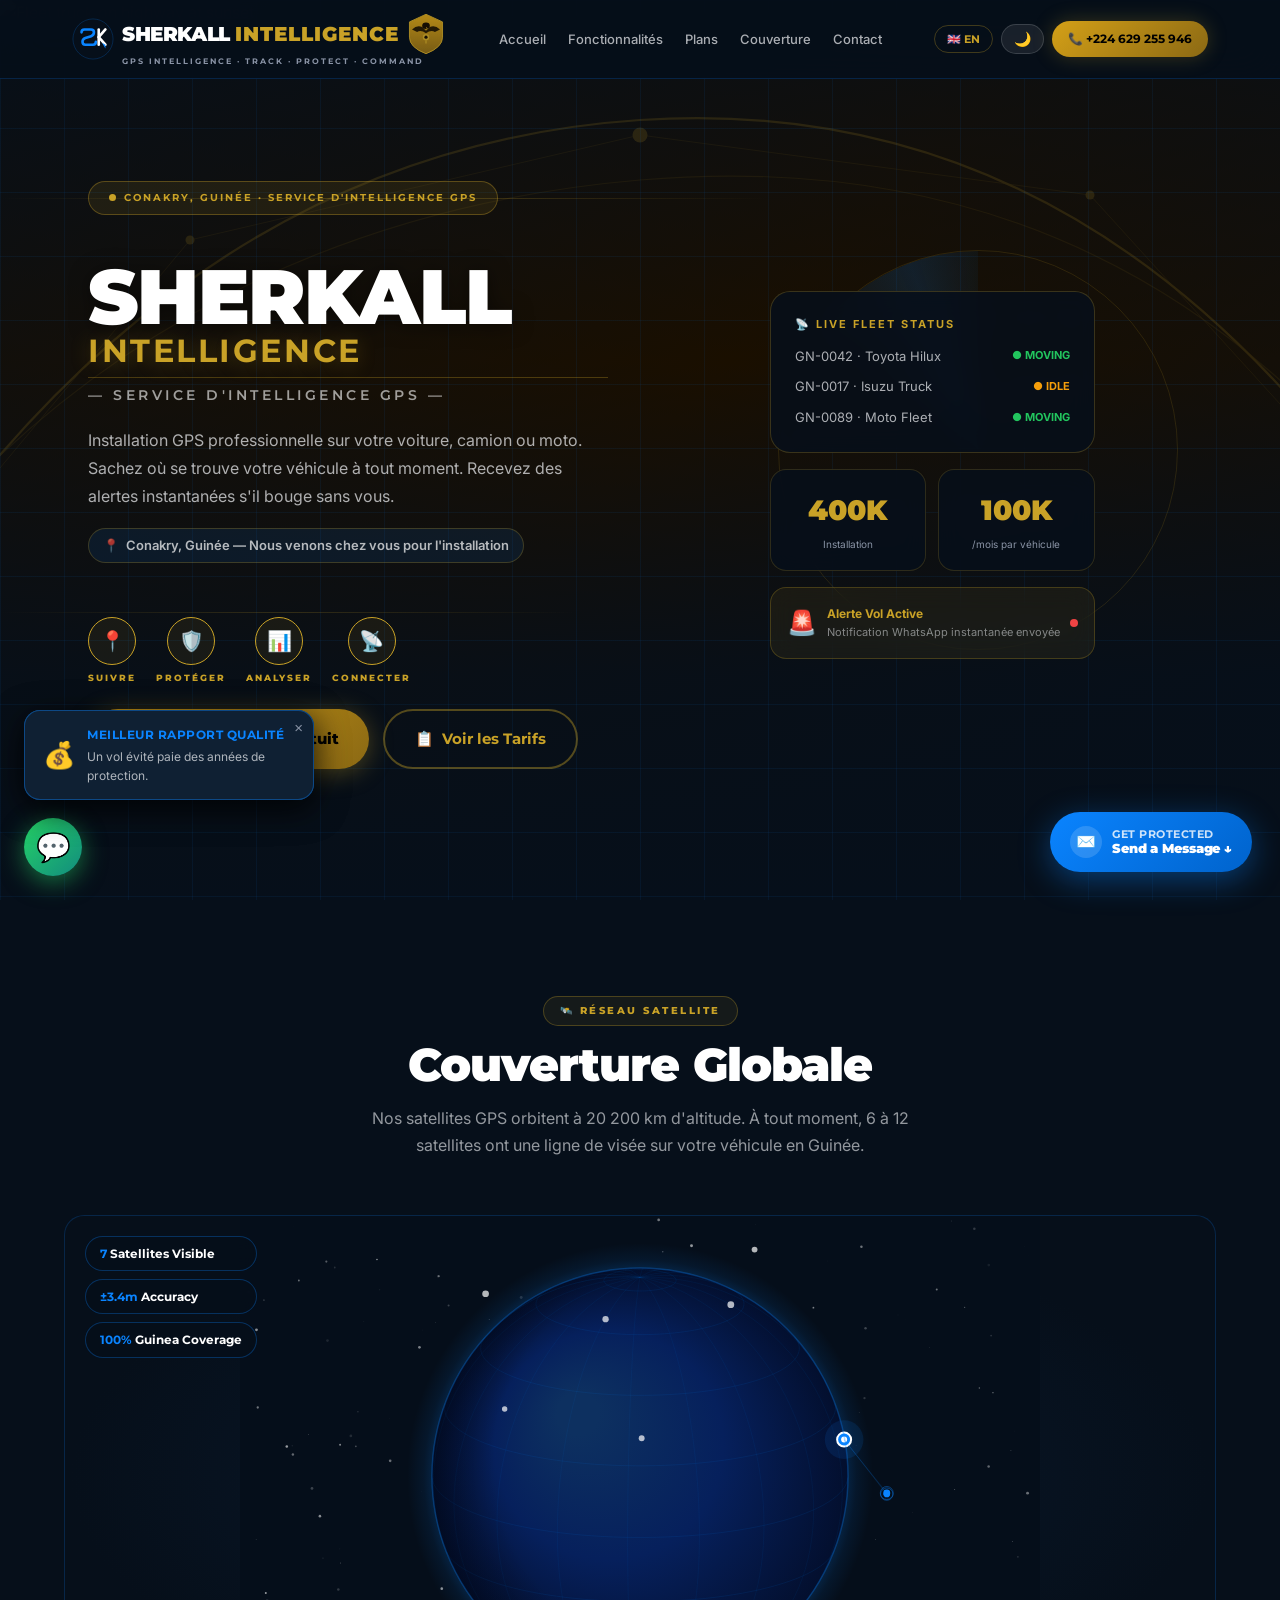
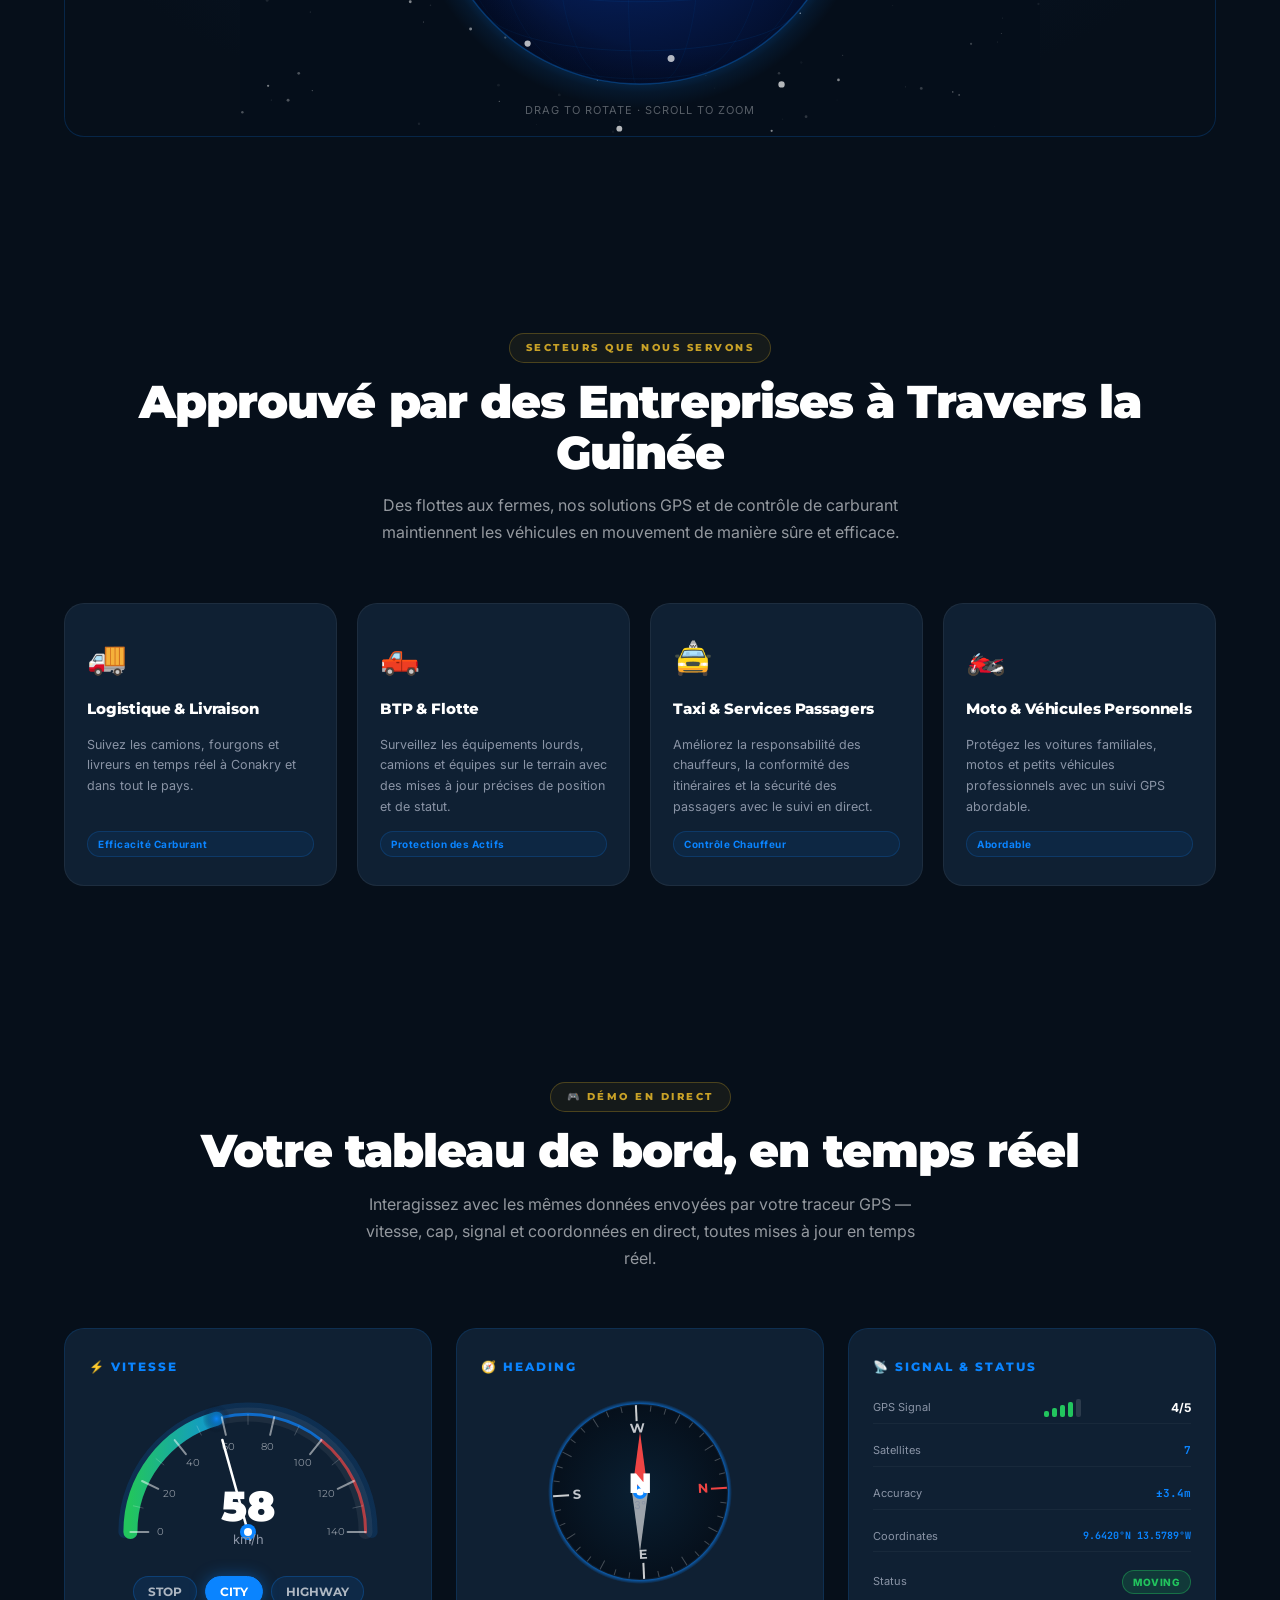
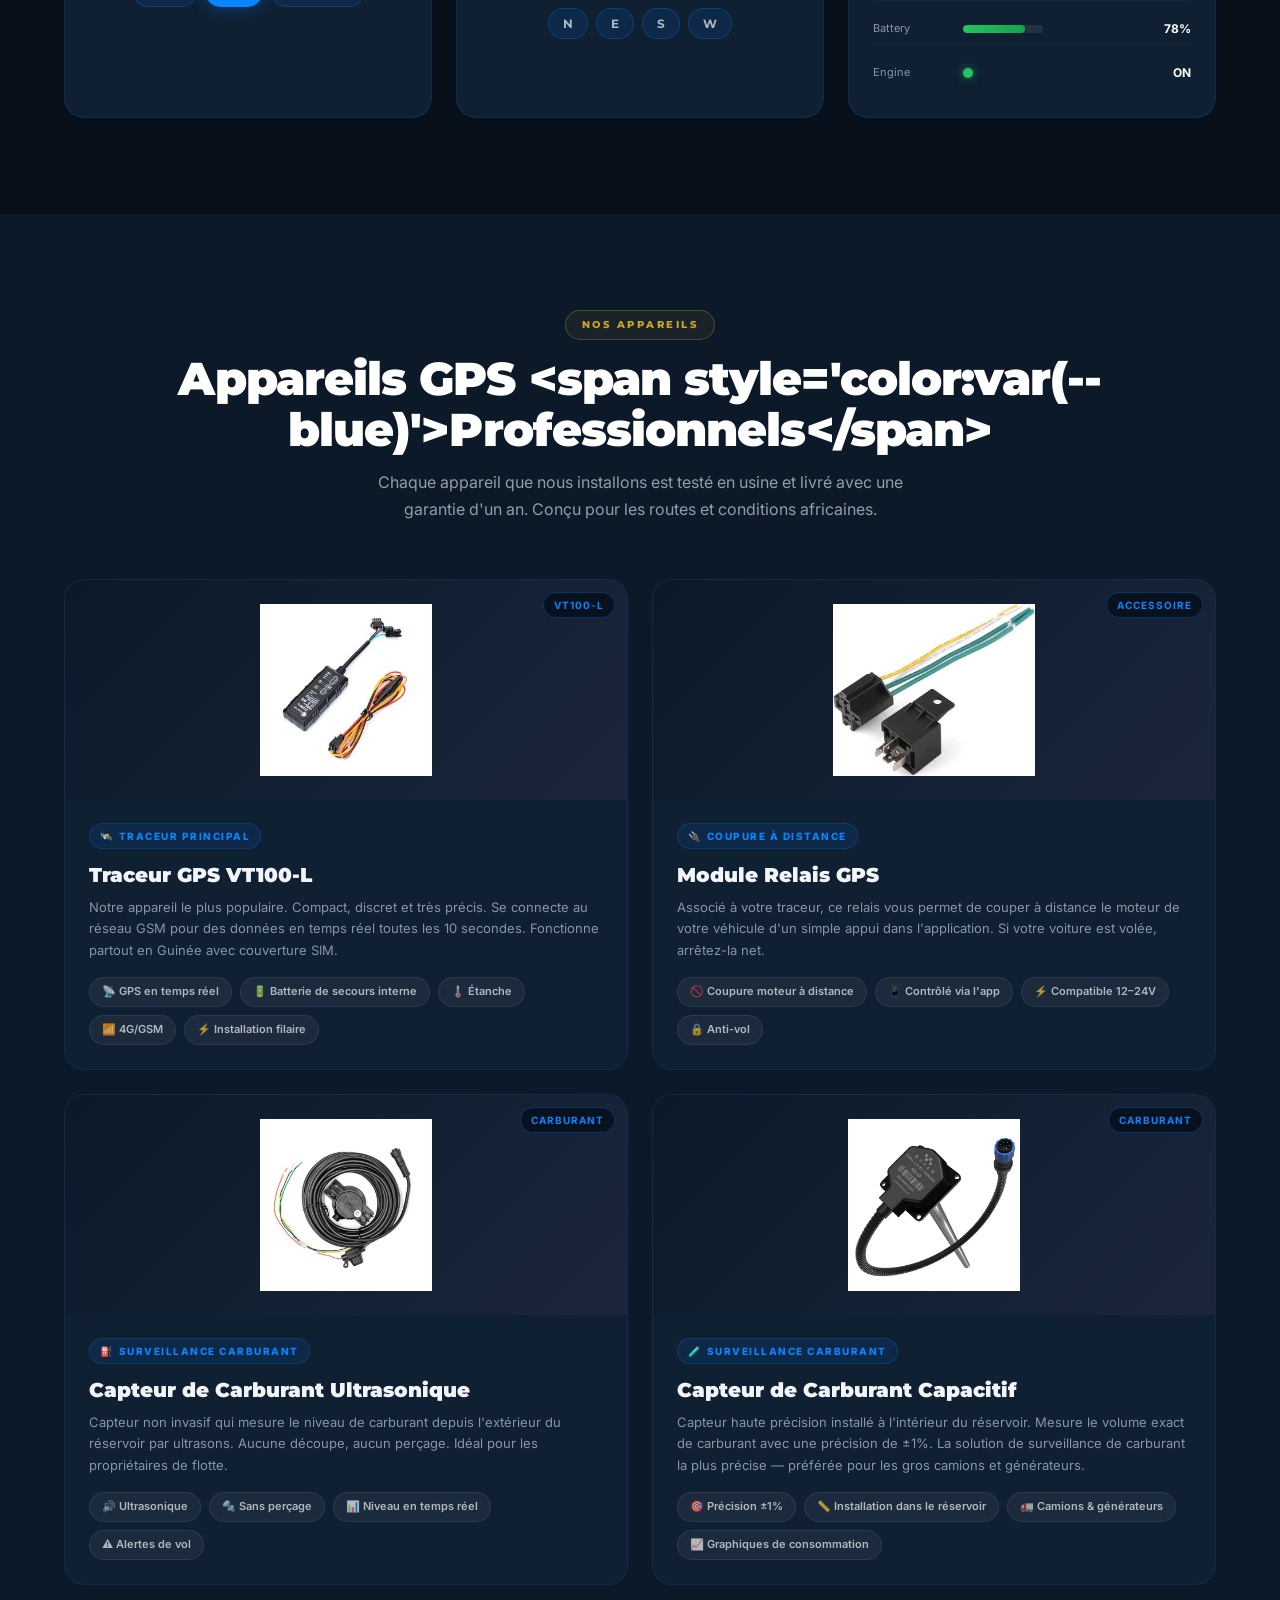
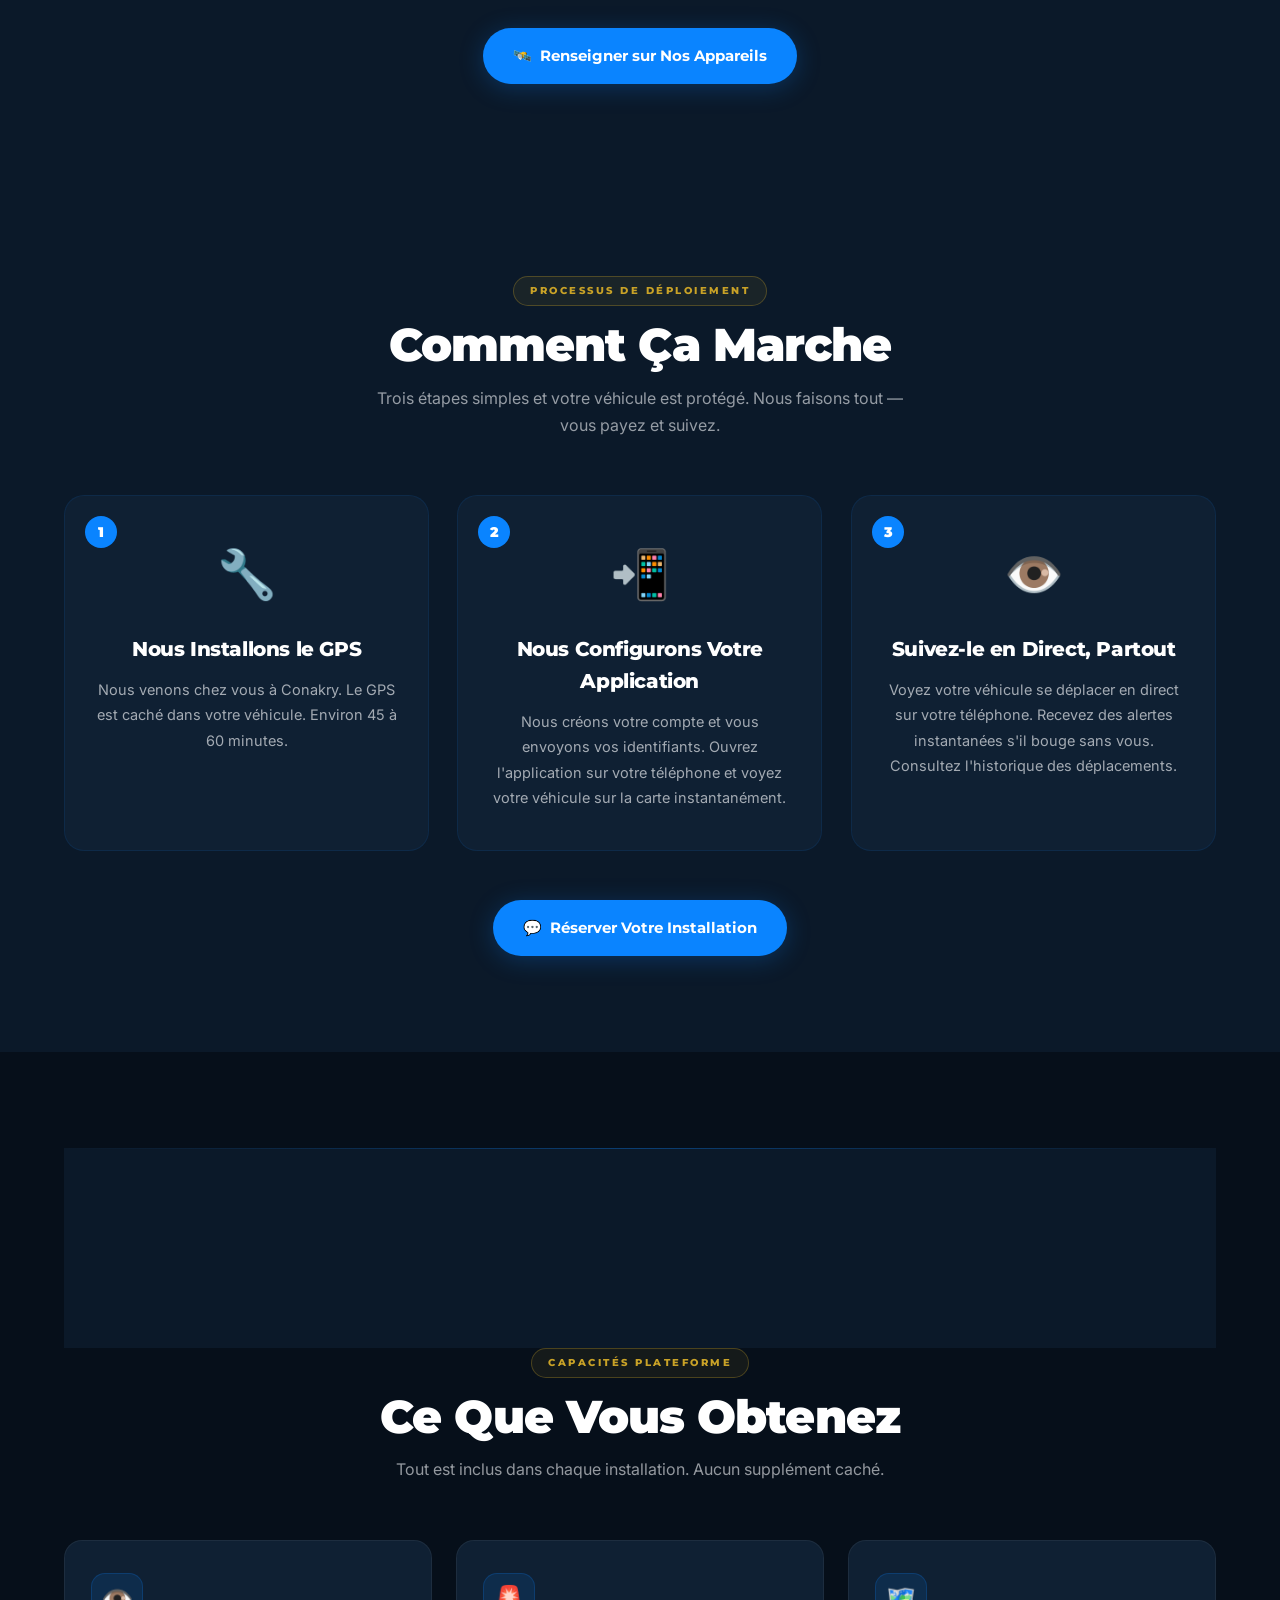
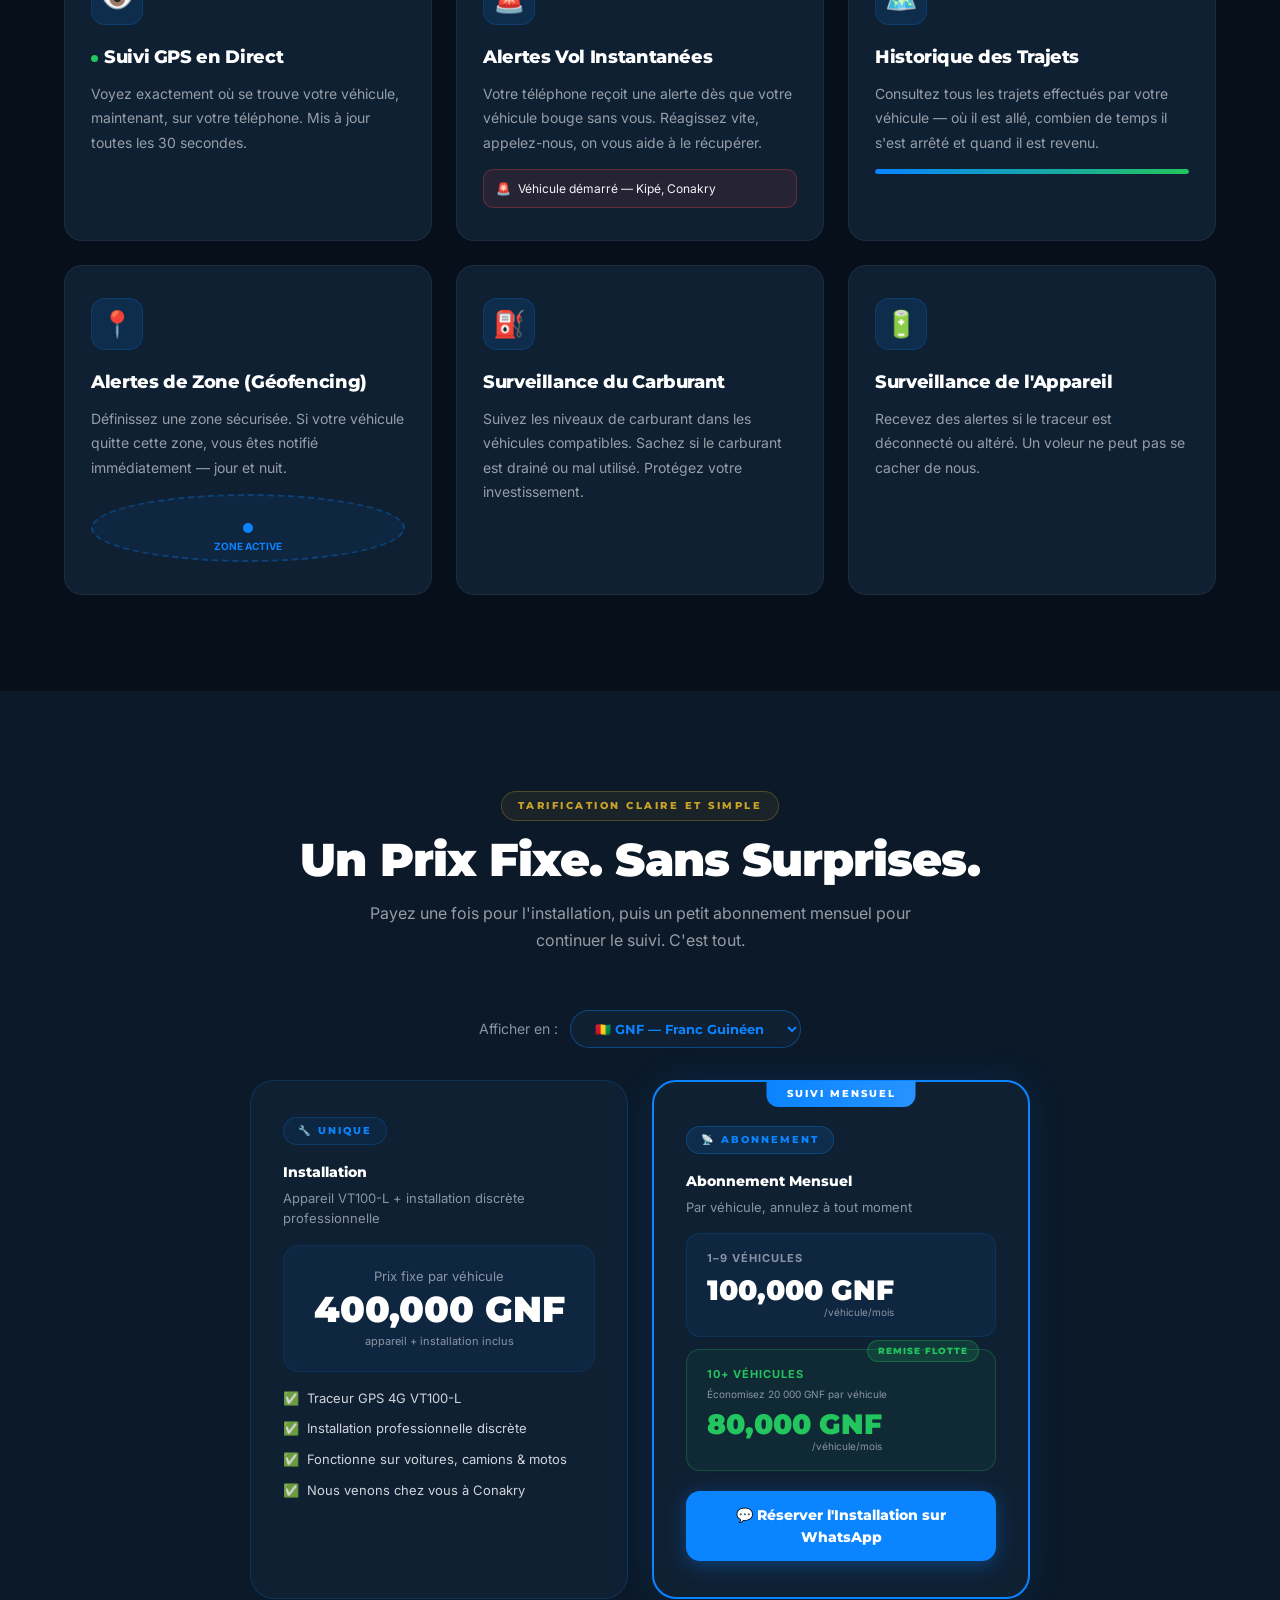
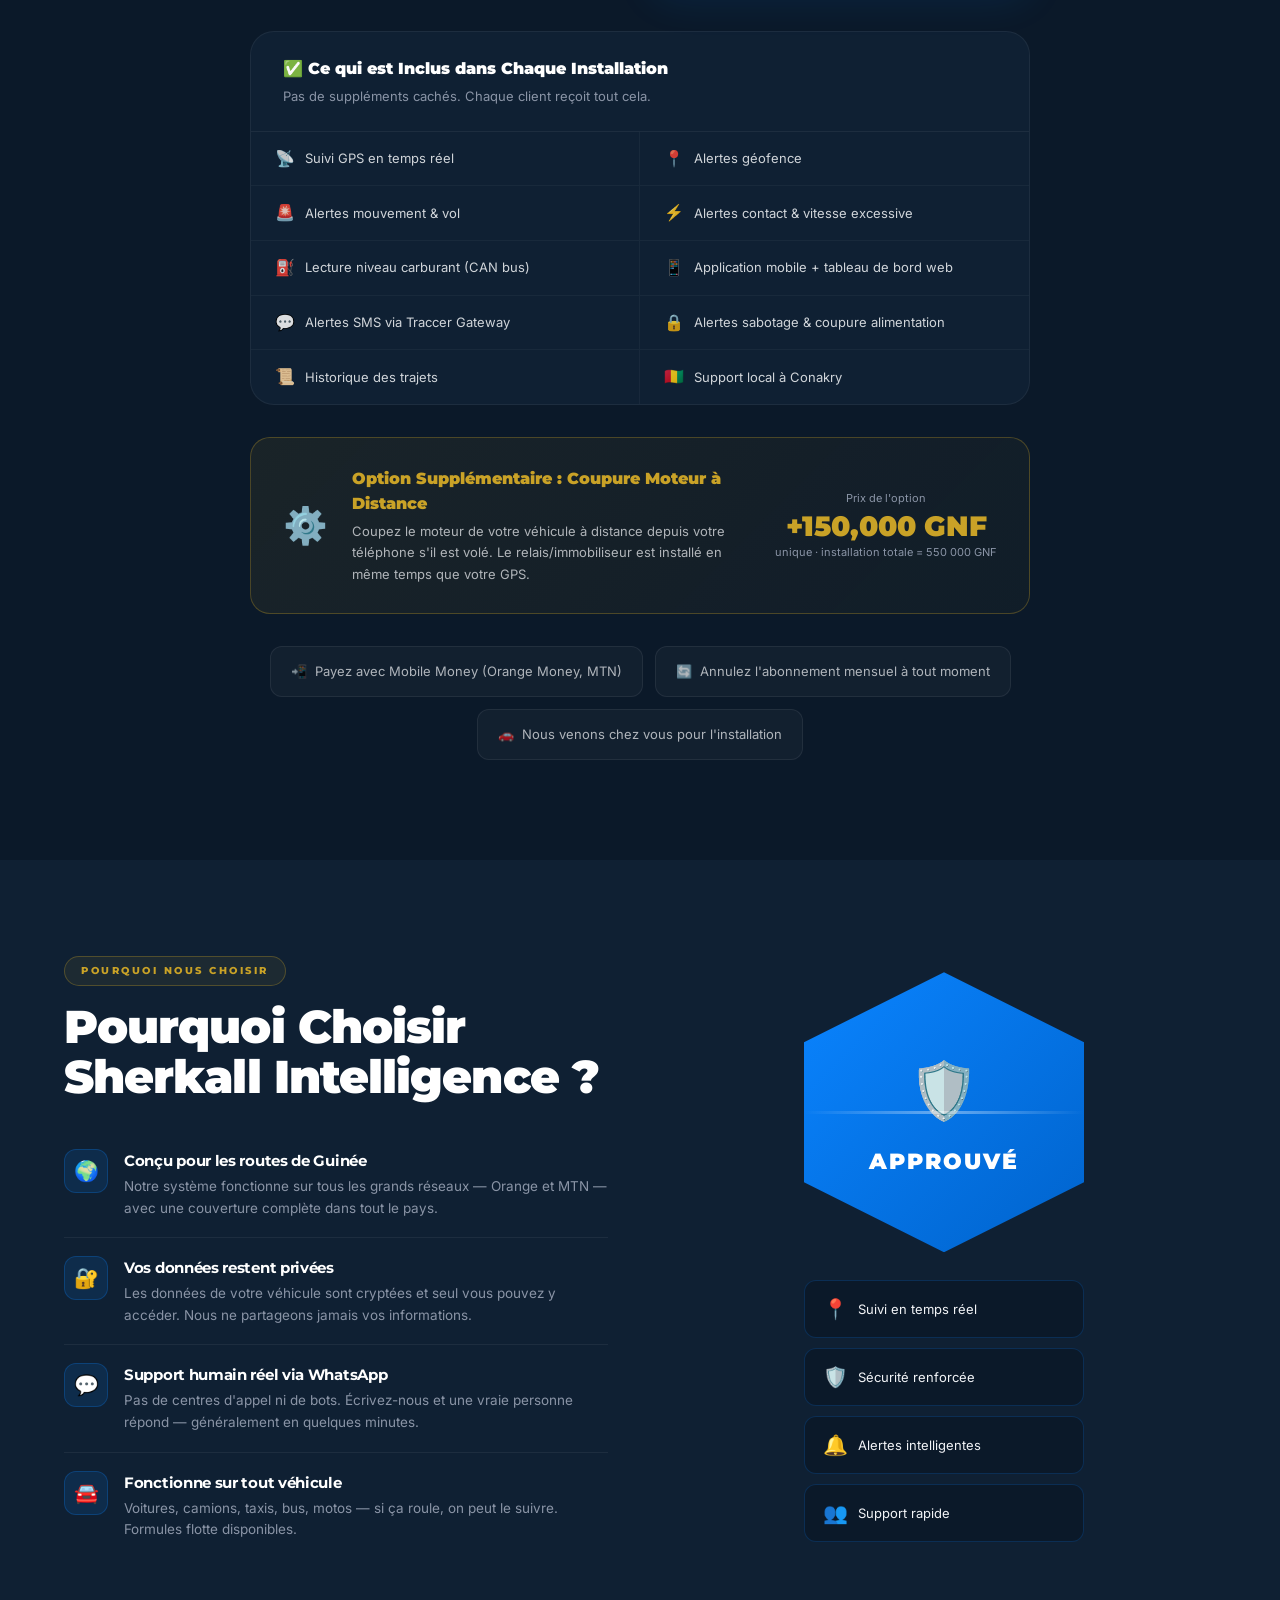
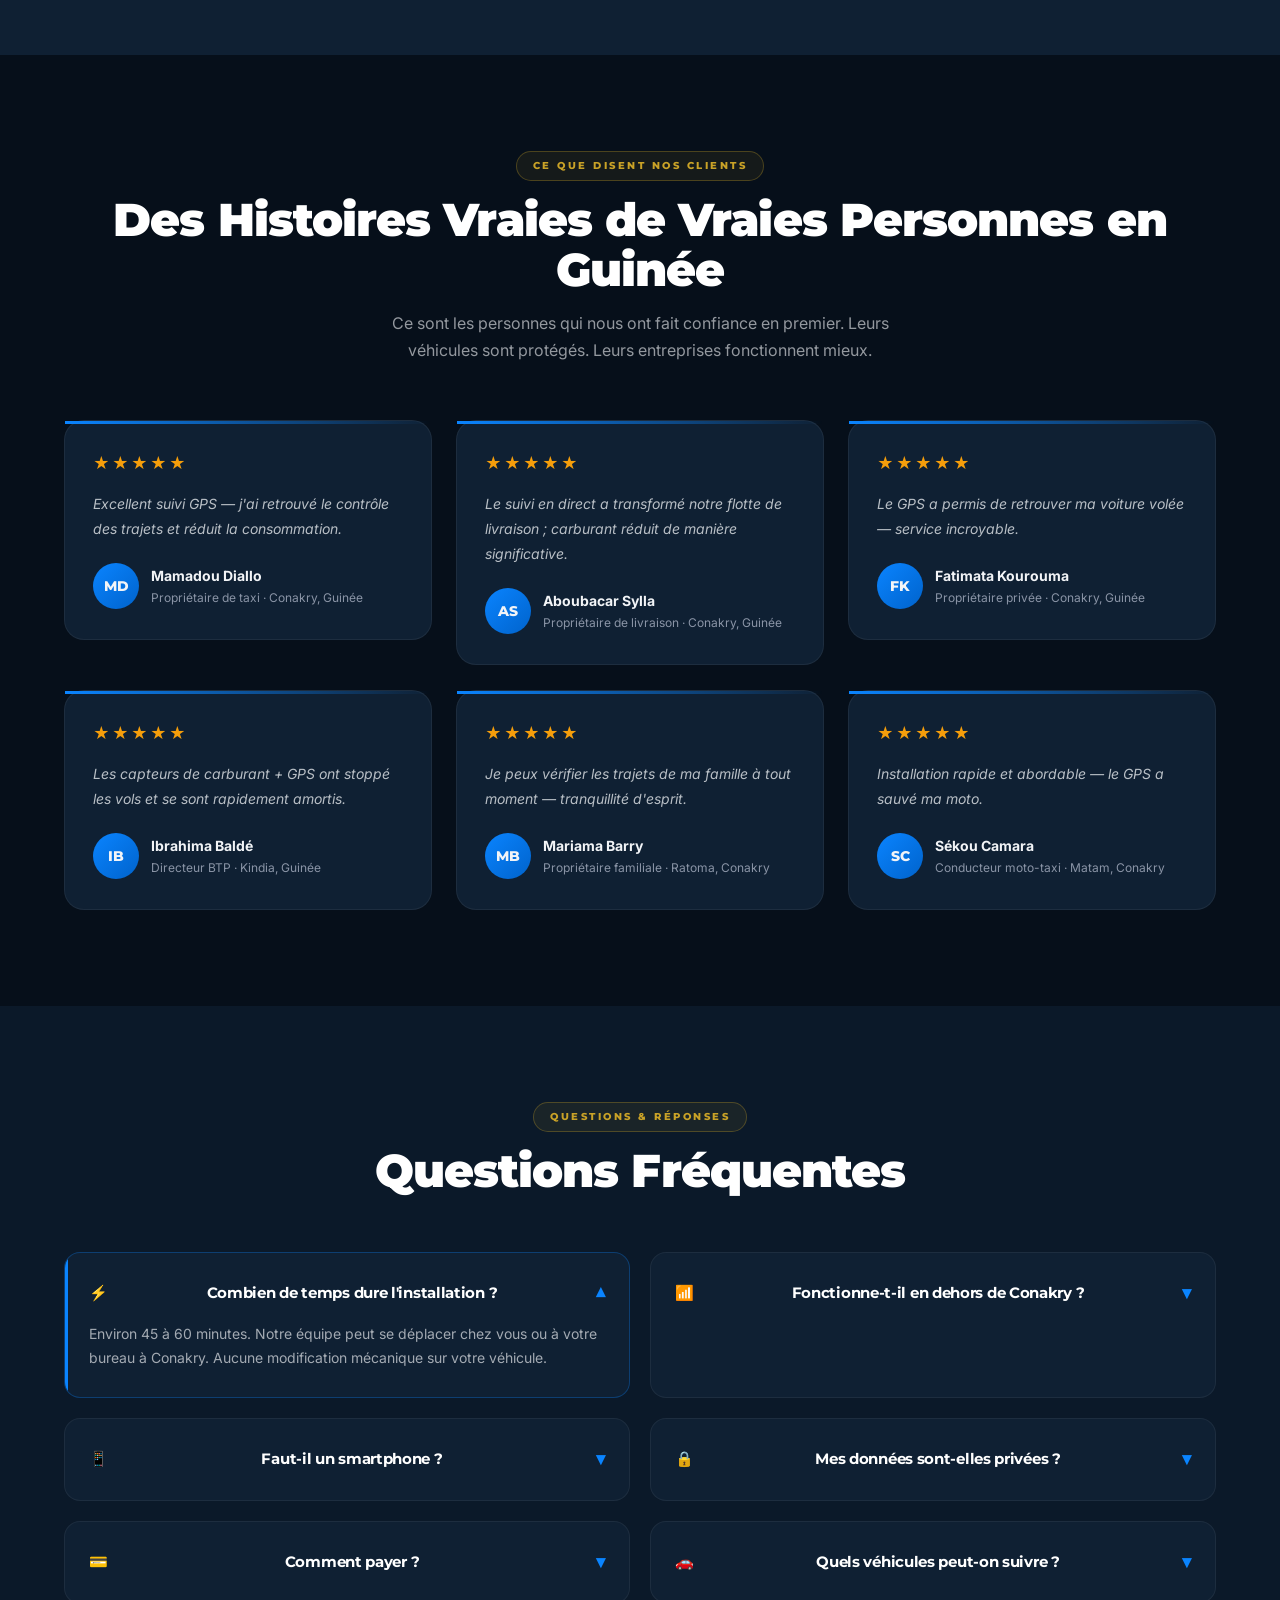
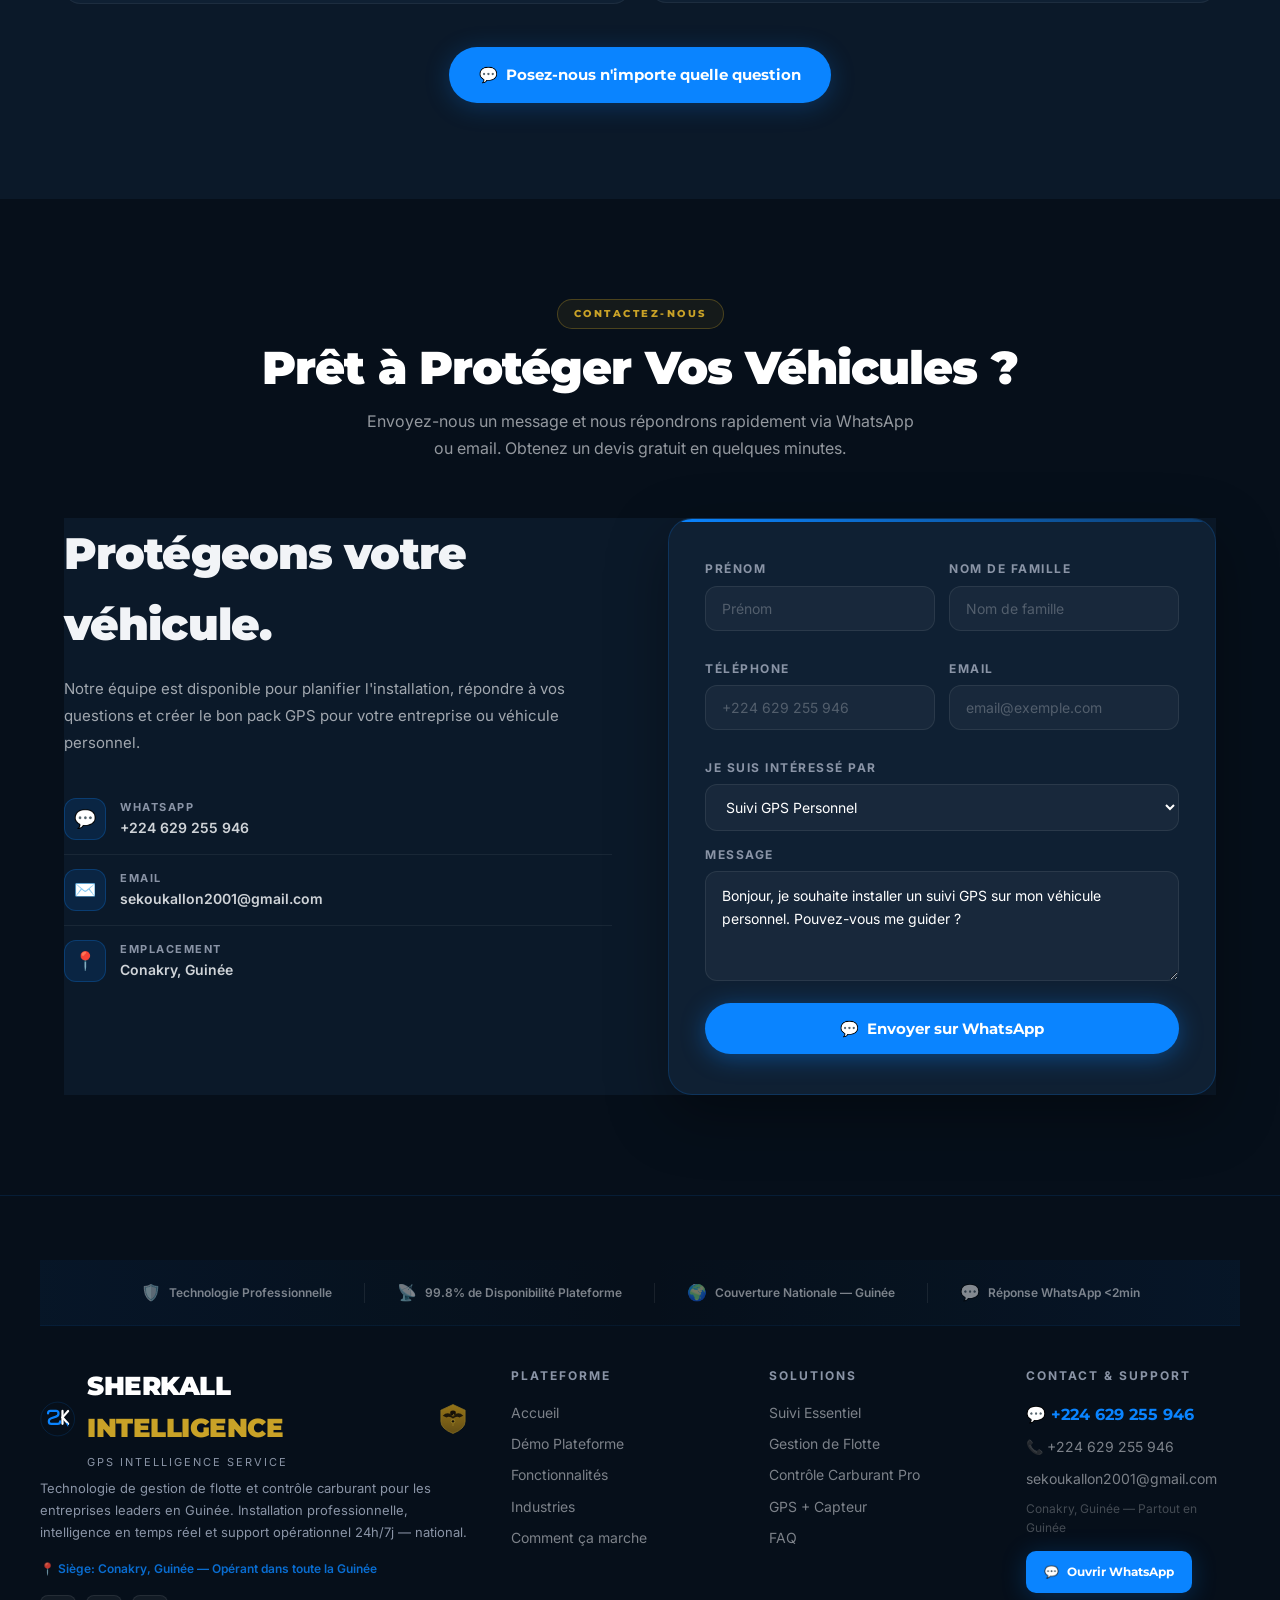
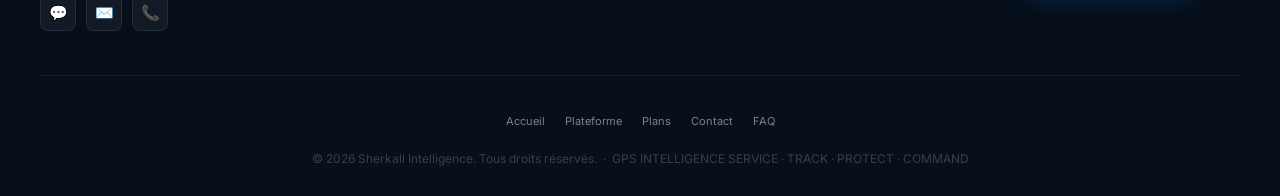
==== commit f5432f95: "Merge 586c8f589db5b4cda277ca3475eec702da62569f into d34626bbd06163fc28e72cda7dbdb06af7315fff" ====
--- a/index.html
+++ b/index.html
@@ -66,6 +66,9 @@
     }
     </script>
     <link rel="stylesheet" href="styles.css">
+    
+    <!-- Vercel Web Analytics -->
+    <script defer src="https://cdn.vercel-insights.com/v1/script.js"></script>
 </head>
 <body>
 <div class="scroll-progress" id="scroll-progress"></div>
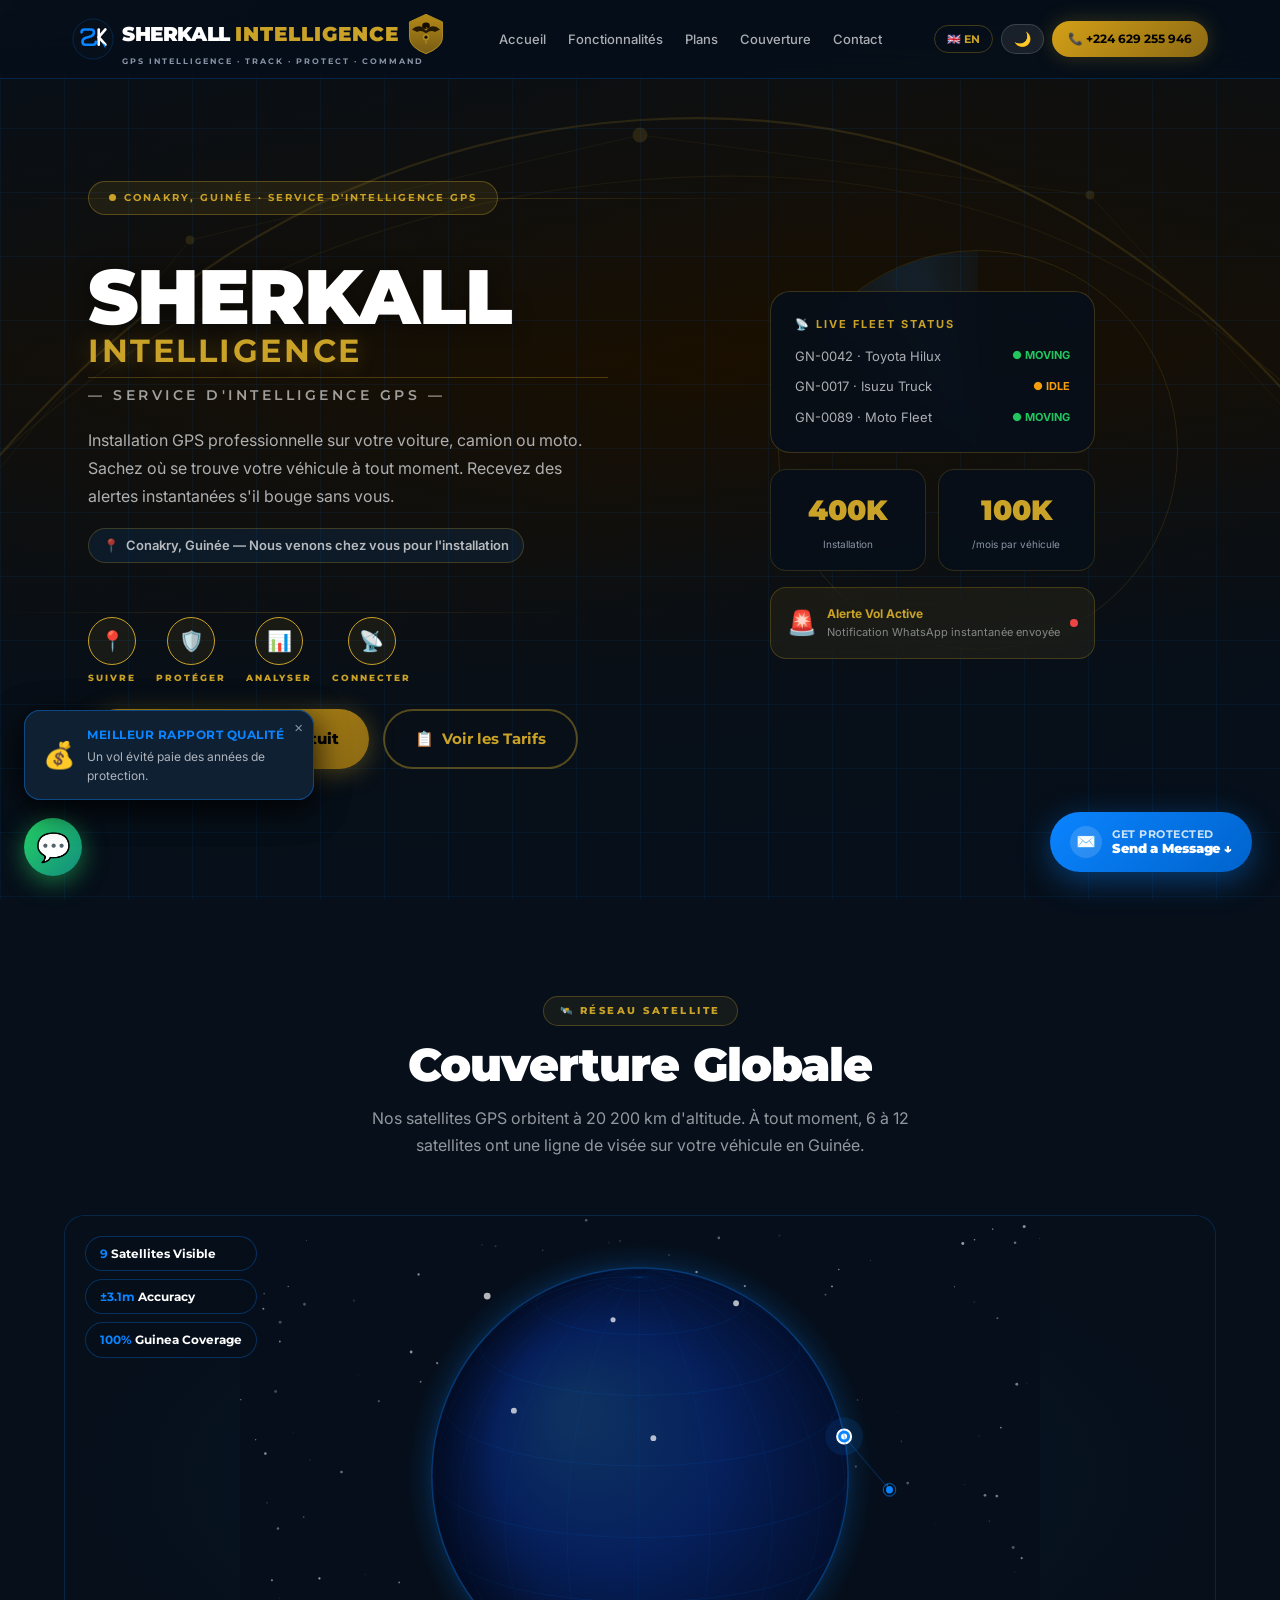
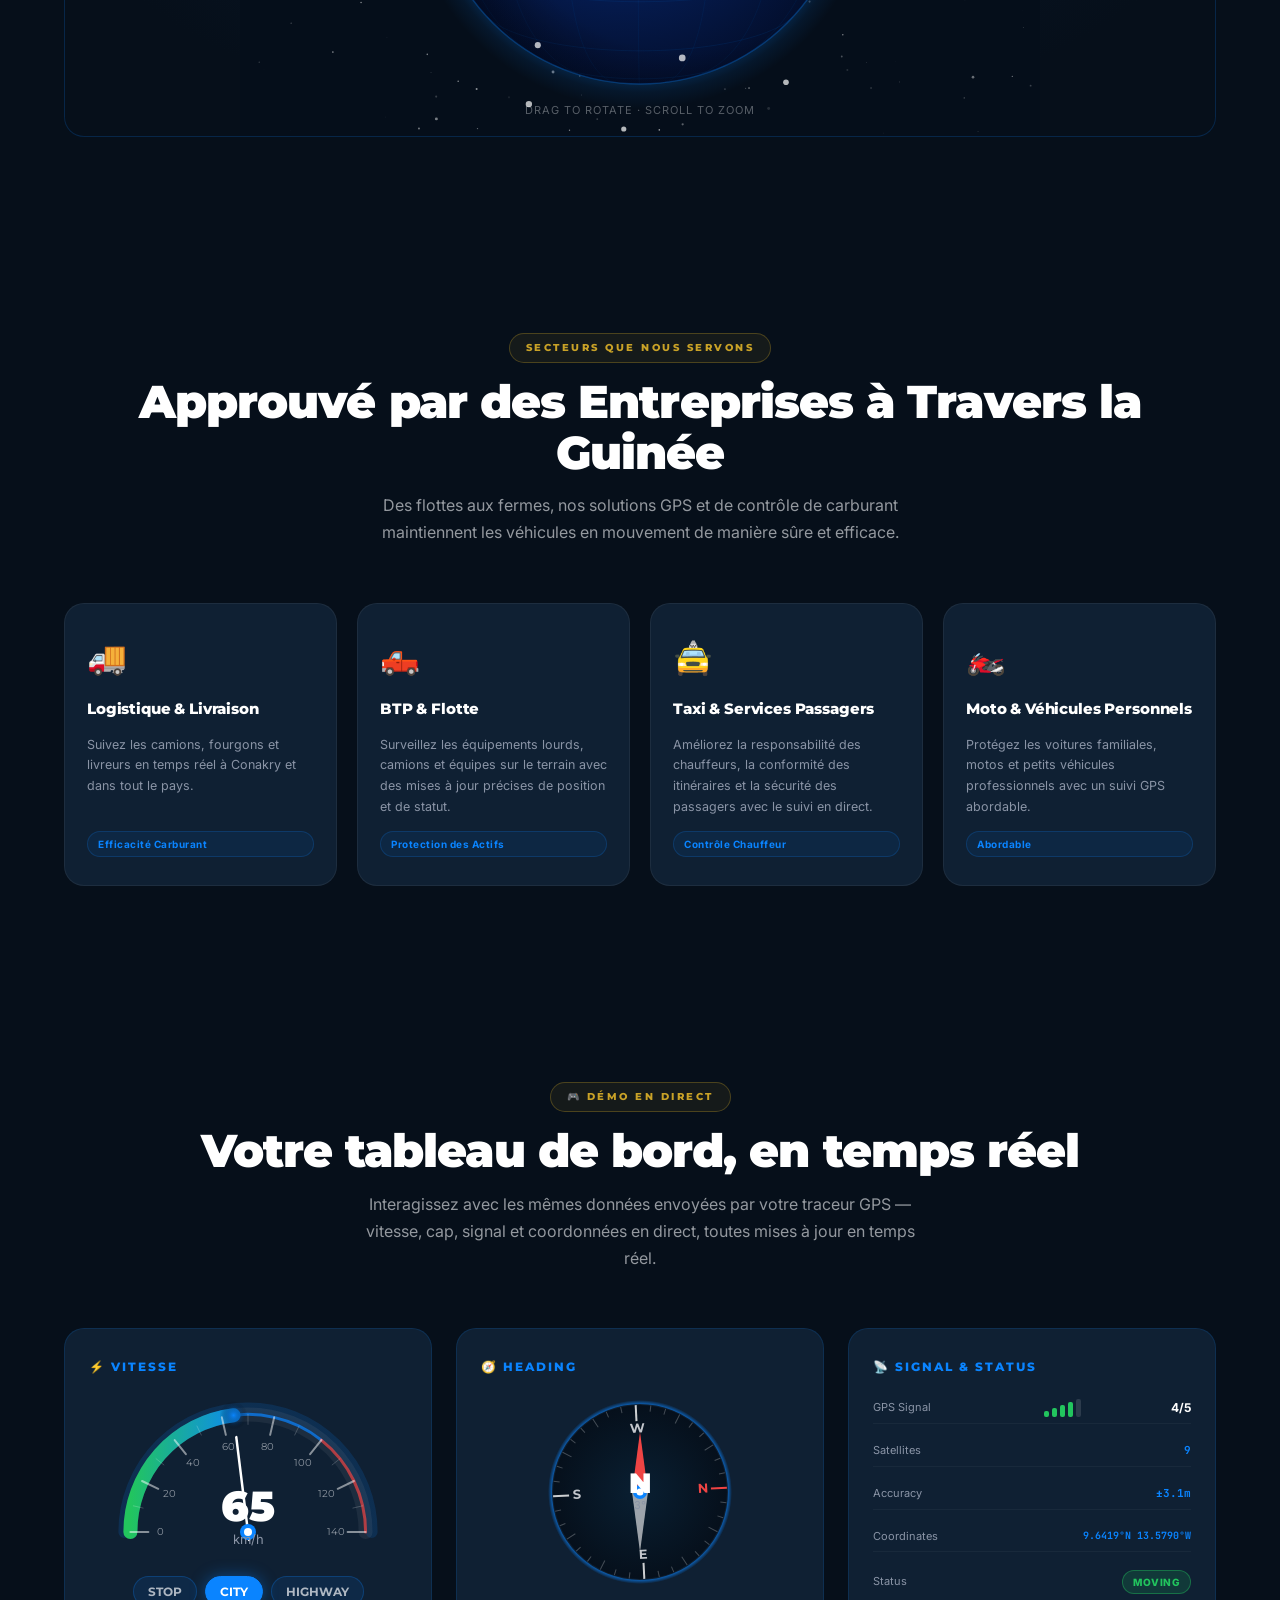
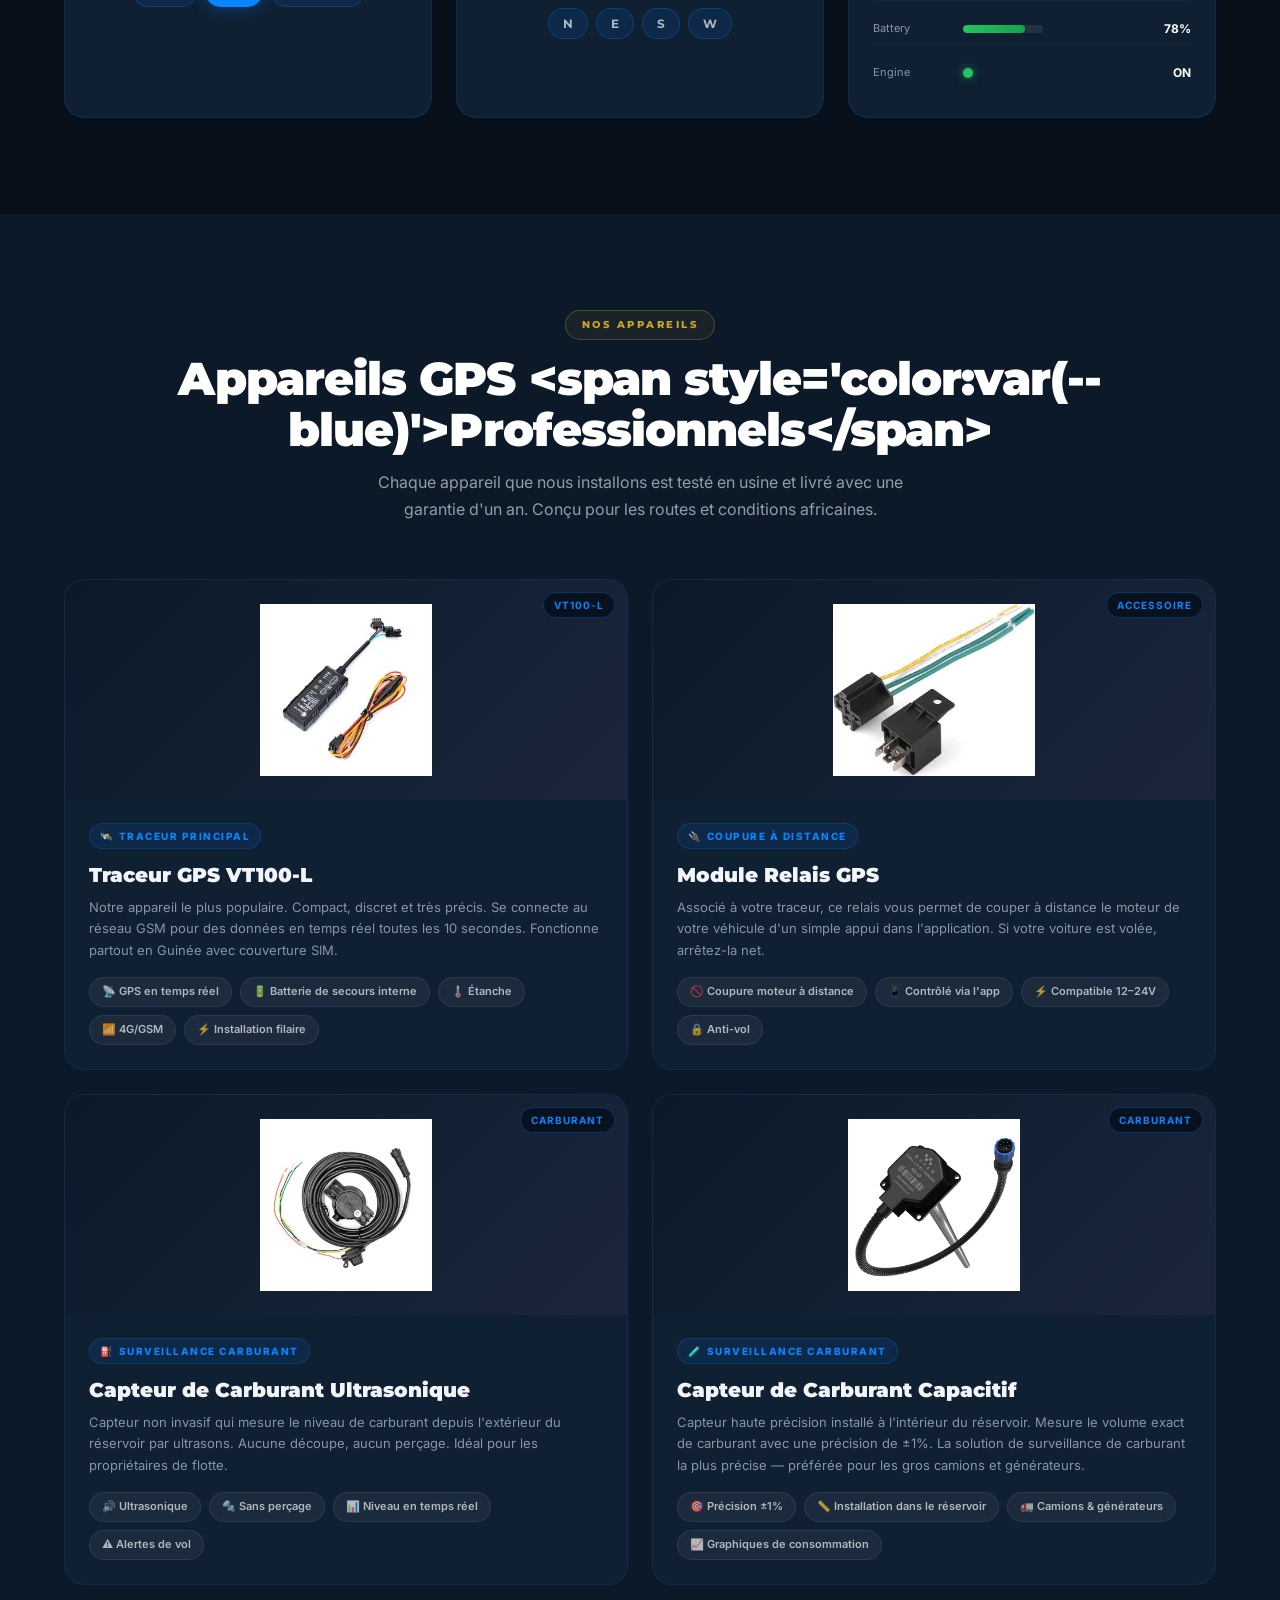
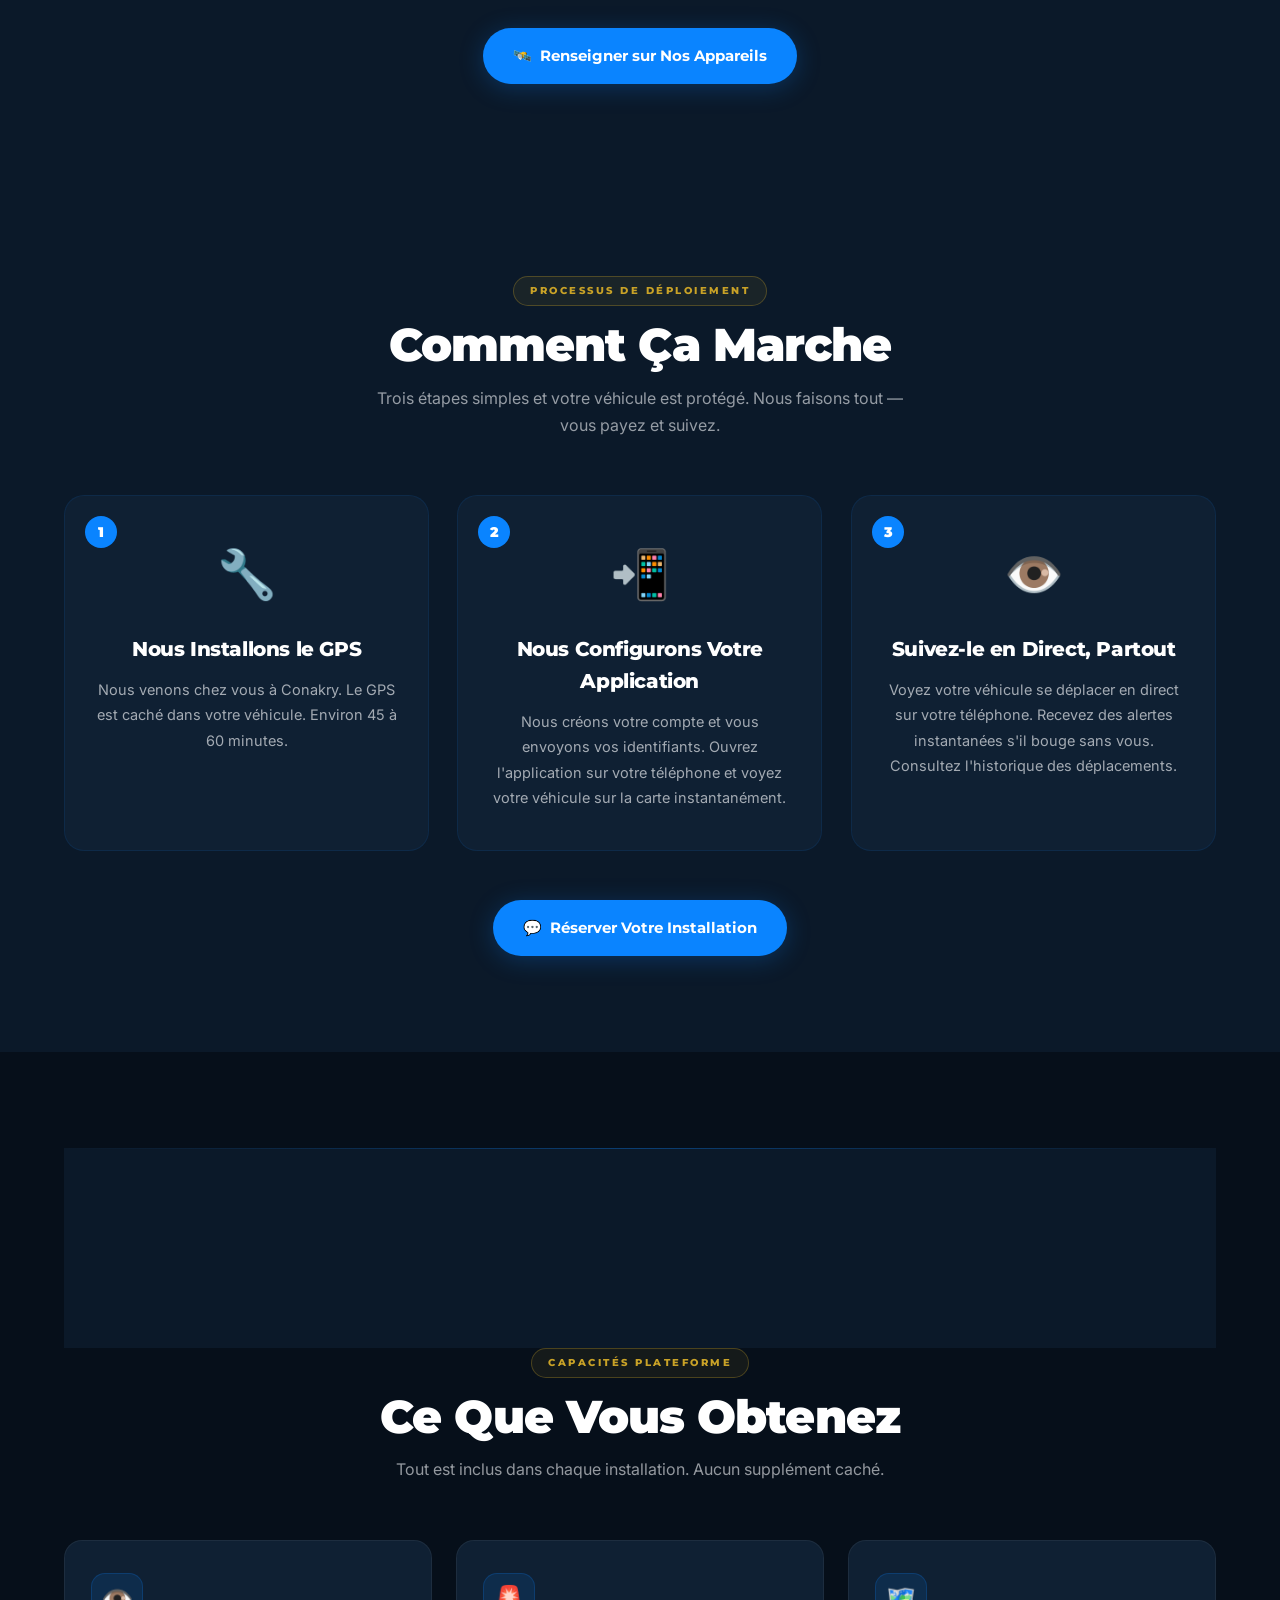
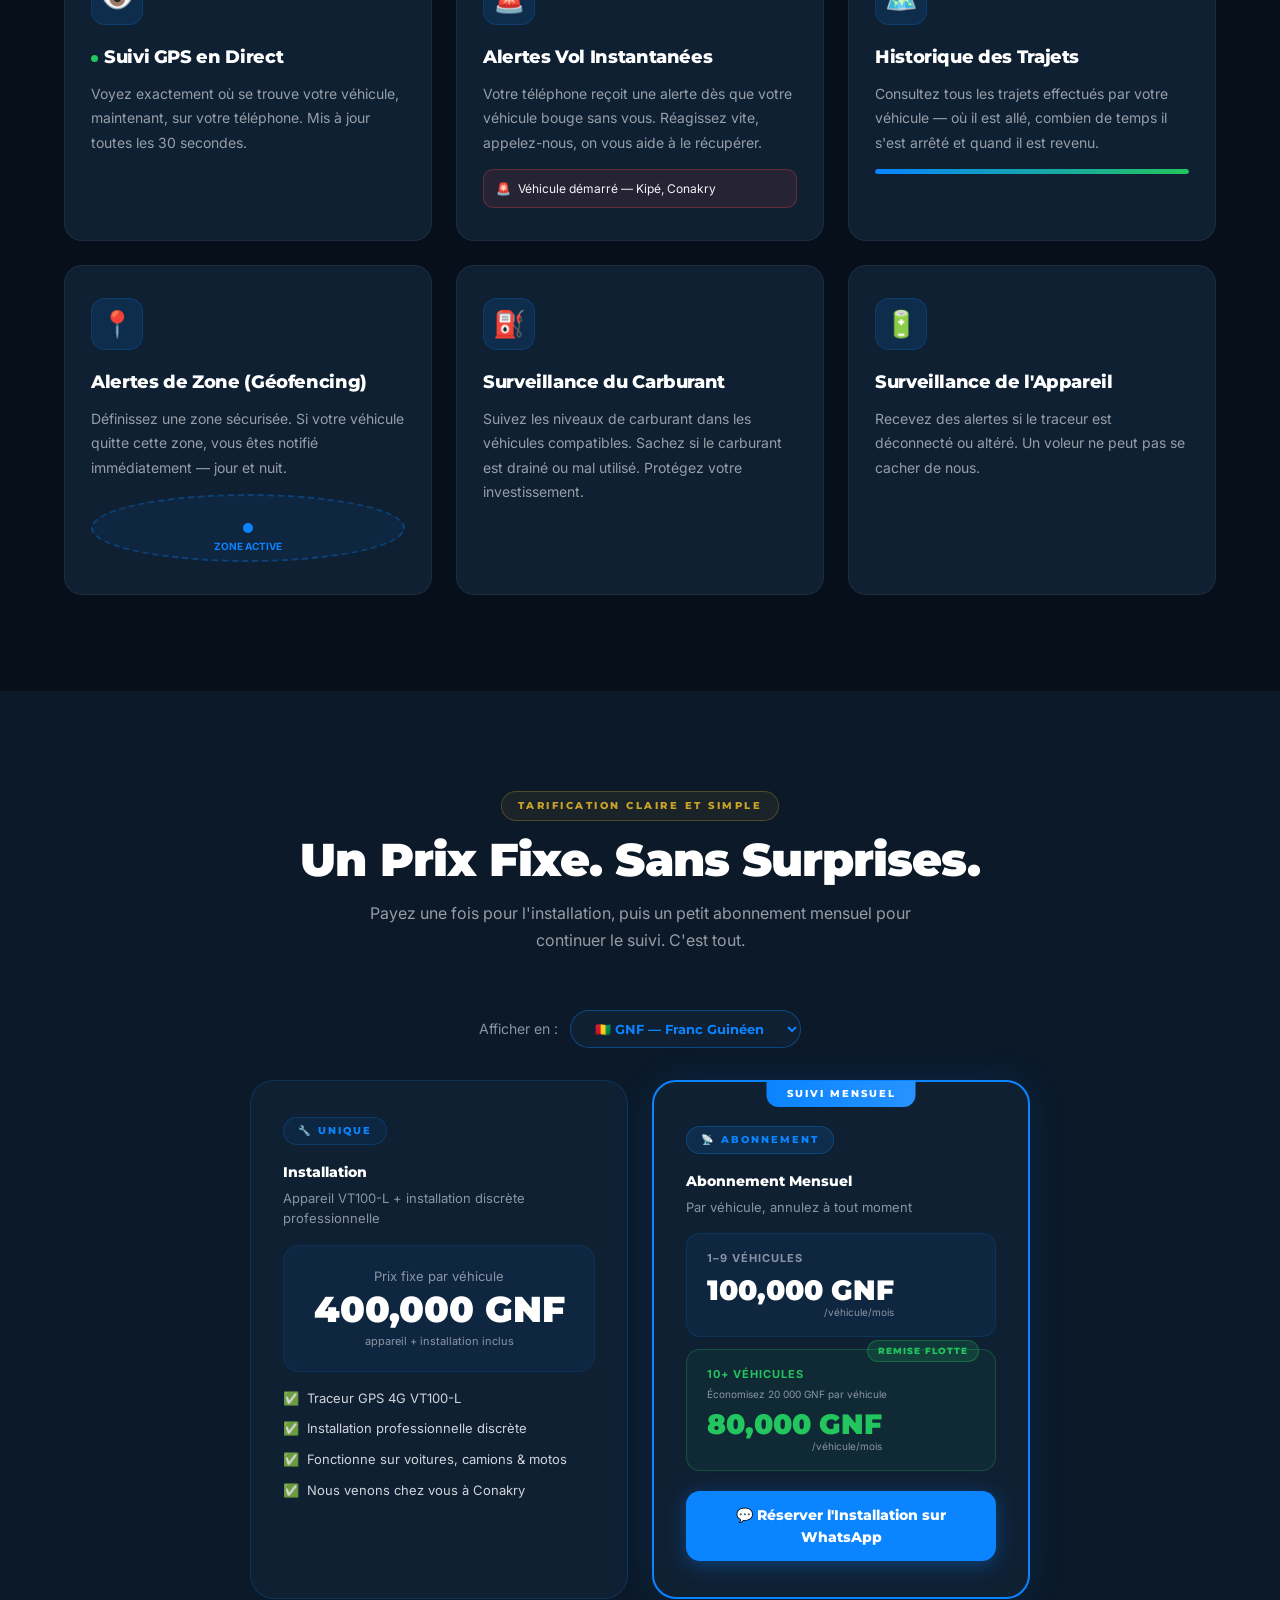
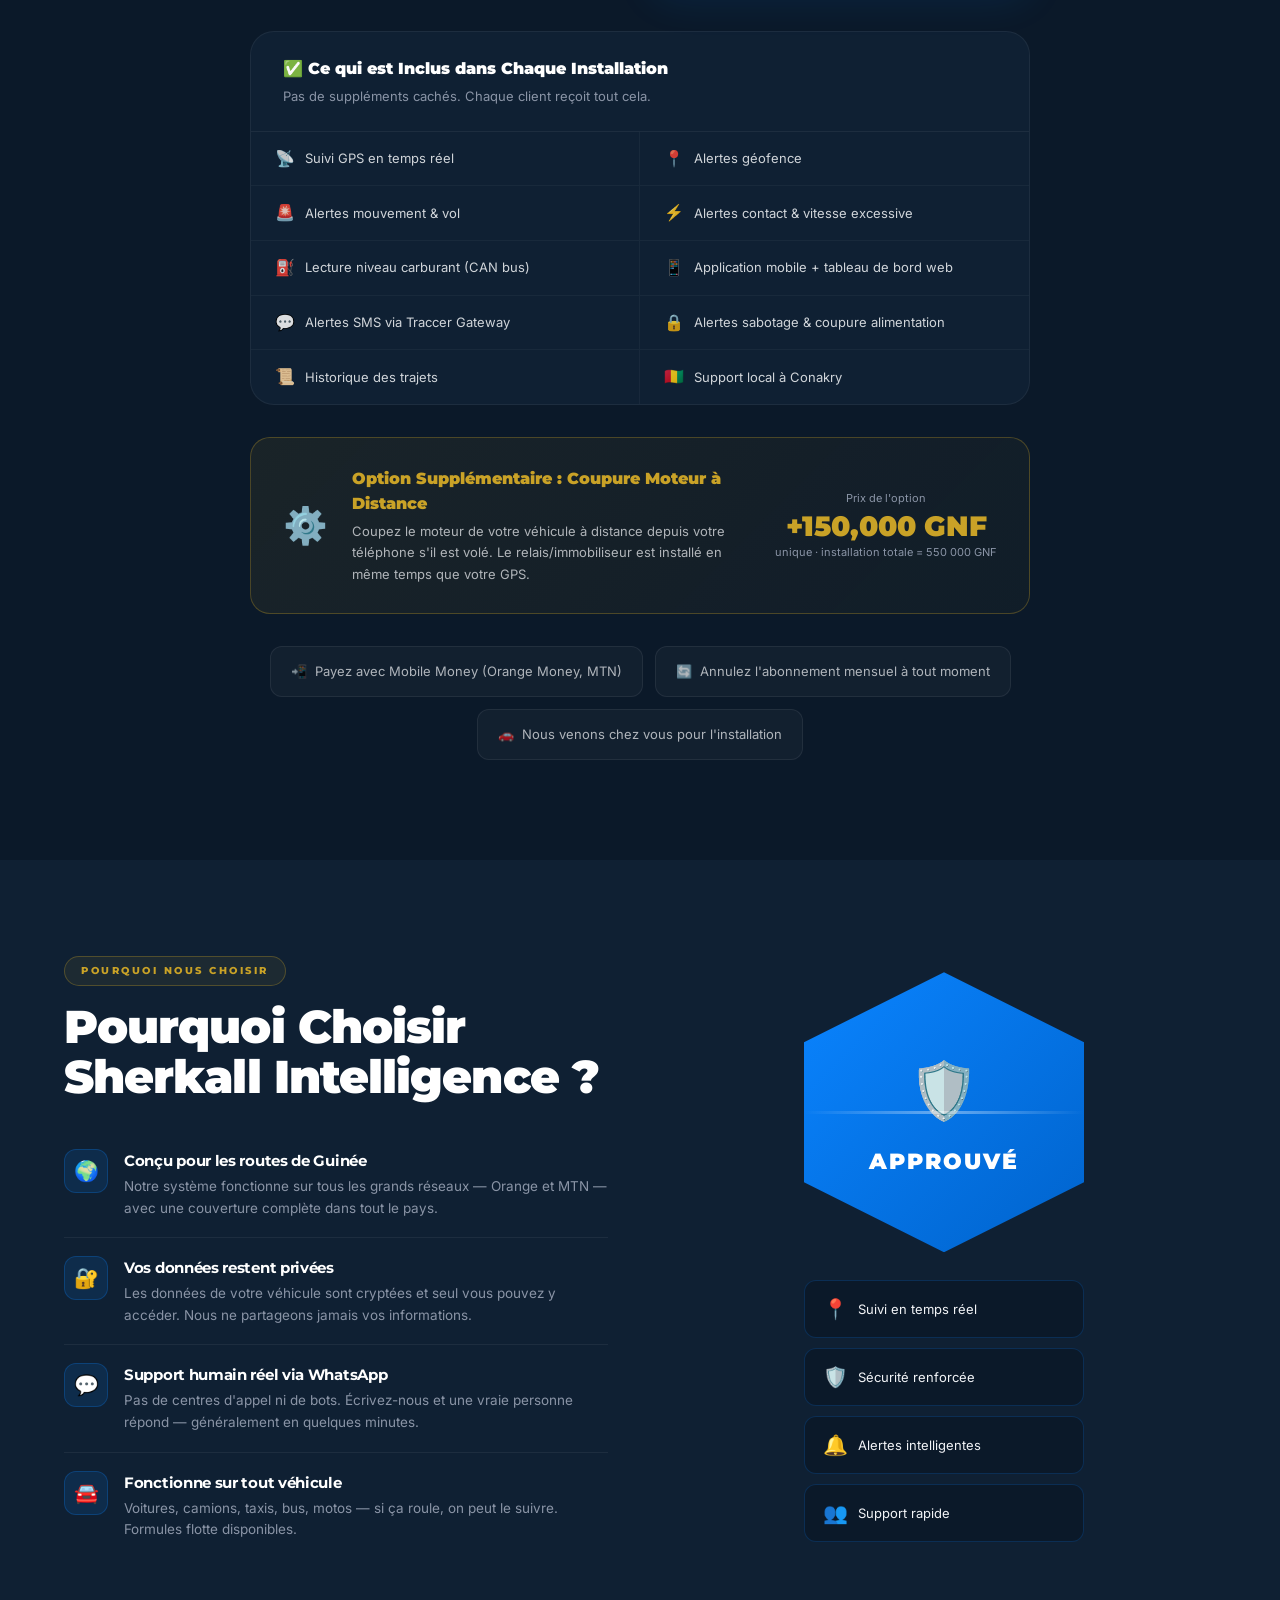
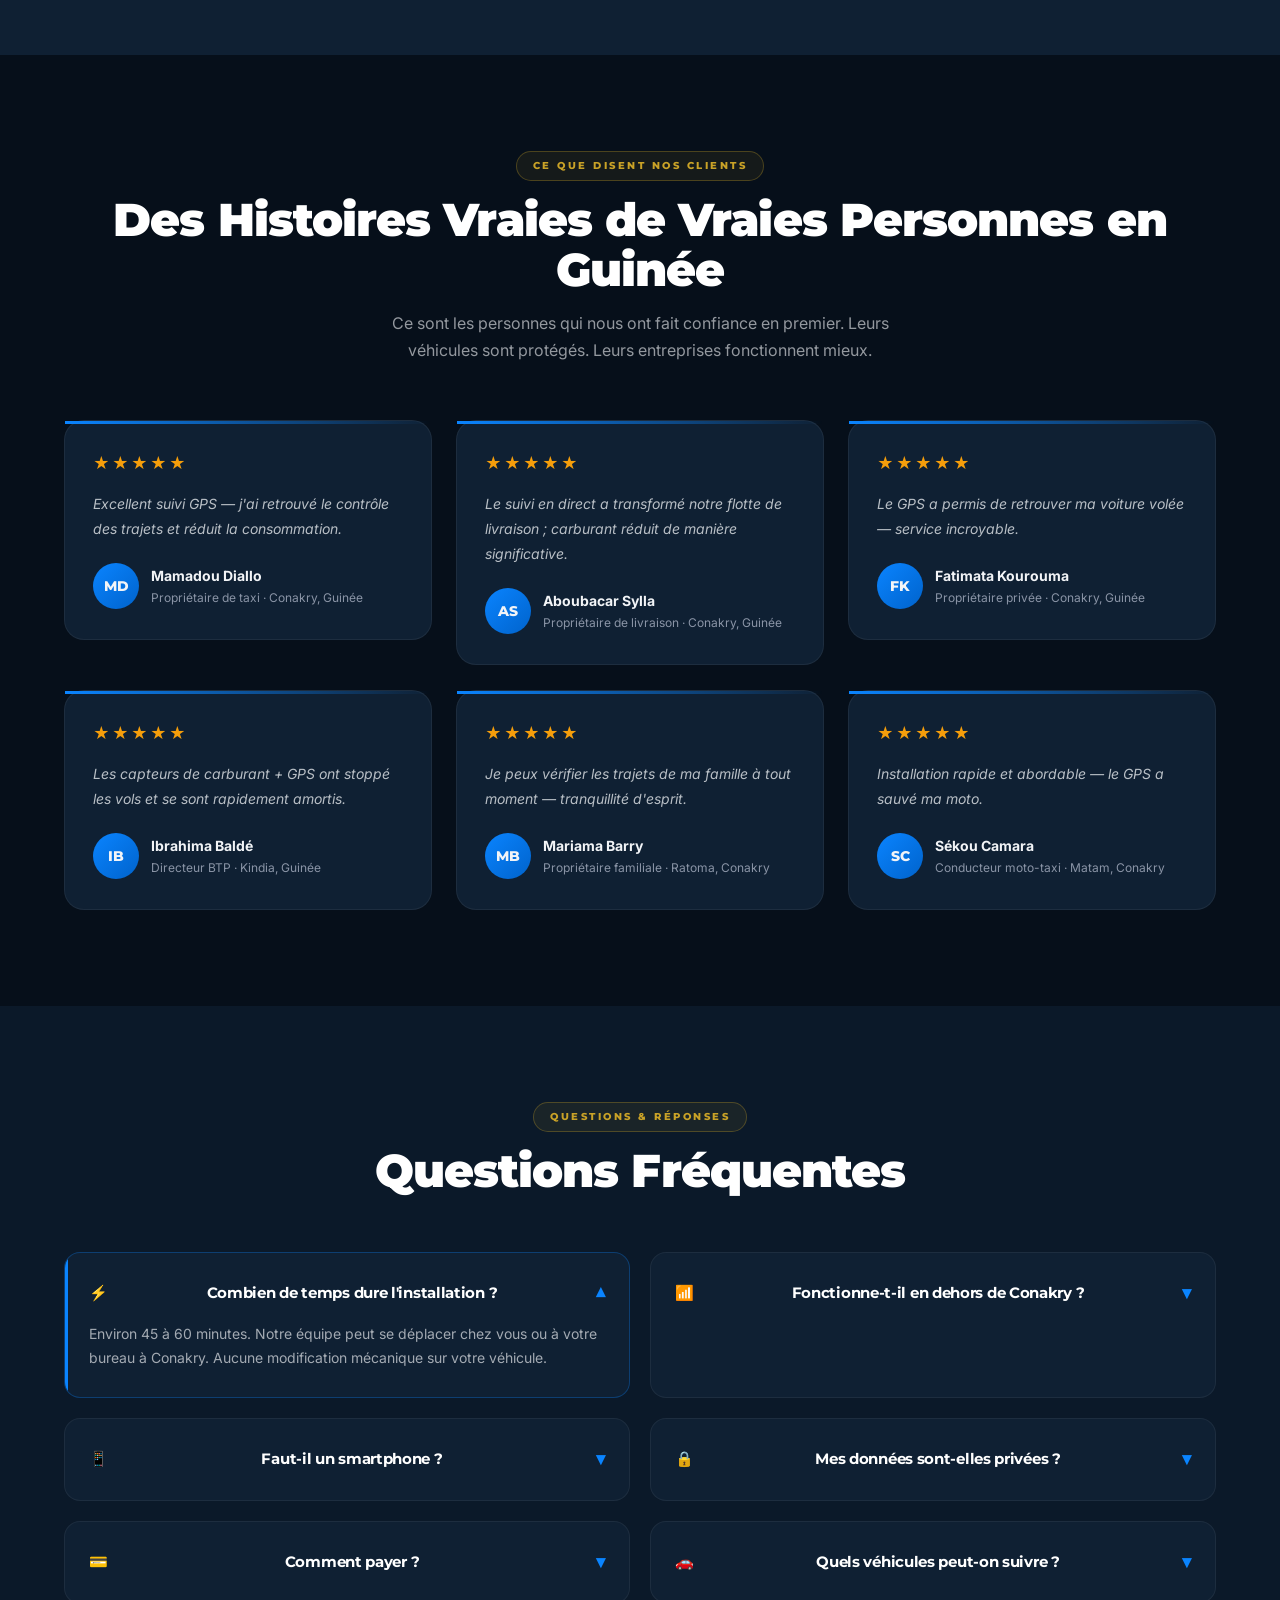
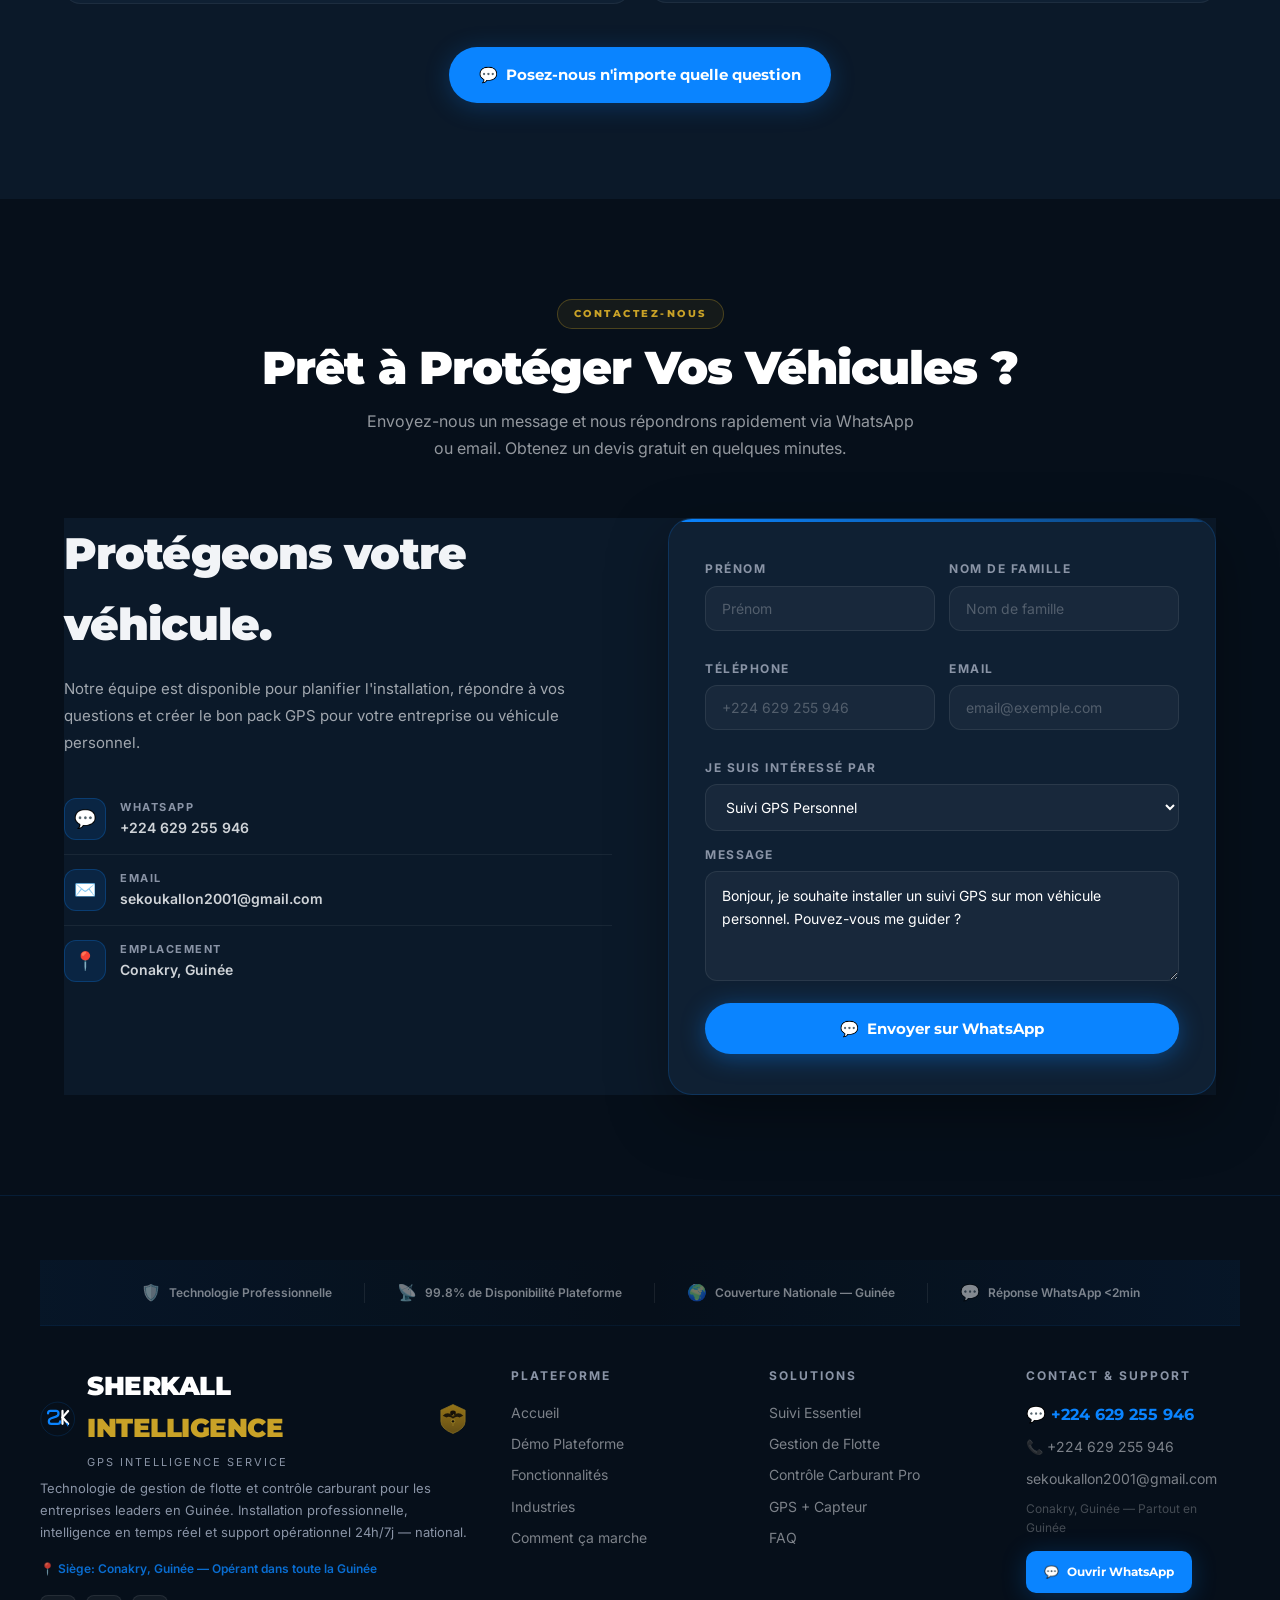
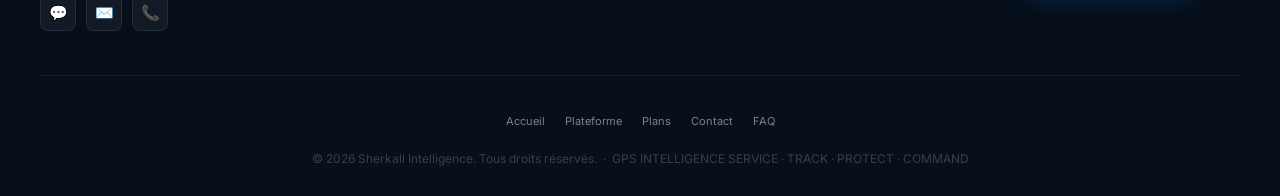
==== commit 4f259921: "Merge aeb004a30a10e16a9d9138a126dee11b48b7f259 into 8c55be688cea1896c04e7bfeb885ec4f19062687" ====
--- a/index.html
+++ b/index.html
@@ -68,7 +68,10 @@
     <link rel="stylesheet" href="styles.css">
     
     <!-- Vercel Web Analytics -->
-    <script defer src="https://cdn.vercel-insights.com/v1/script.js"></script>
+    <script>
+      window.va = window.va || function () { (window.vaq = window.vaq || []).push(arguments); };
+    </script>
+    <script defer src="/_vercel/insights/script.js"></script>
 </head>
 <body>
 <div class="scroll-progress" id="scroll-progress"></div>
